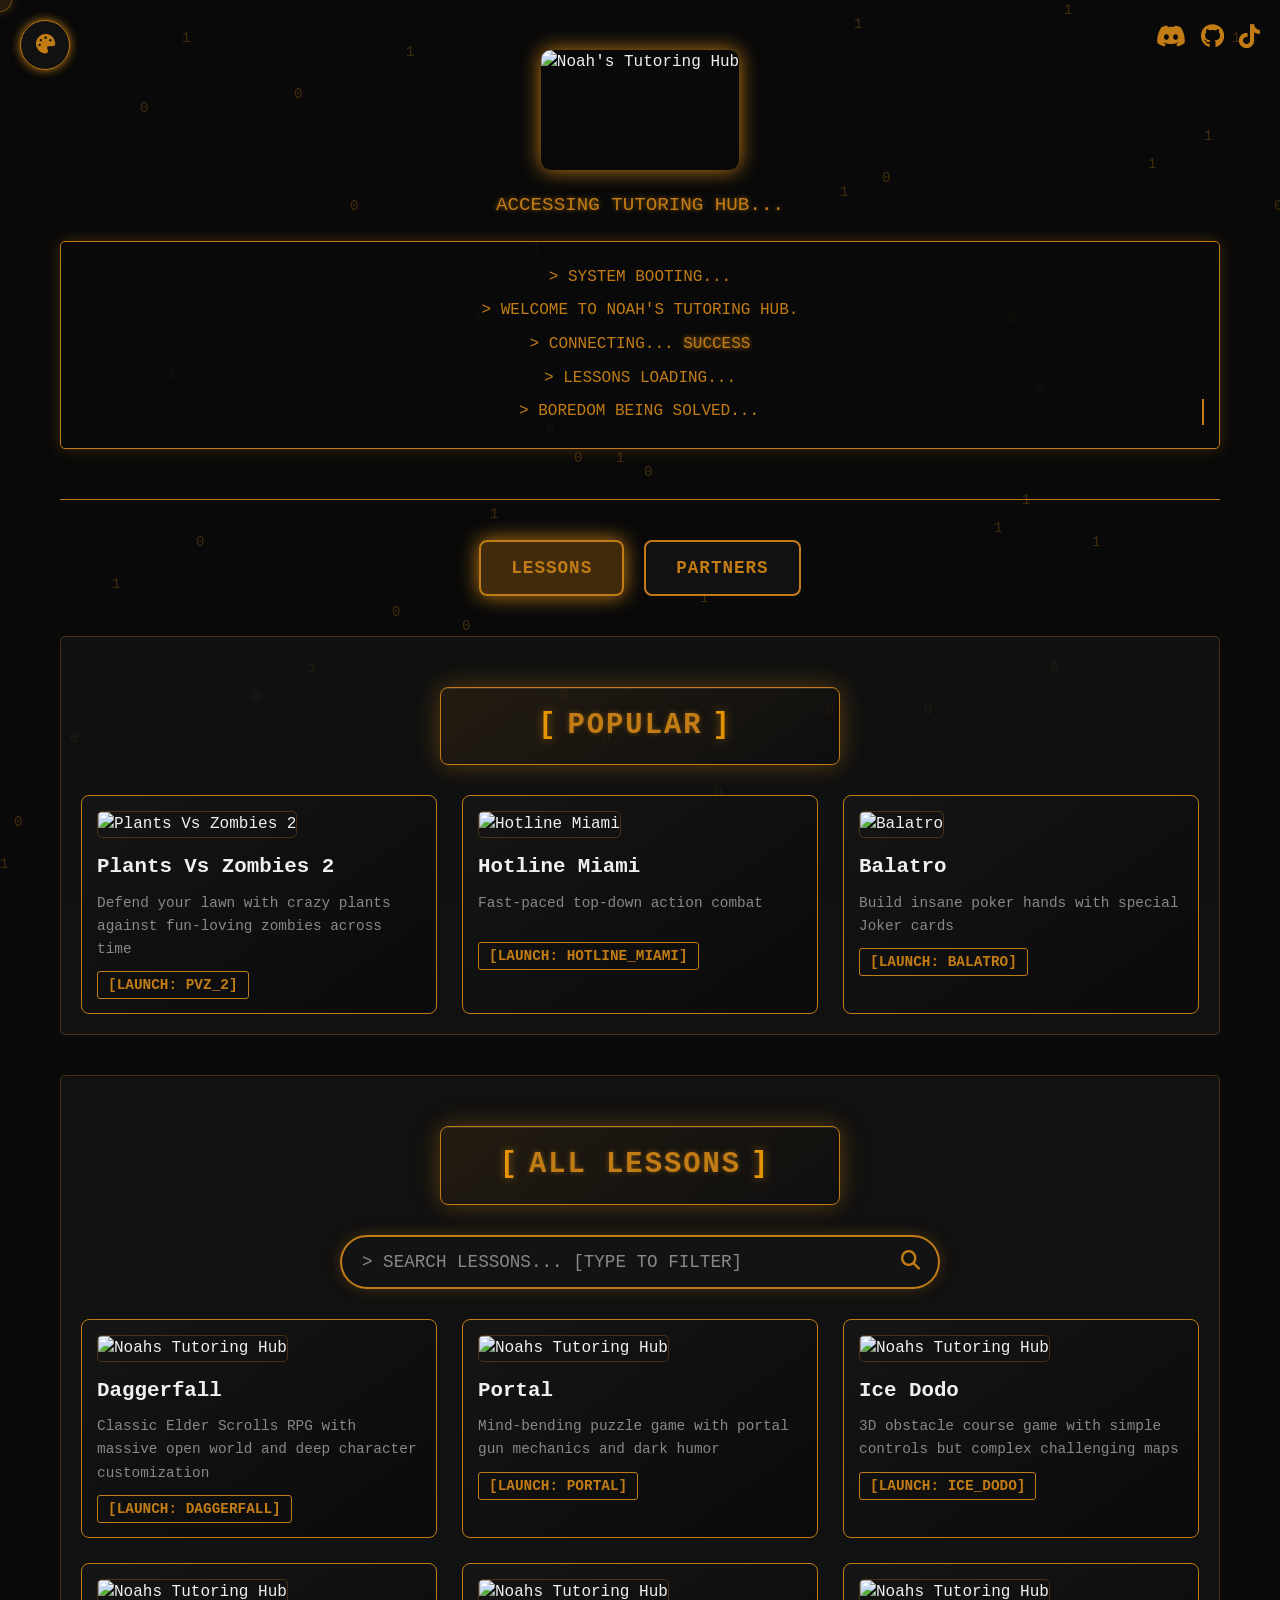
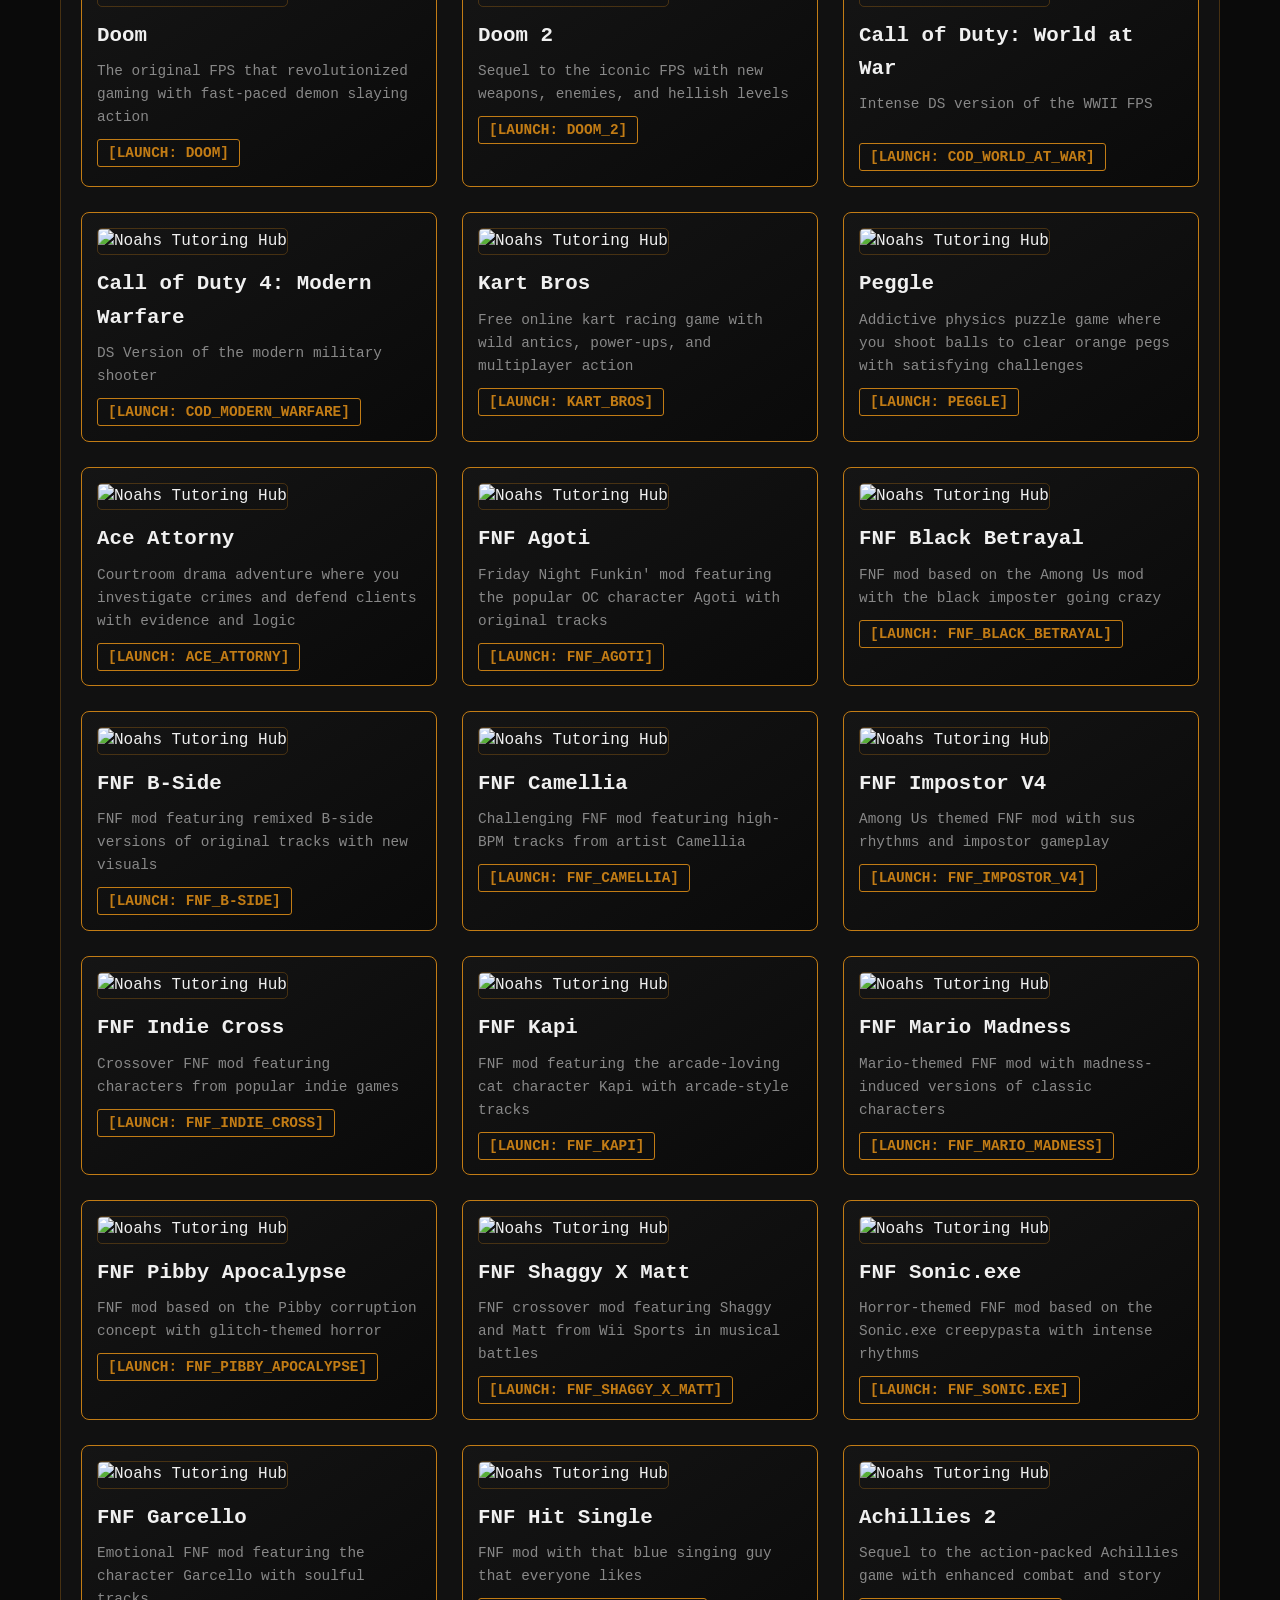
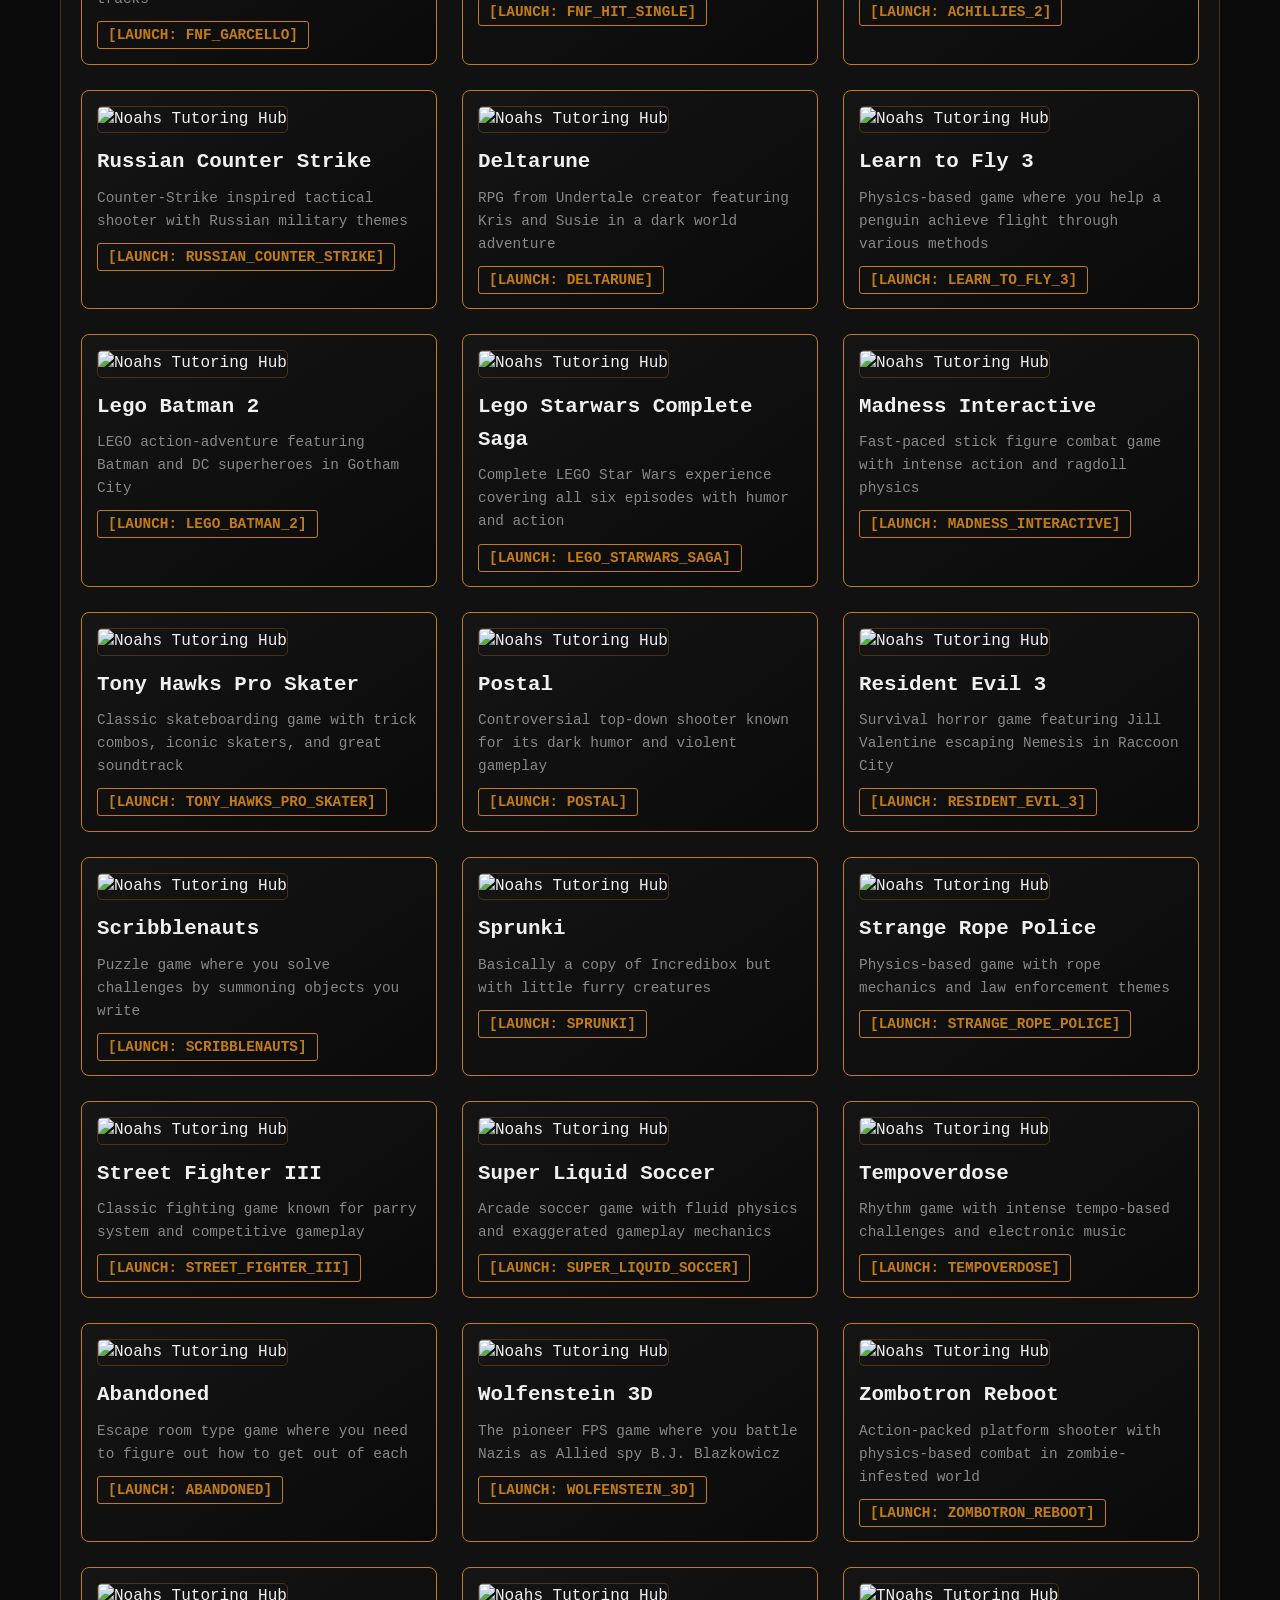
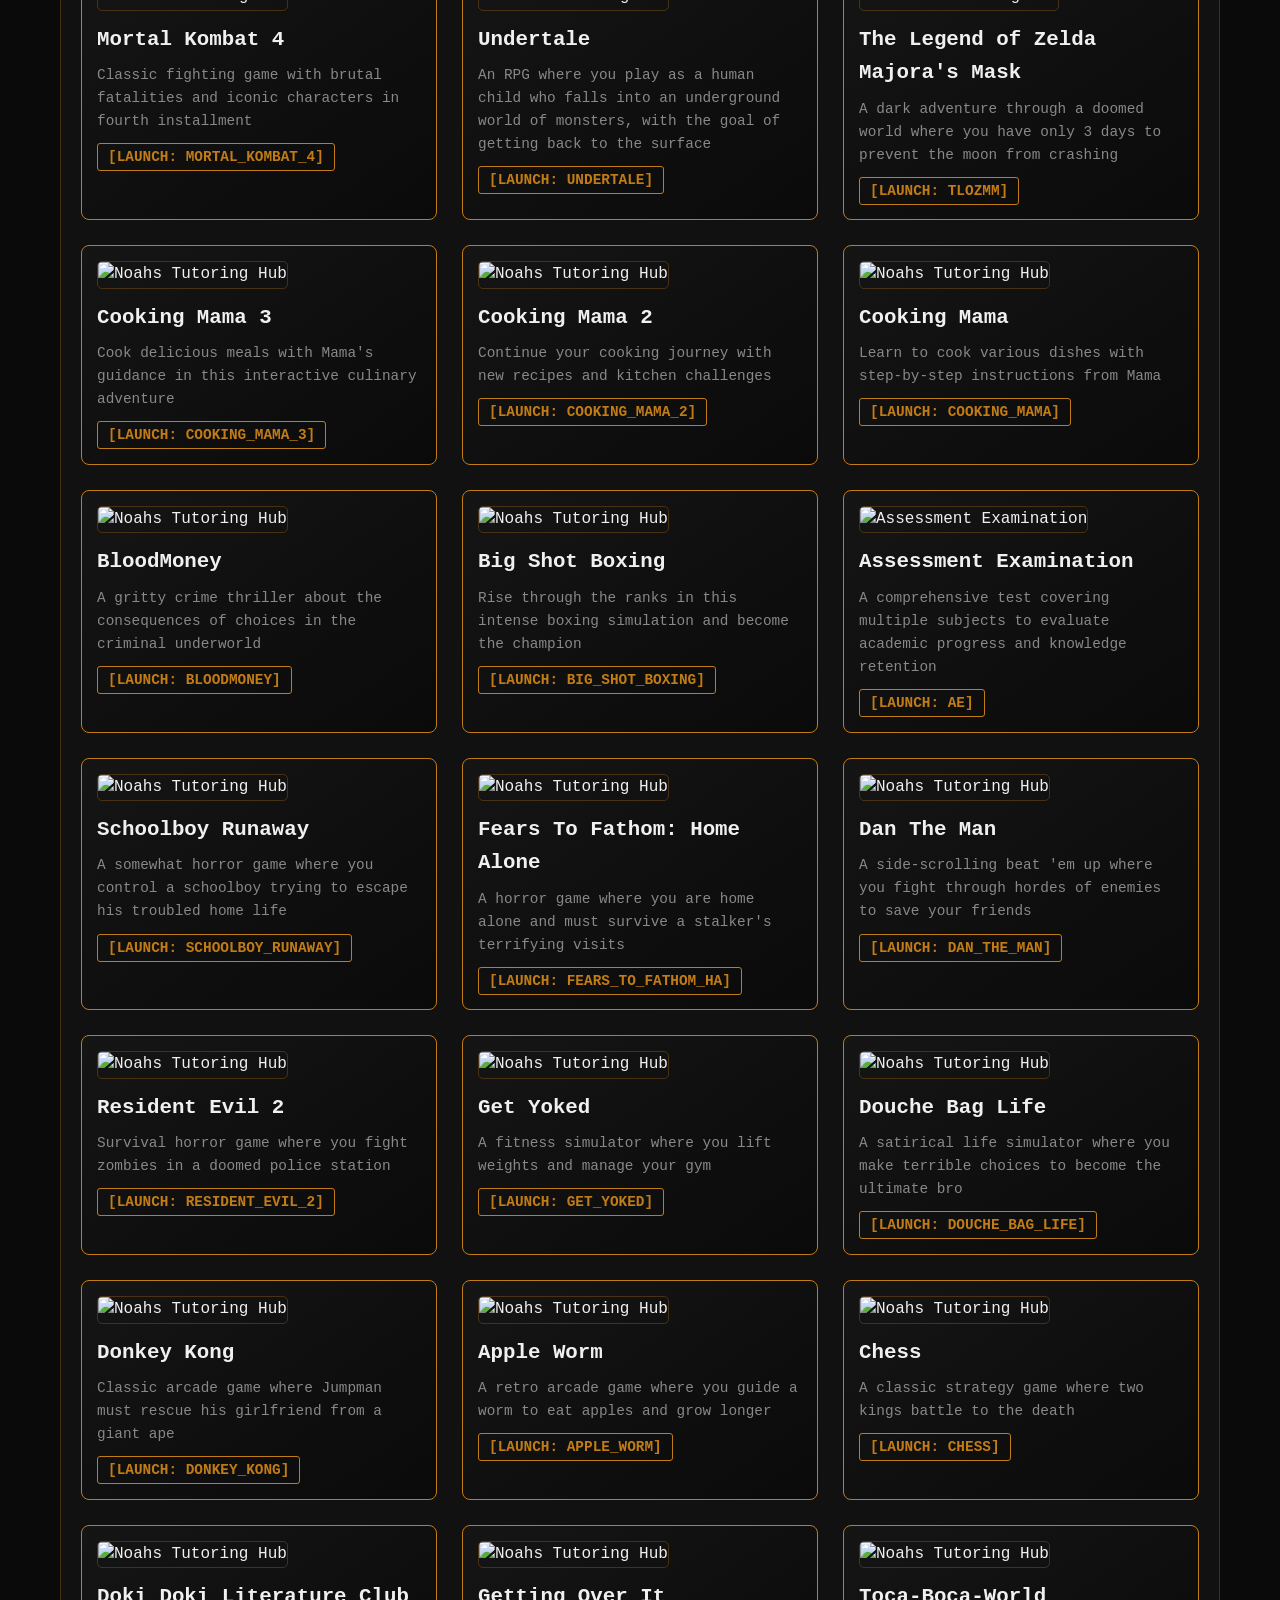
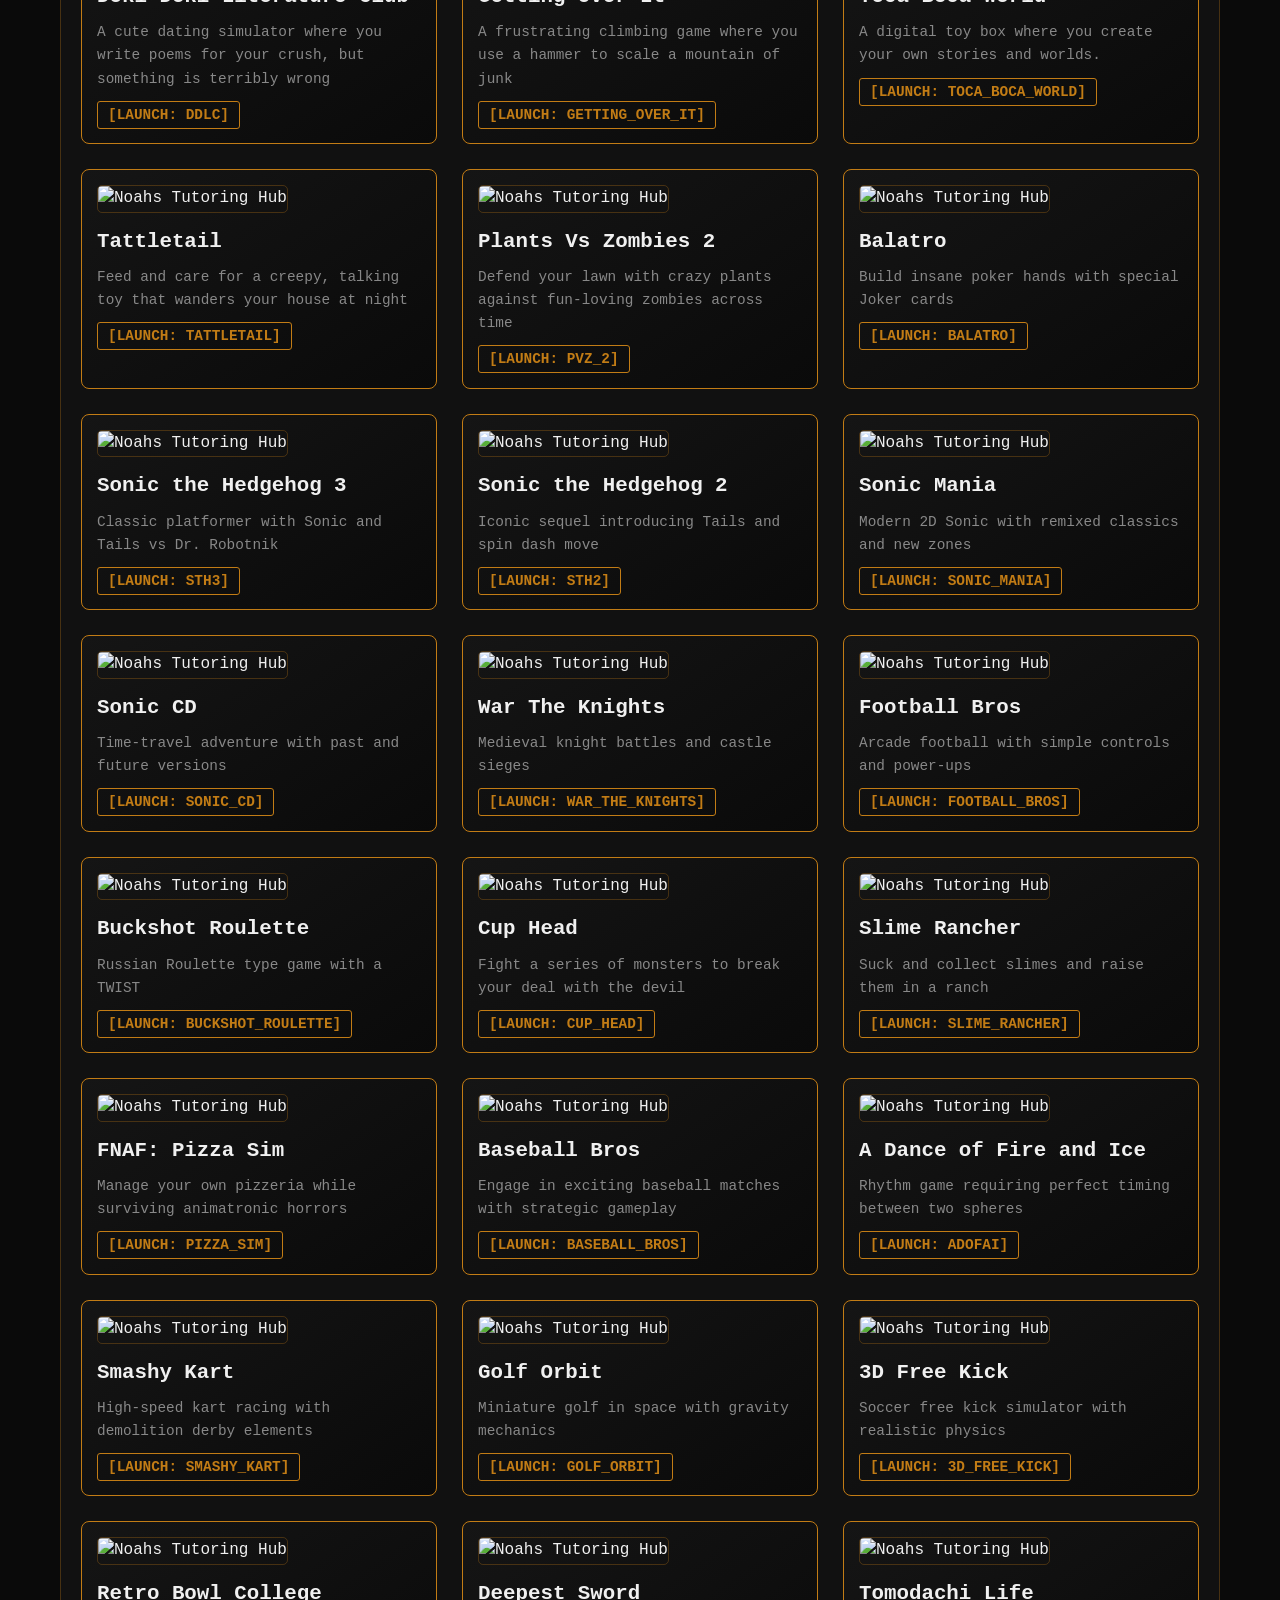
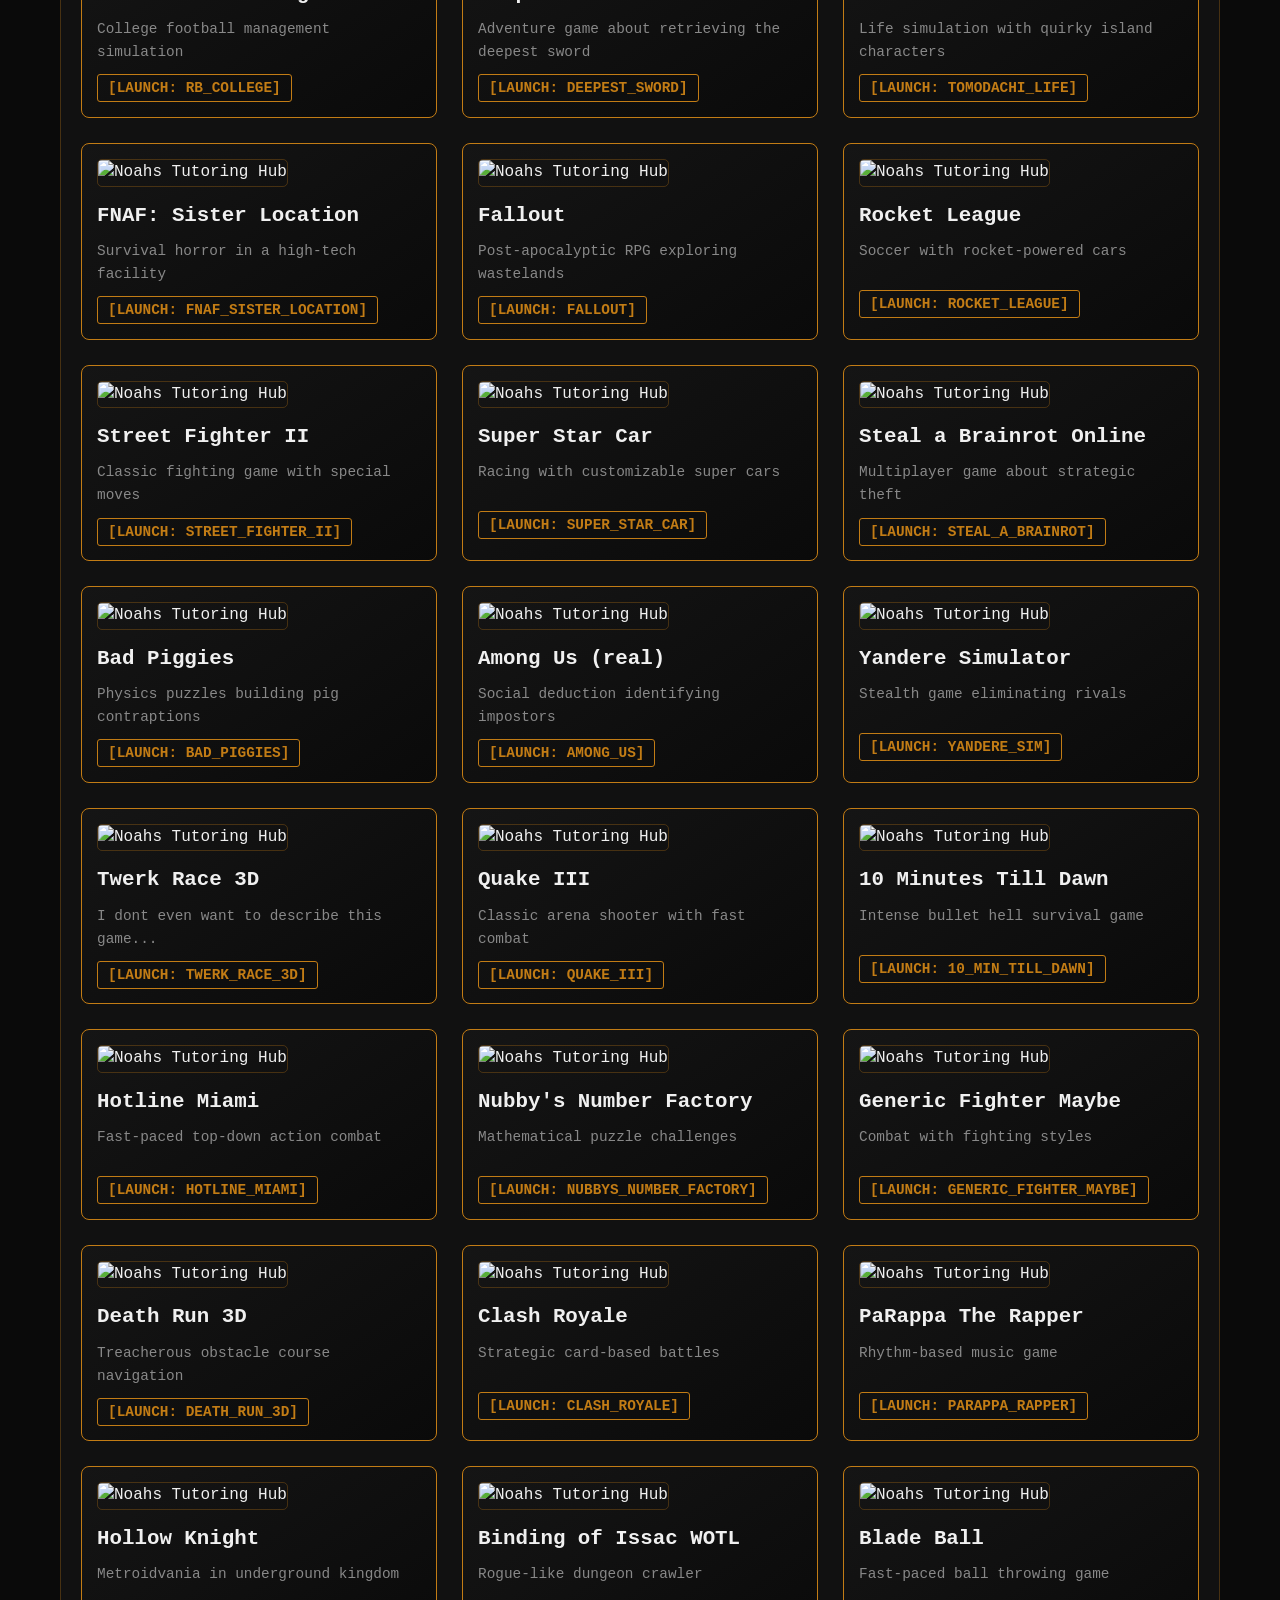
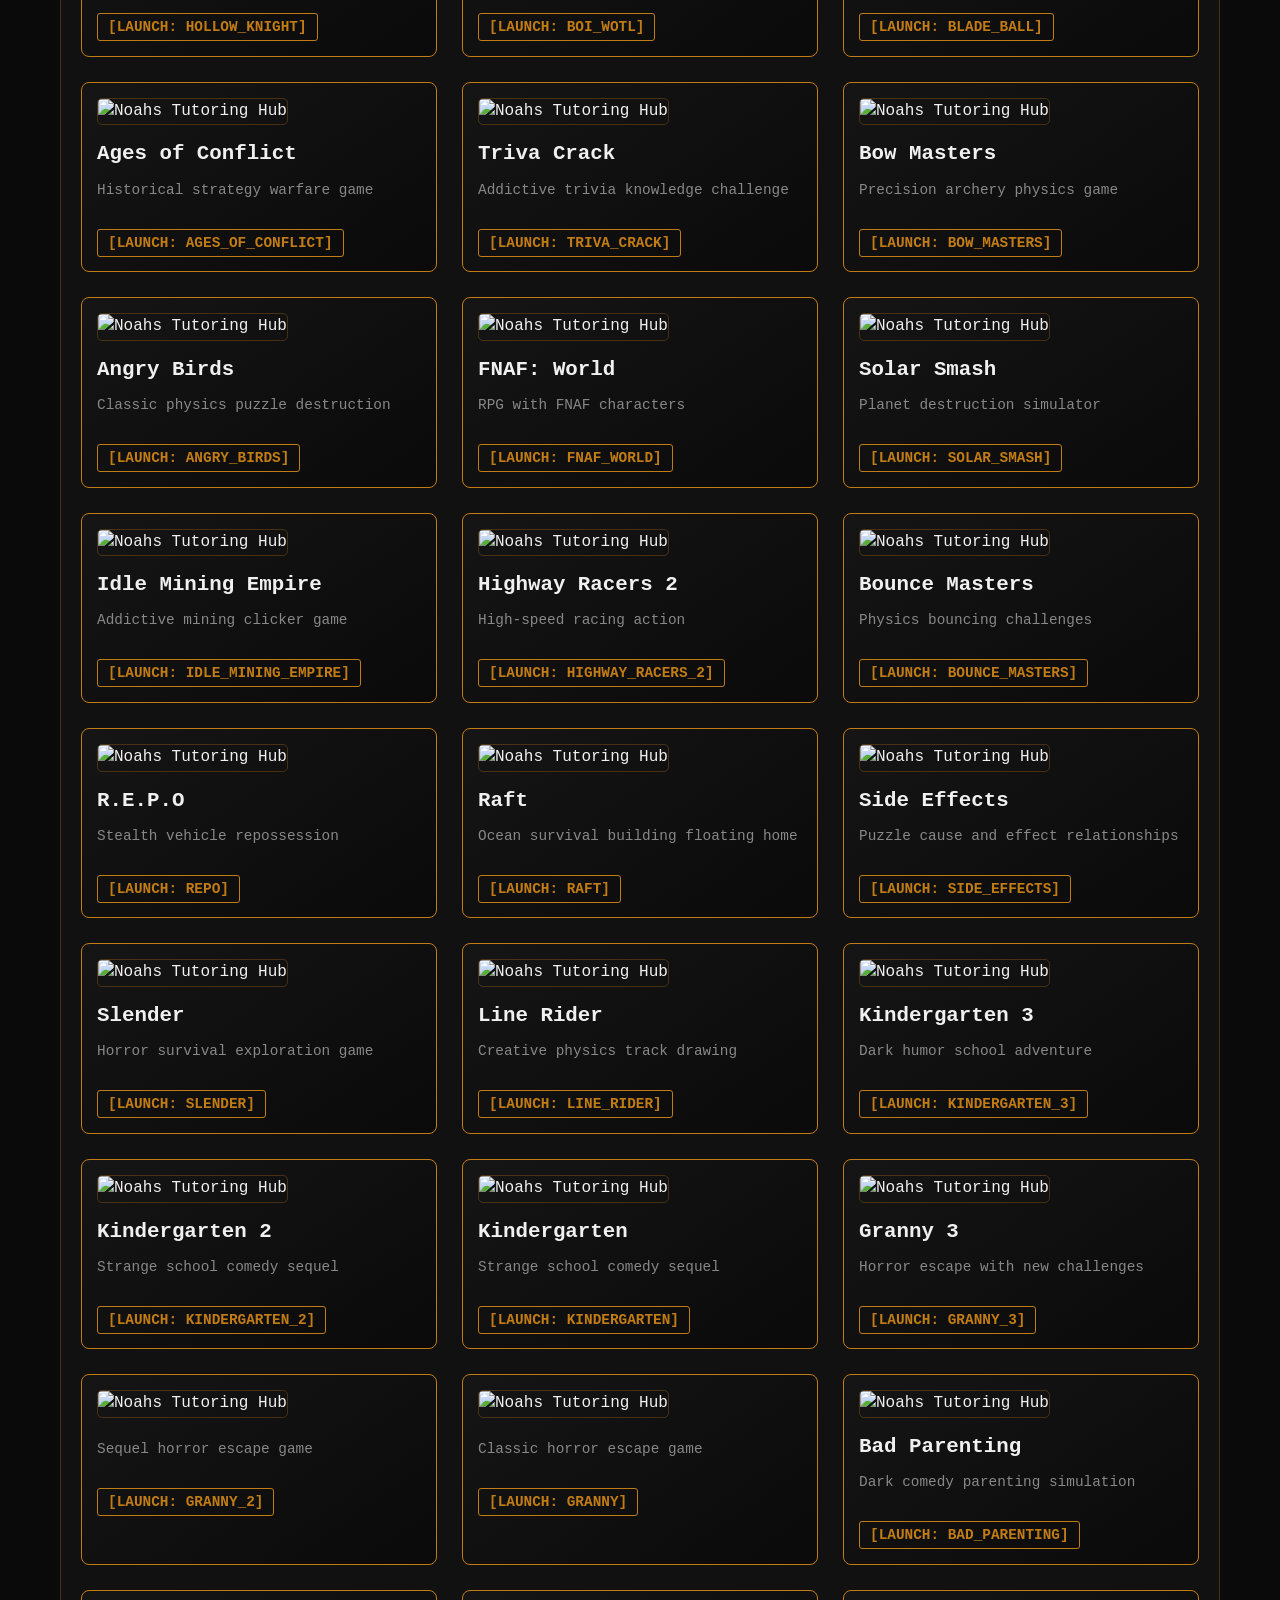
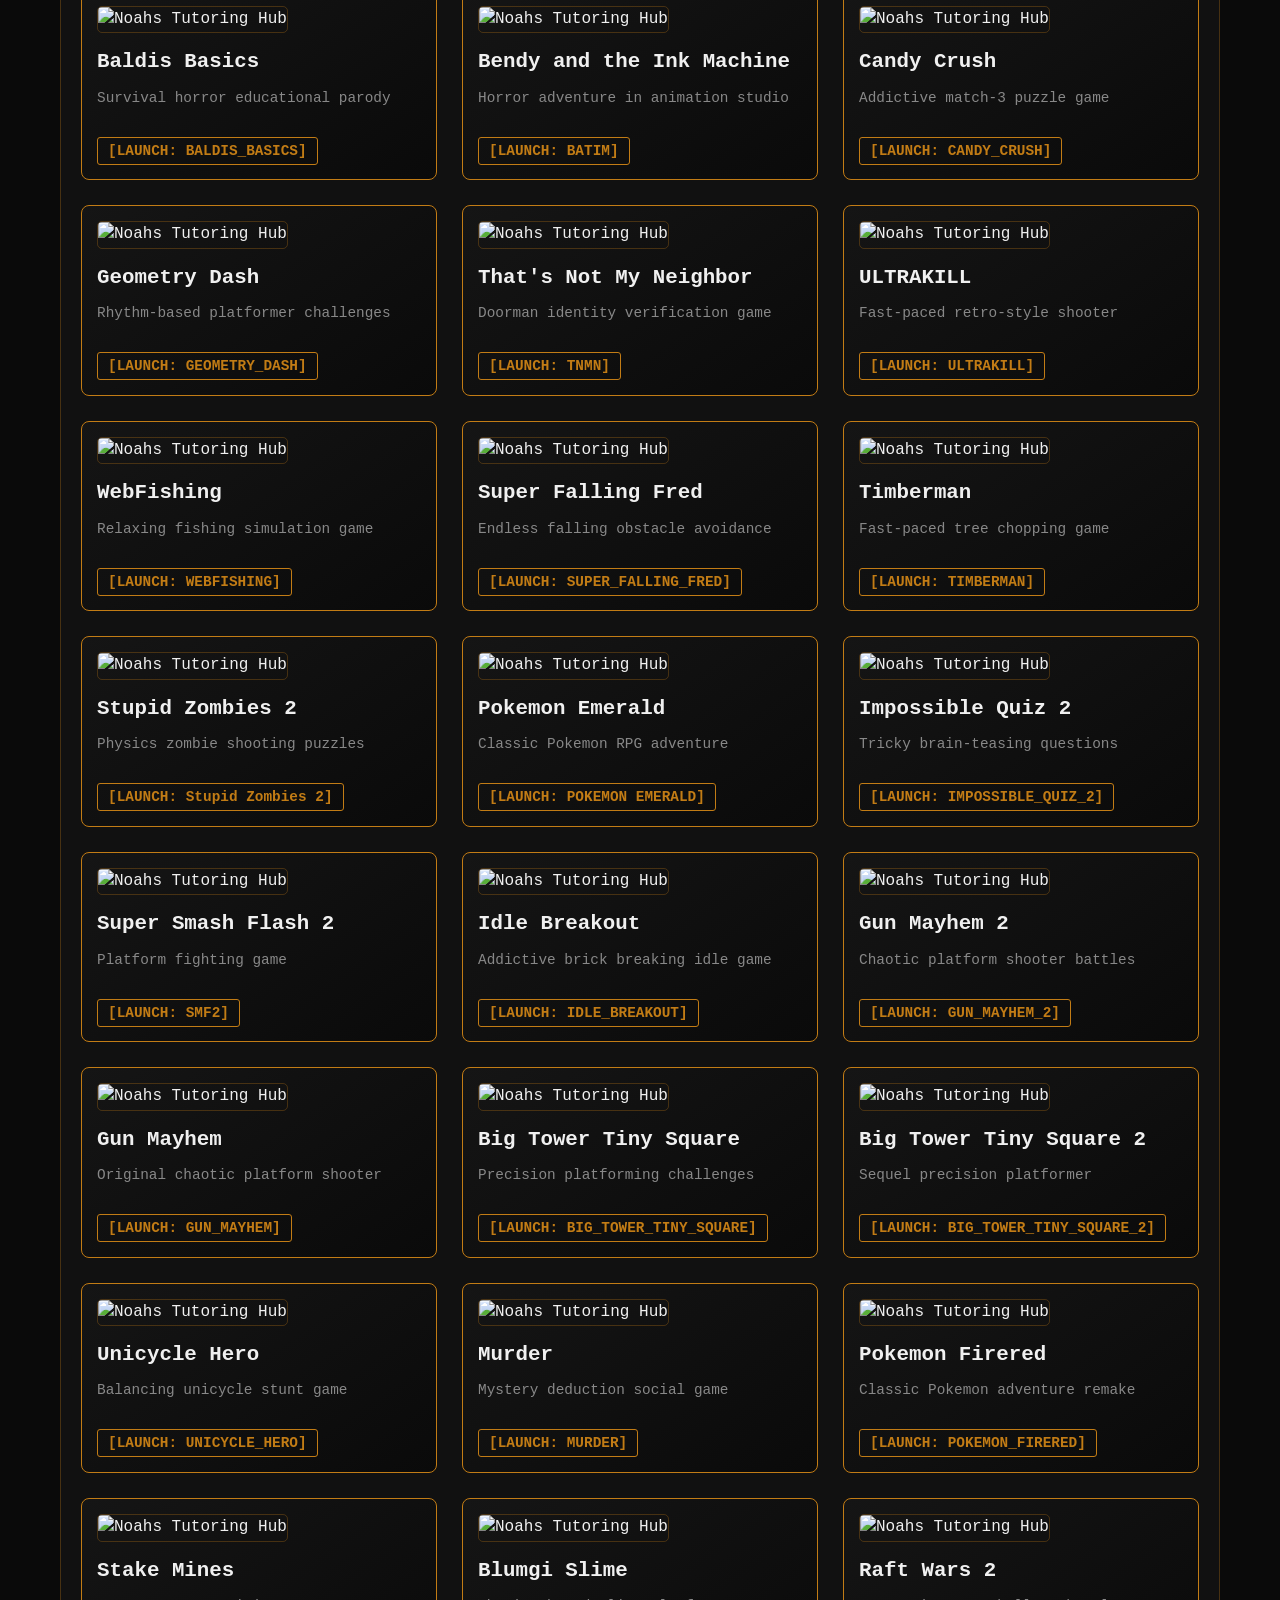
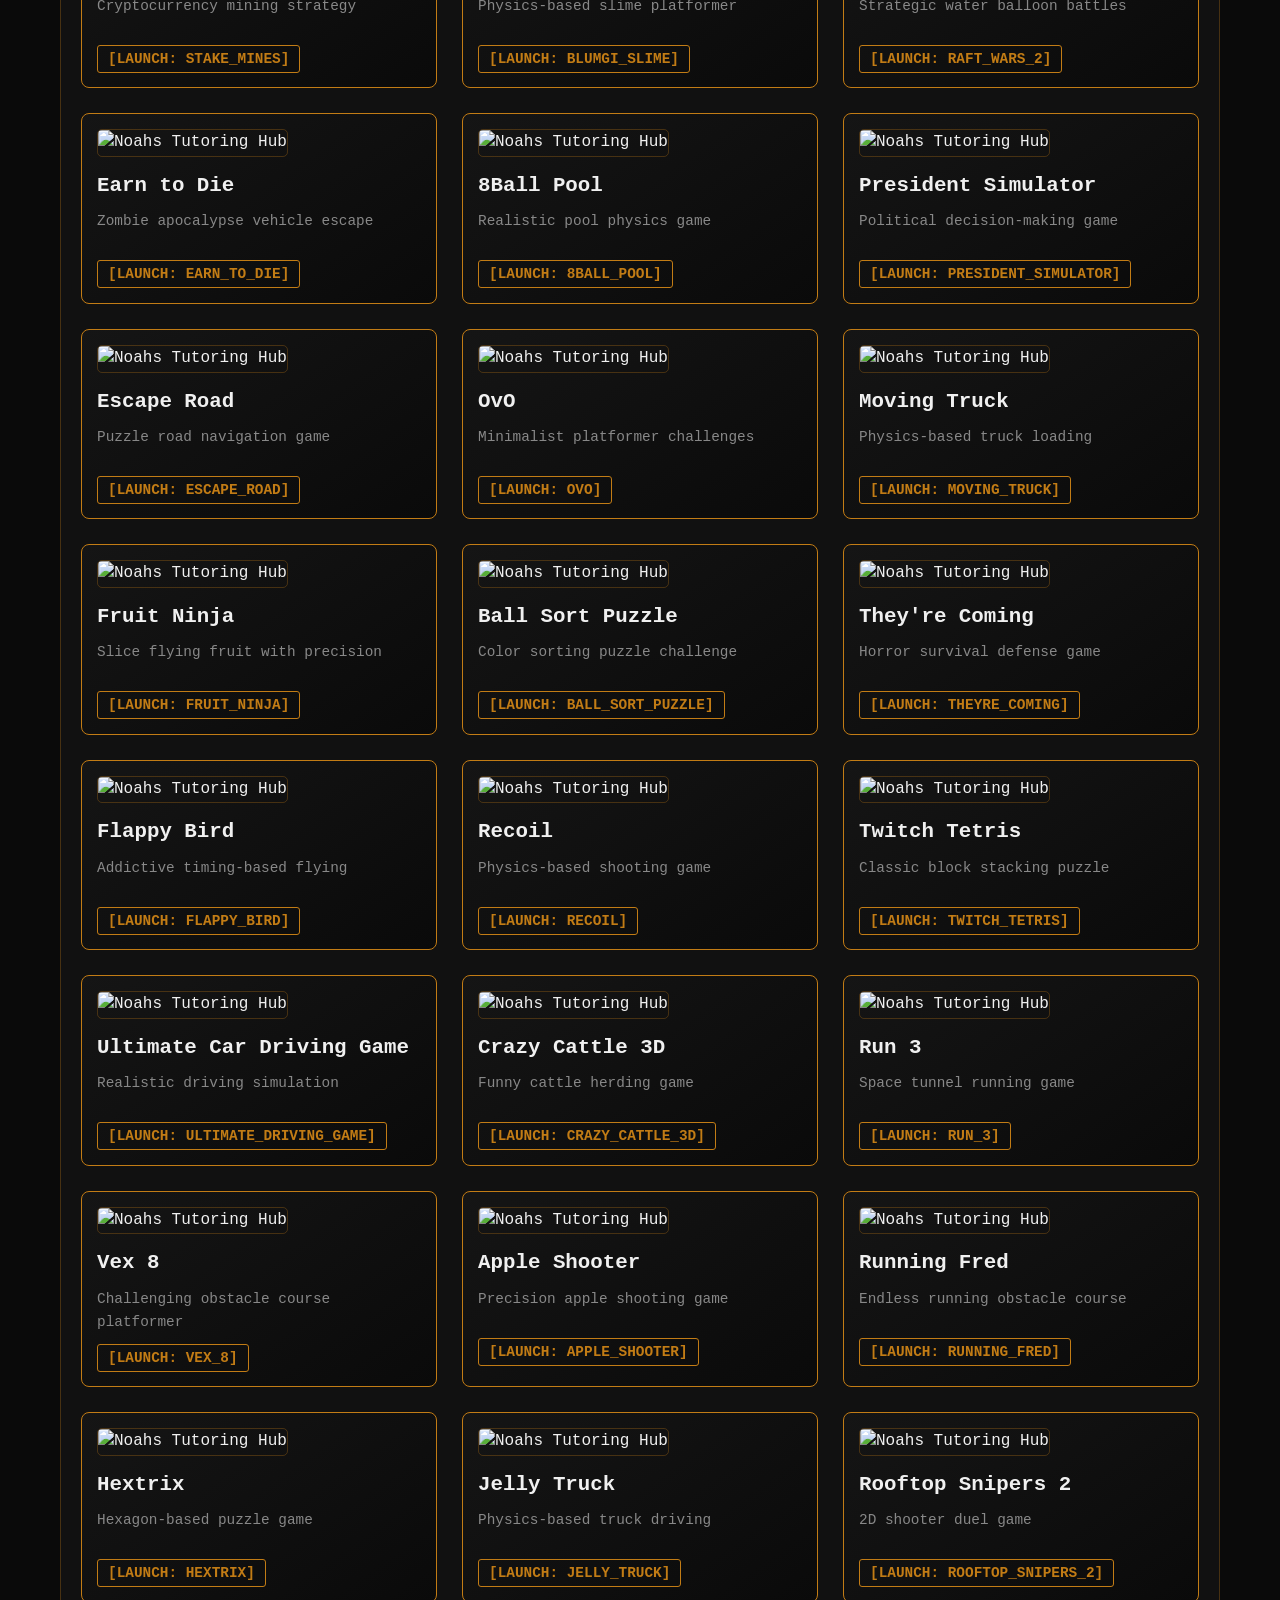
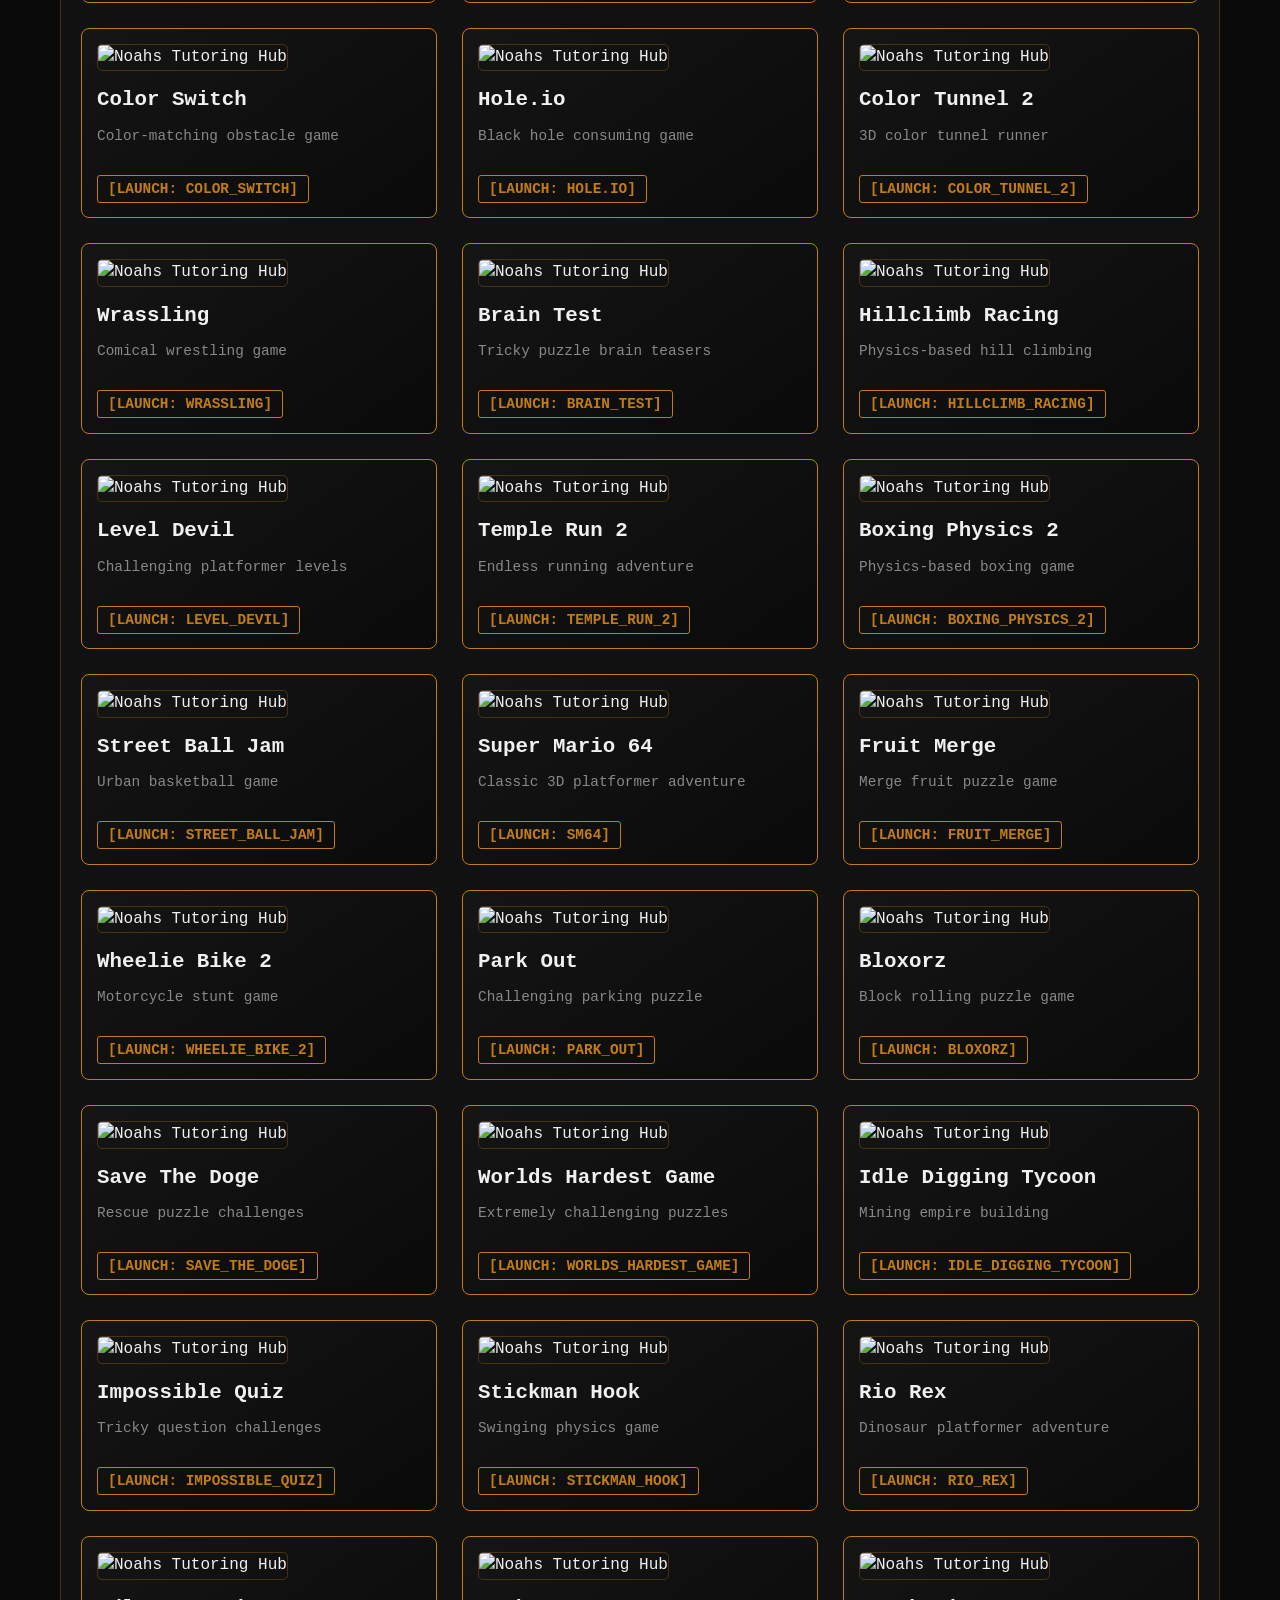
==== index.html @ d1af1c1c "Update index.html" ====
<!DOCTYPE html>
<html lang="en">
<head>
    <script async src="https://www.googletagmanager.com/gtag/js?id=G-4QPXKLD48W"></script>
    <script>
        window.dataLayer = window.dataLayer || [];
        function gtag(){dataLayer.push(arguments);}
        gtag('js', new Date());
        gtag('config', 'G-4QPXKLD48W', {page_title: document.title, page_location: window.location.href});
    </script>
    <meta charset="UTF-8">
    <meta name="viewport" content="width=device-width, initial-scale=1.0">
    <title>Canvas | College Courses</title>
    <link rel="icon" type="image/x-icon" href="favicon.ico">
    <link rel="stylesheet" href="https://cdnjs.cloudflare.com/ajax/libs/font-awesome/6.4.0/css/all.min.css">
    <style>
        *{margin:0;padding:0;box-sizing:border-box;font-family:'Courier New',monospace}
        :root{
            --primary-orange:#c27c15;--primary-orange-rgb:194,124,21;--dark-bg:#0a0a0a;
            --light-text:#f0f0f0;--gray-text:#888;--accent-orange:#e69500;
            --cursor-bg:rgba(194,124,21,0.15);--cursor-border:rgba(194,124,21,0.5);
            --cursor-hover-bg:rgba(194,124,21,0.25);--cursor-hover-border:rgba(230,149,0,0.8)
        }
        body{background-color:var(--dark-bg);color:var(--light-text);overflow-x:hidden;line-height:1.6;cursor:none!important}
        #matrix-bg{position:fixed;top:0;left:0;width:100%;height:100%;z-index:-1;opacity:.3}
        .container{max-width:1200px;margin:0 auto;padding:20px;transition:transform .5s}
        .container.slide-down{transform:translateY(100%)}
        header{text-align:center;padding:30px 0;border-bottom:1px solid var(--primary-orange);margin-bottom:40px}
        .logo-container{display:flex;justify-content:center;align-items:center;margin-bottom:20px}
        .logo{height:120px;border-radius:10px;box-shadow:0 0 20px var(--primary-orange);animation:logoPop 0.8s}
        @keyframes logoPop{0%{transform:scale(0.8);opacity:0}70%{transform:scale(1.05)}100%{transform:scale(1);opacity:1}}
        .tagline{color:var(--primary-orange);font-size:1.2rem;margin-bottom:20px;text-shadow:0 0 5px rgba(var(--primary-orange-rgb),.7)}
        .terminal-prompt{background:rgba(10,10,10,.8);border:1px solid var(--primary-orange);border-radius:5px;padding:15px;margin:20px 0;box-shadow:0 0 15px rgba(var(--primary-orange-rgb),.3)}
        .prompt-line{margin:8px 0;color:var(--primary-orange)}
        .typing{overflow:hidden;white-space:nowrap;border-right:2px solid var(--primary-orange);animation:typing 3.5s steps(40),blink .75s infinite}
        @keyframes typing{from{width:0}to{width:100%}}@keyframes blink{50%{border-color:transparent}}
        section{margin:40px 0;padding:20px;background:rgba(20,20,20,.7);border-radius:5px;border:1px solid rgba(var(--primary-orange-rgb),.3)}
        h2{color:var(--primary-orange);margin:30px auto;font-size:1.8rem;text-transform:uppercase;letter-spacing:2px;text-shadow:0 0 5px rgba(var(--primary-orange-rgb),.5);position:relative;padding:15px 30px;text-align:center;background:linear-gradient(145deg,rgba(var(--primary-orange-rgb),.1),rgba(10,10,10,.3));border:1px solid var(--primary-orange);border-radius:8px;box-shadow:0 0 25px rgba(var(--primary-orange-rgb),.4),inset 0 1px 0 rgba(255,255,255,.1);max-width:400px;transition:all .3s}
        h2:hover{box-shadow:0 0 35px rgba(var(--primary-orange-rgb),.6);transform:translateY(-2px)}
        h2::before,h2::after{content:'[';color:var(--accent-orange);text-shadow:0 0 10px rgba(var(--primary-orange-rgb),.7);margin-right:10px}
        h2::after{content:']';margin-left:10px}
        .lessons-grid{display:grid;grid-template-columns:repeat(auto-fill,minmax(280px,1fr));gap:25px;margin-top:20px}
        .lesson-card{background:linear-gradient(145deg,#151515,#0a0a0a);border:1px solid var(--primary-orange);border-radius:8px;padding:15px;transition:all .3s;position:relative;overflow:hidden;cursor:none!important}
        .lesson-card:hover{transform:translateY(-5px);box-shadow:0 8px 20px rgba(var(--primary-orange-rgb),.4);border-color:var(--accent-orange)}
        .lesson-image{width:100%;height:160px;object-fit:cover;border-radius:5px;margin-bottom:12px;border:1px solid rgba(var(--primary-orange-rgb),.3)}
        .lesson-title{font-size:1.3rem;color:var(--light-text);margin-bottom:8px}
        .lesson-desc{color:var(--gray-text);margin-bottom:12px;font-size:.9rem;min-height:40px}
        .launch-command{color:var(--primary-orange);font-size:.9rem;font-weight:bold;padding:5px 10px;border:1px solid var(--primary-orange);border-radius:3px;transition:all .3s}
        .lesson-card:hover .launch-command{background:rgba(var(--primary-orange-rgb),.1);box-shadow:0 0 10px var(--primary-orange)}
        footer{text-align:center;padding:30px 0;margin-top:40px;border-top:1px solid var(--primary-orange);color:var(--gray-text);font-size:.9rem}
        .glow{text-shadow:0 0 5px currentColor}
        .game-page{position:fixed;top:0;left:0;width:100%;height:100%;background:var(--dark-bg);z-index:1000;display:none;transform:translateY(100%);transition:transform .5s}
        .game-page.active{transform:translateY(0);display:block}.game-page.slide-down{transform:translateY(100%)}
        .game-header{display:flex;justify-content:space-between;align-items:center;padding:15px 20px;background:rgba(20,20,20,.9);border-bottom:1px solid var(--primary-orange)}
        .game-title{color:var(--primary-orange);font-size:1.5rem;text-shadow:0 0 5px rgba(var(--primary-orange-rgb),.5)}
        .game-controls{display:flex;gap:15px}
        .btn{padding:8px 15px;background:rgba(var(--primary-orange-rgb),.2);color:var(--primary-orange);border:1px solid var(--primary-orange);border-radius:3px;cursor:none!important;transition:all .3s;font-weight:bold}
        .btn:hover{background:rgba(var(--primary-orange-rgb),.3);box-shadow:0 0 10px var(--primary-orange)}
        .game-container{height:calc(100vh - 70px);display:flex;flex-direction:column}
        .game-frame{flex:1;width:100%;border:none;background:rgba(30,30,30,.7)}
        .game-frame.fullscreen{position:fixed;top:0;left:0;width:100vw;height:100vh;z-index:9999}
        .game-frame.fullscreen ~ .game-header{display:none}
        .social-icons{position:absolute;top:20px;right:20px;display:flex;gap:15px;z-index:10}
        .search-container{max-width:600px;margin:30px auto;position:relative}
        .search-box{width:100%;padding:15px 50px 15px 20px;background:rgba(20,20,20,.8);border:2px solid var(--primary-orange);border-radius:50px;color:var(--light-text);font-size:1.1rem;outline:none;transition:all .3s;box-shadow:0 0 15px rgba(var(--primary-orange-rgb),.3);cursor:none!important}
        .search-box:focus{box-shadow:0 0 25px rgba(var(--primary-orange-rgb),.6);border-color:var(--accent-orange)}
        .search-box::placeholder{color:var(--gray-text)}.search-icon{position:absolute;right:20px;top:50%;transform:translateY(-50%);color:var(--primary-orange);font-size:1.2rem}
        .no-results{text-align:center;color:var(--gray-text);font-size:1.1rem;margin:40px 0;padding:20px;background:rgba(20,20,20,.5);border-radius:8px;border:1px solid rgba(var(--primary-orange-rgb),.3)}
        .search-stats{text-align:center;color:var(--primary-orange);margin-bottom:20px;font-size:.9rem}
        .social-icons a{color:var(--primary-orange);font-size:1.5rem;transition:all .3s;cursor:none!important}
        .social-icons a:hover{color:var(--accent-orange);transform:translateY(-2px);text-shadow:0 0 10px rgba(var(--primary-orange-rgb),.7)}
        .comments-section{max-width:1200px;margin:40px auto;padding:20px;background:rgba(20,20,20,.7);border-radius:5px;border:1px solid rgba(var(--primary-orange-rgb),.3);position:relative}
        .blur-overlay{position:absolute;top:0;left:0;width:100%;height:100%;background:rgba(0,0,0,.85);backdrop-filter:blur(12px);display:flex;flex-direction:column;justify-content:center;align-items:center;z-index:10;transition:all .5s;border-radius:5px}
        .blur-overlay.hidden{opacity:0;pointer-events:none}
        .warning-content{text-align:center;max-width:500px;padding:40px 30px;background:#1a1a1a;border-radius:12px;border:2px solid var(--primary-orange);box-shadow:0 8px 32px rgba(0,0,0,.6)}
        .warning-title{color:var(--primary-orange);margin-bottom:15px;font-size:28px;font-weight:600}
        .warning-text{margin-bottom:30px;line-height:1.5;color:var(--light-text);font-size:16px}
        .acknowledge-btn{background:var(--primary-orange);color:#000;border:none;padding:14px 35px;font-size:18px;border-radius:50px;cursor:none!important;transition:all .3s;font-weight:600}
        .acknowledge-btn:hover{background:var(--accent-orange);transform:translateY(-2px);box-shadow:0 6px 15px rgba(var(--primary-orange-rgb),.5)}
        .padlet-embed{border:1px solid rgba(0,0,0,.1);border-radius:8px;box-sizing:border-box;overflow:hidden;position:relative;width:100%;height:500px;background:0 0}
        .padlet-embed iframe{width:100%;height:100%;display:block}
        .padlet-footer{display:flex;align-items:center;justify-content:end;margin:10px 0 0;height:28px}
        .nav-tabs{display:flex;justify-content:center;margin:20px 0 30px;gap:20px}
        .nav-tab{padding:12px 30px;background:rgba(20,20,20,.8);color:var(--primary-orange);border:2px solid var(--primary-orange);border-radius:8px;cursor:none!important;font-size:1.1rem;font-weight:bold;transition:all .3s;text-transform:uppercase;letter-spacing:1px}
        .nav-tab:hover{background:rgba(var(--primary-orange-rgb),.2);box-shadow:0 0 15px var(--primary-orange);transform:translateY(-2px)}
        .nav-tab.active{background:rgba(var(--primary-orange-rgb),.3);box-shadow:0 0 20px var(--primary-orange)}
        .partners-section{display:none}.partners-grid{display:grid;grid-template-columns:repeat(auto-fill,minmax(300px,1fr));gap:25px;margin-top:20px}
        .partner-card{background:linear-gradient(145deg,#151515,#0a0a0a);border:1px solid var(--primary-orange);border-radius:8px;padding:20px;transition:all .3s;position:relative;overflow:hidden;cursor:none!important}
        .partner-card:hover{transform:translateY(-5px);box-shadow:0 8px 20px var(--primary-orange);border-color:var(--accent-orange)}
        .partner-image{width:100%;height:120px;object-fit:contain;border-radius:5px;margin-bottom:15px;border:1px solid rgba(var(--primary-orange-rgb),.3);background:rgba(30,30,30,.5);padding:10px}
        .partner-title{font-size:1.4rem;color:var(--light-text);margin-bottom:10px;text-align:center}
        .partner-desc{color:var(--gray-text);margin-bottom:15px;font-size:.9rem;line-height:1.5;min-height:60px}
        .partner-buttons{display:flex;justify-content:space-between;align-items:center;gap:10px}
        .discord-btn{padding:8px 12px;background:rgba(88,101,242,.2);color:#5865F2;border:1px solid #5865F2;border-radius:3px;cursor:none!important;transition:all .3s;font-size:.9rem}
        .discord-btn:hover{background:rgba(88,101,242,.3);box-shadow:0 0 10px rgba(88,101,242,.5)}
        .visit-btn{flex:1;padding:10px 15px;background:rgba(var(--primary-orange-rgb),.2);color:var(--primary-orange);border:1px solid var(--primary-orange);border-radius:3px;cursor:none!important;transition:all .3s;font-weight:bold;text-align:center}
        .visit-btn:hover{background:rgba(var(--primary-orange-rgb),.3);box-shadow:0 0 10px var(--primary-orange)}
        .theme-toggle-container{position:absolute;top:20px;left:20px;z-index:10}
        .theme-toggle-btn{background:rgba(20,20,20,.8);color:var(--primary-orange);border:1px solid var(--primary-orange);border-radius:50%;width:50px;height:50px;cursor:none!important;transition:all .3s;font-size:1.2rem;display:flex;align-items:center;justify-content:center;box-shadow:0 0 10px var(--primary-orange)}
        .theme-toggle-btn:hover{background:rgba(var(--primary-orange-rgb),.2);box-shadow:0 0 15px var(--primary-orange);transform:scale(1.1)}
        
        .theme-rainbow{
            --primary-orange:#ff0080;--primary-orange-rgb:255,0,128;--dark-bg:#0a0a0a;--light-text:#f0f0f0;
            --gray-text:#aaa;--accent-orange:#ff00ff;--cursor-bg:rgba(255,0,128,0.15);
            --cursor-border:rgba(255,0,128,0.5);--cursor-hover-bg:rgba(255,0,128,0.25);
            --cursor-hover-border:rgba(255,0,255,0.8)
        }
        .theme-rainbow .logo{filter:hue-rotate(300deg) saturate(2) brightness(1.2);box-shadow:0 0 20px #ff0080!important}
        
        .theme-cyber-green{
            --primary-orange:#00ff00;--primary-orange-rgb:0,255,0;--dark-bg:#000;--light-text:#00ff00;
            --gray-text:#008800;--accent-orange:#00cc00;--cursor-bg:rgba(0,255,0,0.15);
            --cursor-border:rgba(0,255,0,0.5);--cursor-hover-bg:rgba(0,255,0,0.25);
            --cursor-hover-border:rgba(0,204,0,0.8)
        }
        .theme-cyber-green .logo{filter:hue-rotate(100deg) saturate(3) brightness(1.1);box-shadow:0 0 20px #ff6600!important}
        
        .theme-ice-blue{
            --primary-orange:#00ccff;--primary-orange-rgb:0,204,255;--dark-bg:#001122;--light-text:#e0f7ff;
            --gray-text:#88aacc;--accent-orange:#0088cc;--cursor-bg:rgba(0,204,255,0.15);
            --cursor-border:rgba(0,204,255,0.5);--cursor-hover-bg:rgba(0,204,255,0.25);
            --cursor-hover-border:rgba(0,136,204,0.8)
        }
        .theme-ice-blue .logo{filter:hue-rotate(190deg) saturate(2) brightness(1.1);box-shadow:0 0 20px #ff3300!important}
        
        .theme-solarized{
            --primary-orange:#2aa198;--primary-orange-rgb:42,161,152;--dark-bg:#002b36;--light-text:#839496;
            --gray-text:#586e75;--accent-orange:#268bd2;--cursor-bg:rgba(42,161,152,0.15);
            --cursor-border:rgba(42,161,152,0.5);--cursor-hover-bg:rgba(42,161,152,0.25);
            --cursor-hover-border:rgba(38,139,210,0.8)
        }
        .theme-solarized .logo{filter:hue-rotate(170deg) saturate(1.8) brightness(1.1);box-shadow:0 0 20px #ff6a00!important}
        
        .theme-purple-haze{
            --primary-orange:#9b59b6;--primary-orange-rgb:155,89,182;--dark-bg:#1a1a2e;--light-text:#e2e2e2;
            --gray-text:#8884d8;--accent-orange:#6c3483;--cursor-bg:rgba(155,89,182,0.15);
            --cursor-border:rgba(155,89,182,0.5);--cursor-hover-bg:rgba(155,89,182,0.25);
            --cursor-hover-border:rgba(108,52,131,0.8)
        }
        .theme-purple-haze .logo{filter:hue-rotate(280deg) saturate(1.8) brightness(1.1);box-shadow:0 0 20px #b6596a!important}
        
        @media (max-width:768px){
            .lessons-grid,.partners-grid{grid-template-columns:1fr}
            .logo{height:80px}.game-controls{flex-direction:column;gap:10px}
            .social-icons{top:10px;right:10px}.nav-tabs{flex-direction:column;gap:10px}
            .nav-tab{padding:10px 20px}.padlet-embed{height:400px}
        }
        
        #custom-cursor{
            position:fixed;width:24px;height:24px;pointer-events:none;z-index:999999;
            border-radius:50%;transform:translate(-50%,-50%);transition:transform .12s,width .15s,height .15s;
            background:var(--cursor-bg);border:1px solid var(--cursor-border);
            box-shadow:0 0 12px rgba(var(--primary-orange-rgb),.3),inset 0 0 12px rgba(255,255,255,.03)
        }
        #custom-cursor.click{transform:translate(-50%,-50%) scale(0.85);border-color:var(--cursor-hover-border)}
        .lesson-card:hover ~ #custom-cursor,#custom-cursor.hover{
            width:28px;height:28px;background:var(--cursor-hover-bg);border-color:var(--cursor-hover-border)
        }
        @media (hover:none) and (pointer:coarse){
            #custom-cursor{display:none!important}
            body,body *{cursor:auto!important}
        }
        
        a,button,input,textarea,select,[onclick],[role="button"],.btn,.nav-tab,.lesson-card,.partner-card,.discord-btn,.visit-btn,.acknowledge-btn,.theme-toggle-btn{
            cursor:none!important
        }
    </style>
</head>
<body>
    <div id="custom-cursor"></div>
    <canvas id="matrix-bg"></canvas>
    <div class="container" id="main-container">
        <header>
            <div class="social-icons">
                <a href="https://discord.gg/pCGQ8vrKza" target="_blank"><i class="fab fa-discord"></i></a>
                <a href="https://github.com/NoahsAmazingTutoringHelp" target="_blank"><i class="fab fa-github"></i></a>
                <a href="https://www.tiktok.com/@noahstutoringhub" target="_blank"><i class="fab fa-tiktok"></i></a>
            </div>
            <div class="logo-container">
                <img src="https://cdn.jsdelivr.net/gh/NoahsAmazingTutoringHelp/Noahs-Calculus-Tutor/images/logo.png" alt="Noah's Tutoring Hub" class="logo">
            </div>
            <div class="theme-toggle-container">
                <button id="themeToggle" class="theme-toggle-btn" title="Cycle Themes"><i class="fas fa-palette"></i></button>
            </div>
            <p class="tagline">ACCESSING TUTORING HUB...</p>
            <div class="terminal-prompt">
                <p class="prompt-line">> SYSTEM BOOTING...</p>
                <p class="prompt-line">> WELCOME TO NOAH'S TUTORING HUB.</p>
                <p class="prompt-line">> CONNECTING... <span class="glow" style="color: var(--primary-orange);">SUCCESS</span></p>
                <p class="prompt-line">> LESSONS LOADING...</p>
                <p class="prompt-line typing">> BOREDOM BEING SOLVED...</p>
            </div>
        </header>
        <div class="nav-tabs">
            <div class="nav-tab active" id="lessonsTab" onclick="switchTab('lessons')">LESSONS</div>
            <div class="nav-tab" id="partnersTab" onclick="switchTab('partners')">PARTNERS</div>
        </div>
        <section id="lessons-section">
            <h2>POPULAR</h2>
            <div class="lessons-grid">
                <div class="lesson-card" onclick="openLesson('Plants Vs Zombies 2', 'https://raw.githack.com/NoahsAmazingTutoringHelp/Noahs-Calculus-Tutor/master/games/92.html')">
                    <img src="https://cdn.jsdelivr.net/gh/NoahsAmazingTutoringHelp/Noahs-Calculus-Tutor/images/197.jpg" alt="Plants Vs Zombies 2" class="lesson-image">
                    <h3 class="lesson-title">Plants Vs Zombies 2</h3>
                    <p class="lesson-desc">Defend your lawn with crazy plants against fun-loving zombies across time</p>
                    <span class="launch-command">[LAUNCH: PVZ_2]</span>
                </div>
                <div class="lesson-card" onclick="openLesson('Hotline Miami', 'https://raw.githack.com/NoahsAmazingTutoringHelp/Noahs-Calculus-Tutor/master/games/16.html')">
                    <img src="https://cdn.jsdelivr.net/gh/NoahsAmazingTutoringHelp/Noahs-Calculus-Tutor/images/22.jpg" alt="Hotline Miami" class="lesson-image">
                    <h3 class="lesson-title">Hotline Miami</h3>
                    <p class="lesson-desc">Fast-paced top-down action combat</p>
                    <span class="launch-command">[LAUNCH: HOTLINE_MIAMI]</span>
                </div>
                <div class="lesson-card" onclick="openLesson('Balatro', 'https://thirstygithub.github.io/cool-math/')">
                    <img src="https://cdn.jsdelivr.net/gh/NoahsAmazingTutoringHelp/Noahs-Calculus-Tutor/images/195.jpg" alt="Balatro" class="lesson-image">
                    <h3 class="lesson-title">Balatro</h3>
                    <p class="lesson-desc">Build insane poker hands with special Joker cards</p>
                    <span class="launch-command">[LAUNCH: BALATRO]</span>
                </div>
            </div>
        </section>
        <section id="all-lessons">
            <h2>ALL LESSONS</h2>
            <div class="search-container">
                <input type="text" id="searchInput" class="search-box" placeholder="> SEARCH LESSONS... [TYPE TO FILTER]">
                <div class="search-icon"><i class="fas fa-search"></i></div>
            </div>
            <div id="searchStats" class="search-stats"></div>
            <div class="lessons-grid" id="allLessonsGrid">
                 <div class="lesson-card" onclick="openLesson('Daggerfall', 'https://raw.githack.com/NoahsAmazingTutoringHelp/Noahs-Calculus-Tutor/master/games/136.html')">
                    <img src="https://cdn.jsdelivr.net/gh/NoahsAmazingTutoringHelp/Noahs-Calculus-Tutor/images/252.jpg" alt="Noahs Tutoring Hub" class="lesson-image">
                    <h3 class="lesson-title">Daggerfall</h3>
                    <p class="lesson-desc">Classic Elder Scrolls RPG with massive open world and deep character customization</p>
                    <span class="launch-command">[LAUNCH: DAGGERFALL]</span>
                </div>

                <div class="lesson-card" onclick="openLesson('Portal', 'https://raw.githack.com/NoahsAmazingTutoringHelp/Noahs-Calculus-Tutor/master/games/135.html')">
                    <img src="https://cdn.jsdelivr.net/gh/NoahsAmazingTutoringHelp/Noahs-Calculus-Tutor/images/253.jpg" alt="Noahs Tutoring Hub" class="lesson-image">
                    <h3 class="lesson-title">Portal</h3>
                    <p class="lesson-desc">Mind-bending puzzle game with portal gun mechanics and dark humor</p>
                    <span class="launch-command">[LAUNCH: PORTAL]</span>
                </div>

                <div class="lesson-card" onclick="openLesson('Ice Dodo', 'https://raw.githack.com/NoahsAmazingTutoringHelp/Noahs-Calculus-Tutor/master/games/134.html')">
                    <img src="https://cdn.jsdelivr.net/gh/NoahsAmazingTutoringHelp/Noahs-Calculus-Tutor/images/254.jpg" alt="Noahs Tutoring Hub" class="lesson-image">
                    <h3 class="lesson-title">Ice Dodo</h3>
                    <p class="lesson-desc">3D obstacle course game with simple controls but complex challenging maps</p>
                    <span class="launch-command">[LAUNCH: ICE_DODO]</span>
                </div>

                <div class="lesson-card" onclick="openLesson('Doom', 'https://raw.githack.com/NoahsAmazingTutoringHelp/Noahs-Calculus-Tutor/master/games/133.html')">
                    <img src="https://cdn.jsdelivr.net/gh/NoahsAmazingTutoringHelp/Noahs-Calculus-Tutor/images/255.jpg" alt="Noahs Tutoring Hub" class="lesson-image">
                    <h3 class="lesson-title">Doom</h3>
                    <p class="lesson-desc">The original FPS that revolutionized gaming with fast-paced demon slaying action</p>
                    <span class="launch-command">[LAUNCH: DOOM]</span>
                </div>

                <div class="lesson-card" onclick="openLesson('Doom 2', 'https://raw.githack.com/NoahsAmazingTutoringHelp/Noahs-Calculus-Tutor/master/games/257.html')">
                    <img src="https://cdn.jsdelivr.net/gh/NoahsAmazingTutoringHelp/Noahs-Calculus-Tutor/images/257.jpg" alt="Noahs Tutoring Hub" class="lesson-image">
                    <h3 class="lesson-title">Doom 2</h3>
                    <p class="lesson-desc">Sequel to the iconic FPS with new weapons, enemies, and hellish levels</p>
                    <span class="launch-command">[LAUNCH: DOOM_2]</span>
                </div>

                <div class="lesson-card" onclick="openLesson('Call of Duty: World at War', 'https://raw.githack.com/NoahsAmazingTutoringHelp/Noahs-Calculus-Tutor/master/games/130.html')">
                    <img src="https://cdn.jsdelivr.net/gh/NoahsAmazingTutoringHelp/Noahs-Calculus-Tutor/images/258.jpg" alt="Noahs Tutoring Hub" class="lesson-image">
                    <h3 class="lesson-title">Call of Duty: World at War</h3>
                    <p class="lesson-desc">Intense DS version of the WWII FPS</p>
                    <span class="launch-command">[LAUNCH: COD_WORLD_AT_WAR]</span>
                </div>

                <div class="lesson-card" onclick="openLesson('Call of Duty 4: Modern Warfare', 'https://raw.githack.com/NoahsAmazingTutoringHelp/Noahs-Calculus-Tutor/master/games/129.html')">
                    <img src="https://cdn.jsdelivr.net/gh/NoahsAmazingTutoringHelp/Noahs-Calculus-Tutor/images/259.jpg" alt="Noahs Tutoring Hub" class="lesson-image">
                    <h3 class="lesson-title">Call of Duty 4: Modern Warfare</h3>
                    <p class="lesson-desc">DS Version of the modern military shooter </p>
                    <span class="launch-command">[LAUNCH: COD_MODERN_WARFARE]</span>
                </div>

                <div class="lesson-card" onclick="openLesson('Kart Bros', 'https://raw.githack.com/NoahsAmazingTutoringHelp/Noahs-Calculus-Tutor/master/games/128.html')">
                    <img src="https://cdn.jsdelivr.net/gh/NoahsAmazingTutoringHelp/Noahs-Calculus-Tutor/images/260.jpg" alt="Noahs Tutoring Hub" class="lesson-image">
                    <h3 class="lesson-title">Kart Bros</h3>
                    <p class="lesson-desc">Free online kart racing game with wild antics, power-ups, and multiplayer action</p>
                    <span class="launch-command">[LAUNCH: KART_BROS]</span>
                </div>

                <div class="lesson-card" onclick="openLesson('Noahs Tutoring Hub', 'https://raw.githack.com/NoahsAmazingTutoringHelp/Noahs-Calculus-Tutor/master/games/127.html')">
                    <img src="https://cdn.jsdelivr.net/gh/NoahsAmazingTutoringHelp/Noahs-Calculus-Tutor/images/251.jpg" alt="Noahs Tutoring Hub" class="lesson-image">
                    <h3 class="lesson-title">Peggle</h3>
                    <p class="lesson-desc">Addictive physics puzzle game where you shoot balls to clear orange pegs with satisfying challenges</p>
                    <span class="launch-command">[LAUNCH: PEGGLE]</span>
                </div>

                <div class="lesson-card" onclick="openLesson('Noahs Tutoring Hub', 'https://raw.githack.com/NoahsAmazingTutoringHelp/Noahs-Calculus-Tutor/master/games/126.html')">
                    <img src="https://cdn.jsdelivr.net/gh/NoahsAmazingTutoringHelp/Noahs-Calculus-Tutor/images/250.jpg" alt="Noahs Tutoring Hub" class="lesson-image">
                    <h3 class="lesson-title">Ace Attorny</h3>
                    <p class="lesson-desc">Courtroom drama adventure where you investigate crimes and defend clients with evidence and logic</p>
                    <span class="launch-command">[LAUNCH: ACE_ATTORNY]</span>
                </div>

                <div class="lesson-card" onclick="openLesson('Noahs Tutoring Hub', 'https://raw.githack.com/NoahsAmazingTutoringHelp/Noahs-Calculus-Tutor/master/games/125.html')">
                    <img src="https://cdn.jsdelivr.net/gh/NoahsAmazingTutoringHelp/Noahs-Calculus-Tutor/images/249.jpg" alt="Noahs Tutoring Hub" class="lesson-image">
                    <h3 class="lesson-title">FNF Agoti</h3>
                    <p class="lesson-desc">Friday Night Funkin' mod featuring the popular OC character Agoti with original tracks</p>
                    <span class="launch-command">[LAUNCH: FNF_AGOTI]</span>
                </div>

                <div class="lesson-card" onclick="openLesson('Noahs Tutoring Hub', 'https://raw.githack.com/NoahsAmazingTutoringHelp/Noahs-Calculus-Tutor/master/games/124.html')">
                    <img src="https://cdn.jsdelivr.net/gh/NoahsAmazingTutoringHelp/Noahs-Calculus-Tutor/images/248.jpg" alt="Noahs Tutoring Hub" class="lesson-image">
                    <h3 class="lesson-title">FNF Black Betrayal</h3>
                    <p class="lesson-desc">FNF mod based on the Among Us mod with the black imposter going crazy</p>
                    <span class="launch-command">[LAUNCH: FNF_BLACK_BETRAYAL]</span>
                </div>

                <div class="lesson-card" onclick="openLesson('Noahs Tutoring Hub', 'https://raw.githack.com/NoahsAmazingTutoringHelp/Noahs-Calculus-Tutor/master/games/123.html')">
                    <img src="https://cdn.jsdelivr.net/gh/NoahsAmazingTutoringHelp/Noahs-Calculus-Tutor/images/247.jpg" alt="Noahs Tutoring Hub" class="lesson-image">
                    <h3 class="lesson-title">FNF B-Side</h3>
                    <p class="lesson-desc">FNF mod featuring remixed B-side versions of original tracks with new visuals</p>
                    <span class="launch-command">[LAUNCH: FNF_B-SIDE]</span>
                </div>

                <div class="lesson-card" onclick="openLesson('Noahs Tutoring Hub', 'https://raw.githack.com/NoahsAmazingTutoringHelp/Noahs-Calculus-Tutor/master/games/122.html')">
                    <img src="https://cdn.jsdelivr.net/gh/NoahsAmazingTutoringHelp/Noahs-Calculus-Tutor/images/246.jpg" alt="Noahs Tutoring Hub" class="lesson-image">
                    <h3 class="lesson-title">FNF Camellia</h3>
                    <p class="lesson-desc">Challenging FNF mod featuring high-BPM tracks from artist Camellia</p>
                    <span class="launch-command">[LAUNCH: FNF_CAMELLIA]</span>
                </div>

                <div class="lesson-card" onclick="openLesson('Noahs Tutoring Hub', 'https://raw.githack.com/NoahsAmazingTutoringHelp/Noahs-Calculus-Tutor/master/games/121.html')">
                    <img src="https://cdn.jsdelivr.net/gh/NoahsAmazingTutoringHelp/Noahs-Calculus-Tutor/images/245.jpg" alt="Noahs Tutoring Hub" class="lesson-image">
                    <h3 class="lesson-title">FNF Impostor V4</h3>
                    <p class="lesson-desc">Among Us themed FNF mod with sus rhythms and impostor gameplay</p>
                    <span class="launch-command">[LAUNCH: FNF_IMPOSTOR_V4]</span>
                </div>

                <div class="lesson-card" onclick="openLesson('Noahs Tutoring Hub', 'https://raw.githack.com/NoahsAmazingTutoringHelp/Noahs-Calculus-Tutor/master/games/120.html')">
                    <img src="https://cdn.jsdelivr.net/gh/NoahsAmazingTutoringHelp/Noahs-Calculus-Tutor/images/244.jpg" alt="Noahs Tutoring Hub" class="lesson-image">
                    <h3 class="lesson-title">FNF Indie Cross</h3>
                    <p class="lesson-desc">Crossover FNF mod featuring characters from popular indie games</p>
                    <span class="launch-command">[LAUNCH: FNF_INDIE_CROSS]</span>
                </div>

                <div class="lesson-card" onclick="openLesson('Noahs Tutoring Hub', 'https://raw.githack.com/NoahsAmazingTutoringHelp/Noahs-Calculus-Tutor/master/games/119.html')">
                    <img src="https://cdn.jsdelivr.net/gh/NoahsAmazingTutoringHelp/Noahs-Calculus-Tutor/images/243.jpg" alt="Noahs Tutoring Hub" class="lesson-image">
                    <h3 class="lesson-title">FNF Kapi</h3>
                    <p class="lesson-desc">FNF mod featuring the arcade-loving cat character Kapi with arcade-style tracks</p>
                    <span class="launch-command">[LAUNCH: FNF_KAPI]</span>
                </div>

                <div class="lesson-card" onclick="openLesson('Noahs Tutoring Hub', 'https://raw.githack.com/NoahsAmazingTutoringHelp/Noahs-Calculus-Tutor/master/games/118.html')">
                    <img src="https://cdn.jsdelivr.net/gh/NoahsAmazingTutoringHelp/Noahs-Calculus-Tutor/images/242.jpg" alt="Noahs Tutoring Hub" class="lesson-image">
                    <h3 class="lesson-title">FNF Mario Madness</h3>
                    <p class="lesson-desc">Mario-themed FNF mod with madness-induced versions of classic characters</p>
                    <span class="launch-command">[LAUNCH: FNF_MARIO_MADNESS]</span>
                </div>

                <div class="lesson-card" onclick="openLesson('Noahs Tutoring Hub', 'https://raw.githack.com/NoahsAmazingTutoringHelp/Noahs-Calculus-Tutor/master/games/117.html')">
                    <img src="https://cdn.jsdelivr.net/gh/NoahsAmazingTutoringHelp/Noahs-Calculus-Tutor/images/241.jpg" alt="Noahs Tutoring Hub" class="lesson-image">
                    <h3 class="lesson-title">FNF Pibby Apocalypse</h3>
                    <p class="lesson-desc">FNF mod based on the Pibby corruption concept with glitch-themed horror</p>
                    <span class="launch-command">[LAUNCH: FNF_PIBBY_APOCALYPSE]</span>
                </div>

                <div class="lesson-card" onclick="openLesson('Noahs Tutoring Hub', 'https://raw.githack.com/NoahsAmazingTutoringHelp/Noahs-Calculus-Tutor/master/games/116.html')">
                    <img src="https://cdn.jsdelivr.net/gh/NoahsAmazingTutoringHelp/Noahs-Calculus-Tutor/images/240.jpg" alt="Noahs Tutoring Hub" class="lesson-image">
                    <h3 class="lesson-title">FNF Shaggy X Matt</h3>
                    <p class="lesson-desc">FNF crossover mod featuring Shaggy and Matt from Wii Sports in musical battles</p>
                    <span class="launch-command">[LAUNCH: FNF_SHAGGY_X_MATT]</span>
                </div>

                <div class="lesson-card" onclick="openLesson('Noahs Tutoring Hub', 'https://raw.githack.com/NoahsAmazingTutoringHelp/Noahs-Calculus-Tutor/master/games/115.html')">
                    <img src="https://cdn.jsdelivr.net/gh/NoahsAmazingTutoringHelp/Noahs-Calculus-Tutor/images/239.jpg" alt="Noahs Tutoring Hub" class="lesson-image">
                    <h3 class="lesson-title">FNF Sonic.exe</h3>
                    <p class="lesson-desc">Horror-themed FNF mod based on the Sonic.exe creepypasta with intense rhythms</p>
                    <span class="launch-command">[LAUNCH: FNF_SONIC.EXE]</span>
                </div>

                <div class="lesson-card" onclick="openLesson('Noahs Tutoring Hub', 'https://raw.githack.com/NoahsAmazingTutoringHelp/Noahs-Calculus-Tutor/master/games/114.html')">
                    <img src="https://cdn.jsdelivr.net/gh/NoahsAmazingTutoringHelp/Noahs-Calculus-Tutor/images/238.jpg" alt="Noahs Tutoring Hub" class="lesson-image">
                    <h3 class="lesson-title">FNF Garcello</h3>
                    <p class="lesson-desc">Emotional FNF mod featuring the character Garcello with soulful tracks</p>
                    <span class="launch-command">[LAUNCH: FNF_GARCELLO]</span>
                </div>

                <div class="lesson-card" onclick="openLesson('Noahs Tutoring Hub', 'https://raw.githack.com/NoahsAmazingTutoringHelp/Noahs-Calculus-Tutor/master/games/113.html')">
                    <img src="https://cdn.jsdelivr.net/gh/NoahsAmazingTutoringHelp/Noahs-Calculus-Tutor/images/237.jpg" alt="Noahs Tutoring Hub" class="lesson-image">
                    <h3 class="lesson-title">FNF Hit Single</h3>
                    <p class="lesson-desc">FNF mod with that blue singing guy that everyone likes</p>
                    <span class="launch-command">[LAUNCH: FNF_HIT_SINGLE]</span>
                </div>

                <div class="lesson-card" onclick="openLesson('Noahs Tutoring Hub', 'https://raw.githack.com/NoahsAmazingTutoringHelp/Noahs-Calculus-Tutor/master/games/112.html')">
                    <img src="https://cdn.jsdelivr.net/gh/NoahsAmazingTutoringHelp/Noahs-Calculus-Tutor/images/236.jpg" alt="Noahs Tutoring Hub" class="lesson-image">
                    <h3 class="lesson-title">Achillies 2</h3>
                    <p class="lesson-desc">Sequel to the action-packed Achillies game with enhanced combat and story</p>
                    <span class="launch-command">[LAUNCH: ACHILLIES_2]</span>
                </div>

                <div class="lesson-card" onclick="openLesson('Noahs Tutoring Hub', 'https://raw.githack.com/NoahsAmazingTutoringHelp/Noahs-Calculus-Tutor/master/games/111.html')">
                    <img src="https://cdn.jsdelivr.net/gh/NoahsAmazingTutoringHelp/Noahs-Calculus-Tutor/images/235.jpg" alt="Noahs Tutoring Hub" class="lesson-image">
                    <h3 class="lesson-title">Russian Counter Strike</h3>
                    <p class="lesson-desc">Counter-Strike inspired tactical shooter with Russian military themes</p>
                    <span class="launch-command">[LAUNCH: RUSSIAN_COUNTER_STRIKE]</span>
                </div>

                <div class="lesson-card" onclick="openLesson('Noahs Tutoring Hub', 'https://raw.githack.com/NoahsAmazingTutoringHelp/Noahs-Calculus-Tutor/master/games/110.html')">
                    <img src="https://cdn.jsdelivr.net/gh/NoahsAmazingTutoringHelp/Noahs-Calculus-Tutor/images/234.jpg" alt="Noahs Tutoring Hub" class="lesson-image">
                    <h3 class="lesson-title">Deltarune</h3>
                    <p class="lesson-desc">RPG from Undertale creator featuring Kris and Susie in a dark world adventure</p>
                    <span class="launch-command">[LAUNCH: DELTARUNE]</span>
                </div>

                <div class="lesson-card" onclick="openLesson('Noahs Tutoring Hub', 'https://raw.githack.com/NoahsAmazingTutoringHelp/Noahs-Calculus-Tutor/master/games/109.html')">
                    <img src="https://cdn.jsdelivr.net/gh/NoahsAmazingTutoringHelp/Noahs-Calculus-Tutor/images/233.jpg" alt="Noahs Tutoring Hub" class="lesson-image">
                    <h3 class="lesson-title">Learn to Fly 3</h3>
                    <p class="lesson-desc">Physics-based game where you help a penguin achieve flight through various methods</p>
                    <span class="launch-command">[LAUNCH: LEARN_TO_FLY_3]</span>
                </div>

                <div class="lesson-card" onclick="openLesson('Noahs Tutoring Hub', 'https://raw.githack.com/NoahsAmazingTutoringHelp/Noahs-Calculus-Tutor/master/games/108.html')">
                    <img src="https://cdn.jsdelivr.net/gh/NoahsAmazingTutoringHelp/Noahs-Calculus-Tutor/images/232.jpg" alt="Noahs Tutoring Hub" class="lesson-image">
                    <h3 class="lesson-title">Lego Batman 2</h3>
                    <p class="lesson-desc">LEGO action-adventure featuring Batman and DC superheroes in Gotham City</p>
                    <span class="launch-command">[LAUNCH: LEGO_BATMAN_2]</span>
                </div>

                <div class="lesson-card" onclick="openLesson('Noahs Tutoring Hub', 'https://raw.githack.com/NoahsAmazingTutoringHelp/Noahs-Calculus-Tutor/master/games/107.html')">
                    <img src="https://cdn.jsdelivr.net/gh/NoahsAmazingTutoringHelp/Noahs-Calculus-Tutor/images/231.jpg" alt="Noahs Tutoring Hub" class="lesson-image">
                    <h3 class="lesson-title">Lego Starwars Complete Saga</h3>
                    <p class="lesson-desc">Complete LEGO Star Wars experience covering all six episodes with humor and action</p>
                    <span class="launch-command">[LAUNCH: LEGO_STARWARS_SAGA]</span>
                </div>

                <div class="lesson-card" onclick="openLesson('Noahs Tutoring Hub', 'https://raw.githack.com/NoahsAmazingTutoringHelp/Noahs-Calculus-Tutor/master/games/106.html')">
                    <img src="https://cdn.jsdelivr.net/gh/NoahsAmazingTutoringHelp/Noahs-Calculus-Tutor/images/230.jpg" alt="Noahs Tutoring Hub" class="lesson-image">
                    <h3 class="lesson-title">Madness Interactive</h3>
                    <p class="lesson-desc">Fast-paced stick figure combat game with intense action and ragdoll physics</p>
                    <span class="launch-command">[LAUNCH: MADNESS_INTERACTIVE]</span>
                </div>

                <div class="lesson-card" onclick="openLesson('Noahs Tutoring Hub', 'https://raw.githack.com/NoahsAmazingTutoringHelp/Noahs-Calculus-Tutor/master/games/105.html')">
                    <img src="https://cdn.jsdelivr.net/gh/NoahsAmazingTutoringHelp/Noahs-Calculus-Tutor/images/229.jpg" alt="Noahs Tutoring Hub" class="lesson-image">
                    <h3 class="lesson-title">Tony Hawks Pro Skater</h3>
                    <p class="lesson-desc">Classic skateboarding game with trick combos, iconic skaters, and great soundtrack</p>
                    <span class="launch-command">[LAUNCH: TONY_HAWKS_PRO_SKATER]</span>
                </div>

                <div class="lesson-card" onclick="openLesson('Noahs Tutoring Hub', 'https://raw.githack.com/NoahsAmazingTutoringHelp/Noahs-Calculus-Tutor/master/games/104.html')">
                    <img src="https://cdn.jsdelivr.net/gh/NoahsAmazingTutoringHelp/Noahs-Calculus-Tutor/images/228.jpg" alt="Noahs Tutoring Hub" class="lesson-image">
                    <h3 class="lesson-title">Postal</h3>
                    <p class="lesson-desc">Controversial top-down shooter known for its dark humor and violent gameplay</p>
                    <span class="launch-command">[LAUNCH: POSTAL]</span>
                </div>

                <div class="lesson-card" onclick="openLesson('Noahs Tutoring Hub', 'https://raw.githack.com/NoahsAmazingTutoringHelp/Noahs-Calculus-Tutor/master/games/103.html')">
                    <img src="https://cdn.jsdelivr.net/gh/NoahsAmazingTutoringHelp/Noahs-Calculus-Tutor/images/227.jpg" alt="Noahs Tutoring Hub" class="lesson-image">
                    <h3 class="lesson-title">Resident Evil 3</h3>
                    <p class="lesson-desc">Survival horror game featuring Jill Valentine escaping Nemesis in Raccoon City</p>
                    <span class="launch-command">[LAUNCH: RESIDENT_EVIL_3]</span>
                </div>

                <div class="lesson-card" onclick="openLesson('Noahs Tutoring Hub', 'https://raw.githack.com/NoahsAmazingTutoringHelp/Noahs-Calculus-Tutor/master/games/102.html')">
                    <img src="https://cdn.jsdelivr.net/gh/NoahsAmazingTutoringHelp/Noahs-Calculus-Tutor/images/226.jpg" alt="Noahs Tutoring Hub" class="lesson-image">
                    <h3 class="lesson-title">Scribblenauts</h3>
                    <p class="lesson-desc">Puzzle game where you solve challenges by summoning objects you write</p>
                    <span class="launch-command">[LAUNCH: SCRIBBLENAUTS]</span>
                </div>

                <div class="lesson-card" onclick="openLesson('Noahs Tutoring Hub', 'https://raw.githack.com/NoahsAmazingTutoringHelp/Noahs-Calculus-Tutor/master/games/101.html')">
                    <img src="https://cdn.jsdelivr.net/gh/NoahsAmazingTutoringHelp/Noahs-Calculus-Tutor/images/225.jpg" alt="Noahs Tutoring Hub" class="lesson-image">
                    <h3 class="lesson-title">Sprunki</h3>
                    <p class="lesson-desc">Basically a copy of Incredibox but with little furry creatures</p>
                    <span class="launch-command">[LAUNCH: SPRUNKI]</span>
                </div>

                <div class="lesson-card" onclick="openLesson('Noahs Tutoring Hub', 'https://raw.githack.com/NoahsAmazingTutoringHelp/Noahs-Calculus-Tutor/master/games/100.html')">
                    <img src="https://cdn.jsdelivr.net/gh/NoahsAmazingTutoringHelp/Noahs-Calculus-Tutor/images/224.jpg" alt="Noahs Tutoring Hub" class="lesson-image">
                    <h3 class="lesson-title">Strange Rope Police</h3>
                    <p class="lesson-desc">Physics-based game with rope mechanics and law enforcement themes</p>
                    <span class="launch-command">[LAUNCH: STRANGE_ROPE_POLICE]</span>
                </div>

                <div class="lesson-card" onclick="openLesson('Noahs Tutoring Hub', 'https://raw.githack.com/NoahsAmazingTutoringHelp/Noahs-Calculus-Tutor/master/games/99.html')">
                    <img src="https://cdn.jsdelivr.net/gh/NoahsAmazingTutoringHelp/Noahs-Calculus-Tutor/images/223.jpg" alt="Noahs Tutoring Hub" class="lesson-image">
                    <h3 class="lesson-title">Street Fighter III</h3>
                    <p class="lesson-desc">Classic fighting game known for parry system and competitive gameplay</p>
                    <span class="launch-command">[LAUNCH: STREET_FIGHTER_III]</span>
                </div>

                <div class="lesson-card" onclick="openLesson('Noahs Tutoring Hub', 'https://raw.githack.com/NoahsAmazingTutoringHelp/Noahs-Calculus-Tutor/master/games/98.html')">
                    <img src="https://cdn.jsdelivr.net/gh/NoahsAmazingTutoringHelp/Noahs-Calculus-Tutor/images/222.jpg" alt="Noahs Tutoring Hub" class="lesson-image">
                    <h3 class="lesson-title">Super Liquid Soccer</h3>
                    <p class="lesson-desc">Arcade soccer game with fluid physics and exaggerated gameplay mechanics</p>
                    <span class="launch-command">[LAUNCH: SUPER_LIQUID_SOCCER]</span>
                </div>

                <div class="lesson-card" onclick="openLesson('Noahs Tutoring Hub', 'https://raw.githack.com/NoahsAmazingTutoringHelp/Noahs-Calculus-Tutor/master/games/97.html')">
                    <img src="https://cdn.jsdelivr.net/gh/NoahsAmazingTutoringHelp/Noahs-Calculus-Tutor/images/221.jpg" alt="Noahs Tutoring Hub" class="lesson-image">
                    <h3 class="lesson-title">Tempoverdose</h3>
                    <p class="lesson-desc">Rhythm game with intense tempo-based challenges and electronic music</p>
                    <span class="launch-command">[LAUNCH: TEMPOVERDOSE]</span>
                </div>

                <div class="lesson-card" onclick="openLesson('Noahs Tutoring Hub', 'https://raw.githack.com/NoahsAmazingTutoringHelp/Noahs-Calculus-Tutor/master/games/96.html')">
                    <img src="https://cdn.jsdelivr.net/gh/NoahsAmazingTutoringHelp/Noahs-Calculus-Tutor/images/220.jpg" alt="Noahs Tutoring Hub" class="lesson-image">
                    <h3 class="lesson-title">Abandoned</h3>
                    <p class="lesson-desc">Escape room type game where you need to figure out how to get out of each </p>
                    <span class="launch-command">[LAUNCH: ABANDONED]</span>
                </div>

                <div class="lesson-card" onclick="openLesson('Noahs Tutoring Hub', 'https://raw.githack.com/NoahsAmazingTutoringHelp/Noahs-Calculus-Tutor/master/games/95.html')">
                    <img src="https://cdn.jsdelivr.net/gh/NoahsAmazingTutoringHelp/Noahs-Calculus-Tutor/images/219.jpg" alt="Noahs Tutoring Hub" class="lesson-image">
                    <h3 class="lesson-title">Wolfenstein 3D</h3>
                    <p class="lesson-desc">The pioneer FPS game where you battle Nazis as Allied spy B.J. Blazkowicz</p>
                    <span class="launch-command">[LAUNCH: WOLFENSTEIN_3D]</span>
                </div>

                <div class="lesson-card" onclick="openLesson('Noahs Tutoring Hub', 'https://raw.githack.com/NoahsAmazingTutoringHelp/Noahs-Calculus-Tutor/master/games/94.html')">
                    <img src="https://cdn.jsdelivr.net/gh/NoahsAmazingTutoringHelp/Noahs-Calculus-Tutor/images/218.jpg" alt="Noahs Tutoring Hub" class="lesson-image">
                    <h3 class="lesson-title">Zombotron Reboot</h3>
                    <p class="lesson-desc">Action-packed platform shooter with physics-based combat in zombie-infested world</p>
                    <span class="launch-command">[LAUNCH: ZOMBOTRON_REBOOT]</span>
                </div>

                <div class="lesson-card" onclick="openLesson('Noahs Tutoring Hub', 'https://raw.githack.com/NoahsAmazingTutoringHelp/Noahs-Calculus-Tutor/master/games/93.html')">
                    <img src="https://cdn.jsdelivr.net/gh/NoahsAmazingTutoringHelp/Noahs-Calculus-Tutor/images/fuckthis.jpg" alt="Noahs Tutoring Hub" class="lesson-image">
                    <h3 class="lesson-title">Mortal Kombat 4</h3>
                    <p class="lesson-desc">Classic fighting game with brutal fatalities and iconic characters in fourth installment</p>
                    <span class="launch-command">[LAUNCH: MORTAL_KOMBAT_4]</span>
                </div>

                <div class="lesson-card" onclick="openLesson('Noahs Tutoring Hub', 'https://raw.githack.com/NoahsAmazingTutoringHelp/Noahs-Calculus-Tutor/master/games/91.html')">
                    <img src="https://cdn.jsdelivr.net/gh/NoahsAmazingTutoringHelp/Noahs-Calculus-Tutor/images/217.jpg" alt="Noahs Tutoring Hub" class="lesson-image">
                    <h3 class="lesson-title">Undertale</h3>
                    <p class="lesson-desc">An RPG where you play as a human child who falls into an underground world of monsters, with the goal of getting back to the surface</p>
                    <span class="launch-command">[LAUNCH: UNDERTALE]</span>
                </div>

                <div class="lesson-card" onclick="openLesson('Noahs Tutoring Hub', 'https://raw.githack.com/NoahsAmazingTutoringHelp/Noahs-Calculus-Tutor/master/games/90.html')">
                    <img src="https://cdn.jsdelivr.net/gh/NoahsAmazingTutoringHelp/Noahs-Calculus-Tutor/images/216.jpg" alt="TNoahs Tutoring Hub" class="lesson-image">
                    <h3 class="lesson-title">The Legend of Zelda Majora's Mask</h3>
                    <p class="lesson-desc">A dark adventure through a doomed world where you have only 3 days to prevent the moon from crashing</p>
                    <span class="launch-command">[LAUNCH: TLOZMM]</span>
                </div>

                <div class="lesson-card" onclick="openLesson('Noahs Tutoring Hub', 'https://raw.githack.com/NoahsAmazingTutoringHelp/Noahs-Calculus-Tutor/master/games/89.html')">
                    <img src="https://cdn.jsdelivr.net/gh/NoahsAmazingTutoringHelp/Noahs-Calculus-Tutor/images/215.jpg" alt="Noahs Tutoring Hub" class="lesson-image">
                    <h3 class="lesson-title">Cooking Mama 3</h3>
                    <p class="lesson-desc">Cook delicious meals with Mama's guidance in this interactive culinary adventure</p>
                    <span class="launch-command">[LAUNCH: COOKING_MAMA_3]</span>
                </div>

                <div class="lesson-card" onclick="openLesson('Noahs Tutoring Hub', 'https://raw.githack.com/NoahsAmazingTutoringHelp/Noahs-Calculus-Tutor/master/games/88.html')">
                    <img src="https://cdn.jsdelivr.net/gh/NoahsAmazingTutoringHelp/Noahs-Calculus-Tutor/images/214.jpg" alt="Noahs Tutoring Hub" class="lesson-image">
                    <h3 class="lesson-title">Cooking Mama 2</h3>
                    <p class="lesson-desc">Continue your cooking journey with new recipes and kitchen challenges</p>
                    <span class="launch-command">[LAUNCH: COOKING_MAMA_2]</span>
                </div>

                <div class="lesson-card" onclick="openLesson('Noahs Tutoring Hub', 'https://raw.githack.com/NoahsAmazingTutoringHelp/Noahs-Calculus-Tutor/master/games/87.html')">
                    <img src="https://cdn.jsdelivr.net/gh/NoahsAmazingTutoringHelp/Noahs-Calculus-Tutor/images/213.jpg" alt="Noahs Tutoring Hub" class="lesson-image">
                    <h3 class="lesson-title">Cooking Mama</h3>
                    <p class="lesson-desc">Learn to cook various dishes with step-by-step instructions from Mama</p>
                    <span class="launch-command">[LAUNCH: COOKING_MAMA]</span>
                </div>

                <div class="lesson-card" onclick="openLesson('Noahs Tutoring Hub', 'https://raw.githack.com/NoahsAmazingTutoringHelp/Noahs-Calculus-Tutor/master/games/86.html')">
                    <img src="https://cdn.jsdelivr.net/gh/NoahsAmazingTutoringHelp/Noahs-Calculus-Tutor/images/212.jpg" alt="Noahs Tutoring Hub" class="lesson-image">
                    <h3 class="lesson-title">BloodMoney</h3>
                    <p class="lesson-desc">A gritty crime thriller about the consequences of choices in the criminal underworld</p>
                    <span class="launch-command">[LAUNCH: BLOODMONEY]</span>
                </div>

                <div class="lesson-card" onclick="openLesson('Noahs Tutoring Hub', 'https://raw.githack.com/NoahsAmazingTutoringHelp/Noahs-Calculus-Tutor/master/games/85.html')">
                    <img src="https://cdn.jsdelivr.net/gh/NoahsAmazingTutoringHelp/Noahs-Calculus-Tutor/images/211.jpg" alt="Noahs Tutoring Hub" class="lesson-image">
                    <h3 class="lesson-title">Big Shot Boxing</h3>
                    <p class="lesson-desc">Rise through the ranks in this intense boxing simulation and become the champion</p>
                    <span class="launch-command">[LAUNCH: BIG_SHOT_BOXING]</span>
                </div>

                <div class="lesson-card" onclick="openLesson('Noahs Tutoring Hub', 'https://raw.githack.com/NoahsAmazingTutoringHelp/Noahs-Calculus-Tutor/master/games/84.html')">
                    <img src="https://cdn.jsdelivr.net/gh/NoahsAmazingTutoringHelp/Noahs-Calculus-Tutor/images/210.jpg" alt="Assessment Examination" class="lesson-image">
                    <h3 class="lesson-title">Assessment Examination</h3>
                    <p class="lesson-desc">A comprehensive test covering multiple subjects to evaluate academic progress and knowledge retention</p>
                    <span class="launch-command">[LAUNCH: AE]</span>
                </div>

                <div class="lesson-card" onclick="openLesson('Noahs Tutoring Hub', 'https://raw.githack.com/NoahsAmazingTutoringHelp/Noahs-Calculus-Tutor/master/games/83.html')">
                    <img src="https://cdn.jsdelivr.net/gh/NoahsAmazingTutoringHelp/Noahs-Calculus-Tutor/images/209.jpg" alt="Noahs Tutoring Hub" class="lesson-image">
                    <h3 class="lesson-title">Schoolboy Runaway</h3>
                    <p class="lesson-desc">A somewhat horror game where you control a schoolboy trying to escape his troubled home life</p>
                    <span class="launch-command">[LAUNCH: SCHOOLBOY_RUNAWAY]</span>
                </div>

                <div class="lesson-card" onclick="openLesson('Noahs Tutoring Hub', 'https://raw.githack.com/NoahsAmazingTutoringHelp/Noahs-Calculus-Tutor/master/games/82.html')">
                    <img src="https://cdn.jsdelivr.net/gh/NoahsAmazingTutoringHelp/Noahs-Calculus-Tutor/images/208.jpg" alt="Noahs Tutoring Hub" class="lesson-image">
                    <h3 class="lesson-title">Fears To Fathom: Home Alone</h3>
                    <p class="lesson-desc">A horror game where you are home alone and must survive a stalker's terrifying visits</p>
                    <span class="launch-command">[LAUNCH: FEARS_TO_FATHOM_HA]</span>
                </div>

                <div class="lesson-card" onclick="openLesson('Noahs Tutoring Hub', 'https://raw.githack.com/NoahsAmazingTutoringHelp/Noahs-Calculus-Tutor/master/games/81.html')">
                    <img src="https://cdn.jsdelivr.net/gh/NoahsAmazingTutoringHelp/Noahs-Calculus-Tutor/images/207.jpg" alt="Noahs Tutoring Hub" class="lesson-image">
                    <h3 class="lesson-title">Dan The Man</h3>
                    <p class="lesson-desc">A side-scrolling beat 'em up where you fight through hordes of enemies to save your friends</p>
                    <span class="launch-command">[LAUNCH: DAN_THE_MAN]</span>
                </div>

                <div class="lesson-card" onclick="openLesson('Noahs Tutoring Hub', 'https://raw.githack.com/NoahsAmazingTutoringHelp/Noahs-Calculus-Tutor/master/games/80.html')">
                    <img src="https://cdn.jsdelivr.net/gh/NoahsAmazingTutoringHelp/Noahs-Calculus-Tutor/images/205.jpg" alt="Noahs Tutoring Hub" class="lesson-image">
                    <h3 class="lesson-title">Resident Evil 2</h3>
                    <p class="lesson-desc">Survival horror game where you fight zombies in a doomed police station</p>
                    <span class="launch-command">[LAUNCH: RESIDENT_EVIL_2]</span>
                </div>

                <div class="lesson-card" onclick="openLesson('Noahs Tutoring Hub', 'https://raw.githack.com/NoahsAmazingTutoringHelp/Noahs-Calculus-Tutor/master/games/79.html')">
                    <img src="https://cdn.jsdelivr.net/gh/NoahsAmazingTutoringHelp/Noahs-Calculus-Tutor/images/204.jpg" alt="Noahs Tutoring Hub" class="lesson-image">
                    <h3 class="lesson-title">Get Yoked</h3>
                    <p class="lesson-desc">A fitness simulator where you lift weights and manage your gym</p>
                    <span class="launch-command">[LAUNCH: GET_YOKED]</span>
                </div>

                <div class="lesson-card" onclick="openLesson('Noahs Tutoring Hub', 'https://raw.githack.com/NoahsAmazingTutoringHelp/Noahs-Calculus-Tutor/master/games/78.html')">
                    <img src="https://cdn.jsdelivr.net/gh/NoahsAmazingTutoringHelp/Noahs-Calculus-Tutor/images/203.jpg" alt="Noahs Tutoring Hub" class="lesson-image">
                    <h3 class="lesson-title">Douche Bag Life</h3>
                    <p class="lesson-desc">A satirical life simulator where you make terrible choices to become the ultimate bro</p>
                    <span class="launch-command">[LAUNCH: DOUCHE_BAG_LIFE]</span>
                </div>

                <div class="lesson-card" onclick="openLesson('Noahs Tutoring Hub', 'https://raw.githack.com/NoahsAmazingTutoringHelp/Noahs-Calculus-Tutor/master/games/77.html')">
                    <img src="https://cdn.jsdelivr.net/gh/NoahsAmazingTutoringHelp/Noahs-Calculus-Tutor/images/202.jpg" alt="Noahs Tutoring Hub" class="lesson-image">
                    <h3 class="lesson-title">Donkey Kong</h3>
                    <p class="lesson-desc">Classic arcade game where Jumpman must rescue his girlfriend from a giant ape</p>
                    <span class="launch-command">[LAUNCH: DONKEY_KONG]</span>
                </div>

                <div class="lesson-card" onclick="openLesson('Noahs Tutoring Hub', 'https://raw.githack.com/NoahsAmazingTutoringHelp/Noahs-Calculus-Tutor/master/games/75.html')">
                    <img src="https://cdn.jsdelivr.net/gh/NoahsAmazingTutoringHelp/Noahs-Calculus-Tutor/images/201.jpg" alt="Noahs Tutoring Hub" class="lesson-image">
                    <h3 class="lesson-title">Apple Worm</h3>
                    <p class="lesson-desc">A retro arcade game where you guide a worm to eat apples and grow longer</p>
                    <span class="launch-command">[LAUNCH: APPLE_WORM]</span>
                </div>

                <div class="lesson-card" onclick="openLesson('Noahs Tutoring Hub', 'https://raw.githack.com/NoahsAmazingTutoringHelp/Noahs-Calculus-Tutor/master/games/74.html')">
                    <img src="https://cdn.jsdelivr.net/gh/NoahsAmazingTutoringHelp/Noahs-Calculus-Tutor/images/200.jpg" alt="Noahs Tutoring Hub" class="lesson-image">
                    <h3 class="lesson-title">Chess</h3>
                    <p class="lesson-desc">A classic strategy game where two kings battle to the death</p>
                    <span class="launch-command">[LAUNCH: CHESS]</span>
                </div>

                <div class="lesson-card" onclick="openLesson('Noahs Tutoring Hub', 'https://raw.githack.com/NoahsAmazingTutoringHelp/Noahs-Calculus-Tutor/master/games/73.html')">
                    <img src="https://cdn.jsdelivr.net/gh/NoahsAmazingTutoringHelp/Noahs-Calculus-Tutor/images/199.jpg" alt="Noahs Tutoring Hub" class="lesson-image">
                    <h3 class="lesson-title">Doki Doki Literature Club</h3>
                    <p class="lesson-desc">A cute dating simulator where you write poems for your crush, but something is terribly wrong</p>
                    <span class="launch-command">[LAUNCH: DDLC]</span>
                </div>

                <div class="lesson-card" onclick="openLesson('Noahs Tutoring Hub', 'https://raw.githack.com/NoahsAmazingTutoringHelp/Noahs-Calculus-Tutor/master/games/72.html')">
                    <img src="https://cdn.jsdelivr.net/gh/NoahsAmazingTutoringHelp/Noahs-Calculus-Tutor/images/198.jpg" alt="Noahs Tutoring Hub" class="lesson-image">
                    <h3 class="lesson-title">Getting Over It</h3>
                    <p class="lesson-desc">A frustrating climbing game where you use a hammer to scale a mountain of junk</p>
                    <span class="launch-command">[LAUNCH: GETTING_OVER_IT]</span>
                </div>

                <div class="lesson-card" onclick="openLesson('Noahs Tutoring Hub', 'https://ud-gles3games.shared-osj.k8s.n2i.io/?deeplinksURI=null%3A%2F%2F&deeplinksApp=com.tocaboca.tocalifeworld&quotaBytes=89000000&naturalOrientation=portrait&invertNaturalOrientation&forcedNaturalOrientation&jitterBufferMin=0&deeplinksService=true&backOnDisconnected=true&disconnectedMessage=null&api=%7B%22back%22%3Afalse%7D&title=Toca+Boca+World')">
                    <img src="https://cdn.jsdelivr.net/gh/NoahsAmazingTutoringHelp/Noahs-Calculus-Tutor/images/206.jpg" alt="Noahs Tutoring Hub" class="lesson-image">
                    <h3 class="lesson-title">Toca-Boca-World</h3>
                    <p class="lesson-desc">A digital toy box where you create your own stories and worlds.</p>
                    <span class="launch-command">[LAUNCH: TOCA_BOCA_WORLD]</span>
                </div>

                <div class="lesson-card" onclick="openLesson('Noahs Tutoring Hub', 'https://raw.githack.com/NoahsAmazingTutoringHelp/Noahs-Calculus-Tutor/master/games/71.html')">
                    <img src="https://cdn.jsdelivr.net/gh/NoahsAmazingTutoringHelp/Noahs-Calculus-Tutor/images/196.jpg" alt="Noahs Tutoring Hub" class="lesson-image">
                    <h3 class="lesson-title">Tattletail</h3>
                    <p class="lesson-desc">Feed and care for a creepy, talking toy that wanders your house at night</p>
                    <span class="launch-command">[LAUNCH: TATTLETAIL]</span>
                </div>

                <div class="lesson-card" onclick="openLesson('Noahs Tutoring Hub', 'https://raw.githack.com/NoahsAmazingTutoringHelp/Noahs-Calculus-Tutor/master/games/92.html')">
                    <img src="https://cdn.jsdelivr.net/gh/NoahsAmazingTutoringHelp/Noahs-Calculus-Tutor/images/197.jpg" alt="Noahs Tutoring Hub" class="lesson-image">
                    <h3 class="lesson-title">Plants Vs Zombies 2</h3>
                    <p class="lesson-desc">Defend your lawn with crazy plants against fun-loving zombies across time</p>
                    <span class="launch-command">[LAUNCH: PVZ_2]</span>
                </div>

                <div class="lesson-card" onclick="openLesson('Noahs Tutoring Hub', 'https://thirstygithub.github.io/cool-math/')">
                    <img src="https://cdn.jsdelivr.net/gh/NoahsAmazingTutoringHelp/Noahs-Calculus-Tutor/images/195.jpg" alt="Noahs Tutoring Hub" class="lesson-image">
                    <h3 class="lesson-title">Balatro</h3>
                    <p class="lesson-desc">Build insane poker hands with special Joker cards</p>
                    <span class="launch-command">[LAUNCH: BALATRO]</span>
                </div>

                <div class="lesson-card" onclick="openLesson('Noahs Tutoring Hub', 'https://raw.githack.com/NoahsAmazingTutoringHelp/Noahs-Calculus-Tutor/master/games/69.html')">
                    <img src="https://cdn.jsdelivr.net/gh/NoahsAmazingTutoringHelp/Noahs-Calculus-Tutor/images/189.jpg" alt="Noahs Tutoring Hub" class="lesson-image">
                    <h3 class="lesson-title">Sonic the Hedgehog 3</h3>
                    <p class="lesson-desc">Classic platformer with Sonic and Tails vs Dr. Robotnik</p>
                    <span class="launch-command">[LAUNCH: STH3]</span>
                </div>

                <div class="lesson-card" onclick="openLesson('Noahs Tutoring Hub', 'https://raw.githack.com/NoahsAmazingTutoringHelp/Noahs-Calculus-Tutor/master/games/68.html')">
                    <img src="https://cdn.jsdelivr.net/gh/NoahsAmazingTutoringHelp/Noahs-Calculus-Tutor/images/190.jpg" alt="Noahs Tutoring Hub" class="lesson-image">
                    <h3 class="lesson-title">Sonic the Hedgehog 2</h3>
                    <p class="lesson-desc">Iconic sequel introducing Tails and spin dash move</p>
                    <span class="launch-command">[LAUNCH: STH2]</span>
                </div>

                <div class="lesson-card" onclick="openLesson('Noahs Tutoring Hub', 'https://raw.githack.com/NoahsAmazingTutoringHelp/Noahs-Calculus-Tutor/master/games/67.html')">
                    <img src="https://cdn.jsdelivr.net/gh/NoahsAmazingTutoringHelp/Noahs-Calculus-Tutor/images/191.jpg" alt="Noahs Tutoring Hub" class="lesson-image">
                    <h3 class="lesson-title">Sonic Mania</h3>
                    <p class="lesson-desc">Modern 2D Sonic with remixed classics and new zones</p>
                    <span class="launch-command">[LAUNCH: SONIC_MANIA]</span>
                </div>

                <div class="lesson-card" onclick="openLesson('Noahs Tutoring Hub', 'https://raw.githack.com/NoahsAmazingTutoringHelp/Noahs-Calculus-Tutor/master/games/66.html')">
                    <img src="https://cdn.jsdelivr.net/gh/NoahsAmazingTutoringHelp/Noahs-Calculus-Tutor/images/192.jpg" alt="Noahs Tutoring Hub" class="lesson-image">
                    <h3 class="lesson-title">Sonic CD</h3>
                    <p class="lesson-desc">Time-travel adventure with past and future versions</p>
                    <span class="launch-command">[LAUNCH: SONIC_CD]</span>
                </div>

                <div class="lesson-card" onclick="openLesson('Noahs Tutoring Hub', 'https://raw.githack.com/NoahsAmazingTutoringHelp/Noahs-Calculus-Tutor/master/games/70.html')">
                    <img src="https://cdn.jsdelivr.net/gh/NoahsAmazingTutoringHelp/Noahs-Calculus-Tutor/images/193.jpg" alt="Noahs Tutoring Hub" class="lesson-image">
                    <h3 class="lesson-title">War The Knights</h3>
                    <p class="lesson-desc">Medieval knight battles and castle sieges</p>
                    <span class="launch-command">[LAUNCH: WAR_THE_KNIGHTS]</span>
                </div>

                <div class="lesson-card" onclick="openLesson('Noahs Tutoring Hub', 'https://raw.githack.com/NoahsAmazingTutoringHelp/Noahs-Calculus-Tutor/master/games/65.html')">
                    <img src="https://cdn.jsdelivr.net/gh/NoahsAmazingTutoringHelp/Noahs-Calculus-Tutor/images/194.jpg" alt="Noahs Tutoring Hub" class="lesson-image">
                    <h3 class="lesson-title">Football Bros</h3>
                    <p class="lesson-desc">Arcade football with simple controls and power-ups</p>
                    <span class="launch-command">[LAUNCH: FOOTBALL_BROS]</span>
                </div>

                <div class="lesson-card" onclick="openLesson('Noahs Tutoring Hub', 'https://raw.githack.com/NoahsAmazingTutoringHelp/Noahs-Calculus-Tutor/master/games/63.html')">
                    <img src="https://cdn.jsdelivr.net/gh/NoahsAmazingTutoringHelp/Noahs-Calculus-Tutor/images/187.jpg" alt="Noahs Tutoring Hub" class="lesson-image">
                    <h3 class="lesson-title">Buckshot Roulette</h3>
                    <p class="lesson-desc">Russian Roulette type game with a TWIST</p>
                    <span class="launch-command">[LAUNCH: BUCKSHOT_ROULETTE]</span>
                </div>

                <div class="lesson-card" onclick="openLesson('Noahs Tutoring Hub', 'https://noahsamazingtutoringhelp.github.io/Algebrudda-Calculator/')">
                    <img src="https://cdn.jsdelivr.net/gh/NoahsAmazingTutoringHelp/Noahs-Calculus-Tutor/images/188.jpg" alt="Noahs Tutoring Hub" class="lesson-image">
                    <h3 class="lesson-title">Cup Head</h3>
                    <p class="lesson-desc">Fight a series of monsters to break your deal with the devil</p>
                    <span class="launch-command">[LAUNCH: CUP_HEAD]</span>
                </div>

                <div class="lesson-card" onclick="openLesson('Noahs Tutoring Hub', 'https://raw.githack.com/NoahsAmazingTutoringHelp/Noahs-Calculus-Tutor/master/games/64.html')">
                    <img src="https://cdn.jsdelivr.net/gh/NoahsAmazingTutoringHelp/Noahs-Calculus-Tutor/images/186.jpg" alt="Noahs Tutoring Hub" class="lesson-image">
                    <h3 class="lesson-title">Slime Rancher</h3>
                    <p class="lesson-desc">Suck and collect slimes and raise them in a ranch</p>
                    <span class="launch-command">[LAUNCH: SLIME_RANCHER]</span>
                </div>

                <div class="lesson-card" onclick="openLesson('Noahs Tutoring Hub', 'https://raw.githack.com/NoahsAmazingTutoringHelp/Noahs-Calculus-Tutor/master/games/1.html')">
                    <img src="https://cdn.jsdelivr.net/gh/NoahsAmazingTutoringHelp/Noahs-Calculus-Tutor/images/1.jpg" alt="Noahs Tutoring Hub" class="lesson-image">
                    <h3 class="lesson-title">FNAF: Pizza Sim</h3>
                    <p class="lesson-desc">Manage your own pizzeria while surviving animatronic horrors</p>
                    <span class="launch-command">[LAUNCH: PIZZA_SIM]</span>
                </div>

                <div class="lesson-card" onclick="openLesson('Noahs Tutoring Hub', 'https://noahsamazingtutoringhelp.github.io/fantastic-octo-journey/')">
                    <img src="https://cdn.jsdelivr.net/gh/NoahsAmazingTutoringHelp/Noahs-Calculus-Tutor/images/2.jpg" alt="Noahs Tutoring Hub" class="lesson-image">
                    <h3 class="lesson-title">Baseball Bros</h3>
                    <p class="lesson-desc">Engage in exciting baseball matches with strategic gameplay</p>
                    <span class="launch-command">[LAUNCH: BASEBALL_BROS]</span>
                </div>

                <div class="lesson-card" onclick="openLesson('Noahs Tutoring Hub', 'https://raw.githack.com/NoahsAmazingTutoringHelp/Noahs-Calculus-Tutor/master/games/3.html')">
                    <img src="https://cdn.jsdelivr.net/gh/NoahsAmazingTutoringHelp/Noahs-Calculus-Tutor/images/3.jpg" alt="Noahs Tutoring Hub" class="lesson-image">
                    <h3 class="lesson-title">A Dance of Fire and Ice</h3>
                    <p class="lesson-desc">Rhythm game requiring perfect timing between two spheres</p>
                    <span class="launch-command">[LAUNCH: ADOFAI]</span>
                </div>

                <div class="lesson-card" onclick="openLesson('Noahs Tutoring Hub', 'https://noahsamazingtutoringhelp.github.io/upgraded-goggles/')">
                    <img src="https://cdn.jsdelivr.net/gh/NoahsAmazingTutoringHelp/Noahs-Calculus-Tutor/images/4.jpg" alt="Noahs Tutoring Hub" class="lesson-image">
                    <h3 class="lesson-title">Smashy Kart</h3>
                    <p class="lesson-desc">High-speed kart racing with demolition derby elements</p>
                    <span class="launch-command">[LAUNCH: SMASHY_KART]</span>
                </div>

                <div class="lesson-card" onclick="openLesson('Noahs Tutoring Hub', 'https://noahsamazingtutoringhelp.github.io/studious-journey/')">
                    <img src="https://cdn.jsdelivr.net/gh/NoahsAmazingTutoringHelp/Noahs-Calculus-Tutor/images/5.jpg" alt="Noahs Tutoring Hub" class="lesson-image">
                    <h3 class="lesson-title">Golf Orbit</h3>
                    <p class="lesson-desc">Miniature golf in space with gravity mechanics</p>
                    <span class="launch-command">[LAUNCH: GOLF_ORBIT]</span>
                </div>

                <div class="lesson-card" onclick="openLesson('Noahs Tutoring Hub', 'https://noahsamazingtutoringhelp.github.io/expert-pancake/')">
                    <img src="https://cdn.jsdelivr.net/gh/NoahsAmazingTutoringHelp/Noahs-Calculus-Tutor/images/6.jpg" alt="Noahs Tutoring Hub" class="lesson-image">
                    <h3 class="lesson-title">3D Free Kick</h3>
                    <p class="lesson-desc">Soccer free kick simulator with realistic physics</p>
                    <span class="launch-command">[LAUNCH: 3D_FREE_KICK]</span>
                </div>

                <div class="lesson-card" onclick="openLesson('Noahs Tutoring Hub', 'https://raw.githack.com/NoahsAmazingTutoringHelp/Noahs-Calculus-Tutor/master/games/4.html')">
                    <img src="https://cdn.jsdelivr.net/gh/NoahsAmazingTutoringHelp/Noahs-Calculus-Tutor/images/7.jpg" alt="Noahs Tutoring Hub" class="lesson-image">
                    <h3 class="lesson-title">Retro Bowl College</h3>
                    <p class="lesson-desc">College football management simulation</p>
                    <span class="launch-command">[LAUNCH: RB_COLLEGE]</span>
                </div>

                <div class="lesson-card" onclick="openLesson('Noahs Tutoring Hub', 'https://noahsamazingtutoringhelp.github.io/legendary-octo-train/')">
                    <img src="https://cdn.jsdelivr.net/gh/NoahsAmazingTutoringHelp/Noahs-Calculus-Tutor/images/8.jpg" alt="Noahs Tutoring Hub" class="lesson-image">
                    <h3 class="lesson-title">Deepest Sword</h3>
                    <p class="lesson-desc">Adventure game about retrieving the deepest sword</p>
                    <span class="launch-command">[LAUNCH: DEEPEST_SWORD]</span>
                </div>

                <div class="lesson-card" onclick="openLesson('Noahs Tutoring Hub', 'https://raw.githack.com/NoahsAmazingTutoringHelp/Noahs-Calculus-Tutor/master/games/5.html')">
                    <img src="https://cdn.jsdelivr.net/gh/NoahsAmazingTutoringHelp/Noahs-Calculus-Tutor/images/9.jpg" alt="Noahs Tutoring Hub" class="lesson-image">
                    <h3 class="lesson-title">Tomodachi Life</h3>
                    <p class="lesson-desc">Life simulation with quirky island characters</p>
                    <span class="launch-command">[LAUNCH: TOMODACHI_LIFE]</span>
                </div>

                <div class="lesson-card" onclick="openLesson('Noahs Tutoring Hub', 'https://raw.githack.com/NoahsAmazingTutoringHelp/Noahs-Calculus-Tutor/master/games/6.html')">
                    <img src="https://cdn.jsdelivr.net/gh/NoahsAmazingTutoringHelp/Noahs-Calculus-Tutor/images/10.jpg" alt="Noahs Tutoring Hub" class="lesson-image">
                    <h3 class="lesson-title">FNAF: Sister Location</h3>
                    <p class="lesson-desc">Survival horror in a high-tech facility</p>
                    <span class="launch-command">[LAUNCH: FNAF_SISTER_LOCATION]</span>
                </div>

                <div class="lesson-card" onclick="openLesson('Noahs Tutoring Hub', 'https://raw.githack.com/NoahsAmazingTutoringHelp/Noahs-Calculus-Tutor/master/games/7.html')">
                    <img src="https://cdn.jsdelivr.net/gh/NoahsAmazingTutoringHelp/Noahs-Calculus-Tutor/images/11.jpg" alt="Noahs Tutoring Hub" class="lesson-image">
                    <h3 class="lesson-title">Fallout</h3>
                    <p class="lesson-desc">Post-apocalyptic RPG exploring wastelands</p>
                    <span class="launch-command">[LAUNCH: FALLOUT]</span>
                </div>

                <div class="lesson-card" onclick="openLesson('Noahs Tutoring Hub', 'https://noahsamazingtutoringhelp.github.io/potential-meme/')">
                    <img src="https://cdn.jsdelivr.net/gh/NoahsAmazingTutoringHelp/Noahs-Calculus-Tutor/images/12.jpg" alt="Noahs Tutoring Hub" class="lesson-image">
                    <h3 class="lesson-title">Rocket League</h3>
                    <p class="lesson-desc">Soccer with rocket-powered cars</p>
                    <span class="launch-command">[LAUNCH: ROCKET_LEAGUE]</span>
                </div>

                <div class="lesson-card" onclick="openLesson('Noahs Tutoring Hub', 'https://noahsamazingtutoringhelp.github.io/scaling-goggles/')">
                    <img src="https://cdn.jsdelivr.net/gh/NoahsAmazingTutoringHelp/Noahs-Calculus-Tutor/images/13.jpg" alt="Noahs Tutoring Hub" class="lesson-image">
                    <h3 class="lesson-title">Street Fighter II</h3>
                    <p class="lesson-desc">Classic fighting game with special moves</p>
                    <span class="launch-command">[LAUNCH: STREET_FIGHTER_II]</span>
                </div>

                <div class="lesson-card" onclick="openLesson('Noahs Tutoring Hub', 'https://raw.githack.com/NoahsAmazingTutoringHelp/Noahs-Calculus-Tutor/master/games/8.html')">
                    <img src="https://cdn.jsdelivr.net/gh/NoahsAmazingTutoringHelp/Noahs-Calculus-Tutor/images/14.jpg" alt="Noahs Tutoring Hub" class="lesson-image">
                    <h3 class="lesson-title">Super Star Car</h3>
                    <p class="lesson-desc">Racing with customizable super cars</p>
                    <span class="launch-command">[LAUNCH: SUPER_STAR_CAR]</span>
                </div>

                <div class="lesson-card" onclick="openLesson('Noahs Tutoring Hub', 'https://raw.githack.com/NoahsAmazingTutoringHelp/Noahs-Calculus-Tutor/master/games/9.html')">
                    <img src="https://cdn.jsdelivr.net/gh/NoahsAmazingTutoringHelp/Noahs-Calculus-Tutor/images/15.jpg" alt="Noahs Tutoring Hub" class="lesson-image">
                    <h3 class="lesson-title">Steal a Brainrot Online</h3>
                    <p class="lesson-desc">Multiplayer game about strategic theft</p>
                    <span class="launch-command">[LAUNCH: STEAL_A_BRAINROT]</span>
                </div>

                <div class="lesson-card" onclick="openLesson('Noahs Tutoring Hub', 'https://raw.githack.com/NoahsAmazingTutoringHelp/Noahs-Calculus-Tutor/master/games/10.html')">
                    <img src="https://cdn.jsdelivr.net/gh/NoahsAmazingTutoringHelp/Noahs-Calculus-Tutor/images/16.jpg" alt="Noahs Tutoring Hub" class="lesson-image">
                    <h3 class="lesson-title">Bad Piggies</h3>
                    <p class="lesson-desc">Physics puzzles building pig contraptions</p>
                    <span class="launch-command">[LAUNCH: BAD_PIGGIES]</span>
                </div>

                <div class="lesson-card" onclick="openLesson('Noahs Tutoring Hub', 'https://ud-gles3games.shared-osj.k8s.n2i.io/?deeplinksURI=null%3A%2F%2F&deeplinksApp=com.innersloth.spacemafia&naturalOrientation=landscape&forcedNaturalOrientation&autofitOnConnect&jitterBufferMin=0&deeplinksService=true&backOnDisconnected=true&disconnectedMessage=null&api=%7B%22back%22%3Afalse%7D&title=Among+Us')">
                    <img src="https://cdn.jsdelivr.net/gh/NoahsAmazingTutoringHelp/Noahs-Calculus-Tutor/images/17.jpg" alt="Noahs Tutoring Hub" class="lesson-image">
                    <h3 class="lesson-title">Among Us (real)</h3>
                    <p class="lesson-desc">Social deduction identifying impostors</p>
                    <span class="launch-command">[LAUNCH: AMONG_US]</span>
                </div>

                <div class="lesson-card" onclick="openLesson('Noahs Tutoring Hub', 'https://raw.githack.com/NoahsAmazingTutoringHelp/Noahs-Calculus-Tutor/master/games/12.html')">
                    <img src="https://cdn.jsdelivr.net/gh/NoahsAmazingTutoringHelp/Noahs-Calculus-Tutor/images/18.jpg" alt="Noahs Tutoring Hub" class="lesson-image">
                    <h3 class="lesson-title">Yandere Simulator</h3>
                    <p class="lesson-desc">Stealth game eliminating rivals</p>
                    <span class="launch-command">[LAUNCH: YANDERE_SIM]</span>
                </div>

                <div class="lesson-card" onclick="openLesson('Noahs Tutoring Hub', 'https://raw.githack.com/NoahsAmazingTutoringHelp/Noahs-Calculus-Tutor/master/games/13.html')">
                    <img src="https://cdn.jsdelivr.net/gh/NoahsAmazingTutoringHelp/Noahs-Calculus-Tutor/images/19.jpg" alt="Noahs Tutoring Hub" class="lesson-image">
                    <h3 class="lesson-title">Twerk Race 3D</h3>
                    <p class="lesson-desc">I dont even want to describe this game...</p>
                    <span class="launch-command">[LAUNCH: TWERK_RACE_3D]</span>
                </div>

                <div class="lesson-card" onclick="openLesson('Noahs Tutoring Hub', 'https://raw.githack.com/NoahsAmazingTutoringHelp/Noahs-Calculus-Tutor/master/games/14.html')">
                    <img src="https://cdn.jsdelivr.net/gh/NoahsAmazingTutoringHelp/Noahs-Calculus-Tutor/images/20.jpg" alt="Noahs Tutoring Hub" class="lesson-image">
                    <h3 class="lesson-title">Quake III</h3>
                    <p class="lesson-desc">Classic arena shooter with fast combat</p>
                    <span class="launch-command">[LAUNCH: QUAKE_III]</span>
                </div>

                <div class="lesson-card" onclick="openLesson('Noahs Tutoring Hub', 'https://raw.githack.com/NoahsAmazingTutoringHelp/Noahs-Calculus-Tutor/master/games/15.html')">
                    <img src="https://cdn.jsdelivr.net/gh/NoahsAmazingTutoringHelp/Noahs-Calculus-Tutor/images/21.jpg" alt="Noahs Tutoring Hub" class="lesson-image">
                    <h3 class="lesson-title">10 Minutes Till Dawn</h3>
                    <p class="lesson-desc">Intense bullet hell survival game</p>
                    <span class="launch-command">[LAUNCH: 10_MIN_TILL_DAWN]</span>
                </div>

                <div class="lesson-card" onclick="openLesson('Noahs Tutoring Hub', 'https://raw.githack.com/NoahsAmazingTutoringHelp/Noahs-Calculus-Tutor/master/games/16.html')">
                    <img src="https://cdn.jsdelivr.net/gh/NoahsAmazingTutoringHelp/Noahs-Calculus-Tutor/images/22.jpg" alt="Noahs Tutoring Hub" class="lesson-image">
                    <h3 class="lesson-title">Hotline Miami</h3>
                    <p class="lesson-desc">Fast-paced top-down action combat</p>
                    <span class="launch-command">[LAUNCH: HOTLINE_MIAMI]</span>
                </div>

                <div class="lesson-card" onclick="openLesson('Noahs Tutoring Hub', 'https://raw.githack.com/NoahsAmazingTutoringHelp/Noahs-Calculus-Tutor/master/games/17.html')">
                    <img src="https://cdn.jsdelivr.net/gh/NoahsAmazingTutoringHelp/Noahs-Calculus-Tutor/images/23.jpg" alt="Noahs Tutoring Hub" class="lesson-image">
                    <h3 class="lesson-title">Nubby's Number Factory</h3>
                    <p class="lesson-desc">Mathematical puzzle challenges</p>
                    <span class="launch-command">[LAUNCH: NUBBYS_NUMBER_FACTORY]</span>
                </div>

                <div class="lesson-card" onclick="openLesson('Noahs Tutoring Hub', 'https://raw.githack.com/NoahsAmazingTutoringHelp/Noahs-Calculus-Tutor/master/games/18.html')">
                    <img src="https://cdn.jsdelivr.net/gh/NoahsAmazingTutoringHelp/Noahs-Calculus-Tutor/images/24.jpg" alt="Noahs Tutoring Hub" class="lesson-image">
                    <h3 class="lesson-title">Generic Fighter Maybe</h3>
                    <p class="lesson-desc">Combat with fighting styles</p>
                    <span class="launch-command">[LAUNCH: GENERIC_FIGHTER_MAYBE]</span>
                </div>

                <div class="lesson-card" onclick="openLesson('Noahs Tutoring Hub', 'https://raw.githack.com/NoahsAmazingTutoringHelp/Noahs-Calculus-Tutor/master/games/19.html')">
                    <img src="https://cdn.jsdelivr.net/gh/NoahsAmazingTutoringHelp/Noahs-Calculus-Tutor/images/25.jpg" alt="Noahs Tutoring Hub" class="lesson-image">
                    <h3 class="lesson-title">Death Run 3D</h3>
                    <p class="lesson-desc">Treacherous obstacle course navigation</p>
                    <span class="launch-command">[LAUNCH: DEATH_RUN_3D]</span>
                </div>

                <div class="lesson-card" onclick="openLesson('Noahs Tutoring Hub', 'https://raw.githack.com/NoahsAmazingTutoringHelp/Noahs-Calculus-Tutor/master/games/21.html')">
                    <img src="https://cdn.jsdelivr.net/gh/NoahsAmazingTutoringHelp/Noahs-Calculus-Tutor/images/26.jpg" alt="Noahs Tutoring Hub" class="lesson-image">
                    <h3 class="lesson-title">Clash Royale</h3>
                    <p class="lesson-desc">Strategic card-based battles</p>
                    <span class="launch-command">[LAUNCH: CLASH_ROYALE]</span>
                </div>

                <div class="lesson-card" onclick="openLesson('Noahs Tutoring Hub', 'https://raw.githack.com/NoahsAmazingTutoringHelp/Noahs-Calculus-Tutor/master/games/22.html')">
                    <img src="https://cdn.jsdelivr.net/gh/NoahsAmazingTutoringHelp/Noahs-Calculus-Tutor/images/27.jpg" alt="Noahs Tutoring Hub" class="lesson-image">
                    <h3 class="lesson-title">PaRappa The Rapper</h3>
                    <p class="lesson-desc">Rhythm-based music game</p>
                    <span class="launch-command">[LAUNCH: PARAPPA_RAPPER]</span>
                </div>

                <div class="lesson-card" onclick="openLesson('Noahs Tutoring Hub', 'https://raw.githack.com/NoahsAmazingTutoringHelp/Noahs-Calculus-Tutor/master/games/23.html')">
                    <img src="https://cdn.jsdelivr.net/gh/NoahsAmazingTutoringHelp/Noahs-Calculus-Tutor/images/28.jpg" alt="Noahs Tutoring Hub" class="lesson-image">
                    <h3 class="lesson-title">Hollow Knight</h3>
                    <p class="lesson-desc">Metroidvania in underground kingdom</p>
                    <span class="launch-command">[LAUNCH: HOLLOW_KNIGHT]</span>
                </div>

                <div class="lesson-card" onclick="openLesson('Noahs Tutoring Hub', 'https://raw.githack.com/NoahsAmazingTutoringHelp/Noahs-Calculus-Tutor/master/games/24.html')">
                    <img src="https://cdn.jsdelivr.net/gh/NoahsAmazingTutoringHelp/Noahs-Calculus-Tutor/images/29.jpg" alt="Noahs Tutoring Hub" class="lesson-image">
                    <h3 class="lesson-title">Binding of Issac WOTL</h3>
                    <p class="lesson-desc">Rogue-like dungeon crawler</p>
                    <span class="launch-command">[LAUNCH: BOI_WOTL]</span>
                </div>

                <div class="lesson-card" onclick="openLesson('Noahs Tutoring Hub', 'https://raw.githack.com/NoahsAmazingTutoringHelp/Noahs-Calculus-Tutor/master/games/25.html')">
                    <img src="https://cdn.jsdelivr.net/gh/NoahsAmazingTutoringHelp/Noahs-Calculus-Tutor/images/30.jpg" alt="Noahs Tutoring Hub" class="lesson-image">
                    <h3 class="lesson-title">Blade Ball</h3>
                    <p class="lesson-desc">Fast-paced ball throwing game</p>
                    <span class="launch-command">[LAUNCH: BLADE_BALL]</span>
                </div>

                <div class="lesson-card" onclick="openLesson('Noahs Tutoring Hub', 'https://raw.githack.com/NoahsAmazingTutoringHelp/Noahs-Calculus-Tutor/master/games/26.html')">
                    <img src="https://cdn.jsdelivr.net/gh/NoahsAmazingTutoringHelp/Noahs-Calculus-Tutor/images/31.jpg" alt="Noahs Tutoring Hub" class="lesson-image">
                    <h3 class="lesson-title">Ages of Conflict</h3>
                    <p class="lesson-desc">Historical strategy warfare game</p>
                    <span class="launch-command">[LAUNCH: AGES_OF_CONFLICT]</span>
                </div>

                <div class="lesson-card" onclick="openLesson('Noahs Tutoring Hub', 'https://raw.githack.com/NoahsAmazingTutoringHelp/Noahs-Calculus-Tutor/master/games/27.html')">
                    <img src="https://cdn.jsdelivr.net/gh/NoahsAmazingTutoringHelp/Noahs-Calculus-Tutor/images/32.jpg" alt="Noahs Tutoring Hub" class="lesson-image">
                    <h3 class="lesson-title">Triva Crack</h3>
                    <p class="lesson-desc">Addictive trivia knowledge challenge</p>
                    <span class="launch-command">[LAUNCH: TRIVA_CRACK]</span>
                </div>

                <div class="lesson-card" onclick="openLesson('Noahs Tutoring Hub', 'https://raw.githack.com/NoahsAmazingTutoringHelp/Noahs-Calculus-Tutor/master/games/28.html')">
                    <img src="https://cdn.jsdelivr.net/gh/NoahsAmazingTutoringHelp/Noahs-Calculus-Tutor/images/33.jpg" alt="Noahs Tutoring Hub" class="lesson-image">
                    <h3 class="lesson-title">Bow Masters</h3>
                    <p class="lesson-desc">Precision archery physics game</p>
                    <span class="launch-command">[LAUNCH: BOW_MASTERS]</span>
                </div>

                <div class="lesson-card" onclick="openLesson('Noahs Tutoring Hub', 'https://raw.githack.com/NoahsAmazingTutoringHelp/Noahs-Calculus-Tutor/master/games/29.html')">
                    <img src="https://cdn.jsdelivr.net/gh/NoahsAmazingTutoringHelp/Noahs-Calculus-Tutor/images/34.jpg" alt="Noahs Tutoring Hub" class="lesson-image">
                    <h3 class="lesson-title">Angry Birds</h3>
                    <p class="lesson-desc">Classic physics puzzle destruction</p>
                    <span class="launch-command">[LAUNCH: ANGRY_BIRDS]</span>
                </div>

                <div class="lesson-card" onclick="openLesson('Noahs Tutoring Hub', 'https://raw.githack.com/NoahsAmazingTutoringHelp/Noahs-Calculus-Tutor/master/games/30.html')">
                    <img src="https://cdn.jsdelivr.net/gh/NoahsAmazingTutoringHelp/Noahs-Calculus-Tutor/images/35.jpg" alt="Noahs Tutoring Hub" class="lesson-image">
                    <h3 class="lesson-title">FNAF: World</h3>
                    <p class="lesson-desc">RPG with FNAF characters</p>
                    <span class="launch-command">[LAUNCH: FNAF_WORLD]</span>
                </div>

                <div class="lesson-card" onclick="openLesson('Noahs Tutoring Hub', 'https://raw.githack.com/NoahsAmazingTutoringHelp/Noahs-Calculus-Tutor/master/games/31.html')">
                    <img src="https://cdn.jsdelivr.net/gh/NoahsAmazingTutoringHelp/Noahs-Calculus-Tutor/images/36.jpg" alt="Noahs Tutoring Hub" class="lesson-image">
                    <h3 class="lesson-title">Solar Smash</h3>
                    <p class="lesson-desc">Planet destruction simulator</p>
                    <span class="launch-command">[LAUNCH: SOLAR_SMASH]</span>
                </div>

                <div class="lesson-card" onclick="openLesson('Noahs Tutoring Hub', 'https://noahsamazingtutoringhelp.github.io/sjsDjsaokdjsa/')">
                    <img src="https://cdn.jsdelivr.net/gh/NoahsAmazingTutoringHelp/Noahs-Calculus-Tutor/images/37.jpg" alt="Noahs Tutoring Hub" class="lesson-image">
                    <h3 class="lesson-title">Idle Mining Empire</h3>
                    <p class="lesson-desc">Addictive mining clicker game</p>
                    <span class="launch-command">[LAUNCH: IDLE_MINING_EMPIRE]</span>
                </div>

                <div class="lesson-card" onclick="openLesson('Noahs Tutoring Hub', 'https://raw.githack.com/NoahsAmazingTutoringHelp/Noahs-Calculus-Tutor/master/games/32.html')">
                    <img src="https://cdn.jsdelivr.net/gh/NoahsAmazingTutoringHelp/Noahs-Calculus-Tutor/images/38.jpg" alt="Noahs Tutoring Hub" class="lesson-image">
                    <h3 class="lesson-title">Highway Racers 2</h3>
                    <p class="lesson-desc">High-speed racing action</p>
                    <span class="launch-command">[LAUNCH: HIGHWAY_RACERS_2]</span>
                </div>

                <div class="lesson-card" onclick="openLesson('Noahs Tutoring Hub', 'https://raw.githack.com/NoahsAmazingTutoringHelp/Noahs-Calculus-Tutor/master/games/33.html')">
                    <img src="https://cdn.jsdelivr.net/gh/NoahsAmazingTutoringHelp/Noahs-Calculus-Tutor/images/39.jpg" alt="Noahs Tutoring Hub" class="lesson-image">
                    <h3 class="lesson-title">Bounce Masters</h3>
                    <p class="lesson-desc">Physics bouncing challenges</p>
                    <span class="launch-command">[LAUNCH: BOUNCE_MASTERS]</span>
                </div>

                <div class="lesson-card" onclick="openLesson('Noahs Tutoring Hub', 'https://raw.githack.com/NoahsAmazingTutoringHelp/Noahs-Calculus-Tutor/master/games/34.html')">
                    <img src="https://cdn.jsdelivr.net/gh/NoahsAmazingTutoringHelp/Noahs-Calculus-Tutor/images/40.jpg" alt="Noahs Tutoring Hub" class="lesson-image">
                    <h3 class="lesson-title">R.E.P.O</h3>
                    <p class="lesson-desc">Stealth vehicle repossession</p>
                    <span class="launch-command">[LAUNCH: REPO]</span>
                </div>

                <div class="lesson-card" onclick="openLesson('Noahs Tutoring Hub', 'https://raw.githack.com/NoahsAmazingTutoringHelp/Noahs-Calculus-Tutor/master/games/35.html')">
                    <img src="https://cdn.jsdelivr.net/gh/NoahsAmazingTutoringHelp/Noahs-Calculus-Tutor/images/41.jpg" alt="Noahs Tutoring Hub" class="lesson-image">
                    <h3 class="lesson-title">Raft</h3>
                    <p class="lesson-desc">Ocean survival building floating home</p>
                    <span class="launch-command">[LAUNCH: RAFT]</span>
                </div>

                <div class="lesson-card" onclick="openLesson('Noahs Tutoring Hub', 'https://raw.githack.com/NoahsAmazingTutoringHelp/Noahs-Calculus-Tutor/master/games/36.html')">
                    <img src="https://cdn.jsdelivr.net/gh/NoahsAmazingTutoringHelp/Noahs-Calculus-Tutor/images/42.jpg" alt="Noahs Tutoring Hub" class="lesson-image">
                    <h3 class="lesson-title">Side Effects</h3>
                    <p class="lesson-desc">Puzzle cause and effect relationships</p>
                    <span class="launch-command">[LAUNCH: SIDE_EFFECTS]</span>
                </div>

                <div class="lesson-card" onclick="openLesson('Noahs Tutoring Hub', 'https://raw.githack.com/NoahsAmazingTutoringHelp/Noahs-Calculus-Tutor/master/games/37.html')">
                    <img src="https://cdn.jsdelivr.net/gh/NoahsAmazingTutoringHelp/Noahs-Calculus-Tutor/images/43.jpg" alt="Noahs Tutoring Hub" class="lesson-image">
                    <h3 class="lesson-title">Slender</h3>
                    <p class="lesson-desc">Horror survival exploration game</p>
                    <span class="launch-command">[LAUNCH: SLENDER]</span>
                </div>

                <div class="lesson-card" onclick="openLesson('Noahs Tutoring Hub', 'https://raw.githack.com/NoahsAmazingTutoringHelp/Noahs-Calculus-Tutor/master/games/38.html')">
                    <img src="https://cdn.jsdelivr.net/gh/NoahsAmazingTutoringHelp/Noahs-Calculus-Tutor/images/44.jpg" alt="Noahs Tutoring Hub" class="lesson-image">
                    <h3 class="lesson-title">Line Rider</h3>
                    <p class="lesson-desc">Creative physics track drawing</p>
                    <span class="launch-command">[LAUNCH: LINE_RIDER]</span>
                </div>

                <div class="lesson-card" onclick="openLesson('Noahs Tutoring Hub', 'https://raw.githack.com/NoahsAmazingTutoringHelp/Noahs-Calculus-Tutor/master/games/39.html')">
                    <img src="https://cdn.jsdelivr.net/gh/NoahsAmazingTutoringHelp/Noahs-Calculus-Tutor/images/45.jpg" alt="Noahs Tutoring Hub" class="lesson-image">
                    <h3 class="lesson-title">Kindergarten 3</h3>
                    <p class="lesson-desc">Dark humor school adventure</p>
                    <span class="launch-command">[LAUNCH: KINDERGARTEN_3]</span>
                </div>

                <div class="lesson-card" onclick="openLesson('Noahs Tutoring Hub', 'https://raw.githack.com/NoahsAmazingTutoringHelp/Noahs-Calculus-Tutor/master/games/40.html')">
                    <img src="https://cdn.jsdelivr.net/gh/NoahsAmazingTutoringHelp/Noahs-Calculus-Tutor/images/46.jpg" alt="Noahs Tutoring Hub" class="lesson-image">
                    <h3 class="lesson-title">Kindergarten 2</h3>
                    <p class="lesson-desc">Strange school comedy sequel</p>
                    <span class="launch-command">[LAUNCH: KINDERGARTEN_2]</span>
                </div>

                <div class="lesson-card" onclick="openLesson('Noahs Tutoring Hub', 'https://raw.githack.com/NoahsAmazingTutoringHelp/Noahs-Calculus-Tutor/master/games/41.html')">
                    <img src="https://cdn.jsdelivr.net/gh/NoahsAmazingTutoringHelp/Noahs-Calculus-Tutor/images/47.jpg" alt="Noahs Tutoring Hub" class="lesson-image">
                    <h3 class="lesson-title">Kindergarten</h3>
                    <p class="lesson-desc">Strange school comedy sequel</p>
                    <span class="launch-command">[LAUNCH: KINDERGARTEN]</span>
                </div>

                <div class="lesson-card" onclick="openLesson('Noahs Tutoring Hub', 'https://noahsamazingtutoringhelp.github.io/ideal-parakeet/')">
                    <img src="https://cdn.jsdelivr.net/gh/NoahsAmazingTutoringHelp/Noahs-Calculus-Tutor/images/48.jpg" alt="Noahs Tutoring Hub" class="lesson-image">
                    <h3 class="lesson-title">Granny 3</h3>
                    <p class="lesson-desc">Horror escape with new challenges</p>
                    <span class="launch-command">[LAUNCH: GRANNY_3]</span>
                </div>

                <div class="lesson-card" onclick="openLesson('Noahs Tutoring Hub', 'https://noahsamazingtutoringhelp.github.io/Granny1/')">
                    <img src="https://cdn.jsdelivr.net/gh/NoahsAmazingTutoringHelp/Noahs-Calculus-Tutor/images/49.jpg" alt="Noahs Tutoring Hub" class="lesson-image">
                    <h3 class="lesson-title"></h3>
                    <p class="lesson-desc">Sequel horror escape game</p>
                    <span class="launch-command">[LAUNCH: GRANNY_2]</span>
                </div>

                <div class="lesson-card" onclick="openLesson('Noahs Tutoring Hub', 'https://noahsamazingtutoringhelp.github.io/symmetrical-meme/')">
                    <img src="https://cdn.jsdelivr.net/gh/NoahsAmazingTutoringHelp/Noahs-Calculus-Tutor/images/50.jpg" alt="Noahs Tutoring Hub" class="lesson-image">
                    <h3 class="lesson-title"></h3>
                    <p class="lesson-desc">Classic horror escape game</p>
                    <span class="launch-command">[LAUNCH: GRANNY]</span>
                </div>

                <div class="lesson-card" onclick="openLesson('Noahs Tutoring Hub', 'https://raw.githack.com/NoahsAmazingTutoringHelp/Noahs-Calculus-Tutor/master/games/42.html')">
                    <img src="https://cdn.jsdelivr.net/gh/NoahsAmazingTutoringHelp/Noahs-Calculus-Tutor/images/51.jpg" alt="Noahs Tutoring Hub" class="lesson-image">
                    <h3 class="lesson-title">Bad Parenting</h3>
                    <p class="lesson-desc">Dark comedy parenting simulation</p>
                    <span class="launch-command">[LAUNCH: BAD_PARENTING]</span>
                </div>

                <div class="lesson-card" onclick="openLesson('Noahs Tutoring Hub', 'https://raw.githack.com/NoahsAmazingTutoringHelp/Noahs-Calculus-Tutor/master/games/43.html')">
                    <img src="https://cdn.jsdelivr.net/gh/NoahsAmazingTutoringHelp/Noahs-Calculus-Tutor/images/52.jpg" alt="Noahs Tutoring Hub" class="lesson-image">
                    <h3 class="lesson-title">Baldis Basics</h3>
                    <p class="lesson-desc">Survival horror educational parody</p>
                    <span class="launch-command">[LAUNCH: BALDIS_BASICS]</span>
                </div>

                <div class="lesson-card" onclick="openLesson('Noahs Tutoring Hub', 'https://raw.githack.com/NoahsAmazingTutoringHelp/Noahs-Calculus-Tutor/master/games/44.html')">
                    <img src="https://cdn.jsdelivr.net/gh/NoahsAmazingTutoringHelp/Noahs-Calculus-Tutor/images/53.jpg" alt="Noahs Tutoring Hub" class="lesson-image">
                    <h3 class="lesson-title">Bendy and the Ink Machine</h3>
                    <p class="lesson-desc">Horror adventure in animation studio</p>
                    <span class="launch-command">[LAUNCH: BATIM]</span>
                </div>

                <div class="lesson-card" onclick="openLesson('Noahs Tutoring Hub', 'https://raw.githack.com/NoahsAmazingTutoringHelp/Noahs-Calculus-Tutor/master/games/45.html')">
                    <img src="https://cdn.jsdelivr.net/gh/NoahsAmazingTutoringHelp/Noahs-Calculus-Tutor/images/54.jpg" alt="Noahs Tutoring Hub" class="lesson-image">
                    <h3 class="lesson-title">Candy Crush</h3>
                    <p class="lesson-desc">Addictive match-3 puzzle game</p>
                    <span class="launch-command">[LAUNCH: CANDY_CRUSH]</span>
                </div>

                <div class="lesson-card" onclick="openLesson('Noahs Tutoring Hub', 'https://raw.githack.com/NoahsAmazingTutoringHelp/Noahs-Calculus-Tutor/master/games/46.html')">
                    <img src="https://cdn.jsdelivr.net/gh/NoahsAmazingTutoringHelp/Noahs-Calculus-Tutor/images/55.jpg" alt="Noahs Tutoring Hub" class="lesson-image">
                    <h3 class="lesson-title">Geometry Dash</h3>
                    <p class="lesson-desc">Rhythm-based platformer challenges</p>
                    <span class="launch-command">[LAUNCH: GEOMETRY_DASH]</span>
                </div>

                <div class="lesson-card" onclick="openLesson('Noahs Tutoring Hub', 'https://raw.githack.com/NoahsAmazingTutoringHelp/Noahs-Calculus-Tutor/master/games/47.html')">
                    <img src="https://cdn.jsdelivr.net/gh/NoahsAmazingTutoringHelp/Noahs-Calculus-Tutor/images/56.jpg" alt="Noahs Tutoring Hub" class="lesson-image">
                    <h3 class="lesson-title">That's Not My Neighbor</h3>
                    <p class="lesson-desc">Doorman identity verification game</p>
                    <span class="launch-command">[LAUNCH: TNMN]</span>
                </div>

                <div class="lesson-card" onclick="openLesson('Noahs Tutoring Hub', 'https://raw.githack.com/NoahsAmazingTutoringHelp/Noahs-Calculus-Tutor/master/games/48.html')">
                    <img src="https://cdn.jsdelivr.net/gh/NoahsAmazingTutoringHelp/Noahs-Calculus-Tutor/images/57.jpg" alt="Noahs Tutoring Hub" class="lesson-image">
                    <h3 class="lesson-title">ULTRAKILL</h3>
                    <p class="lesson-desc">Fast-paced retro-style shooter</p>
                    <span class="launch-command">[LAUNCH: ULTRAKILL]</span>
                </div>

                <div class="lesson-card" onclick="openLesson('Noahs Tutoring Hub', 'https://raw.githack.com/NoahsAmazingTutoringHelp/Noahs-Calculus-Tutor/master/games/49.html')">
                    <img src="https://cdn.jsdelivr.net/gh/NoahsAmazingTutoringHelp/Noahs-Calculus-Tutor/images/58.jpg" alt="Noahs Tutoring Hub" class="lesson-image">
                    <h3 class="lesson-title">WebFishing</h3>
                    <p class="lesson-desc">Relaxing fishing simulation game</p>
                    <span class="launch-command">[LAUNCH: WEBFISHING]</span>
                </div>

                <div class="lesson-card" onclick="openLesson('Noahs Tutoring Hub', 'https://noahsamazingtutoringhelp.github.io/ASDOKAS/')">
                    <img src="https://cdn.jsdelivr.net/gh/NoahsAmazingTutoringHelp/Noahs-Calculus-Tutor/images/59.jpg" alt="Noahs Tutoring Hub" class="lesson-image">
                    <h3 class="lesson-title">Super Falling Fred</h3>
                    <p class="lesson-desc">Endless falling obstacle avoidance</p>
                    <span class="launch-command">[LAUNCH: SUPER_FALLING_FRED]</span>
                </div>

                <div class="lesson-card" onclick="openLesson('Noahs Tutoring Hub', 'https://noahsamazingtutoringhelp.github.io/saJKLDPAW/')">
                    <img src="https://cdn.jsdelivr.net/gh/NoahsAmazingTutoringHelp/Noahs-Calculus-Tutor/images/60.jpg" alt="Noahs Tutoring Hub" class="lesson-image">
                    <h3 class="lesson-title">Timberman</h3>
                    <p class="lesson-desc">Fast-paced tree chopping game</p>
                    <span class="launch-command">[LAUNCH: TIMBERMAN]</span>
                </div>

                <div class="lesson-card" onclick="openLesson('Noahs Tutoring Hub', 'https://noahsamazingtutoringhelp.github.io/ASJDIPAJ/')">
                    <img src="https://cdn.jsdelivr.net/gh/NoahsAmazingTutoringHelp/Noahs-Calculus-Tutor/images/61.jpg" alt="Noahs Tutoring Hub" class="lesson-image">
                    <h3 class="lesson-title">Stupid Zombies 2</h3>
                    <p class="lesson-desc">Physics zombie shooting puzzles</p>
                    <span class="launch-command">[LAUNCH: Stupid Zombies 2]</span>
                </div>

                <div class="lesson-card" onclick="openLesson('Noahs Tutoring Hub', 'https://noahsamazingtutoringhelp.github.io/ASLDO-PWA-/')">
                    <img src="https://cdn.jsdelivr.net/gh/NoahsAmazingTutoringHelp/Noahs-Calculus-Tutor/images/62.jpg" alt="Noahs Tutoring Hub" class="lesson-image">
                    <h3 class="lesson-title">Pokemon Emerald</h3>
                    <p class="lesson-desc">Classic Pokemon RPG adventure</p>
                    <span class="launch-command">[LAUNCH: POKEMON EMERALD]</span>
                </div>

                <div class="lesson-card" onclick="openLesson('Noahs Tutoring Hub', 'https://xoriushourz.github.io/ImpossibleQuiz2/')">
                    <img src="https://cdn.jsdelivr.net/gh/NoahsAmazingTutoringHelp/Noahs-Calculus-Tutor/images/63.jpg" alt="Noahs Tutoring Hub" class="lesson-image">
                    <h3 class="lesson-title">Impossible Quiz 2</h3>
                    <p class="lesson-desc">Tricky brain-teasing questions</p>
                    <span class="launch-command">[LAUNCH: IMPOSSIBLE_QUIZ_2]</span>
                </div>

                <div class="lesson-card" onclick="openLesson('Noahs Tutoring Hub', 'https://script.google.com/macros/s/AKfycbwSChHrprN7EV_1tBZU8Mi2KGB4uJX4PQOEf7xpPfo_iCvuojtCu7s0Mp8oRZJRPzZ7Og/exec')">
                    <img src="https://cdn.jsdelivr.net/gh/NoahsAmazingTutoringHelp/Noahs-Calculus-Tutor/images/64.jpg" alt="Noahs Tutoring Hub" class="lesson-image">
                    <h3 class="lesson-title">Super Smash Flash 2</h3>
                    <p class="lesson-desc">Platform fighting game</p>
                    <span class="launch-command">[LAUNCH: SMF2]</span>
                </div>

                <div class="lesson-card" onclick="openLesson('Noahs Tutoring Hub', 'https://noahsamazingtutoringhelp.github.io/SKAODLMWASD/')">
                    <img src="https://cdn.jsdelivr.net/gh/NoahsAmazingTutoringHelp/Noahs-Calculus-Tutor/images/65.jpg" alt="Noahs Tutoring Hub" class="lesson-image">
                    <h3 class="lesson-title">Idle Breakout</h3>
                    <p class="lesson-desc">Addictive brick breaking idle game</p>
                    <span class="launch-command">[LAUNCH: IDLE_BREAKOUT]</span>
                </div>

                <div class="lesson-card" onclick="openLesson('Noahs Tutoring Hub', 'https://noahsamazingtutoringhelp.github.io/AKSPDL-MA-/')">
                    <img src="https://cdn.jsdelivr.net/gh/NoahsAmazingTutoringHelp/Noahs-Calculus-Tutor/images/66.jpg" alt="Noahs Tutoring Hub" class="lesson-image">
                    <h3 class="lesson-title">Gun Mayhem 2</h3>
                    <p class="lesson-desc">Chaotic platform shooter battles</p>
                    <span class="launch-command">[LAUNCH: GUN_MAYHEM_2]</span>
                </div>

                <div class="lesson-card" onclick="openLesson('Noahs Tutoring Hub', 'https://noahsamazingtutoringhelp.github.io/SAKDOWPA/')">
                    <img src="https://cdn.jsdelivr.net/gh/NoahsAmazingTutoringHelp/Noahs-Calculus-Tutor/images/67.jpg" alt="Noahs Tutoring Hub" class="lesson-image">
                    <h3 class="lesson-title">Gun Mayhem</h3>
                    <p class="lesson-desc">Original chaotic platform shooter</p>
                    <span class="launch-command">[LAUNCH: GUN_MAYHEM]</span>
                </div>

                <div class="lesson-card" onclick="openLesson('Noahs Tutoring Hub', 'https://noahsamazingtutoringhelp.github.io/odkoasdmlwa/')">
                    <img src="https://cdn.jsdelivr.net/gh/NoahsAmazingTutoringHelp/Noahs-Calculus-Tutor/images/68.jpg" alt="Noahs Tutoring Hub" class="lesson-image">
                    <h3 class="lesson-title">Big Tower Tiny Square</h3>
                    <p class="lesson-desc">Precision platforming challenges</p>
                    <span class="launch-command">[LAUNCH: BIG_TOWER_TINY_SQUARE]</span>
                </div>

                <div class="lesson-card" onclick="openLesson('Noahs Tutoring Hub', 'https://raw.githack.com/NoahsAmazingTutoringHelp/Noahs-Calculus-Tutor/master/games/50.html')">
                    <img src="https://cdn.jsdelivr.net/gh/NoahsAmazingTutoringHelp/Noahs-Calculus-Tutor/images/69.jpg" alt="Noahs Tutoring Hub" class="lesson-image">
                    <h3 class="lesson-title">Big Tower Tiny Square 2</h3>
                    <p class="lesson-desc">Sequel precision platformer</p>
                    <span class="launch-command">[LAUNCH: BIG_TOWER_TINY_SQUARE_2]</span>
                </div>

                <div class="lesson-card" onclick="openLesson('Noahs Tutoring Hub', 'https://noahsamazingtutoringhelp.github.io/sdajoiASODhsa/')">
                    <img src="https://cdn.jsdelivr.net/gh/NoahsAmazingTutoringHelp/Noahs-Calculus-Tutor/images/70.jpg" alt="Noahs Tutoring Hub" class="lesson-image">
                    <h3 class="lesson-title">Unicycle Hero</h3>
                    <p class="lesson-desc">Balancing unicycle stunt game</p>
                    <span class="launch-command">[LAUNCH: UNICYCLE_HERO]</span>
                </div>

                <div class="lesson-card" onclick="openLesson('Noahs Tutoring Hub', 'https://noahsamazingtutoringhelp.github.io/hjhjbjbjkbnlkhb/')">
                    <img src="https://cdn.jsdelivr.net/gh/NoahsAmazingTutoringHelp/Noahs-Calculus-Tutor/images/71.jpg" alt="Noahs Tutoring Hub" class="lesson-image">
                    <h3 class="lesson-title">Murder</h3>
                    <p class="lesson-desc">Mystery deduction social game</p>
                    <span class="launch-command">[LAUNCH: MURDER]</span>
                </div>

                <div class="lesson-card" onclick="openLesson('Noahs Tutoring Hub', 'https://noahsamazingtutoringhelp.github.io/BIGBLACKNEGABALLS/')">
                    <img src="https://cdn.jsdelivr.net/gh/NoahsAmazingTutoringHelp/Noahs-Calculus-Tutor/images/72.jpg" alt="Noahs Tutoring Hub" class="lesson-image">
                    <h3 class="lesson-title">Pokemon Firered</h3>
                    <p class="lesson-desc">Classic Pokemon adventure remake</p>
                    <span class="launch-command">[LAUNCH: POKEMON_FIRERED]</span>
                </div>

                <div class="lesson-card" onclick="openLesson('Noahs Tutoring Hub', 'https://noahsamazingtutoringhelp.github.io/ILOVEGAMBLING/')">
                    <img src="https://cdn.jsdelivr.net/gh/NoahsAmazingTutoringHelp/Noahs-Calculus-Tutor/images/73.jpg" alt="Noahs Tutoring Hub" class="lesson-image">
                    <h3 class="lesson-title">Stake Mines</h3>
                    <p class="lesson-desc">Cryptocurrency mining strategy</p>
                    <span class="launch-command">[LAUNCH: STAKE_MINES]</span>
                </div>

                <div class="lesson-card" onclick="openLesson('Noahs Tutoring Hub', 'https://noahsamazingtutoringhelp.github.io/BlumgiSlime/')">
                    <img src="https://cdn.jsdelivr.net/gh/NoahsAmazingTutoringHelp/Noahs-Calculus-Tutor/images/74.jpg" alt="Noahs Tutoring Hub" class="lesson-image">
                    <h3 class="lesson-title">Blumgi Slime</h3>
                    <p class="lesson-desc">Physics-based slime platformer</p>
                    <span class="launch-command">[LAUNCH: BLUMGI_SLIME]</span>
                </div>

                <div class="lesson-card" onclick="openLesson('Noahs Tutoring Hub', 'https://noahsamazingtutoringhelp.github.io/raft-wars-2/')">
                    <img src="https://cdn.jsdelivr.net/gh/NoahsAmazingTutoringHelp/Noahs-Calculus-Tutor/images/75.jpg" alt="Noahs Tutoring Hub" class="lesson-image">
                    <h3 class="lesson-title">Raft Wars 2</h3>
                    <p class="lesson-desc">Strategic water balloon battles</p>
                    <span class="launch-command">[LAUNCH: RAFT_WARS_2]</span>
                </div>

                <div class="lesson-card" onclick="openLesson('Noahs Tutoring Hub', 'https://noahsamazingtutoringhelp.github.io/EarnToDie/')">
                    <img src="https://cdn.jsdelivr.net/gh/NoahsAmazingTutoringHelp/Noahs-Calculus-Tutor/images/76.jpg" alt="Noahs Tutoring Hub" class="lesson-image">
                    <h3 class="lesson-title">Earn to Die</h3>
                    <p class="lesson-desc">Zombie apocalypse vehicle escape</p>
                    <span class="launch-command">[LAUNCH: EARN_TO_DIE]</span>
                </div>

                <div class="lesson-card" onclick="openLesson('Noahs Tutoring Hub', 'https://noahsamazingtutoringhelp.github.io/Lindy-Leighton-Reis/')">
                    <img src="https://cdn.jsdelivr.net/gh/NoahsAmazingTutoringHelp/Noahs-Calculus-Tutor/images/79.jpg" alt="Noahs Tutoring Hub" class="lesson-image">
                    <h3 class="lesson-title">8Ball Pool</h3>
                    <p class="lesson-desc">Realistic pool physics game</p>
                    <span class="launch-command">[LAUNCH: 8BALL_POOL]</span>
                </div>

                <div class="lesson-card" onclick="openLesson('Noahs Tutoring Hub', 'https://noahsamazingtutoringhelp.github.io/PresidentSimulator/')">
                    <img src="https://cdn.jsdelivr.net/gh/NoahsAmazingTutoringHelp/Noahs-Calculus-Tutor/images/80.jpg" alt="Noahs Tutoring Hub" class="lesson-image">
                    <h3 class="lesson-title">President Simulator</h3>
                    <p class="lesson-desc">Political decision-making game</p>
                    <span class="launch-command">[LAUNCH: PRESIDENT_SIMULATOR]</span>
                </div>

                <div class="lesson-card" onclick="openLesson('Noahs Tutoring Hub', 'https://raw.githack.com/NoahsAmazingTutoringHelp/Noahs-Calculus-Tutor/master/games/51.html')">
                    <img src="https://cdn.jsdelivr.net/gh/NoahsAmazingTutoringHelp/Noahs-Calculus-Tutor/images/81.jpg" alt="Noahs Tutoring Hub" class="lesson-image">
                    <h3 class="lesson-title">Escape Road</h3>
                    <p class="lesson-desc">Puzzle road navigation game</p>
                    <span class="launch-command">[LAUNCH: ESCAPE_ROAD]</span>
                </div>
                <div class="lesson-card" onclick="openLesson('Noahs Tutoring Hub', 'https://noahsamazingtutoringhelp.github.io/Uduak-Pitsiulaaq-Pusk-s/')">
                    <img src="https://cdn.jsdelivr.net/gh/NoahsAmazingTutoringHelp/Noahs-Calculus-Tutor/images/82.jpg" alt="Noahs Tutoring Hub" class="lesson-image">
                    <h3 class="lesson-title">OvO</h3>
                    <p class="lesson-desc">Minimalist platformer challenges</p>
                    <span class="launch-command">[LAUNCH: OVO]</span>
                </div>

                <div class="lesson-card" onclick="openLesson('Noahs Tutoring Hub', 'https://noahsamazingtutoringhelp.github.io/Sophea-Vanja-Andrei/')">
                    <img src="https://cdn.jsdelivr.net/gh/NoahsAmazingTutoringHelp/Noahs-Calculus-Tutor/images/83.jpg" alt="Noahs Tutoring Hub" class="lesson-image">
                    <h3 class="lesson-title">Moving Truck</h3>
                    <p class="lesson-desc">Physics-based truck loading</p>
                    <span class="launch-command">[LAUNCH: MOVING_TRUCK]</span>
                </div>

                <div class="lesson-card" onclick="openLesson('Noahs Tutoring Hub', 'https://noahsamazingtutoringhelp.github.io/Wanangwa-Shaked-Aikawa/')">
                    <img src="https://cdn.jsdelivr.net/gh/NoahsAmazingTutoringHelp/Noahs-Calculus-Tutor/images/84.jpg" alt="Noahs Tutoring Hub" class="lesson-image">
                    <h3 class="lesson-title">Fruit Ninja</h3>
                    <p class="lesson-desc">Slice flying fruit with precision</p>
                    <span class="launch-command">[LAUNCH: FRUIT_NINJA]</span>
                </div>

                <div class="lesson-card" onclick="openLesson('Noahs Tutoring Hub', 'https://noahsamazingtutoringhelp.github.io/Dada-Ahmose-Acardi/')">
                    <img src="https://cdn.jsdelivr.net/gh/NoahsAmazingTutoringHelp/Noahs-Calculus-Tutor/images/85.jpg" alt="Noahs Tutoring Hub" class="lesson-image">
                    <h3 class="lesson-title">Ball Sort Puzzle</h3>
                    <p class="lesson-desc">Color sorting puzzle challenge</p>
                    <span class="launch-command">[LAUNCH: BALL_SORT_PUZZLE]</span>
                </div>

                <div class="lesson-card" onclick="openLesson('Noahs Tutoring Hub', 'https://raw.githack.com/NoahsAmazingTutoringHelp/Noahs-Calculus-Tutor/master/games/52.html')">
                    <img src="https://cdn.jsdelivr.net/gh/NoahsAmazingTutoringHelp/Noahs-Calculus-Tutor/images/86.jpg" alt="Noahs Tutoring Hub" class="lesson-image">
                    <h3 class="lesson-title">They're Coming</h3>
                    <p class="lesson-desc">Horror survival defense game</p>
                    <span class="launch-command">[LAUNCH: THEYRE_COMING]</span>
                </div>

                <div class="lesson-card" onclick="openLesson('Noahs Tutoring Hub', 'https://noahsamazingtutoringhelp.github.io/Qinnuajuaq-Jindra-Rosenfeld/')">
                    <img src="https://cdn.jsdelivr.net/gh/NoahsAmazingTutoringHelp/Noahs-Calculus-Tutor/images/87.jpg" alt="Noahs Tutoring Hub" class="lesson-image">
                    <h3 class="lesson-title">Flappy Bird</h3>
                    <p class="lesson-desc">Addictive timing-based flying</p>
                    <span class="launch-command">[LAUNCH: FLAPPY_BIRD]</span>
                </div>

                <div class="lesson-card" onclick="openLesson('Noahs Tutoring Hub', 'https://godlover89.github.io/Santana-Yannick-Pinto/')">
                    <img src="https://cdn.jsdelivr.net/gh/NoahsAmazingTutoringHelp/Noahs-Calculus-Tutor/images/88.jpg" alt="Noahs Tutoring Hub" class="lesson-image">
                    <h3 class="lesson-title">Recoil</h3>
                    <p class="lesson-desc">Physics-based shooting game</p>
                    <span class="launch-command">[LAUNCH: RECOIL]</span>
                </div>

                <div class="lesson-card" onclick="openLesson('Noahs Tutoring Hub', 'https://godlover89.github.io/Twitch-Tetris/')">
                    <img src="https://cdn.jsdelivr.net/gh/NoahsAmazingTutoringHelp/Noahs-Calculus-Tutor/images/89.jpg" alt="Noahs Tutoring Hub" class="lesson-image">
                    <h3 class="lesson-title">Twitch Tetris</h3>
                    <p class="lesson-desc">Classic block stacking puzzle</p>
                    <span class="launch-command">[LAUNCH: TWITCH_TETRIS]</span>
                </div>

                <div class="lesson-card" onclick="openLesson('Noahs Tutoring Hub', 'https://noahsamazingtutoringhelp.github.io/Jimmie-Phuntso-Cuoco/')">
                    <img src="https://cdn.jsdelivr.net/gh/NoahsAmazingTutoringHelp/Noahs-Calculus-Tutor/images/90.jpg" alt="Noahs Tutoring Hub" class="lesson-image">
                    <h3 class="lesson-title">Ultimate Car Driving Game</h3>
                    <p class="lesson-desc">Realistic driving simulation</p>
                    <span class="launch-command">[LAUNCH: ULTIMATE_DRIVING_GAME]</span>
                </div>

                <div class="lesson-card" onclick="openLesson('Noahs Tutoring Hub', 'https://noahsamazingtutoringhelp.github.io/Ashton-Aston-Rowe/')">
                    <img src="https://cdn.jsdelivr.net/gh/NoahsAmazingTutoringHelp/Noahs-Calculus-Tutor/images/91.jpg" alt="Noahs Tutoring Hub" class="lesson-image">
                    <h3 class="lesson-title">Crazy Cattle 3D</h3>
                    <p class="lesson-desc">Funny cattle herding game</p>
                    <span class="launch-command">[LAUNCH: CRAZY_CATTLE_3D]</span>
                </div>

                <div class="lesson-card" onclick="openLesson('Noahs Tutoring Hub', 'https://lekug.github.io/tn6pS9dCf37xAhkJv/')">
                    <img src="https://cdn.jsdelivr.net/gh/NoahsAmazingTutoringHelp/Noahs-Calculus-Tutor/images/92.jpg" alt="Noahs Tutoring Hub" class="lesson-image">
                    <h3 class="lesson-title">Run 3</h3>
                    <p class="lesson-desc">Space tunnel running game</p>
                    <span class="launch-command">[LAUNCH: RUN_3]</span>
                </div>

                <div class="lesson-card" onclick="openLesson('Noahs Tutoring Hub', 'https://noahsamazingtutoringhelp.github.io/Abioye-Temitope-Quaranta/')">
                    <img src="https://cdn.jsdelivr.net/gh/NoahsAmazingTutoringHelp/Noahs-Calculus-Tutor/images/93.jpg" alt="Noahs Tutoring Hub" class="lesson-image">
                    <h3 class="lesson-title">Vex 8</h3>
                    <p class="lesson-desc">Challenging obstacle course platformer</p>
                    <span class="launch-command">[LAUNCH: VEX_8]</span>
                </div>

                <div class="lesson-card" onclick="openLesson('Noahs Tutoring Hub', 'https://noahsamazingtutoringhelp.github.io/imbouttokum/')">
                    <img src="https://cdn.jsdelivr.net/gh/NoahsAmazingTutoringHelp/Noahs-Calculus-Tutor/images/94.jpg" alt="Noahs Tutoring Hub" class="lesson-image">
                    <h3 class="lesson-title">Apple Shooter</h3>
                    <p class="lesson-desc">Precision apple shooting game</p>
                    <span class="launch-command">[LAUNCH: APPLE_SHOOTER]</span>
                </div>

                <div class="lesson-card" onclick="openLesson('Noahs Tutoring Hub', 'https://noahsamazingtutoringhelp.github.io/Akpofure-Thato-Dickens/')">
                    <img src="https://cdn.jsdelivr.net/gh/NoahsAmazingTutoringHelp/Noahs-Calculus-Tutor/images/95.jpg" alt="Noahs Tutoring Hub" class="lesson-image">
                    <h3 class="lesson-title">Running Fred</h3>
                    <p class="lesson-desc">Endless running obstacle course</p>
                    <span class="launch-command">[LAUNCH: RUNNING_FRED]</span>
                </div>

                <div class="lesson-card" onclick="openLesson('Noahs Tutoring Hub', 'https://noahsamazingtutoringhelp.github.io/Li-Min-Kron/')">
                    <img src="https://cdn.jsdelivr.net/gh/NoahsAmazingTutoringHelp/Noahs-Calculus-Tutor/images/96.jpg" alt="Noahs Tutoring Hub" class="lesson-image">
                    <h3 class="lesson-title">Hextrix</h3>
                    <p class="lesson-desc">Hexagon-based puzzle game</p>
                    <span class="launch-command">[LAUNCH: HEXTRIX]</span>
                </div>

                <div class="lesson-card" onclick="openLesson('Noahs Tutoring Hub', 'https://noahsamazingtutoringhelp.github.io/Vanna-Adisa-Allison/')">
                    <img src="https://cdn.jsdelivr.net/gh/NoahsAmazingTutoringHelp/Noahs-Calculus-Tutor/images/97.jpg" alt="Noahs Tutoring Hub" class="lesson-image">
                    <h3 class="lesson-title">Jelly Truck</h3>
                    <p class="lesson-desc">Physics-based truck driving</p>
                    <span class="launch-command">[LAUNCH: JELLY_TRUCK]</span>
                </div>

                <div class="lesson-card" onclick="openLesson('Noahs Tutoring Hub', 'https://noahsamazingtutoringhelp.github.io/Leofd-g-Lior-Maekawa/')">
                    <img src="https://cdn.jsdelivr.net/gh/NoahsAmazingTutoringHelp/Noahs-Calculus-Tutor/images/98.jpg" alt="Noahs Tutoring Hub" class="lesson-image">
                    <h3 class="lesson-title">Rooftop Snipers 2</h3>
                    <p class="lesson-desc">2D shooter duel game</p>
                    <span class="launch-command">[LAUNCH: ROOFTOP_SNIPERS_2]</span>
                </div>

                <div class="lesson-card" onclick="openLesson('Noahs Tutoring Hub', 'https://noahsamazingtutoringhelp.github.io/Lee-Kam-Lane/')">
                    <img src="https://cdn.jsdelivr.net/gh/NoahsAmazingTutoringHelp/Noahs-Calculus-Tutor/images/99.jpg" alt="Noahs Tutoring Hub" class="lesson-image">
                    <h3 class="lesson-title">Color Switch</h3>
                    <p class="lesson-desc">Color-matching obstacle game</p>
                    <span class="launch-command">[LAUNCH: COLOR_SWITCH]</span>
                </div>

                <div class="lesson-card" onclick="openLesson('Noahs Tutoring Hub', 'https://noahsamazingtutoringhelp.github.io/Mahpiya-D-lg-n-Coiro/')">
                    <img src="https://cdn.jsdelivr.net/gh/NoahsAmazingTutoringHelp/Noahs-Calculus-Tutor/images/100.jpg" alt="Noahs Tutoring Hub" class="lesson-image">
                    <h3 class="lesson-title">Hole.io</h3>
                    <p class="lesson-desc">Black hole consuming game</p>
                    <span class="launch-command">[LAUNCH: HOLE.IO]</span>
                </div>

                <div class="lesson-card" onclick="openLesson('Noahs Tutoring Hub', 'https://noahsamazingtutoringhelp.github.io/Avital-Passang-Hubert/')">
                    <img src="https://cdn.jsdelivr.net/gh/NoahsAmazingTutoringHelp/Noahs-Calculus-Tutor/images/101.jpg" alt="Noahs Tutoring Hub" class="lesson-image">
                    <h3 class="lesson-title">Color Tunnel 2</h3>
                    <p class="lesson-desc">3D color tunnel runner</p>
                    <span class="launch-command">[LAUNCH: COLOR_TUNNEL_2]</span>
                </div>

                <div class="lesson-card" onclick="openLesson('Noahs Tutoring Hub', 'https://noahsamazingtutoringhelp.github.io/Micajah-Sky-Pell-/')">
                    <img src="https://cdn.jsdelivr.net/gh/NoahsAmazingTutoringHelp/Noahs-Calculus-Tutor/images/102.jpg" alt="Noahs Tutoring Hub" class="lesson-image">
                    <h3 class="lesson-title">Wrassling</h3>
                    <p class="lesson-desc">Comical wrestling game</p>
                    <span class="launch-command">[LAUNCH: WRASSLING]</span>
                </div>

                <div class="lesson-card" onclick="openLesson('Noahs Tutoring Hub', 'https://noahsamazingtutoringhelp.github.io/EASMEL/')">
                    <img src="https://cdn.jsdelivr.net/gh/NoahsAmazingTutoringHelp/Noahs-Calculus-Tutor/images/103.jpg" alt="Noahs Tutoring Hub" class="lesson-image">
                    <h3 class="lesson-title">Brain Test</h3>
                    <p class="lesson-desc">Tricky puzzle brain teasers</p>
                    <span class="launch-command">[LAUNCH: BRAIN_TEST]</span>
                </div>

                <div class="lesson-card" onclick="openLesson('Noahs Tutoring Hub', 'https://raw.githack.com/NoahsAmazingTutoringHelp/Noahs-Calculus-Tutor/master/games/53.html')">
                    <img src="https://cdn.jsdelivr.net/gh/NoahsAmazingTutoringHelp/Noahs-Calculus-Tutor/images/104.jpg" alt="Noahs Tutoring Hub" class="lesson-image">
                    <h3 class="lesson-title">Hillclimb Racing</h3>
                    <p class="lesson-desc">Physics-based hill climbing</p>
                    <span class="launch-command">[LAUNCH: HILLCLIMB_RACING]</span>
                </div>

                <div class="lesson-card" onclick="openLesson('Noahs Tutoring Hub', 'https://noahsamazingtutoringhelp.github.io/ChemistryHomeworkHero/')">
                    <img src="https://cdn.jsdelivr.net/gh/NoahsAmazingTutoringHelp/Noahs-Calculus-Tutor/images/105.jpg" alt="Noahs Tutoring Hub" class="lesson-image">
                    <h3 class="lesson-title">Level Devil</h3>
                    <p class="lesson-desc">Challenging platformer levels</p>
                    <span class="launch-command">[LAUNCH: LEVEL_DEVIL]</span>
                </div>

                <div class="lesson-card" onclick="openLesson('Noahs Tutoring Hub', 'https://noahsamazingtutoringhelp.github.io/MarketingStudyMate/')">
                    <img src="https://cdn.jsdelivr.net/gh/NoahsAmazingTutoringHelp/Noahs-Calculus-Tutor/images/106.jpg" alt="Noahs Tutoring Hub" class="lesson-image">
                    <h3 class="lesson-title">Temple Run 2</h3>
                    <p class="lesson-desc">Endless running adventure</p>
                    <span class="launch-command">[LAUNCH: TEMPLE_RUN_2]</span>
                </div>

                <div class="lesson-card" onclick="openLesson('Noahs Tutoring Hub', 'https://dddavit.github.io/igra-fizika-boxa-2/')">
                    <img src="https://cdn.jsdelivr.net/gh/NoahsAmazingTutoringHelp/Noahs-Calculus-Tutor/images/107.jpg" alt="Noahs Tutoring Hub" class="lesson-image">
                    <h3 class="lesson-title">Boxing Physics 2</h3>
                    <p class="lesson-desc">Physics-based boxing game</p>
                    <span class="launch-command">[LAUNCH: BOXING_PHYSICS_2]</span>
                </div>

                <div class="lesson-card" onclick="openLesson('Noahs Tutoring Hub', '')">
                    <img src="https://cdn.jsdelivr.net/gh/NoahsAmazingTutoringHelp/Noahs-Calculus-Tutor/images/108.jpg" alt="Noahs Tutoring Hub" class="lesson-image">
                    <h3 class="lesson-title">Street Ball Jam</h3>
                    <p class="lesson-desc">Urban basketball game</p>
                    <span class="launch-command">[LAUNCH: STREET_BALL_JAM]</span>
                </div>

                <div class="lesson-card" onclick="openLesson('Noahs Tutoring Hub', 'https://raw.githack.com/NoahsAmazingTutoringHelp/Noahs-Calculus-Tutor/master/games/54.html')">
                    <img src="https://cdn.jsdelivr.net/gh/NoahsAmazingTutoringHelp/Noahs-Calculus-Tutor/images/109.jpg" alt="Noahs Tutoring Hub" class="lesson-image">
                    <h3 class="lesson-title">Super Mario 64</h3>
                    <p class="lesson-desc">Classic 3D platformer adventure</p>
                    <span class="launch-command">[LAUNCH: SM64]</span>
                </div>

                <div class="lesson-card" onclick="openLesson('Noahs Tutoring Hub', 'https://llerrah.com/https://raw.githack.com/NoahsAmazingTutoringHelp/Noahs-Calculus-Tutor/master/games/fruitmerge/index.html')">
                    <img src="https://cdn.jsdelivr.net/gh/NoahsAmazingTutoringHelp/Noahs-Calculus-Tutor/images/110.jpg" alt="Noahs Tutoring Hub" class="lesson-image">
                    <h3 class="lesson-title">Fruit Merge</h3>
                    <p class="lesson-desc">Merge fruit puzzle game</p>
                    <span class="launch-command">[LAUNCH: FRUIT_MERGE]</span>
                </div>

                <div class="lesson-card" onclick="openLesson('Noahs Tutoring Hub', 'https://noahsamazingtutoringhelp.github.io/AccountingTutorPro/')">
                    <img src="https://cdn.jsdelivr.net/gh/NoahsAmazingTutoringHelp/Noahs-Calculus-Tutor/images/111.jpg" alt="Noahs Tutoring Hub" class="lesson-image">
                    <h3 class="lesson-title">Wheelie Bike 2</h3>
                    <p class="lesson-desc">Motorcycle stunt game</p>
                    <span class="launch-command">[LAUNCH: WHEELIE_BIKE_2]</span>
                </div>

                <div class="lesson-card" onclick="openLesson('Noahs Tutoring Hub', 'https://noahsamazingtutoringhelp.github.io/ArchitectureTutoringPro/')">
                    <img src="https://cdn.jsdelivr.net/gh/NoahsAmazingTutoringHelp/Noahs-Calculus-Tutor/images/112.jpg" alt="Noahs Tutoring Hub" class="lesson-image">
                    <h3 class="lesson-title">Park Out</h3>
                    <p class="lesson-desc">Challenging parking puzzle</p>
                    <span class="launch-command">[LAUNCH: PARK_OUT]</span>
                </div>

                <div class="lesson-card" onclick="openLesson('Noahs Tutoring Hub', 'https://noahsamazingtutoringhelp.github.io/LawHomeworkHub/')">
                    <img src="https://cdn.jsdelivr.net/gh/NoahsAmazingTutoringHelp/Noahs-Calculus-Tutor/images/113.jpg" alt="Noahs Tutoring Hub" class="lesson-image">
                    <h3 class="lesson-title">Bloxorz</h3>
                    <p class="lesson-desc">Block rolling puzzle game</p>
                    <span class="launch-command">[LAUNCH: BLOXORZ]</span>
                </div>

                <div class="lesson-card" onclick="openLesson('Noahs Tutoring Hub', 'https://noahsamazingtutoringhelp.github.io/MedicalSchoolHelper/')">
                    <img src="https://cdn.jsdelivr.net/gh/NoahsAmazingTutoringHelp/Noahs-Calculus-Tutor/images/114.jpg" alt="Noahs Tutoring Hub" class="lesson-image">
                    <h3 class="lesson-title">Save The Doge</h3>
                    <p class="lesson-desc">Rescue puzzle challenges</p>
                    <span class="launch-command">[LAUNCH: SAVE_THE_DOGE]</span>
                </div>

                <div class="lesson-card" onclick="openLesson('Noahs Tutoring Hub', 'https://noahsamazingtutoringhelp.github.io/FinanceHomeworkHelp/')">
                    <img src="https://cdn.jsdelivr.net/gh/NoahsAmazingTutoringHelp/Noahs-Calculus-Tutor/images/115.jpg" alt="Noahs Tutoring Hub" class="lesson-image">
                    <h3 class="lesson-title">Worlds Hardest Game</h3>
                    <p class="lesson-desc">Extremely challenging puzzles</p>
                    <span class="launch-command">[LAUNCH: WORLDS_HARDEST_GAME]</span>
                </div>

                <div class="lesson-card" onclick="openLesson('Noahs Tutoring Hub', 'https://noahsamazingtutoringhelp.github.io/wonderoveryonder/')">
                    <img src="https://cdn.jsdelivr.net/gh/NoahsAmazingTutoringHelp/Noahs-Calculus-Tutor/images/116.jpg" alt="Noahs Tutoring Hub" class="lesson-image">
                    <h3 class="lesson-title">Idle Digging Tycoon</h3>
                    <p class="lesson-desc">Mining empire building</p>
                    <span class="launch-command">[LAUNCH: IDLE_DIGGING_TYCOON]</span>
                </div>

                <div class="lesson-card" onclick="openLesson('Noahs Tutoring Hub', 'https://noahsamazingtutoringhelp.github.io/lemmegetuhhhh/')">
                    <img src="https://cdn.jsdelivr.net/gh/NoahsAmazingTutoringHelp/Noahs-Calculus-Tutor/images/117.jpg" alt="Noahs Tutoring Hub" class="lesson-image">
                    <h3 class="lesson-title">Impossible Quiz</h3>
                    <p class="lesson-desc">Tricky question challenges</p>
                    <span class="launch-command">[LAUNCH: IMPOSSIBLE_QUIZ]</span>
                </div>

                <div class="lesson-card" onclick="openLesson('Noahs Tutoring Hub', 'https://noahsamazingtutoringhelp.github.io/smallasianman/')">
                    <img src="https://cdn.jsdelivr.net/gh/NoahsAmazingTutoringHelp/Noahs-Calculus-Tutor/images/118.jpg" alt="Noahs Tutoring Hub" class="lesson-image">
                    <h3 class="lesson-title">Stickman Hook</h3>
                    <p class="lesson-desc">Swinging physics game</p>
                    <span class="launch-command">[LAUNCH: STICKMAN_HOOK]</span>
                </div>

                <div class="lesson-card" onclick="openLesson('Noahs Tutoring Hub', 'https://noahsamazingtutoringhelp.github.io/bustherdooniesdown/')">
                    <img src="https://cdn.jsdelivr.net/gh/NoahsAmazingTutoringHelp/Noahs-Calculus-Tutor/images/119.jpg" alt="Noahs Tutoring Hub" class="lesson-image">
                    <h3 class="lesson-title">Rio Rex</h3>
                    <p class="lesson-desc">Dinosaur platformer adventure</p>
                    <span class="launch-command">[LAUNCH: RIO_REX]</span>
                </div>

                <div class="lesson-card" onclick="openLesson('Noahs Tutoring Hub', 'https://noahsamazingtutoringhelp.github.io/idle-tree-city/')">
                    <img src="https://cdn.jsdelivr.net/gh/NoahsAmazingTutoringHelp/Noahs-Calculus-Tutor/images/120.jpg" alt="Noahs Tutoring Hub" class="lesson-image">
                    <h3 class="lesson-title">Idle Tree City</h3>
                    <p class="lesson-desc">Tree-growing idle game</p>
                    <span class="launch-command">[LAUNCH: IDLE_TREE_CITY]</span>
                </div>

                <div class="lesson-card" onclick="openLesson('Noahs Tutoring Hub', 'https://noahsamazingtutoringhelp.github.io/cansomeonegrabbomb/')">
                    <img src="https://cdn.jsdelivr.net/gh/NoahsAmazingTutoringHelp/Noahs-Calculus-Tutor/images/121.jpg" alt="Noahs Tutoring Hub" class="lesson-image">
                    <h3 class="lesson-title">Snake MLG</h3>
                    <p class="lesson-desc">Classic snake with memes</p>
                    <span class="launch-command">[LAUNCH: SNAKE_MLG]</span>
                </div>

                <div class="lesson-card" onclick="openLesson('Noahs Tutoring Hub', 'https://noahsamazingtutoringhelp.github.io/mommahuevo/')">
                    <img src="https://cdn.jsdelivr.net/gh/NoahsAmazingTutoringHelp/Noahs-Calculus-Tutor/images/123.jpg" alt="Noahs Tutoring Hub" class="lesson-image">
                    <h3 class="lesson-title">Stacktris</h3>
                    <p class="lesson-desc">Tetris-inspired stacking game</p>
                    <span class="launch-command">[LAUNCH: STACKTRIS]</span>
                </div>

                <div class="lesson-card" onclick="openLesson('Noahs Tutoring Hub', 'https://noahsamazingtutoringhelp.github.io/whatsafather/')">
                    <img src="https://cdn.jsdelivr.net/gh/NoahsAmazingTutoringHelp/Noahs-Calculus-Tutor/images/124.jpg" alt="Noahs Tutoring Hub" class="lesson-image">
                    <h3 class="lesson-title">Stickman Ragdoll Crash</h3>
                    <p class="lesson-desc">Physics ragdoll crashes</p>
                    <span class="launch-command">[LAUNCH: STICKMAN_RAGDOLL_CRASH]</span>
                </div>

                <div class="lesson-card" onclick="openLesson('Noahs Tutoring Hub', 'https://noahsamazingtutoringhelp.github.io/bug-free-pancake/')">
                    <img src="https://cdn.jsdelivr.net/gh/NoahsAmazingTutoringHelp/Noahs-Calculus-Tutor/images/125.jpg" alt="Noahs Tutoring Hub" class="lesson-image">
                    <h3 class="lesson-title">Plinko</h3>
                    <p class="lesson-desc">Classic probability ball drop</p>
                    <span class="launch-command">[LAUNCH: PLINKO]</span>
                </div>

                <div class="lesson-card" onclick="openLesson('Noahs Tutoring Hub', 'https://noahsamazingtutoringhelp.github.io/poker/?&balance=null&theme=slate')">
                    <img src="https://cdn.jsdelivr.net/gh/NoahsAmazingTutoringHelp/Noahs-Calculus-Tutor/images/126.jpg" alt="Noahs Tutoring Hub" class="lesson-image">
                    <h3 class="lesson-title">Gambling Table Games</h3>
                    <p class="lesson-desc">Various casino games</p>
                    <span class="launch-command">[LAUNCH: GAMBLING_GAMES]</span>
                </div>

                <div class="lesson-card" onclick="openLesson('Noahs Tutoring Hub', 'https://noahsamazingtutoringhelp.github.io/AnatomyStudyAid/')">
                    <img src="https://cdn.jsdelivr.net/gh/NoahsAmazingTutoringHelp/Noahs-Calculus-Tutor/images/127.jpg" alt="Noahs Tutoring Hub" class="lesson-image">
                    <h3 class="lesson-title">Blocky Snakes</h3>
                    <p class="lesson-desc">Block-based snake game</p>
                    <span class="launch-command">[LAUNCH: BLOCKY_SNAKES]</span>
                </div>

                <div class="lesson-card" onclick="openLesson('Noahs Tutoring Hub', 'https://noahsamazingtutoringhelp.github.io/EconomicsExamExpert/')">
                    <img src="https://cdn.jsdelivr.net/gh/NoahsAmazingTutoringHelp/Noahs-Calculus-Tutor/images/128.jpg" alt="Noahs Tutoring Hub" class="lesson-image">
                    <h3 class="lesson-title">Crossy Road</h3>
                    <p class="lesson-desc">Endless road crossing</p>
                    <span class="launch-command">[LAUNCH: CROSSY_ROAD]</span>
                </div>

                <div class="lesson-card" onclick="openLesson('Noahs Tutoring Hub', 'https://noahsamazingtutoringhelp.github.io/OrganicChemHelper/')">
                    <img src="https://cdn.jsdelivr.net/gh/NoahsAmazingTutoringHelp/Noahs-Calculus-Tutor/images/129.jpg" alt="Noahs Tutoring Hub" class="lesson-image">
                    <h3 class="lesson-title">Happy Room</h3>
                    <p class="lesson-desc">Weapons testing sandbox</p>
                    <span class="launch-command">[LAUNCH: HAPPY_ROOM]</span>
                </div>

                <div class="lesson-card" onclick="openLesson('Noahs Tutoring Hub', 'https://noahsamazingtutoringhelp.github.io/verbose-doodle/')">
                    <img src="https://cdn.jsdelivr.net/gh/NoahsAmazingTutoringHelp/Noahs-Calculus-Tutor/images/130.jpg" alt="Noahs Tutoring Hub" class="lesson-image">
                    <h3 class="lesson-title">Burrito Bison</h3>
                    <p class="lesson-desc">Launching wrestling game</p>
                    <span class="launch-command">[LAUNCH: BURRITO_BISON]</span>
                </div>

                <div class="lesson-card" onclick="openLesson('Noahs Tutoring Hub', 'https://noahsamazingtutoringhelp.github.io/GermanGrammarGuide/')">
                    <img src="https://cdn.jsdelivr.net/gh/NoahsAmazingTutoringHelp/Noahs-Calculus-Tutor/images/131.jpg" alt="Noahs Tutoring Hub" class="lesson-image">
                    <h3 class="lesson-title">Zombocalypse</h3>
                    <p class="lesson-desc">Zombie survival shooter</p>
                    <span class="launch-command">[LAUNCH: ZOMBOCALYPSE]</span>
                </div>

                <div class="lesson-card" onclick="openLesson('Noahs Tutoring Hub', 'https://noahsamazingtutoringhelp.github.io/FrenchTutoringPro/')">
                    <img src="https://cdn.jsdelivr.net/gh/NoahsAmazingTutoringHelp/Noahs-Calculus-Tutor/images/133.jpg" alt="Noahs Tutoring Hub" class="lesson-image">
                    <h3 class="lesson-title">Pou</h3>
                    <p class="lesson-desc">Virtual pet care game</p>
                    <span class="launch-command">[LAUNCH: POU]</span>
                </div>

                <div class="lesson-card" onclick="openLesson('Noahs Tutoring Hub', 'https://noahsamazingtutoringhelp.github.io/SpanishStudySupport/')">
                    <img src="https://cdn.jsdelivr.net/gh/NoahsAmazingTutoringHelp/Noahs-Calculus-Tutor/images/134.jpg" alt="Noahs Tutoring Hub" class="lesson-image">
                    <h3 class="lesson-title">Backrooms</h3>
                    <p class="lesson-desc">Liminal space exploration</p>
                    <span class="launch-command">[LAUNCH: BACKROOMS]</span>
                </div>

                <div class="lesson-card" onclick="openLesson('Noahs Tutoring Hub', 'https://noahsamazingtutoringhelp.github.io/GeographyGuruOnline/')">
                    <img src="https://cdn.jsdelivr.net/gh/NoahsAmazingTutoringHelp/Noahs-Calculus-Tutor/images/135.jpg" alt="Noahs Tutoring Hub" class="lesson-image">
                    <h3 class="lesson-title">Getaway Shootout</h3>
                    <p class="lesson-desc">Chaotic platform shooter</p>
                    <span class="launch-command">[LAUNCH: GETAWAY_SHOOTOUT]</span>
                </div>

                <div class="lesson-card" onclick="openLesson('Noahs Tutoring Hub', 'https://noahsamazingtutoringhelp.github.io/GeometryGeniusHelp/')">
                    <img src="https://cdn.jsdelivr.net/gh/NoahsAmazingTutoringHelp/Noahs-Calculus-Tutor/images/136.jpg" alt="Noahs Tutoring Hub" class="lesson-image">
                    <h3 class="lesson-title">Snow Rider 3D</h3>
                    <p class="lesson-desc">Snowboarding trick game</p>
                    <span class="launch-command">[LAUNCH: SNOW_RIDER_3D]</span>
                </div>

                <div class="lesson-card" onclick="openLesson('Noahs Tutoring Hub', 'https://noahsamazingtutoringhelp.github.io/BiologyHomeworkHero/')">
                    <img src="https://cdn.jsdelivr.net/gh/NoahsAmazingTutoringHelp/Noahs-Calculus-Tutor/images/137.jpg" alt="Noahs Tutoring Hub" class="lesson-image">
                    <h3 class="lesson-title">Gladihoppers</h3>
                    <p class="lesson-desc">Physics gladiator battles</p>
                    <span class="launch-command">[LAUNCH: GLADIHOPPERS]</span>
                </div>

                <div class="lesson-card" onclick="openLesson('Noahs Tutoring Hub', 'https://noahsamazingtutoringhelp.github.io/CodingHomeworkHelp/')">
                    <img src="https://cdn.jsdelivr.net/gh/NoahsAmazingTutoringHelp/Noahs-Calculus-Tutor/images/138.jpg" alt="Noahs Tutoring Hub" class="lesson-image">
                    <h3 class="lesson-title">Paper.io 2</h3>
                    <p class="lesson-desc">Territory conquest game</p>
                    <span class="launch-command">[LAUNCH: PAPER.IO_2]</span>
                </div>

                <div class="lesson-card" onclick="openLesson('Noahs Tutoring Hub', 'https://noahsamazingtutoringhelp.github.io/LiteratureLearningLab/')">
                    <img src="https://cdn.jsdelivr.net/gh/NoahsAmazingTutoringHelp/Noahs-Calculus-Tutor/images/139.jpg" alt="Noahs Tutoring Hub" class="lesson-image">
                    <h3 class="lesson-title">Poly Track</h3>
                    <p class="lesson-desc">Geometric racing game</p>
                    <span class="launch-command">[LAUNCH: POLY_TRACK]</span>
                </div>

                <div class="lesson-card" onclick="openLesson('Noahs Tutoring Hub', 'https://play.cplegacy.com/')">
                    <img src="https://cdn.jsdelivr.net/gh/NoahsAmazingTutoringHelp/Noahs-Calculus-Tutor/images/140.jpg" alt="Noahs Tutoring Hub" class="lesson-image">
                    <h3 class="lesson-title">Club Penguin</h3>
                    <p class="lesson-desc">Virtual world social game</p>
                    <span class="launch-command">[LAUNCH: CLUB_PENGUIN]</span>
                </div>

                <div class="lesson-card" onclick="openLesson('Noahs Tutoring Hub', 'https://noahsamazingtutoringhelp.github.io/GeekSquad/')">
                    <img src="https://cdn.jsdelivr.net/gh/NoahsAmazingTutoringHelp/Noahs-Calculus-Tutor/images/141.jpg" alt="Noahs Tutoring Hub" class="lesson-image">
                    <h3 class="lesson-title">Sausage Flip</h3>
                    <p class="lesson-desc">Physics sausage flipping</p>
                    <span class="launch-command">[LAUNCH: SAUSAGE_FLIP]</span>
                </div>

                <div class="lesson-card" onclick="openLesson('Noahs Tutoring Hub', 'https://noahsamazingtutoringhelp.github.io/PhysicsProblemPro/')">
                    <img src="https://cdn.jsdelivr.net/gh/NoahsAmazingTutoringHelp/Noahs-Calculus-Tutor/images/142.jpg" alt="Noahs Tutoring Hub" class="lesson-image">
                    <h3 class="lesson-title">Ragdoll Hit</h3>
                    <p class="lesson-desc">Ragdoll physics combat</p>
                    <span class="launch-command">[LAUNCH: RAGDOLL_HIT]</span>
                </div>

                <div class="lesson-card" onclick="openLesson('Noahs Tutoring Hub', 'https://noahsamazingtutoringhelp.github.io/CalculusCoachHub/')">
                    <img src="https://cdn.jsdelivr.net/gh/NoahsAmazingTutoringHelp/Noahs-Calculus-Tutor/images/143.jpg" alt="Noahs Tutoring Hub" class="lesson-image">
                    <h3 class="lesson-title">Gun Spin</h3>
                    <p class="lesson-desc">Weapon spinning challenge</p>
                    <span class="launch-command">[LAUNCH: GUN_SPIN]</span>
                </div>

                <div class="lesson-card" onclick="openLesson('Noahs Tutoring Hub', 'https://noahsamazingtutoringhelp.github.io/ScienceStudyBuddy/')">
                    <img src="https://cdn.jsdelivr.net/gh/NoahsAmazingTutoringHelp/Noahs-Calculus-Tutor/images/144.jpg" alt="Noahs Tutoring Hub" class="lesson-image">
                    <h3 class="lesson-title">Thorns and Balloons</h3>
                    <p class="lesson-desc">Balloon popping game</p>
                    <span class="launch-command">[LAUNCH: THRONS_AND_BALLOONS]</span>
                </div>

                <div class="lesson-card" onclick="openLesson('Noahs Tutoring Hub', 'https://noahsamazingtutoringhelp.github.io/GeologyAssignments/')">
                    <img src="https://cdn.jsdelivr.net/gh/NoahsAmazingTutoringHelp/Noahs-Calculus-Tutor/images/145.jpg" alt="Noahs Tutoring Hub" class="lesson-image">
                    <h3 class="lesson-title">Subway Surfers</h3>
                    <p class="lesson-desc">Endless running adventure</p>
                    <span class="launch-command">[LAUNCH: SUBWAY_SURFERS]</span>
                </div>

                <div class="lesson-card" onclick="openLesson('Noahs Tutoring Hub', 'https://noahsamazingtutoringhelp.github.io/MathMasteryOnline/')">
                    <img src="https://cdn.jsdelivr.net/gh/NoahsAmazingTutoringHelp/Noahs-Calculus-Tutor/images/146.jpg" alt="Noahs Tutoring Hub" class="lesson-image">
                    <h3 class="lesson-title">Block Blast</h3>
                    <p class="lesson-desc">Block matching puzzle</p>
                    <span class="launch-command">[LAUNCH: BLOCK_BLAST]</span>
                </div>

                <div class="lesson-card" onclick="openLesson('Noahs Tutoring Hub', 'https://noahsamazingtutoringhelp.github.io/ScienceHelping/')">
                    <img src="https://cdn.jsdelivr.net/gh/NoahsAmazingTutoringHelp/Noahs-Calculus-Tutor/images/147.jpg" alt="Noahs Tutoring Hub" class="lesson-image">
                    <h3 class="lesson-title">Stack Bounce</h3>
                    <p class="lesson-desc">Ball bouncing challenge</p>
                    <span class="launch-command">[LAUNCH: STACK BOUNCE]</span>
                </div>

                <div class="lesson-card" onclick="openLesson('Noahs Tutoring Hub', 'https://raw.githack.com/NoahsAmazingTutoringHelp/Noahs-Calculus-Tutor/master/games/56.html')">
                    <img src="https://cdn.jsdelivr.net/gh/NoahsAmazingTutoringHelp/Noahs-Calculus-Tutor/images/148.jpg" alt="Noahs Tutoring Hub" class="lesson-image">
                    <h3 class="lesson-title">Plants Vs Zombies</h3>
                    <p class="lesson-desc">Tower defense strategy</p>
                    <span class="launch-command">[LAUNCH: PLANTS_VS_ZOMBIES]</span>
                </div>

                <div class="lesson-card" onclick="openLesson('Noahs Tutoring Hub', 'https://noahsamazingtutoringhelp.github.io/EnglishHomeworkHelper/')">
                    <img src="https://cdn.jsdelivr.net/gh/NoahsAmazingTutoringHelp/Noahs-Calculus-Tutor/images/149.jpg" alt="Noahs Tutoring Hub" class="lesson-image">
                    <h3 class="lesson-title">Drive Mad</h3>
                    <p class="lesson-desc">Crazy driving challenges</p>
                    <span class="launch-command">[LAUNCH: DRIVE_MAD]</span>
                </div>

                <div class="lesson-card" onclick="openLesson('Noahs Tutoring Hub', 'https://noahsamazingtutoringhelp.github.io/CellTheory/')">
                    <img src="https://cdn.jsdelivr.net/gh/NoahsAmazingTutoringHelp/Noahs-Calculus-Tutor/images/150.jpg" alt="Noahs Tutoring Hub" class="lesson-image">
                    <h3 class="lesson-title">Drift Boss</h3>
                    <p class="lesson-desc">Precision drifting game</p>
                    <span class="launch-command">[LAUNCH: DRIFT_BOSS]</span>
                </div>

                <div class="lesson-card" onclick="openLesson('Noahs Tutoring Hub', 'https://noahsamazingtutoringhelp.github.io/2/')">
                    <img src="https://cdn.jsdelivr.net/gh/NoahsAmazingTutoringHelp/Noahs-Calculus-Tutor/images/151.jpg" alt="Noahs Tutoring Hub" class="lesson-image">
                    <h3 class="lesson-title">Friday Night Funkin</h3>
                    <p class="lesson-desc">Rhythm music battles</p>
                    <span class="launch-command">[LAUNCH: FRIDAY_NIGHT_FUNKIN]</span>
                </div>

                <div class="lesson-card" onclick="openLesson('Noahs Tutoring Hub', 'https://noahsamazingtutoringhelp.github.io/HistoryNatureVideos/')">
                    <img src="https://cdn.jsdelivr.net/gh/NoahsAmazingTutoringHelp/Noahs-Calculus-Tutor/images/152.jpg" alt="Noahs Tutoring Hub" class="lesson-image">
                    <h3 class="lesson-title">COD Nazi Zombies Portable</h3>
                    <p class="lesson-desc">Zombie survival shooter</p>
                    <span class="launch-command">[LAUNCH: COD_NAZI_ZOMBIES]</span>
                </div>

                <div class="lesson-card" onclick="openLesson('Noahs Tutoring Hub', 'https://noahsamazingtutoringhelp.github.io/SmartMoneyStudying/')">
                    <img src="https://cdn.jsdelivr.net/gh/NoahsAmazingTutoringHelp/Noahs-Calculus-Tutor/images/153.jpg" alt="Noahs Tutoring Hub" class="lesson-image">
                    <h3 class="lesson-title">Adventure Capitalist</h3>
                    <p class="lesson-desc">Business idle clicker</p>
                    <span class="launch-command">[LAUNCH: ADVENTURE_CAPITALIST]</span>
                </div>

                <div class="lesson-card" onclick="openLesson('Noahs Tutoring Hub', 'https://noahsamazingtutoringhelp.github.io/VegetableVerbs/')">
                    <img src="https://cdn.jsdelivr.net/gh/NoahsAmazingTutoringHelp/Noahs-Calculus-Tutor/images/154.jpg" alt="Noahs Tutoring Hub" class="lesson-image">
                    <h3 class="lesson-title">1v1.lol</h3>
                    <p class="lesson-desc">Building and shooting battles</p>
                    <span class="launch-command">[LAUNCH: 1V1.LOL]</span>
                </div>

                <div class="lesson-card" onclick="openLesson('Noahs Tutoring Hub', 'https://noahsamazingtutoringhelp.github.io/FilmCameraSale/')">
                    <img src="https://cdn.jsdelivr.net/gh/NoahsAmazingTutoringHelp/Noahs-Calculus-Tutor/images/155.jpg" alt="Noahs Tutoring Hub" class="lesson-image">
                    <h3 class="lesson-title">Ragdoll Archers</h3>
                    <p class="lesson-desc">Physics archery combat</p>
                    <span class="launch-command">[LAUNCH: RAGDOLL_ARCHERS]</span>
                </div>

                <div class="lesson-card" onclick="openLesson('Noahs Tutoring Hub', 'https://noahsamazingtutoringhelp.github.io/VegetarianBurger/')">
                    <img src="https://cdn.jsdelivr.net/gh/NoahsAmazingTutoringHelp/Noahs-Calculus-Tutor/images/156.jpg" alt="Noahs Tutoring Hub" class="lesson-image">
                    <h3 class="lesson-title">Dante</h3>
                    <p class="lesson-desc">Action platformer adventure</p>
                    <span class="launch-command">[LAUNCH: DANTE]</span>
                </div>

                <div class="lesson-card" onclick="openLesson('Noahs Tutoring Hub', 'https://noahsamazingtutoringhelp.github.io/ChemistyStudies/')">
                    <img src="https://cdn.jsdelivr.net/gh/NoahsAmazingTutoringHelp/Noahs-Calculus-Tutor/images/157.jpg" alt="Noahs Tutoring Hub" class="lesson-image">
                    <h3 class="lesson-title">Minecraft</h3>
                    <p class="lesson-desc">Block building survival</p>
                    <span class="launch-command">[LAUNCH: MINECRAFT]</span>
                </div>

                <div class="lesson-card" onclick="openLesson('Noahs Tutoring Hub', 'https://noahsamazingtutoringhelp.github.io/MathLover/')">
                    <img src="https://cdn.jsdelivr.net/gh/NoahsAmazingTutoringHelp/Noahs-Calculus-Tutor/images/158.jpg" alt="Noahs Tutoring Hub" class="lesson-image">
                    <h3 class="lesson-title">Retro Bowl</h3>
                    <p class="lesson-desc">Football management game</p>
                    <span class="launch-command">[LAUNCH: RETRO_BOWL]</span>
                </div>

                <div class="lesson-card" onclick="openLesson('Noahs Tutoring Hub', 'https://raw.githack.com/NoahsAmazingTutoringHelp/Noahs-Calculus-Tutor/master/games/57.html')">
                    <img src="https://cdn.jsdelivr.net/gh/NoahsAmazingTutoringHelp/Noahs-Calculus-Tutor/images/159.jpg" alt="Noahs Tutoring Hub" class="lesson-image">
                    <h3 class="lesson-title">Half Life</h3>
                    <p class="lesson-desc">Sci-fi FPS adventure</p>
                    <span class="launch-command">[LAUNCH: HALF_LIFE]</span>
                </div>

                <div class="lesson-card" onclick="openLesson('Noahs Tutoring Hub', 'https://noahsamazingtutoringhelp.github.io/saldw/')">
                    <img src="https://cdn.jsdelivr.net/gh/NoahsAmazingTutoringHelp/Noahs-Calculus-Tutor/images/160.jpg" alt="Noahs Tutoring Hub" class="lesson-image">
                    <h3 class="lesson-title">Jetpack Joyride</h3>
                    <p class="lesson-desc">Endless flying adventure</p>
                    <span class="launch-command">[LAUNCH: JETPACK_JOYRIDE]</span>
                </div>

                <div class="lesson-card" onclick="openLesson('Noahs Tutoring Hub', 'https://spew45.github.io/game-assets/btd4/')">
                    <img src="https://cdn.jsdelivr.net/gh/NoahsAmazingTutoringHelp/Noahs-Calculus-Tutor/images/161.jpg" alt="Noahs Tutoring Hub" class="lesson-image">
                    <h3 class="lesson-title">Bloons TD 4</h3>
                    <p class="lesson-desc">Tower defense strategy</p>
                    <span class="launch-command">[LAUNCH: BLOONS_TD_4]</span>
                </div>

                <div class="lesson-card" onclick="openLesson('Noahs Tutoring Hub', 'https://noahsamazingtutoringhelp.github.io/AlgebraTutoring/')">
                    <img src="https://cdn.jsdelivr.net/gh/NoahsAmazingTutoringHelp/Noahs-Calculus-Tutor/images/162.jpg" alt="Noahs Tutoring Hub" class="lesson-image">
                    <h3 class="lesson-title">Sand Game<h/3>
                    <p class="lesson-desc">Physics sand simulation</p>
                    <span class="launch-command">[LAUNCH: SAND_GAME]</span>
                </div>

                <div class="lesson-card" onclick="openLesson('Noahs Tutoring Hub', 'https://noahsamazingtutoringhelp.github.io/ChemistyNotes/')">
                    <img src="https://cdn.jsdelivr.net/gh/NoahsAmazingTutoringHelp/Noahs-Calculus-Tutor/images/163.jpg" alt="Noahs Tutoring Hub" class="lesson-image">
                    <h3 class="lesson-title">Stack Bump</h3>
                    <p class="lesson-desc">Stacking puzzle game</p>
                    <span class="launch-command">[LAUNCH: STACK_BUMP]</span>
                </div>

                <div class="lesson-card" onclick="openLesson('Noahs Tutoring Hub', 'https://noahsamazingtutoringhelp.github.io/PsychologyStudyAid/')">
                    <img src="https://cdn.jsdelivr.net/gh/NoahsAmazingTutoringHelp/Noahs-Calculus-Tutor/images/164.jpg" alt="Noahs Tutoring Hub" class="lesson-image">
                    <h3 class="lesson-title">FNAF</h3>
                    <p class="lesson-desc">Original horror survival</p>
                    <span class="launch-command">[LAUNCH: FNAF]</span>
                </div>

                <div class="lesson-card" onclick="openLesson('Noahs Tutoring Hub', 'https://noahsamazingtutoringhelp.github.io/UDAGOASequel horror survival/')">
                    <img src="https://cdn.jsdelivr.net/gh/NoahsAmazingTutoringHelp/Noahs-Calculus-Tutor/images/165.jpg" alt="Noahs Tutoring Hub" class="lesson-image">
                    <h3 class="lesson-title">FNAF 2</h3>
                    <p class="lesson-desc">Sequel horror survival</p>
                    <span class="launch-command">[LAUNCH: FNAF_2]</span>
                </div>

                <div class="lesson-card" onclick="openLesson('Noahs Tutoring Hub', 'https://noahsamazingtutoringhelp.github.io/bug-free-memory/')">
                    <img src="https://cdn.jsdelivr.net/gh/NoahsAmazingTutoringHelp/Noahs-Calculus-Tutor/images/166.jpg" alt="Noahs Tutoring Hub" class="lesson-image">
                    <h3 class="lesson-title">FNAF 3</h3>
                    <p class="lesson-desc">Third installment horror</p>
                    <span class="launch-command">[LAUNCH: FNAF_3]</span>
                </div>

                <div class="lesson-card" onclick="openLesson('Noahs Tutoring Hub', 'https://noahsamazingtutoringhelp.github.io/crispy-telegram/')">
                    <img src="https://cdn.jsdelivr.net/gh/NoahsAmazingTutoringHelp/Noahs-Calculus-Tutor/images/167.jpg" alt="Noahs Tutoring Hub" class="lesson-image">
                    <h3 class="lesson-title">FNAF 4</h3>
                    <p class="lesson-desc">Nightmare horror survival</p>
                    <span class="launch-command">[LAUNCH: FNAF_4]</span>
                </div>

                <div class="lesson-card" onclick="openLesson('Noahs Tutoring Hub', 'https://noahsamazingtutoringhelp.github.io/BuisnessAssistance/')">
                    <img src="https://cdn.jsdelivr.net/gh/NoahsAmazingTutoringHelp/Noahs-Calculus-Tutor/images/168.jpg" alt="Noahs Tutoring Hub" class="lesson-image">
                    <h3 class="lesson-title">Madalin Stunt Cars 3</h3>
                    <p class="lesson-desc">Car stunt driving</p>
                    <span class="launch-command">[LAUNCH: MADALIN_STUNT_CARS_3]</span>
                </div>

                <div class="lesson-card" onclick="openLesson('Noahs Tutoring Hub', 'https://noahsamazingtutoringhelp.github.io/GeometryWebAssistance/')">
                    <img src="https://cdn.jsdelivr.net/gh/NoahsAmazingTutoringHelp/Noahs-Calculus-Tutor/images/169.jpg" alt="Noahs Tutoring Hub" class="lesson-image">
                    <h3 class="lesson-title">Tiny Fishing</h3>
                    <p class="lesson-desc">Relaxing fishing game</p>
                    <span class="launch-command">[LAUNCH: TINY_FISHING]</span>
                </div>

                <div class="lesson-card" onclick="openLesson('Noahs Tutoring Hub', 'https://noahsamazingtutoringhelp.github.io/OnlineHistoryHelper/')">
                    <img src="https://cdn.jsdelivr.net/gh/NoahsAmazingTutoringHelp/Noahs-Calculus-Tutor/images/170.jpg" alt="Noahs Tutoring Hub" class="lesson-image">
                    <h3 class="lesson-title">Chrome Dino</h3>
                    <p class="lesson-desc">Endless running dinosaur</p>
                    <span class="launch-command">[LAUNCH: CHROME_DINO]</span>
                </div>

                <div class="lesson-card" onclick="openLesson('Noahs Tutoring Hub', 'https://noahsamazingtutoringhelp.github.io/dskadlwasdmw-a/')">
                    <img src="https://cdn.jsdelivr.net/gh/NoahsAmazingTutoringHelp/Noahs-Calculus-Tutor/images/171.jpg" alt="Noahs Tutoring Hub" class="lesson-image">
                    <h3 class="lesson-title">Dodge Ball</h3>
                    <p class="lesson-desc">Dodgeball game I made (pretty fun)</p>
                    <span class="launch-command">[LAUNCH: DODGE_BALL]</span>
                </div>

                <div class="lesson-card" onclick="openLesson('Noahs Tutoring Hub', 'https://raw.githack.com/NoahsAmazingTutoringHelp/Noahs-Calculus-Tutor/master/games/58.html')">
                    <img src="https://cdn.jsdelivr.net/gh/NoahsAmazingTutoringHelp/Noahs-Calculus-Tutor/images/172.jpg" alt="Noahs Tutoring Hub" class="lesson-image">
                    <h3 class="lesson-title">Age of War 2</h3>
                    <p class="lesson-desc">Evolution strategy game</p>
                    <span class="launch-command">[LAUNCH: AGE_OF_WAR_2]</span>
                </div>

                <div class="lesson-card" onclick="openLesson('Noahs Tutoring Hub', 'https://noahsamazingtutoringhelp.github.io/SocialAssistance/')">
                    <img src="https://cdn.jsdelivr.net/gh/NoahsAmazingTutoringHelp/Noahs-Calculus-Tutor/images/173.jpg" alt="Noahs Tutoring Hub" class="lesson-image">
                    <h3 class="lesson-title">Pandemic 2</h3>
                    <p class="lesson-desc">Virus spread simulation</p>
                    <span class="launch-command">[LAUNCH: PANDEMIC_2]</span>
                </div>

                <div class="lesson-card" onclick="openLesson('Noahs Tutoring Hub', 'https://noahsamazingtutoringhelp.github.io/SocialStudies/')">
                    <img src="https://cdn.jsdelivr.net/gh/NoahsAmazingTutoringHelp/Noahs-Calculus-Tutor/images/174.jpg" alt="Noahs Tutoring Hub" class="lesson-image">
                    <h3 class="lesson-title">Happy Wheels</h3>
                    <p class="lesson-desc">Physics obstacle course</p>
                    <span class="launch-command">[LAUNCH: HAPPY_WHEELS]</span>
                </div>

                <div class="lesson-card" onclick="openLesson('Noahs Tutoring Hub', 'https://noahsamazingtutoringhelp.github.io/Chikondi-Josey-Spitznageasd/')">
                    <img src="https://cdn.jsdelivr.net/gh/NoahsAmazingTutoringHelp/Noahs-Calculus-Tutor/images/175.jpg" alt="Noahs Tutoring Hub" class="lesson-image">
                    <h3 class="lesson-title">Slope</h3>
                    <p class="lesson-desc">3D ball rolling game</p>
                    <span class="launch-command">[LAUNCH: SLOPE]</span>
                </div>

                <div class="lesson-card" onclick="openLesson('Noahs Tutoring Hub', 'https://noahsamazingtutoringhelp.github.io/sprinter/')">
                    <img src="https://cdn.jsdelivr.net/gh/NoahsAmazingTutoringHelp/Noahs-Calculus-Tutor/images/176.jpg" alt="Noahs Tutoring Hub" class="lesson-image">
                    <h3 class="lesson-title">Sprinter</h3>
                    <p class="lesson-desc">Track running simulation</p>
                    <span class="launch-command">[LAUNCH: SPRINTER]</span>
                </div>

                <div class="lesson-card" onclick="openLesson('Noahs Tutoring Hub', 'https://noahsamazingtutoringhelp.github.io/AKSDOAW/')">
                    <img src="https://cdn.jsdelivr.net/gh/NoahsAmazingTutoringHelp/Noahs-Calculus-Tutor/images/177.jpg" alt="Noahs Tutoring Hub" class="lesson-image">
                    <h3 class="lesson-title">Cookie Clicker</h3>
                    <p class="lesson-desc">Addictive clicking game</p>
                    <span class="launch-command">[LAUNCH: COOKIE_CLICKER]</span>
                </div>

                <div class="lesson-card" onclick="openLesson('Noahs Tutoring Hub', 'https://raw.githack.com/NoahsAmazingTutoringHelp/Noahs-Calculus-Tutor/master/games/60.html')">
                    <img src="https://cdn.jsdelivr.net/gh/NoahsAmazingTutoringHelp/Noahs-Calculus-Tutor/images/178.jpg" alt="Noahs Tutoring Hub" class="lesson-image">
                    <h3 class="lesson-title">Bitlife</h3>
                    <p class="lesson-desc">Life simulation game</p>
                    <span class="launch-command">[LAUNCH: BITLIFE]</span>
                </div>

                <div class="lesson-card" onclick="openLesson('Noahs Tutoring Hub', 'https://webglmath.github.io/drift-hunters/')">
                    <img src="https://cdn.jsdelivr.net/gh/NoahsAmazingTutoringHelp/Noahs-Calculus-Tutor/images/179.jpg" alt="Noahs Tutoring Hub" class="lesson-image">
                    <h3 class="lesson-title">Drift Hunters</h3>
                    <p class="lesson-desc">Realistic drifting simulation</p>
                    <span class="launch-command">[LAUNCH: DRIFT_HUNTERS]</span>
                </div>

                <div class="lesson-card" onclick="openLesson('Noahs Tutoring Hub', 'https://raw.githack.com/NoahsAmazingTutoringHelp/Noahs-Calculus-Tutor/master/games/61.html')">
                    <img src="https://cdn.jsdelivr.net/gh/NoahsAmazingTutoringHelp/Noahs-Calculus-Tutor/images/180.jpg" alt="Noahs Tutoring Hub" class="lesson-image">
                    <h3 class="lesson-title">Cut The Rope</h3>
                    <p class="lesson-desc">Physics puzzle game</p>
                    <span class="launch-command">[LAUNCH: CUT_THE_ROPE]</span>
                </div>

                <div class="lesson-card" onclick="openLesson('Noahs Tutoring Hub', 'https://noahsamazingtutoringhelp.github.io/skdpiwjamoksld/')">
                    <img src="https://cdn.jsdelivr.net/gh/NoahsAmazingTutoringHelp/Noahs-Calculus-Tutor/images/181.jpg" alt="Noahs Tutoring Hub" class="lesson-image">
                    <h3 class="lesson-title">Sort The Court</h3>
                    <p class="lesson-desc">Kingdom management game</p>
                    <span class="launch-command">[LAUNCH: SORT_THE_COURT]</span>
                </div>

                <div class="lesson-card" onclick="openLesson('Noahs Tutoring Hub', 'https://noahsamazingtutoringhelp.github.io/kdwajdskpwmasd/')">
                    <img src="https://cdn.jsdelivr.net/gh/NoahsAmazingTutoringHelp/Noahs-Calculus-Tutor/images/182.jpg" alt="Noahs Tutoring Hub" class="lesson-image">
                    <h3 class="lesson-title">Tomb of the Mask</h3>
                    <p class="lesson-desc">Arcade maze game</p>
                    <span class="launch-command">[LAUNCH: TOMB_OF_THE_MASK]</span>
                </div>

                <div class="lesson-card" onclick="openLesson('Noahs Tutoring Hub', 'https://bosorioo.github.io/wordle-unlimited/')">
                    <img src="https://cdn.jsdelivr.net/gh/NoahsAmazingTutoringHelp/Noahs-Calculus-Tutor/images/183.jpg" alt="Noahs Tutoring Hub" class="lesson-image">
                    <h3 class="lesson-title">Wordle</h3>
                    <p class="lesson-desc">Word guessing puzzle</p>
                    <span class="launch-command">[LAUNCH: WORDLE]</span>
                </div>

                <head></head>
                <div class="lesson-card" onclick="openLesson('Noahs Tutoring Hub', 'https://noahsamazingtutoringhelp.github.io/AmazingAlgebraHelper/')">
                    <img src="https://cdn.jsdelivr.net/gh/NoahsAmazingTutoringHelp/Noahs-Calculus-Tutor/images/184.jpg" alt="Noahs Tutoring Hub" class="lesson-image">
                    <h3 class="lesson-title">Monkey Mart</h3>
                    <p class="lesson-desc">Store management tycoon</p>
                    <span class="launch-command">[LAUNCH: MONKEY_MART]</span>
                </div>

                <div class="lesson-card" onclick="openLesson('Noahs Tutoring Hub', 'https://raw.githack.com/NoahsAmazingTutoringHelp/Noahs-Calculus-Tutor/master/games/62.html')">
                    <img src="https://cdn.jsdelivr.net/gh/NoahsAmazingTutoringHelp/Noahs-Calculus-Tutor/images/185.jpg" alt="Noahs Tutoring Hub" class="lesson-image">
                    <h3 class="lesson-title">Short Ride</h3>
                    <p class="lesson-desc">Quick racing challenges</p>
                    <span class="launch-command">[LAUNCH: SHORT_RIDE]</span>
                </div>
            </div>
        </section>
        <section id="partners-section" class="partners-section">
            <h2>PARTNERS</h2>
            <div class="partners-grid">
                <div class="partner-card">
                    <img src="https://cdn.jsdelivr.net/gh/NoahsAmazingTutoringHelp/reimagined-octo-winner@main/pictures/1.jpg" alt="Partner Logo" class="partner-image">
                    <h3 class="partner-title">Bloxcraft UBG</h3>
                    <p class="partner-desc">Ultimate UBG site with hundreds of lessons right on your fingertips!</p>
                    <div class="partner-buttons">
                        <button class="discord-btn" onclick="window.open('https://discord.gg/sqPFYEsz8F', '_blank')"><i class="fab fa-discord"></i></button>
                        <button class="visit-btn" onclick="window.open('https://bloxcraft-ubg.pages.dev/', '_blank')">VISIT SITE</button>
                    </div>
                </div>
                 <div class="partner-card">
                    <img src="https://cdn.jsdelivr.net/gh/NoahsAmazingTutoringHelp/reimagined-octo-winner@main/pictures/2.jpg" alt="Partner Logo" class="partner-image">
                    <h3 class="partner-title">Glacier Arcade</h3>
                    <p class="partner-desc">Premium unblocked games with 400+ titles including Buckshot Roulette, Ultrakill, All FNAF games, and Minecraft. Smooth design, instant play.</p>
                    <div class="partner-buttons">
                        <button class="discord-btn" onclick="window.open('https://discord.gg/zfBZvZUHmR', '_blank')">
                            <i class="fab fa-discord"></i>
                        </button>
                        <button class="visit-btn" onclick="window.open('https://glacierarcade.xyz/', '_blank')">VISIT SITE</button>
                    </div>
                </div>
                <div class="partner-card">
                    <img src="https://cdn.jsdelivr.net/gh/NoahsAmazingTutoringHelp/reimagined-octo-winner@main/pictures/3.jpg" alt="Partner Logo" class="partner-image">
                    <h3 class="partner-title">Rosin</h3>
                    <p class="partner-desc">Rosin, your one-stop for 567+ unblocked games with clean UI, accounts, and BYOD. All this and much more. Made with ❤️ for gamers everywhere.</p>
                    <div class="partner-buttons">
                        <button class="discord-btn" onclick="window.open('https://discord.gg/xzwUY9R8Tp', '_blank')">
                            <i class="fab fa-discord"></i>
                        </button>
                        <button class="visit-btn" onclick="window.open('https://afcyqmpzsb.itafricagroup.com/', '_blank')">VISIT SITE</button>
                    </div>
                </div>
                <div class="partner-card">
                    <img src="https://cdn.jsdelivr.net/gh/NoahsAmazingTutoringHelp/reimagined-octo-winner@main/pictures/4.png" alt="Partner Logo" class="partner-image">
                    <h3 class="partner-title">GN-Math</h3>
                    <p class="partner-desc">Most popular UBG sites use my games!! (doge unblocker, frogies arcade, truffled, petezah and more)</p>
                    <div class="partner-buttons">
                        <button class="discord-btn" onclick="window.open('https://discord.gg/gn-math', '_blank')">
                            <i class="fab fa-discord"></i>
                        </button>
                        <button class="visit-btn" onclick="window.open('https://gn-math.dev/', '_blank')">VISIT SITE</button>
                    </div>
                </div>
                <div class="partner-card">
                    <img src="https://cdn.jsdelivr.net/gh/NoahsAmazingTutoringHelp/reimagined-octo-winner@main/pictures/6.jpg" alt="Partner Logo" class="partner-image">
                    <h3 class="partner-title">Truffled</h3>
                    <p class="partner-desc">Join us so we can grow and hopefully be one of the biggest unblocked game sites ❤️</p>
                    <div class="partner-buttons">
                        <button class="discord-btn" onclick="window.open('https://discord.gg/truffled', '_blank')">
                            <i class="fab fa-discord"></i>
                        </button>
                        <button class="visit-btn" onclick="window.open('https://truffled.lol/', '_blank')">VISIT SITE</button>
                    </div>
                </div>
            </div>
        </section>
        <section class="comments-section">
            <div class="blur-overlay" id="warningOverlay">
                <div class="warning-content">
                    <h2 class="warning-title">⚠️ WARNING</h2>
                    <p class="warning-text">This comments section may contain unmoderated content.<br>Proceed at your own discretion.</p>
                    <button class="acknowledge-btn" onclick="hideWarning()">I UNDERSTAND</button>
                </div>
            </div>
            <h2>COMMENTS</h2>
            <div class="padlet-embed">
                <iframe src="https://padlet.com/embed/agr34bvqda6xp41b" frameborder="0" allow="camera;microphone;geolocation"></iframe>
            </div>
            <div class="padlet-footer">
                <a href="https://padlet.com?ref=embed" target="_blank">Created with Padlet</a>
            </div>
        </section>
        <footer>
            <p>© 2025 Noah's Tutoring Hub. All rights reserved.</p>
            <p>Educational purposes only.</p>
        </footer>
    </div>
    <div class="game-page" id="gamePage">
        <div class="game-header">
            <div class="game-title" id="gameTitle">Game Title</div>
            <div class="game-controls">
                <button class="btn" onclick="toggleFullscreen()"><i class="fas fa-expand"></i> Fullscreen</button>
                <button class="btn" onclick="downloadCurrentGame()"><i class="fas fa-download"></i> Download</button>
                <button class="btn" onclick="closeLesson()"><i class="fas fa-times"></i> Exit</button>
            </div>
        </div>
        <div class="game-container">
            <iframe id="gameFrame" class="game-frame" frameborder="0" src=""></iframe>
        </div>
    </div>
    <script>
        window.pageLoadTime=Date.now();
        const canvas=document.getElementById('matrix-bg'),ctx=canvas.getContext('2d');
        canvas.width=window.innerWidth;canvas.height=window.innerHeight;
        const chars='01',charArray=chars.split(''),fontSize=14,columns=canvas.width/fontSize,drops=[];
        for(let x=0;x<columns;x++)drops[x]=1;
        function drawMatrix(){
            ctx.fillStyle='rgba(10,10,10,0.04)';ctx.fillRect(0,0,canvas.width,canvas.height);
            ctx.fillStyle=window.matrixColor||'#c27c15';ctx.font=fontSize+'px monospace';
            for(let i=0;i<drops.length;i++){
                const text=charArray[Math.floor(Math.random()*charArray.length)];
                ctx.fillText(text,i*fontSize,drops[i]*fontSize);
                if(drops[i]*fontSize>canvas.height&&Math.random()>.975)drops[i]=0;
                drops[i]++;
            }
        }
        setInterval(drawMatrix,35);
        window.addEventListener('resize',()=>{
            canvas.width=window.innerWidth;canvas.height=window.innerHeight;
        });
        
        function trackEvent(c,a,l,v){if(typeof gtag!=='undefined')gtag('event',a,{'event_category':c,'event_label':l,'value':v})}
        if(typeof gtag!=='undefined')gtag('event','page_view',{'page_title':document.title,'page_location':window.location.href,'page_path':window.location.pathname});
        
        function openLesson(t,u){
            trackEvent('game_interaction','game_launch',t,1);
            const timeOnSite=Math.round((Date.now()-window.pageLoadTime)/1000);
            if(typeof gtag!=='undefined')gtag('event','timing_complete',{'name':'time_to_first_game','value':timeOnSite,'event_category':'engagement'});
            document.getElementById('gameTitle').textContent=t;
            document.getElementById('gameFrame').src=u;
            document.getElementById('gamePage').classList.add('active');
            document.getElementById('main-container').classList.add('slide-down');
        }
        function closeLesson(){
            trackEvent('game_interaction','game_exit',document.getElementById('gameTitle').textContent,1);
            document.getElementById('gamePage').classList.add('slide-down');
            document.getElementById('main-container').classList.remove('slide-down');
            setTimeout(()=>{
                document.getElementById('gamePage').classList.remove('active','slide-down');
                document.getElementById('gameFrame').src='';
                document.getElementById('gameFrame').classList.remove('fullscreen');
            },500);
        }
        async function initiateDownload(g,t){
            try{
                const m=g.match(/games\/(\d+)\.html/);
                if(!m)throw new Error('Could not extract game number from URL');
                const n=m[1];
                const u=`https://cdn.jsdelivr.net/gh/NoahsAmazingTutoringHelp/Noahs-Calculus-Tutor@master/games/${n}.html`;
                console.log('Downloading from:',u);
                const r=await fetch(u);
                if(!r.ok)throw new Error('Network response was not ok');
                let c=await r.text();
                const b=`<div style="position:fixed;bottom:10px;right:10px;z-index:9999;"><a href="https://noahs-calculus-tutor.pages.dev" target="_blank" style="color:white;text-decoration:none;display:flex;align-items:center;gap:8px;font-size:12px;background:rgba(0,0,0,0.8);padding:8px 12px;border-radius:6px;font-family:Arial,sans-serif;"><span>Downloaded from Noah's Tutoring Hub</span><img src="https://cdn.jsdelivr.net/gh/NoahsAmazingTutoringHelp/reimagined-octo-winner@main/pictures/5.png" style="height:18px;width:auto;"></a></div>`;
                if(c.includes('</body>'))c=c.replace('</body>',b+'</body>');else c+=b;
                if(c.includes('<title>'))c=c.replace(/<title>.*?<\/title>/i,`<title>${t}</title>`);
                const f=new Blob([c],{type:'text/html'}),fu=URL.createObjectURL(f),dl=document.createElement('a');
                dl.href=fu;dl.download=`${t.replace(/[^a-z0-9]/gi,'_')}.html`;document.body.appendChild(dl);dl.click();document.body.removeChild(dl);URL.revokeObjectURL(fu);
                trackEvent('game_interaction','download_success',t,1);
            }catch(e){
                console.error('Download error:',e);trackEvent('game_interaction','download_error',t,1);
                alert('Unable to download game. Please try again later.');
            }
        }
        function downloadCurrentGame(){
            const f=document.getElementById('gameFrame'),u=f.src,t=document.getElementById('gameTitle').textContent;
            console.log('Download attempted for:',u,'Title:',t);
            if(u&&u.includes('https://raw.githack.com/NoahsAmazingTutoringHelp/Noahs-Calculus-Tutor/master/games/')&&u.includes('.html')){
                trackEvent('game_interaction','download_attempt',t,1);initiateDownload(u,t);
            }else{
                trackEvent('game_interaction','download_failed',t,1);alert('Sorry, this game is not downloadable. Try another one.');
            }
        }
        function toggleFullscreen(){
            const f=document.getElementById('gameFrame'),e=!f.classList.contains('fullscreen');
            trackEvent('game_interaction',e?'fullscreen_enter':'fullscreen_exit',document.getElementById('gameTitle').textContent,1);
            const el=document.fullscreenElement||document.webkitFullscreenElement||document.msFullscreenElement||document.mozFullScreenElement;
            if(el){
                if(document.exitFullscreen)document.exitFullscreen();
                else if(document.webkitExitFullscreen)document.webkitExitFullscreen();
                else if(document.msExitFullscreen)document.msExitFullscreen();
                else if(document.mozCancelFullScreen)document.mozCancelFullScreen();
            }else{
                if(f.requestFullscreen)f.requestFullscreen();
                else if(f.webkitRequestFullscreen)f.webkitRequestFullscreen();
                else if(f.msRequestFullscreen)f.msRequestFullscreen();
                else if(f.mozRequestFullScreen)f.mozRequestFullScreen();
            }
        }
        document.getElementById('searchInput').addEventListener('input',function(e){
            const t=e.target.value.toLowerCase(),c=document.querySelectorAll('#allLessonsGrid .lesson-card');
            let v=0;c.forEach(card=>{
                const ti=card.querySelector('.lesson-title').textContent.toLowerCase(),
                      d=card.querySelector('.lesson-desc').textContent.toLowerCase();
                if(ti.includes(t)||d.includes(t)){card.style.display='block';v++;}else card.style.display='none';
            });document.getElementById('searchStats').textContent=`Showing ${v} of ${c.length} lessons`;
        });
        function hideWarning(){document.getElementById('warningOverlay').classList.add('hidden');}
        
        function switchTab(tab){
            const lessonsTab=document.getElementById('lessonsTab');
            const partnersTab=document.getElementById('partnersTab');
            const lessonsSection=document.getElementById('lessons-section');
            const allLessonsSection=document.getElementById('all-lessons');
            const partnersSection=document.getElementById('partners-section');
            
            if(tab==='lessons'){
                lessonsTab.classList.add('active');
                partnersTab.classList.remove('active');
                lessonsSection.style.display='block';
                allLessonsSection.style.display='block';
                partnersSection.style.display='none';
            }else{
                lessonsTab.classList.remove('active');
                partnersTab.classList.add('active');
                lessonsSection.style.display='none';
                allLessonsSection.style.display='none';
                partnersSection.style.display='block';
            }
        }
        
        const themes=['default','rainbow','cyber-green','ice-blue','solarized','purple-haze'];
        let currentThemeIndex=0;
        document.getElementById('themeToggle').addEventListener('click',function(){
            const b=document.body,c=themes[currentThemeIndex];
            b.classList.remove('theme-rainbow','theme-cyber-green','theme-ice-blue','theme-solarized','theme-purple-haze');
            currentThemeIndex=(currentThemeIndex+1)%themes.length;const n=themes[currentThemeIndex];
            if(n!=='default')b.classList.add(`theme-${n}`);
            if(n==='rainbow')window.matrixColor='#ff0080';
            else if(n==='cyber-green')window.matrixColor='#00ff00';
            else if(n==='ice-blue')window.matrixColor='#00ccff';
            else if(n==='solarized')window.matrixColor='#2aa198';
            else if(n==='purple-haze')window.matrixColor='#9b59b6';
            else window.matrixColor='#c27c15';
            trackEvent('theme','switch',n,1);
        });
        
        (function(){
            const c=document.getElementById('custom-cursor');if(!c)return;
            let mx=0,my=0,cx=0,cy=0;
            function lerp(s,e,a){return(1-a)*s+a*e}
            document.addEventListener('mousemove',e=>{mx=e.clientX;my=e.clientY});
            function animate(){cx=lerp(cx,mx,0.25);cy=lerp(cy,my,0.25);c.style.left=cx+'px';c.style.top=cy+'px';requestAnimationFrame(animate)}
            animate();
            document.addEventListener('mousedown',()=>c.classList.add('click'));
            document.addEventListener('mouseup',()=>c.classList.remove('click'));
            
            const interactive=document.querySelectorAll('button,a,.lesson-card,.partner-card,.nav-tab,.btn,.search-box,input');
            interactive.forEach(el=>{
                el.addEventListener('mouseenter',()=>c.classList.add('hover'));
                el.addEventListener('mouseleave',()=>c.classList.remove('hover'));
            });
        })();
    </script>
</body>
</html>
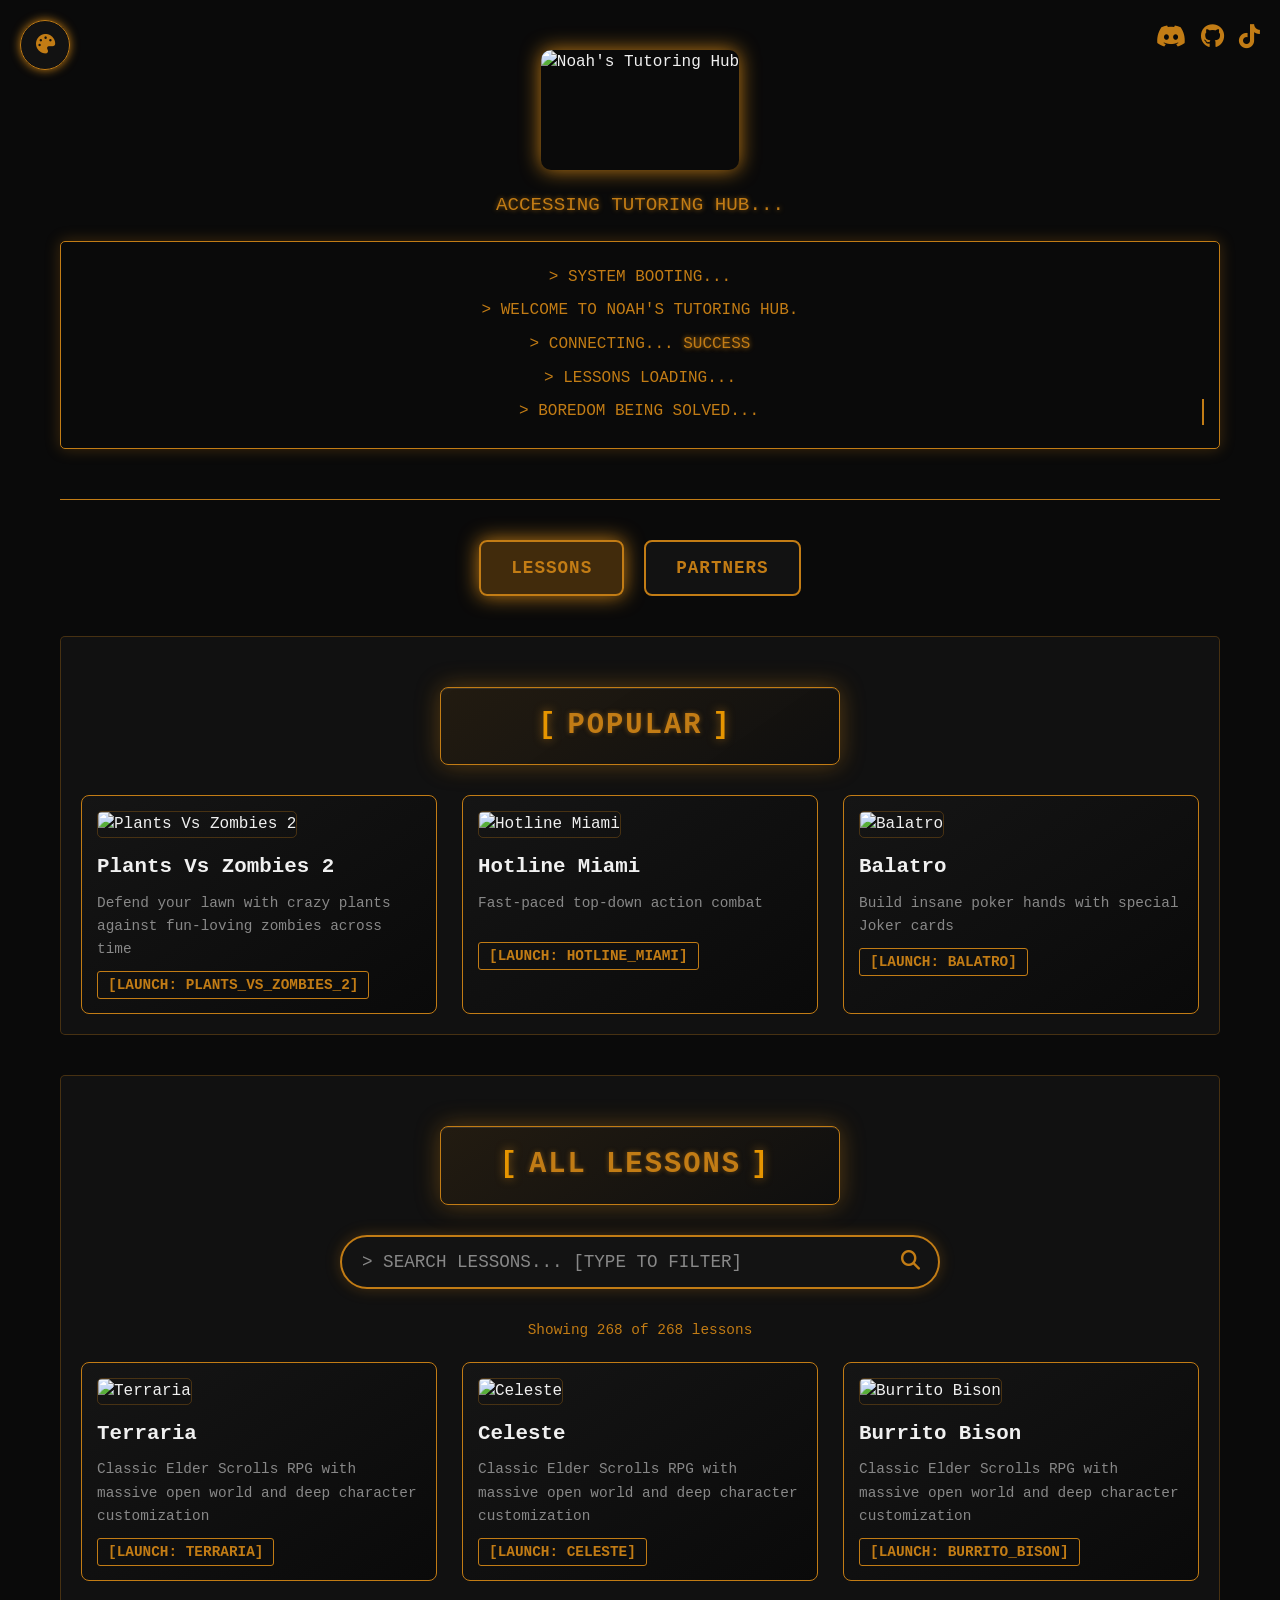
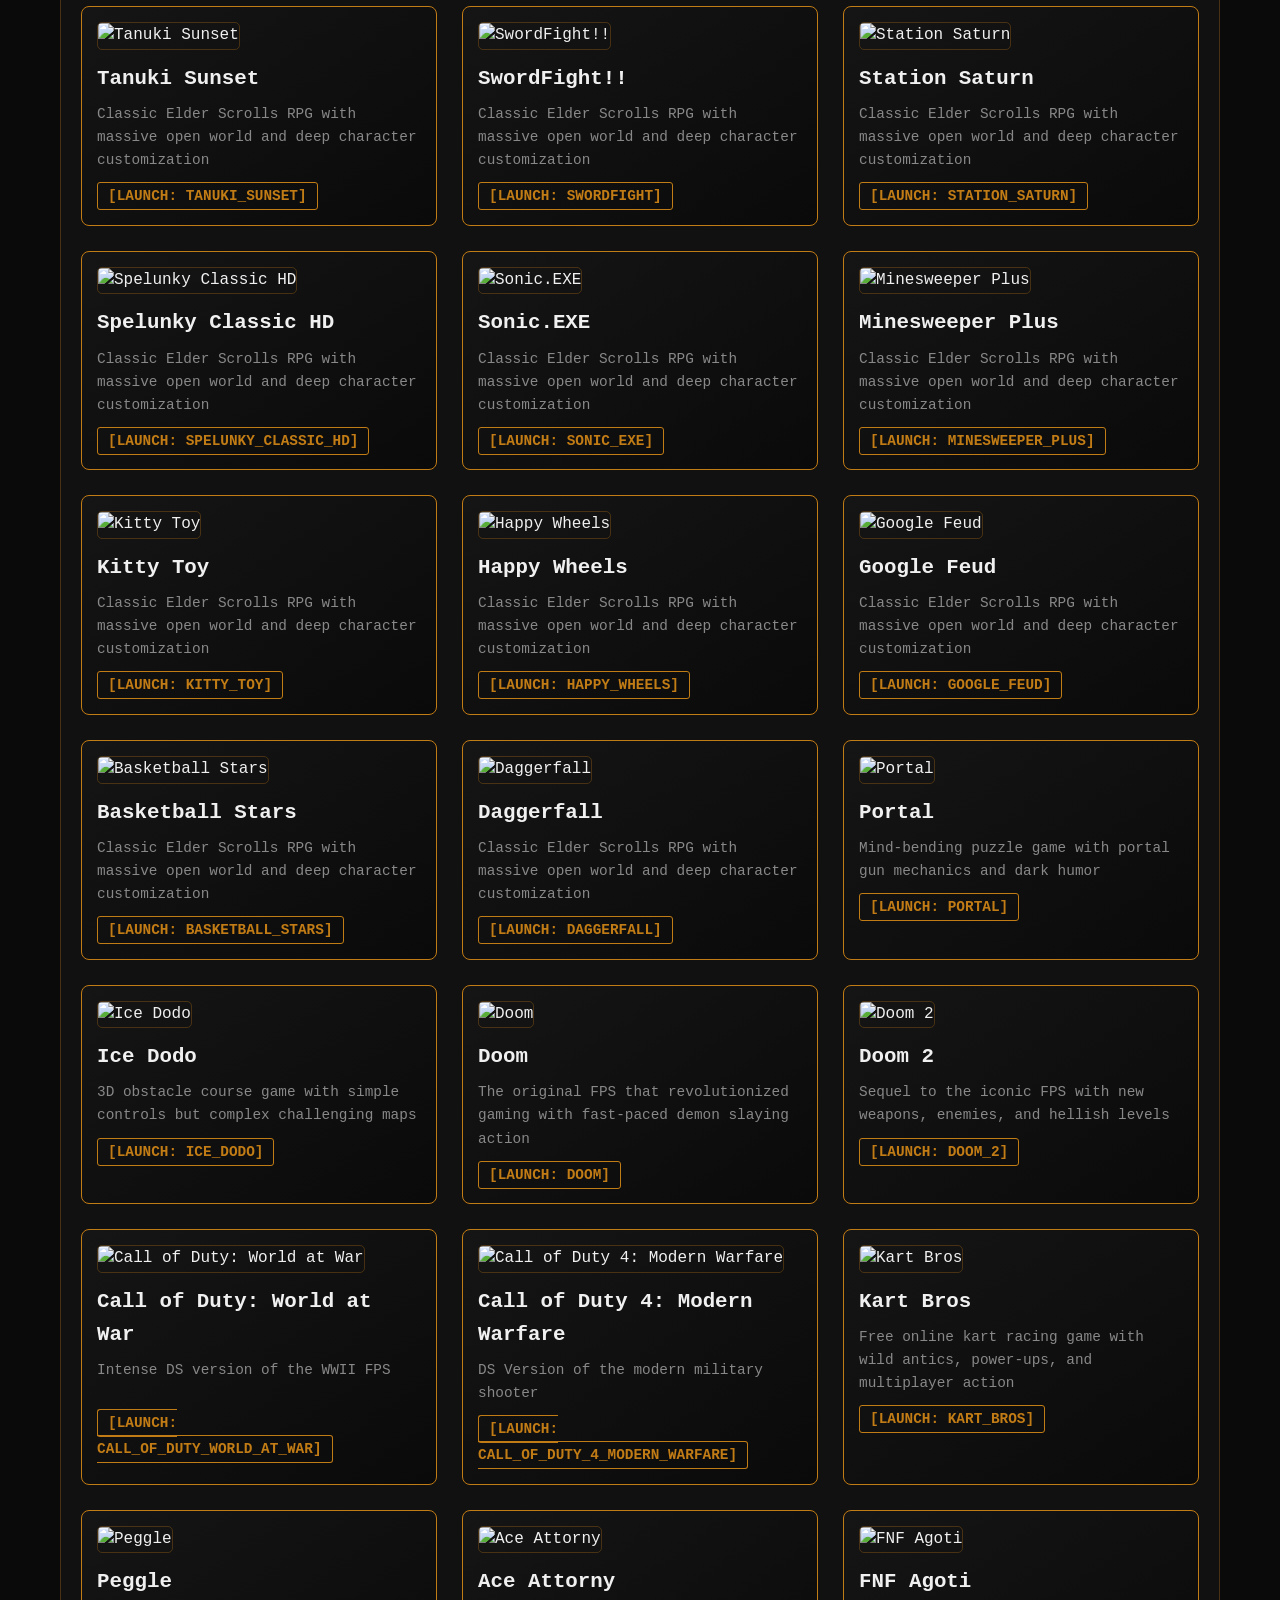
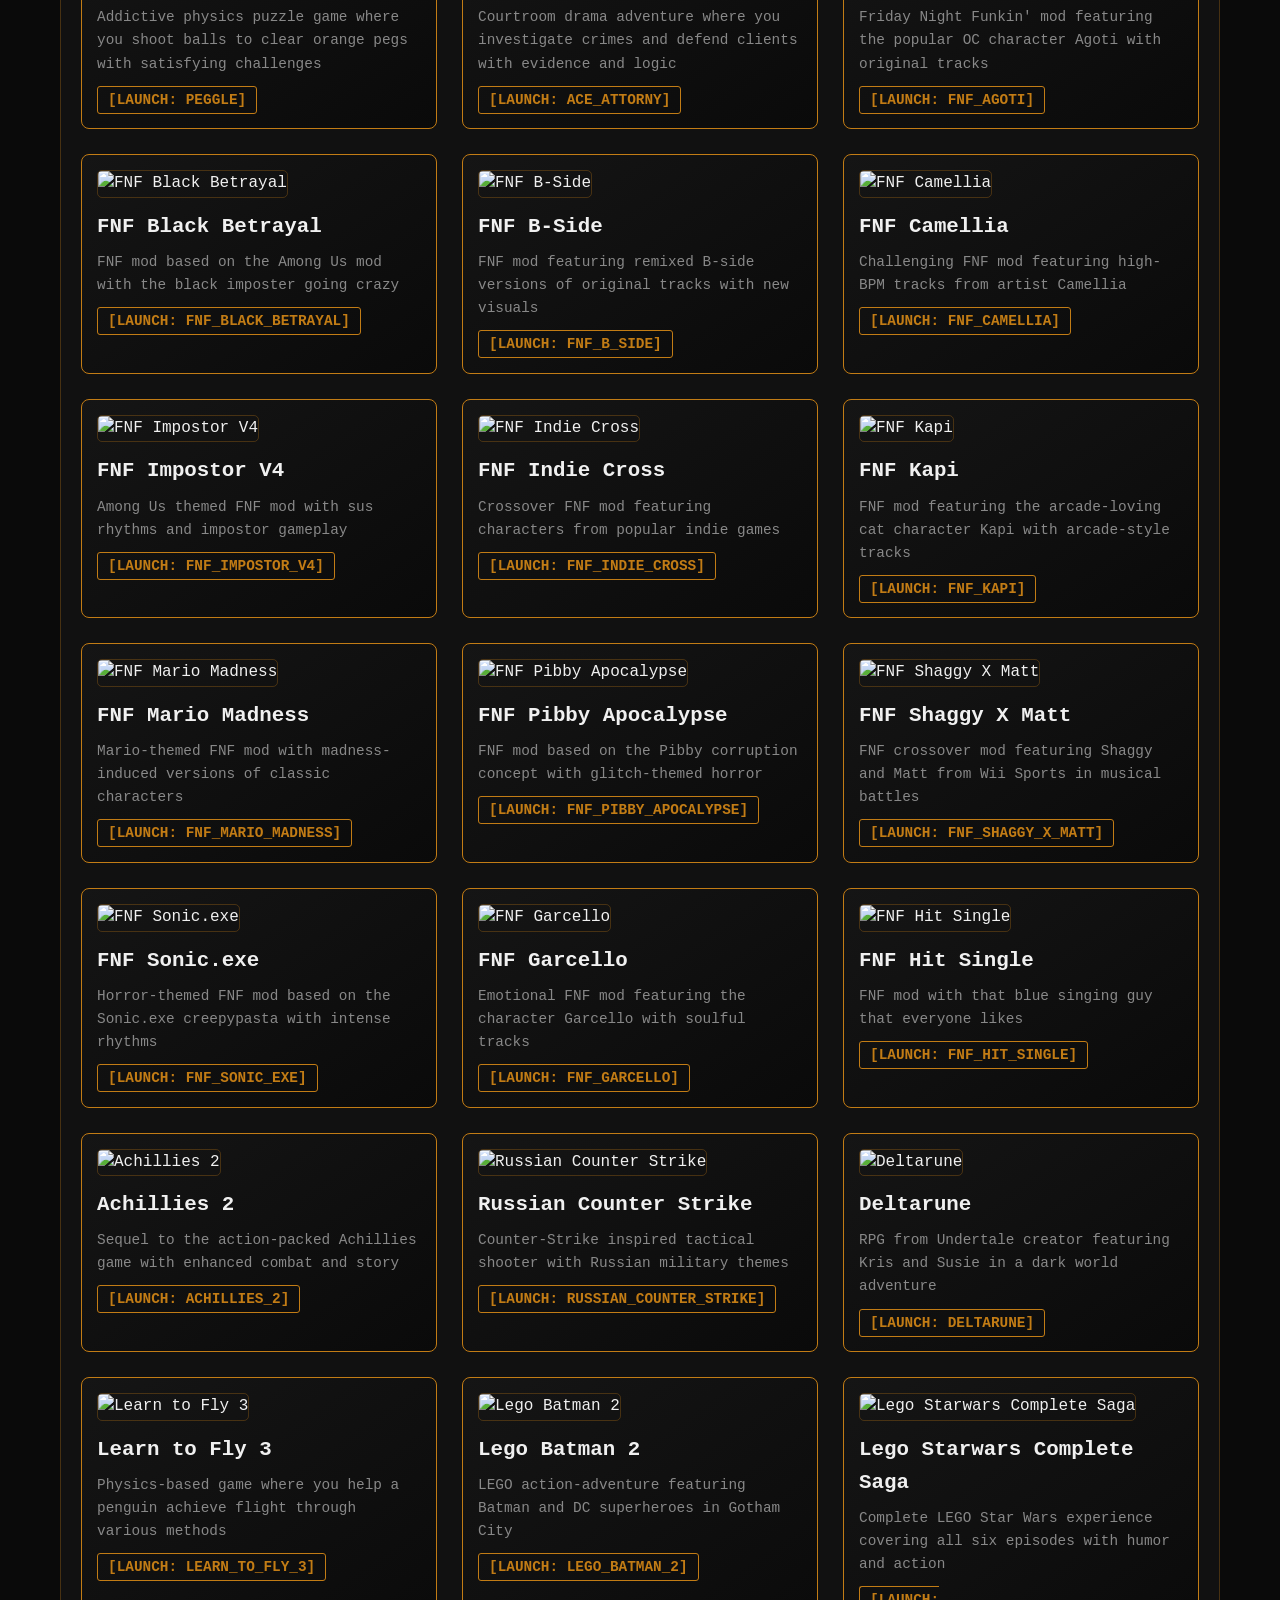
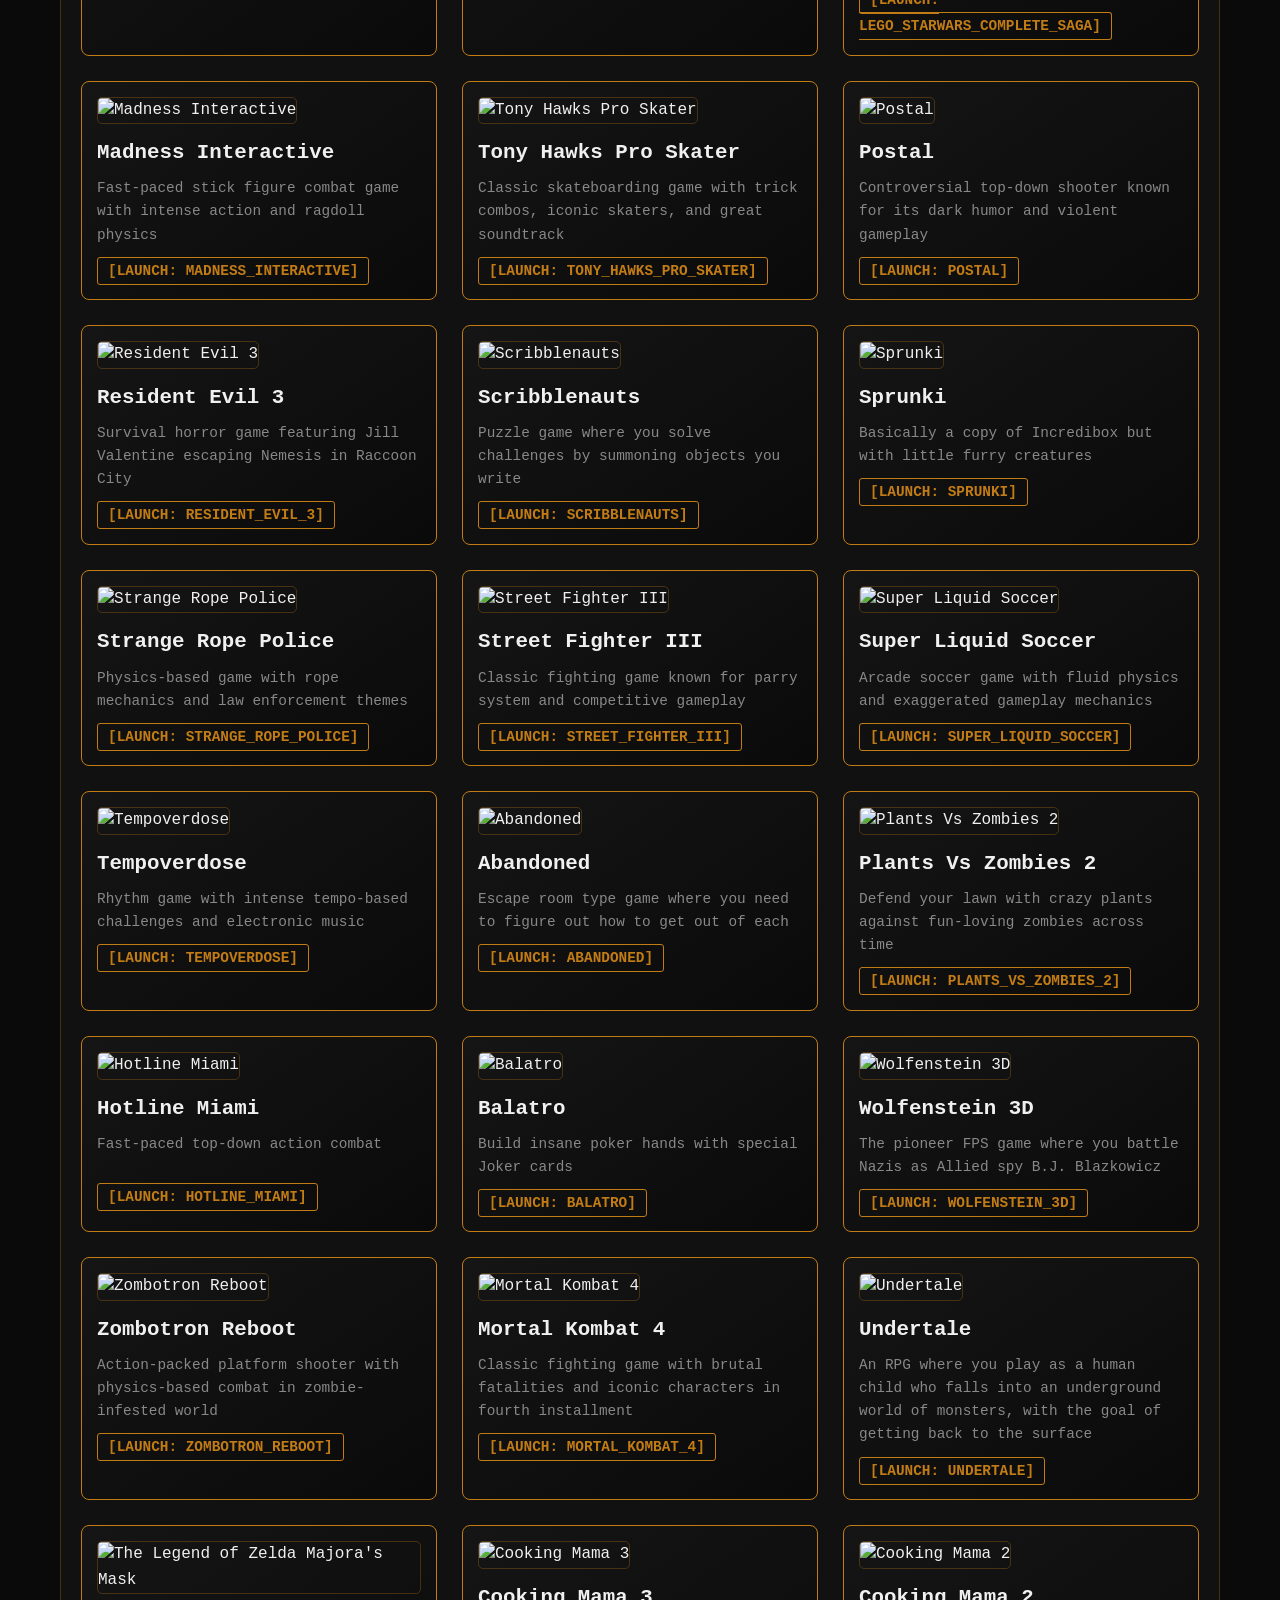
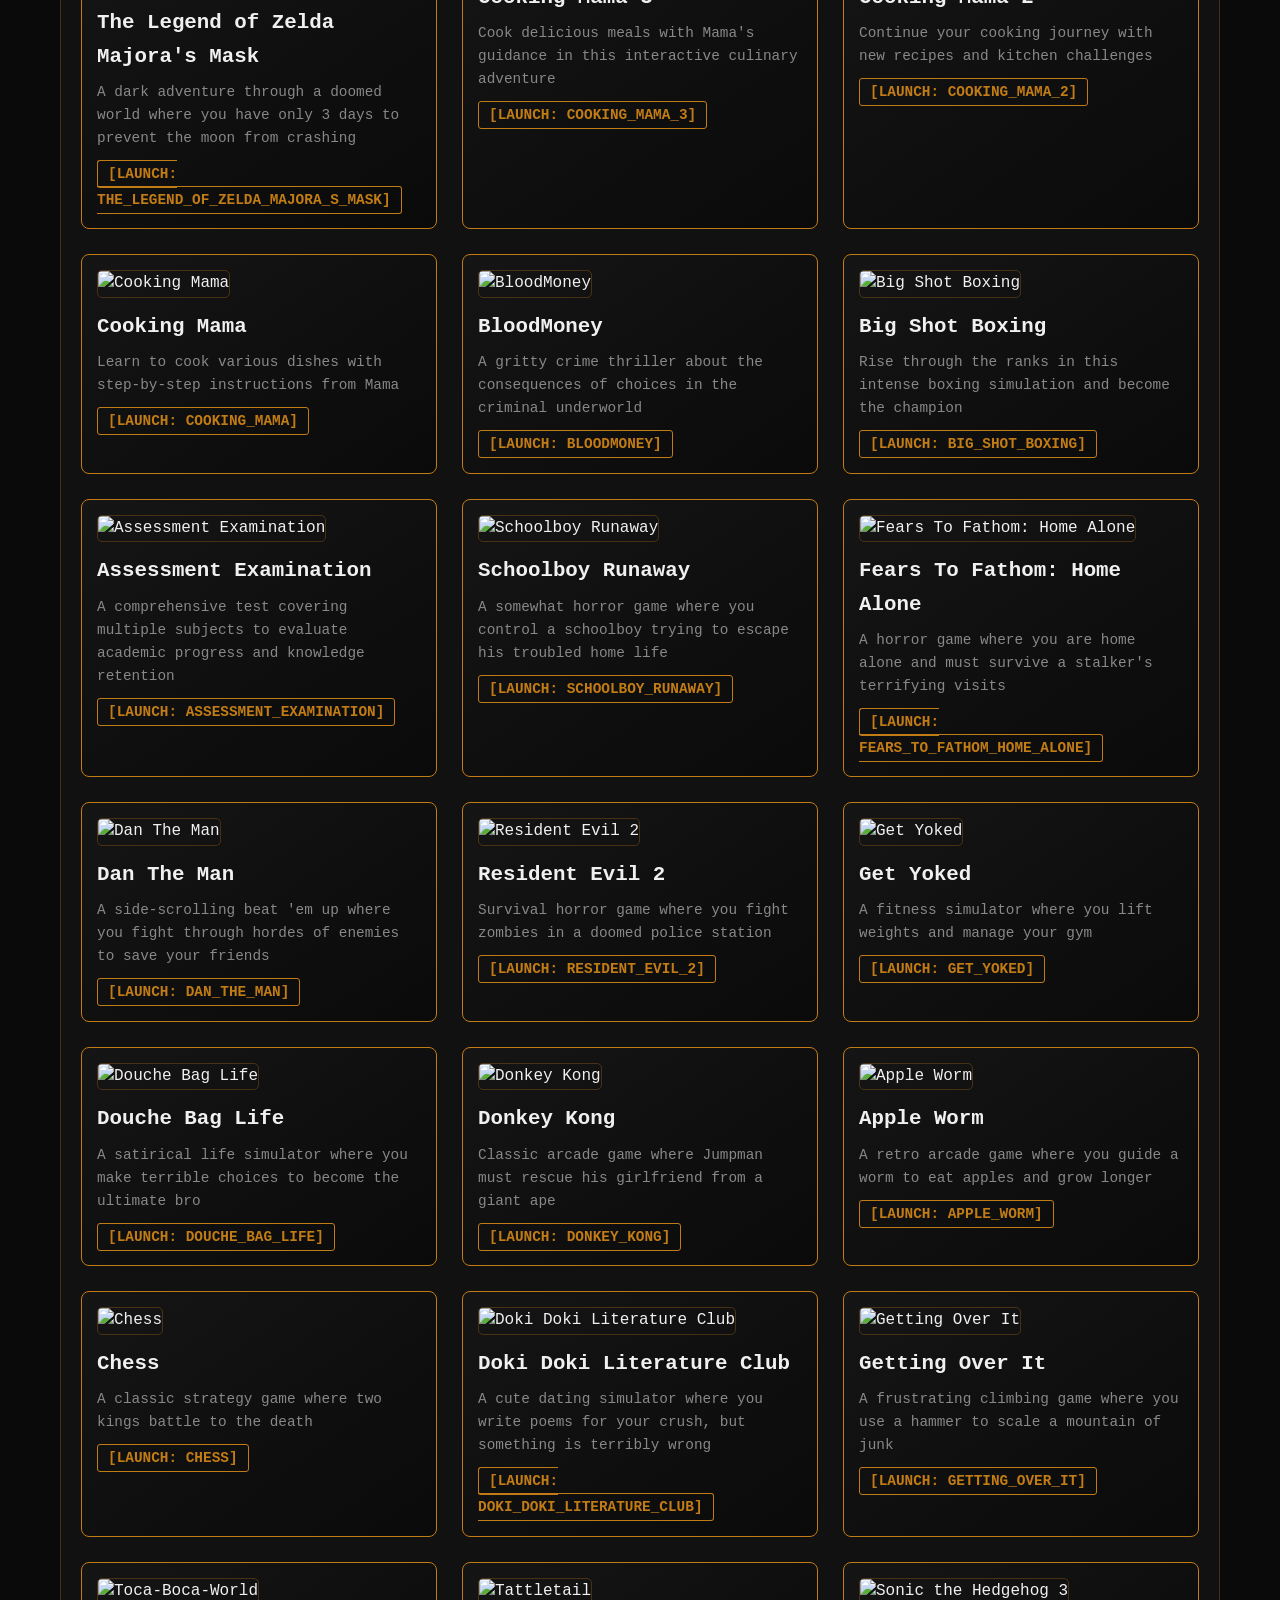
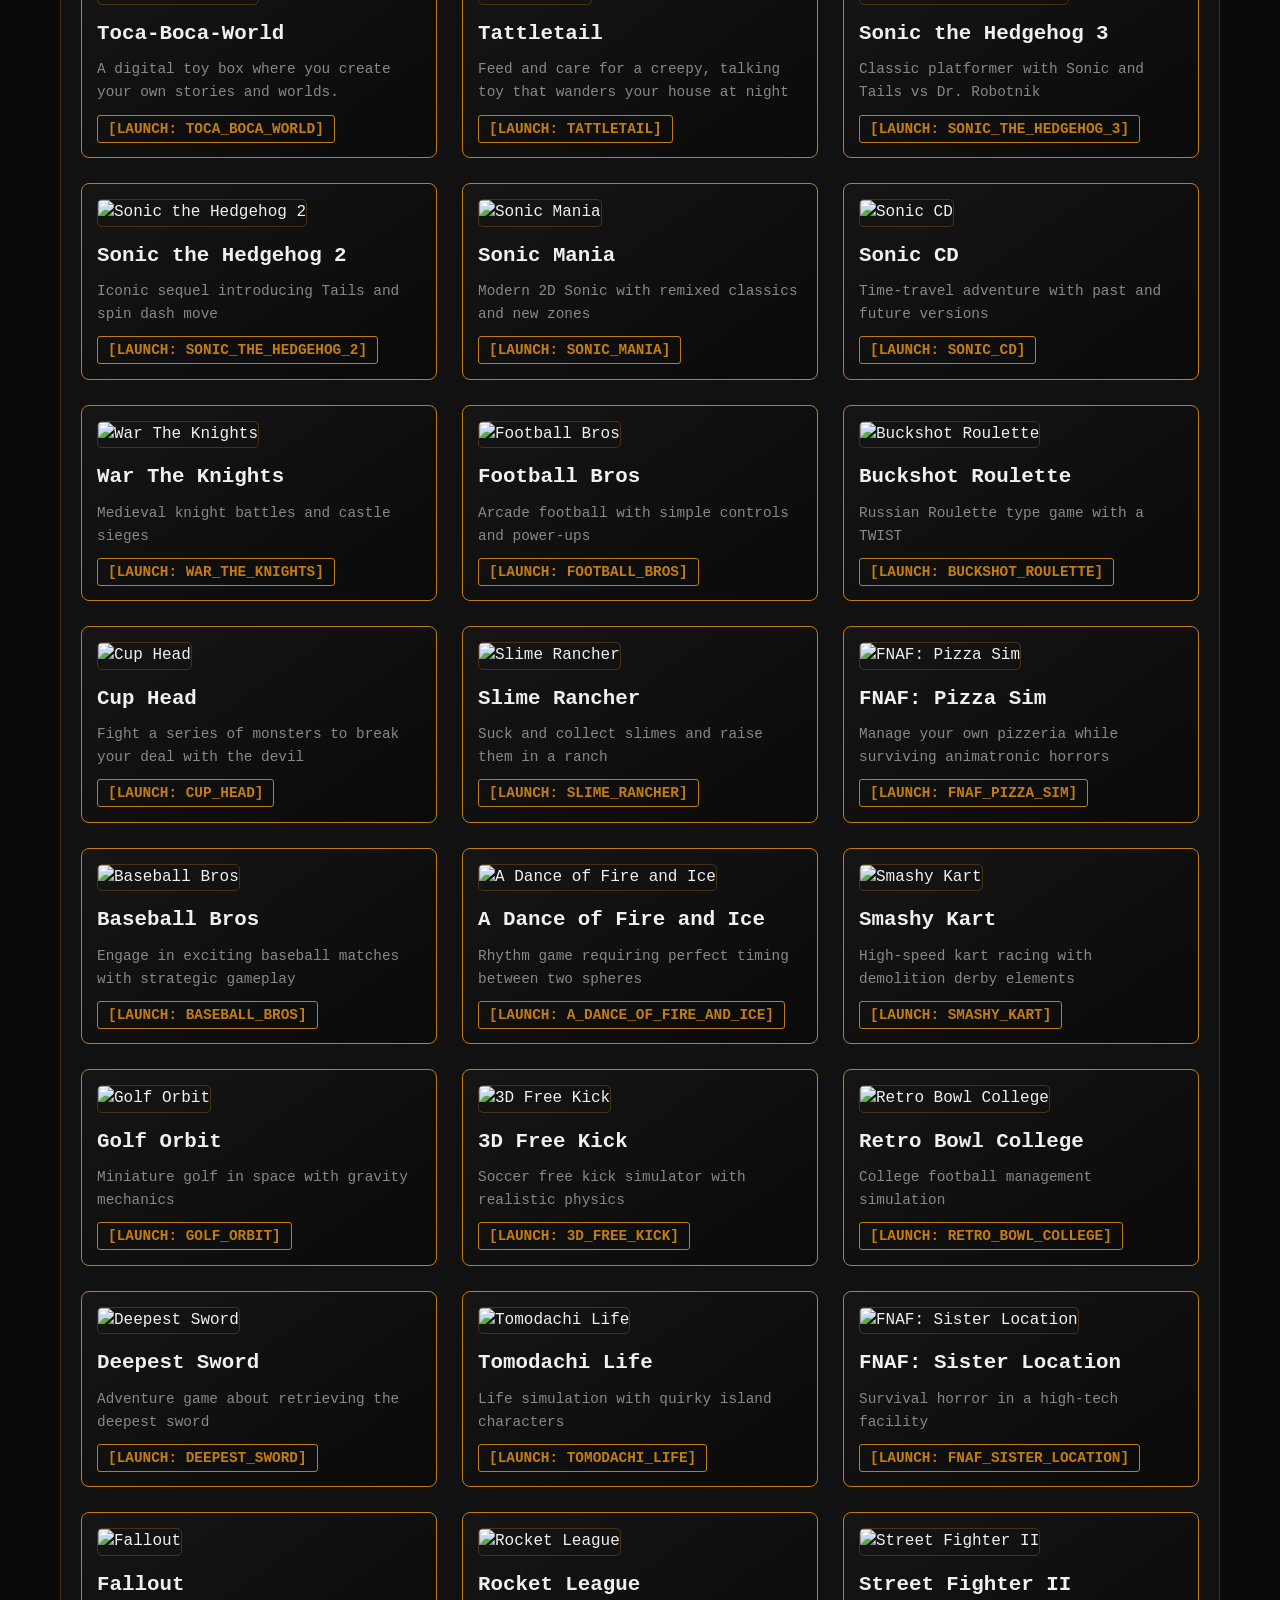
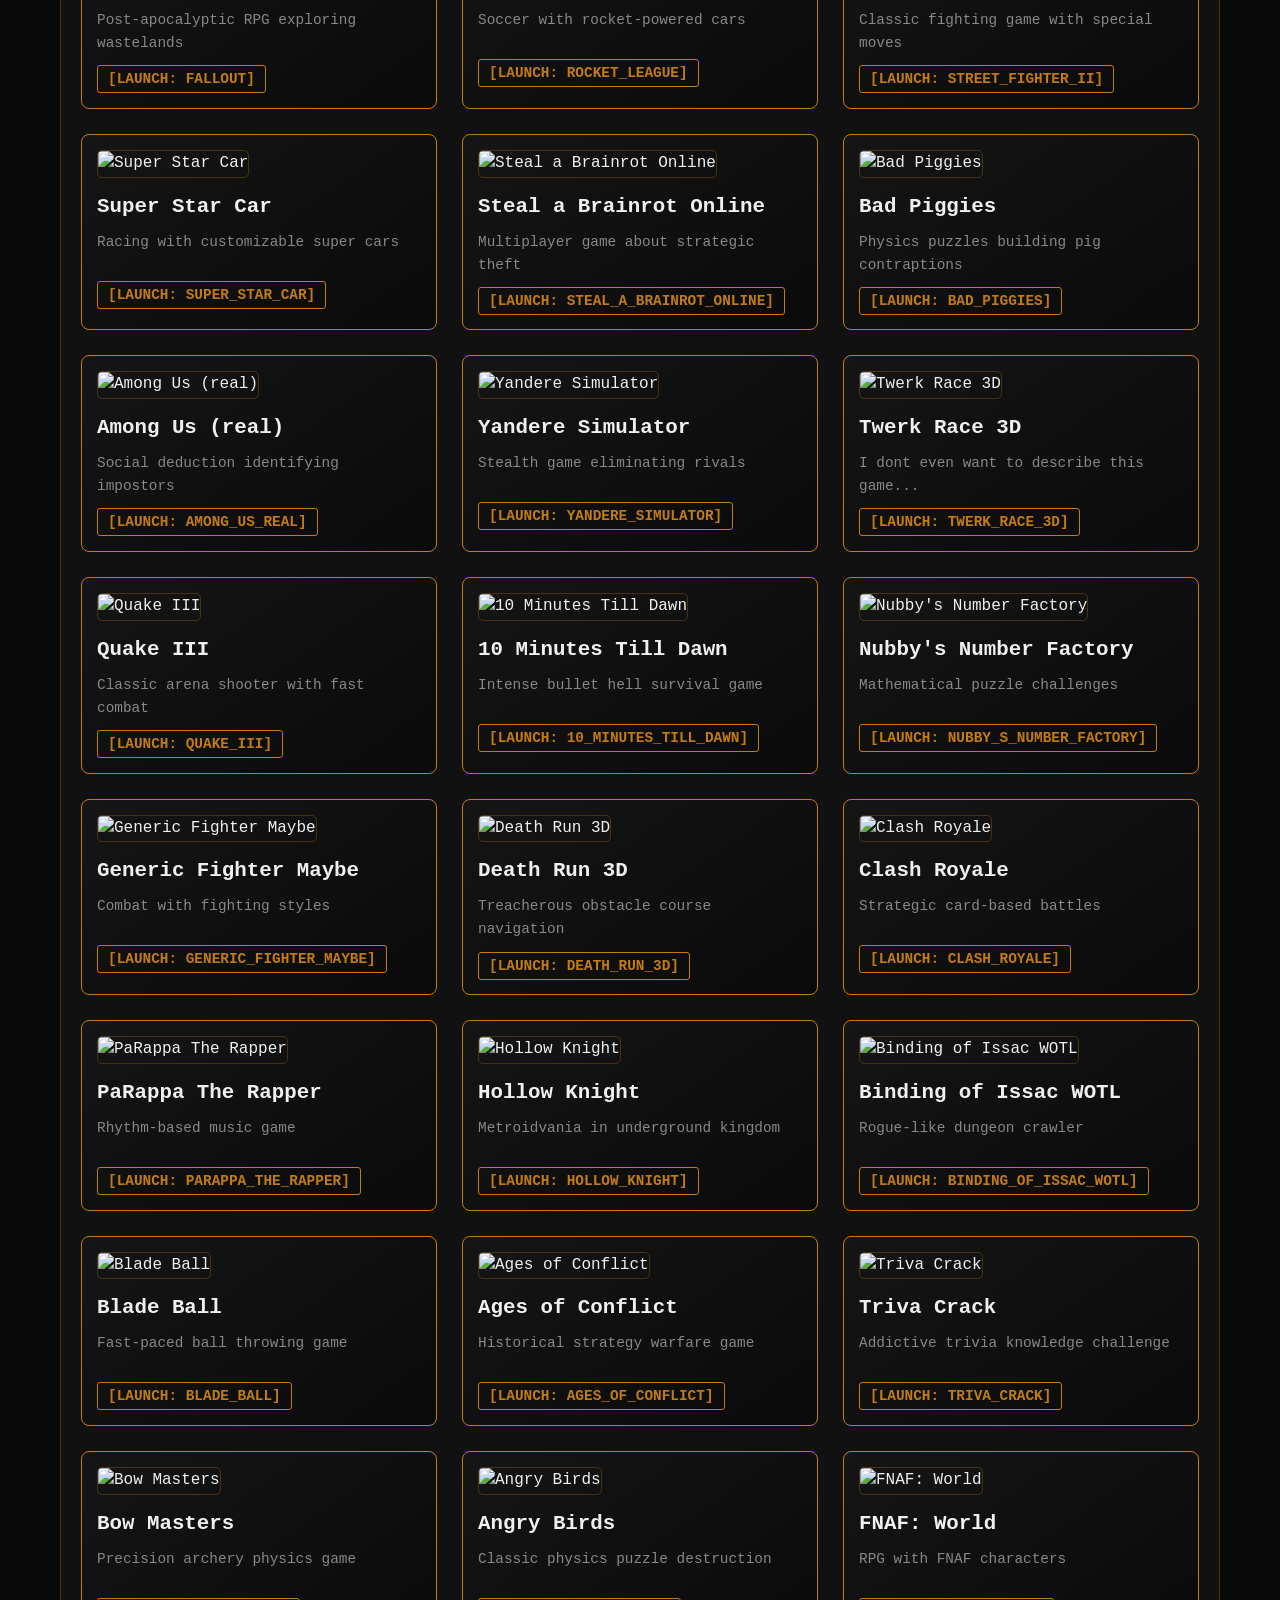
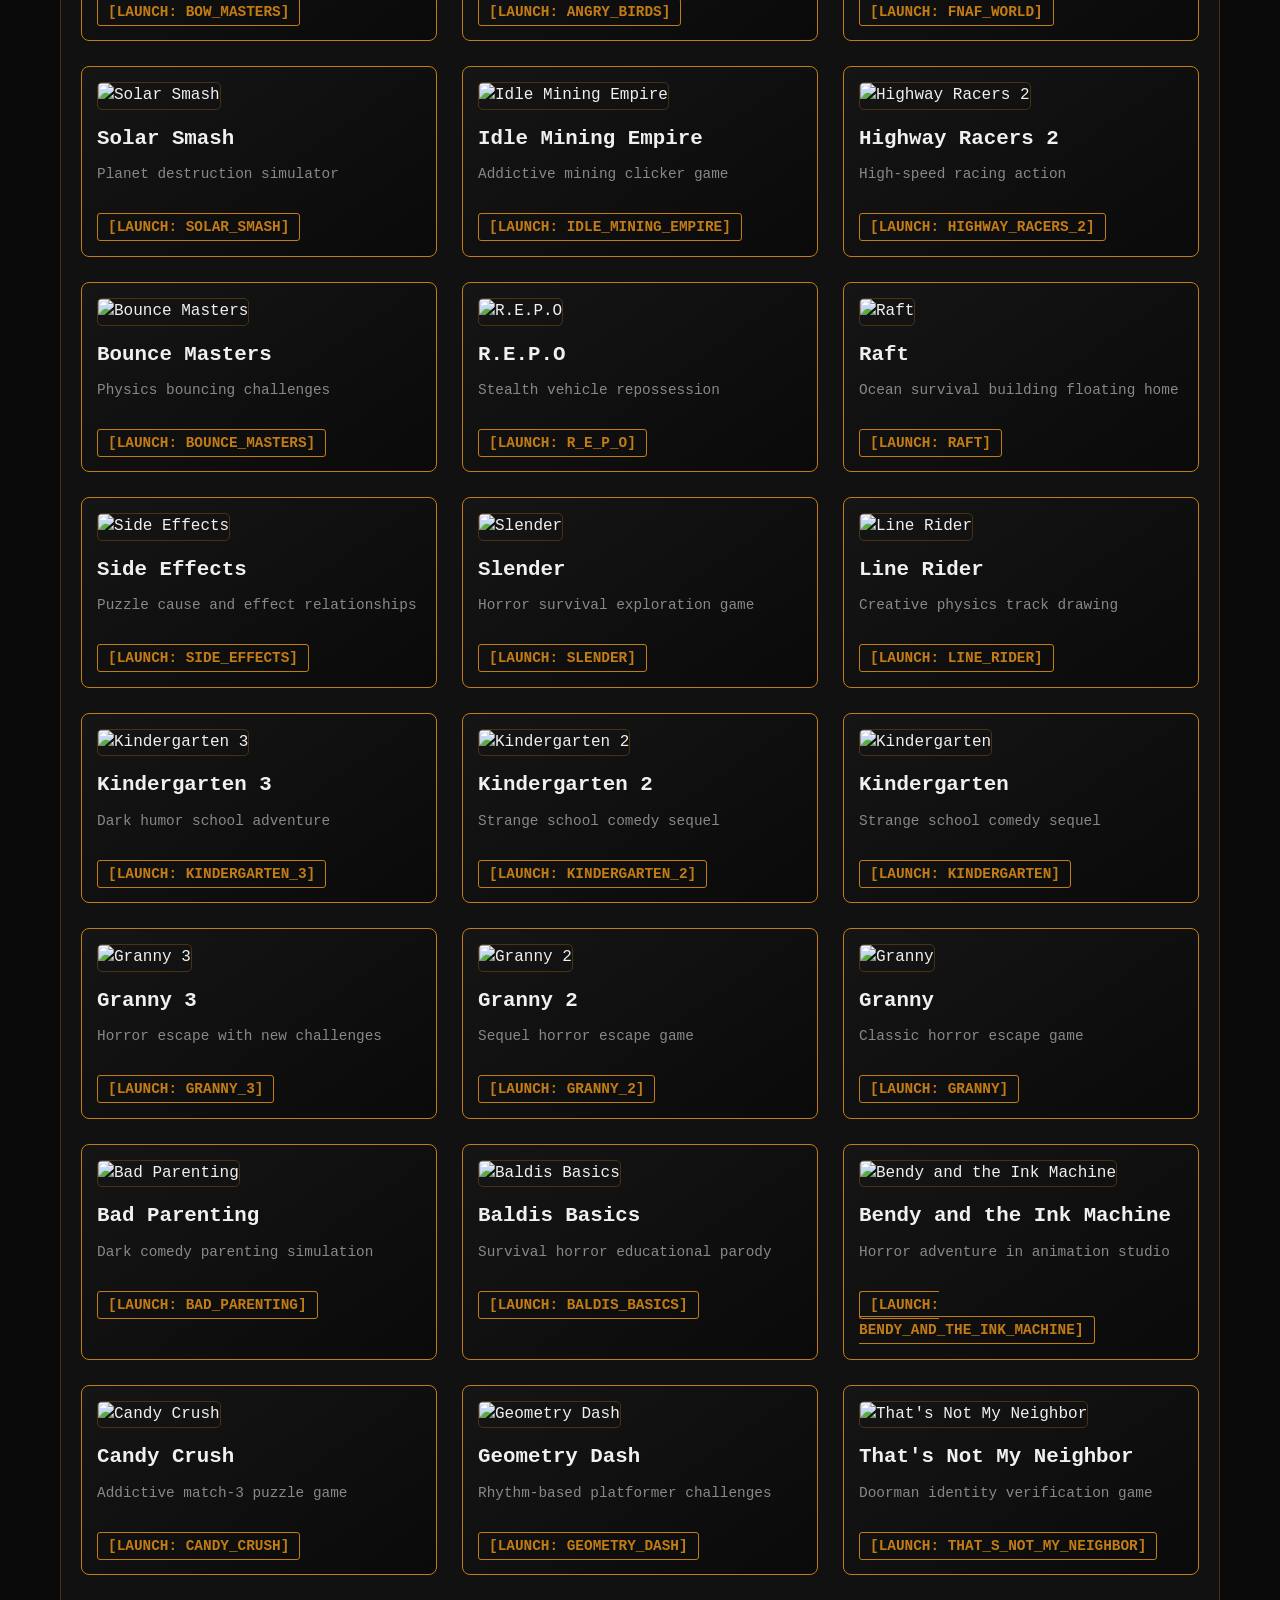
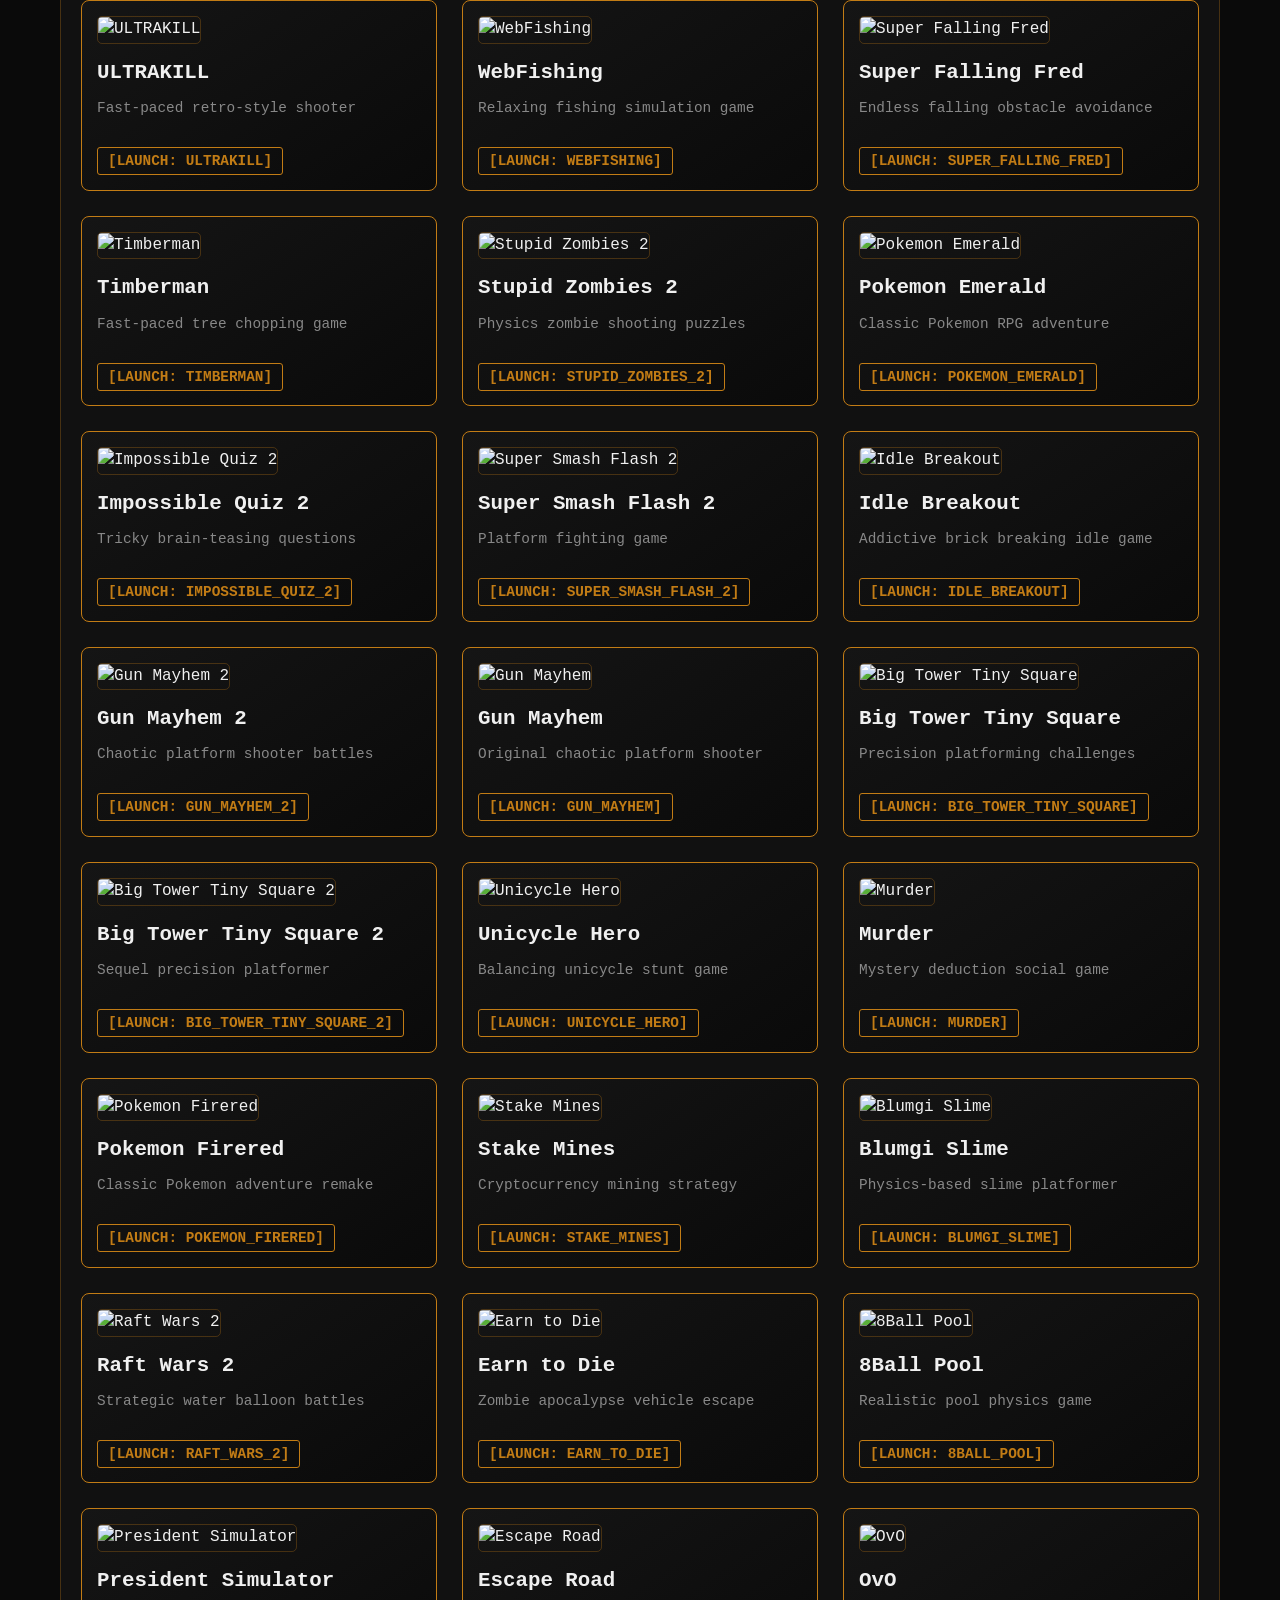
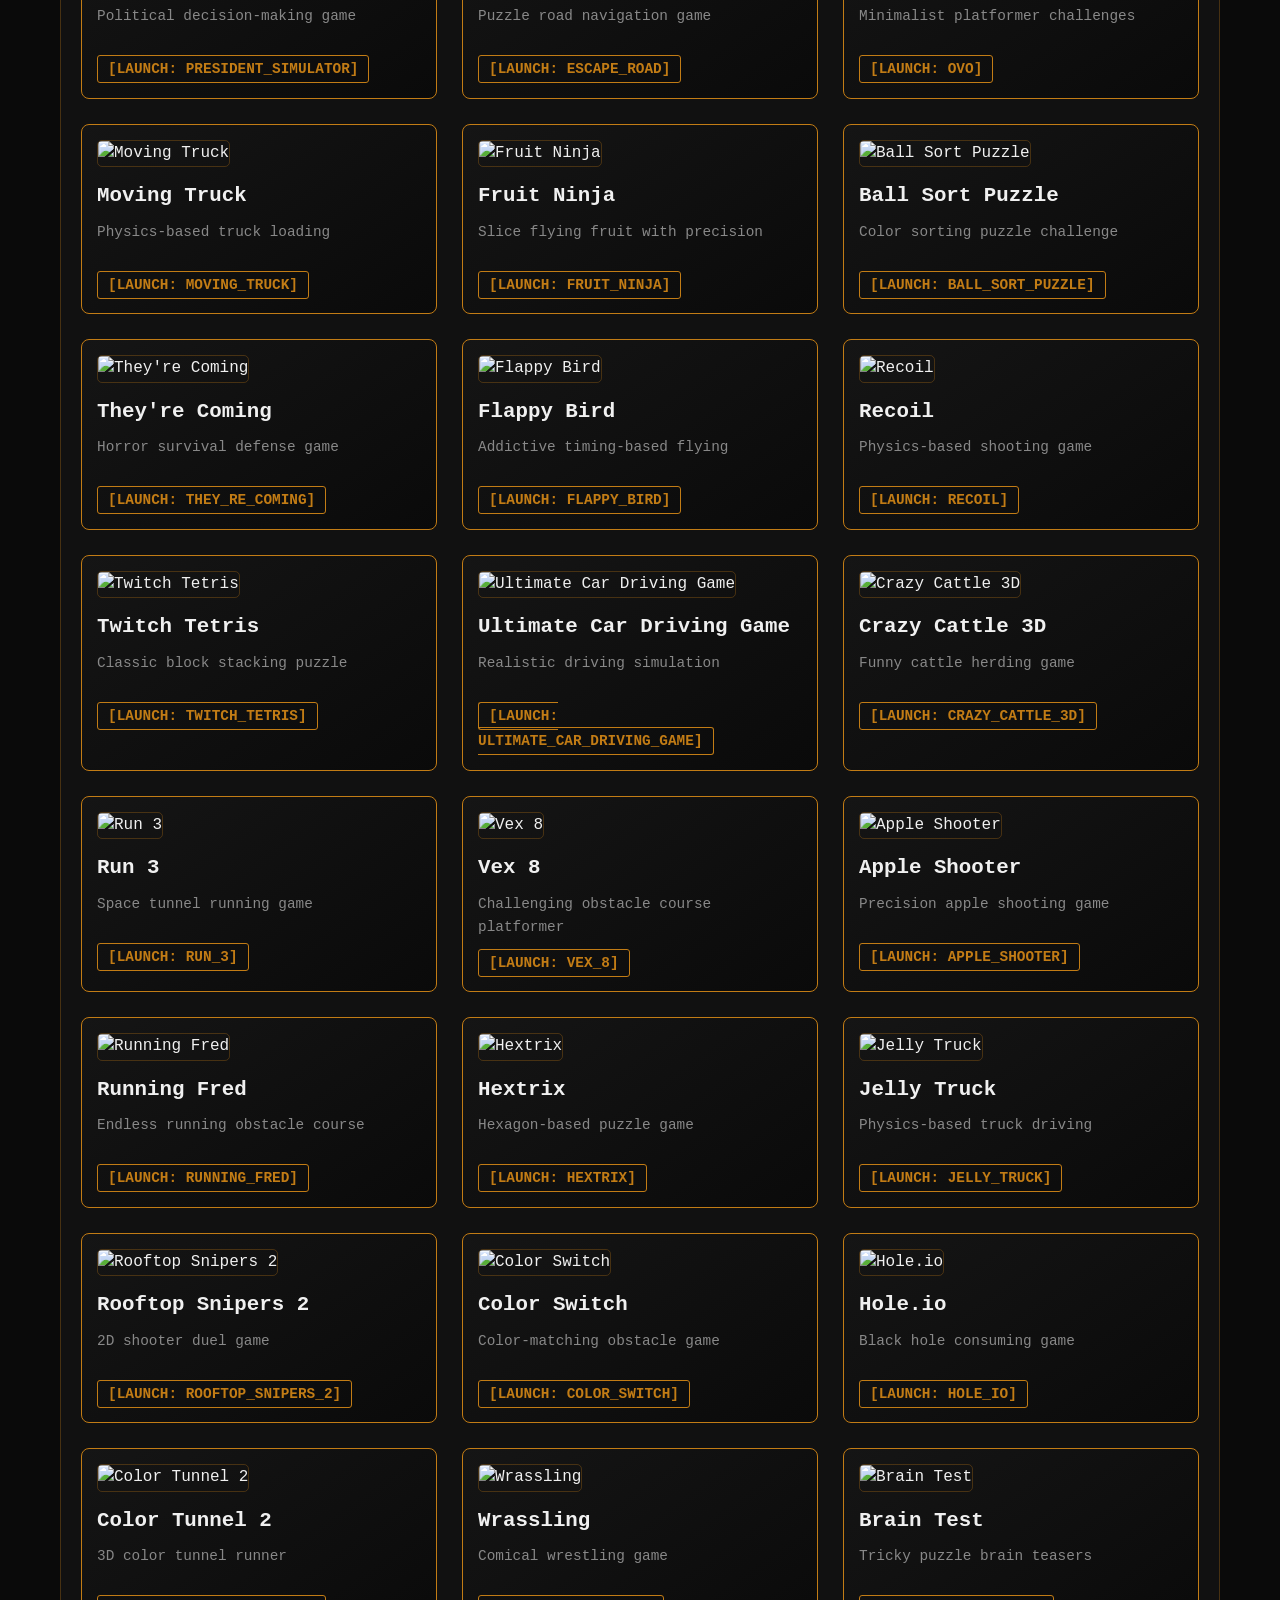
==== commit fba2d637: "Update index.html" ====
--- a/index.html
+++ b/index.html
@@ -1,5 +1,6 @@
 <!DOCTYPE html>
 <html lang="en">
+
 <head>
     <script async src="https://www.googletagmanager.com/gtag/js?id=G-4QPXKLD48W"></script>
     <script>
@@ -156,6 +157,15 @@
         .lesson-card:hover ~ #custom-cursor,#custom-cursor.hover{
             width:28px;height:28px;background:var(--cursor-hover-bg);border-color:var(--cursor-hover-border)
         }
+
+        #custom-cursor {
+    transition: opacity 0.3s ease, transform 0.12s, width 0.15s, height 0.15s;
+}
+
+#custom-cursor.hidden {
+    opacity: 0;
+    pointer-events: none;
+}
         @media (hover:none) and (pointer:coarse){
             #custom-cursor{display:none!important}
             body,body *{cursor:auto!important}
@@ -166,6 +176,7 @@
         }
     </style>
 </head>
+
 <body>
     <div id="custom-cursor"></div>
     <canvas id="matrix-bg"></canvas>
@@ -197,25 +208,7 @@
         </div>
         <section id="lessons-section">
             <h2>POPULAR</h2>
-            <div class="lessons-grid">
-                <div class="lesson-card" onclick="openLesson('Plants Vs Zombies 2', 'https://raw.githack.com/NoahsAmazingTutoringHelp/Noahs-Calculus-Tutor/master/games/92.html')">
-                    <img src="https://cdn.jsdelivr.net/gh/NoahsAmazingTutoringHelp/Noahs-Calculus-Tutor/images/197.jpg" alt="Plants Vs Zombies 2" class="lesson-image">
-                    <h3 class="lesson-title">Plants Vs Zombies 2</h3>
-                    <p class="lesson-desc">Defend your lawn with crazy plants against fun-loving zombies across time</p>
-                    <span class="launch-command">[LAUNCH: PVZ_2]</span>
-                </div>
-                <div class="lesson-card" onclick="openLesson('Hotline Miami', 'https://raw.githack.com/NoahsAmazingTutoringHelp/Noahs-Calculus-Tutor/master/games/16.html')">
-                    <img src="https://cdn.jsdelivr.net/gh/NoahsAmazingTutoringHelp/Noahs-Calculus-Tutor/images/22.jpg" alt="Hotline Miami" class="lesson-image">
-                    <h3 class="lesson-title">Hotline Miami</h3>
-                    <p class="lesson-desc">Fast-paced top-down action combat</p>
-                    <span class="launch-command">[LAUNCH: HOTLINE_MIAMI]</span>
-                </div>
-                <div class="lesson-card" onclick="openLesson('Balatro', 'https://thirstygithub.github.io/cool-math/')">
-                    <img src="https://cdn.jsdelivr.net/gh/NoahsAmazingTutoringHelp/Noahs-Calculus-Tutor/images/195.jpg" alt="Balatro" class="lesson-image">
-                    <h3 class="lesson-title">Balatro</h3>
-                    <p class="lesson-desc">Build insane poker hands with special Joker cards</p>
-                    <span class="launch-command">[LAUNCH: BALATRO]</span>
-                </div>
+            <div class="lessons-grid" id="popularLessonsGrid">
             </div>
         </section>
         <section id="all-lessons">
@@ -226,1797 +219,6 @@
             </div>
             <div id="searchStats" class="search-stats"></div>
             <div class="lessons-grid" id="allLessonsGrid">
-                 <div class="lesson-card" onclick="openLesson('Daggerfall', 'https://raw.githack.com/NoahsAmazingTutoringHelp/Noahs-Calculus-Tutor/master/games/136.html')">
-                    <img src="https://cdn.jsdelivr.net/gh/NoahsAmazingTutoringHelp/Noahs-Calculus-Tutor/images/252.jpg" alt="Noahs Tutoring Hub" class="lesson-image">
-                    <h3 class="lesson-title">Daggerfall</h3>
-                    <p class="lesson-desc">Classic Elder Scrolls RPG with massive open world and deep character customization</p>
-                    <span class="launch-command">[LAUNCH: DAGGERFALL]</span>
-                </div>
-
-                <div class="lesson-card" onclick="openLesson('Portal', 'https://raw.githack.com/NoahsAmazingTutoringHelp/Noahs-Calculus-Tutor/master/games/135.html')">
-                    <img src="https://cdn.jsdelivr.net/gh/NoahsAmazingTutoringHelp/Noahs-Calculus-Tutor/images/253.jpg" alt="Noahs Tutoring Hub" class="lesson-image">
-                    <h3 class="lesson-title">Portal</h3>
-                    <p class="lesson-desc">Mind-bending puzzle game with portal gun mechanics and dark humor</p>
-                    <span class="launch-command">[LAUNCH: PORTAL]</span>
-                </div>
-
-                <div class="lesson-card" onclick="openLesson('Ice Dodo', 'https://raw.githack.com/NoahsAmazingTutoringHelp/Noahs-Calculus-Tutor/master/games/134.html')">
-                    <img src="https://cdn.jsdelivr.net/gh/NoahsAmazingTutoringHelp/Noahs-Calculus-Tutor/images/254.jpg" alt="Noahs Tutoring Hub" class="lesson-image">
-                    <h3 class="lesson-title">Ice Dodo</h3>
-                    <p class="lesson-desc">3D obstacle course game with simple controls but complex challenging maps</p>
-                    <span class="launch-command">[LAUNCH: ICE_DODO]</span>
-                </div>
-
-                <div class="lesson-card" onclick="openLesson('Doom', 'https://raw.githack.com/NoahsAmazingTutoringHelp/Noahs-Calculus-Tutor/master/games/133.html')">
-                    <img src="https://cdn.jsdelivr.net/gh/NoahsAmazingTutoringHelp/Noahs-Calculus-Tutor/images/255.jpg" alt="Noahs Tutoring Hub" class="lesson-image">
-                    <h3 class="lesson-title">Doom</h3>
-                    <p class="lesson-desc">The original FPS that revolutionized gaming with fast-paced demon slaying action</p>
-                    <span class="launch-command">[LAUNCH: DOOM]</span>
-                </div>
-
-                <div class="lesson-card" onclick="openLesson('Doom 2', 'https://raw.githack.com/NoahsAmazingTutoringHelp/Noahs-Calculus-Tutor/master/games/257.html')">
-                    <img src="https://cdn.jsdelivr.net/gh/NoahsAmazingTutoringHelp/Noahs-Calculus-Tutor/images/257.jpg" alt="Noahs Tutoring Hub" class="lesson-image">
-                    <h3 class="lesson-title">Doom 2</h3>
-                    <p class="lesson-desc">Sequel to the iconic FPS with new weapons, enemies, and hellish levels</p>
-                    <span class="launch-command">[LAUNCH: DOOM_2]</span>
-                </div>
-
-                <div class="lesson-card" onclick="openLesson('Call of Duty: World at War', 'https://raw.githack.com/NoahsAmazingTutoringHelp/Noahs-Calculus-Tutor/master/games/130.html')">
-                    <img src="https://cdn.jsdelivr.net/gh/NoahsAmazingTutoringHelp/Noahs-Calculus-Tutor/images/258.jpg" alt="Noahs Tutoring Hub" class="lesson-image">
-                    <h3 class="lesson-title">Call of Duty: World at War</h3>
-                    <p class="lesson-desc">Intense DS version of the WWII FPS</p>
-                    <span class="launch-command">[LAUNCH: COD_WORLD_AT_WAR]</span>
-                </div>
-
-                <div class="lesson-card" onclick="openLesson('Call of Duty 4: Modern Warfare', 'https://raw.githack.com/NoahsAmazingTutoringHelp/Noahs-Calculus-Tutor/master/games/129.html')">
-                    <img src="https://cdn.jsdelivr.net/gh/NoahsAmazingTutoringHelp/Noahs-Calculus-Tutor/images/259.jpg" alt="Noahs Tutoring Hub" class="lesson-image">
-                    <h3 class="lesson-title">Call of Duty 4: Modern Warfare</h3>
-                    <p class="lesson-desc">DS Version of the modern military shooter </p>
-                    <span class="launch-command">[LAUNCH: COD_MODERN_WARFARE]</span>
-                </div>
-
-                <div class="lesson-card" onclick="openLesson('Kart Bros', 'https://raw.githack.com/NoahsAmazingTutoringHelp/Noahs-Calculus-Tutor/master/games/128.html')">
-                    <img src="https://cdn.jsdelivr.net/gh/NoahsAmazingTutoringHelp/Noahs-Calculus-Tutor/images/260.jpg" alt="Noahs Tutoring Hub" class="lesson-image">
-                    <h3 class="lesson-title">Kart Bros</h3>
-                    <p class="lesson-desc">Free online kart racing game with wild antics, power-ups, and multiplayer action</p>
-                    <span class="launch-command">[LAUNCH: KART_BROS]</span>
-                </div>
-
-                <div class="lesson-card" onclick="openLesson('Noahs Tutoring Hub', 'https://raw.githack.com/NoahsAmazingTutoringHelp/Noahs-Calculus-Tutor/master/games/127.html')">
-                    <img src="https://cdn.jsdelivr.net/gh/NoahsAmazingTutoringHelp/Noahs-Calculus-Tutor/images/251.jpg" alt="Noahs Tutoring Hub" class="lesson-image">
-                    <h3 class="lesson-title">Peggle</h3>
-                    <p class="lesson-desc">Addictive physics puzzle game where you shoot balls to clear orange pegs with satisfying challenges</p>
-                    <span class="launch-command">[LAUNCH: PEGGLE]</span>
-                </div>
-
-                <div class="lesson-card" onclick="openLesson('Noahs Tutoring Hub', 'https://raw.githack.com/NoahsAmazingTutoringHelp/Noahs-Calculus-Tutor/master/games/126.html')">
-                    <img src="https://cdn.jsdelivr.net/gh/NoahsAmazingTutoringHelp/Noahs-Calculus-Tutor/images/250.jpg" alt="Noahs Tutoring Hub" class="lesson-image">
-                    <h3 class="lesson-title">Ace Attorny</h3>
-                    <p class="lesson-desc">Courtroom drama adventure where you investigate crimes and defend clients with evidence and logic</p>
-                    <span class="launch-command">[LAUNCH: ACE_ATTORNY]</span>
-                </div>
-
-                <div class="lesson-card" onclick="openLesson('Noahs Tutoring Hub', 'https://raw.githack.com/NoahsAmazingTutoringHelp/Noahs-Calculus-Tutor/master/games/125.html')">
-                    <img src="https://cdn.jsdelivr.net/gh/NoahsAmazingTutoringHelp/Noahs-Calculus-Tutor/images/249.jpg" alt="Noahs Tutoring Hub" class="lesson-image">
-                    <h3 class="lesson-title">FNF Agoti</h3>
-                    <p class="lesson-desc">Friday Night Funkin' mod featuring the popular OC character Agoti with original tracks</p>
-                    <span class="launch-command">[LAUNCH: FNF_AGOTI]</span>
-                </div>
-
-                <div class="lesson-card" onclick="openLesson('Noahs Tutoring Hub', 'https://raw.githack.com/NoahsAmazingTutoringHelp/Noahs-Calculus-Tutor/master/games/124.html')">
-                    <img src="https://cdn.jsdelivr.net/gh/NoahsAmazingTutoringHelp/Noahs-Calculus-Tutor/images/248.jpg" alt="Noahs Tutoring Hub" class="lesson-image">
-                    <h3 class="lesson-title">FNF Black Betrayal</h3>
-                    <p class="lesson-desc">FNF mod based on the Among Us mod with the black imposter going crazy</p>
-                    <span class="launch-command">[LAUNCH: FNF_BLACK_BETRAYAL]</span>
-                </div>
-
-                <div class="lesson-card" onclick="openLesson('Noahs Tutoring Hub', 'https://raw.githack.com/NoahsAmazingTutoringHelp/Noahs-Calculus-Tutor/master/games/123.html')">
-                    <img src="https://cdn.jsdelivr.net/gh/NoahsAmazingTutoringHelp/Noahs-Calculus-Tutor/images/247.jpg" alt="Noahs Tutoring Hub" class="lesson-image">
-                    <h3 class="lesson-title">FNF B-Side</h3>
-                    <p class="lesson-desc">FNF mod featuring remixed B-side versions of original tracks with new visuals</p>
-                    <span class="launch-command">[LAUNCH: FNF_B-SIDE]</span>
-                </div>
-
-                <div class="lesson-card" onclick="openLesson('Noahs Tutoring Hub', 'https://raw.githack.com/NoahsAmazingTutoringHelp/Noahs-Calculus-Tutor/master/games/122.html')">
-                    <img src="https://cdn.jsdelivr.net/gh/NoahsAmazingTutoringHelp/Noahs-Calculus-Tutor/images/246.jpg" alt="Noahs Tutoring Hub" class="lesson-image">
-                    <h3 class="lesson-title">FNF Camellia</h3>
-                    <p class="lesson-desc">Challenging FNF mod featuring high-BPM tracks from artist Camellia</p>
-                    <span class="launch-command">[LAUNCH: FNF_CAMELLIA]</span>
-                </div>
-
-                <div class="lesson-card" onclick="openLesson('Noahs Tutoring Hub', 'https://raw.githack.com/NoahsAmazingTutoringHelp/Noahs-Calculus-Tutor/master/games/121.html')">
-                    <img src="https://cdn.jsdelivr.net/gh/NoahsAmazingTutoringHelp/Noahs-Calculus-Tutor/images/245.jpg" alt="Noahs Tutoring Hub" class="lesson-image">
-                    <h3 class="lesson-title">FNF Impostor V4</h3>
-                    <p class="lesson-desc">Among Us themed FNF mod with sus rhythms and impostor gameplay</p>
-                    <span class="launch-command">[LAUNCH: FNF_IMPOSTOR_V4]</span>
-                </div>
-
-                <div class="lesson-card" onclick="openLesson('Noahs Tutoring Hub', 'https://raw.githack.com/NoahsAmazingTutoringHelp/Noahs-Calculus-Tutor/master/games/120.html')">
-                    <img src="https://cdn.jsdelivr.net/gh/NoahsAmazingTutoringHelp/Noahs-Calculus-Tutor/images/244.jpg" alt="Noahs Tutoring Hub" class="lesson-image">
-                    <h3 class="lesson-title">FNF Indie Cross</h3>
-                    <p class="lesson-desc">Crossover FNF mod featuring characters from popular indie games</p>
-                    <span class="launch-command">[LAUNCH: FNF_INDIE_CROSS]</span>
-                </div>
-
-                <div class="lesson-card" onclick="openLesson('Noahs Tutoring Hub', 'https://raw.githack.com/NoahsAmazingTutoringHelp/Noahs-Calculus-Tutor/master/games/119.html')">
-                    <img src="https://cdn.jsdelivr.net/gh/NoahsAmazingTutoringHelp/Noahs-Calculus-Tutor/images/243.jpg" alt="Noahs Tutoring Hub" class="lesson-image">
-                    <h3 class="lesson-title">FNF Kapi</h3>
-                    <p class="lesson-desc">FNF mod featuring the arcade-loving cat character Kapi with arcade-style tracks</p>
-                    <span class="launch-command">[LAUNCH: FNF_KAPI]</span>
-                </div>
-
-                <div class="lesson-card" onclick="openLesson('Noahs Tutoring Hub', 'https://raw.githack.com/NoahsAmazingTutoringHelp/Noahs-Calculus-Tutor/master/games/118.html')">
-                    <img src="https://cdn.jsdelivr.net/gh/NoahsAmazingTutoringHelp/Noahs-Calculus-Tutor/images/242.jpg" alt="Noahs Tutoring Hub" class="lesson-image">
-                    <h3 class="lesson-title">FNF Mario Madness</h3>
-                    <p class="lesson-desc">Mario-themed FNF mod with madness-induced versions of classic characters</p>
-                    <span class="launch-command">[LAUNCH: FNF_MARIO_MADNESS]</span>
-                </div>
-
-                <div class="lesson-card" onclick="openLesson('Noahs Tutoring Hub', 'https://raw.githack.com/NoahsAmazingTutoringHelp/Noahs-Calculus-Tutor/master/games/117.html')">
-                    <img src="https://cdn.jsdelivr.net/gh/NoahsAmazingTutoringHelp/Noahs-Calculus-Tutor/images/241.jpg" alt="Noahs Tutoring Hub" class="lesson-image">
-                    <h3 class="lesson-title">FNF Pibby Apocalypse</h3>
-                    <p class="lesson-desc">FNF mod based on the Pibby corruption concept with glitch-themed horror</p>
-                    <span class="launch-command">[LAUNCH: FNF_PIBBY_APOCALYPSE]</span>
-                </div>
-
-                <div class="lesson-card" onclick="openLesson('Noahs Tutoring Hub', 'https://raw.githack.com/NoahsAmazingTutoringHelp/Noahs-Calculus-Tutor/master/games/116.html')">
-                    <img src="https://cdn.jsdelivr.net/gh/NoahsAmazingTutoringHelp/Noahs-Calculus-Tutor/images/240.jpg" alt="Noahs Tutoring Hub" class="lesson-image">
-                    <h3 class="lesson-title">FNF Shaggy X Matt</h3>
-                    <p class="lesson-desc">FNF crossover mod featuring Shaggy and Matt from Wii Sports in musical battles</p>
-                    <span class="launch-command">[LAUNCH: FNF_SHAGGY_X_MATT]</span>
-                </div>
-
-                <div class="lesson-card" onclick="openLesson('Noahs Tutoring Hub', 'https://raw.githack.com/NoahsAmazingTutoringHelp/Noahs-Calculus-Tutor/master/games/115.html')">
-                    <img src="https://cdn.jsdelivr.net/gh/NoahsAmazingTutoringHelp/Noahs-Calculus-Tutor/images/239.jpg" alt="Noahs Tutoring Hub" class="lesson-image">
-                    <h3 class="lesson-title">FNF Sonic.exe</h3>
-                    <p class="lesson-desc">Horror-themed FNF mod based on the Sonic.exe creepypasta with intense rhythms</p>
-                    <span class="launch-command">[LAUNCH: FNF_SONIC.EXE]</span>
-                </div>
-
-                <div class="lesson-card" onclick="openLesson('Noahs Tutoring Hub', 'https://raw.githack.com/NoahsAmazingTutoringHelp/Noahs-Calculus-Tutor/master/games/114.html')">
-                    <img src="https://cdn.jsdelivr.net/gh/NoahsAmazingTutoringHelp/Noahs-Calculus-Tutor/images/238.jpg" alt="Noahs Tutoring Hub" class="lesson-image">
-                    <h3 class="lesson-title">FNF Garcello</h3>
-                    <p class="lesson-desc">Emotional FNF mod featuring the character Garcello with soulful tracks</p>
-                    <span class="launch-command">[LAUNCH: FNF_GARCELLO]</span>
-                </div>
-
-                <div class="lesson-card" onclick="openLesson('Noahs Tutoring Hub', 'https://raw.githack.com/NoahsAmazingTutoringHelp/Noahs-Calculus-Tutor/master/games/113.html')">
-                    <img src="https://cdn.jsdelivr.net/gh/NoahsAmazingTutoringHelp/Noahs-Calculus-Tutor/images/237.jpg" alt="Noahs Tutoring Hub" class="lesson-image">
-                    <h3 class="lesson-title">FNF Hit Single</h3>
-                    <p class="lesson-desc">FNF mod with that blue singing guy that everyone likes</p>
-                    <span class="launch-command">[LAUNCH: FNF_HIT_SINGLE]</span>
-                </div>
-
-                <div class="lesson-card" onclick="openLesson('Noahs Tutoring Hub', 'https://raw.githack.com/NoahsAmazingTutoringHelp/Noahs-Calculus-Tutor/master/games/112.html')">
-                    <img src="https://cdn.jsdelivr.net/gh/NoahsAmazingTutoringHelp/Noahs-Calculus-Tutor/images/236.jpg" alt="Noahs Tutoring Hub" class="lesson-image">
-                    <h3 class="lesson-title">Achillies 2</h3>
-                    <p class="lesson-desc">Sequel to the action-packed Achillies game with enhanced combat and story</p>
-                    <span class="launch-command">[LAUNCH: ACHILLIES_2]</span>
-                </div>
-
-                <div class="lesson-card" onclick="openLesson('Noahs Tutoring Hub', 'https://raw.githack.com/NoahsAmazingTutoringHelp/Noahs-Calculus-Tutor/master/games/111.html')">
-                    <img src="https://cdn.jsdelivr.net/gh/NoahsAmazingTutoringHelp/Noahs-Calculus-Tutor/images/235.jpg" alt="Noahs Tutoring Hub" class="lesson-image">
-                    <h3 class="lesson-title">Russian Counter Strike</h3>
-                    <p class="lesson-desc">Counter-Strike inspired tactical shooter with Russian military themes</p>
-                    <span class="launch-command">[LAUNCH: RUSSIAN_COUNTER_STRIKE]</span>
-                </div>
-
-                <div class="lesson-card" onclick="openLesson('Noahs Tutoring Hub', 'https://raw.githack.com/NoahsAmazingTutoringHelp/Noahs-Calculus-Tutor/master/games/110.html')">
-                    <img src="https://cdn.jsdelivr.net/gh/NoahsAmazingTutoringHelp/Noahs-Calculus-Tutor/images/234.jpg" alt="Noahs Tutoring Hub" class="lesson-image">
-                    <h3 class="lesson-title">Deltarune</h3>
-                    <p class="lesson-desc">RPG from Undertale creator featuring Kris and Susie in a dark world adventure</p>
-                    <span class="launch-command">[LAUNCH: DELTARUNE]</span>
-                </div>
-
-                <div class="lesson-card" onclick="openLesson('Noahs Tutoring Hub', 'https://raw.githack.com/NoahsAmazingTutoringHelp/Noahs-Calculus-Tutor/master/games/109.html')">
-                    <img src="https://cdn.jsdelivr.net/gh/NoahsAmazingTutoringHelp/Noahs-Calculus-Tutor/images/233.jpg" alt="Noahs Tutoring Hub" class="lesson-image">
-                    <h3 class="lesson-title">Learn to Fly 3</h3>
-                    <p class="lesson-desc">Physics-based game where you help a penguin achieve flight through various methods</p>
-                    <span class="launch-command">[LAUNCH: LEARN_TO_FLY_3]</span>
-                </div>
-
-                <div class="lesson-card" onclick="openLesson('Noahs Tutoring Hub', 'https://raw.githack.com/NoahsAmazingTutoringHelp/Noahs-Calculus-Tutor/master/games/108.html')">
-                    <img src="https://cdn.jsdelivr.net/gh/NoahsAmazingTutoringHelp/Noahs-Calculus-Tutor/images/232.jpg" alt="Noahs Tutoring Hub" class="lesson-image">
-                    <h3 class="lesson-title">Lego Batman 2</h3>
-                    <p class="lesson-desc">LEGO action-adventure featuring Batman and DC superheroes in Gotham City</p>
-                    <span class="launch-command">[LAUNCH: LEGO_BATMAN_2]</span>
-                </div>
-
-                <div class="lesson-card" onclick="openLesson('Noahs Tutoring Hub', 'https://raw.githack.com/NoahsAmazingTutoringHelp/Noahs-Calculus-Tutor/master/games/107.html')">
-                    <img src="https://cdn.jsdelivr.net/gh/NoahsAmazingTutoringHelp/Noahs-Calculus-Tutor/images/231.jpg" alt="Noahs Tutoring Hub" class="lesson-image">
-                    <h3 class="lesson-title">Lego Starwars Complete Saga</h3>
-                    <p class="lesson-desc">Complete LEGO Star Wars experience covering all six episodes with humor and action</p>
-                    <span class="launch-command">[LAUNCH: LEGO_STARWARS_SAGA]</span>
-                </div>
-
-                <div class="lesson-card" onclick="openLesson('Noahs Tutoring Hub', 'https://raw.githack.com/NoahsAmazingTutoringHelp/Noahs-Calculus-Tutor/master/games/106.html')">
-                    <img src="https://cdn.jsdelivr.net/gh/NoahsAmazingTutoringHelp/Noahs-Calculus-Tutor/images/230.jpg" alt="Noahs Tutoring Hub" class="lesson-image">
-                    <h3 class="lesson-title">Madness Interactive</h3>
-                    <p class="lesson-desc">Fast-paced stick figure combat game with intense action and ragdoll physics</p>
-                    <span class="launch-command">[LAUNCH: MADNESS_INTERACTIVE]</span>
-                </div>
-
-                <div class="lesson-card" onclick="openLesson('Noahs Tutoring Hub', 'https://raw.githack.com/NoahsAmazingTutoringHelp/Noahs-Calculus-Tutor/master/games/105.html')">
-                    <img src="https://cdn.jsdelivr.net/gh/NoahsAmazingTutoringHelp/Noahs-Calculus-Tutor/images/229.jpg" alt="Noahs Tutoring Hub" class="lesson-image">
-                    <h3 class="lesson-title">Tony Hawks Pro Skater</h3>
-                    <p class="lesson-desc">Classic skateboarding game with trick combos, iconic skaters, and great soundtrack</p>
-                    <span class="launch-command">[LAUNCH: TONY_HAWKS_PRO_SKATER]</span>
-                </div>
-
-                <div class="lesson-card" onclick="openLesson('Noahs Tutoring Hub', 'https://raw.githack.com/NoahsAmazingTutoringHelp/Noahs-Calculus-Tutor/master/games/104.html')">
-                    <img src="https://cdn.jsdelivr.net/gh/NoahsAmazingTutoringHelp/Noahs-Calculus-Tutor/images/228.jpg" alt="Noahs Tutoring Hub" class="lesson-image">
-                    <h3 class="lesson-title">Postal</h3>
-                    <p class="lesson-desc">Controversial top-down shooter known for its dark humor and violent gameplay</p>
-                    <span class="launch-command">[LAUNCH: POSTAL]</span>
-                </div>
-
-                <div class="lesson-card" onclick="openLesson('Noahs Tutoring Hub', 'https://raw.githack.com/NoahsAmazingTutoringHelp/Noahs-Calculus-Tutor/master/games/103.html')">
-                    <img src="https://cdn.jsdelivr.net/gh/NoahsAmazingTutoringHelp/Noahs-Calculus-Tutor/images/227.jpg" alt="Noahs Tutoring Hub" class="lesson-image">
-                    <h3 class="lesson-title">Resident Evil 3</h3>
-                    <p class="lesson-desc">Survival horror game featuring Jill Valentine escaping Nemesis in Raccoon City</p>
-                    <span class="launch-command">[LAUNCH: RESIDENT_EVIL_3]</span>
-                </div>
-
-                <div class="lesson-card" onclick="openLesson('Noahs Tutoring Hub', 'https://raw.githack.com/NoahsAmazingTutoringHelp/Noahs-Calculus-Tutor/master/games/102.html')">
-                    <img src="https://cdn.jsdelivr.net/gh/NoahsAmazingTutoringHelp/Noahs-Calculus-Tutor/images/226.jpg" alt="Noahs Tutoring Hub" class="lesson-image">
-                    <h3 class="lesson-title">Scribblenauts</h3>
-                    <p class="lesson-desc">Puzzle game where you solve challenges by summoning objects you write</p>
-                    <span class="launch-command">[LAUNCH: SCRIBBLENAUTS]</span>
-                </div>
-
-                <div class="lesson-card" onclick="openLesson('Noahs Tutoring Hub', 'https://raw.githack.com/NoahsAmazingTutoringHelp/Noahs-Calculus-Tutor/master/games/101.html')">
-                    <img src="https://cdn.jsdelivr.net/gh/NoahsAmazingTutoringHelp/Noahs-Calculus-Tutor/images/225.jpg" alt="Noahs Tutoring Hub" class="lesson-image">
-                    <h3 class="lesson-title">Sprunki</h3>
-                    <p class="lesson-desc">Basically a copy of Incredibox but with little furry creatures</p>
-                    <span class="launch-command">[LAUNCH: SPRUNKI]</span>
-                </div>
-
-                <div class="lesson-card" onclick="openLesson('Noahs Tutoring Hub', 'https://raw.githack.com/NoahsAmazingTutoringHelp/Noahs-Calculus-Tutor/master/games/100.html')">
-                    <img src="https://cdn.jsdelivr.net/gh/NoahsAmazingTutoringHelp/Noahs-Calculus-Tutor/images/224.jpg" alt="Noahs Tutoring Hub" class="lesson-image">
-                    <h3 class="lesson-title">Strange Rope Police</h3>
-                    <p class="lesson-desc">Physics-based game with rope mechanics and law enforcement themes</p>
-                    <span class="launch-command">[LAUNCH: STRANGE_ROPE_POLICE]</span>
-                </div>
-
-                <div class="lesson-card" onclick="openLesson('Noahs Tutoring Hub', 'https://raw.githack.com/NoahsAmazingTutoringHelp/Noahs-Calculus-Tutor/master/games/99.html')">
-                    <img src="https://cdn.jsdelivr.net/gh/NoahsAmazingTutoringHelp/Noahs-Calculus-Tutor/images/223.jpg" alt="Noahs Tutoring Hub" class="lesson-image">
-                    <h3 class="lesson-title">Street Fighter III</h3>
-                    <p class="lesson-desc">Classic fighting game known for parry system and competitive gameplay</p>
-                    <span class="launch-command">[LAUNCH: STREET_FIGHTER_III]</span>
-                </div>
-
-                <div class="lesson-card" onclick="openLesson('Noahs Tutoring Hub', 'https://raw.githack.com/NoahsAmazingTutoringHelp/Noahs-Calculus-Tutor/master/games/98.html')">
-                    <img src="https://cdn.jsdelivr.net/gh/NoahsAmazingTutoringHelp/Noahs-Calculus-Tutor/images/222.jpg" alt="Noahs Tutoring Hub" class="lesson-image">
-                    <h3 class="lesson-title">Super Liquid Soccer</h3>
-                    <p class="lesson-desc">Arcade soccer game with fluid physics and exaggerated gameplay mechanics</p>
-                    <span class="launch-command">[LAUNCH: SUPER_LIQUID_SOCCER]</span>
-                </div>
-
-                <div class="lesson-card" onclick="openLesson('Noahs Tutoring Hub', 'https://raw.githack.com/NoahsAmazingTutoringHelp/Noahs-Calculus-Tutor/master/games/97.html')">
-                    <img src="https://cdn.jsdelivr.net/gh/NoahsAmazingTutoringHelp/Noahs-Calculus-Tutor/images/221.jpg" alt="Noahs Tutoring Hub" class="lesson-image">
-                    <h3 class="lesson-title">Tempoverdose</h3>
-                    <p class="lesson-desc">Rhythm game with intense tempo-based challenges and electronic music</p>
-                    <span class="launch-command">[LAUNCH: TEMPOVERDOSE]</span>
-                </div>
-
-                <div class="lesson-card" onclick="openLesson('Noahs Tutoring Hub', 'https://raw.githack.com/NoahsAmazingTutoringHelp/Noahs-Calculus-Tutor/master/games/96.html')">
-                    <img src="https://cdn.jsdelivr.net/gh/NoahsAmazingTutoringHelp/Noahs-Calculus-Tutor/images/220.jpg" alt="Noahs Tutoring Hub" class="lesson-image">
-                    <h3 class="lesson-title">Abandoned</h3>
-                    <p class="lesson-desc">Escape room type game where you need to figure out how to get out of each </p>
-                    <span class="launch-command">[LAUNCH: ABANDONED]</span>
-                </div>
-
-                <div class="lesson-card" onclick="openLesson('Noahs Tutoring Hub', 'https://raw.githack.com/NoahsAmazingTutoringHelp/Noahs-Calculus-Tutor/master/games/95.html')">
-                    <img src="https://cdn.jsdelivr.net/gh/NoahsAmazingTutoringHelp/Noahs-Calculus-Tutor/images/219.jpg" alt="Noahs Tutoring Hub" class="lesson-image">
-                    <h3 class="lesson-title">Wolfenstein 3D</h3>
-                    <p class="lesson-desc">The pioneer FPS game where you battle Nazis as Allied spy B.J. Blazkowicz</p>
-                    <span class="launch-command">[LAUNCH: WOLFENSTEIN_3D]</span>
-                </div>
-
-                <div class="lesson-card" onclick="openLesson('Noahs Tutoring Hub', 'https://raw.githack.com/NoahsAmazingTutoringHelp/Noahs-Calculus-Tutor/master/games/94.html')">
-                    <img src="https://cdn.jsdelivr.net/gh/NoahsAmazingTutoringHelp/Noahs-Calculus-Tutor/images/218.jpg" alt="Noahs Tutoring Hub" class="lesson-image">
-                    <h3 class="lesson-title">Zombotron Reboot</h3>
-                    <p class="lesson-desc">Action-packed platform shooter with physics-based combat in zombie-infested world</p>
-                    <span class="launch-command">[LAUNCH: ZOMBOTRON_REBOOT]</span>
-                </div>
-
-                <div class="lesson-card" onclick="openLesson('Noahs Tutoring Hub', 'https://raw.githack.com/NoahsAmazingTutoringHelp/Noahs-Calculus-Tutor/master/games/93.html')">
-                    <img src="https://cdn.jsdelivr.net/gh/NoahsAmazingTutoringHelp/Noahs-Calculus-Tutor/images/fuckthis.jpg" alt="Noahs Tutoring Hub" class="lesson-image">
-                    <h3 class="lesson-title">Mortal Kombat 4</h3>
-                    <p class="lesson-desc">Classic fighting game with brutal fatalities and iconic characters in fourth installment</p>
-                    <span class="launch-command">[LAUNCH: MORTAL_KOMBAT_4]</span>
-                </div>
-
-                <div class="lesson-card" onclick="openLesson('Noahs Tutoring Hub', 'https://raw.githack.com/NoahsAmazingTutoringHelp/Noahs-Calculus-Tutor/master/games/91.html')">
-                    <img src="https://cdn.jsdelivr.net/gh/NoahsAmazingTutoringHelp/Noahs-Calculus-Tutor/images/217.jpg" alt="Noahs Tutoring Hub" class="lesson-image">
-                    <h3 class="lesson-title">Undertale</h3>
-                    <p class="lesson-desc">An RPG where you play as a human child who falls into an underground world of monsters, with the goal of getting back to the surface</p>
-                    <span class="launch-command">[LAUNCH: UNDERTALE]</span>
-                </div>
-
-                <div class="lesson-card" onclick="openLesson('Noahs Tutoring Hub', 'https://raw.githack.com/NoahsAmazingTutoringHelp/Noahs-Calculus-Tutor/master/games/90.html')">
-                    <img src="https://cdn.jsdelivr.net/gh/NoahsAmazingTutoringHelp/Noahs-Calculus-Tutor/images/216.jpg" alt="TNoahs Tutoring Hub" class="lesson-image">
-                    <h3 class="lesson-title">The Legend of Zelda Majora's Mask</h3>
-                    <p class="lesson-desc">A dark adventure through a doomed world where you have only 3 days to prevent the moon from crashing</p>
-                    <span class="launch-command">[LAUNCH: TLOZMM]</span>
-                </div>
-
-                <div class="lesson-card" onclick="openLesson('Noahs Tutoring Hub', 'https://raw.githack.com/NoahsAmazingTutoringHelp/Noahs-Calculus-Tutor/master/games/89.html')">
-                    <img src="https://cdn.jsdelivr.net/gh/NoahsAmazingTutoringHelp/Noahs-Calculus-Tutor/images/215.jpg" alt="Noahs Tutoring Hub" class="lesson-image">
-                    <h3 class="lesson-title">Cooking Mama 3</h3>
-                    <p class="lesson-desc">Cook delicious meals with Mama's guidance in this interactive culinary adventure</p>
-                    <span class="launch-command">[LAUNCH: COOKING_MAMA_3]</span>
-                </div>
-
-                <div class="lesson-card" onclick="openLesson('Noahs Tutoring Hub', 'https://raw.githack.com/NoahsAmazingTutoringHelp/Noahs-Calculus-Tutor/master/games/88.html')">
-                    <img src="https://cdn.jsdelivr.net/gh/NoahsAmazingTutoringHelp/Noahs-Calculus-Tutor/images/214.jpg" alt="Noahs Tutoring Hub" class="lesson-image">
-                    <h3 class="lesson-title">Cooking Mama 2</h3>
-                    <p class="lesson-desc">Continue your cooking journey with new recipes and kitchen challenges</p>
-                    <span class="launch-command">[LAUNCH: COOKING_MAMA_2]</span>
-                </div>
-
-                <div class="lesson-card" onclick="openLesson('Noahs Tutoring Hub', 'https://raw.githack.com/NoahsAmazingTutoringHelp/Noahs-Calculus-Tutor/master/games/87.html')">
-                    <img src="https://cdn.jsdelivr.net/gh/NoahsAmazingTutoringHelp/Noahs-Calculus-Tutor/images/213.jpg" alt="Noahs Tutoring Hub" class="lesson-image">
-                    <h3 class="lesson-title">Cooking Mama</h3>
-                    <p class="lesson-desc">Learn to cook various dishes with step-by-step instructions from Mama</p>
-                    <span class="launch-command">[LAUNCH: COOKING_MAMA]</span>
-                </div>
-
-                <div class="lesson-card" onclick="openLesson('Noahs Tutoring Hub', 'https://raw.githack.com/NoahsAmazingTutoringHelp/Noahs-Calculus-Tutor/master/games/86.html')">
-                    <img src="https://cdn.jsdelivr.net/gh/NoahsAmazingTutoringHelp/Noahs-Calculus-Tutor/images/212.jpg" alt="Noahs Tutoring Hub" class="lesson-image">
-                    <h3 class="lesson-title">BloodMoney</h3>
-                    <p class="lesson-desc">A gritty crime thriller about the consequences of choices in the criminal underworld</p>
-                    <span class="launch-command">[LAUNCH: BLOODMONEY]</span>
-                </div>
-
-                <div class="lesson-card" onclick="openLesson('Noahs Tutoring Hub', 'https://raw.githack.com/NoahsAmazingTutoringHelp/Noahs-Calculus-Tutor/master/games/85.html')">
-                    <img src="https://cdn.jsdelivr.net/gh/NoahsAmazingTutoringHelp/Noahs-Calculus-Tutor/images/211.jpg" alt="Noahs Tutoring Hub" class="lesson-image">
-                    <h3 class="lesson-title">Big Shot Boxing</h3>
-                    <p class="lesson-desc">Rise through the ranks in this intense boxing simulation and become the champion</p>
-                    <span class="launch-command">[LAUNCH: BIG_SHOT_BOXING]</span>
-                </div>
-
-                <div class="lesson-card" onclick="openLesson('Noahs Tutoring Hub', 'https://raw.githack.com/NoahsAmazingTutoringHelp/Noahs-Calculus-Tutor/master/games/84.html')">
-                    <img src="https://cdn.jsdelivr.net/gh/NoahsAmazingTutoringHelp/Noahs-Calculus-Tutor/images/210.jpg" alt="Assessment Examination" class="lesson-image">
-                    <h3 class="lesson-title">Assessment Examination</h3>
-                    <p class="lesson-desc">A comprehensive test covering multiple subjects to evaluate academic progress and knowledge retention</p>
-                    <span class="launch-command">[LAUNCH: AE]</span>
-                </div>
-
-                <div class="lesson-card" onclick="openLesson('Noahs Tutoring Hub', 'https://raw.githack.com/NoahsAmazingTutoringHelp/Noahs-Calculus-Tutor/master/games/83.html')">
-                    <img src="https://cdn.jsdelivr.net/gh/NoahsAmazingTutoringHelp/Noahs-Calculus-Tutor/images/209.jpg" alt="Noahs Tutoring Hub" class="lesson-image">
-                    <h3 class="lesson-title">Schoolboy Runaway</h3>
-                    <p class="lesson-desc">A somewhat horror game where you control a schoolboy trying to escape his troubled home life</p>
-                    <span class="launch-command">[LAUNCH: SCHOOLBOY_RUNAWAY]</span>
-                </div>
-
-                <div class="lesson-card" onclick="openLesson('Noahs Tutoring Hub', 'https://raw.githack.com/NoahsAmazingTutoringHelp/Noahs-Calculus-Tutor/master/games/82.html')">
-                    <img src="https://cdn.jsdelivr.net/gh/NoahsAmazingTutoringHelp/Noahs-Calculus-Tutor/images/208.jpg" alt="Noahs Tutoring Hub" class="lesson-image">
-                    <h3 class="lesson-title">Fears To Fathom: Home Alone</h3>
-                    <p class="lesson-desc">A horror game where you are home alone and must survive a stalker's terrifying visits</p>
-                    <span class="launch-command">[LAUNCH: FEARS_TO_FATHOM_HA]</span>
-                </div>
-
-                <div class="lesson-card" onclick="openLesson('Noahs Tutoring Hub', 'https://raw.githack.com/NoahsAmazingTutoringHelp/Noahs-Calculus-Tutor/master/games/81.html')">
-                    <img src="https://cdn.jsdelivr.net/gh/NoahsAmazingTutoringHelp/Noahs-Calculus-Tutor/images/207.jpg" alt="Noahs Tutoring Hub" class="lesson-image">
-                    <h3 class="lesson-title">Dan The Man</h3>
-                    <p class="lesson-desc">A side-scrolling beat 'em up where you fight through hordes of enemies to save your friends</p>
-                    <span class="launch-command">[LAUNCH: DAN_THE_MAN]</span>
-                </div>
-
-                <div class="lesson-card" onclick="openLesson('Noahs Tutoring Hub', 'https://raw.githack.com/NoahsAmazingTutoringHelp/Noahs-Calculus-Tutor/master/games/80.html')">
-                    <img src="https://cdn.jsdelivr.net/gh/NoahsAmazingTutoringHelp/Noahs-Calculus-Tutor/images/205.jpg" alt="Noahs Tutoring Hub" class="lesson-image">
-                    <h3 class="lesson-title">Resident Evil 2</h3>
-                    <p class="lesson-desc">Survival horror game where you fight zombies in a doomed police station</p>
-                    <span class="launch-command">[LAUNCH: RESIDENT_EVIL_2]</span>
-                </div>
-
-                <div class="lesson-card" onclick="openLesson('Noahs Tutoring Hub', 'https://raw.githack.com/NoahsAmazingTutoringHelp/Noahs-Calculus-Tutor/master/games/79.html')">
-                    <img src="https://cdn.jsdelivr.net/gh/NoahsAmazingTutoringHelp/Noahs-Calculus-Tutor/images/204.jpg" alt="Noahs Tutoring Hub" class="lesson-image">
-                    <h3 class="lesson-title">Get Yoked</h3>
-                    <p class="lesson-desc">A fitness simulator where you lift weights and manage your gym</p>
-                    <span class="launch-command">[LAUNCH: GET_YOKED]</span>
-                </div>
-
-                <div class="lesson-card" onclick="openLesson('Noahs Tutoring Hub', 'https://raw.githack.com/NoahsAmazingTutoringHelp/Noahs-Calculus-Tutor/master/games/78.html')">
-                    <img src="https://cdn.jsdelivr.net/gh/NoahsAmazingTutoringHelp/Noahs-Calculus-Tutor/images/203.jpg" alt="Noahs Tutoring Hub" class="lesson-image">
-                    <h3 class="lesson-title">Douche Bag Life</h3>
-                    <p class="lesson-desc">A satirical life simulator where you make terrible choices to become the ultimate bro</p>
-                    <span class="launch-command">[LAUNCH: DOUCHE_BAG_LIFE]</span>
-                </div>
-
-                <div class="lesson-card" onclick="openLesson('Noahs Tutoring Hub', 'https://raw.githack.com/NoahsAmazingTutoringHelp/Noahs-Calculus-Tutor/master/games/77.html')">
-                    <img src="https://cdn.jsdelivr.net/gh/NoahsAmazingTutoringHelp/Noahs-Calculus-Tutor/images/202.jpg" alt="Noahs Tutoring Hub" class="lesson-image">
-                    <h3 class="lesson-title">Donkey Kong</h3>
-                    <p class="lesson-desc">Classic arcade game where Jumpman must rescue his girlfriend from a giant ape</p>
-                    <span class="launch-command">[LAUNCH: DONKEY_KONG]</span>
-                </div>
-
-                <div class="lesson-card" onclick="openLesson('Noahs Tutoring Hub', 'https://raw.githack.com/NoahsAmazingTutoringHelp/Noahs-Calculus-Tutor/master/games/75.html')">
-                    <img src="https://cdn.jsdelivr.net/gh/NoahsAmazingTutoringHelp/Noahs-Calculus-Tutor/images/201.jpg" alt="Noahs Tutoring Hub" class="lesson-image">
-                    <h3 class="lesson-title">Apple Worm</h3>
-                    <p class="lesson-desc">A retro arcade game where you guide a worm to eat apples and grow longer</p>
-                    <span class="launch-command">[LAUNCH: APPLE_WORM]</span>
-                </div>
-
-                <div class="lesson-card" onclick="openLesson('Noahs Tutoring Hub', 'https://raw.githack.com/NoahsAmazingTutoringHelp/Noahs-Calculus-Tutor/master/games/74.html')">
-                    <img src="https://cdn.jsdelivr.net/gh/NoahsAmazingTutoringHelp/Noahs-Calculus-Tutor/images/200.jpg" alt="Noahs Tutoring Hub" class="lesson-image">
-                    <h3 class="lesson-title">Chess</h3>
-                    <p class="lesson-desc">A classic strategy game where two kings battle to the death</p>
-                    <span class="launch-command">[LAUNCH: CHESS]</span>
-                </div>
-
-                <div class="lesson-card" onclick="openLesson('Noahs Tutoring Hub', 'https://raw.githack.com/NoahsAmazingTutoringHelp/Noahs-Calculus-Tutor/master/games/73.html')">
-                    <img src="https://cdn.jsdelivr.net/gh/NoahsAmazingTutoringHelp/Noahs-Calculus-Tutor/images/199.jpg" alt="Noahs Tutoring Hub" class="lesson-image">
-                    <h3 class="lesson-title">Doki Doki Literature Club</h3>
-                    <p class="lesson-desc">A cute dating simulator where you write poems for your crush, but something is terribly wrong</p>
-                    <span class="launch-command">[LAUNCH: DDLC]</span>
-                </div>
-
-                <div class="lesson-card" onclick="openLesson('Noahs Tutoring Hub', 'https://raw.githack.com/NoahsAmazingTutoringHelp/Noahs-Calculus-Tutor/master/games/72.html')">
-                    <img src="https://cdn.jsdelivr.net/gh/NoahsAmazingTutoringHelp/Noahs-Calculus-Tutor/images/198.jpg" alt="Noahs Tutoring Hub" class="lesson-image">
-                    <h3 class="lesson-title">Getting Over It</h3>
-                    <p class="lesson-desc">A frustrating climbing game where you use a hammer to scale a mountain of junk</p>
-                    <span class="launch-command">[LAUNCH: GETTING_OVER_IT]</span>
-                </div>
-
-                <div class="lesson-card" onclick="openLesson('Noahs Tutoring Hub', 'https://ud-gles3games.shared-osj.k8s.n2i.io/?deeplinksURI=null%3A%2F%2F&deeplinksApp=com.tocaboca.tocalifeworld&quotaBytes=89000000&naturalOrientation=portrait&invertNaturalOrientation&forcedNaturalOrientation&jitterBufferMin=0&deeplinksService=true&backOnDisconnected=true&disconnectedMessage=null&api=%7B%22back%22%3Afalse%7D&title=Toca+Boca+World')">
-                    <img src="https://cdn.jsdelivr.net/gh/NoahsAmazingTutoringHelp/Noahs-Calculus-Tutor/images/206.jpg" alt="Noahs Tutoring Hub" class="lesson-image">
-                    <h3 class="lesson-title">Toca-Boca-World</h3>
-                    <p class="lesson-desc">A digital toy box where you create your own stories and worlds.</p>
-                    <span class="launch-command">[LAUNCH: TOCA_BOCA_WORLD]</span>
-                </div>
-
-                <div class="lesson-card" onclick="openLesson('Noahs Tutoring Hub', 'https://raw.githack.com/NoahsAmazingTutoringHelp/Noahs-Calculus-Tutor/master/games/71.html')">
-                    <img src="https://cdn.jsdelivr.net/gh/NoahsAmazingTutoringHelp/Noahs-Calculus-Tutor/images/196.jpg" alt="Noahs Tutoring Hub" class="lesson-image">
-                    <h3 class="lesson-title">Tattletail</h3>
-                    <p class="lesson-desc">Feed and care for a creepy, talking toy that wanders your house at night</p>
-                    <span class="launch-command">[LAUNCH: TATTLETAIL]</span>
-                </div>
-
-                <div class="lesson-card" onclick="openLesson('Noahs Tutoring Hub', 'https://raw.githack.com/NoahsAmazingTutoringHelp/Noahs-Calculus-Tutor/master/games/92.html')">
-                    <img src="https://cdn.jsdelivr.net/gh/NoahsAmazingTutoringHelp/Noahs-Calculus-Tutor/images/197.jpg" alt="Noahs Tutoring Hub" class="lesson-image">
-                    <h3 class="lesson-title">Plants Vs Zombies 2</h3>
-                    <p class="lesson-desc">Defend your lawn with crazy plants against fun-loving zombies across time</p>
-                    <span class="launch-command">[LAUNCH: PVZ_2]</span>
-                </div>
-
-                <div class="lesson-card" onclick="openLesson('Noahs Tutoring Hub', 'https://thirstygithub.github.io/cool-math/')">
-                    <img src="https://cdn.jsdelivr.net/gh/NoahsAmazingTutoringHelp/Noahs-Calculus-Tutor/images/195.jpg" alt="Noahs Tutoring Hub" class="lesson-image">
-                    <h3 class="lesson-title">Balatro</h3>
-                    <p class="lesson-desc">Build insane poker hands with special Joker cards</p>
-                    <span class="launch-command">[LAUNCH: BALATRO]</span>
-                </div>
-
-                <div class="lesson-card" onclick="openLesson('Noahs Tutoring Hub', 'https://raw.githack.com/NoahsAmazingTutoringHelp/Noahs-Calculus-Tutor/master/games/69.html')">
-                    <img src="https://cdn.jsdelivr.net/gh/NoahsAmazingTutoringHelp/Noahs-Calculus-Tutor/images/189.jpg" alt="Noahs Tutoring Hub" class="lesson-image">
-                    <h3 class="lesson-title">Sonic the Hedgehog 3</h3>
-                    <p class="lesson-desc">Classic platformer with Sonic and Tails vs Dr. Robotnik</p>
-                    <span class="launch-command">[LAUNCH: STH3]</span>
-                </div>
-
-                <div class="lesson-card" onclick="openLesson('Noahs Tutoring Hub', 'https://raw.githack.com/NoahsAmazingTutoringHelp/Noahs-Calculus-Tutor/master/games/68.html')">
-                    <img src="https://cdn.jsdelivr.net/gh/NoahsAmazingTutoringHelp/Noahs-Calculus-Tutor/images/190.jpg" alt="Noahs Tutoring Hub" class="lesson-image">
-                    <h3 class="lesson-title">Sonic the Hedgehog 2</h3>
-                    <p class="lesson-desc">Iconic sequel introducing Tails and spin dash move</p>
-                    <span class="launch-command">[LAUNCH: STH2]</span>
-                </div>
-
-                <div class="lesson-card" onclick="openLesson('Noahs Tutoring Hub', 'https://raw.githack.com/NoahsAmazingTutoringHelp/Noahs-Calculus-Tutor/master/games/67.html')">
-                    <img src="https://cdn.jsdelivr.net/gh/NoahsAmazingTutoringHelp/Noahs-Calculus-Tutor/images/191.jpg" alt="Noahs Tutoring Hub" class="lesson-image">
-                    <h3 class="lesson-title">Sonic Mania</h3>
-                    <p class="lesson-desc">Modern 2D Sonic with remixed classics and new zones</p>
-                    <span class="launch-command">[LAUNCH: SONIC_MANIA]</span>
-                </div>
-
-                <div class="lesson-card" onclick="openLesson('Noahs Tutoring Hub', 'https://raw.githack.com/NoahsAmazingTutoringHelp/Noahs-Calculus-Tutor/master/games/66.html')">
-                    <img src="https://cdn.jsdelivr.net/gh/NoahsAmazingTutoringHelp/Noahs-Calculus-Tutor/images/192.jpg" alt="Noahs Tutoring Hub" class="lesson-image">
-                    <h3 class="lesson-title">Sonic CD</h3>
-                    <p class="lesson-desc">Time-travel adventure with past and future versions</p>
-                    <span class="launch-command">[LAUNCH: SONIC_CD]</span>
-                </div>
-
-                <div class="lesson-card" onclick="openLesson('Noahs Tutoring Hub', 'https://raw.githack.com/NoahsAmazingTutoringHelp/Noahs-Calculus-Tutor/master/games/70.html')">
-                    <img src="https://cdn.jsdelivr.net/gh/NoahsAmazingTutoringHelp/Noahs-Calculus-Tutor/images/193.jpg" alt="Noahs Tutoring Hub" class="lesson-image">
-                    <h3 class="lesson-title">War The Knights</h3>
-                    <p class="lesson-desc">Medieval knight battles and castle sieges</p>
-                    <span class="launch-command">[LAUNCH: WAR_THE_KNIGHTS]</span>
-                </div>
-
-                <div class="lesson-card" onclick="openLesson('Noahs Tutoring Hub', 'https://raw.githack.com/NoahsAmazingTutoringHelp/Noahs-Calculus-Tutor/master/games/65.html')">
-                    <img src="https://cdn.jsdelivr.net/gh/NoahsAmazingTutoringHelp/Noahs-Calculus-Tutor/images/194.jpg" alt="Noahs Tutoring Hub" class="lesson-image">
-                    <h3 class="lesson-title">Football Bros</h3>
-                    <p class="lesson-desc">Arcade football with simple controls and power-ups</p>
-                    <span class="launch-command">[LAUNCH: FOOTBALL_BROS]</span>
-                </div>
-
-                <div class="lesson-card" onclick="openLesson('Noahs Tutoring Hub', 'https://raw.githack.com/NoahsAmazingTutoringHelp/Noahs-Calculus-Tutor/master/games/63.html')">
-                    <img src="https://cdn.jsdelivr.net/gh/NoahsAmazingTutoringHelp/Noahs-Calculus-Tutor/images/187.jpg" alt="Noahs Tutoring Hub" class="lesson-image">
-                    <h3 class="lesson-title">Buckshot Roulette</h3>
-                    <p class="lesson-desc">Russian Roulette type game with a TWIST</p>
-                    <span class="launch-command">[LAUNCH: BUCKSHOT_ROULETTE]</span>
-                </div>
-
-                <div class="lesson-card" onclick="openLesson('Noahs Tutoring Hub', 'https://noahsamazingtutoringhelp.github.io/Algebrudda-Calculator/')">
-                    <img src="https://cdn.jsdelivr.net/gh/NoahsAmazingTutoringHelp/Noahs-Calculus-Tutor/images/188.jpg" alt="Noahs Tutoring Hub" class="lesson-image">
-                    <h3 class="lesson-title">Cup Head</h3>
-                    <p class="lesson-desc">Fight a series of monsters to break your deal with the devil</p>
-                    <span class="launch-command">[LAUNCH: CUP_HEAD]</span>
-                </div>
-
-                <div class="lesson-card" onclick="openLesson('Noahs Tutoring Hub', 'https://raw.githack.com/NoahsAmazingTutoringHelp/Noahs-Calculus-Tutor/master/games/64.html')">
-                    <img src="https://cdn.jsdelivr.net/gh/NoahsAmazingTutoringHelp/Noahs-Calculus-Tutor/images/186.jpg" alt="Noahs Tutoring Hub" class="lesson-image">
-                    <h3 class="lesson-title">Slime Rancher</h3>
-                    <p class="lesson-desc">Suck and collect slimes and raise them in a ranch</p>
-                    <span class="launch-command">[LAUNCH: SLIME_RANCHER]</span>
-                </div>
-
-                <div class="lesson-card" onclick="openLesson('Noahs Tutoring Hub', 'https://raw.githack.com/NoahsAmazingTutoringHelp/Noahs-Calculus-Tutor/master/games/1.html')">
-                    <img src="https://cdn.jsdelivr.net/gh/NoahsAmazingTutoringHelp/Noahs-Calculus-Tutor/images/1.jpg" alt="Noahs Tutoring Hub" class="lesson-image">
-                    <h3 class="lesson-title">FNAF: Pizza Sim</h3>
-                    <p class="lesson-desc">Manage your own pizzeria while surviving animatronic horrors</p>
-                    <span class="launch-command">[LAUNCH: PIZZA_SIM]</span>
-                </div>
-
-                <div class="lesson-card" onclick="openLesson('Noahs Tutoring Hub', 'https://noahsamazingtutoringhelp.github.io/fantastic-octo-journey/')">
-                    <img src="https://cdn.jsdelivr.net/gh/NoahsAmazingTutoringHelp/Noahs-Calculus-Tutor/images/2.jpg" alt="Noahs Tutoring Hub" class="lesson-image">
-                    <h3 class="lesson-title">Baseball Bros</h3>
-                    <p class="lesson-desc">Engage in exciting baseball matches with strategic gameplay</p>
-                    <span class="launch-command">[LAUNCH: BASEBALL_BROS]</span>
-                </div>
-
-                <div class="lesson-card" onclick="openLesson('Noahs Tutoring Hub', 'https://raw.githack.com/NoahsAmazingTutoringHelp/Noahs-Calculus-Tutor/master/games/3.html')">
-                    <img src="https://cdn.jsdelivr.net/gh/NoahsAmazingTutoringHelp/Noahs-Calculus-Tutor/images/3.jpg" alt="Noahs Tutoring Hub" class="lesson-image">
-                    <h3 class="lesson-title">A Dance of Fire and Ice</h3>
-                    <p class="lesson-desc">Rhythm game requiring perfect timing between two spheres</p>
-                    <span class="launch-command">[LAUNCH: ADOFAI]</span>
-                </div>
-
-                <div class="lesson-card" onclick="openLesson('Noahs Tutoring Hub', 'https://noahsamazingtutoringhelp.github.io/upgraded-goggles/')">
-                    <img src="https://cdn.jsdelivr.net/gh/NoahsAmazingTutoringHelp/Noahs-Calculus-Tutor/images/4.jpg" alt="Noahs Tutoring Hub" class="lesson-image">
-                    <h3 class="lesson-title">Smashy Kart</h3>
-                    <p class="lesson-desc">High-speed kart racing with demolition derby elements</p>
-                    <span class="launch-command">[LAUNCH: SMASHY_KART]</span>
-                </div>
-
-                <div class="lesson-card" onclick="openLesson('Noahs Tutoring Hub', 'https://noahsamazingtutoringhelp.github.io/studious-journey/')">
-                    <img src="https://cdn.jsdelivr.net/gh/NoahsAmazingTutoringHelp/Noahs-Calculus-Tutor/images/5.jpg" alt="Noahs Tutoring Hub" class="lesson-image">
-                    <h3 class="lesson-title">Golf Orbit</h3>
-                    <p class="lesson-desc">Miniature golf in space with gravity mechanics</p>
-                    <span class="launch-command">[LAUNCH: GOLF_ORBIT]</span>
-                </div>
-
-                <div class="lesson-card" onclick="openLesson('Noahs Tutoring Hub', 'https://noahsamazingtutoringhelp.github.io/expert-pancake/')">
-                    <img src="https://cdn.jsdelivr.net/gh/NoahsAmazingTutoringHelp/Noahs-Calculus-Tutor/images/6.jpg" alt="Noahs Tutoring Hub" class="lesson-image">
-                    <h3 class="lesson-title">3D Free Kick</h3>
-                    <p class="lesson-desc">Soccer free kick simulator with realistic physics</p>
-                    <span class="launch-command">[LAUNCH: 3D_FREE_KICK]</span>
-                </div>
-
-                <div class="lesson-card" onclick="openLesson('Noahs Tutoring Hub', 'https://raw.githack.com/NoahsAmazingTutoringHelp/Noahs-Calculus-Tutor/master/games/4.html')">
-                    <img src="https://cdn.jsdelivr.net/gh/NoahsAmazingTutoringHelp/Noahs-Calculus-Tutor/images/7.jpg" alt="Noahs Tutoring Hub" class="lesson-image">
-                    <h3 class="lesson-title">Retro Bowl College</h3>
-                    <p class="lesson-desc">College football management simulation</p>
-                    <span class="launch-command">[LAUNCH: RB_COLLEGE]</span>
-                </div>
-
-                <div class="lesson-card" onclick="openLesson('Noahs Tutoring Hub', 'https://noahsamazingtutoringhelp.github.io/legendary-octo-train/')">
-                    <img src="https://cdn.jsdelivr.net/gh/NoahsAmazingTutoringHelp/Noahs-Calculus-Tutor/images/8.jpg" alt="Noahs Tutoring Hub" class="lesson-image">
-                    <h3 class="lesson-title">Deepest Sword</h3>
-                    <p class="lesson-desc">Adventure game about retrieving the deepest sword</p>
-                    <span class="launch-command">[LAUNCH: DEEPEST_SWORD]</span>
-                </div>
-
-                <div class="lesson-card" onclick="openLesson('Noahs Tutoring Hub', 'https://raw.githack.com/NoahsAmazingTutoringHelp/Noahs-Calculus-Tutor/master/games/5.html')">
-                    <img src="https://cdn.jsdelivr.net/gh/NoahsAmazingTutoringHelp/Noahs-Calculus-Tutor/images/9.jpg" alt="Noahs Tutoring Hub" class="lesson-image">
-                    <h3 class="lesson-title">Tomodachi Life</h3>
-                    <p class="lesson-desc">Life simulation with quirky island characters</p>
-                    <span class="launch-command">[LAUNCH: TOMODACHI_LIFE]</span>
-                </div>
-
-                <div class="lesson-card" onclick="openLesson('Noahs Tutoring Hub', 'https://raw.githack.com/NoahsAmazingTutoringHelp/Noahs-Calculus-Tutor/master/games/6.html')">
-                    <img src="https://cdn.jsdelivr.net/gh/NoahsAmazingTutoringHelp/Noahs-Calculus-Tutor/images/10.jpg" alt="Noahs Tutoring Hub" class="lesson-image">
-                    <h3 class="lesson-title">FNAF: Sister Location</h3>
-                    <p class="lesson-desc">Survival horror in a high-tech facility</p>
-                    <span class="launch-command">[LAUNCH: FNAF_SISTER_LOCATION]</span>
-                </div>
-
-                <div class="lesson-card" onclick="openLesson('Noahs Tutoring Hub', 'https://raw.githack.com/NoahsAmazingTutoringHelp/Noahs-Calculus-Tutor/master/games/7.html')">
-                    <img src="https://cdn.jsdelivr.net/gh/NoahsAmazingTutoringHelp/Noahs-Calculus-Tutor/images/11.jpg" alt="Noahs Tutoring Hub" class="lesson-image">
-                    <h3 class="lesson-title">Fallout</h3>
-                    <p class="lesson-desc">Post-apocalyptic RPG exploring wastelands</p>
-                    <span class="launch-command">[LAUNCH: FALLOUT]</span>
-                </div>
-
-                <div class="lesson-card" onclick="openLesson('Noahs Tutoring Hub', 'https://noahsamazingtutoringhelp.github.io/potential-meme/')">
-                    <img src="https://cdn.jsdelivr.net/gh/NoahsAmazingTutoringHelp/Noahs-Calculus-Tutor/images/12.jpg" alt="Noahs Tutoring Hub" class="lesson-image">
-                    <h3 class="lesson-title">Rocket League</h3>
-                    <p class="lesson-desc">Soccer with rocket-powered cars</p>
-                    <span class="launch-command">[LAUNCH: ROCKET_LEAGUE]</span>
-                </div>
-
-                <div class="lesson-card" onclick="openLesson('Noahs Tutoring Hub', 'https://noahsamazingtutoringhelp.github.io/scaling-goggles/')">
-                    <img src="https://cdn.jsdelivr.net/gh/NoahsAmazingTutoringHelp/Noahs-Calculus-Tutor/images/13.jpg" alt="Noahs Tutoring Hub" class="lesson-image">
-                    <h3 class="lesson-title">Street Fighter II</h3>
-                    <p class="lesson-desc">Classic fighting game with special moves</p>
-                    <span class="launch-command">[LAUNCH: STREET_FIGHTER_II]</span>
-                </div>
-
-                <div class="lesson-card" onclick="openLesson('Noahs Tutoring Hub', 'https://raw.githack.com/NoahsAmazingTutoringHelp/Noahs-Calculus-Tutor/master/games/8.html')">
-                    <img src="https://cdn.jsdelivr.net/gh/NoahsAmazingTutoringHelp/Noahs-Calculus-Tutor/images/14.jpg" alt="Noahs Tutoring Hub" class="lesson-image">
-                    <h3 class="lesson-title">Super Star Car</h3>
-                    <p class="lesson-desc">Racing with customizable super cars</p>
-                    <span class="launch-command">[LAUNCH: SUPER_STAR_CAR]</span>
-                </div>
-
-                <div class="lesson-card" onclick="openLesson('Noahs Tutoring Hub', 'https://raw.githack.com/NoahsAmazingTutoringHelp/Noahs-Calculus-Tutor/master/games/9.html')">
-                    <img src="https://cdn.jsdelivr.net/gh/NoahsAmazingTutoringHelp/Noahs-Calculus-Tutor/images/15.jpg" alt="Noahs Tutoring Hub" class="lesson-image">
-                    <h3 class="lesson-title">Steal a Brainrot Online</h3>
-                    <p class="lesson-desc">Multiplayer game about strategic theft</p>
-                    <span class="launch-command">[LAUNCH: STEAL_A_BRAINROT]</span>
-                </div>
-
-                <div class="lesson-card" onclick="openLesson('Noahs Tutoring Hub', 'https://raw.githack.com/NoahsAmazingTutoringHelp/Noahs-Calculus-Tutor/master/games/10.html')">
-                    <img src="https://cdn.jsdelivr.net/gh/NoahsAmazingTutoringHelp/Noahs-Calculus-Tutor/images/16.jpg" alt="Noahs Tutoring Hub" class="lesson-image">
-                    <h3 class="lesson-title">Bad Piggies</h3>
-                    <p class="lesson-desc">Physics puzzles building pig contraptions</p>
-                    <span class="launch-command">[LAUNCH: BAD_PIGGIES]</span>
-                </div>
-
-                <div class="lesson-card" onclick="openLesson('Noahs Tutoring Hub', 'https://ud-gles3games.shared-osj.k8s.n2i.io/?deeplinksURI=null%3A%2F%2F&deeplinksApp=com.innersloth.spacemafia&naturalOrientation=landscape&forcedNaturalOrientation&autofitOnConnect&jitterBufferMin=0&deeplinksService=true&backOnDisconnected=true&disconnectedMessage=null&api=%7B%22back%22%3Afalse%7D&title=Among+Us')">
-                    <img src="https://cdn.jsdelivr.net/gh/NoahsAmazingTutoringHelp/Noahs-Calculus-Tutor/images/17.jpg" alt="Noahs Tutoring Hub" class="lesson-image">
-                    <h3 class="lesson-title">Among Us (real)</h3>
-                    <p class="lesson-desc">Social deduction identifying impostors</p>
-                    <span class="launch-command">[LAUNCH: AMONG_US]</span>
-                </div>
-
-                <div class="lesson-card" onclick="openLesson('Noahs Tutoring Hub', 'https://raw.githack.com/NoahsAmazingTutoringHelp/Noahs-Calculus-Tutor/master/games/12.html')">
-                    <img src="https://cdn.jsdelivr.net/gh/NoahsAmazingTutoringHelp/Noahs-Calculus-Tutor/images/18.jpg" alt="Noahs Tutoring Hub" class="lesson-image">
-                    <h3 class="lesson-title">Yandere Simulator</h3>
-                    <p class="lesson-desc">Stealth game eliminating rivals</p>
-                    <span class="launch-command">[LAUNCH: YANDERE_SIM]</span>
-                </div>
-
-                <div class="lesson-card" onclick="openLesson('Noahs Tutoring Hub', 'https://raw.githack.com/NoahsAmazingTutoringHelp/Noahs-Calculus-Tutor/master/games/13.html')">
-                    <img src="https://cdn.jsdelivr.net/gh/NoahsAmazingTutoringHelp/Noahs-Calculus-Tutor/images/19.jpg" alt="Noahs Tutoring Hub" class="lesson-image">
-                    <h3 class="lesson-title">Twerk Race 3D</h3>
-                    <p class="lesson-desc">I dont even want to describe this game...</p>
-                    <span class="launch-command">[LAUNCH: TWERK_RACE_3D]</span>
-                </div>
-
-                <div class="lesson-card" onclick="openLesson('Noahs Tutoring Hub', 'https://raw.githack.com/NoahsAmazingTutoringHelp/Noahs-Calculus-Tutor/master/games/14.html')">
-                    <img src="https://cdn.jsdelivr.net/gh/NoahsAmazingTutoringHelp/Noahs-Calculus-Tutor/images/20.jpg" alt="Noahs Tutoring Hub" class="lesson-image">
-                    <h3 class="lesson-title">Quake III</h3>
-                    <p class="lesson-desc">Classic arena shooter with fast combat</p>
-                    <span class="launch-command">[LAUNCH: QUAKE_III]</span>
-                </div>
-
-                <div class="lesson-card" onclick="openLesson('Noahs Tutoring Hub', 'https://raw.githack.com/NoahsAmazingTutoringHelp/Noahs-Calculus-Tutor/master/games/15.html')">
-                    <img src="https://cdn.jsdelivr.net/gh/NoahsAmazingTutoringHelp/Noahs-Calculus-Tutor/images/21.jpg" alt="Noahs Tutoring Hub" class="lesson-image">
-                    <h3 class="lesson-title">10 Minutes Till Dawn</h3>
-                    <p class="lesson-desc">Intense bullet hell survival game</p>
-                    <span class="launch-command">[LAUNCH: 10_MIN_TILL_DAWN]</span>
-                </div>
-
-                <div class="lesson-card" onclick="openLesson('Noahs Tutoring Hub', 'https://raw.githack.com/NoahsAmazingTutoringHelp/Noahs-Calculus-Tutor/master/games/16.html')">
-                    <img src="https://cdn.jsdelivr.net/gh/NoahsAmazingTutoringHelp/Noahs-Calculus-Tutor/images/22.jpg" alt="Noahs Tutoring Hub" class="lesson-image">
-                    <h3 class="lesson-title">Hotline Miami</h3>
-                    <p class="lesson-desc">Fast-paced top-down action combat</p>
-                    <span class="launch-command">[LAUNCH: HOTLINE_MIAMI]</span>
-                </div>
-
-                <div class="lesson-card" onclick="openLesson('Noahs Tutoring Hub', 'https://raw.githack.com/NoahsAmazingTutoringHelp/Noahs-Calculus-Tutor/master/games/17.html')">
-                    <img src="https://cdn.jsdelivr.net/gh/NoahsAmazingTutoringHelp/Noahs-Calculus-Tutor/images/23.jpg" alt="Noahs Tutoring Hub" class="lesson-image">
-                    <h3 class="lesson-title">Nubby's Number Factory</h3>
-                    <p class="lesson-desc">Mathematical puzzle challenges</p>
-                    <span class="launch-command">[LAUNCH: NUBBYS_NUMBER_FACTORY]</span>
-                </div>
-
-                <div class="lesson-card" onclick="openLesson('Noahs Tutoring Hub', 'https://raw.githack.com/NoahsAmazingTutoringHelp/Noahs-Calculus-Tutor/master/games/18.html')">
-                    <img src="https://cdn.jsdelivr.net/gh/NoahsAmazingTutoringHelp/Noahs-Calculus-Tutor/images/24.jpg" alt="Noahs Tutoring Hub" class="lesson-image">
-                    <h3 class="lesson-title">Generic Fighter Maybe</h3>
-                    <p class="lesson-desc">Combat with fighting styles</p>
-                    <span class="launch-command">[LAUNCH: GENERIC_FIGHTER_MAYBE]</span>
-                </div>
-
-                <div class="lesson-card" onclick="openLesson('Noahs Tutoring Hub', 'https://raw.githack.com/NoahsAmazingTutoringHelp/Noahs-Calculus-Tutor/master/games/19.html')">
-                    <img src="https://cdn.jsdelivr.net/gh/NoahsAmazingTutoringHelp/Noahs-Calculus-Tutor/images/25.jpg" alt="Noahs Tutoring Hub" class="lesson-image">
-                    <h3 class="lesson-title">Death Run 3D</h3>
-                    <p class="lesson-desc">Treacherous obstacle course navigation</p>
-                    <span class="launch-command">[LAUNCH: DEATH_RUN_3D]</span>
-                </div>
-
-                <div class="lesson-card" onclick="openLesson('Noahs Tutoring Hub', 'https://raw.githack.com/NoahsAmazingTutoringHelp/Noahs-Calculus-Tutor/master/games/21.html')">
-                    <img src="https://cdn.jsdelivr.net/gh/NoahsAmazingTutoringHelp/Noahs-Calculus-Tutor/images/26.jpg" alt="Noahs Tutoring Hub" class="lesson-image">
-                    <h3 class="lesson-title">Clash Royale</h3>
-                    <p class="lesson-desc">Strategic card-based battles</p>
-                    <span class="launch-command">[LAUNCH: CLASH_ROYALE]</span>
-                </div>
-
-                <div class="lesson-card" onclick="openLesson('Noahs Tutoring Hub', 'https://raw.githack.com/NoahsAmazingTutoringHelp/Noahs-Calculus-Tutor/master/games/22.html')">
-                    <img src="https://cdn.jsdelivr.net/gh/NoahsAmazingTutoringHelp/Noahs-Calculus-Tutor/images/27.jpg" alt="Noahs Tutoring Hub" class="lesson-image">
-                    <h3 class="lesson-title">PaRappa The Rapper</h3>
-                    <p class="lesson-desc">Rhythm-based music game</p>
-                    <span class="launch-command">[LAUNCH: PARAPPA_RAPPER]</span>
-                </div>
-
-                <div class="lesson-card" onclick="openLesson('Noahs Tutoring Hub', 'https://raw.githack.com/NoahsAmazingTutoringHelp/Noahs-Calculus-Tutor/master/games/23.html')">
-                    <img src="https://cdn.jsdelivr.net/gh/NoahsAmazingTutoringHelp/Noahs-Calculus-Tutor/images/28.jpg" alt="Noahs Tutoring Hub" class="lesson-image">
-                    <h3 class="lesson-title">Hollow Knight</h3>
-                    <p class="lesson-desc">Metroidvania in underground kingdom</p>
-                    <span class="launch-command">[LAUNCH: HOLLOW_KNIGHT]</span>
-                </div>
-
-                <div class="lesson-card" onclick="openLesson('Noahs Tutoring Hub', 'https://raw.githack.com/NoahsAmazingTutoringHelp/Noahs-Calculus-Tutor/master/games/24.html')">
-                    <img src="https://cdn.jsdelivr.net/gh/NoahsAmazingTutoringHelp/Noahs-Calculus-Tutor/images/29.jpg" alt="Noahs Tutoring Hub" class="lesson-image">
-                    <h3 class="lesson-title">Binding of Issac WOTL</h3>
-                    <p class="lesson-desc">Rogue-like dungeon crawler</p>
-                    <span class="launch-command">[LAUNCH: BOI_WOTL]</span>
-                </div>
-
-                <div class="lesson-card" onclick="openLesson('Noahs Tutoring Hub', 'https://raw.githack.com/NoahsAmazingTutoringHelp/Noahs-Calculus-Tutor/master/games/25.html')">
-                    <img src="https://cdn.jsdelivr.net/gh/NoahsAmazingTutoringHelp/Noahs-Calculus-Tutor/images/30.jpg" alt="Noahs Tutoring Hub" class="lesson-image">
-                    <h3 class="lesson-title">Blade Ball</h3>
-                    <p class="lesson-desc">Fast-paced ball throwing game</p>
-                    <span class="launch-command">[LAUNCH: BLADE_BALL]</span>
-                </div>
-
-                <div class="lesson-card" onclick="openLesson('Noahs Tutoring Hub', 'https://raw.githack.com/NoahsAmazingTutoringHelp/Noahs-Calculus-Tutor/master/games/26.html')">
-                    <img src="https://cdn.jsdelivr.net/gh/NoahsAmazingTutoringHelp/Noahs-Calculus-Tutor/images/31.jpg" alt="Noahs Tutoring Hub" class="lesson-image">
-                    <h3 class="lesson-title">Ages of Conflict</h3>
-                    <p class="lesson-desc">Historical strategy warfare game</p>
-                    <span class="launch-command">[LAUNCH: AGES_OF_CONFLICT]</span>
-                </div>
-
-                <div class="lesson-card" onclick="openLesson('Noahs Tutoring Hub', 'https://raw.githack.com/NoahsAmazingTutoringHelp/Noahs-Calculus-Tutor/master/games/27.html')">
-                    <img src="https://cdn.jsdelivr.net/gh/NoahsAmazingTutoringHelp/Noahs-Calculus-Tutor/images/32.jpg" alt="Noahs Tutoring Hub" class="lesson-image">
-                    <h3 class="lesson-title">Triva Crack</h3>
-                    <p class="lesson-desc">Addictive trivia knowledge challenge</p>
-                    <span class="launch-command">[LAUNCH: TRIVA_CRACK]</span>
-                </div>
-
-                <div class="lesson-card" onclick="openLesson('Noahs Tutoring Hub', 'https://raw.githack.com/NoahsAmazingTutoringHelp/Noahs-Calculus-Tutor/master/games/28.html')">
-                    <img src="https://cdn.jsdelivr.net/gh/NoahsAmazingTutoringHelp/Noahs-Calculus-Tutor/images/33.jpg" alt="Noahs Tutoring Hub" class="lesson-image">
-                    <h3 class="lesson-title">Bow Masters</h3>
-                    <p class="lesson-desc">Precision archery physics game</p>
-                    <span class="launch-command">[LAUNCH: BOW_MASTERS]</span>
-                </div>
-
-                <div class="lesson-card" onclick="openLesson('Noahs Tutoring Hub', 'https://raw.githack.com/NoahsAmazingTutoringHelp/Noahs-Calculus-Tutor/master/games/29.html')">
-                    <img src="https://cdn.jsdelivr.net/gh/NoahsAmazingTutoringHelp/Noahs-Calculus-Tutor/images/34.jpg" alt="Noahs Tutoring Hub" class="lesson-image">
-                    <h3 class="lesson-title">Angry Birds</h3>
-                    <p class="lesson-desc">Classic physics puzzle destruction</p>
-                    <span class="launch-command">[LAUNCH: ANGRY_BIRDS]</span>
-                </div>
-
-                <div class="lesson-card" onclick="openLesson('Noahs Tutoring Hub', 'https://raw.githack.com/NoahsAmazingTutoringHelp/Noahs-Calculus-Tutor/master/games/30.html')">
-                    <img src="https://cdn.jsdelivr.net/gh/NoahsAmazingTutoringHelp/Noahs-Calculus-Tutor/images/35.jpg" alt="Noahs Tutoring Hub" class="lesson-image">
-                    <h3 class="lesson-title">FNAF: World</h3>
-                    <p class="lesson-desc">RPG with FNAF characters</p>
-                    <span class="launch-command">[LAUNCH: FNAF_WORLD]</span>
-                </div>
-
-                <div class="lesson-card" onclick="openLesson('Noahs Tutoring Hub', 'https://raw.githack.com/NoahsAmazingTutoringHelp/Noahs-Calculus-Tutor/master/games/31.html')">
-                    <img src="https://cdn.jsdelivr.net/gh/NoahsAmazingTutoringHelp/Noahs-Calculus-Tutor/images/36.jpg" alt="Noahs Tutoring Hub" class="lesson-image">
-                    <h3 class="lesson-title">Solar Smash</h3>
-                    <p class="lesson-desc">Planet destruction simulator</p>
-                    <span class="launch-command">[LAUNCH: SOLAR_SMASH]</span>
-                </div>
-
-                <div class="lesson-card" onclick="openLesson('Noahs Tutoring Hub', 'https://noahsamazingtutoringhelp.github.io/sjsDjsaokdjsa/')">
-                    <img src="https://cdn.jsdelivr.net/gh/NoahsAmazingTutoringHelp/Noahs-Calculus-Tutor/images/37.jpg" alt="Noahs Tutoring Hub" class="lesson-image">
-                    <h3 class="lesson-title">Idle Mining Empire</h3>
-                    <p class="lesson-desc">Addictive mining clicker game</p>
-                    <span class="launch-command">[LAUNCH: IDLE_MINING_EMPIRE]</span>
-                </div>
-
-                <div class="lesson-card" onclick="openLesson('Noahs Tutoring Hub', 'https://raw.githack.com/NoahsAmazingTutoringHelp/Noahs-Calculus-Tutor/master/games/32.html')">
-                    <img src="https://cdn.jsdelivr.net/gh/NoahsAmazingTutoringHelp/Noahs-Calculus-Tutor/images/38.jpg" alt="Noahs Tutoring Hub" class="lesson-image">
-                    <h3 class="lesson-title">Highway Racers 2</h3>
-                    <p class="lesson-desc">High-speed racing action</p>
-                    <span class="launch-command">[LAUNCH: HIGHWAY_RACERS_2]</span>
-                </div>
-
-                <div class="lesson-card" onclick="openLesson('Noahs Tutoring Hub', 'https://raw.githack.com/NoahsAmazingTutoringHelp/Noahs-Calculus-Tutor/master/games/33.html')">
-                    <img src="https://cdn.jsdelivr.net/gh/NoahsAmazingTutoringHelp/Noahs-Calculus-Tutor/images/39.jpg" alt="Noahs Tutoring Hub" class="lesson-image">
-                    <h3 class="lesson-title">Bounce Masters</h3>
-                    <p class="lesson-desc">Physics bouncing challenges</p>
-                    <span class="launch-command">[LAUNCH: BOUNCE_MASTERS]</span>
-                </div>
-
-                <div class="lesson-card" onclick="openLesson('Noahs Tutoring Hub', 'https://raw.githack.com/NoahsAmazingTutoringHelp/Noahs-Calculus-Tutor/master/games/34.html')">
-                    <img src="https://cdn.jsdelivr.net/gh/NoahsAmazingTutoringHelp/Noahs-Calculus-Tutor/images/40.jpg" alt="Noahs Tutoring Hub" class="lesson-image">
-                    <h3 class="lesson-title">R.E.P.O</h3>
-                    <p class="lesson-desc">Stealth vehicle repossession</p>
-                    <span class="launch-command">[LAUNCH: REPO]</span>
-                </div>
-
-                <div class="lesson-card" onclick="openLesson('Noahs Tutoring Hub', 'https://raw.githack.com/NoahsAmazingTutoringHelp/Noahs-Calculus-Tutor/master/games/35.html')">
-                    <img src="https://cdn.jsdelivr.net/gh/NoahsAmazingTutoringHelp/Noahs-Calculus-Tutor/images/41.jpg" alt="Noahs Tutoring Hub" class="lesson-image">
-                    <h3 class="lesson-title">Raft</h3>
-                    <p class="lesson-desc">Ocean survival building floating home</p>
-                    <span class="launch-command">[LAUNCH: RAFT]</span>
-                </div>
-
-                <div class="lesson-card" onclick="openLesson('Noahs Tutoring Hub', 'https://raw.githack.com/NoahsAmazingTutoringHelp/Noahs-Calculus-Tutor/master/games/36.html')">
-                    <img src="https://cdn.jsdelivr.net/gh/NoahsAmazingTutoringHelp/Noahs-Calculus-Tutor/images/42.jpg" alt="Noahs Tutoring Hub" class="lesson-image">
-                    <h3 class="lesson-title">Side Effects</h3>
-                    <p class="lesson-desc">Puzzle cause and effect relationships</p>
-                    <span class="launch-command">[LAUNCH: SIDE_EFFECTS]</span>
-                </div>
-
-                <div class="lesson-card" onclick="openLesson('Noahs Tutoring Hub', 'https://raw.githack.com/NoahsAmazingTutoringHelp/Noahs-Calculus-Tutor/master/games/37.html')">
-                    <img src="https://cdn.jsdelivr.net/gh/NoahsAmazingTutoringHelp/Noahs-Calculus-Tutor/images/43.jpg" alt="Noahs Tutoring Hub" class="lesson-image">
-                    <h3 class="lesson-title">Slender</h3>
-                    <p class="lesson-desc">Horror survival exploration game</p>
-                    <span class="launch-command">[LAUNCH: SLENDER]</span>
-                </div>
-
-                <div class="lesson-card" onclick="openLesson('Noahs Tutoring Hub', 'https://raw.githack.com/NoahsAmazingTutoringHelp/Noahs-Calculus-Tutor/master/games/38.html')">
-                    <img src="https://cdn.jsdelivr.net/gh/NoahsAmazingTutoringHelp/Noahs-Calculus-Tutor/images/44.jpg" alt="Noahs Tutoring Hub" class="lesson-image">
-                    <h3 class="lesson-title">Line Rider</h3>
-                    <p class="lesson-desc">Creative physics track drawing</p>
-                    <span class="launch-command">[LAUNCH: LINE_RIDER]</span>
-                </div>
-
-                <div class="lesson-card" onclick="openLesson('Noahs Tutoring Hub', 'https://raw.githack.com/NoahsAmazingTutoringHelp/Noahs-Calculus-Tutor/master/games/39.html')">
-                    <img src="https://cdn.jsdelivr.net/gh/NoahsAmazingTutoringHelp/Noahs-Calculus-Tutor/images/45.jpg" alt="Noahs Tutoring Hub" class="lesson-image">
-                    <h3 class="lesson-title">Kindergarten 3</h3>
-                    <p class="lesson-desc">Dark humor school adventure</p>
-                    <span class="launch-command">[LAUNCH: KINDERGARTEN_3]</span>
-                </div>
-
-                <div class="lesson-card" onclick="openLesson('Noahs Tutoring Hub', 'https://raw.githack.com/NoahsAmazingTutoringHelp/Noahs-Calculus-Tutor/master/games/40.html')">
-                    <img src="https://cdn.jsdelivr.net/gh/NoahsAmazingTutoringHelp/Noahs-Calculus-Tutor/images/46.jpg" alt="Noahs Tutoring Hub" class="lesson-image">
-                    <h3 class="lesson-title">Kindergarten 2</h3>
-                    <p class="lesson-desc">Strange school comedy sequel</p>
-                    <span class="launch-command">[LAUNCH: KINDERGARTEN_2]</span>
-                </div>
-
-                <div class="lesson-card" onclick="openLesson('Noahs Tutoring Hub', 'https://raw.githack.com/NoahsAmazingTutoringHelp/Noahs-Calculus-Tutor/master/games/41.html')">
-                    <img src="https://cdn.jsdelivr.net/gh/NoahsAmazingTutoringHelp/Noahs-Calculus-Tutor/images/47.jpg" alt="Noahs Tutoring Hub" class="lesson-image">
-                    <h3 class="lesson-title">Kindergarten</h3>
-                    <p class="lesson-desc">Strange school comedy sequel</p>
-                    <span class="launch-command">[LAUNCH: KINDERGARTEN]</span>
-                </div>
-
-                <div class="lesson-card" onclick="openLesson('Noahs Tutoring Hub', 'https://noahsamazingtutoringhelp.github.io/ideal-parakeet/')">
-                    <img src="https://cdn.jsdelivr.net/gh/NoahsAmazingTutoringHelp/Noahs-Calculus-Tutor/images/48.jpg" alt="Noahs Tutoring Hub" class="lesson-image">
-                    <h3 class="lesson-title">Granny 3</h3>
-                    <p class="lesson-desc">Horror escape with new challenges</p>
-                    <span class="launch-command">[LAUNCH: GRANNY_3]</span>
-                </div>
-
-                <div class="lesson-card" onclick="openLesson('Noahs Tutoring Hub', 'https://noahsamazingtutoringhelp.github.io/Granny1/')">
-                    <img src="https://cdn.jsdelivr.net/gh/NoahsAmazingTutoringHelp/Noahs-Calculus-Tutor/images/49.jpg" alt="Noahs Tutoring Hub" class="lesson-image">
-                    <h3 class="lesson-title"></h3>
-                    <p class="lesson-desc">Sequel horror escape game</p>
-                    <span class="launch-command">[LAUNCH: GRANNY_2]</span>
-                </div>
-
-                <div class="lesson-card" onclick="openLesson('Noahs Tutoring Hub', 'https://noahsamazingtutoringhelp.github.io/symmetrical-meme/')">
-                    <img src="https://cdn.jsdelivr.net/gh/NoahsAmazingTutoringHelp/Noahs-Calculus-Tutor/images/50.jpg" alt="Noahs Tutoring Hub" class="lesson-image">
-                    <h3 class="lesson-title"></h3>
-                    <p class="lesson-desc">Classic horror escape game</p>
-                    <span class="launch-command">[LAUNCH: GRANNY]</span>
-                </div>
-
-                <div class="lesson-card" onclick="openLesson('Noahs Tutoring Hub', 'https://raw.githack.com/NoahsAmazingTutoringHelp/Noahs-Calculus-Tutor/master/games/42.html')">
-                    <img src="https://cdn.jsdelivr.net/gh/NoahsAmazingTutoringHelp/Noahs-Calculus-Tutor/images/51.jpg" alt="Noahs Tutoring Hub" class="lesson-image">
-                    <h3 class="lesson-title">Bad Parenting</h3>
-                    <p class="lesson-desc">Dark comedy parenting simulation</p>
-                    <span class="launch-command">[LAUNCH: BAD_PARENTING]</span>
-                </div>
-
-                <div class="lesson-card" onclick="openLesson('Noahs Tutoring Hub', 'https://raw.githack.com/NoahsAmazingTutoringHelp/Noahs-Calculus-Tutor/master/games/43.html')">
-                    <img src="https://cdn.jsdelivr.net/gh/NoahsAmazingTutoringHelp/Noahs-Calculus-Tutor/images/52.jpg" alt="Noahs Tutoring Hub" class="lesson-image">
-                    <h3 class="lesson-title">Baldis Basics</h3>
-                    <p class="lesson-desc">Survival horror educational parody</p>
-                    <span class="launch-command">[LAUNCH: BALDIS_BASICS]</span>
-                </div>
-
-                <div class="lesson-card" onclick="openLesson('Noahs Tutoring Hub', 'https://raw.githack.com/NoahsAmazingTutoringHelp/Noahs-Calculus-Tutor/master/games/44.html')">
-                    <img src="https://cdn.jsdelivr.net/gh/NoahsAmazingTutoringHelp/Noahs-Calculus-Tutor/images/53.jpg" alt="Noahs Tutoring Hub" class="lesson-image">
-                    <h3 class="lesson-title">Bendy and the Ink Machine</h3>
-                    <p class="lesson-desc">Horror adventure in animation studio</p>
-                    <span class="launch-command">[LAUNCH: BATIM]</span>
-                </div>
-
-                <div class="lesson-card" onclick="openLesson('Noahs Tutoring Hub', 'https://raw.githack.com/NoahsAmazingTutoringHelp/Noahs-Calculus-Tutor/master/games/45.html')">
-                    <img src="https://cdn.jsdelivr.net/gh/NoahsAmazingTutoringHelp/Noahs-Calculus-Tutor/images/54.jpg" alt="Noahs Tutoring Hub" class="lesson-image">
-                    <h3 class="lesson-title">Candy Crush</h3>
-                    <p class="lesson-desc">Addictive match-3 puzzle game</p>
-                    <span class="launch-command">[LAUNCH: CANDY_CRUSH]</span>
-                </div>
-
-                <div class="lesson-card" onclick="openLesson('Noahs Tutoring Hub', 'https://raw.githack.com/NoahsAmazingTutoringHelp/Noahs-Calculus-Tutor/master/games/46.html')">
-                    <img src="https://cdn.jsdelivr.net/gh/NoahsAmazingTutoringHelp/Noahs-Calculus-Tutor/images/55.jpg" alt="Noahs Tutoring Hub" class="lesson-image">
-                    <h3 class="lesson-title">Geometry Dash</h3>
-                    <p class="lesson-desc">Rhythm-based platformer challenges</p>
-                    <span class="launch-command">[LAUNCH: GEOMETRY_DASH]</span>
-                </div>
-
-                <div class="lesson-card" onclick="openLesson('Noahs Tutoring Hub', 'https://raw.githack.com/NoahsAmazingTutoringHelp/Noahs-Calculus-Tutor/master/games/47.html')">
-                    <img src="https://cdn.jsdelivr.net/gh/NoahsAmazingTutoringHelp/Noahs-Calculus-Tutor/images/56.jpg" alt="Noahs Tutoring Hub" class="lesson-image">
-                    <h3 class="lesson-title">That's Not My Neighbor</h3>
-                    <p class="lesson-desc">Doorman identity verification game</p>
-                    <span class="launch-command">[LAUNCH: TNMN]</span>
-                </div>
-
-                <div class="lesson-card" onclick="openLesson('Noahs Tutoring Hub', 'https://raw.githack.com/NoahsAmazingTutoringHelp/Noahs-Calculus-Tutor/master/games/48.html')">
-                    <img src="https://cdn.jsdelivr.net/gh/NoahsAmazingTutoringHelp/Noahs-Calculus-Tutor/images/57.jpg" alt="Noahs Tutoring Hub" class="lesson-image">
-                    <h3 class="lesson-title">ULTRAKILL</h3>
-                    <p class="lesson-desc">Fast-paced retro-style shooter</p>
-                    <span class="launch-command">[LAUNCH: ULTRAKILL]</span>
-                </div>
-
-                <div class="lesson-card" onclick="openLesson('Noahs Tutoring Hub', 'https://raw.githack.com/NoahsAmazingTutoringHelp/Noahs-Calculus-Tutor/master/games/49.html')">
-                    <img src="https://cdn.jsdelivr.net/gh/NoahsAmazingTutoringHelp/Noahs-Calculus-Tutor/images/58.jpg" alt="Noahs Tutoring Hub" class="lesson-image">
-                    <h3 class="lesson-title">WebFishing</h3>
-                    <p class="lesson-desc">Relaxing fishing simulation game</p>
-                    <span class="launch-command">[LAUNCH: WEBFISHING]</span>
-                </div>
-
-                <div class="lesson-card" onclick="openLesson('Noahs Tutoring Hub', 'https://noahsamazingtutoringhelp.github.io/ASDOKAS/')">
-                    <img src="https://cdn.jsdelivr.net/gh/NoahsAmazingTutoringHelp/Noahs-Calculus-Tutor/images/59.jpg" alt="Noahs Tutoring Hub" class="lesson-image">
-                    <h3 class="lesson-title">Super Falling Fred</h3>
-                    <p class="lesson-desc">Endless falling obstacle avoidance</p>
-                    <span class="launch-command">[LAUNCH: SUPER_FALLING_FRED]</span>
-                </div>
-
-                <div class="lesson-card" onclick="openLesson('Noahs Tutoring Hub', 'https://noahsamazingtutoringhelp.github.io/saJKLDPAW/')">
-                    <img src="https://cdn.jsdelivr.net/gh/NoahsAmazingTutoringHelp/Noahs-Calculus-Tutor/images/60.jpg" alt="Noahs Tutoring Hub" class="lesson-image">
-                    <h3 class="lesson-title">Timberman</h3>
-                    <p class="lesson-desc">Fast-paced tree chopping game</p>
-                    <span class="launch-command">[LAUNCH: TIMBERMAN]</span>
-                </div>
-
-                <div class="lesson-card" onclick="openLesson('Noahs Tutoring Hub', 'https://noahsamazingtutoringhelp.github.io/ASJDIPAJ/')">
-                    <img src="https://cdn.jsdelivr.net/gh/NoahsAmazingTutoringHelp/Noahs-Calculus-Tutor/images/61.jpg" alt="Noahs Tutoring Hub" class="lesson-image">
-                    <h3 class="lesson-title">Stupid Zombies 2</h3>
-                    <p class="lesson-desc">Physics zombie shooting puzzles</p>
-                    <span class="launch-command">[LAUNCH: Stupid Zombies 2]</span>
-                </div>
-
-                <div class="lesson-card" onclick="openLesson('Noahs Tutoring Hub', 'https://noahsamazingtutoringhelp.github.io/ASLDO-PWA-/')">
-                    <img src="https://cdn.jsdelivr.net/gh/NoahsAmazingTutoringHelp/Noahs-Calculus-Tutor/images/62.jpg" alt="Noahs Tutoring Hub" class="lesson-image">
-                    <h3 class="lesson-title">Pokemon Emerald</h3>
-                    <p class="lesson-desc">Classic Pokemon RPG adventure</p>
-                    <span class="launch-command">[LAUNCH: POKEMON EMERALD]</span>
-                </div>
-
-                <div class="lesson-card" onclick="openLesson('Noahs Tutoring Hub', 'https://xoriushourz.github.io/ImpossibleQuiz2/')">
-                    <img src="https://cdn.jsdelivr.net/gh/NoahsAmazingTutoringHelp/Noahs-Calculus-Tutor/images/63.jpg" alt="Noahs Tutoring Hub" class="lesson-image">
-                    <h3 class="lesson-title">Impossible Quiz 2</h3>
-                    <p class="lesson-desc">Tricky brain-teasing questions</p>
-                    <span class="launch-command">[LAUNCH: IMPOSSIBLE_QUIZ_2]</span>
-                </div>
-
-                <div class="lesson-card" onclick="openLesson('Noahs Tutoring Hub', 'https://script.google.com/macros/s/AKfycbwSChHrprN7EV_1tBZU8Mi2KGB4uJX4PQOEf7xpPfo_iCvuojtCu7s0Mp8oRZJRPzZ7Og/exec')">
-                    <img src="https://cdn.jsdelivr.net/gh/NoahsAmazingTutoringHelp/Noahs-Calculus-Tutor/images/64.jpg" alt="Noahs Tutoring Hub" class="lesson-image">
-                    <h3 class="lesson-title">Super Smash Flash 2</h3>
-                    <p class="lesson-desc">Platform fighting game</p>
-                    <span class="launch-command">[LAUNCH: SMF2]</span>
-                </div>
-
-                <div class="lesson-card" onclick="openLesson('Noahs Tutoring Hub', 'https://noahsamazingtutoringhelp.github.io/SKAODLMWASD/')">
-                    <img src="https://cdn.jsdelivr.net/gh/NoahsAmazingTutoringHelp/Noahs-Calculus-Tutor/images/65.jpg" alt="Noahs Tutoring Hub" class="lesson-image">
-                    <h3 class="lesson-title">Idle Breakout</h3>
-                    <p class="lesson-desc">Addictive brick breaking idle game</p>
-                    <span class="launch-command">[LAUNCH: IDLE_BREAKOUT]</span>
-                </div>
-
-                <div class="lesson-card" onclick="openLesson('Noahs Tutoring Hub', 'https://noahsamazingtutoringhelp.github.io/AKSPDL-MA-/')">
-                    <img src="https://cdn.jsdelivr.net/gh/NoahsAmazingTutoringHelp/Noahs-Calculus-Tutor/images/66.jpg" alt="Noahs Tutoring Hub" class="lesson-image">
-                    <h3 class="lesson-title">Gun Mayhem 2</h3>
-                    <p class="lesson-desc">Chaotic platform shooter battles</p>
-                    <span class="launch-command">[LAUNCH: GUN_MAYHEM_2]</span>
-                </div>
-
-                <div class="lesson-card" onclick="openLesson('Noahs Tutoring Hub', 'https://noahsamazingtutoringhelp.github.io/SAKDOWPA/')">
-                    <img src="https://cdn.jsdelivr.net/gh/NoahsAmazingTutoringHelp/Noahs-Calculus-Tutor/images/67.jpg" alt="Noahs Tutoring Hub" class="lesson-image">
-                    <h3 class="lesson-title">Gun Mayhem</h3>
-                    <p class="lesson-desc">Original chaotic platform shooter</p>
-                    <span class="launch-command">[LAUNCH: GUN_MAYHEM]</span>
-                </div>
-
-                <div class="lesson-card" onclick="openLesson('Noahs Tutoring Hub', 'https://noahsamazingtutoringhelp.github.io/odkoasdmlwa/')">
-                    <img src="https://cdn.jsdelivr.net/gh/NoahsAmazingTutoringHelp/Noahs-Calculus-Tutor/images/68.jpg" alt="Noahs Tutoring Hub" class="lesson-image">
-                    <h3 class="lesson-title">Big Tower Tiny Square</h3>
-                    <p class="lesson-desc">Precision platforming challenges</p>
-                    <span class="launch-command">[LAUNCH: BIG_TOWER_TINY_SQUARE]</span>
-                </div>
-
-                <div class="lesson-card" onclick="openLesson('Noahs Tutoring Hub', 'https://raw.githack.com/NoahsAmazingTutoringHelp/Noahs-Calculus-Tutor/master/games/50.html')">
-                    <img src="https://cdn.jsdelivr.net/gh/NoahsAmazingTutoringHelp/Noahs-Calculus-Tutor/images/69.jpg" alt="Noahs Tutoring Hub" class="lesson-image">
-                    <h3 class="lesson-title">Big Tower Tiny Square 2</h3>
-                    <p class="lesson-desc">Sequel precision platformer</p>
-                    <span class="launch-command">[LAUNCH: BIG_TOWER_TINY_SQUARE_2]</span>
-                </div>
-
-                <div class="lesson-card" onclick="openLesson('Noahs Tutoring Hub', 'https://noahsamazingtutoringhelp.github.io/sdajoiASODhsa/')">
-                    <img src="https://cdn.jsdelivr.net/gh/NoahsAmazingTutoringHelp/Noahs-Calculus-Tutor/images/70.jpg" alt="Noahs Tutoring Hub" class="lesson-image">
-                    <h3 class="lesson-title">Unicycle Hero</h3>
-                    <p class="lesson-desc">Balancing unicycle stunt game</p>
-                    <span class="launch-command">[LAUNCH: UNICYCLE_HERO]</span>
-                </div>
-
-                <div class="lesson-card" onclick="openLesson('Noahs Tutoring Hub', 'https://noahsamazingtutoringhelp.github.io/hjhjbjbjkbnlkhb/')">
-                    <img src="https://cdn.jsdelivr.net/gh/NoahsAmazingTutoringHelp/Noahs-Calculus-Tutor/images/71.jpg" alt="Noahs Tutoring Hub" class="lesson-image">
-                    <h3 class="lesson-title">Murder</h3>
-                    <p class="lesson-desc">Mystery deduction social game</p>
-                    <span class="launch-command">[LAUNCH: MURDER]</span>
-                </div>
-
-                <div class="lesson-card" onclick="openLesson('Noahs Tutoring Hub', 'https://noahsamazingtutoringhelp.github.io/BIGBLACKNEGABALLS/')">
-                    <img src="https://cdn.jsdelivr.net/gh/NoahsAmazingTutoringHelp/Noahs-Calculus-Tutor/images/72.jpg" alt="Noahs Tutoring Hub" class="lesson-image">
-                    <h3 class="lesson-title">Pokemon Firered</h3>
-                    <p class="lesson-desc">Classic Pokemon adventure remake</p>
-                    <span class="launch-command">[LAUNCH: POKEMON_FIRERED]</span>
-                </div>
-
-                <div class="lesson-card" onclick="openLesson('Noahs Tutoring Hub', 'https://noahsamazingtutoringhelp.github.io/ILOVEGAMBLING/')">
-                    <img src="https://cdn.jsdelivr.net/gh/NoahsAmazingTutoringHelp/Noahs-Calculus-Tutor/images/73.jpg" alt="Noahs Tutoring Hub" class="lesson-image">
-                    <h3 class="lesson-title">Stake Mines</h3>
-                    <p class="lesson-desc">Cryptocurrency mining strategy</p>
-                    <span class="launch-command">[LAUNCH: STAKE_MINES]</span>
-                </div>
-
-                <div class="lesson-card" onclick="openLesson('Noahs Tutoring Hub', 'https://noahsamazingtutoringhelp.github.io/BlumgiSlime/')">
-                    <img src="https://cdn.jsdelivr.net/gh/NoahsAmazingTutoringHelp/Noahs-Calculus-Tutor/images/74.jpg" alt="Noahs Tutoring Hub" class="lesson-image">
-                    <h3 class="lesson-title">Blumgi Slime</h3>
-                    <p class="lesson-desc">Physics-based slime platformer</p>
-                    <span class="launch-command">[LAUNCH: BLUMGI_SLIME]</span>
-                </div>
-
-                <div class="lesson-card" onclick="openLesson('Noahs Tutoring Hub', 'https://noahsamazingtutoringhelp.github.io/raft-wars-2/')">
-                    <img src="https://cdn.jsdelivr.net/gh/NoahsAmazingTutoringHelp/Noahs-Calculus-Tutor/images/75.jpg" alt="Noahs Tutoring Hub" class="lesson-image">
-                    <h3 class="lesson-title">Raft Wars 2</h3>
-                    <p class="lesson-desc">Strategic water balloon battles</p>
-                    <span class="launch-command">[LAUNCH: RAFT_WARS_2]</span>
-                </div>
-
-                <div class="lesson-card" onclick="openLesson('Noahs Tutoring Hub', 'https://noahsamazingtutoringhelp.github.io/EarnToDie/')">
-                    <img src="https://cdn.jsdelivr.net/gh/NoahsAmazingTutoringHelp/Noahs-Calculus-Tutor/images/76.jpg" alt="Noahs Tutoring Hub" class="lesson-image">
-                    <h3 class="lesson-title">Earn to Die</h3>
-                    <p class="lesson-desc">Zombie apocalypse vehicle escape</p>
-                    <span class="launch-command">[LAUNCH: EARN_TO_DIE]</span>
-                </div>
-
-                <div class="lesson-card" onclick="openLesson('Noahs Tutoring Hub', 'https://noahsamazingtutoringhelp.github.io/Lindy-Leighton-Reis/')">
-                    <img src="https://cdn.jsdelivr.net/gh/NoahsAmazingTutoringHelp/Noahs-Calculus-Tutor/images/79.jpg" alt="Noahs Tutoring Hub" class="lesson-image">
-                    <h3 class="lesson-title">8Ball Pool</h3>
-                    <p class="lesson-desc">Realistic pool physics game</p>
-                    <span class="launch-command">[LAUNCH: 8BALL_POOL]</span>
-                </div>
-
-                <div class="lesson-card" onclick="openLesson('Noahs Tutoring Hub', 'https://noahsamazingtutoringhelp.github.io/PresidentSimulator/')">
-                    <img src="https://cdn.jsdelivr.net/gh/NoahsAmazingTutoringHelp/Noahs-Calculus-Tutor/images/80.jpg" alt="Noahs Tutoring Hub" class="lesson-image">
-                    <h3 class="lesson-title">President Simulator</h3>
-                    <p class="lesson-desc">Political decision-making game</p>
-                    <span class="launch-command">[LAUNCH: PRESIDENT_SIMULATOR]</span>
-                </div>
-
-                <div class="lesson-card" onclick="openLesson('Noahs Tutoring Hub', 'https://raw.githack.com/NoahsAmazingTutoringHelp/Noahs-Calculus-Tutor/master/games/51.html')">
-                    <img src="https://cdn.jsdelivr.net/gh/NoahsAmazingTutoringHelp/Noahs-Calculus-Tutor/images/81.jpg" alt="Noahs Tutoring Hub" class="lesson-image">
-                    <h3 class="lesson-title">Escape Road</h3>
-                    <p class="lesson-desc">Puzzle road navigation game</p>
-                    <span class="launch-command">[LAUNCH: ESCAPE_ROAD]</span>
-                </div>
-                <div class="lesson-card" onclick="openLesson('Noahs Tutoring Hub', 'https://noahsamazingtutoringhelp.github.io/Uduak-Pitsiulaaq-Pusk-s/')">
-                    <img src="https://cdn.jsdelivr.net/gh/NoahsAmazingTutoringHelp/Noahs-Calculus-Tutor/images/82.jpg" alt="Noahs Tutoring Hub" class="lesson-image">
-                    <h3 class="lesson-title">OvO</h3>
-                    <p class="lesson-desc">Minimalist platformer challenges</p>
-                    <span class="launch-command">[LAUNCH: OVO]</span>
-                </div>
-
-                <div class="lesson-card" onclick="openLesson('Noahs Tutoring Hub', 'https://noahsamazingtutoringhelp.github.io/Sophea-Vanja-Andrei/')">
-                    <img src="https://cdn.jsdelivr.net/gh/NoahsAmazingTutoringHelp/Noahs-Calculus-Tutor/images/83.jpg" alt="Noahs Tutoring Hub" class="lesson-image">
-                    <h3 class="lesson-title">Moving Truck</h3>
-                    <p class="lesson-desc">Physics-based truck loading</p>
-                    <span class="launch-command">[LAUNCH: MOVING_TRUCK]</span>
-                </div>
-
-                <div class="lesson-card" onclick="openLesson('Noahs Tutoring Hub', 'https://noahsamazingtutoringhelp.github.io/Wanangwa-Shaked-Aikawa/')">
-                    <img src="https://cdn.jsdelivr.net/gh/NoahsAmazingTutoringHelp/Noahs-Calculus-Tutor/images/84.jpg" alt="Noahs Tutoring Hub" class="lesson-image">
-                    <h3 class="lesson-title">Fruit Ninja</h3>
-                    <p class="lesson-desc">Slice flying fruit with precision</p>
-                    <span class="launch-command">[LAUNCH: FRUIT_NINJA]</span>
-                </div>
-
-                <div class="lesson-card" onclick="openLesson('Noahs Tutoring Hub', 'https://noahsamazingtutoringhelp.github.io/Dada-Ahmose-Acardi/')">
-                    <img src="https://cdn.jsdelivr.net/gh/NoahsAmazingTutoringHelp/Noahs-Calculus-Tutor/images/85.jpg" alt="Noahs Tutoring Hub" class="lesson-image">
-                    <h3 class="lesson-title">Ball Sort Puzzle</h3>
-                    <p class="lesson-desc">Color sorting puzzle challenge</p>
-                    <span class="launch-command">[LAUNCH: BALL_SORT_PUZZLE]</span>
-                </div>
-
-                <div class="lesson-card" onclick="openLesson('Noahs Tutoring Hub', 'https://raw.githack.com/NoahsAmazingTutoringHelp/Noahs-Calculus-Tutor/master/games/52.html')">
-                    <img src="https://cdn.jsdelivr.net/gh/NoahsAmazingTutoringHelp/Noahs-Calculus-Tutor/images/86.jpg" alt="Noahs Tutoring Hub" class="lesson-image">
-                    <h3 class="lesson-title">They're Coming</h3>
-                    <p class="lesson-desc">Horror survival defense game</p>
-                    <span class="launch-command">[LAUNCH: THEYRE_COMING]</span>
-                </div>
-
-                <div class="lesson-card" onclick="openLesson('Noahs Tutoring Hub', 'https://noahsamazingtutoringhelp.github.io/Qinnuajuaq-Jindra-Rosenfeld/')">
-                    <img src="https://cdn.jsdelivr.net/gh/NoahsAmazingTutoringHelp/Noahs-Calculus-Tutor/images/87.jpg" alt="Noahs Tutoring Hub" class="lesson-image">
-                    <h3 class="lesson-title">Flappy Bird</h3>
-                    <p class="lesson-desc">Addictive timing-based flying</p>
-                    <span class="launch-command">[LAUNCH: FLAPPY_BIRD]</span>
-                </div>
-
-                <div class="lesson-card" onclick="openLesson('Noahs Tutoring Hub', 'https://godlover89.github.io/Santana-Yannick-Pinto/')">
-                    <img src="https://cdn.jsdelivr.net/gh/NoahsAmazingTutoringHelp/Noahs-Calculus-Tutor/images/88.jpg" alt="Noahs Tutoring Hub" class="lesson-image">
-                    <h3 class="lesson-title">Recoil</h3>
-                    <p class="lesson-desc">Physics-based shooting game</p>
-                    <span class="launch-command">[LAUNCH: RECOIL]</span>
-                </div>
-
-                <div class="lesson-card" onclick="openLesson('Noahs Tutoring Hub', 'https://godlover89.github.io/Twitch-Tetris/')">
-                    <img src="https://cdn.jsdelivr.net/gh/NoahsAmazingTutoringHelp/Noahs-Calculus-Tutor/images/89.jpg" alt="Noahs Tutoring Hub" class="lesson-image">
-                    <h3 class="lesson-title">Twitch Tetris</h3>
-                    <p class="lesson-desc">Classic block stacking puzzle</p>
-                    <span class="launch-command">[LAUNCH: TWITCH_TETRIS]</span>
-                </div>
-
-                <div class="lesson-card" onclick="openLesson('Noahs Tutoring Hub', 'https://noahsamazingtutoringhelp.github.io/Jimmie-Phuntso-Cuoco/')">
-                    <img src="https://cdn.jsdelivr.net/gh/NoahsAmazingTutoringHelp/Noahs-Calculus-Tutor/images/90.jpg" alt="Noahs Tutoring Hub" class="lesson-image">
-                    <h3 class="lesson-title">Ultimate Car Driving Game</h3>
-                    <p class="lesson-desc">Realistic driving simulation</p>
-                    <span class="launch-command">[LAUNCH: ULTIMATE_DRIVING_GAME]</span>
-                </div>
-
-                <div class="lesson-card" onclick="openLesson('Noahs Tutoring Hub', 'https://noahsamazingtutoringhelp.github.io/Ashton-Aston-Rowe/')">
-                    <img src="https://cdn.jsdelivr.net/gh/NoahsAmazingTutoringHelp/Noahs-Calculus-Tutor/images/91.jpg" alt="Noahs Tutoring Hub" class="lesson-image">
-                    <h3 class="lesson-title">Crazy Cattle 3D</h3>
-                    <p class="lesson-desc">Funny cattle herding game</p>
-                    <span class="launch-command">[LAUNCH: CRAZY_CATTLE_3D]</span>
-                </div>
-
-                <div class="lesson-card" onclick="openLesson('Noahs Tutoring Hub', 'https://lekug.github.io/tn6pS9dCf37xAhkJv/')">
-                    <img src="https://cdn.jsdelivr.net/gh/NoahsAmazingTutoringHelp/Noahs-Calculus-Tutor/images/92.jpg" alt="Noahs Tutoring Hub" class="lesson-image">
-                    <h3 class="lesson-title">Run 3</h3>
-                    <p class="lesson-desc">Space tunnel running game</p>
-                    <span class="launch-command">[LAUNCH: RUN_3]</span>
-                </div>
-
-                <div class="lesson-card" onclick="openLesson('Noahs Tutoring Hub', 'https://noahsamazingtutoringhelp.github.io/Abioye-Temitope-Quaranta/')">
-                    <img src="https://cdn.jsdelivr.net/gh/NoahsAmazingTutoringHelp/Noahs-Calculus-Tutor/images/93.jpg" alt="Noahs Tutoring Hub" class="lesson-image">
-                    <h3 class="lesson-title">Vex 8</h3>
-                    <p class="lesson-desc">Challenging obstacle course platformer</p>
-                    <span class="launch-command">[LAUNCH: VEX_8]</span>
-                </div>
-
-                <div class="lesson-card" onclick="openLesson('Noahs Tutoring Hub', 'https://noahsamazingtutoringhelp.github.io/imbouttokum/')">
-                    <img src="https://cdn.jsdelivr.net/gh/NoahsAmazingTutoringHelp/Noahs-Calculus-Tutor/images/94.jpg" alt="Noahs Tutoring Hub" class="lesson-image">
-                    <h3 class="lesson-title">Apple Shooter</h3>
-                    <p class="lesson-desc">Precision apple shooting game</p>
-                    <span class="launch-command">[LAUNCH: APPLE_SHOOTER]</span>
-                </div>
-
-                <div class="lesson-card" onclick="openLesson('Noahs Tutoring Hub', 'https://noahsamazingtutoringhelp.github.io/Akpofure-Thato-Dickens/')">
-                    <img src="https://cdn.jsdelivr.net/gh/NoahsAmazingTutoringHelp/Noahs-Calculus-Tutor/images/95.jpg" alt="Noahs Tutoring Hub" class="lesson-image">
-                    <h3 class="lesson-title">Running Fred</h3>
-                    <p class="lesson-desc">Endless running obstacle course</p>
-                    <span class="launch-command">[LAUNCH: RUNNING_FRED]</span>
-                </div>
-
-                <div class="lesson-card" onclick="openLesson('Noahs Tutoring Hub', 'https://noahsamazingtutoringhelp.github.io/Li-Min-Kron/')">
-                    <img src="https://cdn.jsdelivr.net/gh/NoahsAmazingTutoringHelp/Noahs-Calculus-Tutor/images/96.jpg" alt="Noahs Tutoring Hub" class="lesson-image">
-                    <h3 class="lesson-title">Hextrix</h3>
-                    <p class="lesson-desc">Hexagon-based puzzle game</p>
-                    <span class="launch-command">[LAUNCH: HEXTRIX]</span>
-                </div>
-
-                <div class="lesson-card" onclick="openLesson('Noahs Tutoring Hub', 'https://noahsamazingtutoringhelp.github.io/Vanna-Adisa-Allison/')">
-                    <img src="https://cdn.jsdelivr.net/gh/NoahsAmazingTutoringHelp/Noahs-Calculus-Tutor/images/97.jpg" alt="Noahs Tutoring Hub" class="lesson-image">
-                    <h3 class="lesson-title">Jelly Truck</h3>
-                    <p class="lesson-desc">Physics-based truck driving</p>
-                    <span class="launch-command">[LAUNCH: JELLY_TRUCK]</span>
-                </div>
-
-                <div class="lesson-card" onclick="openLesson('Noahs Tutoring Hub', 'https://noahsamazingtutoringhelp.github.io/Leofd-g-Lior-Maekawa/')">
-                    <img src="https://cdn.jsdelivr.net/gh/NoahsAmazingTutoringHelp/Noahs-Calculus-Tutor/images/98.jpg" alt="Noahs Tutoring Hub" class="lesson-image">
-                    <h3 class="lesson-title">Rooftop Snipers 2</h3>
-                    <p class="lesson-desc">2D shooter duel game</p>
-                    <span class="launch-command">[LAUNCH: ROOFTOP_SNIPERS_2]</span>
-                </div>
-
-                <div class="lesson-card" onclick="openLesson('Noahs Tutoring Hub', 'https://noahsamazingtutoringhelp.github.io/Lee-Kam-Lane/')">
-                    <img src="https://cdn.jsdelivr.net/gh/NoahsAmazingTutoringHelp/Noahs-Calculus-Tutor/images/99.jpg" alt="Noahs Tutoring Hub" class="lesson-image">
-                    <h3 class="lesson-title">Color Switch</h3>
-                    <p class="lesson-desc">Color-matching obstacle game</p>
-                    <span class="launch-command">[LAUNCH: COLOR_SWITCH]</span>
-                </div>
-
-                <div class="lesson-card" onclick="openLesson('Noahs Tutoring Hub', 'https://noahsamazingtutoringhelp.github.io/Mahpiya-D-lg-n-Coiro/')">
-                    <img src="https://cdn.jsdelivr.net/gh/NoahsAmazingTutoringHelp/Noahs-Calculus-Tutor/images/100.jpg" alt="Noahs Tutoring Hub" class="lesson-image">
-                    <h3 class="lesson-title">Hole.io</h3>
-                    <p class="lesson-desc">Black hole consuming game</p>
-                    <span class="launch-command">[LAUNCH: HOLE.IO]</span>
-                </div>
-
-                <div class="lesson-card" onclick="openLesson('Noahs Tutoring Hub', 'https://noahsamazingtutoringhelp.github.io/Avital-Passang-Hubert/')">
-                    <img src="https://cdn.jsdelivr.net/gh/NoahsAmazingTutoringHelp/Noahs-Calculus-Tutor/images/101.jpg" alt="Noahs Tutoring Hub" class="lesson-image">
-                    <h3 class="lesson-title">Color Tunnel 2</h3>
-                    <p class="lesson-desc">3D color tunnel runner</p>
-                    <span class="launch-command">[LAUNCH: COLOR_TUNNEL_2]</span>
-                </div>
-
-                <div class="lesson-card" onclick="openLesson('Noahs Tutoring Hub', 'https://noahsamazingtutoringhelp.github.io/Micajah-Sky-Pell-/')">
-                    <img src="https://cdn.jsdelivr.net/gh/NoahsAmazingTutoringHelp/Noahs-Calculus-Tutor/images/102.jpg" alt="Noahs Tutoring Hub" class="lesson-image">
-                    <h3 class="lesson-title">Wrassling</h3>
-                    <p class="lesson-desc">Comical wrestling game</p>
-                    <span class="launch-command">[LAUNCH: WRASSLING]</span>
-                </div>
-
-                <div class="lesson-card" onclick="openLesson('Noahs Tutoring Hub', 'https://noahsamazingtutoringhelp.github.io/EASMEL/')">
-                    <img src="https://cdn.jsdelivr.net/gh/NoahsAmazingTutoringHelp/Noahs-Calculus-Tutor/images/103.jpg" alt="Noahs Tutoring Hub" class="lesson-image">
-                    <h3 class="lesson-title">Brain Test</h3>
-                    <p class="lesson-desc">Tricky puzzle brain teasers</p>
-                    <span class="launch-command">[LAUNCH: BRAIN_TEST]</span>
-                </div>
-
-                <div class="lesson-card" onclick="openLesson('Noahs Tutoring Hub', 'https://raw.githack.com/NoahsAmazingTutoringHelp/Noahs-Calculus-Tutor/master/games/53.html')">
-                    <img src="https://cdn.jsdelivr.net/gh/NoahsAmazingTutoringHelp/Noahs-Calculus-Tutor/images/104.jpg" alt="Noahs Tutoring Hub" class="lesson-image">
-                    <h3 class="lesson-title">Hillclimb Racing</h3>
-                    <p class="lesson-desc">Physics-based hill climbing</p>
-                    <span class="launch-command">[LAUNCH: HILLCLIMB_RACING]</span>
-                </div>
-
-                <div class="lesson-card" onclick="openLesson('Noahs Tutoring Hub', 'https://noahsamazingtutoringhelp.github.io/ChemistryHomeworkHero/')">
-                    <img src="https://cdn.jsdelivr.net/gh/NoahsAmazingTutoringHelp/Noahs-Calculus-Tutor/images/105.jpg" alt="Noahs Tutoring Hub" class="lesson-image">
-                    <h3 class="lesson-title">Level Devil</h3>
-                    <p class="lesson-desc">Challenging platformer levels</p>
-                    <span class="launch-command">[LAUNCH: LEVEL_DEVIL]</span>
-                </div>
-
-                <div class="lesson-card" onclick="openLesson('Noahs Tutoring Hub', 'https://noahsamazingtutoringhelp.github.io/MarketingStudyMate/')">
-                    <img src="https://cdn.jsdelivr.net/gh/NoahsAmazingTutoringHelp/Noahs-Calculus-Tutor/images/106.jpg" alt="Noahs Tutoring Hub" class="lesson-image">
-                    <h3 class="lesson-title">Temple Run 2</h3>
-                    <p class="lesson-desc">Endless running adventure</p>
-                    <span class="launch-command">[LAUNCH: TEMPLE_RUN_2]</span>
-                </div>
-
-                <div class="lesson-card" onclick="openLesson('Noahs Tutoring Hub', 'https://dddavit.github.io/igra-fizika-boxa-2/')">
-                    <img src="https://cdn.jsdelivr.net/gh/NoahsAmazingTutoringHelp/Noahs-Calculus-Tutor/images/107.jpg" alt="Noahs Tutoring Hub" class="lesson-image">
-                    <h3 class="lesson-title">Boxing Physics 2</h3>
-                    <p class="lesson-desc">Physics-based boxing game</p>
-                    <span class="launch-command">[LAUNCH: BOXING_PHYSICS_2]</span>
-                </div>
-
-                <div class="lesson-card" onclick="openLesson('Noahs Tutoring Hub', '')">
-                    <img src="https://cdn.jsdelivr.net/gh/NoahsAmazingTutoringHelp/Noahs-Calculus-Tutor/images/108.jpg" alt="Noahs Tutoring Hub" class="lesson-image">
-                    <h3 class="lesson-title">Street Ball Jam</h3>
-                    <p class="lesson-desc">Urban basketball game</p>
-                    <span class="launch-command">[LAUNCH: STREET_BALL_JAM]</span>
-                </div>
-
-                <div class="lesson-card" onclick="openLesson('Noahs Tutoring Hub', 'https://raw.githack.com/NoahsAmazingTutoringHelp/Noahs-Calculus-Tutor/master/games/54.html')">
-                    <img src="https://cdn.jsdelivr.net/gh/NoahsAmazingTutoringHelp/Noahs-Calculus-Tutor/images/109.jpg" alt="Noahs Tutoring Hub" class="lesson-image">
-                    <h3 class="lesson-title">Super Mario 64</h3>
-                    <p class="lesson-desc">Classic 3D platformer adventure</p>
-                    <span class="launch-command">[LAUNCH: SM64]</span>
-                </div>
-
-                <div class="lesson-card" onclick="openLesson('Noahs Tutoring Hub', 'https://llerrah.com/https://raw.githack.com/NoahsAmazingTutoringHelp/Noahs-Calculus-Tutor/master/games/fruitmerge/index.html')">
-                    <img src="https://cdn.jsdelivr.net/gh/NoahsAmazingTutoringHelp/Noahs-Calculus-Tutor/images/110.jpg" alt="Noahs Tutoring Hub" class="lesson-image">
-                    <h3 class="lesson-title">Fruit Merge</h3>
-                    <p class="lesson-desc">Merge fruit puzzle game</p>
-                    <span class="launch-command">[LAUNCH: FRUIT_MERGE]</span>
-                </div>
-
-                <div class="lesson-card" onclick="openLesson('Noahs Tutoring Hub', 'https://noahsamazingtutoringhelp.github.io/AccountingTutorPro/')">
-                    <img src="https://cdn.jsdelivr.net/gh/NoahsAmazingTutoringHelp/Noahs-Calculus-Tutor/images/111.jpg" alt="Noahs Tutoring Hub" class="lesson-image">
-                    <h3 class="lesson-title">Wheelie Bike 2</h3>
-                    <p class="lesson-desc">Motorcycle stunt game</p>
-                    <span class="launch-command">[LAUNCH: WHEELIE_BIKE_2]</span>
-                </div>
-
-                <div class="lesson-card" onclick="openLesson('Noahs Tutoring Hub', 'https://noahsamazingtutoringhelp.github.io/ArchitectureTutoringPro/')">
-                    <img src="https://cdn.jsdelivr.net/gh/NoahsAmazingTutoringHelp/Noahs-Calculus-Tutor/images/112.jpg" alt="Noahs Tutoring Hub" class="lesson-image">
-                    <h3 class="lesson-title">Park Out</h3>
-                    <p class="lesson-desc">Challenging parking puzzle</p>
-                    <span class="launch-command">[LAUNCH: PARK_OUT]</span>
-                </div>
-
-                <div class="lesson-card" onclick="openLesson('Noahs Tutoring Hub', 'https://noahsamazingtutoringhelp.github.io/LawHomeworkHub/')">
-                    <img src="https://cdn.jsdelivr.net/gh/NoahsAmazingTutoringHelp/Noahs-Calculus-Tutor/images/113.jpg" alt="Noahs Tutoring Hub" class="lesson-image">
-                    <h3 class="lesson-title">Bloxorz</h3>
-                    <p class="lesson-desc">Block rolling puzzle game</p>
-                    <span class="launch-command">[LAUNCH: BLOXORZ]</span>
-                </div>
-
-                <div class="lesson-card" onclick="openLesson('Noahs Tutoring Hub', 'https://noahsamazingtutoringhelp.github.io/MedicalSchoolHelper/')">
-                    <img src="https://cdn.jsdelivr.net/gh/NoahsAmazingTutoringHelp/Noahs-Calculus-Tutor/images/114.jpg" alt="Noahs Tutoring Hub" class="lesson-image">
-                    <h3 class="lesson-title">Save The Doge</h3>
-                    <p class="lesson-desc">Rescue puzzle challenges</p>
-                    <span class="launch-command">[LAUNCH: SAVE_THE_DOGE]</span>
-                </div>
-
-                <div class="lesson-card" onclick="openLesson('Noahs Tutoring Hub', 'https://noahsamazingtutoringhelp.github.io/FinanceHomeworkHelp/')">
-                    <img src="https://cdn.jsdelivr.net/gh/NoahsAmazingTutoringHelp/Noahs-Calculus-Tutor/images/115.jpg" alt="Noahs Tutoring Hub" class="lesson-image">
-                    <h3 class="lesson-title">Worlds Hardest Game</h3>
-                    <p class="lesson-desc">Extremely challenging puzzles</p>
-                    <span class="launch-command">[LAUNCH: WORLDS_HARDEST_GAME]</span>
-                </div>
-
-                <div class="lesson-card" onclick="openLesson('Noahs Tutoring Hub', 'https://noahsamazingtutoringhelp.github.io/wonderoveryonder/')">
-                    <img src="https://cdn.jsdelivr.net/gh/NoahsAmazingTutoringHelp/Noahs-Calculus-Tutor/images/116.jpg" alt="Noahs Tutoring Hub" class="lesson-image">
-                    <h3 class="lesson-title">Idle Digging Tycoon</h3>
-                    <p class="lesson-desc">Mining empire building</p>
-                    <span class="launch-command">[LAUNCH: IDLE_DIGGING_TYCOON]</span>
-                </div>
-
-                <div class="lesson-card" onclick="openLesson('Noahs Tutoring Hub', 'https://noahsamazingtutoringhelp.github.io/lemmegetuhhhh/')">
-                    <img src="https://cdn.jsdelivr.net/gh/NoahsAmazingTutoringHelp/Noahs-Calculus-Tutor/images/117.jpg" alt="Noahs Tutoring Hub" class="lesson-image">
-                    <h3 class="lesson-title">Impossible Quiz</h3>
-                    <p class="lesson-desc">Tricky question challenges</p>
-                    <span class="launch-command">[LAUNCH: IMPOSSIBLE_QUIZ]</span>
-                </div>
-
-                <div class="lesson-card" onclick="openLesson('Noahs Tutoring Hub', 'https://noahsamazingtutoringhelp.github.io/smallasianman/')">
-                    <img src="https://cdn.jsdelivr.net/gh/NoahsAmazingTutoringHelp/Noahs-Calculus-Tutor/images/118.jpg" alt="Noahs Tutoring Hub" class="lesson-image">
-                    <h3 class="lesson-title">Stickman Hook</h3>
-                    <p class="lesson-desc">Swinging physics game</p>
-                    <span class="launch-command">[LAUNCH: STICKMAN_HOOK]</span>
-                </div>
-
-                <div class="lesson-card" onclick="openLesson('Noahs Tutoring Hub', 'https://noahsamazingtutoringhelp.github.io/bustherdooniesdown/')">
-                    <img src="https://cdn.jsdelivr.net/gh/NoahsAmazingTutoringHelp/Noahs-Calculus-Tutor/images/119.jpg" alt="Noahs Tutoring Hub" class="lesson-image">
-                    <h3 class="lesson-title">Rio Rex</h3>
-                    <p class="lesson-desc">Dinosaur platformer adventure</p>
-                    <span class="launch-command">[LAUNCH: RIO_REX]</span>
-                </div>
-
-                <div class="lesson-card" onclick="openLesson('Noahs Tutoring Hub', 'https://noahsamazingtutoringhelp.github.io/idle-tree-city/')">
-                    <img src="https://cdn.jsdelivr.net/gh/NoahsAmazingTutoringHelp/Noahs-Calculus-Tutor/images/120.jpg" alt="Noahs Tutoring Hub" class="lesson-image">
-                    <h3 class="lesson-title">Idle Tree City</h3>
-                    <p class="lesson-desc">Tree-growing idle game</p>
-                    <span class="launch-command">[LAUNCH: IDLE_TREE_CITY]</span>
-                </div>
-
-                <div class="lesson-card" onclick="openLesson('Noahs Tutoring Hub', 'https://noahsamazingtutoringhelp.github.io/cansomeonegrabbomb/')">
-                    <img src="https://cdn.jsdelivr.net/gh/NoahsAmazingTutoringHelp/Noahs-Calculus-Tutor/images/121.jpg" alt="Noahs Tutoring Hub" class="lesson-image">
-                    <h3 class="lesson-title">Snake MLG</h3>
-                    <p class="lesson-desc">Classic snake with memes</p>
-                    <span class="launch-command">[LAUNCH: SNAKE_MLG]</span>
-                </div>
-
-                <div class="lesson-card" onclick="openLesson('Noahs Tutoring Hub', 'https://noahsamazingtutoringhelp.github.io/mommahuevo/')">
-                    <img src="https://cdn.jsdelivr.net/gh/NoahsAmazingTutoringHelp/Noahs-Calculus-Tutor/images/123.jpg" alt="Noahs Tutoring Hub" class="lesson-image">
-                    <h3 class="lesson-title">Stacktris</h3>
-                    <p class="lesson-desc">Tetris-inspired stacking game</p>
-                    <span class="launch-command">[LAUNCH: STACKTRIS]</span>
-                </div>
-
-                <div class="lesson-card" onclick="openLesson('Noahs Tutoring Hub', 'https://noahsamazingtutoringhelp.github.io/whatsafather/')">
-                    <img src="https://cdn.jsdelivr.net/gh/NoahsAmazingTutoringHelp/Noahs-Calculus-Tutor/images/124.jpg" alt="Noahs Tutoring Hub" class="lesson-image">
-                    <h3 class="lesson-title">Stickman Ragdoll Crash</h3>
-                    <p class="lesson-desc">Physics ragdoll crashes</p>
-                    <span class="launch-command">[LAUNCH: STICKMAN_RAGDOLL_CRASH]</span>
-                </div>
-
-                <div class="lesson-card" onclick="openLesson('Noahs Tutoring Hub', 'https://noahsamazingtutoringhelp.github.io/bug-free-pancake/')">
-                    <img src="https://cdn.jsdelivr.net/gh/NoahsAmazingTutoringHelp/Noahs-Calculus-Tutor/images/125.jpg" alt="Noahs Tutoring Hub" class="lesson-image">
-                    <h3 class="lesson-title">Plinko</h3>
-                    <p class="lesson-desc">Classic probability ball drop</p>
-                    <span class="launch-command">[LAUNCH: PLINKO]</span>
-                </div>
-
-                <div class="lesson-card" onclick="openLesson('Noahs Tutoring Hub', 'https://noahsamazingtutoringhelp.github.io/poker/?&balance=null&theme=slate')">
-                    <img src="https://cdn.jsdelivr.net/gh/NoahsAmazingTutoringHelp/Noahs-Calculus-Tutor/images/126.jpg" alt="Noahs Tutoring Hub" class="lesson-image">
-                    <h3 class="lesson-title">Gambling Table Games</h3>
-                    <p class="lesson-desc">Various casino games</p>
-                    <span class="launch-command">[LAUNCH: GAMBLING_GAMES]</span>
-                </div>
-
-                <div class="lesson-card" onclick="openLesson('Noahs Tutoring Hub', 'https://noahsamazingtutoringhelp.github.io/AnatomyStudyAid/')">
-                    <img src="https://cdn.jsdelivr.net/gh/NoahsAmazingTutoringHelp/Noahs-Calculus-Tutor/images/127.jpg" alt="Noahs Tutoring Hub" class="lesson-image">
-                    <h3 class="lesson-title">Blocky Snakes</h3>
-                    <p class="lesson-desc">Block-based snake game</p>
-                    <span class="launch-command">[LAUNCH: BLOCKY_SNAKES]</span>
-                </div>
-
-                <div class="lesson-card" onclick="openLesson('Noahs Tutoring Hub', 'https://noahsamazingtutoringhelp.github.io/EconomicsExamExpert/')">
-                    <img src="https://cdn.jsdelivr.net/gh/NoahsAmazingTutoringHelp/Noahs-Calculus-Tutor/images/128.jpg" alt="Noahs Tutoring Hub" class="lesson-image">
-                    <h3 class="lesson-title">Crossy Road</h3>
-                    <p class="lesson-desc">Endless road crossing</p>
-                    <span class="launch-command">[LAUNCH: CROSSY_ROAD]</span>
-                </div>
-
-                <div class="lesson-card" onclick="openLesson('Noahs Tutoring Hub', 'https://noahsamazingtutoringhelp.github.io/OrganicChemHelper/')">
-                    <img src="https://cdn.jsdelivr.net/gh/NoahsAmazingTutoringHelp/Noahs-Calculus-Tutor/images/129.jpg" alt="Noahs Tutoring Hub" class="lesson-image">
-                    <h3 class="lesson-title">Happy Room</h3>
-                    <p class="lesson-desc">Weapons testing sandbox</p>
-                    <span class="launch-command">[LAUNCH: HAPPY_ROOM]</span>
-                </div>
-
-                <div class="lesson-card" onclick="openLesson('Noahs Tutoring Hub', 'https://noahsamazingtutoringhelp.github.io/verbose-doodle/')">
-                    <img src="https://cdn.jsdelivr.net/gh/NoahsAmazingTutoringHelp/Noahs-Calculus-Tutor/images/130.jpg" alt="Noahs Tutoring Hub" class="lesson-image">
-                    <h3 class="lesson-title">Burrito Bison</h3>
-                    <p class="lesson-desc">Launching wrestling game</p>
-                    <span class="launch-command">[LAUNCH: BURRITO_BISON]</span>
-                </div>
-
-                <div class="lesson-card" onclick="openLesson('Noahs Tutoring Hub', 'https://noahsamazingtutoringhelp.github.io/GermanGrammarGuide/')">
-                    <img src="https://cdn.jsdelivr.net/gh/NoahsAmazingTutoringHelp/Noahs-Calculus-Tutor/images/131.jpg" alt="Noahs Tutoring Hub" class="lesson-image">
-                    <h3 class="lesson-title">Zombocalypse</h3>
-                    <p class="lesson-desc">Zombie survival shooter</p>
-                    <span class="launch-command">[LAUNCH: ZOMBOCALYPSE]</span>
-                </div>
-
-                <div class="lesson-card" onclick="openLesson('Noahs Tutoring Hub', 'https://noahsamazingtutoringhelp.github.io/FrenchTutoringPro/')">
-                    <img src="https://cdn.jsdelivr.net/gh/NoahsAmazingTutoringHelp/Noahs-Calculus-Tutor/images/133.jpg" alt="Noahs Tutoring Hub" class="lesson-image">
-                    <h3 class="lesson-title">Pou</h3>
-                    <p class="lesson-desc">Virtual pet care game</p>
-                    <span class="launch-command">[LAUNCH: POU]</span>
-                </div>
-
-                <div class="lesson-card" onclick="openLesson('Noahs Tutoring Hub', 'https://noahsamazingtutoringhelp.github.io/SpanishStudySupport/')">
-                    <img src="https://cdn.jsdelivr.net/gh/NoahsAmazingTutoringHelp/Noahs-Calculus-Tutor/images/134.jpg" alt="Noahs Tutoring Hub" class="lesson-image">
-                    <h3 class="lesson-title">Backrooms</h3>
-                    <p class="lesson-desc">Liminal space exploration</p>
-                    <span class="launch-command">[LAUNCH: BACKROOMS]</span>
-                </div>
-
-                <div class="lesson-card" onclick="openLesson('Noahs Tutoring Hub', 'https://noahsamazingtutoringhelp.github.io/GeographyGuruOnline/')">
-                    <img src="https://cdn.jsdelivr.net/gh/NoahsAmazingTutoringHelp/Noahs-Calculus-Tutor/images/135.jpg" alt="Noahs Tutoring Hub" class="lesson-image">
-                    <h3 class="lesson-title">Getaway Shootout</h3>
-                    <p class="lesson-desc">Chaotic platform shooter</p>
-                    <span class="launch-command">[LAUNCH: GETAWAY_SHOOTOUT]</span>
-                </div>
-
-                <div class="lesson-card" onclick="openLesson('Noahs Tutoring Hub', 'https://noahsamazingtutoringhelp.github.io/GeometryGeniusHelp/')">
-                    <img src="https://cdn.jsdelivr.net/gh/NoahsAmazingTutoringHelp/Noahs-Calculus-Tutor/images/136.jpg" alt="Noahs Tutoring Hub" class="lesson-image">
-                    <h3 class="lesson-title">Snow Rider 3D</h3>
-                    <p class="lesson-desc">Snowboarding trick game</p>
-                    <span class="launch-command">[LAUNCH: SNOW_RIDER_3D]</span>
-                </div>
-
-                <div class="lesson-card" onclick="openLesson('Noahs Tutoring Hub', 'https://noahsamazingtutoringhelp.github.io/BiologyHomeworkHero/')">
-                    <img src="https://cdn.jsdelivr.net/gh/NoahsAmazingTutoringHelp/Noahs-Calculus-Tutor/images/137.jpg" alt="Noahs Tutoring Hub" class="lesson-image">
-                    <h3 class="lesson-title">Gladihoppers</h3>
-                    <p class="lesson-desc">Physics gladiator battles</p>
-                    <span class="launch-command">[LAUNCH: GLADIHOPPERS]</span>
-                </div>
-
-                <div class="lesson-card" onclick="openLesson('Noahs Tutoring Hub', 'https://noahsamazingtutoringhelp.github.io/CodingHomeworkHelp/')">
-                    <img src="https://cdn.jsdelivr.net/gh/NoahsAmazingTutoringHelp/Noahs-Calculus-Tutor/images/138.jpg" alt="Noahs Tutoring Hub" class="lesson-image">
-                    <h3 class="lesson-title">Paper.io 2</h3>
-                    <p class="lesson-desc">Territory conquest game</p>
-                    <span class="launch-command">[LAUNCH: PAPER.IO_2]</span>
-                </div>
-
-                <div class="lesson-card" onclick="openLesson('Noahs Tutoring Hub', 'https://noahsamazingtutoringhelp.github.io/LiteratureLearningLab/')">
-                    <img src="https://cdn.jsdelivr.net/gh/NoahsAmazingTutoringHelp/Noahs-Calculus-Tutor/images/139.jpg" alt="Noahs Tutoring Hub" class="lesson-image">
-                    <h3 class="lesson-title">Poly Track</h3>
-                    <p class="lesson-desc">Geometric racing game</p>
-                    <span class="launch-command">[LAUNCH: POLY_TRACK]</span>
-                </div>
-
-                <div class="lesson-card" onclick="openLesson('Noahs Tutoring Hub', 'https://play.cplegacy.com/')">
-                    <img src="https://cdn.jsdelivr.net/gh/NoahsAmazingTutoringHelp/Noahs-Calculus-Tutor/images/140.jpg" alt="Noahs Tutoring Hub" class="lesson-image">
-                    <h3 class="lesson-title">Club Penguin</h3>
-                    <p class="lesson-desc">Virtual world social game</p>
-                    <span class="launch-command">[LAUNCH: CLUB_PENGUIN]</span>
-                </div>
-
-                <div class="lesson-card" onclick="openLesson('Noahs Tutoring Hub', 'https://noahsamazingtutoringhelp.github.io/GeekSquad/')">
-                    <img src="https://cdn.jsdelivr.net/gh/NoahsAmazingTutoringHelp/Noahs-Calculus-Tutor/images/141.jpg" alt="Noahs Tutoring Hub" class="lesson-image">
-                    <h3 class="lesson-title">Sausage Flip</h3>
-                    <p class="lesson-desc">Physics sausage flipping</p>
-                    <span class="launch-command">[LAUNCH: SAUSAGE_FLIP]</span>
-                </div>
-
-                <div class="lesson-card" onclick="openLesson('Noahs Tutoring Hub', 'https://noahsamazingtutoringhelp.github.io/PhysicsProblemPro/')">
-                    <img src="https://cdn.jsdelivr.net/gh/NoahsAmazingTutoringHelp/Noahs-Calculus-Tutor/images/142.jpg" alt="Noahs Tutoring Hub" class="lesson-image">
-                    <h3 class="lesson-title">Ragdoll Hit</h3>
-                    <p class="lesson-desc">Ragdoll physics combat</p>
-                    <span class="launch-command">[LAUNCH: RAGDOLL_HIT]</span>
-                </div>
-
-                <div class="lesson-card" onclick="openLesson('Noahs Tutoring Hub', 'https://noahsamazingtutoringhelp.github.io/CalculusCoachHub/')">
-                    <img src="https://cdn.jsdelivr.net/gh/NoahsAmazingTutoringHelp/Noahs-Calculus-Tutor/images/143.jpg" alt="Noahs Tutoring Hub" class="lesson-image">
-                    <h3 class="lesson-title">Gun Spin</h3>
-                    <p class="lesson-desc">Weapon spinning challenge</p>
-                    <span class="launch-command">[LAUNCH: GUN_SPIN]</span>
-                </div>
-
-                <div class="lesson-card" onclick="openLesson('Noahs Tutoring Hub', 'https://noahsamazingtutoringhelp.github.io/ScienceStudyBuddy/')">
-                    <img src="https://cdn.jsdelivr.net/gh/NoahsAmazingTutoringHelp/Noahs-Calculus-Tutor/images/144.jpg" alt="Noahs Tutoring Hub" class="lesson-image">
-                    <h3 class="lesson-title">Thorns and Balloons</h3>
-                    <p class="lesson-desc">Balloon popping game</p>
-                    <span class="launch-command">[LAUNCH: THRONS_AND_BALLOONS]</span>
-                </div>
-
-                <div class="lesson-card" onclick="openLesson('Noahs Tutoring Hub', 'https://noahsamazingtutoringhelp.github.io/GeologyAssignments/')">
-                    <img src="https://cdn.jsdelivr.net/gh/NoahsAmazingTutoringHelp/Noahs-Calculus-Tutor/images/145.jpg" alt="Noahs Tutoring Hub" class="lesson-image">
-                    <h3 class="lesson-title">Subway Surfers</h3>
-                    <p class="lesson-desc">Endless running adventure</p>
-                    <span class="launch-command">[LAUNCH: SUBWAY_SURFERS]</span>
-                </div>
-
-                <div class="lesson-card" onclick="openLesson('Noahs Tutoring Hub', 'https://noahsamazingtutoringhelp.github.io/MathMasteryOnline/')">
-                    <img src="https://cdn.jsdelivr.net/gh/NoahsAmazingTutoringHelp/Noahs-Calculus-Tutor/images/146.jpg" alt="Noahs Tutoring Hub" class="lesson-image">
-                    <h3 class="lesson-title">Block Blast</h3>
-                    <p class="lesson-desc">Block matching puzzle</p>
-                    <span class="launch-command">[LAUNCH: BLOCK_BLAST]</span>
-                </div>
-
-                <div class="lesson-card" onclick="openLesson('Noahs Tutoring Hub', 'https://noahsamazingtutoringhelp.github.io/ScienceHelping/')">
-                    <img src="https://cdn.jsdelivr.net/gh/NoahsAmazingTutoringHelp/Noahs-Calculus-Tutor/images/147.jpg" alt="Noahs Tutoring Hub" class="lesson-image">
-                    <h3 class="lesson-title">Stack Bounce</h3>
-                    <p class="lesson-desc">Ball bouncing challenge</p>
-                    <span class="launch-command">[LAUNCH: STACK BOUNCE]</span>
-                </div>
-
-                <div class="lesson-card" onclick="openLesson('Noahs Tutoring Hub', 'https://raw.githack.com/NoahsAmazingTutoringHelp/Noahs-Calculus-Tutor/master/games/56.html')">
-                    <img src="https://cdn.jsdelivr.net/gh/NoahsAmazingTutoringHelp/Noahs-Calculus-Tutor/images/148.jpg" alt="Noahs Tutoring Hub" class="lesson-image">
-                    <h3 class="lesson-title">Plants Vs Zombies</h3>
-                    <p class="lesson-desc">Tower defense strategy</p>
-                    <span class="launch-command">[LAUNCH: PLANTS_VS_ZOMBIES]</span>
-                </div>
-
-                <div class="lesson-card" onclick="openLesson('Noahs Tutoring Hub', 'https://noahsamazingtutoringhelp.github.io/EnglishHomeworkHelper/')">
-                    <img src="https://cdn.jsdelivr.net/gh/NoahsAmazingTutoringHelp/Noahs-Calculus-Tutor/images/149.jpg" alt="Noahs Tutoring Hub" class="lesson-image">
-                    <h3 class="lesson-title">Drive Mad</h3>
-                    <p class="lesson-desc">Crazy driving challenges</p>
-                    <span class="launch-command">[LAUNCH: DRIVE_MAD]</span>
-                </div>
-
-                <div class="lesson-card" onclick="openLesson('Noahs Tutoring Hub', 'https://noahsamazingtutoringhelp.github.io/CellTheory/')">
-                    <img src="https://cdn.jsdelivr.net/gh/NoahsAmazingTutoringHelp/Noahs-Calculus-Tutor/images/150.jpg" alt="Noahs Tutoring Hub" class="lesson-image">
-                    <h3 class="lesson-title">Drift Boss</h3>
-                    <p class="lesson-desc">Precision drifting game</p>
-                    <span class="launch-command">[LAUNCH: DRIFT_BOSS]</span>
-                </div>
-
-                <div class="lesson-card" onclick="openLesson('Noahs Tutoring Hub', 'https://noahsamazingtutoringhelp.github.io/2/')">
-                    <img src="https://cdn.jsdelivr.net/gh/NoahsAmazingTutoringHelp/Noahs-Calculus-Tutor/images/151.jpg" alt="Noahs Tutoring Hub" class="lesson-image">
-                    <h3 class="lesson-title">Friday Night Funkin</h3>
-                    <p class="lesson-desc">Rhythm music battles</p>
-                    <span class="launch-command">[LAUNCH: FRIDAY_NIGHT_FUNKIN]</span>
-                </div>
-
-                <div class="lesson-card" onclick="openLesson('Noahs Tutoring Hub', 'https://noahsamazingtutoringhelp.github.io/HistoryNatureVideos/')">
-                    <img src="https://cdn.jsdelivr.net/gh/NoahsAmazingTutoringHelp/Noahs-Calculus-Tutor/images/152.jpg" alt="Noahs Tutoring Hub" class="lesson-image">
-                    <h3 class="lesson-title">COD Nazi Zombies Portable</h3>
-                    <p class="lesson-desc">Zombie survival shooter</p>
-                    <span class="launch-command">[LAUNCH: COD_NAZI_ZOMBIES]</span>
-                </div>
-
-                <div class="lesson-card" onclick="openLesson('Noahs Tutoring Hub', 'https://noahsamazingtutoringhelp.github.io/SmartMoneyStudying/')">
-                    <img src="https://cdn.jsdelivr.net/gh/NoahsAmazingTutoringHelp/Noahs-Calculus-Tutor/images/153.jpg" alt="Noahs Tutoring Hub" class="lesson-image">
-                    <h3 class="lesson-title">Adventure Capitalist</h3>
-                    <p class="lesson-desc">Business idle clicker</p>
-                    <span class="launch-command">[LAUNCH: ADVENTURE_CAPITALIST]</span>
-                </div>
-
-                <div class="lesson-card" onclick="openLesson('Noahs Tutoring Hub', 'https://noahsamazingtutoringhelp.github.io/VegetableVerbs/')">
-                    <img src="https://cdn.jsdelivr.net/gh/NoahsAmazingTutoringHelp/Noahs-Calculus-Tutor/images/154.jpg" alt="Noahs Tutoring Hub" class="lesson-image">
-                    <h3 class="lesson-title">1v1.lol</h3>
-                    <p class="lesson-desc">Building and shooting battles</p>
-                    <span class="launch-command">[LAUNCH: 1V1.LOL]</span>
-                </div>
-
-                <div class="lesson-card" onclick="openLesson('Noahs Tutoring Hub', 'https://noahsamazingtutoringhelp.github.io/FilmCameraSale/')">
-                    <img src="https://cdn.jsdelivr.net/gh/NoahsAmazingTutoringHelp/Noahs-Calculus-Tutor/images/155.jpg" alt="Noahs Tutoring Hub" class="lesson-image">
-                    <h3 class="lesson-title">Ragdoll Archers</h3>
-                    <p class="lesson-desc">Physics archery combat</p>
-                    <span class="launch-command">[LAUNCH: RAGDOLL_ARCHERS]</span>
-                </div>
-
-                <div class="lesson-card" onclick="openLesson('Noahs Tutoring Hub', 'https://noahsamazingtutoringhelp.github.io/VegetarianBurger/')">
-                    <img src="https://cdn.jsdelivr.net/gh/NoahsAmazingTutoringHelp/Noahs-Calculus-Tutor/images/156.jpg" alt="Noahs Tutoring Hub" class="lesson-image">
-                    <h3 class="lesson-title">Dante</h3>
-                    <p class="lesson-desc">Action platformer adventure</p>
-                    <span class="launch-command">[LAUNCH: DANTE]</span>
-                </div>
-
-                <div class="lesson-card" onclick="openLesson('Noahs Tutoring Hub', 'https://noahsamazingtutoringhelp.github.io/ChemistyStudies/')">
-                    <img src="https://cdn.jsdelivr.net/gh/NoahsAmazingTutoringHelp/Noahs-Calculus-Tutor/images/157.jpg" alt="Noahs Tutoring Hub" class="lesson-image">
-                    <h3 class="lesson-title">Minecraft</h3>
-                    <p class="lesson-desc">Block building survival</p>
-                    <span class="launch-command">[LAUNCH: MINECRAFT]</span>
-                </div>
-
-                <div class="lesson-card" onclick="openLesson('Noahs Tutoring Hub', 'https://noahsamazingtutoringhelp.github.io/MathLover/')">
-                    <img src="https://cdn.jsdelivr.net/gh/NoahsAmazingTutoringHelp/Noahs-Calculus-Tutor/images/158.jpg" alt="Noahs Tutoring Hub" class="lesson-image">
-                    <h3 class="lesson-title">Retro Bowl</h3>
-                    <p class="lesson-desc">Football management game</p>
-                    <span class="launch-command">[LAUNCH: RETRO_BOWL]</span>
-                </div>
-
-                <div class="lesson-card" onclick="openLesson('Noahs Tutoring Hub', 'https://raw.githack.com/NoahsAmazingTutoringHelp/Noahs-Calculus-Tutor/master/games/57.html')">
-                    <img src="https://cdn.jsdelivr.net/gh/NoahsAmazingTutoringHelp/Noahs-Calculus-Tutor/images/159.jpg" alt="Noahs Tutoring Hub" class="lesson-image">
-                    <h3 class="lesson-title">Half Life</h3>
-                    <p class="lesson-desc">Sci-fi FPS adventure</p>
-                    <span class="launch-command">[LAUNCH: HALF_LIFE]</span>
-                </div>
-
-                <div class="lesson-card" onclick="openLesson('Noahs Tutoring Hub', 'https://noahsamazingtutoringhelp.github.io/saldw/')">
-                    <img src="https://cdn.jsdelivr.net/gh/NoahsAmazingTutoringHelp/Noahs-Calculus-Tutor/images/160.jpg" alt="Noahs Tutoring Hub" class="lesson-image">
-                    <h3 class="lesson-title">Jetpack Joyride</h3>
-                    <p class="lesson-desc">Endless flying adventure</p>
-                    <span class="launch-command">[LAUNCH: JETPACK_JOYRIDE]</span>
-                </div>
-
-                <div class="lesson-card" onclick="openLesson('Noahs Tutoring Hub', 'https://spew45.github.io/game-assets/btd4/')">
-                    <img src="https://cdn.jsdelivr.net/gh/NoahsAmazingTutoringHelp/Noahs-Calculus-Tutor/images/161.jpg" alt="Noahs Tutoring Hub" class="lesson-image">
-                    <h3 class="lesson-title">Bloons TD 4</h3>
-                    <p class="lesson-desc">Tower defense strategy</p>
-                    <span class="launch-command">[LAUNCH: BLOONS_TD_4]</span>
-                </div>
-
-                <div class="lesson-card" onclick="openLesson('Noahs Tutoring Hub', 'https://noahsamazingtutoringhelp.github.io/AlgebraTutoring/')">
-                    <img src="https://cdn.jsdelivr.net/gh/NoahsAmazingTutoringHelp/Noahs-Calculus-Tutor/images/162.jpg" alt="Noahs Tutoring Hub" class="lesson-image">
-                    <h3 class="lesson-title">Sand Game<h/3>
-                    <p class="lesson-desc">Physics sand simulation</p>
-                    <span class="launch-command">[LAUNCH: SAND_GAME]</span>
-                </div>
-
-                <div class="lesson-card" onclick="openLesson('Noahs Tutoring Hub', 'https://noahsamazingtutoringhelp.github.io/ChemistyNotes/')">
-                    <img src="https://cdn.jsdelivr.net/gh/NoahsAmazingTutoringHelp/Noahs-Calculus-Tutor/images/163.jpg" alt="Noahs Tutoring Hub" class="lesson-image">
-                    <h3 class="lesson-title">Stack Bump</h3>
-                    <p class="lesson-desc">Stacking puzzle game</p>
-                    <span class="launch-command">[LAUNCH: STACK_BUMP]</span>
-                </div>
-
-                <div class="lesson-card" onclick="openLesson('Noahs Tutoring Hub', 'https://noahsamazingtutoringhelp.github.io/PsychologyStudyAid/')">
-                    <img src="https://cdn.jsdelivr.net/gh/NoahsAmazingTutoringHelp/Noahs-Calculus-Tutor/images/164.jpg" alt="Noahs Tutoring Hub" class="lesson-image">
-                    <h3 class="lesson-title">FNAF</h3>
-                    <p class="lesson-desc">Original horror survival</p>
-                    <span class="launch-command">[LAUNCH: FNAF]</span>
-                </div>
-
-                <div class="lesson-card" onclick="openLesson('Noahs Tutoring Hub', 'https://noahsamazingtutoringhelp.github.io/UDAGOASequel horror survival/')">
-                    <img src="https://cdn.jsdelivr.net/gh/NoahsAmazingTutoringHelp/Noahs-Calculus-Tutor/images/165.jpg" alt="Noahs Tutoring Hub" class="lesson-image">
-                    <h3 class="lesson-title">FNAF 2</h3>
-                    <p class="lesson-desc">Sequel horror survival</p>
-                    <span class="launch-command">[LAUNCH: FNAF_2]</span>
-                </div>
-
-                <div class="lesson-card" onclick="openLesson('Noahs Tutoring Hub', 'https://noahsamazingtutoringhelp.github.io/bug-free-memory/')">
-                    <img src="https://cdn.jsdelivr.net/gh/NoahsAmazingTutoringHelp/Noahs-Calculus-Tutor/images/166.jpg" alt="Noahs Tutoring Hub" class="lesson-image">
-                    <h3 class="lesson-title">FNAF 3</h3>
-                    <p class="lesson-desc">Third installment horror</p>
-                    <span class="launch-command">[LAUNCH: FNAF_3]</span>
-                </div>
-
-                <div class="lesson-card" onclick="openLesson('Noahs Tutoring Hub', 'https://noahsamazingtutoringhelp.github.io/crispy-telegram/')">
-                    <img src="https://cdn.jsdelivr.net/gh/NoahsAmazingTutoringHelp/Noahs-Calculus-Tutor/images/167.jpg" alt="Noahs Tutoring Hub" class="lesson-image">
-                    <h3 class="lesson-title">FNAF 4</h3>
-                    <p class="lesson-desc">Nightmare horror survival</p>
-                    <span class="launch-command">[LAUNCH: FNAF_4]</span>
-                </div>
-
-                <div class="lesson-card" onclick="openLesson('Noahs Tutoring Hub', 'https://noahsamazingtutoringhelp.github.io/BuisnessAssistance/')">
-                    <img src="https://cdn.jsdelivr.net/gh/NoahsAmazingTutoringHelp/Noahs-Calculus-Tutor/images/168.jpg" alt="Noahs Tutoring Hub" class="lesson-image">
-                    <h3 class="lesson-title">Madalin Stunt Cars 3</h3>
-                    <p class="lesson-desc">Car stunt driving</p>
-                    <span class="launch-command">[LAUNCH: MADALIN_STUNT_CARS_3]</span>
-                </div>
-
-                <div class="lesson-card" onclick="openLesson('Noahs Tutoring Hub', 'https://noahsamazingtutoringhelp.github.io/GeometryWebAssistance/')">
-                    <img src="https://cdn.jsdelivr.net/gh/NoahsAmazingTutoringHelp/Noahs-Calculus-Tutor/images/169.jpg" alt="Noahs Tutoring Hub" class="lesson-image">
-                    <h3 class="lesson-title">Tiny Fishing</h3>
-                    <p class="lesson-desc">Relaxing fishing game</p>
-                    <span class="launch-command">[LAUNCH: TINY_FISHING]</span>
-                </div>
-
-                <div class="lesson-card" onclick="openLesson('Noahs Tutoring Hub', 'https://noahsamazingtutoringhelp.github.io/OnlineHistoryHelper/')">
-                    <img src="https://cdn.jsdelivr.net/gh/NoahsAmazingTutoringHelp/Noahs-Calculus-Tutor/images/170.jpg" alt="Noahs Tutoring Hub" class="lesson-image">
-                    <h3 class="lesson-title">Chrome Dino</h3>
-                    <p class="lesson-desc">Endless running dinosaur</p>
-                    <span class="launch-command">[LAUNCH: CHROME_DINO]</span>
-                </div>
-
-                <div class="lesson-card" onclick="openLesson('Noahs Tutoring Hub', 'https://noahsamazingtutoringhelp.github.io/dskadlwasdmw-a/')">
-                    <img src="https://cdn.jsdelivr.net/gh/NoahsAmazingTutoringHelp/Noahs-Calculus-Tutor/images/171.jpg" alt="Noahs Tutoring Hub" class="lesson-image">
-                    <h3 class="lesson-title">Dodge Ball</h3>
-                    <p class="lesson-desc">Dodgeball game I made (pretty fun)</p>
-                    <span class="launch-command">[LAUNCH: DODGE_BALL]</span>
-                </div>
-
-                <div class="lesson-card" onclick="openLesson('Noahs Tutoring Hub', 'https://raw.githack.com/NoahsAmazingTutoringHelp/Noahs-Calculus-Tutor/master/games/58.html')">
-                    <img src="https://cdn.jsdelivr.net/gh/NoahsAmazingTutoringHelp/Noahs-Calculus-Tutor/images/172.jpg" alt="Noahs Tutoring Hub" class="lesson-image">
-                    <h3 class="lesson-title">Age of War 2</h3>
-                    <p class="lesson-desc">Evolution strategy game</p>
-                    <span class="launch-command">[LAUNCH: AGE_OF_WAR_2]</span>
-                </div>
-
-                <div class="lesson-card" onclick="openLesson('Noahs Tutoring Hub', 'https://noahsamazingtutoringhelp.github.io/SocialAssistance/')">
-                    <img src="https://cdn.jsdelivr.net/gh/NoahsAmazingTutoringHelp/Noahs-Calculus-Tutor/images/173.jpg" alt="Noahs Tutoring Hub" class="lesson-image">
-                    <h3 class="lesson-title">Pandemic 2</h3>
-                    <p class="lesson-desc">Virus spread simulation</p>
-                    <span class="launch-command">[LAUNCH: PANDEMIC_2]</span>
-                </div>
-
-                <div class="lesson-card" onclick="openLesson('Noahs Tutoring Hub', 'https://noahsamazingtutoringhelp.github.io/SocialStudies/')">
-                    <img src="https://cdn.jsdelivr.net/gh/NoahsAmazingTutoringHelp/Noahs-Calculus-Tutor/images/174.jpg" alt="Noahs Tutoring Hub" class="lesson-image">
-                    <h3 class="lesson-title">Happy Wheels</h3>
-                    <p class="lesson-desc">Physics obstacle course</p>
-                    <span class="launch-command">[LAUNCH: HAPPY_WHEELS]</span>
-                </div>
-
-                <div class="lesson-card" onclick="openLesson('Noahs Tutoring Hub', 'https://noahsamazingtutoringhelp.github.io/Chikondi-Josey-Spitznageasd/')">
-                    <img src="https://cdn.jsdelivr.net/gh/NoahsAmazingTutoringHelp/Noahs-Calculus-Tutor/images/175.jpg" alt="Noahs Tutoring Hub" class="lesson-image">
-                    <h3 class="lesson-title">Slope</h3>
-                    <p class="lesson-desc">3D ball rolling game</p>
-                    <span class="launch-command">[LAUNCH: SLOPE]</span>
-                </div>
-
-                <div class="lesson-card" onclick="openLesson('Noahs Tutoring Hub', 'https://noahsamazingtutoringhelp.github.io/sprinter/')">
-                    <img src="https://cdn.jsdelivr.net/gh/NoahsAmazingTutoringHelp/Noahs-Calculus-Tutor/images/176.jpg" alt="Noahs Tutoring Hub" class="lesson-image">
-                    <h3 class="lesson-title">Sprinter</h3>
-                    <p class="lesson-desc">Track running simulation</p>
-                    <span class="launch-command">[LAUNCH: SPRINTER]</span>
-                </div>
-
-                <div class="lesson-card" onclick="openLesson('Noahs Tutoring Hub', 'https://noahsamazingtutoringhelp.github.io/AKSDOAW/')">
-                    <img src="https://cdn.jsdelivr.net/gh/NoahsAmazingTutoringHelp/Noahs-Calculus-Tutor/images/177.jpg" alt="Noahs Tutoring Hub" class="lesson-image">
-                    <h3 class="lesson-title">Cookie Clicker</h3>
-                    <p class="lesson-desc">Addictive clicking game</p>
-                    <span class="launch-command">[LAUNCH: COOKIE_CLICKER]</span>
-                </div>
-
-                <div class="lesson-card" onclick="openLesson('Noahs Tutoring Hub', 'https://raw.githack.com/NoahsAmazingTutoringHelp/Noahs-Calculus-Tutor/master/games/60.html')">
-                    <img src="https://cdn.jsdelivr.net/gh/NoahsAmazingTutoringHelp/Noahs-Calculus-Tutor/images/178.jpg" alt="Noahs Tutoring Hub" class="lesson-image">
-                    <h3 class="lesson-title">Bitlife</h3>
-                    <p class="lesson-desc">Life simulation game</p>
-                    <span class="launch-command">[LAUNCH: BITLIFE]</span>
-                </div>
-
-                <div class="lesson-card" onclick="openLesson('Noahs Tutoring Hub', 'https://webglmath.github.io/drift-hunters/')">
-                    <img src="https://cdn.jsdelivr.net/gh/NoahsAmazingTutoringHelp/Noahs-Calculus-Tutor/images/179.jpg" alt="Noahs Tutoring Hub" class="lesson-image">
-                    <h3 class="lesson-title">Drift Hunters</h3>
-                    <p class="lesson-desc">Realistic drifting simulation</p>
-                    <span class="launch-command">[LAUNCH: DRIFT_HUNTERS]</span>
-                </div>
-
-                <div class="lesson-card" onclick="openLesson('Noahs Tutoring Hub', 'https://raw.githack.com/NoahsAmazingTutoringHelp/Noahs-Calculus-Tutor/master/games/61.html')">
-                    <img src="https://cdn.jsdelivr.net/gh/NoahsAmazingTutoringHelp/Noahs-Calculus-Tutor/images/180.jpg" alt="Noahs Tutoring Hub" class="lesson-image">
-                    <h3 class="lesson-title">Cut The Rope</h3>
-                    <p class="lesson-desc">Physics puzzle game</p>
-                    <span class="launch-command">[LAUNCH: CUT_THE_ROPE]</span>
-                </div>
-
-                <div class="lesson-card" onclick="openLesson('Noahs Tutoring Hub', 'https://noahsamazingtutoringhelp.github.io/skdpiwjamoksld/')">
-                    <img src="https://cdn.jsdelivr.net/gh/NoahsAmazingTutoringHelp/Noahs-Calculus-Tutor/images/181.jpg" alt="Noahs Tutoring Hub" class="lesson-image">
-                    <h3 class="lesson-title">Sort The Court</h3>
-                    <p class="lesson-desc">Kingdom management game</p>
-                    <span class="launch-command">[LAUNCH: SORT_THE_COURT]</span>
-                </div>
-
-                <div class="lesson-card" onclick="openLesson('Noahs Tutoring Hub', 'https://noahsamazingtutoringhelp.github.io/kdwajdskpwmasd/')">
-                    <img src="https://cdn.jsdelivr.net/gh/NoahsAmazingTutoringHelp/Noahs-Calculus-Tutor/images/182.jpg" alt="Noahs Tutoring Hub" class="lesson-image">
-                    <h3 class="lesson-title">Tomb of the Mask</h3>
-                    <p class="lesson-desc">Arcade maze game</p>
-                    <span class="launch-command">[LAUNCH: TOMB_OF_THE_MASK]</span>
-                </div>
-
-                <div class="lesson-card" onclick="openLesson('Noahs Tutoring Hub', 'https://bosorioo.github.io/wordle-unlimited/')">
-                    <img src="https://cdn.jsdelivr.net/gh/NoahsAmazingTutoringHelp/Noahs-Calculus-Tutor/images/183.jpg" alt="Noahs Tutoring Hub" class="lesson-image">
-                    <h3 class="lesson-title">Wordle</h3>
-                    <p class="lesson-desc">Word guessing puzzle</p>
-                    <span class="launch-command">[LAUNCH: WORDLE]</span>
-                </div>
-
-                <head></head>
-                <div class="lesson-card" onclick="openLesson('Noahs Tutoring Hub', 'https://noahsamazingtutoringhelp.github.io/AmazingAlgebraHelper/')">
-                    <img src="https://cdn.jsdelivr.net/gh/NoahsAmazingTutoringHelp/Noahs-Calculus-Tutor/images/184.jpg" alt="Noahs Tutoring Hub" class="lesson-image">
-                    <h3 class="lesson-title">Monkey Mart</h3>
-                    <p class="lesson-desc">Store management tycoon</p>
-                    <span class="launch-command">[LAUNCH: MONKEY_MART]</span>
-                </div>
-
-                <div class="lesson-card" onclick="openLesson('Noahs Tutoring Hub', 'https://raw.githack.com/NoahsAmazingTutoringHelp/Noahs-Calculus-Tutor/master/games/62.html')">
-                    <img src="https://cdn.jsdelivr.net/gh/NoahsAmazingTutoringHelp/Noahs-Calculus-Tutor/images/185.jpg" alt="Noahs Tutoring Hub" class="lesson-image">
-                    <h3 class="lesson-title">Short Ride</h3>
-                    <p class="lesson-desc">Quick racing challenges</p>
-                    <span class="launch-command">[LAUNCH: SHORT_RIDE]</span>
-                </div>
             </div>
         </section>
         <section id="partners-section" class="partners-section">
@@ -2031,7 +233,7 @@
                         <button class="visit-btn" onclick="window.open('https://bloxcraft-ubg.pages.dev/', '_blank')">VISIT SITE</button>
                     </div>
                 </div>
-                 <div class="partner-card">
+                <div class="partner-card">
                     <img src="https://cdn.jsdelivr.net/gh/NoahsAmazingTutoringHelp/reimagined-octo-winner@main/pictures/2.jpg" alt="Partner Logo" class="partner-image">
                     <h3 class="partner-title">Glacier Arcade</h3>
                     <p class="partner-desc">Premium unblocked games with 400+ titles including Buckshot Roulette, Ultrakill, All FNAF games, and Minecraft. Smooth design, instant play.</p>
@@ -2081,7 +283,8 @@
             <div class="blur-overlay" id="warningOverlay">
                 <div class="warning-content">
                     <h2 class="warning-title">⚠️ WARNING</h2>
-                    <p class="warning-text">This comments section may contain unmoderated content.<br>Proceed at your own discretion.</p>
+                    <p class="warning-text">This comments section may contain unmoderated content.
+                        <br>Proceed at your own discretion.</p>
                     <button class="acknowledge-btn" onclick="hideWarning()">I UNDERSTAND</button>
                 </div>
             </div>
@@ -2111,7 +314,360 @@
             <iframe id="gameFrame" class="game-frame" frameborder="0" src=""></iframe>
         </div>
     </div>
+
     <script>
+        const games = [
+            { title: "Terraria", desc: "Classic Elder Scrolls RPG with massive open world and deep character customization", url: "https://raw.githack.com/NoahsAmazingTutoringHelp/Noahs-Calculus-Tutor/master/games/148.html", image: "https://cdn.jsdelivr.net/gh/NoahsAmazingTutoringHelp/Noahs-Calculus-Tutor/images/271.jpg" },
+            { title: "Celeste", desc: "Classic Elder Scrolls RPG with massive open world and deep character customization", url: "https://raw.githack.com/NoahsAmazingTutoringHelp/Noahs-Calculus-Tutor/master/games/147.html", image: "https://cdn.jsdelivr.net/gh/NoahsAmazingTutoringHelp/Noahs-Calculus-Tutor/images/270.jpg" },
+            { title: "Burrito Bison", desc: "Classic Elder Scrolls RPG with massive open world and deep character customization", url: "https://noahsamazingtutoringhelp.github.io/cautious-rotary-phone/", image: "https://cdn.jsdelivr.net/gh/NoahsAmazingTutoringHelp/Noahs-Calculus-Tutor/images/130.jpg" },
+            { title: "Tanuki Sunset", desc: "Classic Elder Scrolls RPG with massive open world and deep character customization", url: "https://raw.githack.com/NoahsAmazingTutoringHelp/Noahs-Calculus-Tutor/master/games/146.html", image: "https://cdn.jsdelivr.net/gh/NoahsAmazingTutoringHelp/Noahs-Calculus-Tutor/images/269.jpg" },
+            { title: "SwordFight!!", desc: "Classic Elder Scrolls RPG with massive open world and deep character customization", url: "https://raw.githack.com/NoahsAmazingTutoringHelp/Noahs-Calculus-Tutor/master/games/145.html", image: "https://cdn.jsdelivr.net/gh/NoahsAmazingTutoringHelp/Noahs-Calculus-Tutor/images/268.jpg" },  
+            { title: "Station Saturn", desc: "Classic Elder Scrolls RPG with massive open world and deep character customization", url: "https://raw.githack.com/NoahsAmazingTutoringHelp/Noahs-Calculus-Tutor/master/games/144.html", image: "https://cdn.jsdelivr.net/gh/NoahsAmazingTutoringHelp/Noahs-Calculus-Tutor/images/267.jpg" },
+            { title: "Spelunky Classic HD", desc: "Classic Elder Scrolls RPG with massive open world and deep character customization", url: "https://raw.githack.com/NoahsAmazingTutoringHelp/Noahs-Calculus-Tutor/master/games/143.html", image: "https://cdn.jsdelivr.net/gh/NoahsAmazingTutoringHelp/Noahs-Calculus-Tutor/images/266.jpg" },
+            { title: "Sonic.EXE", desc: "Classic Elder Scrolls RPG with massive open world and deep character customization", url: "https://raw.githack.com/NoahsAmazingTutoringHelp/Noahs-Calculus-Tutor/master/games/142.html", image: "https://cdn.jsdelivr.net/gh/NoahsAmazingTutoringHelp/Noahs-Calculus-Tutor/images/265.jpg" },  
+            { title: "Minesweeper Plus", desc: "Classic Elder Scrolls RPG with massive open world and deep character customization", url: "https://raw.githack.com/NoahsAmazingTutoringHelp/Noahs-Calculus-Tutor/master/games/141.html", image: "https://cdn.jsdelivr.net/gh/NoahsAmazingTutoringHelp/Noahs-Calculus-Tutor/images/264.jpg" },
+            { title: "Kitty Toy", desc: "Classic Elder Scrolls RPG with massive open world and deep character customization", url: "https://raw.githack.com/NoahsAmazingTutoringHelp/Noahs-Calculus-Tutor/master/games/140.html", image: "https://cdn.jsdelivr.net/gh/NoahsAmazingTutoringHelp/Noahs-Calculus-Tutor/images/263.jpg" },
+            { title: "Happy Wheels", desc: "Classic Elder Scrolls RPG with massive open world and deep character customization", url: "https://raw.githack.com/NoahsAmazingTutoringHelp/Noahs-Calculus-Tutor/master/games/139.html", image: "https://cdn.jsdelivr.net/gh/NoahsAmazingTutoringHelp/Noahs-Calculus-Tutor/images/174.jpg" },
+            { title: "Google Feud", desc: "Classic Elder Scrolls RPG with massive open world and deep character customization", url: "https://raw.githack.com/NoahsAmazingTutoringHelp/Noahs-Calculus-Tutor/master/games/138.html", image: "https://cdn.jsdelivr.net/gh/NoahsAmazingTutoringHelp/Noahs-Calculus-Tutor/images/262.jpg" },  
+            { title: "Basketball Stars", desc: "Classic Elder Scrolls RPG with massive open world and deep character customization", url: "https://raw.githack.com/NoahsAmazingTutoringHelp/Noahs-Calculus-Tutor/master/games/137.html", image: "https://cdn.jsdelivr.net/gh/NoahsAmazingTutoringHelp/Noahs-Calculus-Tutor/images/261.jpg" },
+            { title: "Daggerfall", desc: "Classic Elder Scrolls RPG with massive open world and deep character customization", url: "https://raw.githack.com/NoahsAmazingTutoringHelp/Noahs-Calculus-Tutor/master/games/136.html", image: "https://cdn.jsdelivr.net/gh/NoahsAmazingTutoringHelp/Noahs-Calculus-Tutor/images/252.jpg" },
+            { title: "Portal", desc: "Mind-bending puzzle game with portal gun mechanics and dark humor", url: "https://raw.githack.com/NoahsAmazingTutoringHelp/Noahs-Calculus-Tutor/master/games/135.html", image: "https://cdn.jsdelivr.net/gh/NoahsAmazingTutoringHelp/Noahs-Calculus-Tutor/images/253.jpg" },
+            { title: "Ice Dodo", desc: "3D obstacle course game with simple controls but complex challenging maps", url: "https://raw.githack.com/NoahsAmazingTutoringHelp/Noahs-Calculus-Tutor/master/games/134.html", image: "https://cdn.jsdelivr.net/gh/NoahsAmazingTutoringHelp/Noahs-Calculus-Tutor/images/254.jpg" },
+            { title: "Doom", desc: "The original FPS that revolutionized gaming with fast-paced demon slaying action", url: "https://raw.githack.com/NoahsAmazingTutoringHelp/Noahs-Calculus-Tutor/master/games/133.html", image: "https://cdn.jsdelivr.net/gh/NoahsAmazingTutoringHelp/Noahs-Calculus-Tutor/images/255.jpg" },
+            { title: "Doom 2", desc: "Sequel to the iconic FPS with new weapons, enemies, and hellish levels", url: "https://raw.githack.com/NoahsAmazingTutoringHelp/Noahs-Calculus-Tutor/master/games/257.html", image: "https://cdn.jsdelivr.net/gh/NoahsAmazingTutoringHelp/Noahs-Calculus-Tutor/images/257.jpg" },
+            { title: "Call of Duty: World at War", desc: "Intense DS version of the WWII FPS", url: "https://raw.githack.com/NoahsAmazingTutoringHelp/Noahs-Calculus-Tutor/master/games/130.html", image: "https://cdn.jsdelivr.net/gh/NoahsAmazingTutoringHelp/Noahs-Calculus-Tutor/images/258.jpg" },
+            { title: "Call of Duty 4: Modern Warfare", desc: "DS Version of the modern military shooter", url: "https://raw.githack.com/NoahsAmazingTutoringHelp/Noahs-Calculus-Tutor/master/games/129.html", image: "https://cdn.jsdelivr.net/gh/NoahsAmazingTutoringHelp/Noahs-Calculus-Tutor/images/259.jpg" },
+            { title: "Kart Bros", desc: "Free online kart racing game with wild antics, power-ups, and multiplayer action", url: "https://raw.githack.com/NoahsAmazingTutoringHelp/Noahs-Calculus-Tutor/master/games/128.html", image: "https://cdn.jsdelivr.net/gh/NoahsAmazingTutoringHelp/Noahs-Calculus-Tutor/images/260.jpg" },
+            { title: "Peggle", desc: "Addictive physics puzzle game where you shoot balls to clear orange pegs with satisfying challenges", url: "https://raw.githack.com/NoahsAmazingTutoringHelp/Noahs-Calculus-Tutor/master/games/127.html", image: "https://cdn.jsdelivr.net/gh/NoahsAmazingTutoringHelp/Noahs-Calculus-Tutor/images/251.jpg" },
+            { title: "Ace Attorny", desc: "Courtroom drama adventure where you investigate crimes and defend clients with evidence and logic", url: "https://raw.githack.com/NoahsAmazingTutoringHelp/Noahs-Calculus-Tutor/master/games/126.html", image: "https://cdn.jsdelivr.net/gh/NoahsAmazingTutoringHelp/Noahs-Calculus-Tutor/images/250.jpg" },
+            { title: "FNF Agoti", desc: "Friday Night Funkin' mod featuring the popular OC character Agoti with original tracks", url: "https://raw.githack.com/NoahsAmazingTutoringHelp/Noahs-Calculus-Tutor/master/games/125.html", image: "https://cdn.jsdelivr.net/gh/NoahsAmazingTutoringHelp/Noahs-Calculus-Tutor/images/249.jpg" },
+            { title: "FNF Black Betrayal", desc: "FNF mod based on the Among Us mod with the black imposter going crazy", url: "https://raw.githack.com/NoahsAmazingTutoringHelp/Noahs-Calculus-Tutor/master/games/124.html", image: "https://cdn.jsdelivr.net/gh/NoahsAmazingTutoringHelp/Noahs-Calculus-Tutor/images/248.jpg" },
+            { title: "FNF B-Side", desc: "FNF mod featuring remixed B-side versions of original tracks with new visuals", url: "https://raw.githack.com/NoahsAmazingTutoringHelp/Noahs-Calculus-Tutor/master/games/123.html", image: "https://cdn.jsdelivr.net/gh/NoahsAmazingTutoringHelp/Noahs-Calculus-Tutor/images/247.jpg" },
+            { title: "FNF Camellia", desc: "Challenging FNF mod featuring high-BPM tracks from artist Camellia", url: "https://raw.githack.com/NoahsAmazingTutoringHelp/Noahs-Calculus-Tutor/master/games/122.html", image: "https://cdn.jsdelivr.net/gh/NoahsAmazingTutoringHelp/Noahs-Calculus-Tutor/images/246.jpg" },
+            { title: "FNF Impostor V4", desc: "Among Us themed FNF mod with sus rhythms and impostor gameplay", url: "https://raw.githack.com/NoahsAmazingTutoringHelp/Noahs-Calculus-Tutor/master/games/121.html", image: "https://cdn.jsdelivr.net/gh/NoahsAmazingTutoringHelp/Noahs-Calculus-Tutor/images/245.jpg" },
+            { title: "FNF Indie Cross", desc: "Crossover FNF mod featuring characters from popular indie games", url: "https://raw.githack.com/NoahsAmazingTutoringHelp/Noahs-Calculus-Tutor/master/games/120.html", image: "https://cdn.jsdelivr.net/gh/NoahsAmazingTutoringHelp/Noahs-Calculus-Tutor/images/244.jpg" },
+            { title: "FNF Kapi", desc: "FNF mod featuring the arcade-loving cat character Kapi with arcade-style tracks", url: "https://raw.githack.com/NoahsAmazingTutoringHelp/Noahs-Calculus-Tutor/master/games/119.html", image: "https://cdn.jsdelivr.net/gh/NoahsAmazingTutoringHelp/Noahs-Calculus-Tutor/images/243.jpg" },
+            { title: "FNF Mario Madness", desc: "Mario-themed FNF mod with madness-induced versions of classic characters", url: "https://raw.githack.com/NoahsAmazingTutoringHelp/Noahs-Calculus-Tutor/master/games/118.html", image: "https://cdn.jsdelivr.net/gh/NoahsAmazingTutoringHelp/Noahs-Calculus-Tutor/images/242.jpg" },
+            { title: "FNF Pibby Apocalypse", desc: "FNF mod based on the Pibby corruption concept with glitch-themed horror", url: "https://raw.githack.com/NoahsAmazingTutoringHelp/Noahs-Calculus-Tutor/master/games/117.html", image: "https://cdn.jsdelivr.net/gh/NoahsAmazingTutoringHelp/Noahs-Calculus-Tutor/images/241.jpg" },
+            { title: "FNF Shaggy X Matt", desc: "FNF crossover mod featuring Shaggy and Matt from Wii Sports in musical battles", url: "https://raw.githack.com/NoahsAmazingTutoringHelp/Noahs-Calculus-Tutor/master/games/116.html", image: "https://cdn.jsdelivr.net/gh/NoahsAmazingTutoringHelp/Noahs-Calculus-Tutor/images/240.jpg" },
+            { title: "FNF Sonic.exe", desc: "Horror-themed FNF mod based on the Sonic.exe creepypasta with intense rhythms", url: "https://raw.githack.com/NoahsAmazingTutoringHelp/Noahs-Calculus-Tutor/master/games/115.html", image: "https://cdn.jsdelivr.net/gh/NoahsAmazingTutoringHelp/Noahs-Calculus-Tutor/images/239.jpg" },
+            { title: "FNF Garcello", desc: "Emotional FNF mod featuring the character Garcello with soulful tracks", url: "https://raw.githack.com/NoahsAmazingTutoringHelp/Noahs-Calculus-Tutor/master/games/114.html", image: "https://cdn.jsdelivr.net/gh/NoahsAmazingTutoringHelp/Noahs-Calculus-Tutor/images/238.jpg" },
+            { title: "FNF Hit Single", desc: "FNF mod with that blue singing guy that everyone likes", url: "https://raw.githack.com/NoahsAmazingTutoringHelp/Noahs-Calculus-Tutor/master/games/113.html", image: "https://cdn.jsdelivr.net/gh/NoahsAmazingTutoringHelp/Noahs-Calculus-Tutor/images/237.jpg" },
+            { title: "Achillies 2", desc: "Sequel to the action-packed Achillies game with enhanced combat and story", url: "https://raw.githack.com/NoahsAmazingTutoringHelp/Noahs-Calculus-Tutor/master/games/112.html", image: "https://cdn.jsdelivr.net/gh/NoahsAmazingTutoringHelp/Noahs-Calculus-Tutor/images/236.jpg" },
+            { title: "Russian Counter Strike", desc: "Counter-Strike inspired tactical shooter with Russian military themes", url: "https://raw.githack.com/NoahsAmazingTutoringHelp/Noahs-Calculus-Tutor/master/games/111.html", image: "https://cdn.jsdelivr.net/gh/NoahsAmazingTutoringHelp/Noahs-Calculus-Tutor/images/235.jpg" },
+            { title: "Deltarune", desc: "RPG from Undertale creator featuring Kris and Susie in a dark world adventure", url: "https://raw.githack.com/NoahsAmazingTutoringHelp/Noahs-Calculus-Tutor/master/games/110.html", image: "https://cdn.jsdelivr.net/gh/NoahsAmazingTutoringHelp/Noahs-Calculus-Tutor/images/234.jpg" },
+            { title: "Learn to Fly 3", desc: "Physics-based game where you help a penguin achieve flight through various methods", url: "https://raw.githack.com/NoahsAmazingTutoringHelp/Noahs-Calculus-Tutor/master/games/109.html", image: "https://cdn.jsdelivr.net/gh/NoahsAmazingTutoringHelp/Noahs-Calculus-Tutor/images/233.jpg" },
+            { title: "Lego Batman 2", desc: "LEGO action-adventure featuring Batman and DC superheroes in Gotham City", url: "https://raw.githack.com/NoahsAmazingTutoringHelp/Noahs-Calculus-Tutor/master/games/108.html", image: "https://cdn.jsdelivr.net/gh/NoahsAmazingTutoringHelp/Noahs-Calculus-Tutor/images/232.jpg" },
+            { title: "Lego Starwars Complete Saga", desc: "Complete LEGO Star Wars experience covering all six episodes with humor and action", url: "https://raw.githack.com/NoahsAmazingTutoringHelp/Noahs-Calculus-Tutor/master/games/107.html", image: "https://cdn.jsdelivr.net/gh/NoahsAmazingTutoringHelp/Noahs-Calculus-Tutor/images/231.jpg" },
+            { title: "Madness Interactive", desc: "Fast-paced stick figure combat game with intense action and ragdoll physics", url: "https://raw.githack.com/NoahsAmazingTutoringHelp/Noahs-Calculus-Tutor/master/games/106.html", image: "https://cdn.jsdelivr.net/gh/NoahsAmazingTutoringHelp/Noahs-Calculus-Tutor/images/230.jpg" },
+            { title: "Tony Hawks Pro Skater", desc: "Classic skateboarding game with trick combos, iconic skaters, and great soundtrack", url: "https://raw.githack.com/NoahsAmazingTutoringHelp/Noahs-Calculus-Tutor/master/games/105.html", image: "https://cdn.jsdelivr.net/gh/NoahsAmazingTutoringHelp/Noahs-Calculus-Tutor/images/229.jpg" },
+            { title: "Postal", desc: "Controversial top-down shooter known for its dark humor and violent gameplay", url: "https://raw.githack.com/NoahsAmazingTutoringHelp/Noahs-Calculus-Tutor/master/games/104.html", image: "https://cdn.jsdelivr.net/gh/NoahsAmazingTutoringHelp/Noahs-Calculus-Tutor/images/228.jpg" },
+            { title: "Resident Evil 3", desc: "Survival horror game featuring Jill Valentine escaping Nemesis in Raccoon City", url: "https://raw.githack.com/NoahsAmazingTutoringHelp/Noahs-Calculus-Tutor/master/games/103.html", image: "https://cdn.jsdelivr.net/gh/NoahsAmazingTutoringHelp/Noahs-Calculus-Tutor/images/227.jpg" },
+            { title: "Scribblenauts", desc: "Puzzle game where you solve challenges by summoning objects you write", url: "https://raw.githack.com/NoahsAmazingTutoringHelp/Noahs-Calculus-Tutor/master/games/102.html", image: "https://cdn.jsdelivr.net/gh/NoahsAmazingTutoringHelp/Noahs-Calculus-Tutor/images/226.jpg" },
+            { title: "Sprunki", desc: "Basically a copy of Incredibox but with little furry creatures", url: "https://raw.githack.com/NoahsAmazingTutoringHelp/Noahs-Calculus-Tutor/master/games/101.html", image: "https://cdn.jsdelivr.net/gh/NoahsAmazingTutoringHelp/Noahs-Calculus-Tutor/images/225.jpg" },
+            { title: "Strange Rope Police", desc: "Physics-based game with rope mechanics and law enforcement themes", url: "https://raw.githack.com/NoahsAmazingTutoringHelp/Noahs-Calculus-Tutor/master/games/100.html", image: "https://cdn.jsdelivr.net/gh/NoahsAmazingTutoringHelp/Noahs-Calculus-Tutor/images/224.jpg" },
+            { title: "Street Fighter III", desc: "Classic fighting game known for parry system and competitive gameplay", url: "https://raw.githack.com/NoahsAmazingTutoringHelp/Noahs-Calculus-Tutor/master/games/99.html", image: "https://cdn.jsdelivr.net/gh/NoahsAmazingTutoringHelp/Noahs-Calculus-Tutor/images/223.jpg" },
+            { title: "Super Liquid Soccer", desc: "Arcade soccer game with fluid physics and exaggerated gameplay mechanics", url: "https://raw.githack.com/NoahsAmazingTutoringHelp/Noahs-Calculus-Tutor/master/games/98.html", image: "https://cdn.jsdelivr.net/gh/NoahsAmazingTutoringHelp/Noahs-Calculus-Tutor/images/222.jpg" },
+            { title: "Tempoverdose", desc: "Rhythm game with intense tempo-based challenges and electronic music", url: "https://raw.githack.com/NoahsAmazingTutoringHelp/Noahs-Calculus-Tutor/master/games/97.html", image: "https://cdn.jsdelivr.net/gh/NoahsAmazingTutoringHelp/Noahs-Calculus-Tutor/images/221.jpg" },
+            { title: "Abandoned", desc: "Escape room type game where you need to figure out how to get out of each", url: "https://raw.githack.com/NoahsAmazingTutoringHelp/Noahs-Calculus-Tutor/master/games/96.html", image: "https://cdn.jsdelivr.net/gh/NoahsAmazingTutoringHelp/Noahs-Calculus-Tutor/images/220.jpg" },
+            {
+                title: "Plants Vs Zombies 2",
+                desc: "Defend your lawn with crazy plants against fun-loving zombies across time",
+                url: "https://raw.githack.com/NoahsAmazingTutoringHelp/Noahs-Calculus-Tutor/master/games/92.html",
+                image: "https://cdn.jsdelivr.net/gh/NoahsAmazingTutoringHelp/Noahs-Calculus-Tutor/images/197.jpg",
+                popular: true
+            },
+            {
+                title: "Hotline Miami",
+                desc: "Fast-paced top-down action combat",
+                url: "https://raw.githack.com/NoahsAmazingTutoringHelp/Noahs-Calculus-Tutor/master/games/16.html",
+                image: "https://cdn.jsdelivr.net/gh/NoahsAmazingTutoringHelp/Noahs-Calculus-Tutor/images/22.jpg",
+                popular: true
+            },
+            {
+                title: "Balatro",
+                desc: "Build insane poker hands with special Joker cards",
+                url: "https://thirstygithub.github.io/cool-math/",
+                image: "https://cdn.jsdelivr.net/gh/NoahsAmazingTutoringHelp/Noahs-Calculus-Tutor/images/195.jpg",
+                popular: true
+            },
+            { title: "Wolfenstein 3D", desc: "The pioneer FPS game where you battle Nazis as Allied spy B.J. Blazkowicz", url: "https://raw.githack.com/NoahsAmazingTutoringHelp/Noahs-Calculus-Tutor/master/games/95.html", image: "https://cdn.jsdelivr.net/gh/NoahsAmazingTutoringHelp/Noahs-Calculus-Tutor/images/219.jpg" },
+            { title: "Zombotron Reboot", desc: "Action-packed platform shooter with physics-based combat in zombie-infested world", url: "https://raw.githack.com/NoahsAmazingTutoringHelp/Noahs-Calculus-Tutor/master/games/94.html", image: "https://cdn.jsdelivr.net/gh/NoahsAmazingTutoringHelp/Noahs-Calculus-Tutor/images/218.jpg" },
+            { title: "Mortal Kombat 4", desc: "Classic fighting game with brutal fatalities and iconic characters in fourth installment", url: "https://raw.githack.com/NoahsAmazingTutoringHelp/Noahs-Calculus-Tutor/master/games/93.html", image: "https://cdn.jsdelivr.net/gh/NoahsAmazingTutoringHelp/Noahs-Calculus-Tutor/images/fuckthis.jpg" },
+            { title: "Undertale", desc: "An RPG where you play as a human child who falls into an underground world of monsters, with the goal of getting back to the surface", url: "https://raw.githack.com/NoahsAmazingTutoringHelp/Noahs-Calculus-Tutor/master/games/91.html", image: "https://cdn.jsdelivr.net/gh/NoahsAmazingTutoringHelp/Noahs-Calculus-Tutor/images/217.jpg" },
+            { title: "The Legend of Zelda Majora's Mask", desc: "A dark adventure through a doomed world where you have only 3 days to prevent the moon from crashing", url: "https://raw.githack.com/NoahsAmazingTutoringHelp/Noahs-Calculus-Tutor/master/games/90.html", image: "https://cdn.jsdelivr.net/gh/NoahsAmazingTutoringHelp/Noahs-Calculus-Tutor/images/216.jpg" },
+            { title: "Cooking Mama 3", desc: "Cook delicious meals with Mama's guidance in this interactive culinary adventure", url: "https://raw.githack.com/NoahsAmazingTutoringHelp/Noahs-Calculus-Tutor/master/games/89.html", image: "https://cdn.jsdelivr.net/gh/NoahsAmazingTutoringHelp/Noahs-Calculus-Tutor/images/215.jpg" },
+            { title: "Cooking Mama 2", desc: "Continue your cooking journey with new recipes and kitchen challenges", url: "https://raw.githack.com/NoahsAmazingTutoringHelp/Noahs-Calculus-Tutor/master/games/88.html", image: "https://cdn.jsdelivr.net/gh/NoahsAmazingTutoringHelp/Noahs-Calculus-Tutor/images/214.jpg" },
+            { title: "Cooking Mama", desc: "Learn to cook various dishes with step-by-step instructions from Mama", url: "https://raw.githack.com/NoahsAmazingTutoringHelp/Noahs-Calculus-Tutor/master/games/87.html", image: "https://cdn.jsdelivr.net/gh/NoahsAmazingTutoringHelp/Noahs-Calculus-Tutor/images/213.jpg" },
+            { title: "BloodMoney", desc: "A gritty crime thriller about the consequences of choices in the criminal underworld", url: "https://raw.githack.com/NoahsAmazingTutoringHelp/Noahs-Calculus-Tutor/master/games/86.html", image: "https://cdn.jsdelivr.net/gh/NoahsAmazingTutoringHelp/Noahs-Calculus-Tutor/images/212.jpg" },
+            { title: "Big Shot Boxing", desc: "Rise through the ranks in this intense boxing simulation and become the champion", url: "https://raw.githack.com/NoahsAmazingTutoringHelp/Noahs-Calculus-Tutor/master/games/85.html", image: "https://cdn.jsdelivr.net/gh/NoahsAmazingTutoringHelp/Noahs-Calculus-Tutor/images/211.jpg" },
+            { title: "Assessment Examination", desc: "A comprehensive test covering multiple subjects to evaluate academic progress and knowledge retention", url: "https://raw.githack.com/NoahsAmazingTutoringHelp/Noahs-Calculus-Tutor/master/games/84.html", image: "https://cdn.jsdelivr.net/gh/NoahsAmazingTutoringHelp/Noahs-Calculus-Tutor/images/210.jpg" },
+            { title: "Schoolboy Runaway", desc: "A somewhat horror game where you control a schoolboy trying to escape his troubled home life", url: "https://raw.githack.com/NoahsAmazingTutoringHelp/Noahs-Calculus-Tutor/master/games/83.html", image: "https://cdn.jsdelivr.net/gh/NoahsAmazingTutoringHelp/Noahs-Calculus-Tutor/images/209.jpg" },
+            { title: "Fears To Fathom: Home Alone", desc: "A horror game where you are home alone and must survive a stalker's terrifying visits", url: "https://raw.githack.com/NoahsAmazingTutoringHelp/Noahs-Calculus-Tutor/master/games/82.html", image: "https://cdn.jsdelivr.net/gh/NoahsAmazingTutoringHelp/Noahs-Calculus-Tutor/images/208.jpg" },
+            { title: "Dan The Man", desc: "A side-scrolling beat 'em up where you fight through hordes of enemies to save your friends", url: "https://raw.githack.com/NoahsAmazingTutoringHelp/Noahs-Calculus-Tutor/master/games/81.html", image: "https://cdn.jsdelivr.net/gh/NoahsAmazingTutoringHelp/Noahs-Calculus-Tutor/images/207.jpg" },
+            { title: "Resident Evil 2", desc: "Survival horror game where you fight zombies in a doomed police station", url: "https://raw.githack.com/NoahsAmazingTutoringHelp/Noahs-Calculus-Tutor/master/games/80.html", image: "https://cdn.jsdelivr.net/gh/NoahsAmazingTutoringHelp/Noahs-Calculus-Tutor/images/205.jpg" },
+            { title: "Get Yoked", desc: "A fitness simulator where you lift weights and manage your gym", url: "https://raw.githack.com/NoahsAmazingTutoringHelp/Noahs-Calculus-Tutor/master/games/79.html", image: "https://cdn.jsdelivr.net/gh/NoahsAmazingTutoringHelp/Noahs-Calculus-Tutor/images/204.jpg" },
+            { title: "Douche Bag Life", desc: "A satirical life simulator where you make terrible choices to become the ultimate bro", url: "https://raw.githack.com/NoahsAmazingTutoringHelp/Noahs-Calculus-Tutor/master/games/78.html", image: "https://cdn.jsdelivr.net/gh/NoahsAmazingTutoringHelp/Noahs-Calculus-Tutor/images/203.jpg" },
+            { title: "Donkey Kong", desc: "Classic arcade game where Jumpman must rescue his girlfriend from a giant ape", url: "https://raw.githack.com/NoahsAmazingTutoringHelp/Noahs-Calculus-Tutor/master/games/77.html", image: "https://cdn.jsdelivr.net/gh/NoahsAmazingTutoringHelp/Noahs-Calculus-Tutor/images/202.jpg" },
+            { title: "Apple Worm", desc: "A retro arcade game where you guide a worm to eat apples and grow longer", url: "https://raw.githack.com/NoahsAmazingTutoringHelp/Noahs-Calculus-Tutor/master/games/75.html", image: "https://cdn.jsdelivr.net/gh/NoahsAmazingTutoringHelp/Noahs-Calculus-Tutor/images/201.jpg" },
+            { title: "Chess", desc: "A classic strategy game where two kings battle to the death", url: "https://raw.githack.com/NoahsAmazingTutoringHelp/Noahs-Calculus-Tutor/master/games/74.html", image: "https://cdn.jsdelivr.net/gh/NoahsAmazingTutoringHelp/Noahs-Calculus-Tutor/images/200.jpg" },
+            { title: "Doki Doki Literature Club", desc: "A cute dating simulator where you write poems for your crush, but something is terribly wrong", url: "https://raw.githack.com/NoahsAmazingTutoringHelp/Noahs-Calculus-Tutor/master/games/73.html", image: "https://cdn.jsdelivr.net/gh/NoahsAmazingTutoringHelp/Noahs-Calculus-Tutor/images/199.jpg" },
+            { title: "Getting Over It", desc: "A frustrating climbing game where you use a hammer to scale a mountain of junk", url: "https://raw.githack.com/NoahsAmazingTutoringHelp/Noahs-Calculus-Tutor/master/games/72.html", image: "https://cdn.jsdelivr.net/gh/NoahsAmazingTutoringHelp/Noahs-Calculus-Tutor/images/198.jpg" },
+            { title: "Toca-Boca-World", desc: "A digital toy box where you create your own stories and worlds.", url: "https://ud-gles3games.shared-osj.k8s.n2i.io/?deeplinksURI=null%3A%2F%2F&deeplinksApp=com.tocaboca.tocalifeworld&quotaBytes=89000000&naturalOrientation=portrait&invertNaturalOrientation&forcedNaturalOrientation&jitterBufferMin=0&deeplinksService=true&backOnDisconnected=true&disconnectedMessage=null&api=%7B%22back%22%3Afalse%7D&title=Toca+Boca+World", image: "https://cdn.jsdelivr.net/gh/NoahsAmazingTutoringHelp/Noahs-Calculus-Tutor/images/206.jpg" },
+            { title: "Tattletail", desc: "Feed and care for a creepy, talking toy that wanders your house at night", url: "https://raw.githack.com/NoahsAmazingTutoringHelp/Noahs-Calculus-Tutor/master/games/71.html", image: "https://cdn.jsdelivr.net/gh/NoahsAmazingTutoringHelp/Noahs-Calculus-Tutor/images/196.jpg" },
+            { title: "Sonic the Hedgehog 3", desc: "Classic platformer with Sonic and Tails vs Dr. Robotnik", url: "https://raw.githack.com/NoahsAmazingTutoringHelp/Noahs-Calculus-Tutor/master/games/69.html", image: "https://cdn.jsdelivr.net/gh/NoahsAmazingTutoringHelp/Noahs-Calculus-Tutor/images/189.jpg" },
+            { title: "Sonic the Hedgehog 2", desc: "Iconic sequel introducing Tails and spin dash move", url: "https://raw.githack.com/NoahsAmazingTutoringHelp/Noahs-Calculus-Tutor/master/games/68.html", image: "https://cdn.jsdelivr.net/gh/NoahsAmazingTutoringHelp/Noahs-Calculus-Tutor/images/190.jpg" },
+            { title: "Sonic Mania", desc: "Modern 2D Sonic with remixed classics and new zones", url: "https://raw.githack.com/NoahsAmazingTutoringHelp/Noahs-Calculus-Tutor/master/games/67.html", image: "https://cdn.jsdelivr.net/gh/NoahsAmazingTutoringHelp/Noahs-Calculus-Tutor/images/191.jpg" },
+            { title: "Sonic CD", desc: "Time-travel adventure with past and future versions", url: "https://raw.githack.com/NoahsAmazingTutoringHelp/Noahs-Calculus-Tutor/master/games/66.html", image: "https://cdn.jsdelivr.net/gh/NoahsAmazingTutoringHelp/Noahs-Calculus-Tutor/images/192.jpg" },
+            { title: "War The Knights", desc: "Medieval knight battles and castle sieges", url: "https://raw.githack.com/NoahsAmazingTutoringHelp/Noahs-Calculus-Tutor/master/games/70.html", image: "https://cdn.jsdelivr.net/gh/NoahsAmazingTutoringHelp/Noahs-Calculus-Tutor/images/193.jpg" },
+            { title: "Football Bros", desc: "Arcade football with simple controls and power-ups", url: "https://raw.githack.com/NoahsAmazingTutoringHelp/Noahs-Calculus-Tutor/master/games/65.html", image: "https://cdn.jsdelivr.net/gh/NoahsAmazingTutoringHelp/Noahs-Calculus-Tutor/images/194.jpg" },
+            { title: "Buckshot Roulette", desc: "Russian Roulette type game with a TWIST", url: "https://raw.githack.com/NoahsAmazingTutoringHelp/Noahs-Calculus-Tutor/master/games/63.html", image: "https://cdn.jsdelivr.net/gh/NoahsAmazingTutoringHelp/Noahs-Calculus-Tutor/images/187.jpg" },
+            { title: "Cup Head", desc: "Fight a series of monsters to break your deal with the devil", url: "https://noahsamazingtutoringhelp.github.io/Algebrudda-Calculator/", image: "https://cdn.jsdelivr.net/gh/NoahsAmazingTutoringHelp/Noahs-Calculus-Tutor/images/188.jpg" },
+            { title: "Slime Rancher", desc: "Suck and collect slimes and raise them in a ranch", url: "https://raw.githack.com/NoahsAmazingTutoringHelp/Noahs-Calculus-Tutor/master/games/64.html", image: "https://cdn.jsdelivr.net/gh/NoahsAmazingTutoringHelp/Noahs-Calculus-Tutor/images/186.jpg" },
+            { title: "FNAF: Pizza Sim", desc: "Manage your own pizzeria while surviving animatronic horrors", url: "https://raw.githack.com/NoahsAmazingTutoringHelp/Noahs-Calculus-Tutor/master/games/1.html", image: "https://cdn.jsdelivr.net/gh/NoahsAmazingTutoringHelp/Noahs-Calculus-Tutor/images/1.jpg" },
+            { title: "Baseball Bros", desc: "Engage in exciting baseball matches with strategic gameplay", url: "https://noahsamazingtutoringhelp.github.io/fantastic-octo-journey/", image: "https://cdn.jsdelivr.net/gh/NoahsAmazingTutoringHelp/Noahs-Calculus-Tutor/images/2.jpg" },
+            { title: "A Dance of Fire and Ice", desc: "Rhythm game requiring perfect timing between two spheres", url: "https://raw.githack.com/NoahsAmazingTutoringHelp/Noahs-Calculus-Tutor/master/games/3.html", image: "https://cdn.jsdelivr.net/gh/NoahsAmazingTutoringHelp/Noahs-Calculus-Tutor/images/3.jpg" },
+            { title: "Smashy Kart", desc: "High-speed kart racing with demolition derby elements", url: "https://noahsamazingtutoringhelp.github.io/upgraded-goggles/", image: "https://cdn.jsdelivr.net/gh/NoahsAmazingTutoringHelp/Noahs-Calculus-Tutor/images/4.jpg" },
+            { title: "Golf Orbit", desc: "Miniature golf in space with gravity mechanics", url: "https://noahsamazingtutoringhelp.github.io/studious-journey/", image: "https://cdn.jsdelivr.net/gh/NoahsAmazingTutoringHelp/Noahs-Calculus-Tutor/images/5.jpg" },
+            { title: "3D Free Kick", desc: "Soccer free kick simulator with realistic physics", url: "https://noahsamazingtutoringhelp.github.io/expert-pancake/", image: "https://cdn.jsdelivr.net/gh/NoahsAmazingTutoringHelp/Noahs-Calculus-Tutor/images/6.jpg" },
+            { title: "Retro Bowl College", desc: "College football management simulation", url: "https://raw.githack.com/NoahsAmazingTutoringHelp/Noahs-Calculus-Tutor/master/games/4.html", image: "https://cdn.jsdelivr.net/gh/NoahsAmazingTutoringHelp/Noahs-Calculus-Tutor/images/7.jpg" },
+            { title: "Deepest Sword", desc: "Adventure game about retrieving the deepest sword", url: "https://noahsamazingtutoringhelp.github.io/legendary-octo-train/", image: "https://cdn.jsdelivr.net/gh/NoahsAmazingTutoringHelp/Noahs-Calculus-Tutor/images/8.jpg" },
+            { title: "Tomodachi Life", desc: "Life simulation with quirky island characters", url: "https://raw.githack.com/NoahsAmazingTutoringHelp/Noahs-Calculus-Tutor/master/games/5.html", image: "https://cdn.jsdelivr.net/gh/NoahsAmazingTutoringHelp/Noahs-Calculus-Tutor/images/9.jpg" },
+            { title: "FNAF: Sister Location", desc: "Survival horror in a high-tech facility", url: "https://raw.githack.com/NoahsAmazingTutoringHelp/Noahs-Calculus-Tutor/master/games/6.html", image: "https://cdn.jsdelivr.net/gh/NoahsAmazingTutoringHelp/Noahs-Calculus-Tutor/images/10.jpg" },
+            { title: "Fallout", desc: "Post-apocalyptic RPG exploring wastelands", url: "https://raw.githack.com/NoahsAmazingTutoringHelp/Noahs-Calculus-Tutor/master/games/7.html", image: "https://cdn.jsdelivr.net/gh/NoahsAmazingTutoringHelp/Noahs-Calculus-Tutor/images/11.jpg" },
+            { title: "Rocket League", desc: "Soccer with rocket-powered cars", url: "https://noahsamazingtutoringhelp.github.io/potential-meme/", image: "https://cdn.jsdelivr.net/gh/NoahsAmazingTutoringHelp/Noahs-Calculus-Tutor/images/12.jpg" },
+            { title: "Street Fighter II", desc: "Classic fighting game with special moves", url: "https://noahsamazingtutoringhelp.github.io/scaling-goggles/", image: "https://cdn.jsdelivr.net/gh/NoahsAmazingTutoringHelp/Noahs-Calculus-Tutor/images/13.jpg" },
+            { title: "Super Star Car", desc: "Racing with customizable super cars", url: "https://raw.githack.com/NoahsAmazingTutoringHelp/Noahs-Calculus-Tutor/master/games/8.html", image: "https://cdn.jsdelivr.net/gh/NoahsAmazingTutoringHelp/Noahs-Calculus-Tutor/images/14.jpg" },
+            { title: "Steal a Brainrot Online", desc: "Multiplayer game about strategic theft", url: "https://raw.githack.com/NoahsAmazingTutoringHelp/Noahs-Calculus-Tutor/master/games/9.html", image: "https://cdn.jsdelivr.net/gh/NoahsAmazingTutoringHelp/Noahs-Calculus-Tutor/images/15.jpg" },
+            { title: "Bad Piggies", desc: "Physics puzzles building pig contraptions", url: "https://raw.githack.com/NoahsAmazingTutoringHelp/Noahs-Calculus-Tutor/master/games/10.html", image: "https://cdn.jsdelivr.net/gh/NoahsAmazingTutoringHelp/Noahs-Calculus-Tutor/images/16.jpg" },
+            { title: "Among Us (real)", desc: "Social deduction identifying impostors", url: "https://ud-gles3games.shared-osj.k8s.n2i.io/?deeplinksURI=null%3A%2F%2F&deeplinksApp=com.innersloth.spacemafia&naturalOrientation=landscape&forcedNaturalOrientation&autofitOnConnect&jitterBufferMin=0&deeplinksService=true&backOnDisconnected=true&disconnectedMessage=null&api=%7B%22back%22%3Afalse%7D&title=Among+Us", image: "https://cdn.jsdelivr.net/gh/NoahsAmazingTutoringHelp/Noahs-Calculus-Tutor/images/17.jpg" },
+            { title: "Yandere Simulator", desc: "Stealth game eliminating rivals", url: "https://raw.githack.com/NoahsAmazingTutoringHelp/Noahs-Calculus-Tutor/master/games/12.html", image: "https://cdn.jsdelivr.net/gh/NoahsAmazingTutoringHelp/Noahs-Calculus-Tutor/images/18.jpg" },
+            { title: "Twerk Race 3D", desc: "I dont even want to describe this game...", url: "https://raw.githack.com/NoahsAmazingTutoringHelp/Noahs-Calculus-Tutor/master/games/13.html", image: "https://cdn.jsdelivr.net/gh/NoahsAmazingTutoringHelp/Noahs-Calculus-Tutor/images/19.jpg" },
+            { title: "Quake III", desc: "Classic arena shooter with fast combat", url: "https://raw.githack.com/NoahsAmazingTutoringHelp/Noahs-Calculus-Tutor/master/games/14.html", image: "https://cdn.jsdelivr.net/gh/NoahsAmazingTutoringHelp/Noahs-Calculus-Tutor/images/20.jpg" },
+            { title: "10 Minutes Till Dawn", desc: "Intense bullet hell survival game", url: "https://raw.githack.com/NoahsAmazingTutoringHelp/Noahs-Calculus-Tutor/master/games/15.html", image: "https://cdn.jsdelivr.net/gh/NoahsAmazingTutoringHelp/Noahs-Calculus-Tutor/images/21.jpg" },
+            { title: "Nubby's Number Factory", desc: "Mathematical puzzle challenges", url: "https://raw.githack.com/NoahsAmazingTutoringHelp/Noahs-Calculus-Tutor/master/games/17.html", image: "https://cdn.jsdelivr.net/gh/NoahsAmazingTutoringHelp/Noahs-Calculus-Tutor/images/23.jpg" },
+            { title: "Generic Fighter Maybe", desc: "Combat with fighting styles", url: "https://raw.githack.com/NoahsAmazingTutoringHelp/Noahs-Calculus-Tutor/master/games/18.html", image: "https://cdn.jsdelivr.net/gh/NoahsAmazingTutoringHelp/Noahs-Calculus-Tutor/images/24.jpg" },
+            { title: "Death Run 3D", desc: "Treacherous obstacle course navigation", url: "https://raw.githack.com/NoahsAmazingTutoringHelp/Noahs-Calculus-Tutor/master/games/19.html", image: "https://cdn.jsdelivr.net/gh/NoahsAmazingTutoringHelp/Noahs-Calculus-Tutor/images/25.jpg" },
+            { title: "Clash Royale", desc: "Strategic card-based battles", url: "https://raw.githack.com/NoahsAmazingTutoringHelp/Noahs-Calculus-Tutor/master/games/21.html", image: "https://cdn.jsdelivr.net/gh/NoahsAmazingTutoringHelp/Noahs-Calculus-Tutor/images/26.jpg" },
+            { title: "PaRappa The Rapper", desc: "Rhythm-based music game", url: "https://raw.githack.com/NoahsAmazingTutoringHelp/Noahs-Calculus-Tutor/master/games/22.html", image: "https://cdn.jsdelivr.net/gh/NoahsAmazingTutoringHelp/Noahs-Calculus-Tutor/images/27.jpg" },
+            { title: "Hollow Knight", desc: "Metroidvania in underground kingdom", url: "https://raw.githack.com/NoahsAmazingTutoringHelp/Noahs-Calculus-Tutor/master/games/23.html", image: "https://cdn.jsdelivr.net/gh/NoahsAmazingTutoringHelp/Noahs-Calculus-Tutor/images/28.jpg" },
+            { title: "Binding of Issac WOTL", desc: "Rogue-like dungeon crawler", url: "https://raw.githack.com/NoahsAmazingTutoringHelp/Noahs-Calculus-Tutor/master/games/24.html", image: "https://cdn.jsdelivr.net/gh/NoahsAmazingTutoringHelp/Noahs-Calculus-Tutor/images/29.jpg" },
+            { title: "Blade Ball", desc: "Fast-paced ball throwing game", url: "https://raw.githack.com/NoahsAmazingTutoringHelp/Noahs-Calculus-Tutor/master/games/25.html", image: "https://cdn.jsdelivr.net/gh/NoahsAmazingTutoringHelp/Noahs-Calculus-Tutor/images/30.jpg" },
+            { title: "Ages of Conflict", desc: "Historical strategy warfare game", url: "https://raw.githack.com/NoahsAmazingTutoringHelp/Noahs-Calculus-Tutor/master/games/26.html", image: "https://cdn.jsdelivr.net/gh/NoahsAmazingTutoringHelp/Noahs-Calculus-Tutor/images/31.jpg" },
+            { title: "Triva Crack", desc: "Addictive trivia knowledge challenge", url: "https://raw.githack.com/NoahsAmazingTutoringHelp/Noahs-Calculus-Tutor/master/games/27.html", image: "https://cdn.jsdelivr.net/gh/NoahsAmazingTutoringHelp/Noahs-Calculus-Tutor/images/32.jpg" },
+            { title: "Bow Masters", desc: "Precision archery physics game", url: "https://raw.githack.com/NoahsAmazingTutoringHelp/Noahs-Calculus-Tutor/master/games/28.html", image: "https://cdn.jsdelivr.net/gh/NoahsAmazingTutoringHelp/Noahs-Calculus-Tutor/images/33.jpg" },
+            { title: "Angry Birds", desc: "Classic physics puzzle destruction", url: "https://raw.githack.com/NoahsAmazingTutoringHelp/Noahs-Calculus-Tutor/master/games/29.html", image: "https://cdn.jsdelivr.net/gh/NoahsAmazingTutoringHelp/Noahs-Calculus-Tutor/images/34.jpg" },
+            { title: "FNAF: World", desc: "RPG with FNAF characters", url: "https://raw.githack.com/NoahsAmazingTutoringHelp/Noahs-Calculus-Tutor/master/games/30.html", image: "https://cdn.jsdelivr.net/gh/NoahsAmazingTutoringHelp/Noahs-Calculus-Tutor/images/36.jpg" },
+            { title: "Solar Smash", desc: "Planet destruction simulator", url: "https://raw.githack.com/NoahsAmazingTutoringHelp/Noahs-Calculus-Tutor/master/games/31.html", image: "https://cdn.jsdelivr.net/gh/NoahsAmazingTutoringHelp/Noahs-Calculus-Tutor/images/37.jpg" },
+            { title: "Idle Mining Empire", desc: "Addictive mining clicker game", url: "https://noahsamazingtutoringhelp.github.io/sjsDjsaokdjsa/", image: "https://cdn.jsdelivr.net/gh/NoahsAmazingTutoringHelp/Noahs-Calculus-Tutor/images/37.jpg" },
+            { title: "Highway Racers 2", desc: "High-speed racing action", url: "https://raw.githack.com/NoahsAmazingTutoringHelp/Noahs-Calculus-Tutor/master/games/32.html", image: "https://cdn.jsdelivr.net/gh/NoahsAmazingTutoringHelp/Noahs-Calculus-Tutor/images/38.jpg" },
+            { title: "Bounce Masters", desc: "Physics bouncing challenges", url: "https://raw.githack.com/NoahsAmazingTutoringHelp/Noahs-Calculus-Tutor/master/games/33.html", image: "https://cdn.jsdelivr.net/gh/NoahsAmazingTutoringHelp/Noahs-Calculus-Tutor/images/39.jpg" },
+            { title: "R.E.P.O", desc: "Stealth vehicle repossession", url: "https://raw.githack.com/NoahsAmazingTutoringHelp/Noahs-Calculus-Tutor/master/games/34.html", image: "https://cdn.jsdelivr.net/gh/NoahsAmazingTutoringHelp/Noahs-Calculus-Tutor/images/40.jpg" },
+            { title: "Raft", desc: "Ocean survival building floating home", url: "https://raw.githack.com/NoahsAmazingTutoringHelp/Noahs-Calculus-Tutor/master/games/35.html", image: "https://cdn.jsdelivr.net/gh/NoahsAmazingTutoringHelp/Noahs-Calculus-Tutor/images/41.jpg" },
+            { title: "Side Effects", desc: "Puzzle cause and effect relationships", url: "https://raw.githack.com/NoahsAmazingTutoringHelp/Noahs-Calculus-Tutor/master/games/36.html", image: "https://cdn.jsdelivr.net/gh/NoahsAmazingTutoringHelp/Noahs-Calculus-Tutor/images/42.jpg" },
+            { title: "Slender", desc: "Horror survival exploration game", url: "https://raw.githack.com/NoahsAmazingTutoringHelp/Noahs-Calculus-Tutor/master/games/37.html", image: "https://cdn.jsdelivr.net/gh/NoahsAmazingTutoringHelp/Noahs-Calculus-Tutor/images/43.jpg" },
+            { title: "Line Rider", desc: "Creative physics track drawing", url: "https://raw.githack.com/NoahsAmazingTutoringHelp/Noahs-Calculus-Tutor/master/games/38.html", image: "https://cdn.jsdelivr.net/gh/NoahsAmazingTutoringHelp/Noahs-Calculus-Tutor/images/44.jpg" },
+            { title: "Kindergarten 3", desc: "Dark humor school adventure", url: "https://raw.githack.com/NoahsAmazingTutoringHelp/Noahs-Calculus-Tutor/master/games/39.html", image: "https://cdn.jsdelivr.net/gh/NoahsAmazingTutoringHelp/Noahs-Calculus-Tutor/images/45.jpg" },
+            { title: "Kindergarten 2", desc: "Strange school comedy sequel", url: "https://raw.githack.com/NoahsAmazingTutoringHelp/Noahs-Calculus-Tutor/master/games/40.html", image: "https://cdn.jsdelivr.net/gh/NoahsAmazingTutoringHelp/Noahs-Calculus-Tutor/images/46.jpg" },
+            { title: "Kindergarten", desc: "Strange school comedy sequel", url: "https://raw.githack.com/NoahsAmazingTutoringHelp/Noahs-Calculus-Tutor/master/games/41.html", image: "https://cdn.jsdelivr.net/gh/NoahsAmazingTutoringHelp/Noahs-Calculus-Tutor/images/47.jpg" },
+            { title: "Granny 3", desc: "Horror escape with new challenges", url: "https://noahsamazingtutoringhelp.github.io/ideal-parakeet/", image: "https://cdn.jsdelivr.net/gh/NoahsAmazingTutoringHelp/Noahs-Calculus-Tutor/images/48.jpg" },
+            { title: "Granny 2", desc: "Sequel horror escape game", url: "https://noahsamazingtutoringhelp.github.io/Granny1/", image: "https://cdn.jsdelivr.net/gh/NoahsAmazingTutoringHelp/Noahs-Calculus-Tutor/images/49.jpg" },
+            { title: "Granny", desc: "Classic horror escape game", url: "https://noahsamazingtutoringhelp.github.io/symmetrical-meme/", image: "https://cdn.jsdelivr.net/gh/NoahsAmazingTutoringHelp/Noahs-Calculus-Tutor/images/50.jpg" },
+            { title: "Bad Parenting", desc: "Dark comedy parenting simulation", url: "https://raw.githack.com/NoahsAmazingTutoringHelp/Noahs-Calculus-Tutor/master/games/42.html", image: "https://cdn.jsdelivr.net/gh/NoahsAmazingTutoringHelp/Noahs-Calculus-Tutor/images/51.jpg" },
+            { title: "Baldis Basics", desc: "Survival horror educational parody", url: "https://raw.githack.com/NoahsAmazingTutoringHelp/Noahs-Calculus-Tutor/master/games/43.html", image: "https://cdn.jsdelivr.net/gh/NoahsAmazingTutoringHelp/Noahs-Calculus-Tutor/images/52.jpg" },
+            { title: "Bendy and the Ink Machine", desc: "Horror adventure in animation studio", url: "https://raw.githack.com/NoahsAmazingTutoringHelp/Noahs-Calculus-Tutor/master/games/44.html", image: "https://cdn.jsdelivr.net/gh/NoahsAmazingTutoringHelp/Noahs-Calculus-Tutor/images/53.jpg" },
+            { title: "Candy Crush", desc: "Addictive match-3 puzzle game", url: "https://raw.githack.com/NoahsAmazingTutoringHelp/Noahs-Calculus-Tutor/master/games/45.html", image: "https://cdn.jsdelivr.net/gh/NoahsAmazingTutoringHelp/Noahs-Calculus-Tutor/images/54.jpg" },
+            { title: "Geometry Dash", desc: "Rhythm-based platformer challenges", url: "https://raw.githack.com/NoahsAmazingTutoringHelp/Noahs-Calculus-Tutor/master/games/46.html", image: "https://cdn.jsdelivr.net/gh/NoahsAmazingTutoringHelp/Noahs-Calculus-Tutor/images/55.jpg" },
+            { title: "That's Not My Neighbor", desc: "Doorman identity verification game", url: "https://raw.githack.com/NoahsAmazingTutoringHelp/Noahs-Calculus-Tutor/master/games/47.html", image: "https://cdn.jsdelivr.net/gh/NoahsAmazingTutoringHelp/Noahs-Calculus-Tutor/images/56.jpg" },
+            { title: "ULTRAKILL", desc: "Fast-paced retro-style shooter", url: "https://raw.githack.com/NoahsAmazingTutoringHelp/Noahs-Calculus-Tutor/master/games/48.html", image: "https://cdn.jsdelivr.net/gh/NoahsAmazingTutoringHelp/Noahs-Calculus-Tutor/images/57.jpg" },
+            { title: "WebFishing", desc: "Relaxing fishing simulation game", url: "https://raw.githack.com/NoahsAmazingTutoringHelp/Noahs-Calculus-Tutor/master/games/49.html", image: "https://cdn.jsdelivr.net/gh/NoahsAmazingTutoringHelp/Noahs-Calculus-Tutor/images/58.jpg" },
+            { title: "Super Falling Fred", desc: "Endless falling obstacle avoidance", url: "https://noahsamazingtutoringhelp.github.io/ASDOKAS/", image: "https://cdn.jsdelivr.net/gh/NoahsAmazingTutoringHelp/Noahs-Calculus-Tutor/images/59.jpg" },
+            { title: "Timberman", desc: "Fast-paced tree chopping game", url: "https://noahsamazingtutoringhelp.github.io/saJKLDPAW/", image: "https://cdn.jsdelivr.net/gh/NoahsAmazingTutoringHelp/Noahs-Calculus-Tutor/images/60.jpg" },
+            { title: "Stupid Zombies 2", desc: "Physics zombie shooting puzzles", url: "https://noahsamazingtutoringhelp.github.io/ASJDIPAJ/", image: "https://cdn.jsdelivr.net/gh/NoahsAmazingTutoringHelp/Noahs-Calculus-Tutor/images/61.jpg" },
+            { title: "Pokemon Emerald", desc: "Classic Pokemon RPG adventure", url: "https://noahsamazingtutoringhelp.github.io/ASLDO-PWA-/", image: "https://cdn.jsdelivr.net/gh/NoahsAmazingTutoringHelp/Noahs-Calculus-Tutor/images/62.jpg" },
+            { title: "Impossible Quiz 2", desc: "Tricky brain-teasing questions", url: "https://xoriushourz.github.io/ImpossibleQuiz2/", image: "https://cdn.jsdelivr.net/gh/NoahsAmazingTutoringHelp/Noahs-Calculus-Tutor/images/63.jpg" },
+            { title: "Super Smash Flash 2", desc: "Platform fighting game", url: "https://script.google.com/macros/s/AKfycbwSChHrprN7EV_1tBZU8Mi2KGB4uJX4PQOEf7xpPfo_iCvuojtCu7s0Mp8oRZJRPzZ7Og/exec", image: "https://cdn.jsdelivr.net/gh/NoahsAmazingTutoringHelp/Noahs-Calculus-Tutor/images/64.jpg" },
+            { title: "Idle Breakout", desc: "Addictive brick breaking idle game", url: "https://noahsamazingtutoringhelp.github.io/SKAODLMWASD/", image: "https://cdn.jsdelivr.net/gh/NoahsAmazingTutoringHelp/Noahs-Calculus-Tutor/images/65.jpg" },
+            { title: "Gun Mayhem 2", desc: "Chaotic platform shooter battles", url: "https://noahsamazingtutoringhelp.github.io/AKSPDL-MA-/", image: "https://cdn.jsdelivr.net/gh/NoahsAmazingTutoringHelp/Noahs-Calculus-Tutor/images/66.jpg" },
+            { title: "Gun Mayhem", desc: "Original chaotic platform shooter", url: "https://noahsamazingtutoringhelp.github.io/SAKDOWPA/", image: "https://cdn.jsdelivr.net/gh/NoahsAmazingTutoringHelp/Noahs-Calculus-Tutor/images/67.jpg" },
+            { title: "Big Tower Tiny Square", desc: "Precision platforming challenges", url: "https://noahsamazingtutoringhelp.github.io/odkoasdmlwa/", image: "https://cdn.jsdelivr.net/gh/NoahsAmazingTutoringHelp/Noahs-Calculus-Tutor/images/68.jpg" },
+            { title: "Big Tower Tiny Square 2", desc: "Sequel precision platformer", url: "https://raw.githack.com/NoahsAmazingTutoringHelp/Noahs-Calculus-Tutor/master/games/50.html", image: "https://cdn.jsdelivr.net/gh/NoahsAmazingTutoringHelp/Noahs-Calculus-Tutor/images/69.jpg" },
+            { title: "Unicycle Hero", desc: "Balancing unicycle stunt game", url: "https://noahsamazingtutoringhelp.github.io/sdajoiASODhsa/", image: "https://cdn.jsdelivr.net/gh/NoahsAmazingTutoringHelp/Noahs-Calculus-Tutor/images/70.jpg" },
+            { title: "Murder", desc: "Mystery deduction social game", url: "https://noahsamazingtutoringhelp.github.io/hjhjbjbjkbnlkhb/", image: "https://cdn.jsdelivr.net/gh/NoahsAmazingTutoringHelp/Noahs-Calculus-Tutor/images/71.jpg" },
+            { title: "Pokemon Firered", desc: "Classic Pokemon adventure remake", url: "https://noahsamazingtutoringhelp.github.io/BIGBLACKNEGABALLS/", image: "https://cdn.jsdelivr.net/gh/NoahsAmazingTutoringHelp/Noahs-Calculus-Tutor/images/72.jpg" },
+            { title: "Stake Mines", desc: "Cryptocurrency mining strategy", url: "https://noahsamazingtutoringhelp.github.io/ILOVEGAMBLING/", image: "https://cdn.jsdelivr.net/gh/NoahsAmazingTutoringHelp/Noahs-Calculus-Tutor/images/73.jpg" },
+            { title: "Blumgi Slime", desc: "Physics-based slime platformer", url: "https://noahsamazingtutoringhelp.github.io/BlumgiSlime/", image: "https://cdn.jsdelivr.net/gh/NoahsAmazingTutoringHelp/Noahs-Calculus-Tutor/images/74.jpg" },
+            { title: "Raft Wars 2", desc: "Strategic water balloon battles", url: "https://noahsamazingtutoringhelp.github.io/raft-wars-2/", image: "https://cdn.jsdelivr.net/gh/NoahsAmazingTutoringHelp/Noahs-Calculus-Tutor/images/75.jpg" },
+            { title: "Earn to Die", desc: "Zombie apocalypse vehicle escape", url: "https://noahsamazingtutoringhelp.github.io/EarnToDie/", image: "https://cdn.jsdelivr.net/gh/NoahsAmazingTutoringHelp/Noahs-Calculus-Tutor/images/76.jpg" },
+            { title: "8Ball Pool", desc: "Realistic pool physics game", url: "https://noahsamazingtutoringhelp.github.io/Lindy-Leighton-Reis/", image: "https://cdn.jsdelivr.net/gh/NoahsAmazingTutoringHelp/Noahs-Calculus-Tutor/images/79.jpg" },
+            { title: "President Simulator", desc: "Political decision-making game", url: "https://noahsamazingtutoringhelp.github.io/PresidentSimulator/", image: "https://cdn.jsdelivr.net/gh/NoahsAmazingTutoringHelp/Noahs-Calculus-Tutor/images/80.jpg" },
+            { title: "Escape Road", desc: "Puzzle road navigation game", url: "https://raw.githack.com/NoahsAmazingTutoringHelp/Noahs-Calculus-Tutor/master/games/51.html", image: "https://cdn.jsdelivr.net/gh/NoahsAmazingTutoringHelp/Noahs-Calculus-Tutor/images/81.jpg" },
+            { title: "OvO", desc: "Minimalist platformer challenges", url: "https://noahsamazingtutoringhelp.github.io/Uduak-Pitsiulaaq-Pusk-s/", image: "https://cdn.jsdelivr.net/gh/NoahsAmazingTutoringHelp/Noahs-Calculus-Tutor/images/82.jpg" },
+            { title: "Moving Truck", desc: "Physics-based truck loading", url: "https://noahsamazingtutoringhelp.github.io/Sophea-Vanja-Andrei/", image: "https://cdn.jsdelivr.net/gh/NoahsAmazingTutoringHelp/Noahs-Calculus-Tutor/images/83.jpg" },
+            { title: "Fruit Ninja", desc: "Slice flying fruit with precision", url: "https://noahsamazingtutoringhelp.github.io/Wanangwa-Shaked-Aikawa/", image: "https://cdn.jsdelivr.net/gh/NoahsAmazingTutoringHelp/Noahs-Calculus-Tutor/images/84.jpg" },
+            { title: "Ball Sort Puzzle", desc: "Color sorting puzzle challenge", url: "https://noahsamazingtutoringhelp.github.io/Dada-Ahmose-Acardi/", image: "https://cdn.jsdelivr.net/gh/NoahsAmazingTutoringHelp/Noahs-Calculus-Tutor/images/85.jpg" },
+            { title: "They're Coming", desc: "Horror survival defense game", url: "https://raw.githack.com/NoahsAmazingTutoringHelp/Noahs-Calculus-Tutor/master/games/52.html", image: "https://cdn.jsdelivr.net/gh/NoahsAmazingTutoringHelp/Noahs-Calculus-Tutor/images/86.jpg" },
+            { title: "Flappy Bird", desc: "Addictive timing-based flying", url: "https://noahsamazingtutoringhelp.github.io/Qinnuajuaq-Jindra-Rosenfeld/", image: "https://cdn.jsdelivr.net/gh/NoahsAmazingTutoringHelp/Noahs-Calculus-Tutor/images/87.jpg" },
+            { title: "Recoil", desc: "Physics-based shooting game", url: "https://godlover89.github.io/Santana-Yannick-Pinto/", image: "https://cdn.jsdelivr.net/gh/NoahsAmazingTutoringHelp/Noahs-Calculus-Tutor/images/88.jpg" },
+            { title: "Twitch Tetris", desc: "Classic block stacking puzzle", url: "https://godlover89.github.io/Twitch-Tetris/", image: "https://cdn.jsdelivr.net/gh/NoahsAmazingTutoringHelp/Noahs-Calculus-Tutor/images/89.jpg" },
+            { title: "Ultimate Car Driving Game", desc: "Realistic driving simulation", url: "https://noahsamazingtutoringhelp.github.io/Jimmie-Phuntso-Cuoco/", image: "https://cdn.jsdelivr.net/gh/NoahsAmazingTutoringHelp/Noahs-Calculus-Tutor/images/90.jpg" },
+            { title: "Crazy Cattle 3D", desc: "Funny cattle herding game", url: "https://noahsamazingtutoringhelp.github.io/Ashton-Aston-Rowe/", image: "https://cdn.jsdelivr.net/gh/NoahsAmazingTutoringHelp/Noahs-Calculus-Tutor/images/91.jpg" },
+            { title: "Run 3", desc: "Space tunnel running game", url: "https://lekug.github.io/tn6pS9dCf37xAhkJv/", image: "https://cdn.jsdelivr.net/gh/NoahsAmazingTutoringHelp/Noahs-Calculus-Tutor/images/92.jpg" },
+            { title: "Vex 8", desc: "Challenging obstacle course platformer", url: "https://noahsamazingtutoringhelp.github.io/Abioye-Temitope-Quaranta/", image: "https://cdn.jsdelivr.net/gh/NoahsAmazingTutoringHelp/Noahs-Calculus-Tutor/images/93.jpg" },
+            { title: "Apple Shooter", desc: "Precision apple shooting game", url: "https://noahsamazingtutoringhelp.github.io/imbouttokum/", image: "https://cdn.jsdelivr.net/gh/NoahsAmazingTutoringHelp/Noahs-Calculus-Tutor/images/94.jpg" },
+            { title: "Running Fred", desc: "Endless running obstacle course", url: "https://noahsamazingtutoringhelp.github.io/Akpofure-Thato-Dickens/", image: "https://cdn.jsdelivr.net/gh/NoahsAmazingTutoringHelp/Noahs-Calculus-Tutor/images/95.jpg" },
+            { title: "Hextrix", desc: "Hexagon-based puzzle game", url: "https://noahsamazingtutoringhelp.github.io/Li-Min-Kron/", image: "https://cdn.jsdelivr.net/gh/NoahsAmazingTutoringHelp/Noahs-Calculus-Tutor/images/96.jpg" },
+            { title: "Jelly Truck", desc: "Physics-based truck driving", url: "https://noahsamazingtutoringhelp.github.io/Vanna-Adisa-Allison/", image: "https://cdn.jsdelivr.net/gh/NoahsAmazingTutoringHelp/Noahs-Calculus-Tutor/images/97.jpg" },
+            { title: "Rooftop Snipers 2", desc: "2D shooter duel game", url: "https://noahsamazingtutoringhelp.github.io/Leofd-g-Lior-Maekawa/", image: "https://cdn.jsdelivr.net/gh/NoahsAmazingTutoringHelp/Noahs-Calculus-Tutor/images/98.jpg" },
+            { title: "Color Switch", desc: "Color-matching obstacle game", url: "https://noahsamazingtutoringhelp.github.io/Lee-Kam-Lane/", image: "https://cdn.jsdelivr.net/gh/NoahsAmazingTutoringHelp/Noahs-Calculus-Tutor/images/99.jpg" },
+            { title: "Hole.io", desc: "Black hole consuming game", url: "https://noahsamazingtutoringhelp.github.io/Mahpiya-D-lg-n-Coiro/", image: "https://cdn.jsdelivr.net/gh/NoahsAmazingTutoringHelp/Noahs-Calculus-Tutor/images/100.jpg" },
+            { title: "Color Tunnel 2", desc: "3D color tunnel runner", url: "https://noahsamazingtutoringhelp.github.io/Avital-Passang-Hubert/", image: "https://cdn.jsdelivr.net/gh/NoahsAmazingTutoringHelp/Noahs-Calculus-Tutor/images/101.jpg" },
+            { title: "Wrassling", desc: "Comical wrestling game", url: "https://noahsamazingtutoringhelp.github.io/Micajah-Sky-Pell-/", image: "https://cdn.jsdelivr.net/gh/NoahsAmazingTutoringHelp/Noahs-Calculus-Tutor/images/102.jpg" },
+            { title: "Brain Test", desc: "Tricky puzzle brain teasers", url: "https://noahsamazingtutoringhelp.github.io/EASMEL/", image: "https://cdn.jsdelivr.net/gh/NoahsAmazingTutoringHelp/Noahs-Calculus-Tutor/images/103.jpg" },
+            { title: "Hillclimb Racing", desc: "Physics-based hill climbing", url: "https://raw.githack.com/NoahsAmazingTutoringHelp/Noahs-Calculus-Tutor/master/games/53.html", image: "https://cdn.jsdelivr.net/gh/NoahsAmazingTutoringHelp/Noahs-Calculus-Tutor/images/104.jpg" },
+            { title: "Level Devil", desc: "Challenging platformer levels", url: "https://noahsamazingtutoringhelp.github.io/ChemistryHomeworkHero/", image: "https://cdn.jsdelivr.net/gh/NoahsAmazingTutoringHelp/Noahs-Calculus-Tutor/images/105.jpg" },
+            { title: "Temple Run 2", desc: "Endless running adventure", url: "https://noahsamazingtutoringhelp.github.io/MarketingStudyMate/", image: "https://cdn.jsdelivr.net/gh/NoahsAmazingTutoringHelp/Noahs-Calculus-Tutor/images/106.jpg" },
+            { title: "Boxing Physics 2", desc: "Physics-based boxing game", url: "https://dddavit.github.io/igra-fizika-boxa-2/", image: "https://cdn.jsdelivr.net/gh/NoahsAmazingTutoringHelp/Noahs-Calculus-Tutor/images/107.jpg" },
+            { title: "Street Ball Jam", desc: "Urban basketball game", url: "", image: "https://cdn.jsdelivr.net/gh/NoahsAmazingTutoringHelp/Noahs-Calculus-Tutor/images/108.jpg" },
+            { title: "Super Mario 64", desc: "Classic 3D platformer adventure", url: "https://raw.githack.com/NoahsAmazingTutoringHelp/Noahs-Calculus-Tutor/master/games/54.html", image: "https://cdn.jsdelivr.net/gh/NoahsAmazingTutoringHelp/Noahs-Calculus-Tutor/images/109.jpg" },
+            { title: "Fruit Merge", desc: "Merge fruit puzzle game", url: "https://llerrah.com/https://raw.githack.com/NoahsAmazingTutoringHelp/Noahs-Calculus-Tutor/master/games/fruitmerge/index.html", image: "https://cdn.jsdelivr.net/gh/NoahsAmazingTutoringHelp/Noahs-Calculus-Tutor/images/110.jpg" },
+            { title: "Wheelie Bike 2", desc: "Motorcycle stunt game", url: "https://noahsamazingtutoringhelp.github.io/AccountingTutorPro/", image: "https://cdn.jsdelivr.net/gh/NoahsAmazingTutoringHelp/Noahs-Calculus-Tutor/images/111.jpg" },
+            { title: "Park Out", desc: "Challenging parking puzzle", url: "https://noahsamazingtutoringhelp.github.io/ArchitectureTutoringPro/", image: "https://cdn.jsdelivr.net/gh/NoahsAmazingTutoringHelp/Noahs-Calculus-Tutor/images/112.jpg" },
+            { title: "Bloxorz", desc: "Block rolling puzzle game", url: "https://noahsamazingtutoringhelp.github.io/LawHomeworkHub/", image: "https://cdn.jsdelivr.net/gh/NoahsAmazingTutoringHelp/Noahs-Calculus-Tutor/images/113.jpg" },
+            { title: "Save The Doge", desc: "Rescue puzzle challenges", url: "https://noahsamazingtutoringhelp.github.io/MedicalSchoolHelper/", image: "https://cdn.jsdelivr.net/gh/NoahsAmazingTutoringHelp/Noahs-Calculus-Tutor/images/114.jpg" },
+            { title: "Worlds Hardest Game", desc: "Extremely challenging puzzles", url: "https://noahsamazingtutoringhelp.github.io/FinanceHomeworkHelp/", image: "https://cdn.jsdelivr.net/gh/NoahsAmazingTutoringHelp/Noahs-Calculus-Tutor/images/115.jpg" },
+            { title: "Idle Digging Tycoon", desc: "Mining empire building", url: "https://noahsamazingtutoringhelp.github.io/wonderoveryonder/", image: "https://cdn.jsdelivr.net/gh/NoahsAmazingTutoringHelp/Noahs-Calculus-Tutor/images/116.jpg" },
+            { title: "Impossible Quiz", desc: "Tricky question challenges", url: "https://noahsamazingtutoringhelp.github.io/lemmegetuhhhh/", image: "https://cdn.jsdelivr.net/gh/NoahsAmazingTutoringHelp/Noahs-Calculus-Tutor/images/117.jpg" },
+            { title: "Stickman Hook", desc: "Swinging physics game", url: "https://noahsamazingtutoringhelp.github.io/smallasianman/", image: "https://cdn.jsdelivr.net/gh/NoahsAmazingTutoringHelp/Noahs-Calculus-Tutor/images/118.jpg" },
+            { title: "Rio Rex", desc: "Dinosaur platformer adventure", url: "https://noahsamazingtutoringhelp.github.io/bustherdooniesdown/", image: "https://cdn.jsdelivr.net/gh/NoahsAmazingTutoringHelp/Noahs-Calculus-Tutor/images/119.jpg" },
+            { title: "Idle Tree City", desc: "Tree-growing idle game", url: "https://noahsamazingtutoringhelp.github.io/idle-tree-city/", image: "https://cdn.jsdelivr.net/gh/NoahsAmazingTutoringHelp/Noahs-Calculus-Tutor/images/120.jpg" },
+            { title: "Snake MLG", desc: "Classic snake with memes", url: "https://noahsamazingtutoringhelp.github.io/cansomeonegrabbomb/", image: "https://cdn.jsdelivr.net/gh/NoahsAmazingTutoringHelp/Noahs-Calculus-Tutor/images/121.jpg" },
+            { title: "Stacktris", desc: "Tetris-inspired stacking game", url: "https://noahsamazingtutoringhelp.github.io/mommahuevo/", image: "https://cdn.jsdelivr.net/gh/NoahsAmazingTutoringHelp/Noahs-Calculus-Tutor/images/123.jpg" },
+            { title: "Stickman Ragdoll Crash", desc: "Physics ragdoll crashes", url: "https://noahsamazingtutoringhelp.github.io/whatsafather/", image: "https://cdn.jsdelivr.net/gh/NoahsAmazingTutoringHelp/Noahs-Calculus-Tutor/images/124.jpg" },
+            { title: "Plinko", desc: "Classic probability ball drop", url: "https://noahsamazingtutoringhelp.github.io/bug-free-pancake/", image: "https://cdn.jsdelivr.net/gh/NoahsAmazingTutoringHelp/Noahs-Calculus-Tutor/images/125.jpg" },
+            { title: "Gambling Table Games", desc: "Various casino games", url: "https://noahsamazingtutoringhelp.github.io/poker/?&balance=null&theme=slate", image: "https://cdn.jsdelivr.net/gh/NoahsAmazingTutoringHelp/Noahs-Calculus-Tutor/images/126.jpg" },
+            { title: "Blocky Snakes", desc: "Block-based snake game", url: "https://noahsamazingtutoringhelp.github.io/AnatomyStudyAid/", image: "https://cdn.jsdelivr.net/gh/NoahsAmazingTutoringHelp/Noahs-Calculus-Tutor/images/127.jpg" },
+            { title: "Crossy Road", desc: "Endless road crossing", url: "https://noahsamazingtutoringhelp.github.io/EconomicsExamExpert/", image: "https://cdn.jsdelivr.net/gh/NoahsAmazingTutoringHelp/Noahs-Calculus-Tutor/images/128.jpg" },
+            { title: "Happy Room", desc: "Weapons testing sandbox", url: "https://noahsamazingtutoringhelp.github.io/OrganicChemHelper/", image: "https://cdn.jsdelivr.net/gh/NoahsAmazingTutoringHelp/Noahs-Calculus-Tutor/images/129.jpg" },
+            { title: "Zombocalypse", desc: "Zombie survival shooter", url: "https://noahsamazingtutoringhelp.github.io/GermanGrammarGuide/", image: "https://cdn.jsdelivr.net/gh/NoahsAmazingTutoringHelp/Noahs-Calculus-Tutor/images/131.jpg" },
+            { title: "Pou", desc: "Virtual pet care game", url: "https://noahsamazingtutoringhelp.github.io/FrenchTutoringPro/", image: "https://cdn.jsdelivr.net/gh/NoahsAmazingTutoringHelp/Noahs-Calculus-Tutor/images/133.jpg" },
+            { title: "Backrooms", desc: "Liminal space exploration", url: "https://noahsamazingtutoringhelp.github.io/SpanishStudySupport/", image: "https://cdn.jsdelivr.net/gh/NoahsAmazingTutoringHelp/Noahs-Calculus-Tutor/images/134.jpg" },
+            { title: "Getaway Shootout", desc: "Chaotic platform shooter", url: "https://noahsamazingtutoringhelp.github.io/GeographyGuruOnline/", image: "https://cdn.jsdelivr.net/gh/NoahsAmazingTutoringHelp/Noahs-Calculus-Tutor/images/135.jpg" },
+            { title: "Snow Rider 3D", desc: "Snowboarding trick game", url: "https://noahsamazingtutoringhelp.github.io/GeometryGeniusHelp/", image: "https://cdn.jsdelivr.net/gh/NoahsAmazingTutoringHelp/Noahs-Calculus-Tutor/images/136.jpg" },
+            { title: "Gladihoppers", desc: "Physics gladiator battles", url: "https://noahsamazingtutoringhelp.github.io/BiologyHomeworkHero/", image: "https://cdn.jsdelivr.net/gh/NoahsAmazingTutoringHelp/Noahs-Calculus-Tutor/images/137.jpg" },
+            { title: "Paper.io 2", desc: "Territory conquest game", url: "https://noahsamazingtutoringhelp.github.io/CodingHomeworkHelp/", image: "https://cdn.jsdelivr.net/gh/NoahsAmazingTutoringHelp/Noahs-Calculus-Tutor/images/138.jpg" },
+            { title: "Poly Track", desc: "Geometric racing game", url: "https://noahsamazingtutoringhelp.github.io/LiteratureLearningLab/", image: "https://cdn.jsdelivr.net/gh/NoahsAmazingTutoringHelp/Noahs-Calculus-Tutor/images/139.jpg" },
+            { title: "Club Penguin", desc: "Virtual world social game", url: "https://play.cplegacy.com/", image: "https://cdn.jsdelivr.net/gh/NoahsAmazingTutoringHelp/Noahs-Calculus-Tutor/images/140.jpg" },
+            { title: "Sausage Flip", desc: "Physics sausage flipping", url: "https://noahsamazingtutoringhelp.github.io/GeekSquad/", image: "https://cdn.jsdelivr.net/gh/NoahsAmazingTutoringHelp/Noahs-Calculus-Tutor/images/141.jpg" },
+            { title: "Ragdoll Hit", desc: "Ragdoll physics combat", url: "https://noahsamazingtutoringhelp.github.io/PhysicsProblemPro/", image: "https://cdn.jsdelivr.net/gh/NoahsAmazingTutoringHelp/Noahs-Calculus-Tutor/images/142.jpg" },
+            { title: "Gun Spin", desc: "Weapon spinning challenge", url: "https://noahsamazingtutoringhelp.github.io/CalculusCoachHub/", image: "https://cdn.jsdelivr.net/gh/NoahsAmazingTutoringHelp/Noahs-Calculus-Tutor/images/143.jpg" },
+            { title: "Thorns and Balloons", desc: "Balloon popping game", url: "https://noahsamazingtutoringhelp.github.io/ScienceStudyBuddy/", image: "https://cdn.jsdelivr.net/gh/NoahsAmazingTutoringHelp/Noahs-Calculus-Tutor/images/144.jpg" },
+            { title: "Subway Surfers", desc: "Endless running adventure", url: "https://noahsamazingtutoringhelp.github.io/GeologyAssignments/", image: "https://cdn.jsdelivr.net/gh/NoahsAmazingTutoringHelp/Noahs-Calculus-Tutor/images/145.jpg" },
+            { title: "Block Blast", desc: "Block matching puzzle", url: "https://noahsamazingtutoringhelp.github.io/MathMasteryOnline/", image: "https://cdn.jsdelivr.net/gh/NoahsAmazingTutoringHelp/Noahs-Calculus-Tutor/images/146.jpg" },
+            { title: "Stack Bounce", desc: "Ball bouncing challenge", url: "https://noahsamazingtutoringhelp.github.io/ScienceHelping/", image: "https://cdn.jsdelivr.net/gh/NoahsAmazingTutoringHelp/Noahs-Calculus-Tutor/images/147.jpg" },
+            { title: "Plants Vs Zombies", desc: "Tower defense strategy", url: "https://raw.githack.com/NoahsAmazingTutoringHelp/Noahs-Calculus-Tutor/master/games/56.html", image: "https://cdn.jsdelivr.net/gh/NoahsAmazingTutoringHelp/Noahs-Calculus-Tutor/images/148.jpg" },
+            { title: "Drive Mad", desc: "Crazy driving challenges", url: "https://noahsamazingtutoringhelp.github.io/EnglishHomeworkHelper/", image: "https://cdn.jsdelivr.net/gh/NoahsAmazingTutoringHelp/Noahs-Calculus-Tutor/images/149.jpg" },
+            { title: "Drift Boss", desc: "Precision drifting game", url: "https://noahsamazingtutoringhelp.github.io/CellTheory/", image: "https://cdn.jsdelivr.net/gh/NoahsAmazingTutoringHelp/Noahs-Calculus-Tutor/images/150.jpg" },
+            { title: "Friday Night Funkin", desc: "Rhythm music battles", url: "https://noahsamazingtutoringhelp.github.io/2/", image: "https://cdn.jsdelivr.net/gh/NoahsAmazingTutoringHelp/Noahs-Calculus-Tutor/images/151.jpg" },
+            { title: "COD Nazi Zombies Portable", desc: "Zombie survival shooter", url: "https://noahsamazingtutoringhelp.github.io/HistoryNatureVideos/", image: "https://cdn.jsdelivr.net/gh/NoahsAmazingTutoringHelp/Noahs-Calculus-Tutor/images/152.jpg" },
+            { title: "Adventure Capitalist", desc: "Business idle clicker", url: "https://noahsamazingtutoringhelp.github.io/SmartMoneyStudying/", image: "https://cdn.jsdelivr.net/gh/NoahsAmazingTutoringHelp/Noahs-Calculus-Tutor/images/153.jpg" },
+            { title: "1v1.lol", desc: "Building and shooting battles", url: "https://noahsamazingtutoringhelp.github.io/VegetableVerbs/", image: "https://cdn.jsdelivr.net/gh/NoahsAmazingTutoringHelp/Noahs-Calculus-Tutor/images/154.jpg" },
+            { title: "Ragdoll Archers", desc: "Physics archery combat", url: "https://noahsamazingtutoringhelp.github.io/FilmCameraSale/", image: "https://cdn.jsdelivr.net/gh/NoahsAmazingTutoringHelp/Noahs-Calculus-Tutor/images/155.jpg" },
+            { title: "Dante", desc: "Action platformer adventure", url: "https://noahsamazingtutoringhelp.github.io/VegetarianBurger/", image: "https://cdn.jsdelivr.net/gh/NoahsAmazingTutoringHelp/Noahs-Calculus-Tutor/images/156.jpg" },
+            { title: "Minecraft", desc: "Block building survival", url: "https://noahsamazingtutoringhelp.github.io/ChemistyStudies/", image: "https://cdn.jsdelivr.net/gh/NoahsAmazingTutoringHelp/Noahs-Calculus-Tutor/images/157.jpg" },
+            { title: "Retro Bowl", desc: "Football management game", url: "https://noahsamazingtutoringhelp.github.io/MathLover/", image: "https://cdn.jsdelivr.net/gh/NoahsAmazingTutoringHelp/Noahs-Calculus-Tutor/images/158.jpg" },
+            { title: "Half Life", desc: "Sci-fi FPS adventure", url: "https://raw.githack.com/NoahsAmazingTutoringHelp/Noahs-Calculus-Tutor/master/games/57.html", image: "https://cdn.jsdelivr.net/gh/NoahsAmazingTutoringHelp/Noahs-Calculus-Tutor/images/159.jpg" },
+            { title: "Jetpack Joyride", desc: "Endless flying adventure", url: "https://noahsamazingtutoringhelp.github.io/saldw/", image: "https://cdn.jsdelivr.net/gh/NoahsAmazingTutoringHelp/Noahs-Calculus-Tutor/images/160.jpg" },
+            { title: "Bloons TD 4", desc: "Tower defense strategy", url: "https://spew45.github.io/game-assets/btd4/", image: "https://cdn.jsdelivr.net/gh/NoahsAmazingTutoringHelp/Noahs-Calculus-Tutor/images/161.jpg" },
+            { title: "Sand Game", desc: "Physics sand simulation", url: "https://noahsamazingtutoringhelp.github.io/AlgebraTutoring/", image: "https://cdn.jsdelivr.net/gh/NoahsAmazingTutoringHelp/Noahs-Calculus-Tutor/images/162.jpg" },
+            { title: "Stack Bump", desc: "Stacking puzzle game", url: "https://noahsamazingtutoringhelp.github.io/ChemistyNotes/", image: "https://cdn.jsdelivr.net/gh/NoahsAmazingTutoringHelp/Noahs-Calculus-Tutor/images/163.jpg" },
+            { title: "FNAF", desc: "Original horror survival", url: "https://noahsamazingtutoringhelp.github.io/PsychologyStudyAid/", image: "https://cdn.jsdelivr.net/gh/NoahsAmazingTutoringHelp/Noahs-Calculus-Tutor/images/164.jpg" },
+            { title: "FNAF 2", desc: "Sequel horror survival", url: "https://noahsamazingtutoringhelp.github.io/UDAGOASequel horror survival/", image: "https://cdn.jsdelivr.net/gh/NoahsAmazingTutoringHelp/Noahs-Calculus-Tutor/images/165.jpg" },
+            { title: "FNAF 3", desc: "Third installment horror", url: "https://noahsamazingtutoringhelp.github.io/bug-free-memory/", image: "https://cdn.jsdelivr.net/gh/NoahsAmazingTutoringHelp/Noahs-Calculus-Tutor/images/166.jpg" },
+            { title: "FNAF 4", desc: "Nightmare horror survival", url: "https://noahsamazingtutoringhelp.github.io/crispy-telegram/", image: "https://cdn.jsdelivr.net/gh/NoahsAmazingTutoringHelp/Noahs-Calculus-Tutor/images/167.jpg" },
+            { title: "Madalin Stunt Cars 3", desc: "Car stunt driving", url: "https://noahsamazingtutoringhelp.github.io/BuisnessAssistance/", image: "https://cdn.jsdelivr.net/gh/NoahsAmazingTutoringHelp/Noahs-Calculus-Tutor/images/168.jpg" },
+            { title: "Tiny Fishing", desc: "Relaxing fishing game", url: "https://noahsamazingtutoringhelp.github.io/GeometryWebAssistance/", image: "https://cdn.jsdelivr.net/gh/NoahsAmazingTutoringHelp/Noahs-Calculus-Tutor/images/169.jpg" },
+            { title: "Chrome Dino", desc: "Endless running dinosaur", url: "https://noahsamazingtutoringhelp.github.io/OnlineHistoryHelper/", image: "https://cdn.jsdelivr.net/gh/NoahsAmazingTutoringHelp/Noahs-Calculus-Tutor/images/170.jpg" },
+            { title: "Dodge Ball", desc: "Dodgeball game I made (pretty fun)", url: "https://noahsamazingtutoringhelp.github.io/dskadlwasdmw-a/", image: "https://cdn.jsdelivr.net/gh/NoahsAmazingTutoringHelp/Noahs-Calculus-Tutor/images/171.jpg" },
+            { title: "Age of War 2", desc: "Evolution strategy game", url: "https://raw.githack.com/NoahsAmazingTutoringHelp/Noahs-Calculus-Tutor/master/games/58.html", image: "https://cdn.jsdelivr.net/gh/NoahsAmazingTutoringHelp/Noahs-Calculus-Tutor/images/172.jpg" },
+            { title: "Pandemic 2", desc: "Virus spread simulation", url: "https://noahsamazingtutoringhelp.github.io/SocialAssistance/", image: "https://cdn.jsdelivr.net/gh/NoahsAmazingTutoringHelp/Noahs-Calculus-Tutor/images/173.jpg" },
+            { title: "Happy Wheels", desc: "Physics obstacle course", url: "https://noahsamazingtutoringhelp.github.io/SocialStudies/", image: "https://cdn.jsdelivr.net/gh/NoahsAmazingTutoringHelp/Noahs-Calculus-Tutor/images/174.jpg" },
+            { title: "Slope", desc: "3D ball rolling game", url: "https://noahsamazingtutoringhelp.github.io/Chikondi-Josey-Spitznageasd/", image: "https://cdn.jsdelivr.net/gh/NoahsAmazingTutoringHelp/Noahs-Calculus-Tutor/images/175.jpg" },
+            { title: "Sprinter", desc: "Track running simulation", url: "https://noahsamazingtutoringhelp.github.io/sprinter/", image: "https://cdn.jsdelivr.net/gh/NoahsAmazingTutoringHelp/Noahs-Calculus-Tutor/images/176.jpg" },
+            { title: "Cookie Clicker", desc: "Addictive clicking game", url: "https://noahsamazingtutoringhelp.github.io/AKSDOAW/", image: "https://cdn.jsdelivr.net/gh/NoahsAmazingTutoringHelp/Noahs-Calculus-Tutor/images/177.jpg" },
+            { title: "Bitlife", desc: "Life simulation game", url: "https://raw.githack.com/NoahsAmazingTutoringHelp/Noahs-Calculus-Tutor/master/games/60.html", image: "https://cdn.jsdelivr.net/gh/NoahsAmazingTutoringHelp/Noahs-Calculus-Tutor/images/178.jpg" },
+            { title: "Drift Hunters", desc: "Realistic drifting simulation", url: "https://webglmath.github.io/drift-hunters/", image: "https://cdn.jsdelivr.net/gh/NoahsAmazingTutoringHelp/Noahs-Calculus-Tutor/images/179.jpg" },
+            { title: "Cut The Rope", desc: "Physics puzzle game", url: "https://raw.githack.com/NoahsAmazingTutoringHelp/Noahs-Calculus-Tutor/master/games/61.html", image: "https://cdn.jsdelivr.net/gh/NoahsAmazingTutoringHelp/Noahs-Calculus-Tutor/images/180.jpg" },
+            { title: "Sort The Court", desc: "Kingdom management game", url: "https://noahsamazingtutoringhelp.github.io/skdpiwjamoksld/", image: "https://cdn.jsdelivr.net/gh/NoahsAmazingTutoringHelp/Noahs-Calculus-Tutor/images/181.jpg" },
+            { title: "Tomb of the Mask", desc: "Arcade maze game", url: "https://noahsamazingtutoringhelp.github.io/kdwajdskpwmasd/", image: "https://cdn.jsdelivr.net/gh/NoahsAmazingTutoringHelp/Noahs-Calculus-Tutor/images/182.jpg" },
+            { title: "Wordle", desc: "Word guessing puzzle", url: "https://bosorioo.github.io/wordle-unlimited/", image: "https://cdn.jsdelivr.net/gh/NoahsAmazingTutoringHelp/Noahs-Calculus-Tutor/images/183.jpg" },
+            { title: "Monkey Mart", desc: "Store management tycoon", url: "https://noahsamazingtutoringhelp.github.io/AmazingAlgebraHelper/", image: "https://cdn.jsdelivr.net/gh/NoahsAmazingTutoringHelp/Noahs-Calculus-Tutor/images/184.jpg" },
+            { title: "Short Ride", desc: "Quick racing challenges", url: "https://raw.githack.com/NoahsAmazingTutoringHelp/Noahs-Calculus-Tutor/master/games/62.html", image: "https://cdn.jsdelivr.net/gh/NoahsAmazingTutoringHelp/Noahs-Calculus-Tutor/images/185.jpg" }
+        ];
+        
+        function generateGameCards() {
+            const popularContainer = document.getElementById('popularLessonsGrid');
+            const allContainer = document.getElementById('allLessonsGrid');
+            
+            popularContainer.innerHTML = '';
+            allContainer.innerHTML = '';
+            
+            const popularGames = games.filter(game => game.popular);
+            popularGames.forEach(game => {
+                const gameCard = createGameCard(game);
+                popularContainer.appendChild(gameCard);
+            });
+            
+            games.forEach(game => {
+                const gameCard = createGameCard(game);
+                allContainer.appendChild(gameCard);
+            });
+            
+            updateSearchStats();
+            
+            initCursorHover();
+        }
+        
+        function createGameCard(game) {
+            const card = document.createElement('div');
+            card.className = 'lesson-card';
+            
+            const launchCommand = game.title.toUpperCase()
+                .replace(/[^A-Z0-9]/g, '_')
+                .replace(/_+/g, '_')
+                .replace(/^_|_$/g, '');
+            
+            card.innerHTML = `
+                <img src="${game.image}" alt="${game.title}" class="lesson-image">
+                <h3 class="lesson-title">${game.title}</h3>
+                <p class="lesson-desc">${game.desc}</p>
+                <span class="launch-command">[LAUNCH: ${launchCommand}]</span>
+            `;
+            
+            card.onclick = function() {
+                openLesson(game.title, game.url);
+            };
+            
+            return card;
+        }
+        
+        function updateSearchStats() {
+            const cards = document.querySelectorAll('#allLessonsGrid .lesson-card');
+            document.getElementById('searchStats').textContent = `Showing ${cards.length} of ${cards.length} lessons`;
+        }
+        
+        function initCursorHover() {
+            const interactive = document.querySelectorAll('.lesson-card');
+            const cursor = document.getElementById('custom-cursor');
+            
+            if (!cursor) return;
+            
+            interactive.forEach(el => {
+                el.addEventListener('mouseenter', () => cursor.classList.add('hover'));
+                el.addEventListener('mouseleave', () => cursor.classList.remove('hover'));
+            });
+        }
+        
         window.pageLoadTime=Date.now();
         const canvas=document.getElementById('matrix-bg'),ctx=canvas.getContext('2d');
         canvas.width=window.innerWidth;canvas.height=window.innerHeight;
@@ -2200,6 +756,7 @@
                 else if(f.mozRequestFullScreen)f.mozRequestFullScreen();
             }
         }
+        
         document.getElementById('searchInput').addEventListener('input',function(e){
             const t=e.target.value.toLowerCase(),c=document.querySelectorAll('#allLessonsGrid .lesson-card');
             let v=0;c.forEach(card=>{
@@ -2208,6 +765,7 @@
                 if(ti.includes(t)||d.includes(t)){card.style.display='block';v++;}else card.style.display='none';
             });document.getElementById('searchStats').textContent=`Showing ${v} of ${c.length} lessons`;
         });
+        
         function hideWarning(){document.getElementById('warningOverlay').classList.add('hidden');}
         
         function switchTab(tab){
@@ -2249,21 +807,144 @@
         });
         
         (function(){
-            const c=document.getElementById('custom-cursor');if(!c)return;
-            let mx=0,my=0,cx=0,cy=0;
-            function lerp(s,e,a){return(1-a)*s+a*e}
-            document.addEventListener('mousemove',e=>{mx=e.clientX;my=e.clientY});
-            function animate(){cx=lerp(cx,mx,0.25);cy=lerp(cy,my,0.25);c.style.left=cx+'px';c.style.top=cy+'px';requestAnimationFrame(animate)}
-            animate();
-            document.addEventListener('mousedown',()=>c.classList.add('click'));
-            document.addEventListener('mouseup',()=>c.classList.remove('click'));
-            
-            const interactive=document.querySelectorAll('button,a,.lesson-card,.partner-card,.nav-tab,.btn,.search-box,input');
-            interactive.forEach(el=>{
-                el.addEventListener('mouseenter',()=>c.classList.add('hover'));
-                el.addEventListener('mouseleave',()=>c.classList.remove('hover'));
+    const c = document.getElementById('custom-cursor');
+    if (!c) return;
+    
+    let mx = 0, my = 0, cx = 0, cy = 0;
+    let cursorHidden = false;
+    let cursorTimeout;
+    
+    const style = document.createElement('style');
+    style.textContent = `
+        #custom-cursor {
+            transition: opacity 0.3s ease, transform 0.12s, width 0.15s, height 0.15s;
+        }
+        #custom-cursor.hidden {
+            opacity: 0;
+            pointer-events: none;
+        }
+    `;
+    document.head.appendChild(style);
+    
+    function lerp(s, e, a) {
+        return (1 - a) * s + a * e;
+    }
+    
+    function hideCursor() {
+        if (!cursorHidden) {
+            c.classList.add('hidden');
+            cursorHidden = true;
+        }
+    }
+    
+    function showCursor() {
+        if (cursorHidden) {
+            c.classList.remove('hidden');
+            cursorHidden = false;
+        }
+    }
+    
+    function resetCursorTimeout() {
+        clearTimeout(cursorTimeout);
+        cursorTimeout = setTimeout(() => {
+            if (!cursorHidden) {
+                hideCursor();
+            }
+        }, 3000);
+    }
+    
+    document.addEventListener('mousemove', (e) => {
+        mx = e.clientX;
+        my = e.clientY;
+        showCursor();
+        resetCursorTimeout();
+        
+        const element = document.elementFromPoint(mx, my);
+        if (element && (element.tagName === 'IFRAME' || element.closest('iframe'))) {
+            hideCursor();
+        } else {
+            showCursor();
+        }
+    });
+    
+    function animate() {
+        if (!cursorHidden) {
+            cx = lerp(cx, mx, 0.25);
+            cy = lerp(cy, my, 0.25);
+            c.style.left = cx + 'px';
+            c.style.top = cy + 'px';
+        }
+        requestAnimationFrame(animate);
+    }
+    animate();
+    
+    document.addEventListener('mousedown', () => {
+        showCursor();
+        c.classList.add('click');
+    });
+    
+    document.addEventListener('mouseup', () => {
+        showCursor();
+        c.classList.remove('click');
+    });
+    
+    document.addEventListener('mouseleave', () => {
+        hideCursor();
+    });
+    
+    document.addEventListener('mouseenter', () => {
+        showCursor();
+    });
+    
+    document.addEventListener('mousemove', (e) => {
+        const elements = document.elementsFromPoint(e.clientX, e.clientY);
+        const isOverIframe = elements.some(el => 
+            el.tagName === 'IFRAME' || 
+            (el.closest && el.closest('iframe'))
+        );
+        
+        if (isOverIframe) {
+            hideCursor();
+        } else {
+            showCursor();
+        }
+    });
+    
+    const observer = new MutationObserver(() => {
+        const gameFrame = document.getElementById('gameFrame');
+        if (gameFrame) {
+            gameFrame.addEventListener('mouseenter', () => {
+                hideCursor();
             });
-        })();
+            
+            gameFrame.addEventListener('mouseleave', () => {
+                showCursor();
+            });
+        }
+    });
+    
+    observer.observe(document.body, { childList: true, subtree: true });
+    
+    const interactive = document.querySelectorAll('button, a, .partner-card, .nav-tab, .btn, .search-box, input, .lesson-card');
+    interactive.forEach(el => {
+        el.addEventListener('mouseenter', () => {
+            showCursor();
+            c.classList.add('hover');
+        });
+        el.addEventListener('mouseleave', () => {
+            showCursor();
+            c.classList.remove('hover');
+        });
+    });
+    
+
+    resetCursorTimeout();
+})();
+        
+        document.addEventListener('DOMContentLoaded', function() {
+            generateGameCards();
+        });
     </script>
 </body>
+
 </html>
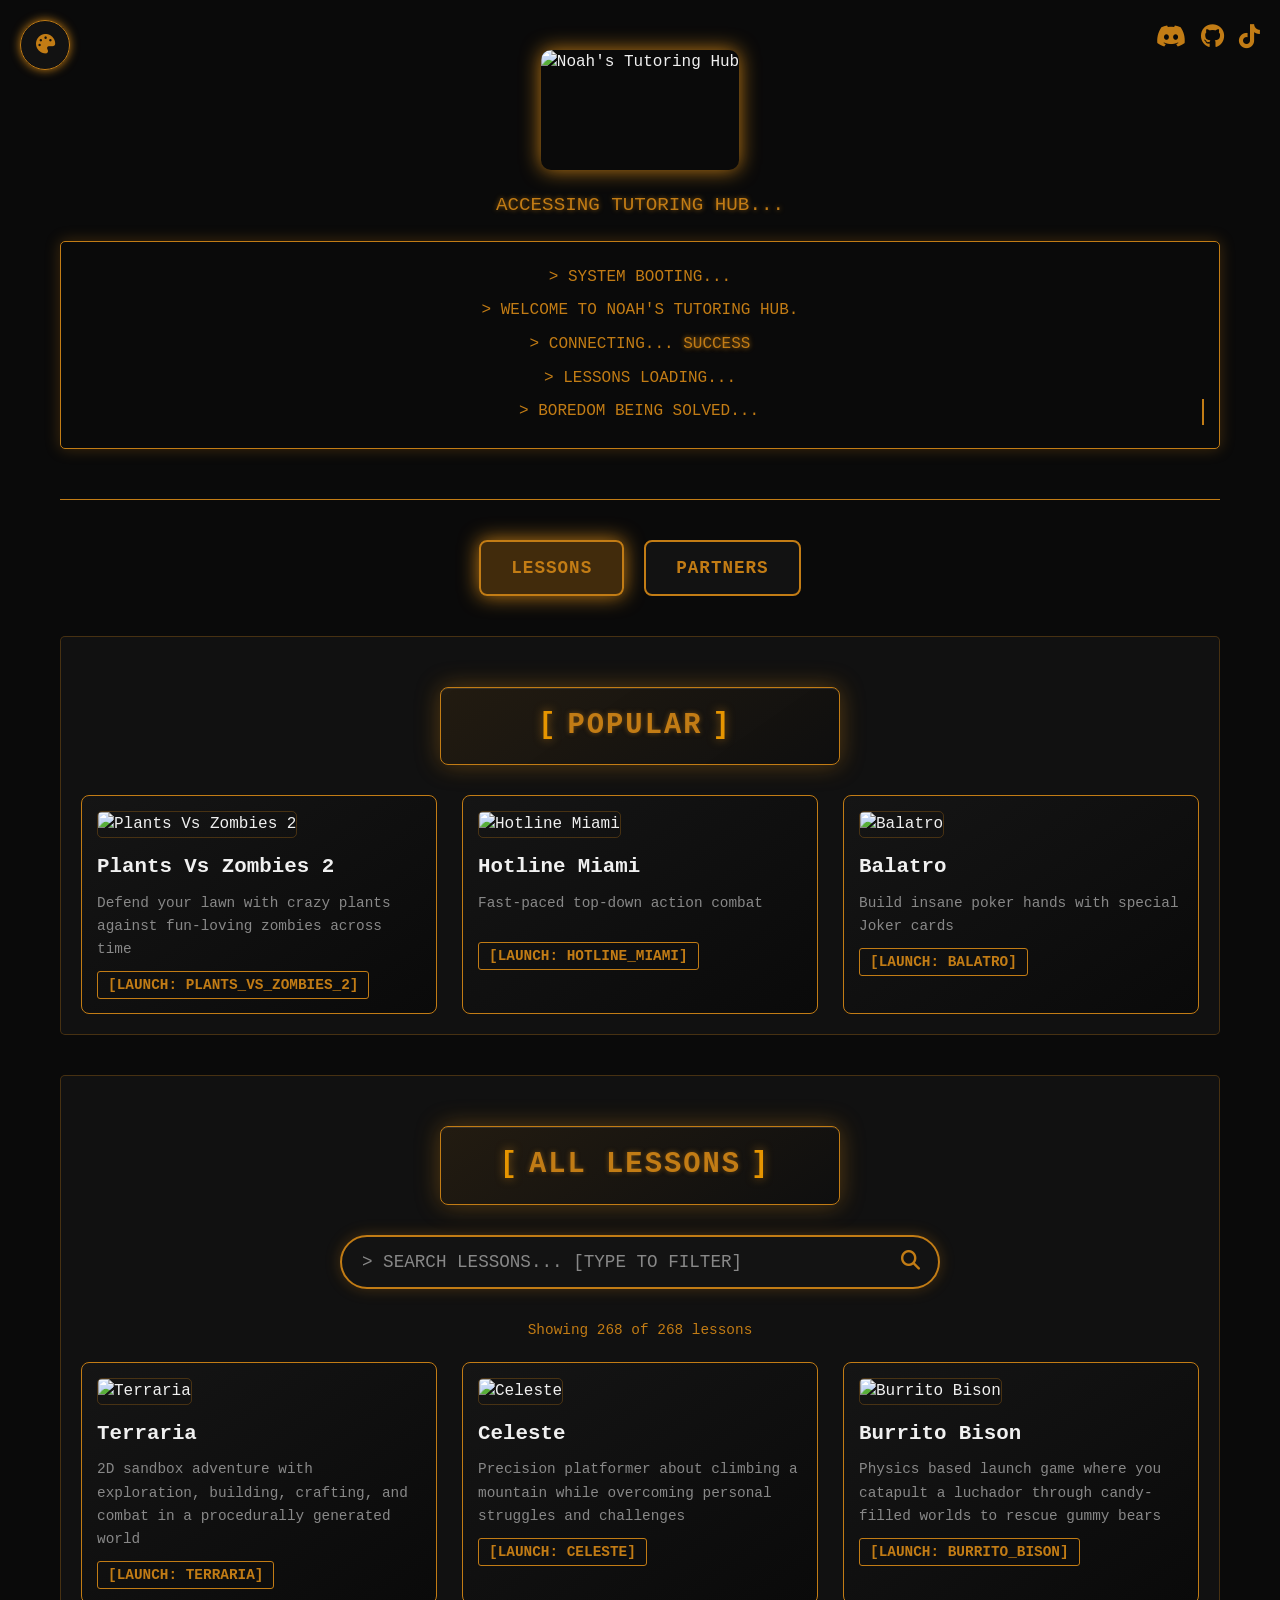
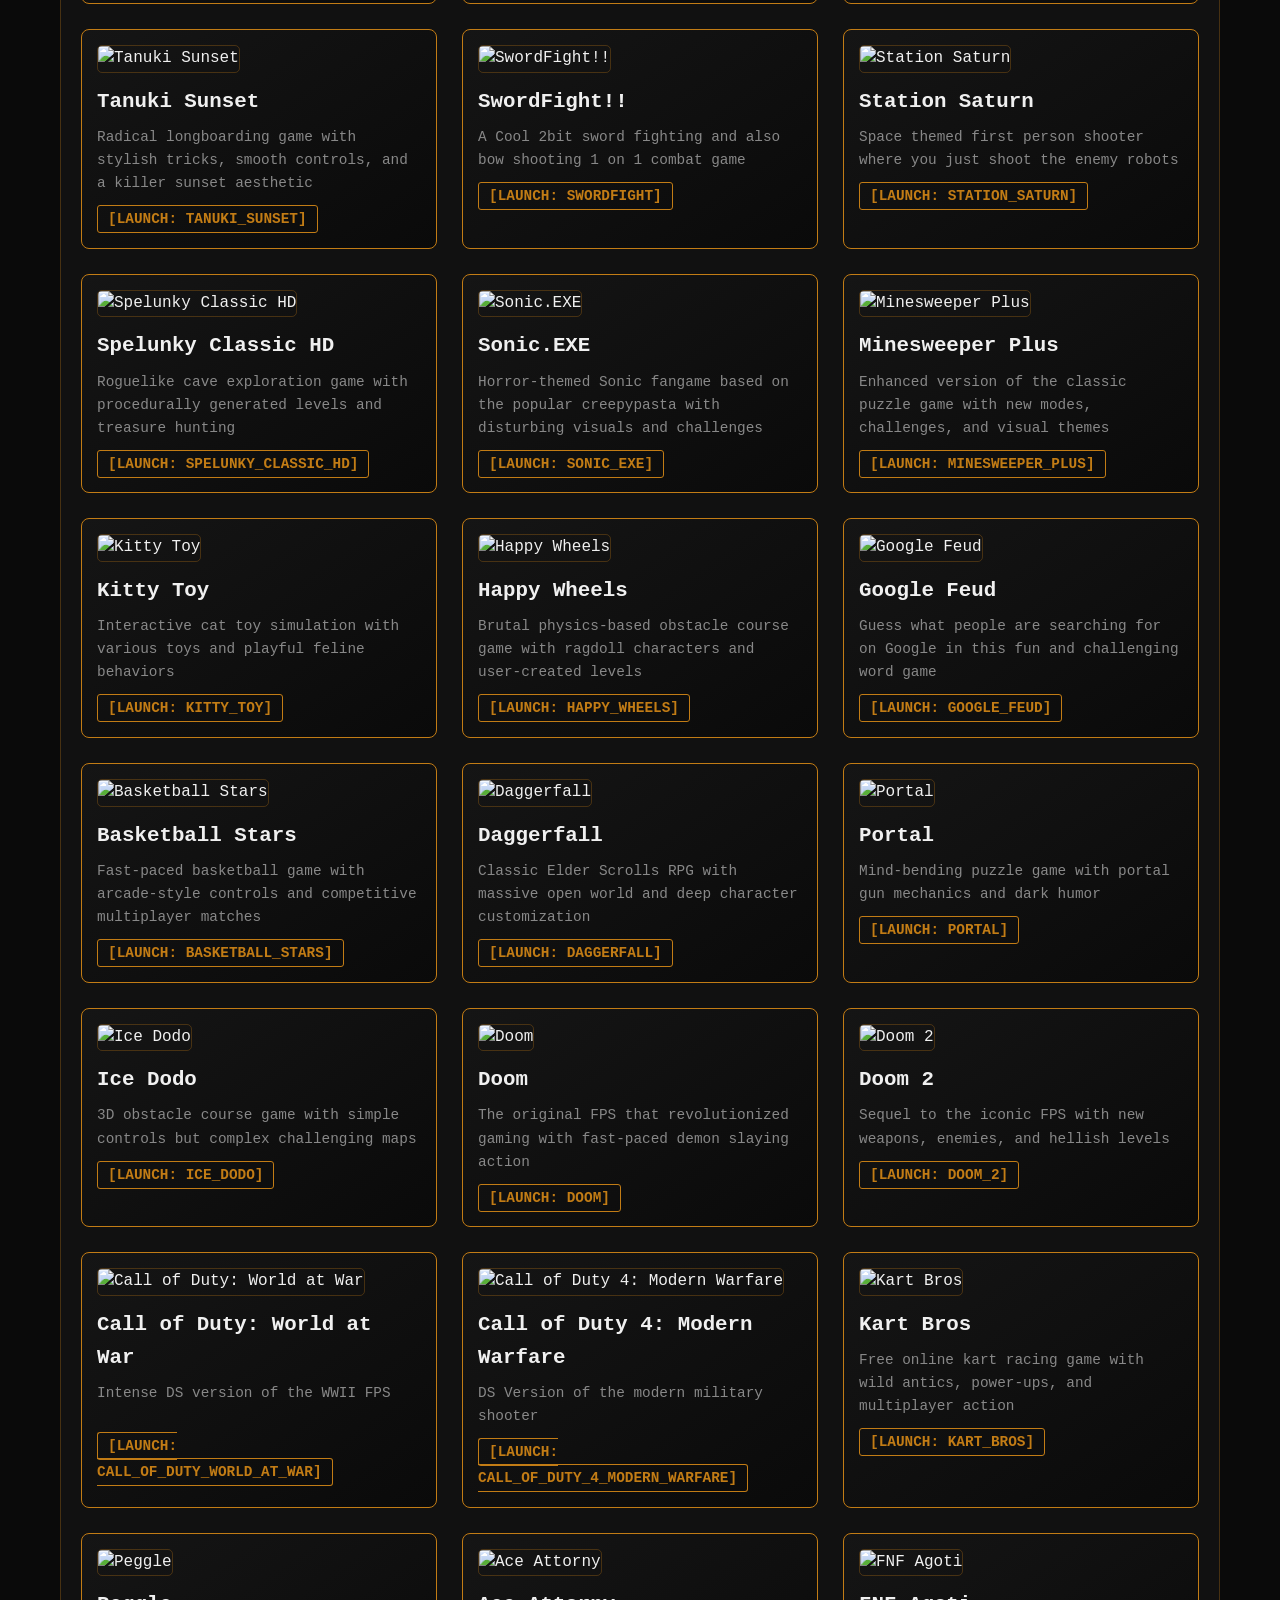
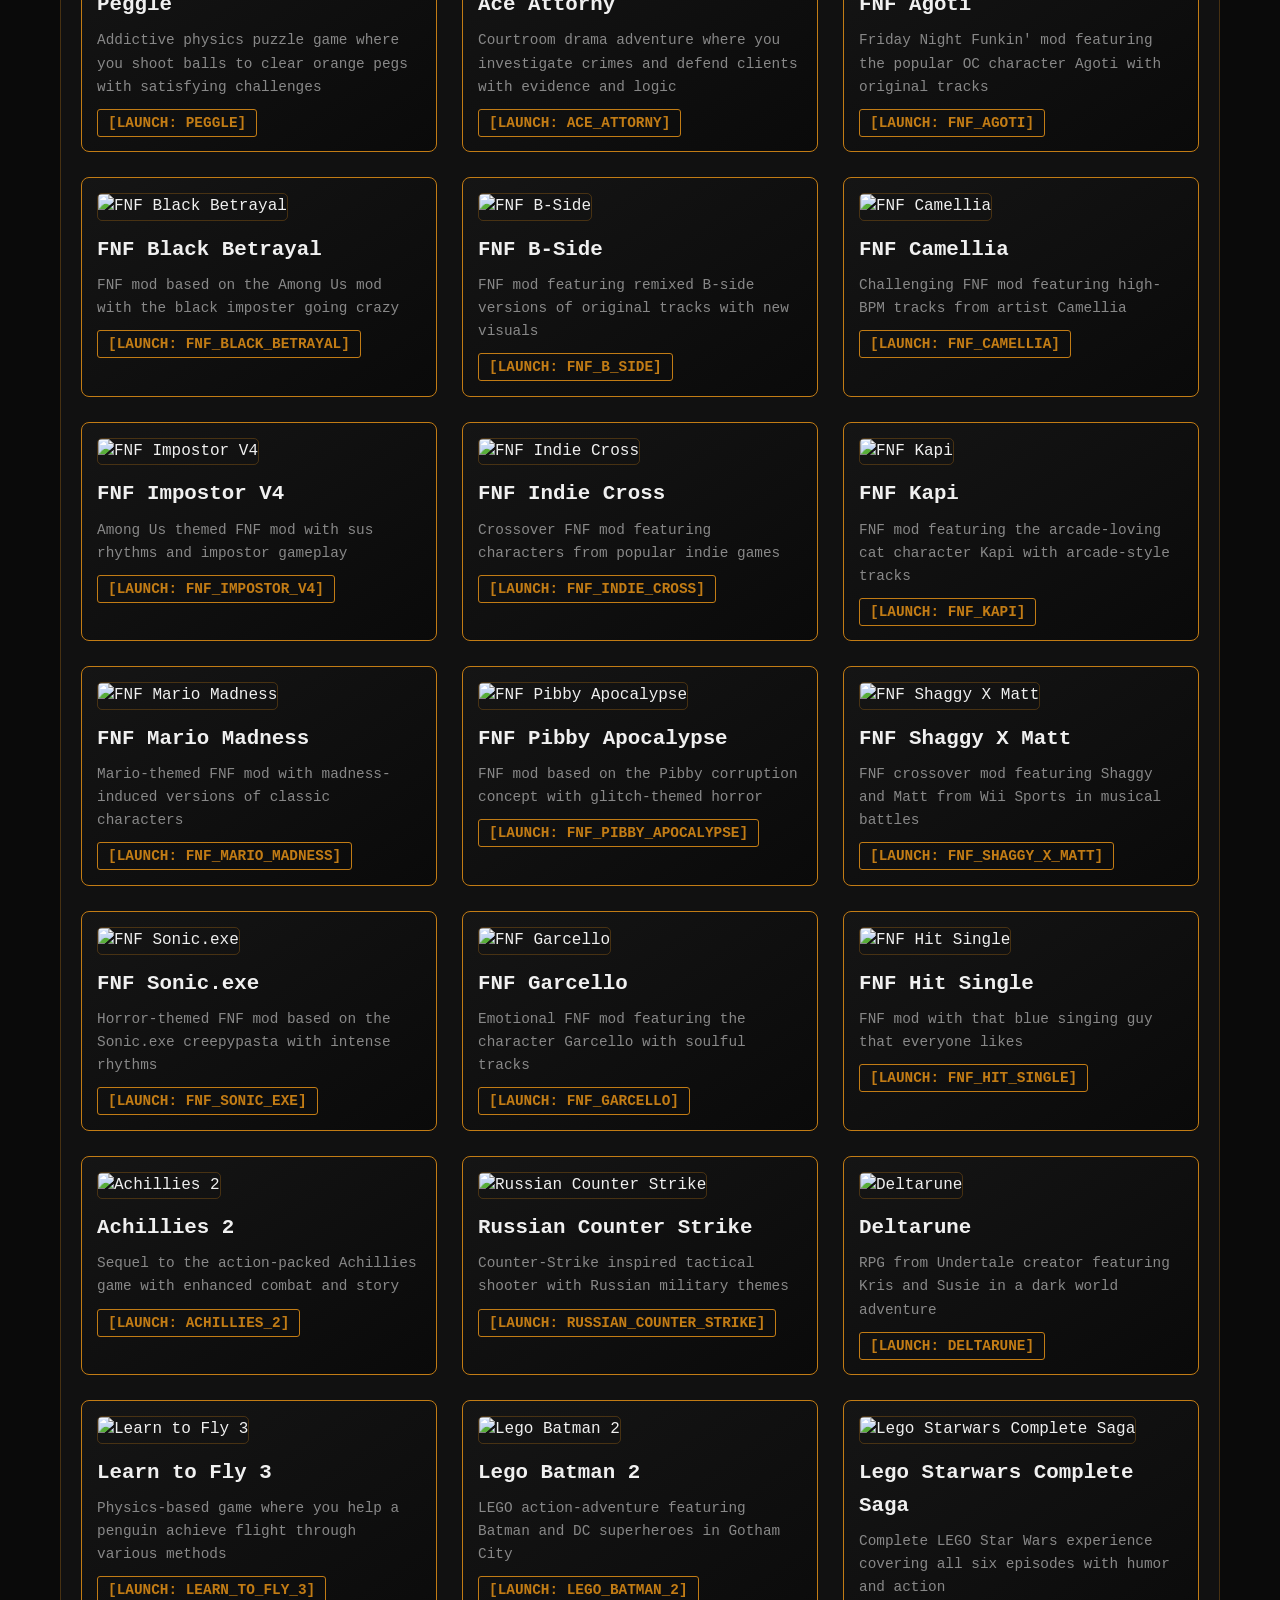
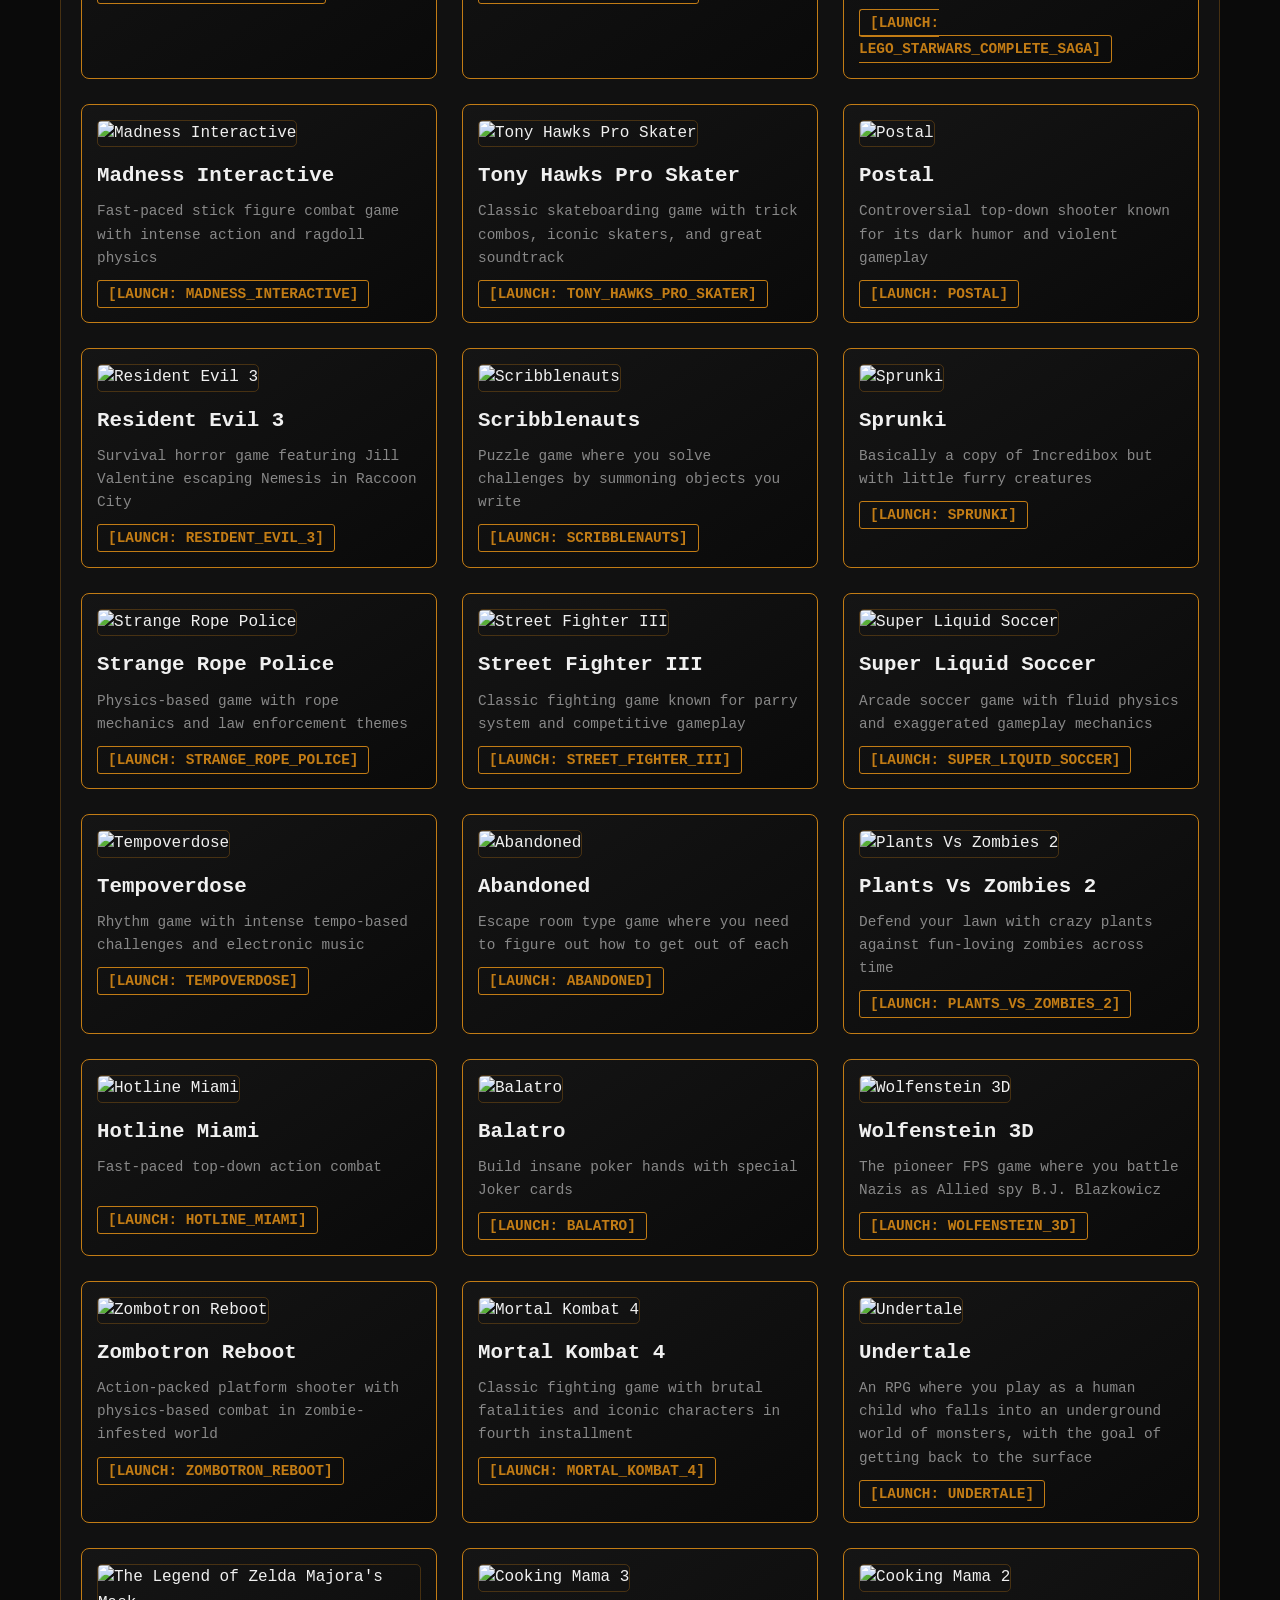
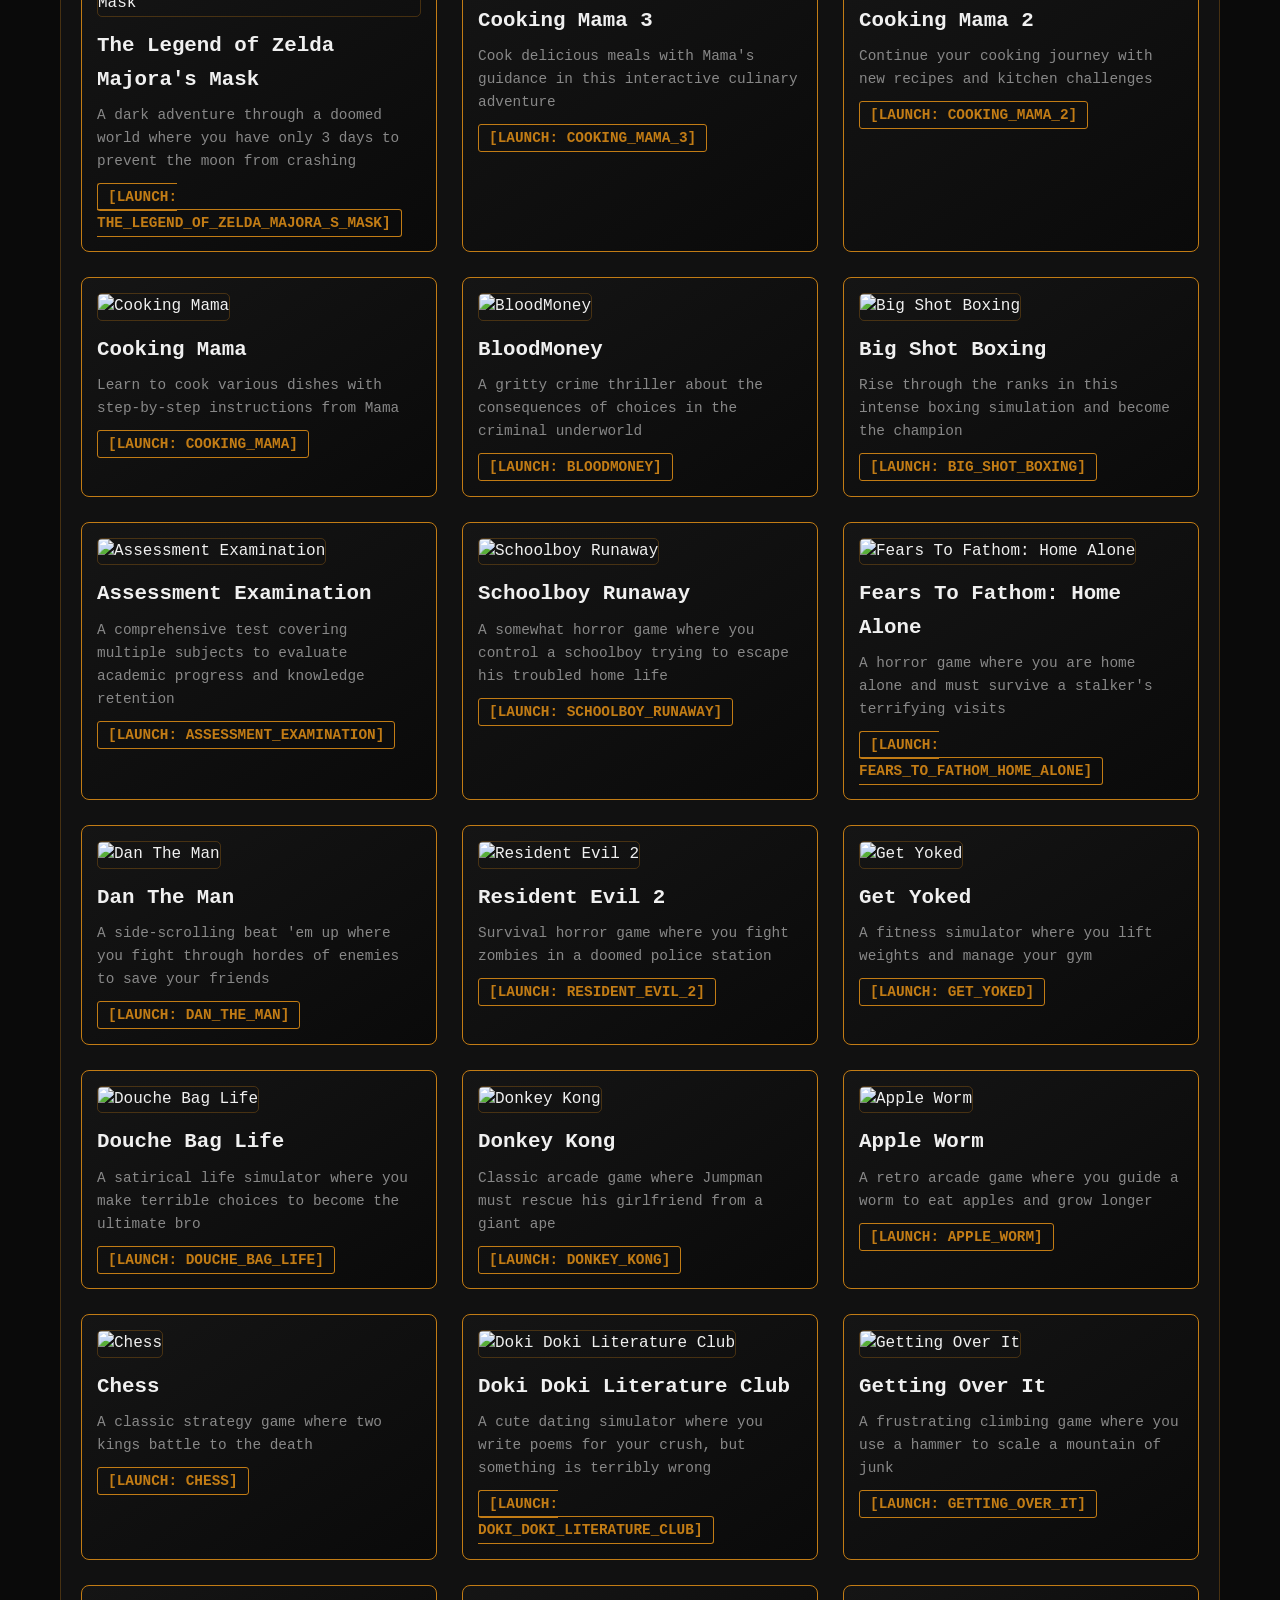
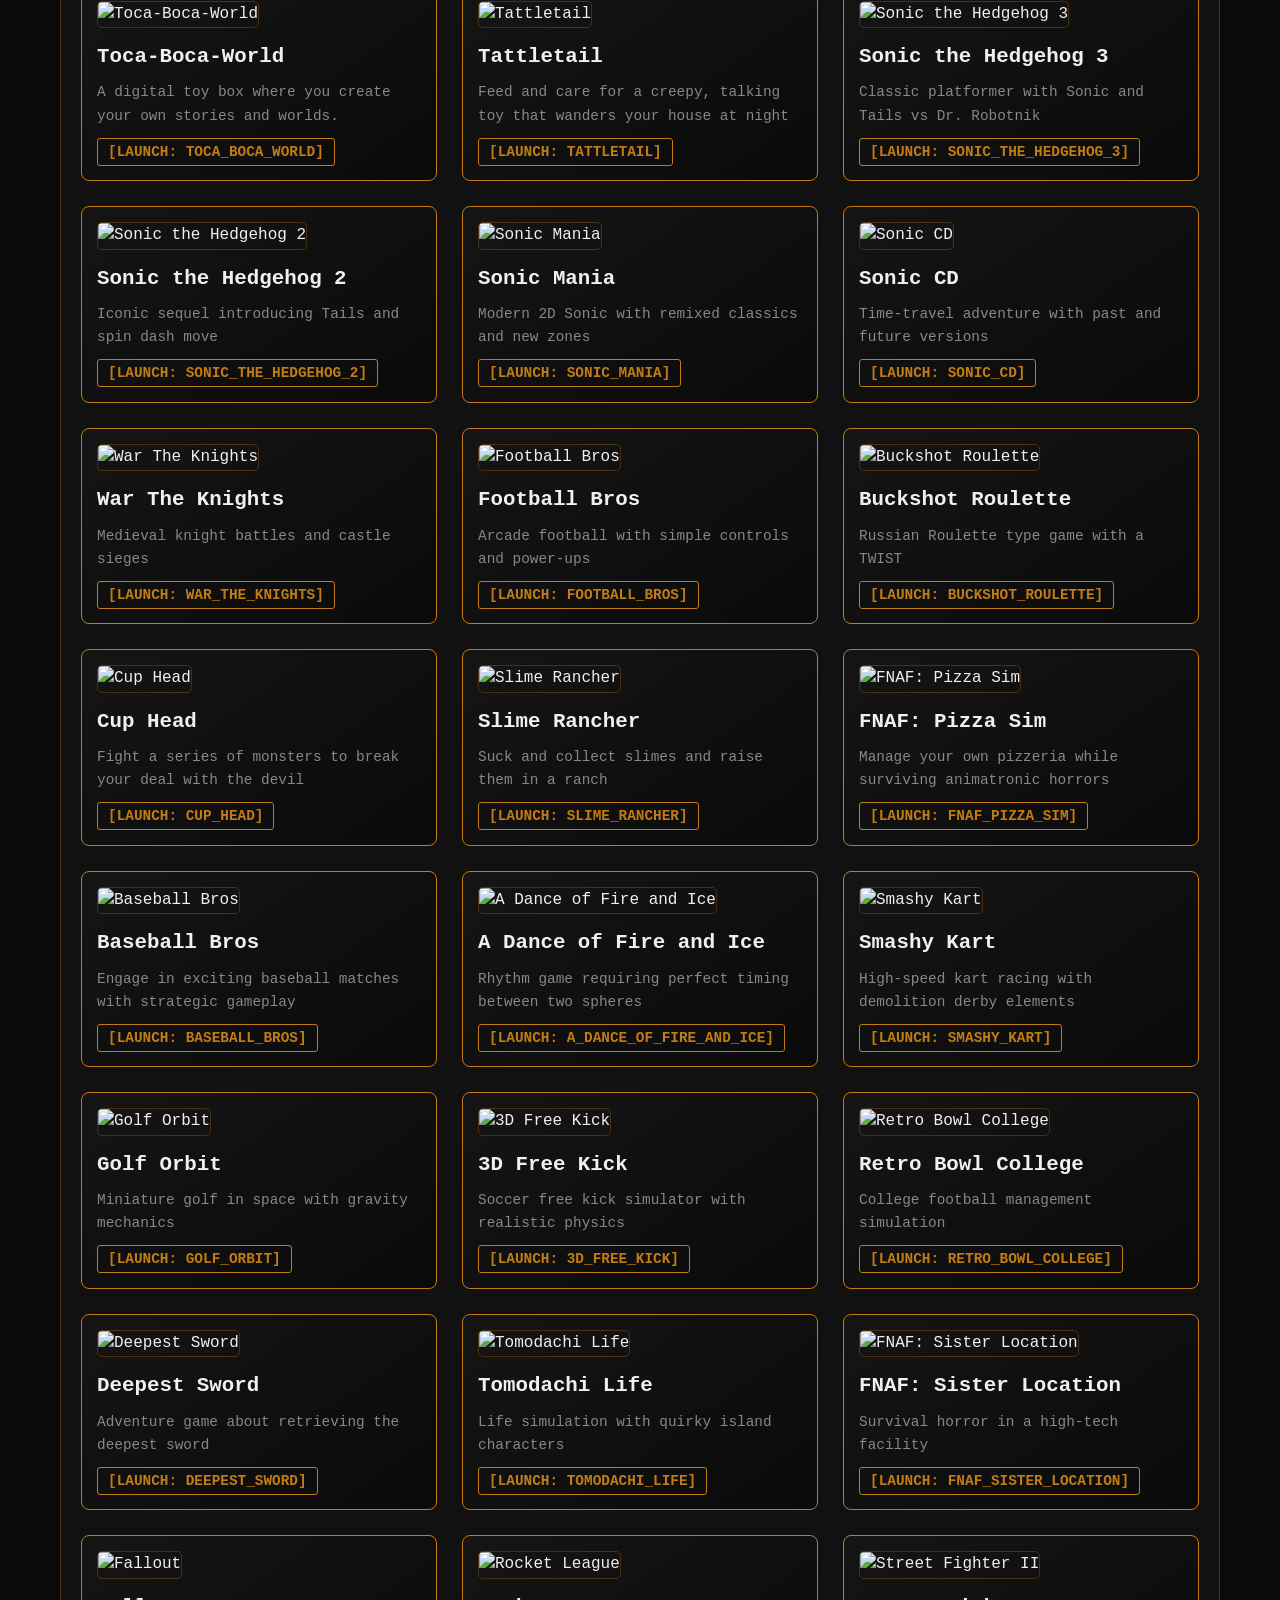
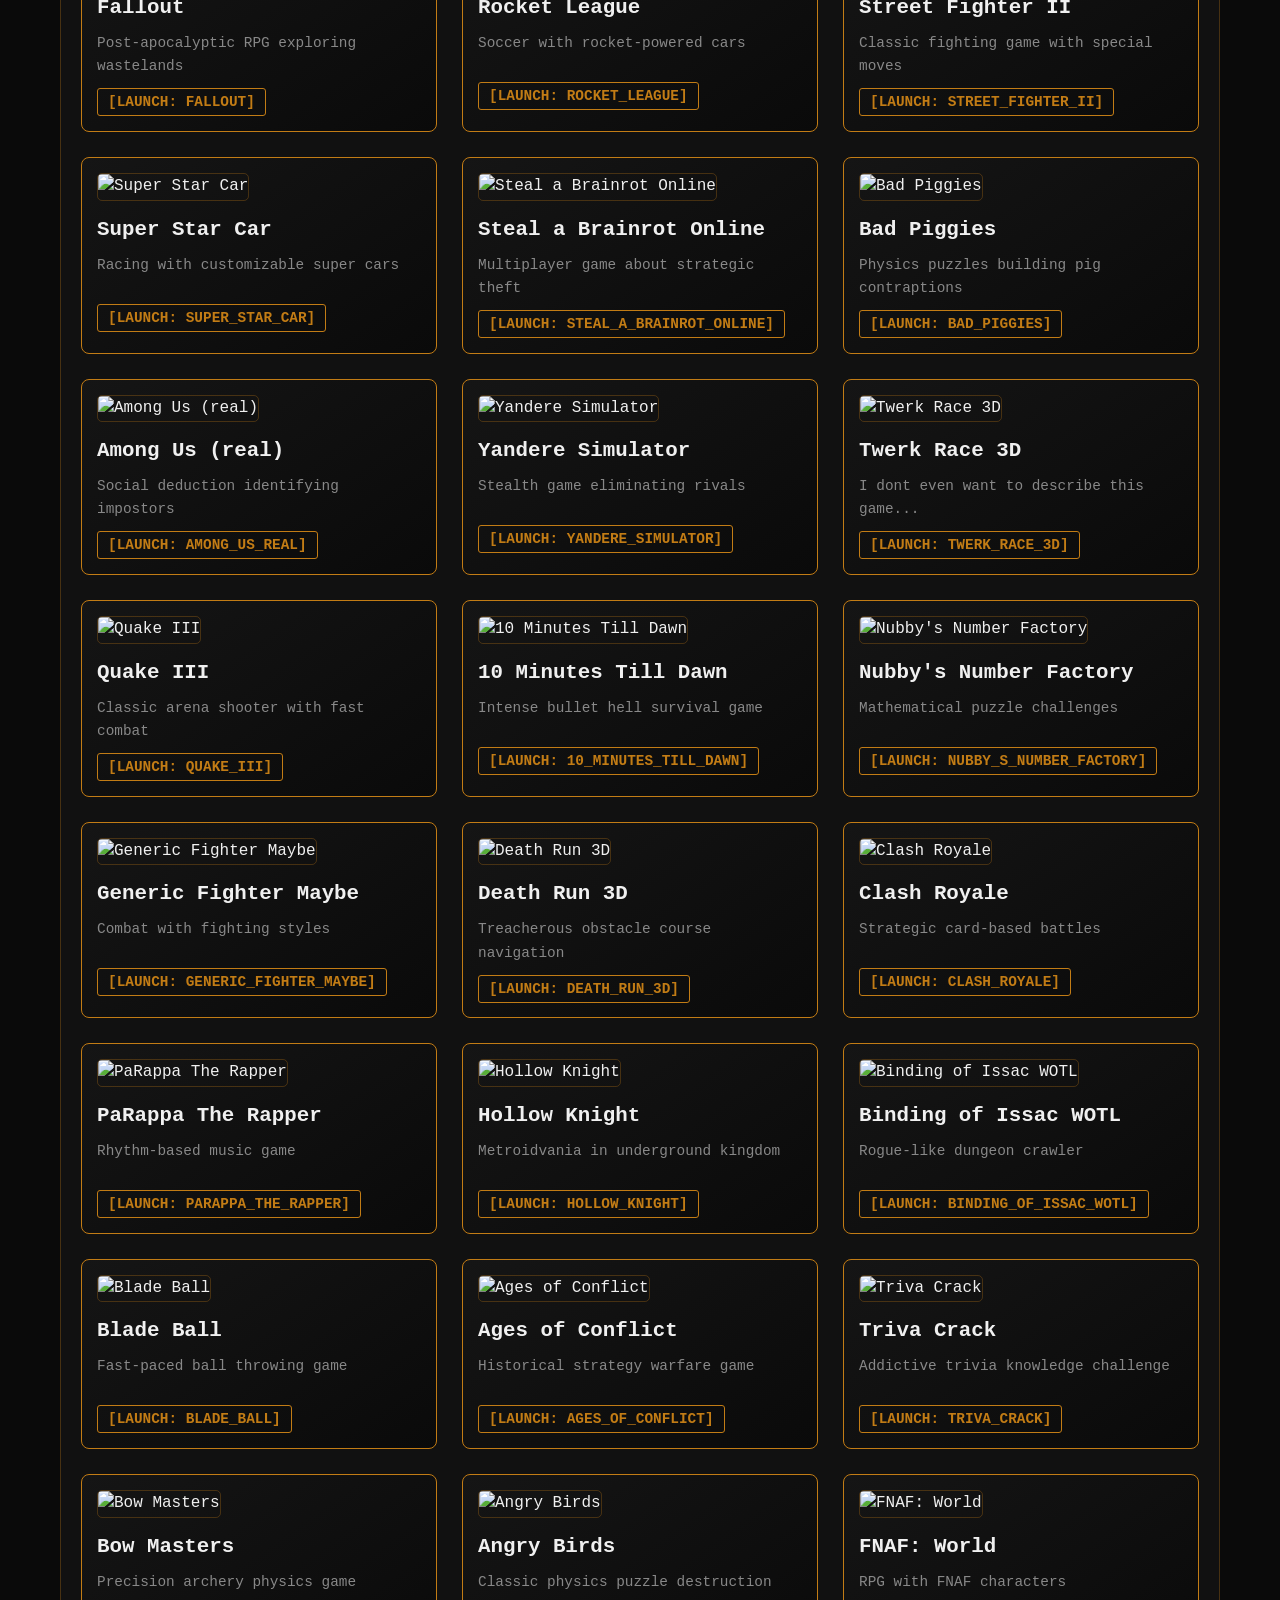
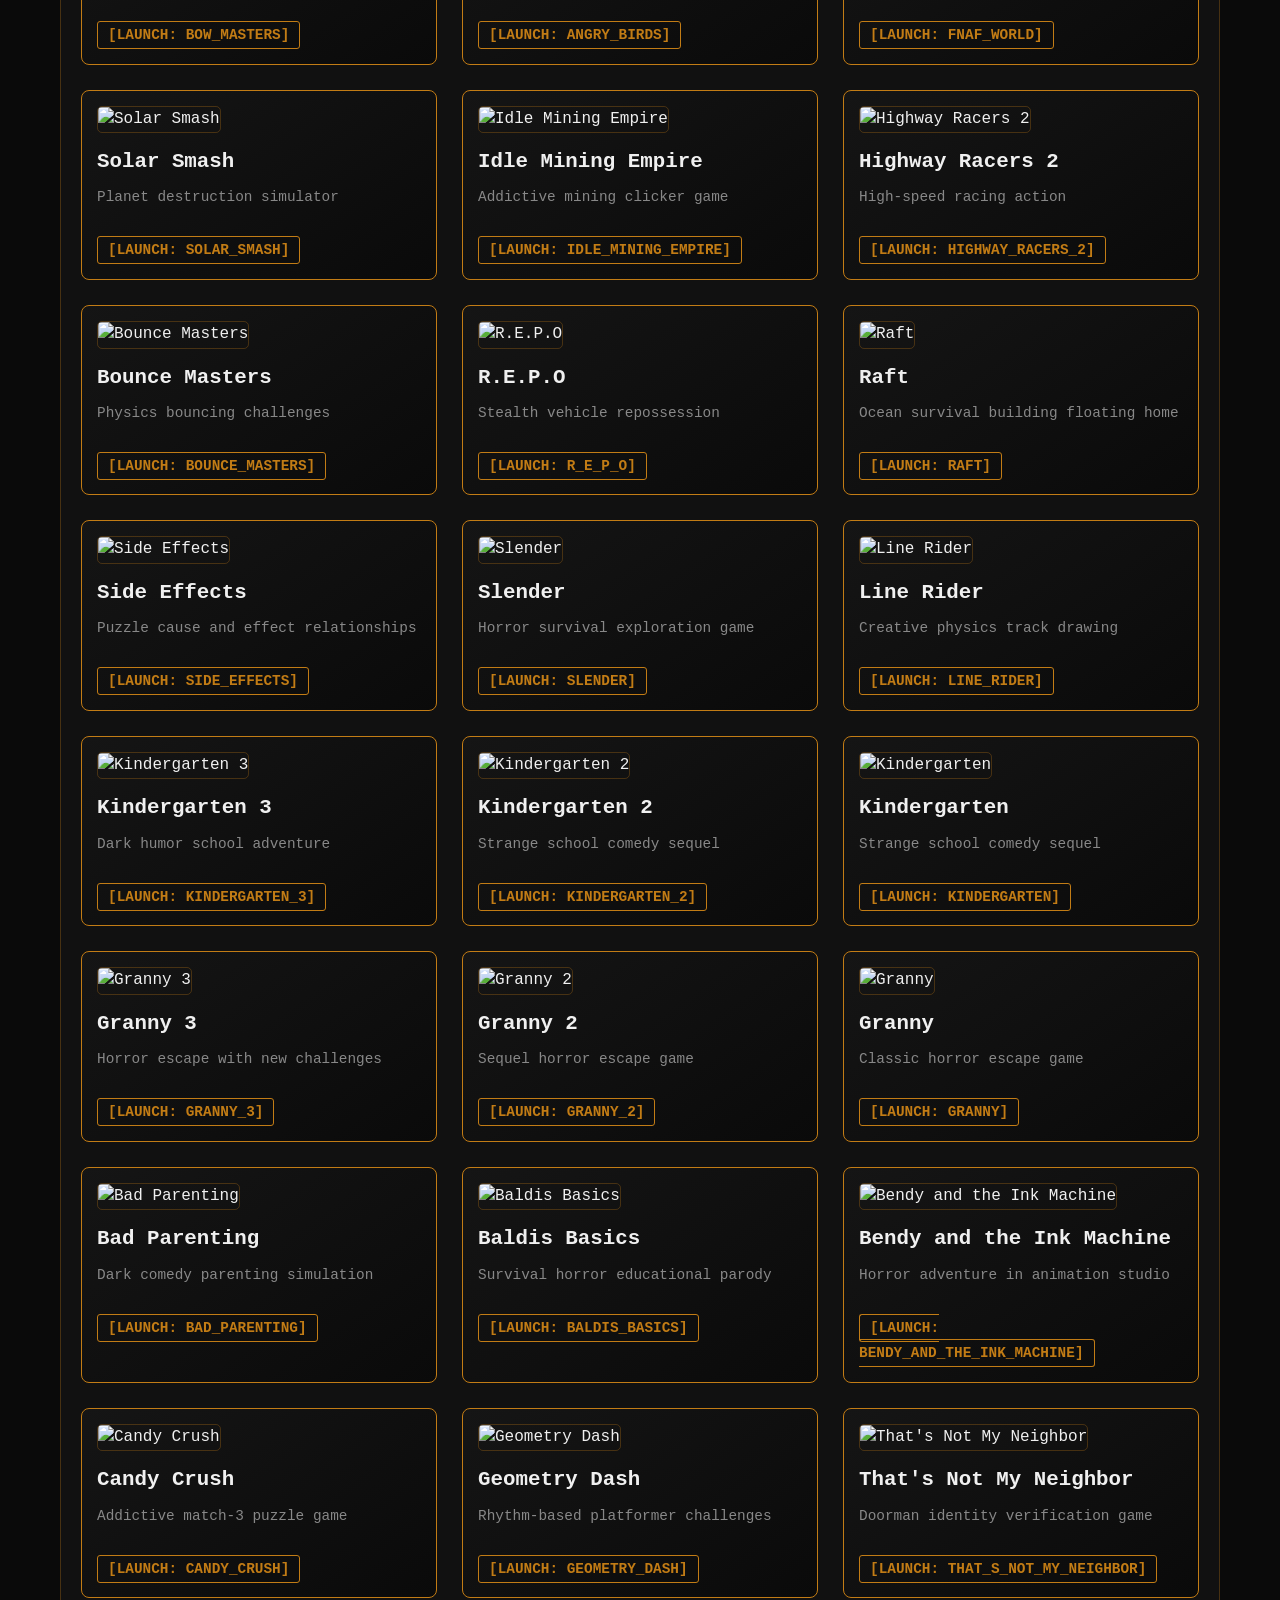
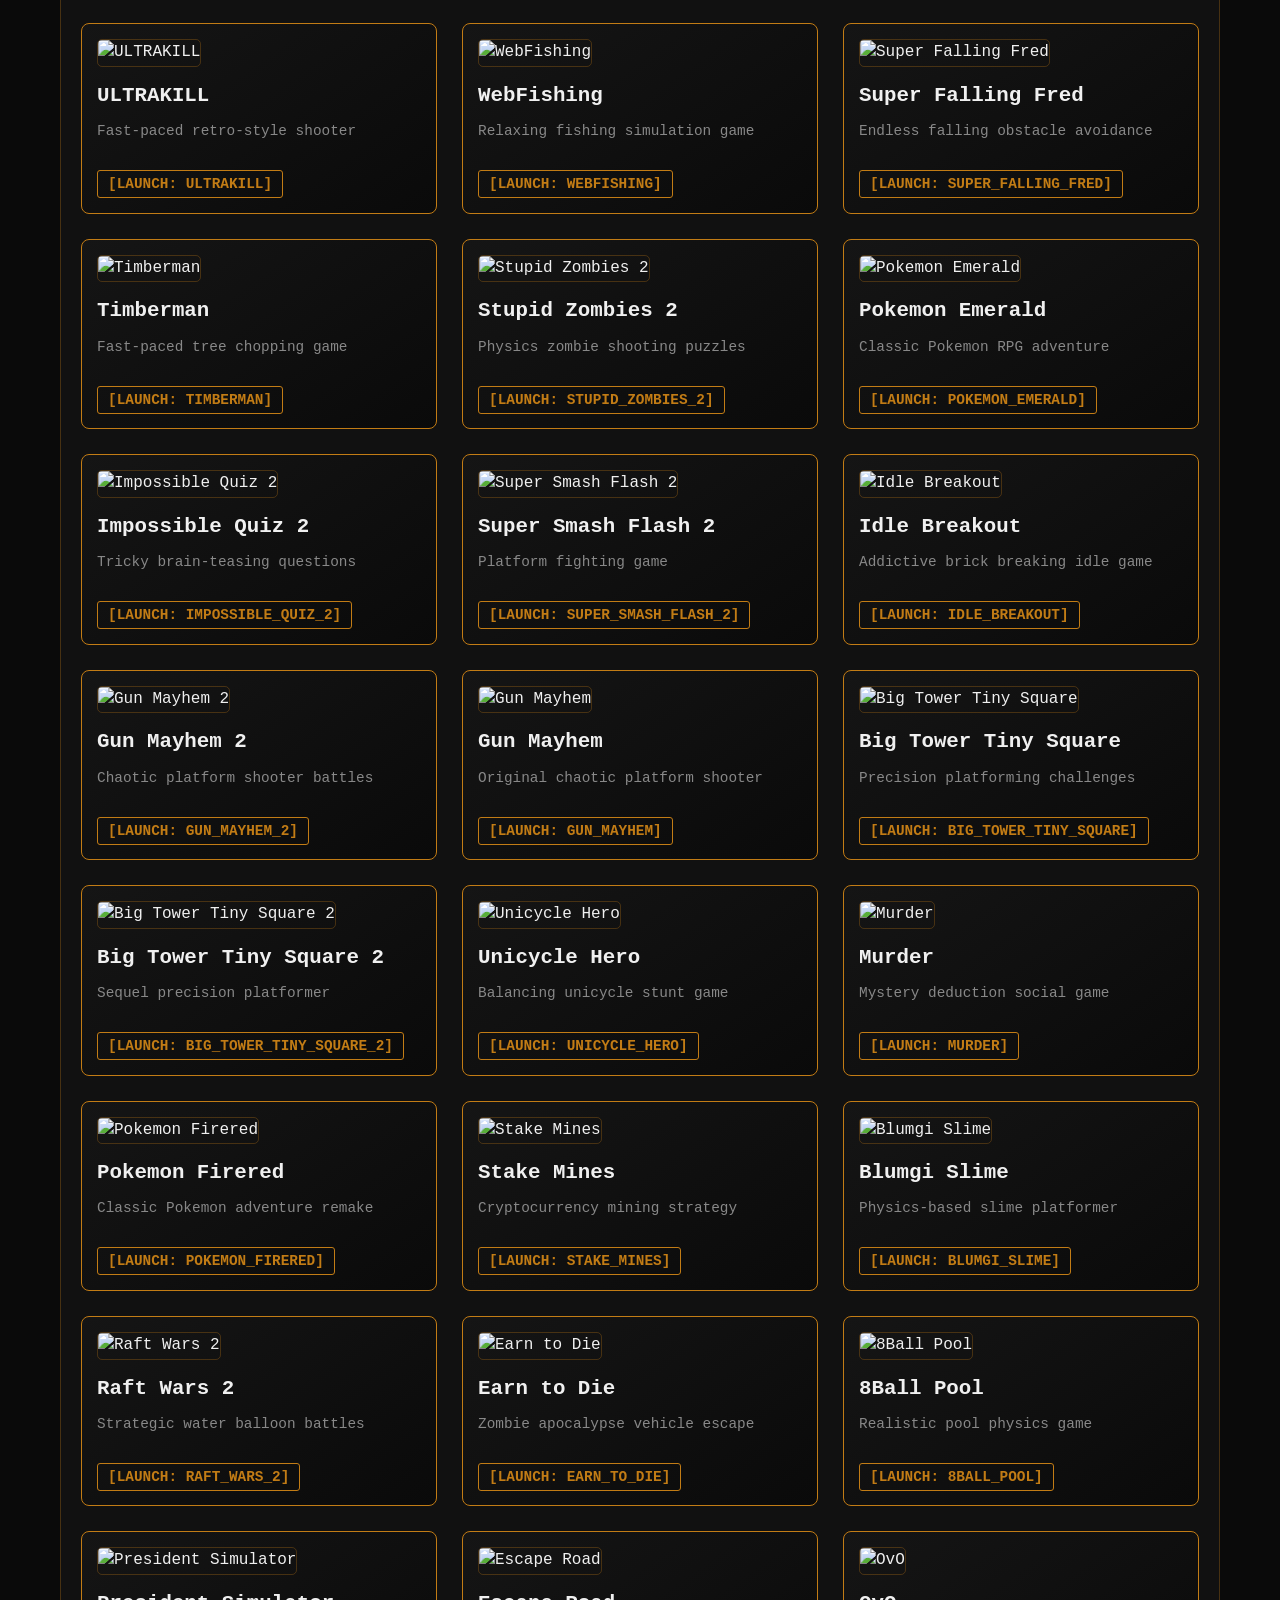
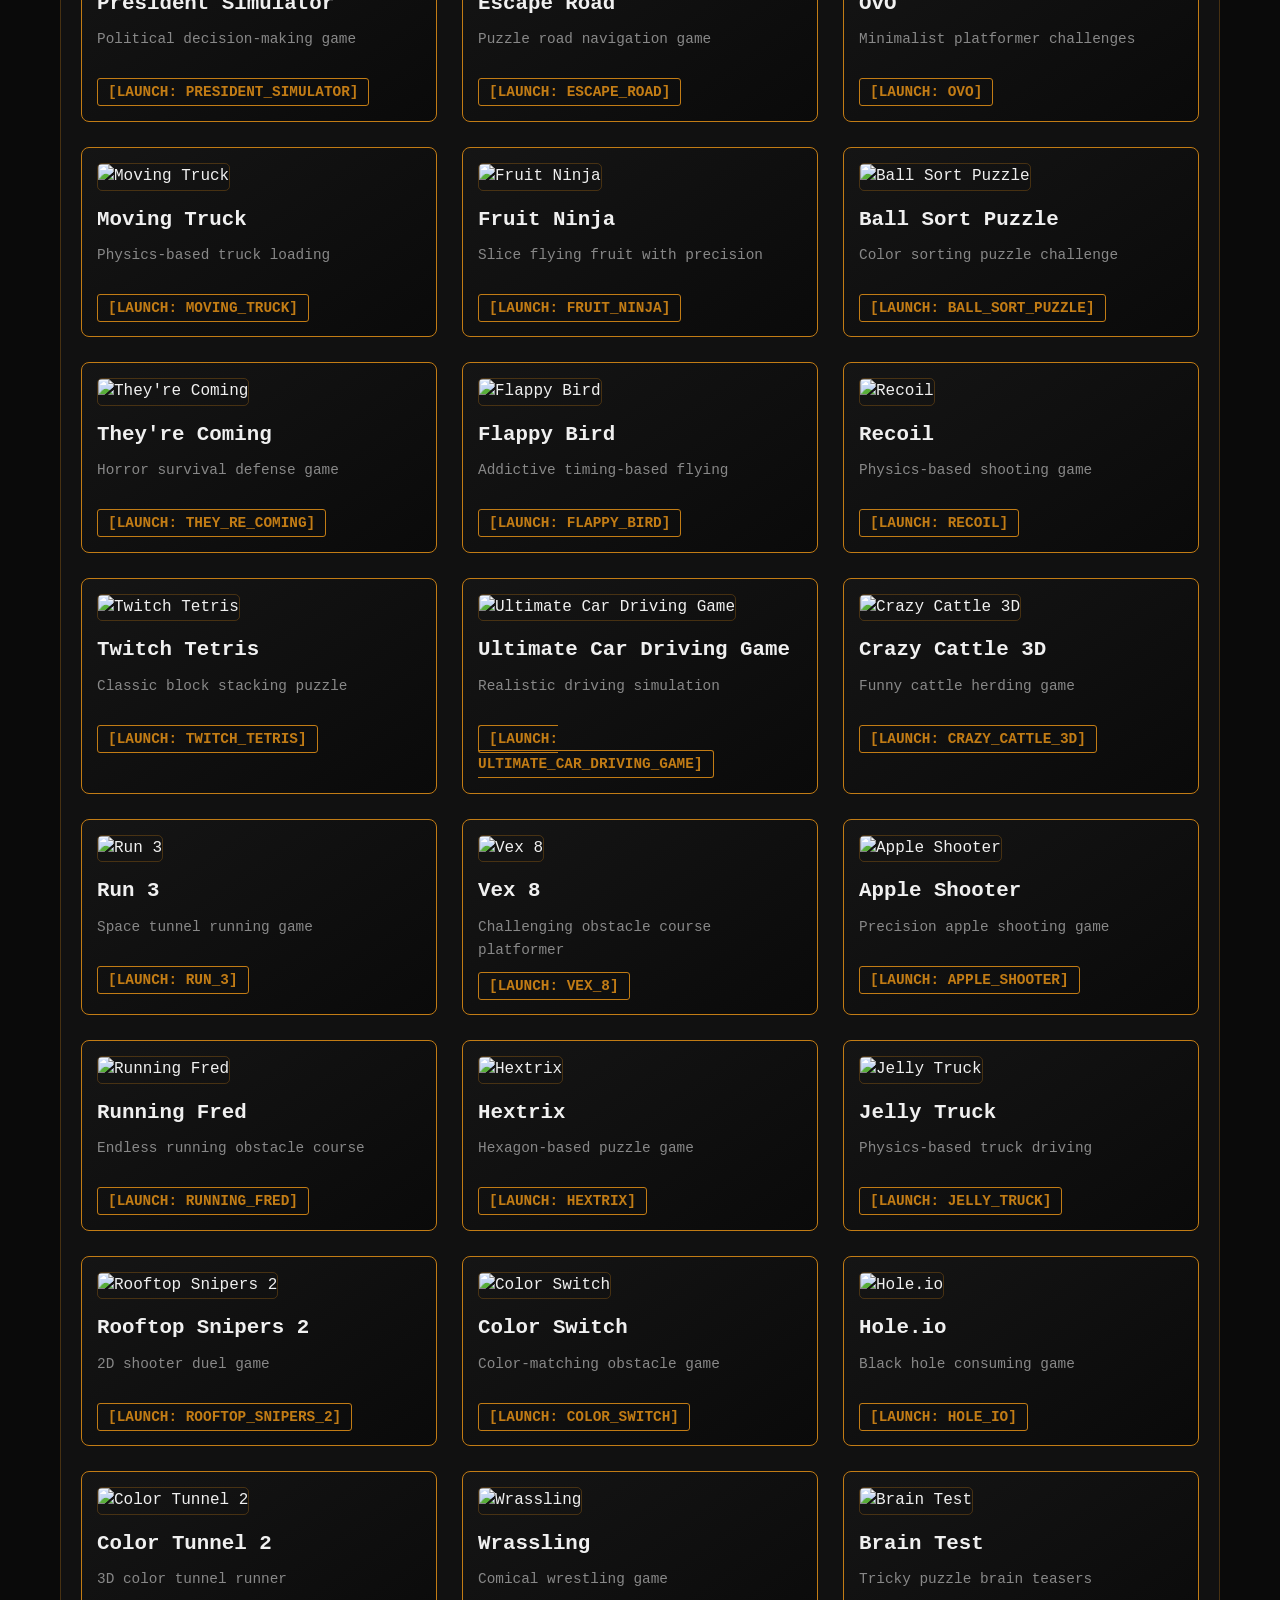
==== commit 1769138a: "Update index.html" ====
--- a/index.html
+++ b/index.html
@@ -317,19 +317,19 @@
 
     <script>
         const games = [
-            { title: "Terraria", desc: "Classic Elder Scrolls RPG with massive open world and deep character customization", url: "https://raw.githack.com/NoahsAmazingTutoringHelp/Noahs-Calculus-Tutor/master/games/148.html", image: "https://cdn.jsdelivr.net/gh/NoahsAmazingTutoringHelp/Noahs-Calculus-Tutor/images/271.jpg" },
-            { title: "Celeste", desc: "Classic Elder Scrolls RPG with massive open world and deep character customization", url: "https://raw.githack.com/NoahsAmazingTutoringHelp/Noahs-Calculus-Tutor/master/games/147.html", image: "https://cdn.jsdelivr.net/gh/NoahsAmazingTutoringHelp/Noahs-Calculus-Tutor/images/270.jpg" },
-            { title: "Burrito Bison", desc: "Classic Elder Scrolls RPG with massive open world and deep character customization", url: "https://noahsamazingtutoringhelp.github.io/cautious-rotary-phone/", image: "https://cdn.jsdelivr.net/gh/NoahsAmazingTutoringHelp/Noahs-Calculus-Tutor/images/130.jpg" },
-            { title: "Tanuki Sunset", desc: "Classic Elder Scrolls RPG with massive open world and deep character customization", url: "https://raw.githack.com/NoahsAmazingTutoringHelp/Noahs-Calculus-Tutor/master/games/146.html", image: "https://cdn.jsdelivr.net/gh/NoahsAmazingTutoringHelp/Noahs-Calculus-Tutor/images/269.jpg" },
-            { title: "SwordFight!!", desc: "Classic Elder Scrolls RPG with massive open world and deep character customization", url: "https://raw.githack.com/NoahsAmazingTutoringHelp/Noahs-Calculus-Tutor/master/games/145.html", image: "https://cdn.jsdelivr.net/gh/NoahsAmazingTutoringHelp/Noahs-Calculus-Tutor/images/268.jpg" },  
-            { title: "Station Saturn", desc: "Classic Elder Scrolls RPG with massive open world and deep character customization", url: "https://raw.githack.com/NoahsAmazingTutoringHelp/Noahs-Calculus-Tutor/master/games/144.html", image: "https://cdn.jsdelivr.net/gh/NoahsAmazingTutoringHelp/Noahs-Calculus-Tutor/images/267.jpg" },
-            { title: "Spelunky Classic HD", desc: "Classic Elder Scrolls RPG with massive open world and deep character customization", url: "https://raw.githack.com/NoahsAmazingTutoringHelp/Noahs-Calculus-Tutor/master/games/143.html", image: "https://cdn.jsdelivr.net/gh/NoahsAmazingTutoringHelp/Noahs-Calculus-Tutor/images/266.jpg" },
-            { title: "Sonic.EXE", desc: "Classic Elder Scrolls RPG with massive open world and deep character customization", url: "https://raw.githack.com/NoahsAmazingTutoringHelp/Noahs-Calculus-Tutor/master/games/142.html", image: "https://cdn.jsdelivr.net/gh/NoahsAmazingTutoringHelp/Noahs-Calculus-Tutor/images/265.jpg" },  
-            { title: "Minesweeper Plus", desc: "Classic Elder Scrolls RPG with massive open world and deep character customization", url: "https://raw.githack.com/NoahsAmazingTutoringHelp/Noahs-Calculus-Tutor/master/games/141.html", image: "https://cdn.jsdelivr.net/gh/NoahsAmazingTutoringHelp/Noahs-Calculus-Tutor/images/264.jpg" },
-            { title: "Kitty Toy", desc: "Classic Elder Scrolls RPG with massive open world and deep character customization", url: "https://raw.githack.com/NoahsAmazingTutoringHelp/Noahs-Calculus-Tutor/master/games/140.html", image: "https://cdn.jsdelivr.net/gh/NoahsAmazingTutoringHelp/Noahs-Calculus-Tutor/images/263.jpg" },
-            { title: "Happy Wheels", desc: "Classic Elder Scrolls RPG with massive open world and deep character customization", url: "https://raw.githack.com/NoahsAmazingTutoringHelp/Noahs-Calculus-Tutor/master/games/139.html", image: "https://cdn.jsdelivr.net/gh/NoahsAmazingTutoringHelp/Noahs-Calculus-Tutor/images/174.jpg" },
-            { title: "Google Feud", desc: "Classic Elder Scrolls RPG with massive open world and deep character customization", url: "https://raw.githack.com/NoahsAmazingTutoringHelp/Noahs-Calculus-Tutor/master/games/138.html", image: "https://cdn.jsdelivr.net/gh/NoahsAmazingTutoringHelp/Noahs-Calculus-Tutor/images/262.jpg" },  
-            { title: "Basketball Stars", desc: "Classic Elder Scrolls RPG with massive open world and deep character customization", url: "https://raw.githack.com/NoahsAmazingTutoringHelp/Noahs-Calculus-Tutor/master/games/137.html", image: "https://cdn.jsdelivr.net/gh/NoahsAmazingTutoringHelp/Noahs-Calculus-Tutor/images/261.jpg" },
+            { title: "Terraria", desc: "2D sandbox adventure with exploration, building, crafting, and combat in a procedurally generated world", url: "https://raw.githack.com/NoahsAmazingTutoringHelp/Noahs-Calculus-Tutor/master/games/148.html", image: "https://cdn.jsdelivr.net/gh/NoahsAmazingTutoringHelp/Noahs-Calculus-Tutor/images/271.jpg" },
+            { title: "Celeste", desc: "Precision platformer about climbing a mountain while overcoming personal struggles and challenges", url: "https://raw.githack.com/NoahsAmazingTutoringHelp/Noahs-Calculus-Tutor/master/games/147.html", image: "https://cdn.jsdelivr.net/gh/NoahsAmazingTutoringHelp/Noahs-Calculus-Tutor/images/270.jpg" },
+            { title: "Burrito Bison", desc: "Physics based launch game where you catapult a luchador through candy-filled worlds to rescue gummy bears", url: "https://noahsamazingtutoringhelp.github.io/cautious-rotary-phone/", image: "https://cdn.jsdelivr.net/gh/NoahsAmazingTutoringHelp/Noahs-Calculus-Tutor/images/130.jpg" },
+            { title: "Tanuki Sunset", desc: "Radical longboarding game with stylish tricks, smooth controls, and a killer sunset aesthetic", url: "https://raw.githack.com/NoahsAmazingTutoringHelp/Noahs-Calculus-Tutor/master/games/146.html", image: "https://cdn.jsdelivr.net/gh/NoahsAmazingTutoringHelp/Noahs-Calculus-Tutor/images/269.jpg" },
+            { title: "SwordFight!!", desc: "A Cool 2bit sword fighting and also bow shooting 1 on 1 combat game", url: "https://raw.githack.com/NoahsAmazingTutoringHelp/Noahs-Calculus-Tutor/master/games/145.html", image: "https://cdn.jsdelivr.net/gh/NoahsAmazingTutoringHelp/Noahs-Calculus-Tutor/images/268.jpg" },  
+            { title: "Station Saturn", desc: "Space themed first person shooter where you just shoot the enemy robots", url: "https://raw.githack.com/NoahsAmazingTutoringHelp/Noahs-Calculus-Tutor/master/games/144.html", image: "https://cdn.jsdelivr.net/gh/NoahsAmazingTutoringHelp/Noahs-Calculus-Tutor/images/267.jpg" },
+            { title: "Spelunky Classic HD", desc: "Roguelike cave exploration game with procedurally generated levels and treasure hunting", url: "https://raw.githack.com/NoahsAmazingTutoringHelp/Noahs-Calculus-Tutor/master/games/143.html", image: "https://cdn.jsdelivr.net/gh/NoahsAmazingTutoringHelp/Noahs-Calculus-Tutor/images/266.jpg" },
+            { title: "Sonic.EXE", desc: "Horror-themed Sonic fangame based on the popular creepypasta with disturbing visuals and challenges", url: "https://raw.githack.com/NoahsAmazingTutoringHelp/Noahs-Calculus-Tutor/master/games/142.html", image: "https://cdn.jsdelivr.net/gh/NoahsAmazingTutoringHelp/Noahs-Calculus-Tutor/images/265.jpg" },  
+            { title: "Minesweeper Plus", desc: "Enhanced version of the classic puzzle game with new modes, challenges, and visual themes", url: "https://raw.githack.com/NoahsAmazingTutoringHelp/Noahs-Calculus-Tutor/master/games/141.html", image: "https://cdn.jsdelivr.net/gh/NoahsAmazingTutoringHelp/Noahs-Calculus-Tutor/images/264.jpg" },
+            { title: "Kitty Toy", desc: "Interactive cat toy simulation with various toys and playful feline behaviors", url: "https://raw.githack.com/NoahsAmazingTutoringHelp/Noahs-Calculus-Tutor/master/games/140.html", image: "https://cdn.jsdelivr.net/gh/NoahsAmazingTutoringHelp/Noahs-Calculus-Tutor/images/263.jpg" },
+            { title: "Happy Wheels", desc: "Brutal physics-based obstacle course game with ragdoll characters and user-created levels", url: "https://raw.githack.com/NoahsAmazingTutoringHelp/Noahs-Calculus-Tutor/master/games/139.html", image: "https://cdn.jsdelivr.net/gh/NoahsAmazingTutoringHelp/Noahs-Calculus-Tutor/images/174.jpg" },
+            { title: "Google Feud", desc: "Guess what people are searching for on Google in this fun and challenging word game", url: "https://raw.githack.com/NoahsAmazingTutoringHelp/Noahs-Calculus-Tutor/master/games/138.html", image: "https://cdn.jsdelivr.net/gh/NoahsAmazingTutoringHelp/Noahs-Calculus-Tutor/images/262.jpg" },  
+            { title: "Basketball Stars", desc: "Fast-paced basketball game with arcade-style controls and competitive multiplayer matches", url: "https://raw.githack.com/NoahsAmazingTutoringHelp/Noahs-Calculus-Tutor/master/games/137.html", image: "https://cdn.jsdelivr.net/gh/NoahsAmazingTutoringHelp/Noahs-Calculus-Tutor/images/261.jpg" },
             { title: "Daggerfall", desc: "Classic Elder Scrolls RPG with massive open world and deep character customization", url: "https://raw.githack.com/NoahsAmazingTutoringHelp/Noahs-Calculus-Tutor/master/games/136.html", image: "https://cdn.jsdelivr.net/gh/NoahsAmazingTutoringHelp/Noahs-Calculus-Tutor/images/252.jpg" },
             { title: "Portal", desc: "Mind-bending puzzle game with portal gun mechanics and dark humor", url: "https://raw.githack.com/NoahsAmazingTutoringHelp/Noahs-Calculus-Tutor/master/games/135.html", image: "https://cdn.jsdelivr.net/gh/NoahsAmazingTutoringHelp/Noahs-Calculus-Tutor/images/253.jpg" },
             { title: "Ice Dodo", desc: "3D obstacle course game with simple controls but complex challenging maps", url: "https://raw.githack.com/NoahsAmazingTutoringHelp/Noahs-Calculus-Tutor/master/games/134.html", image: "https://cdn.jsdelivr.net/gh/NoahsAmazingTutoringHelp/Noahs-Calculus-Tutor/images/254.jpg" },
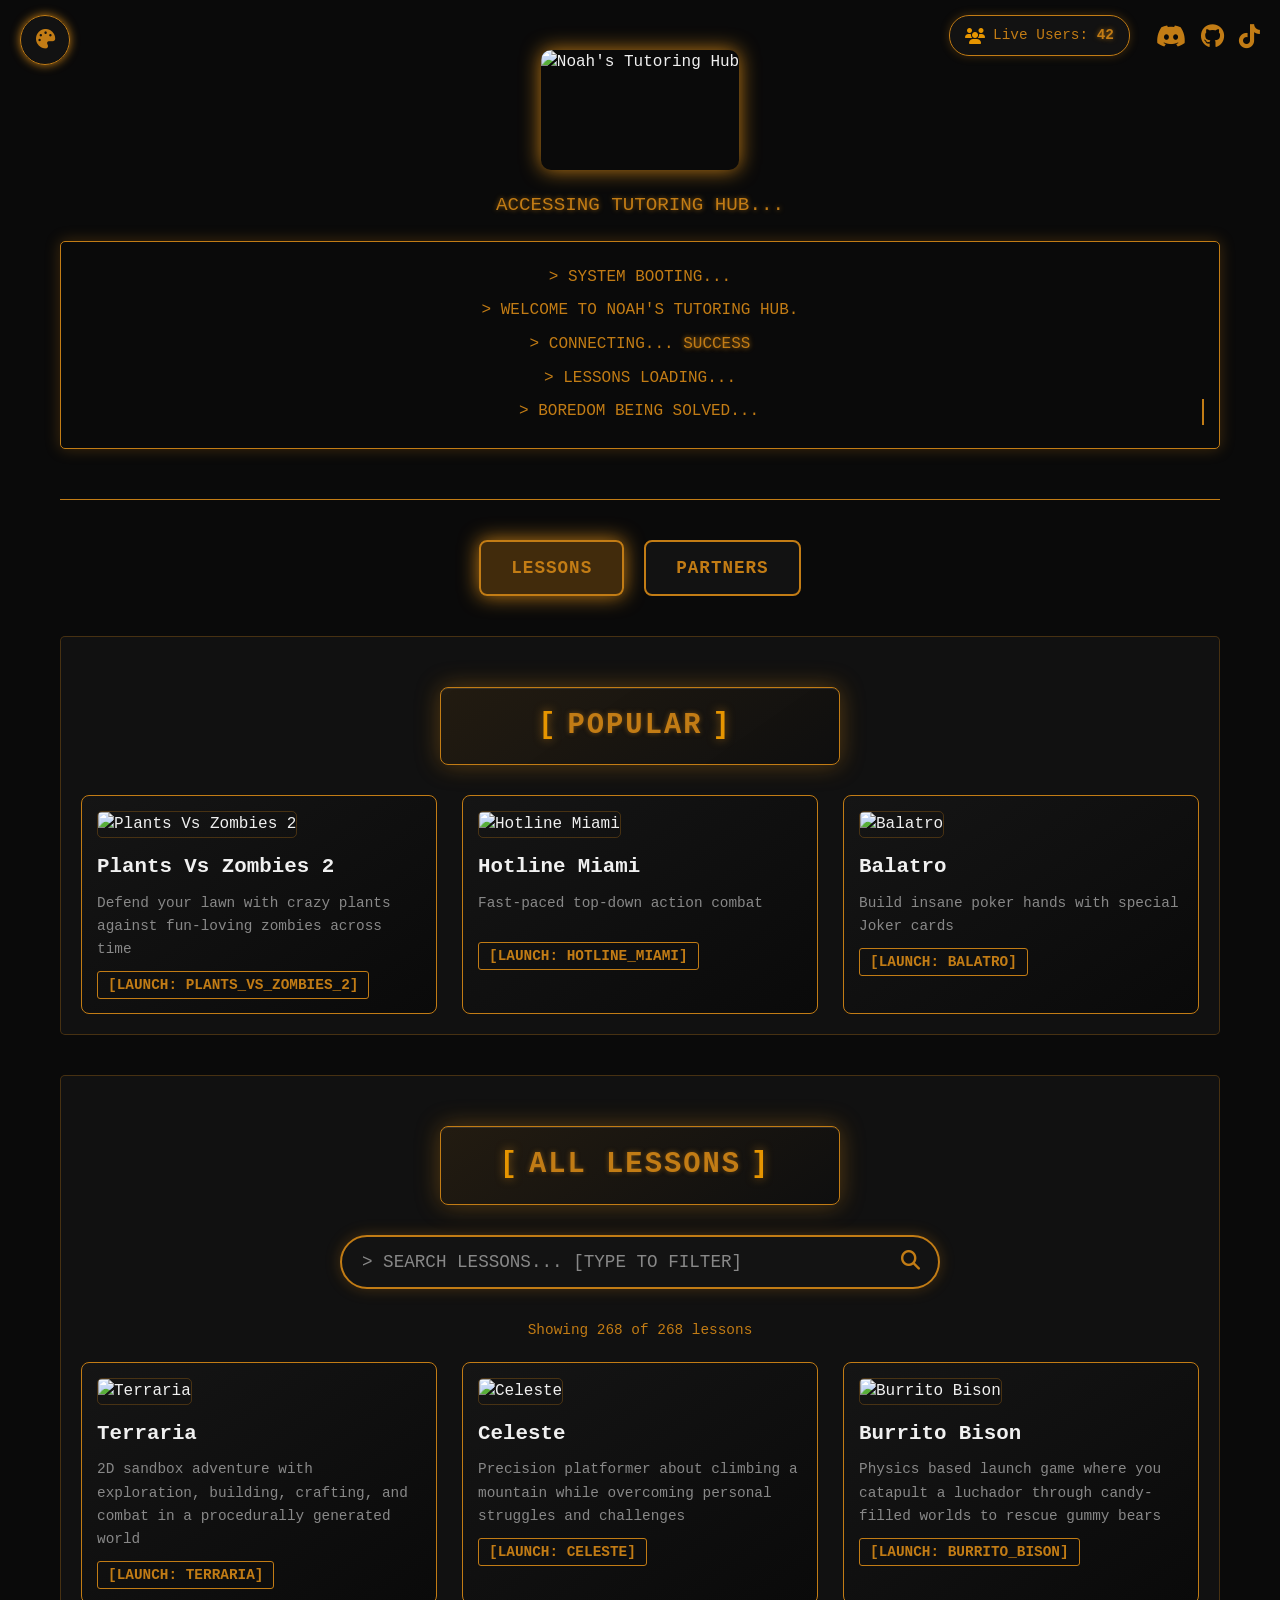
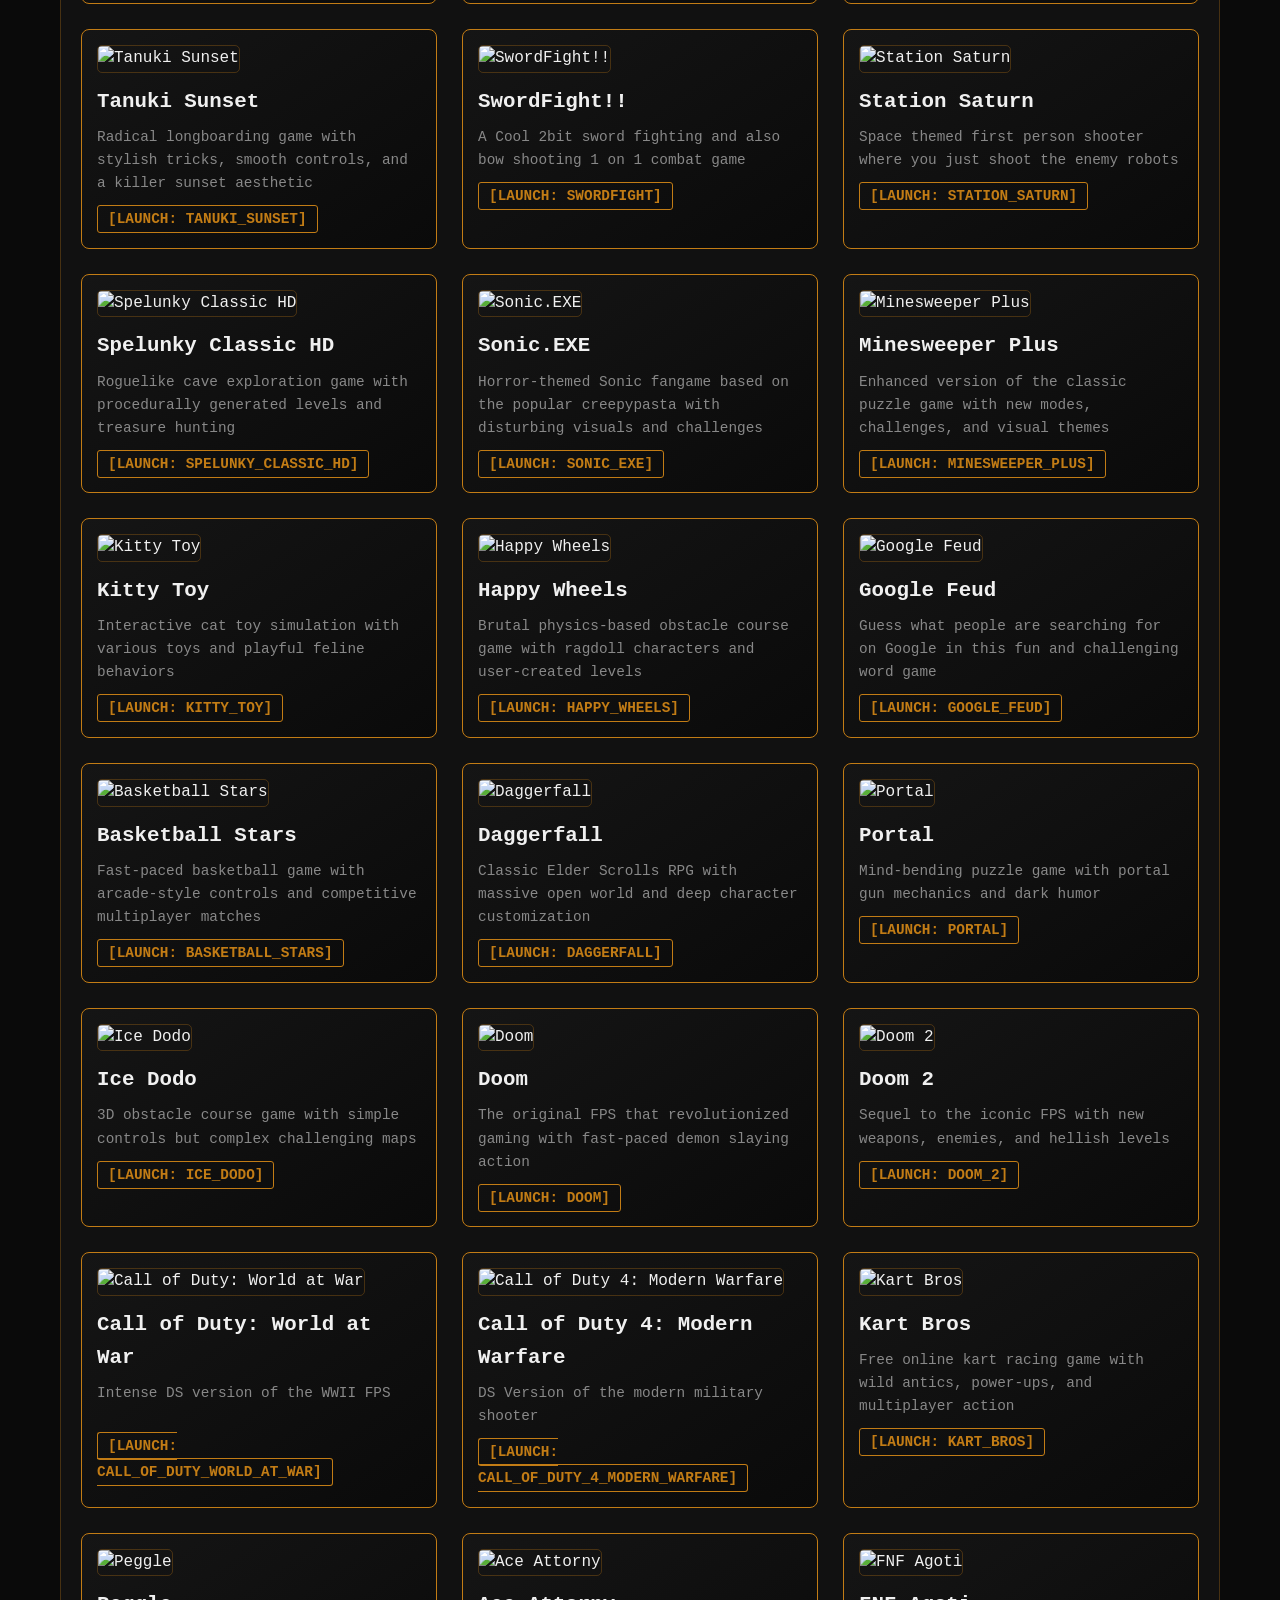
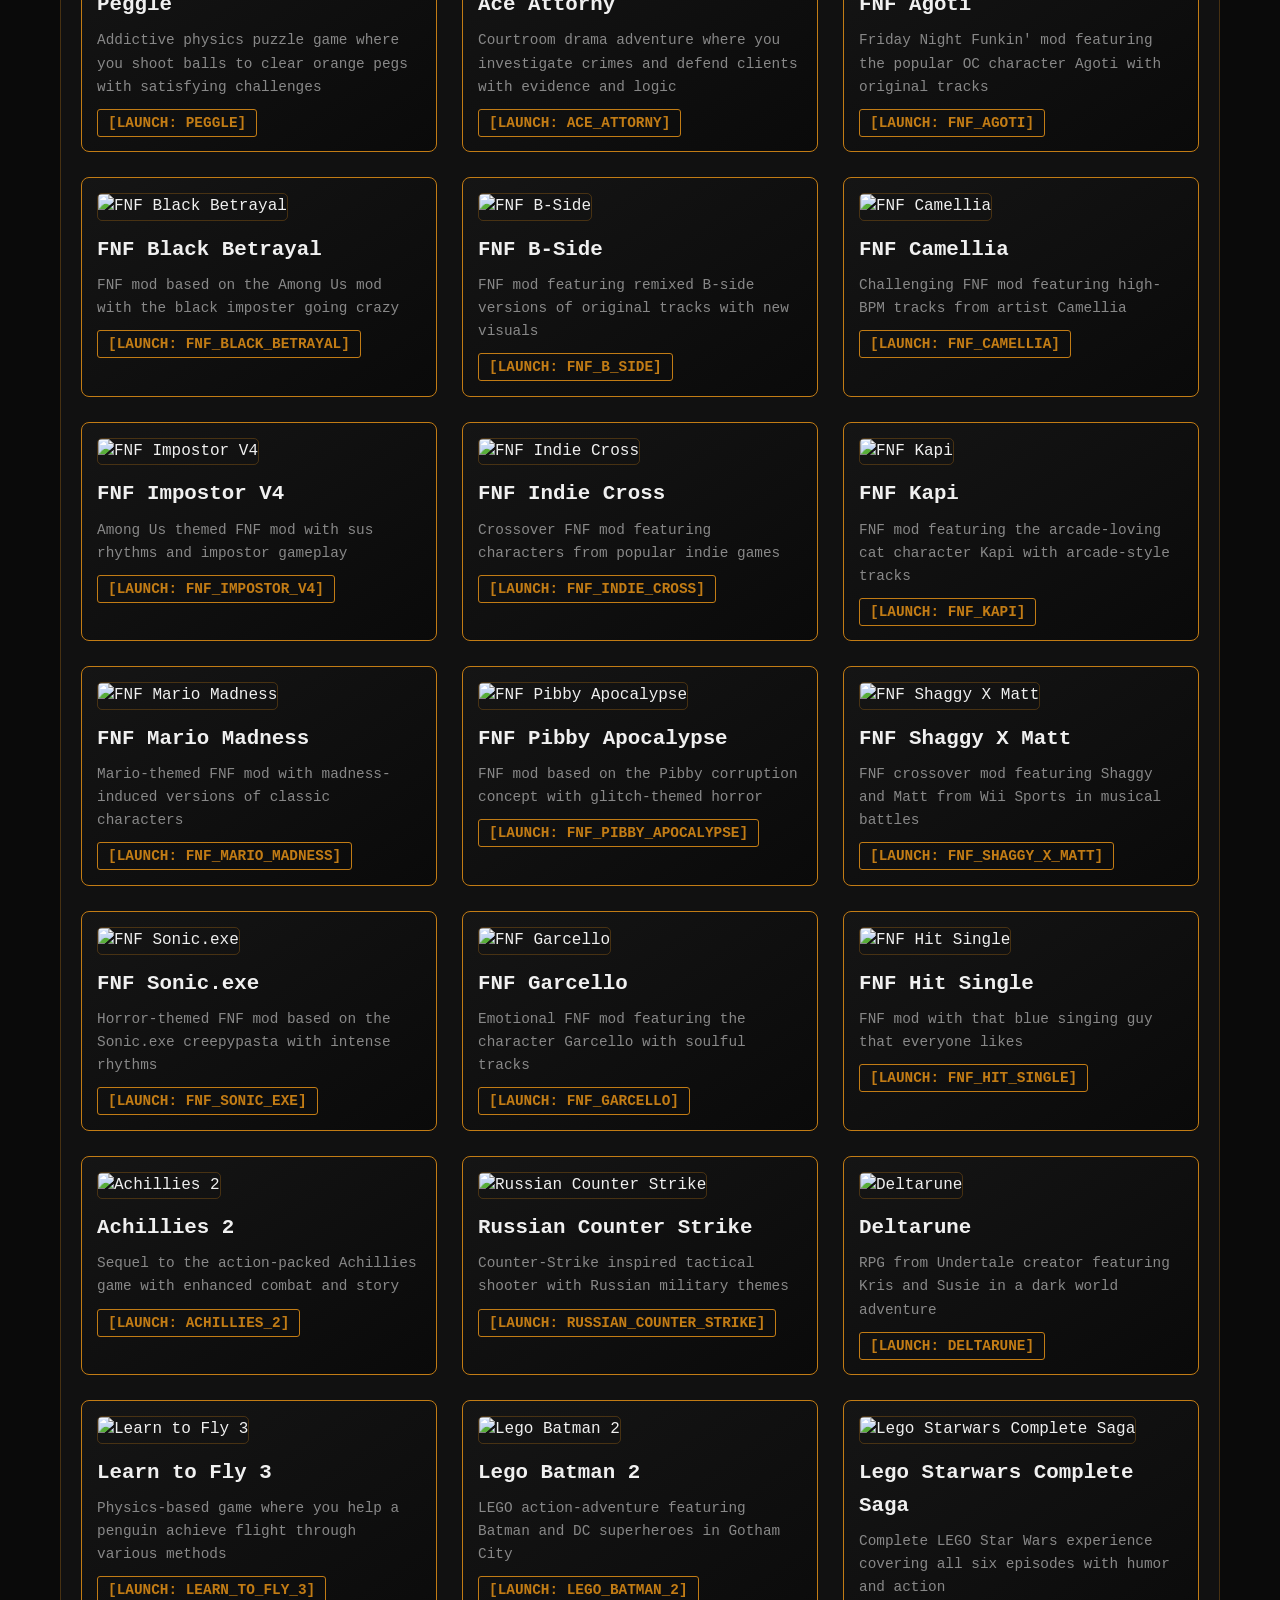
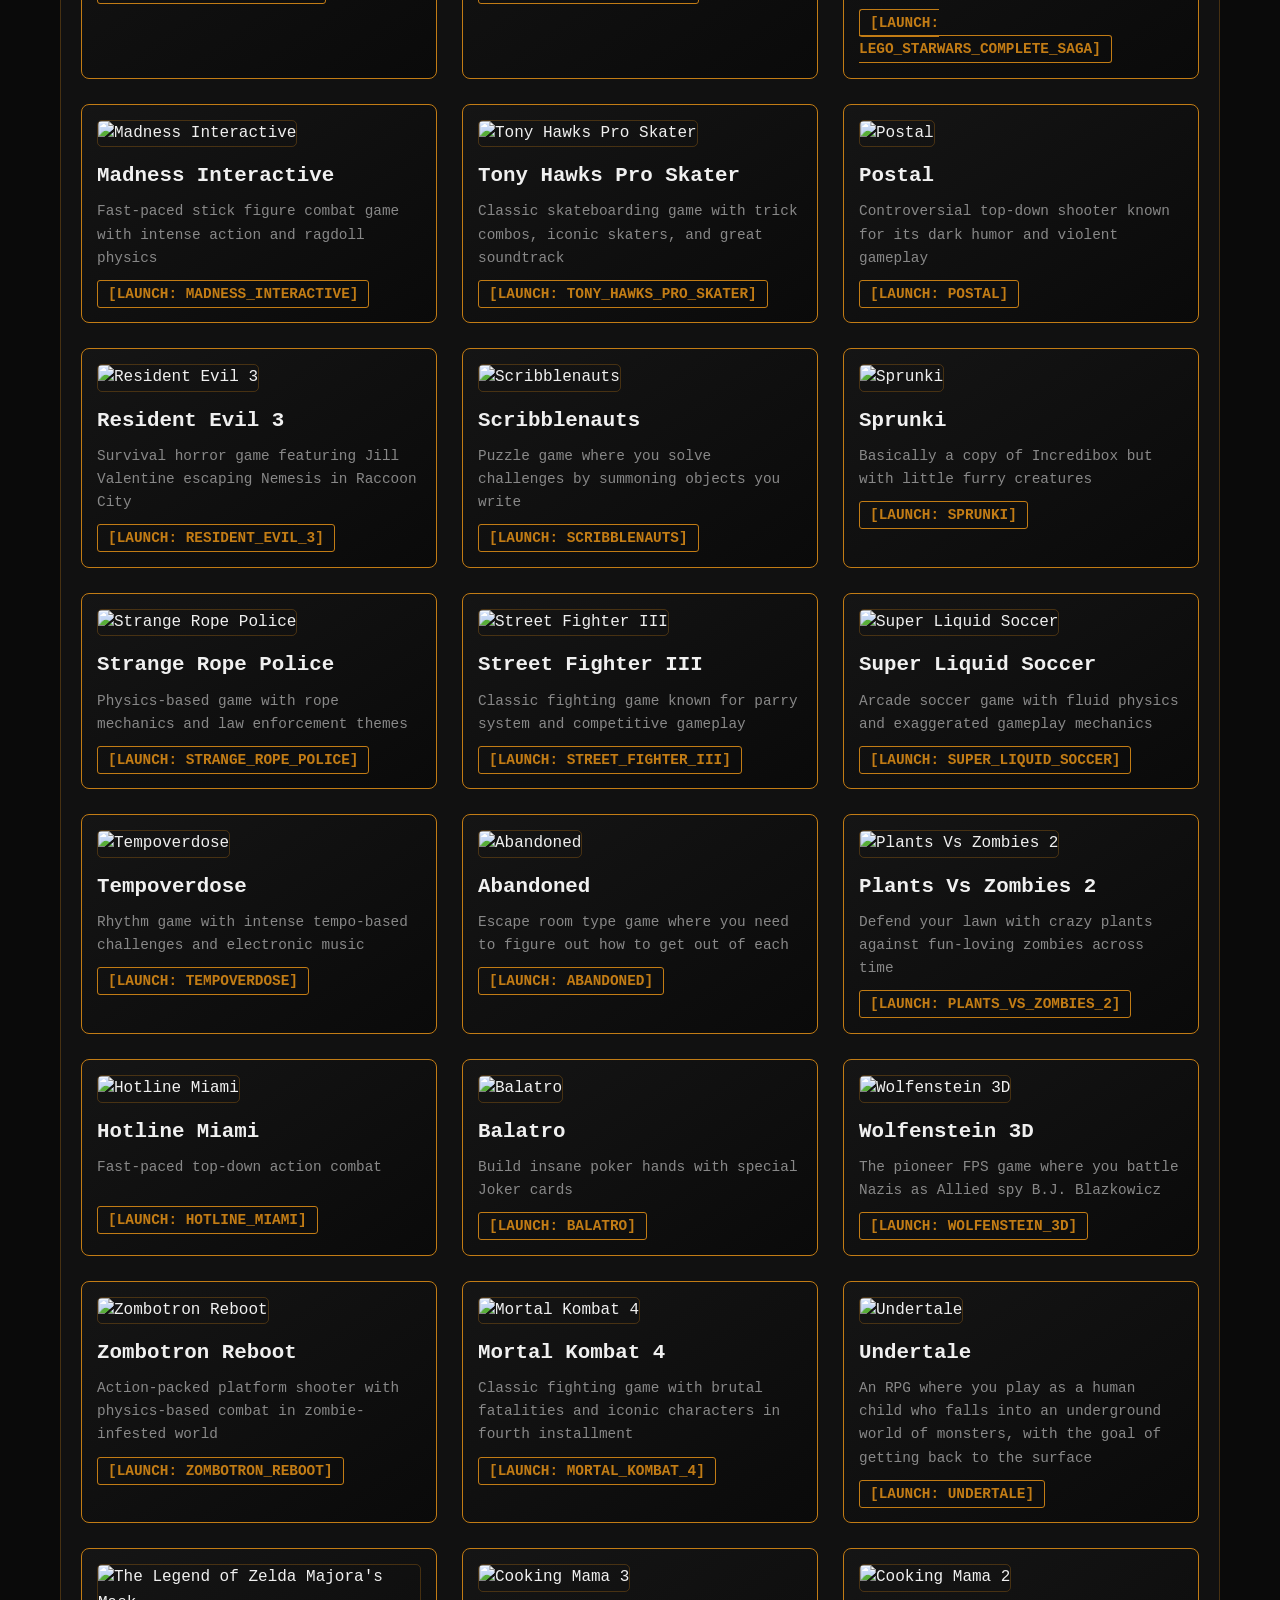
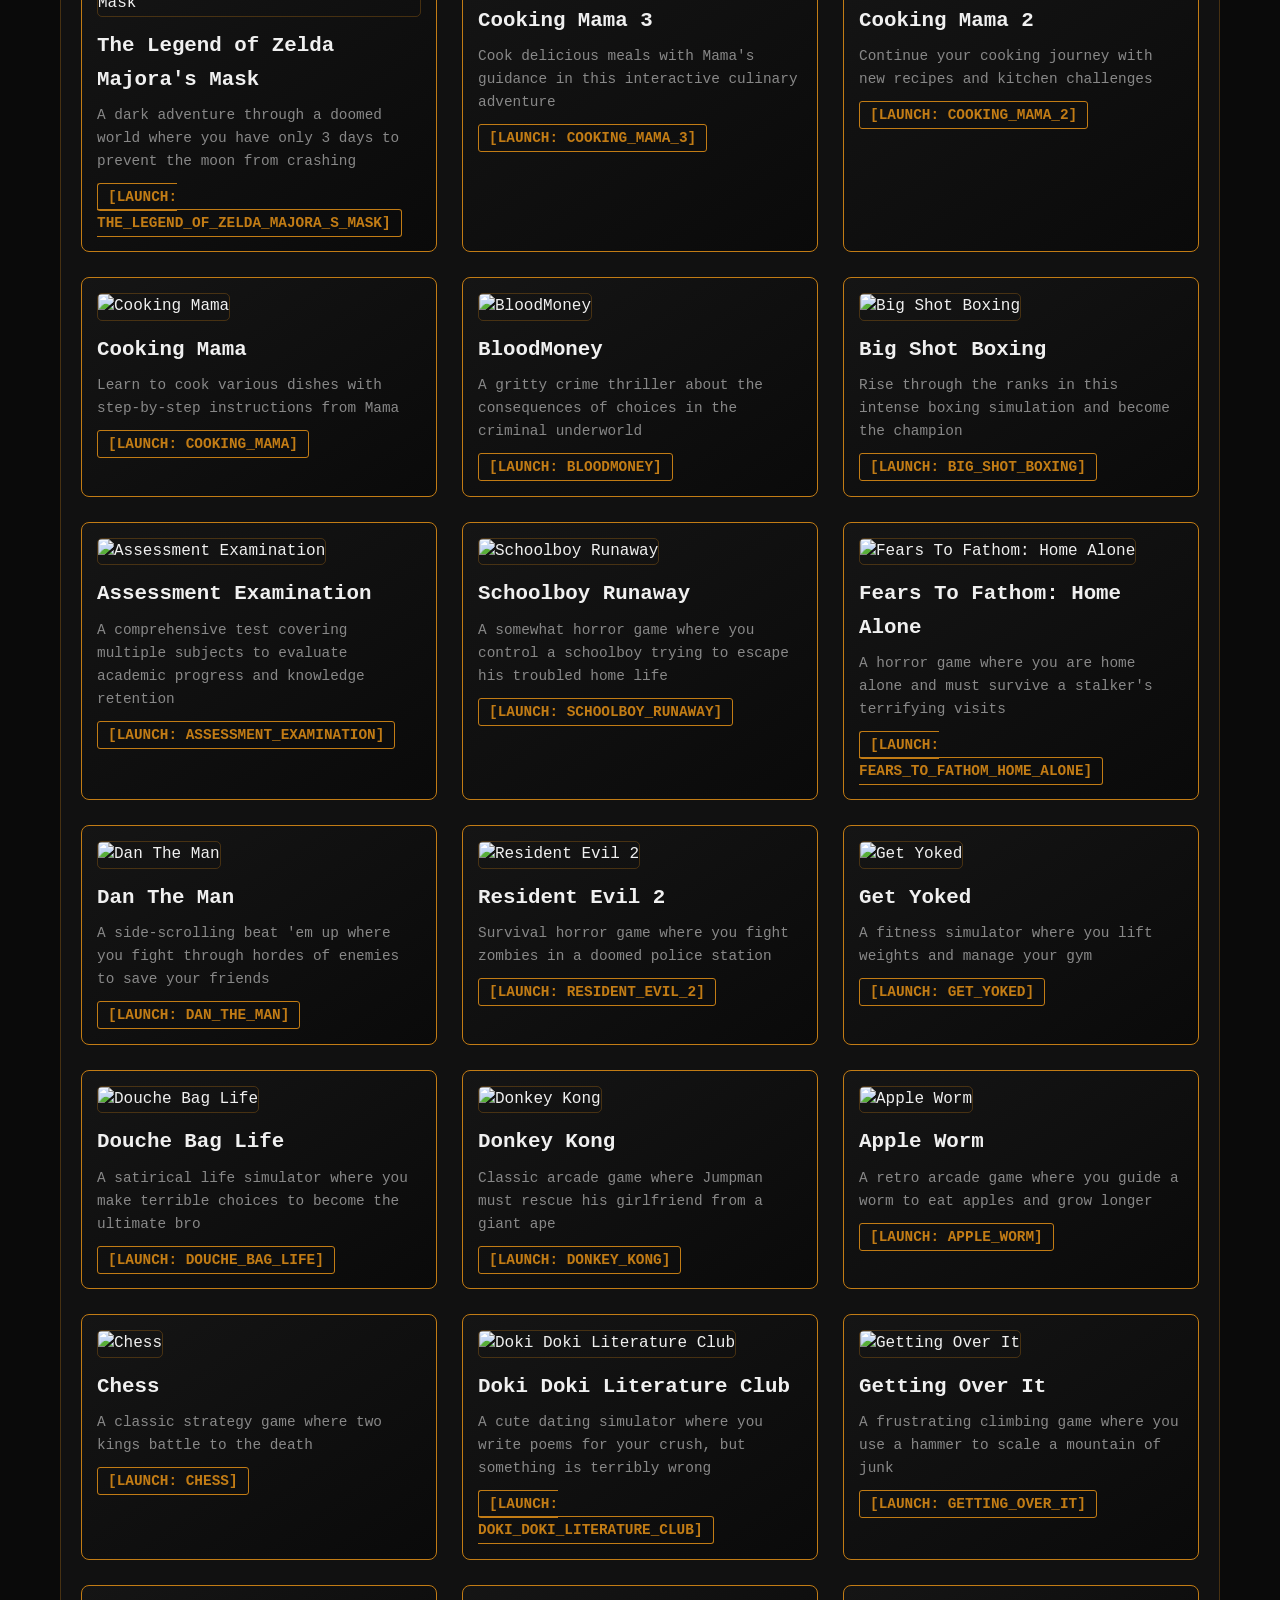
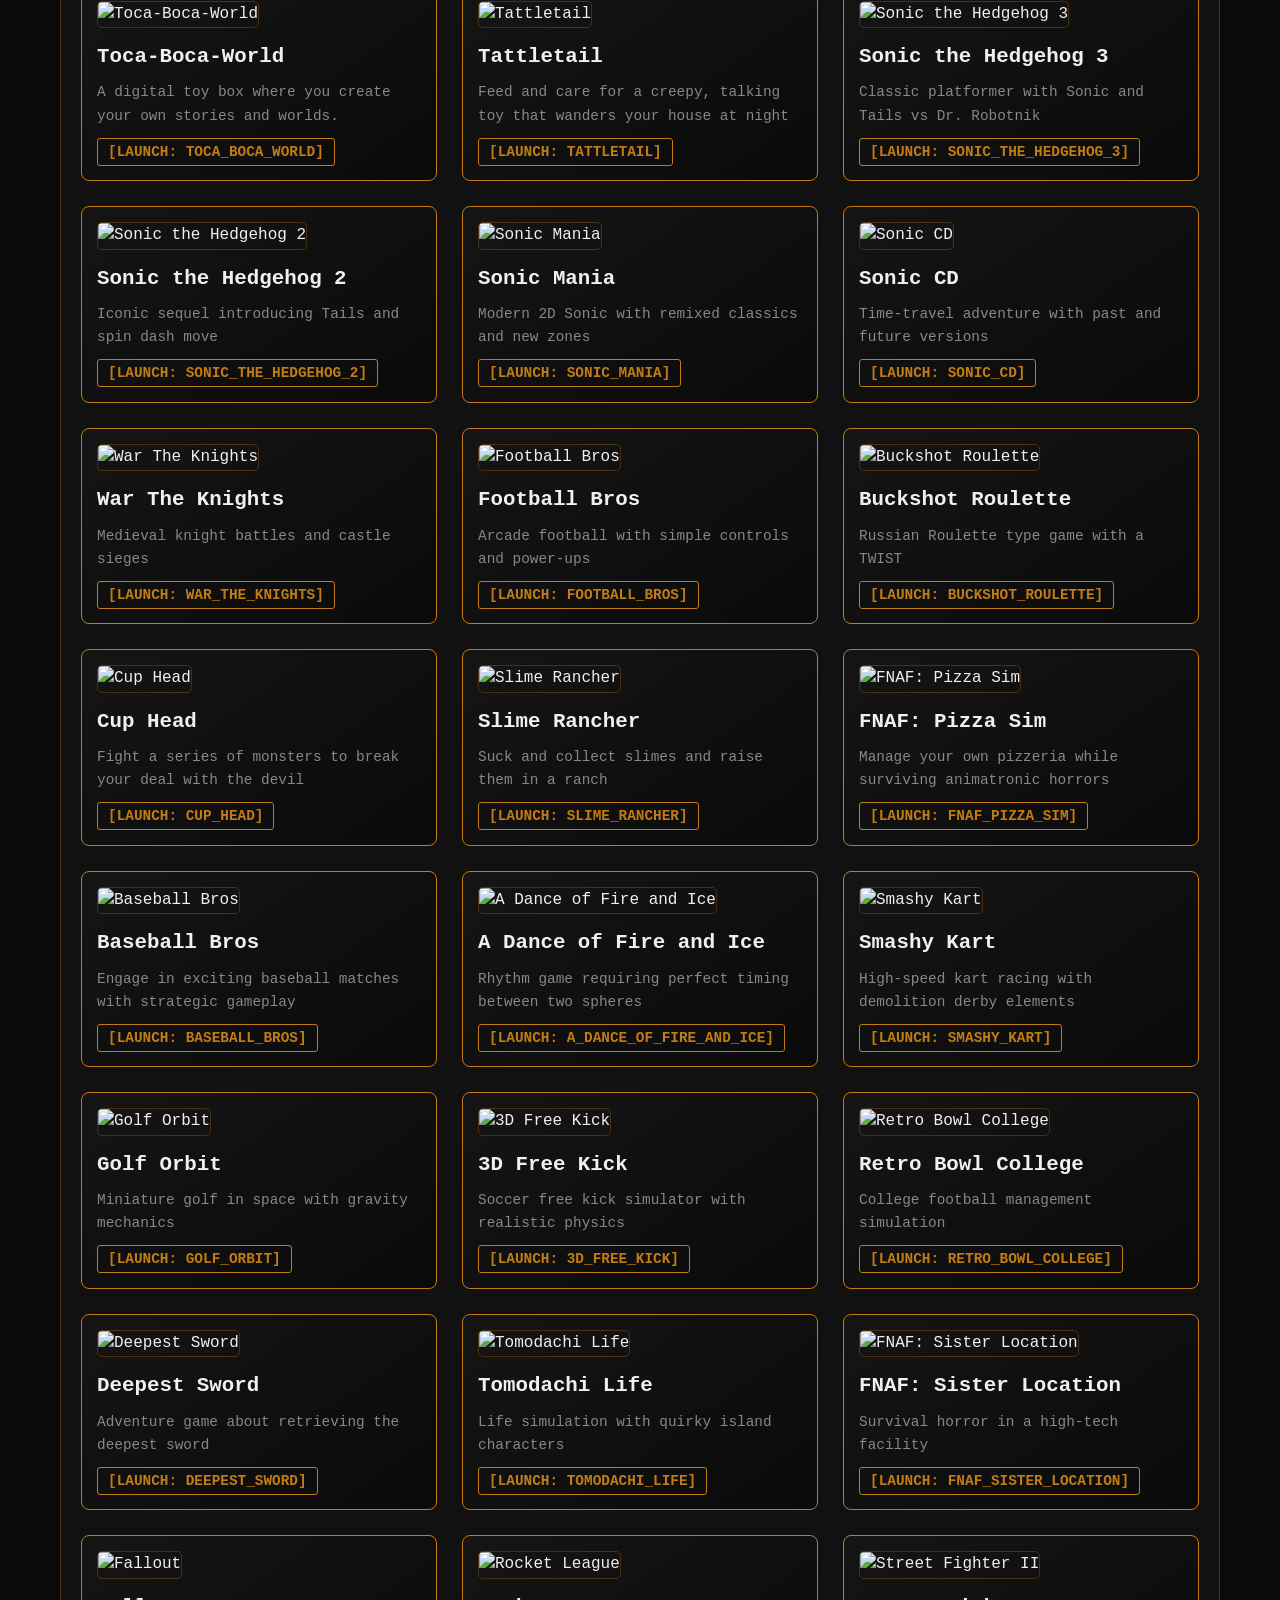
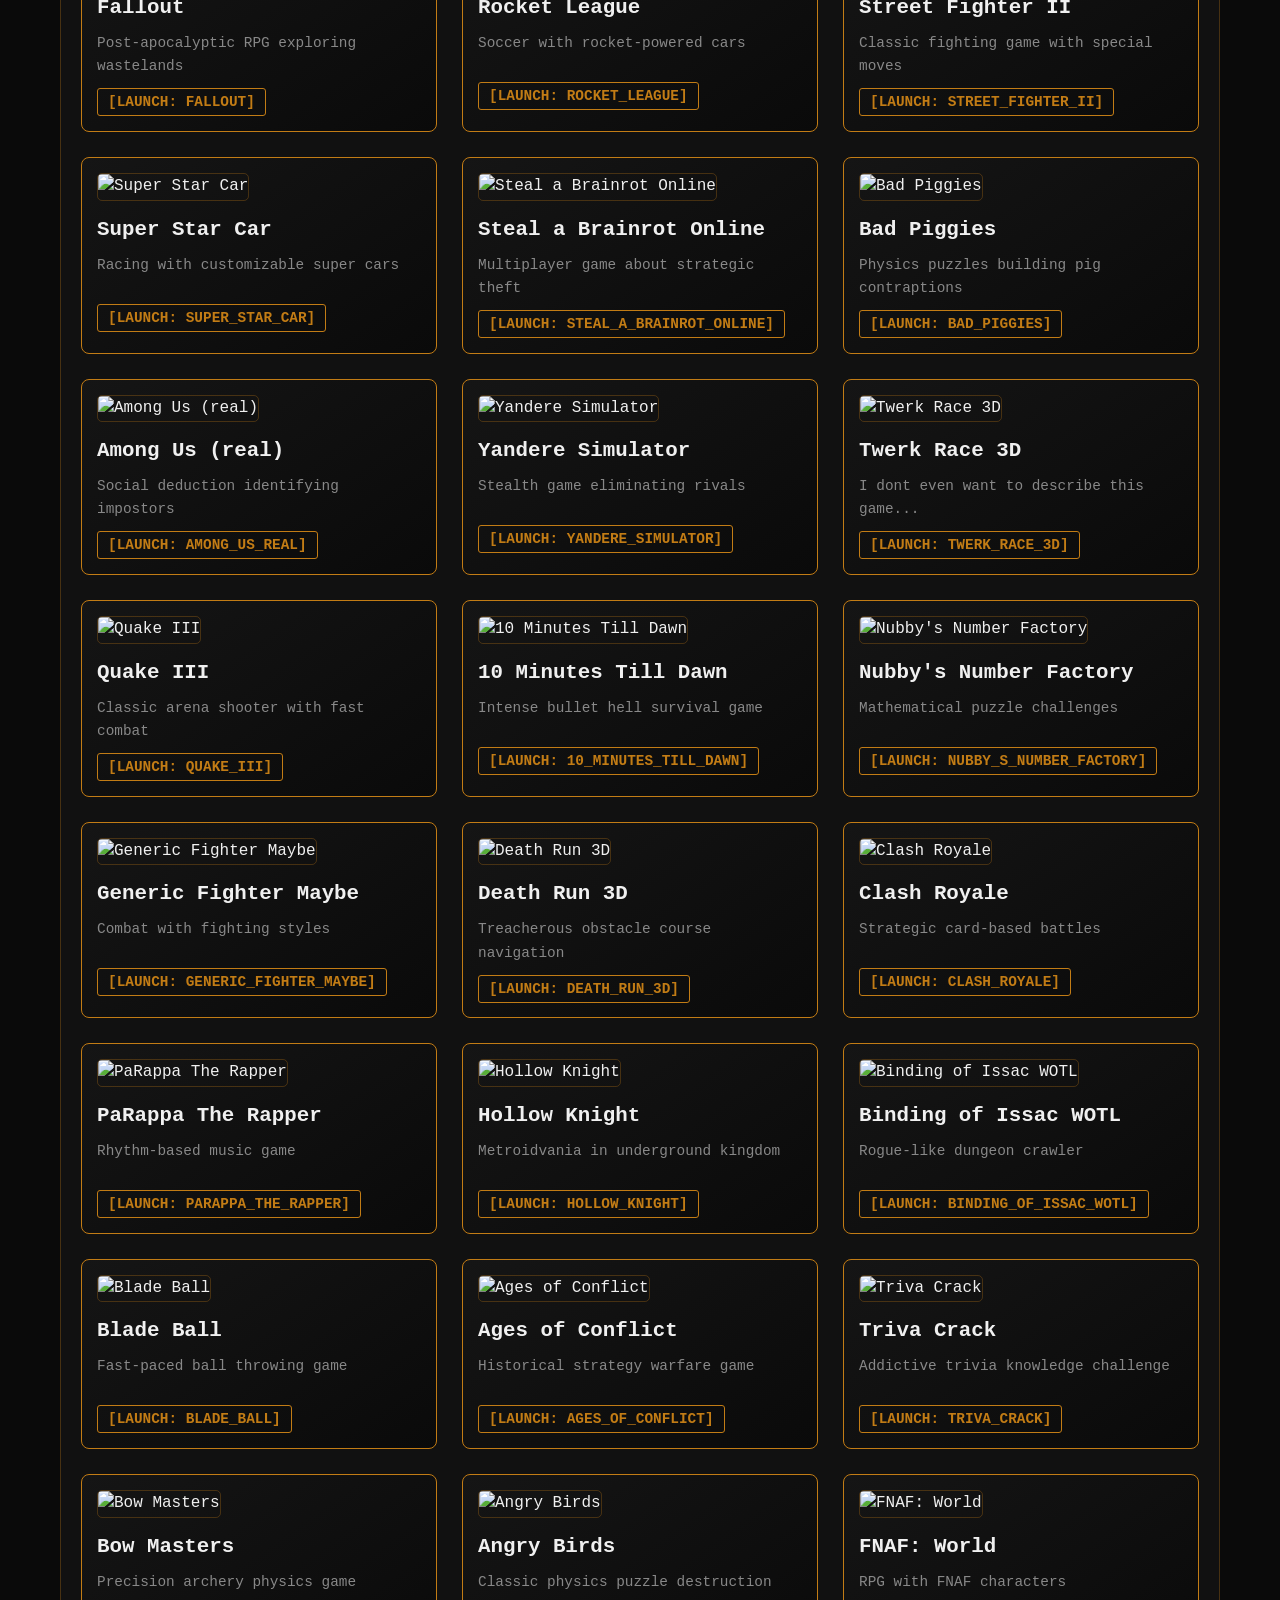
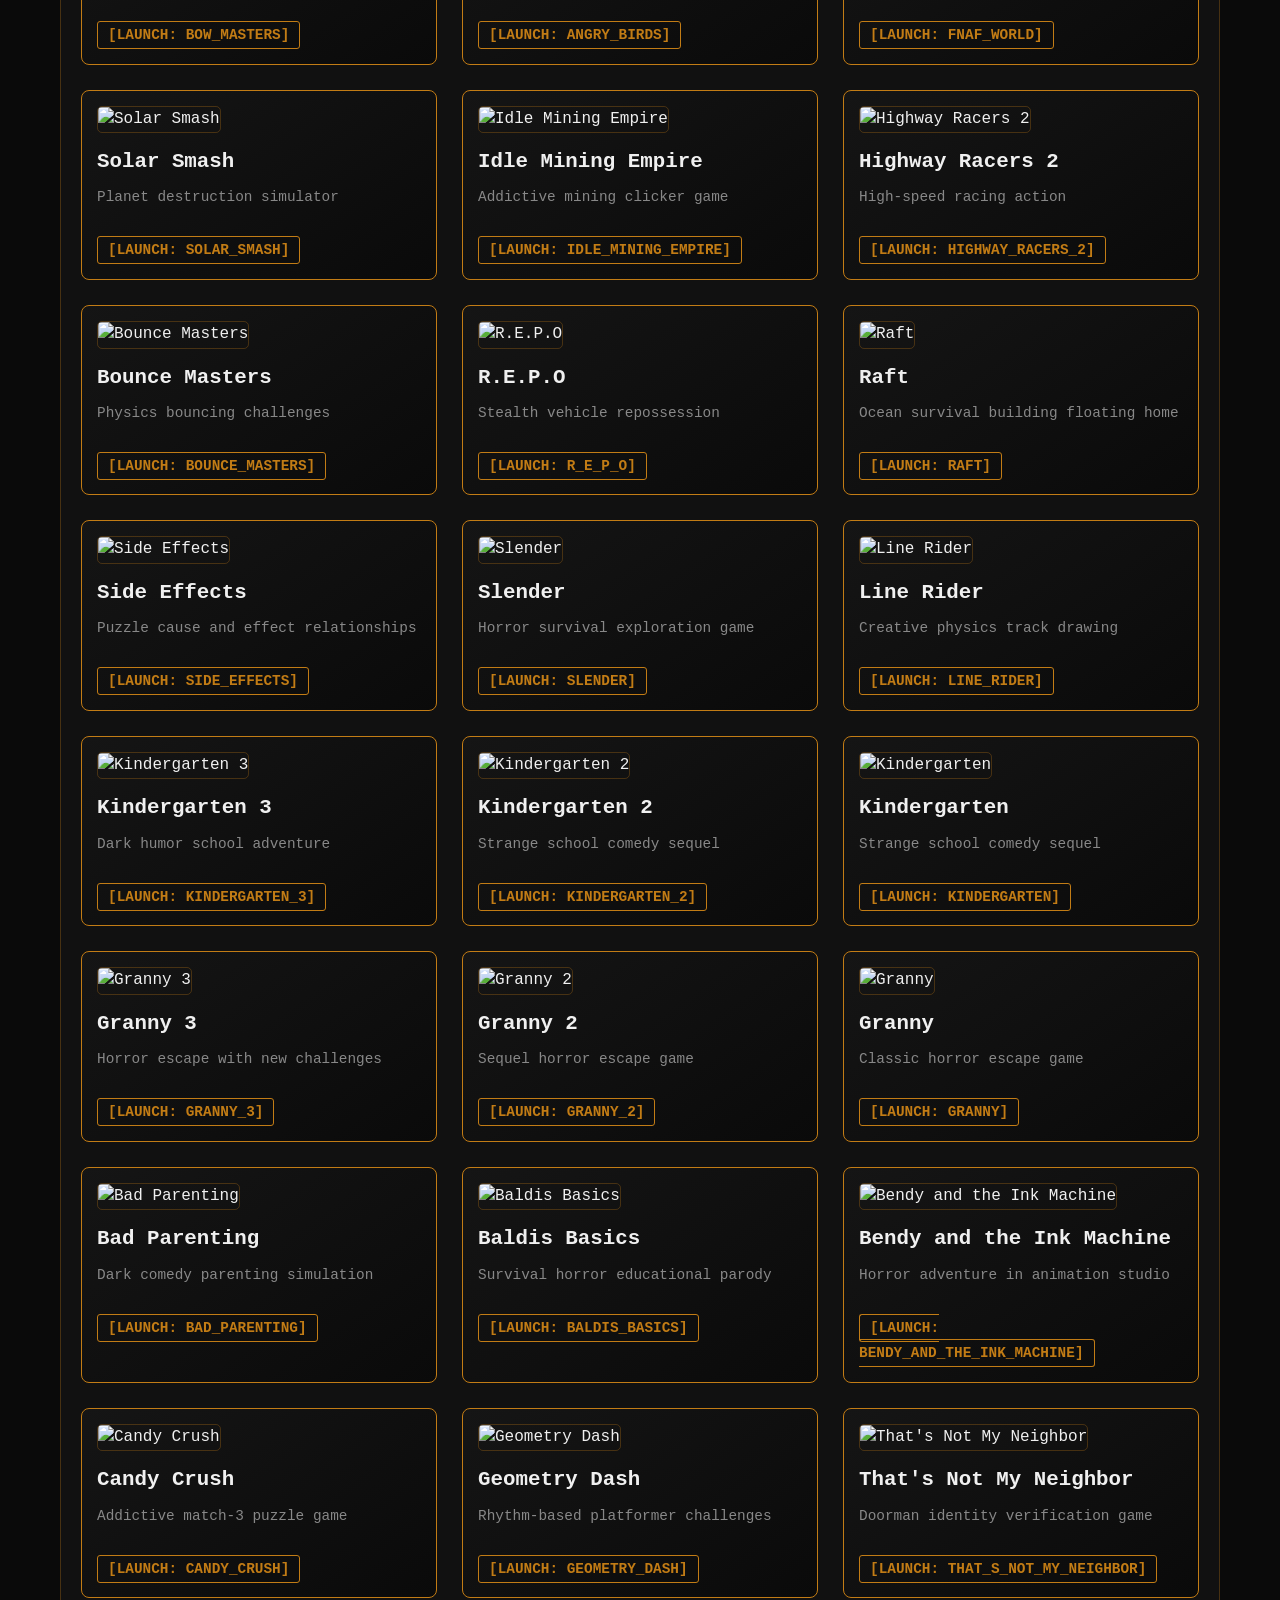
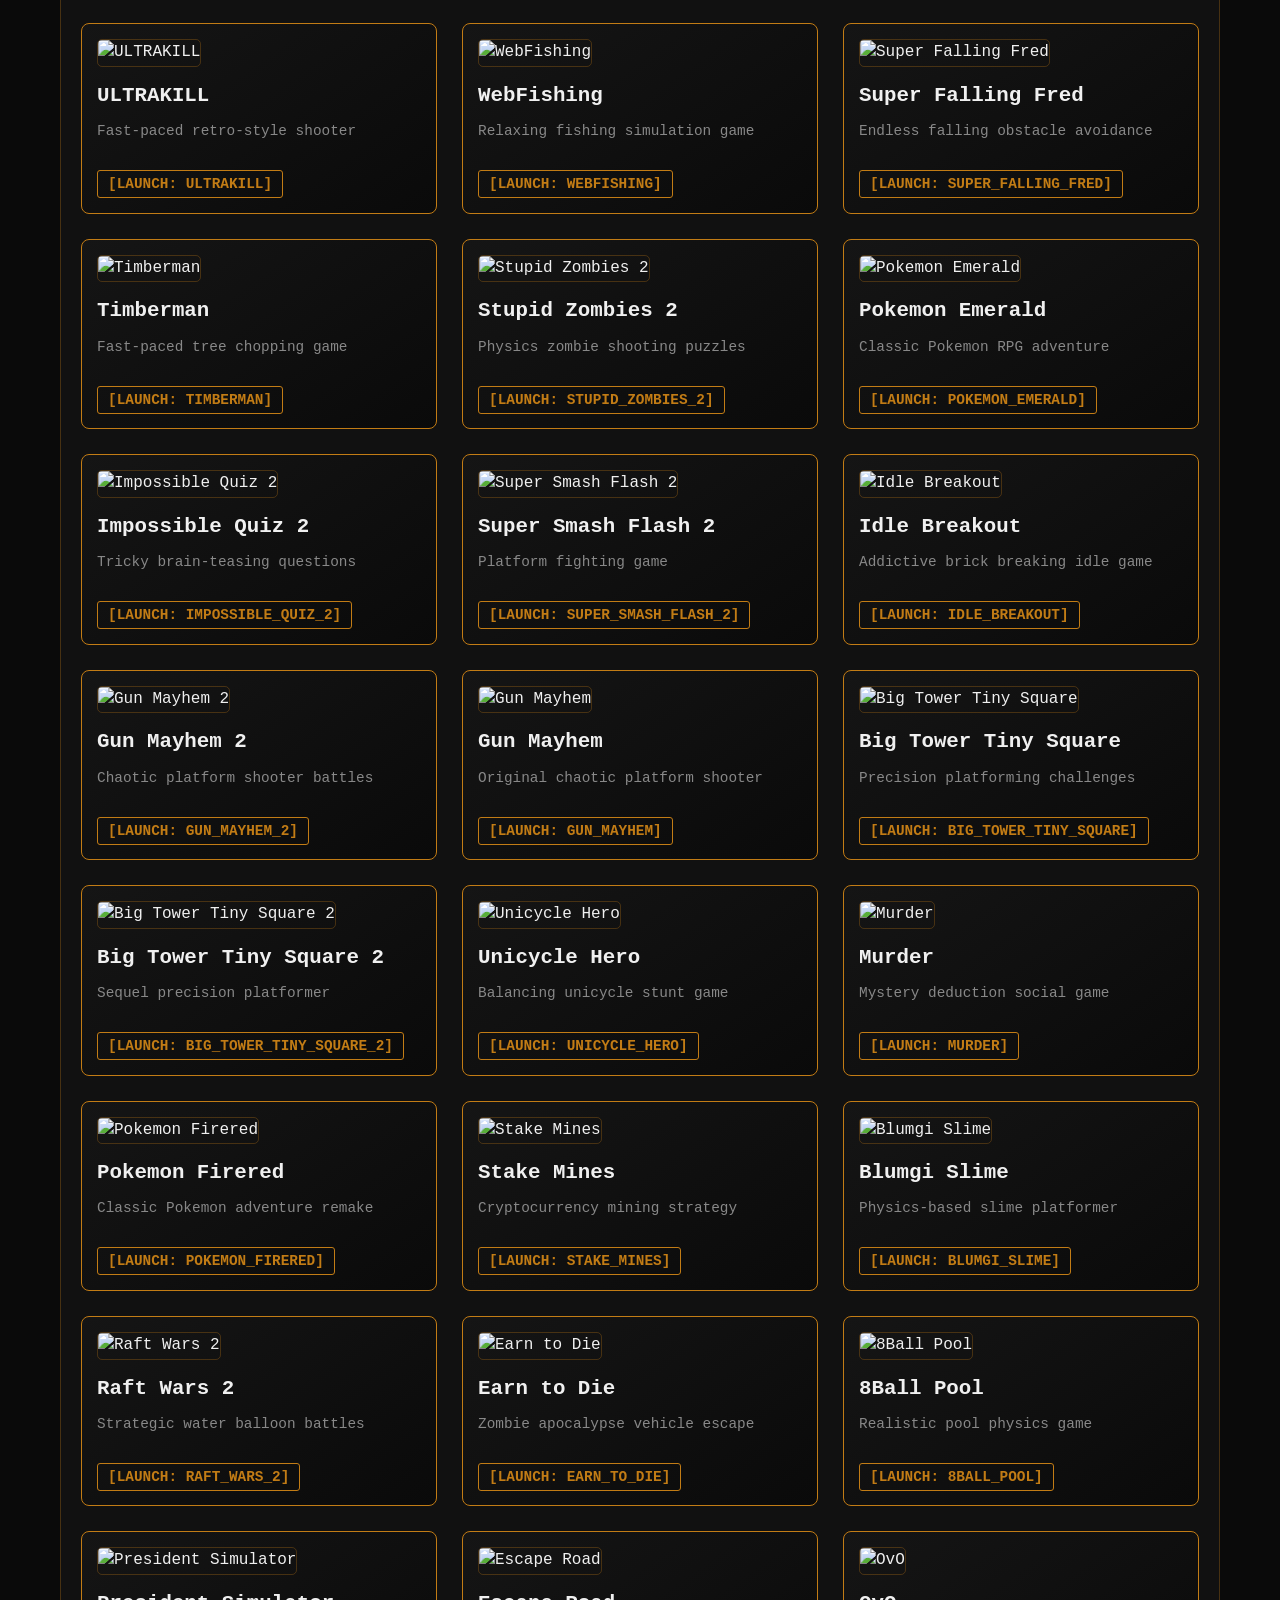
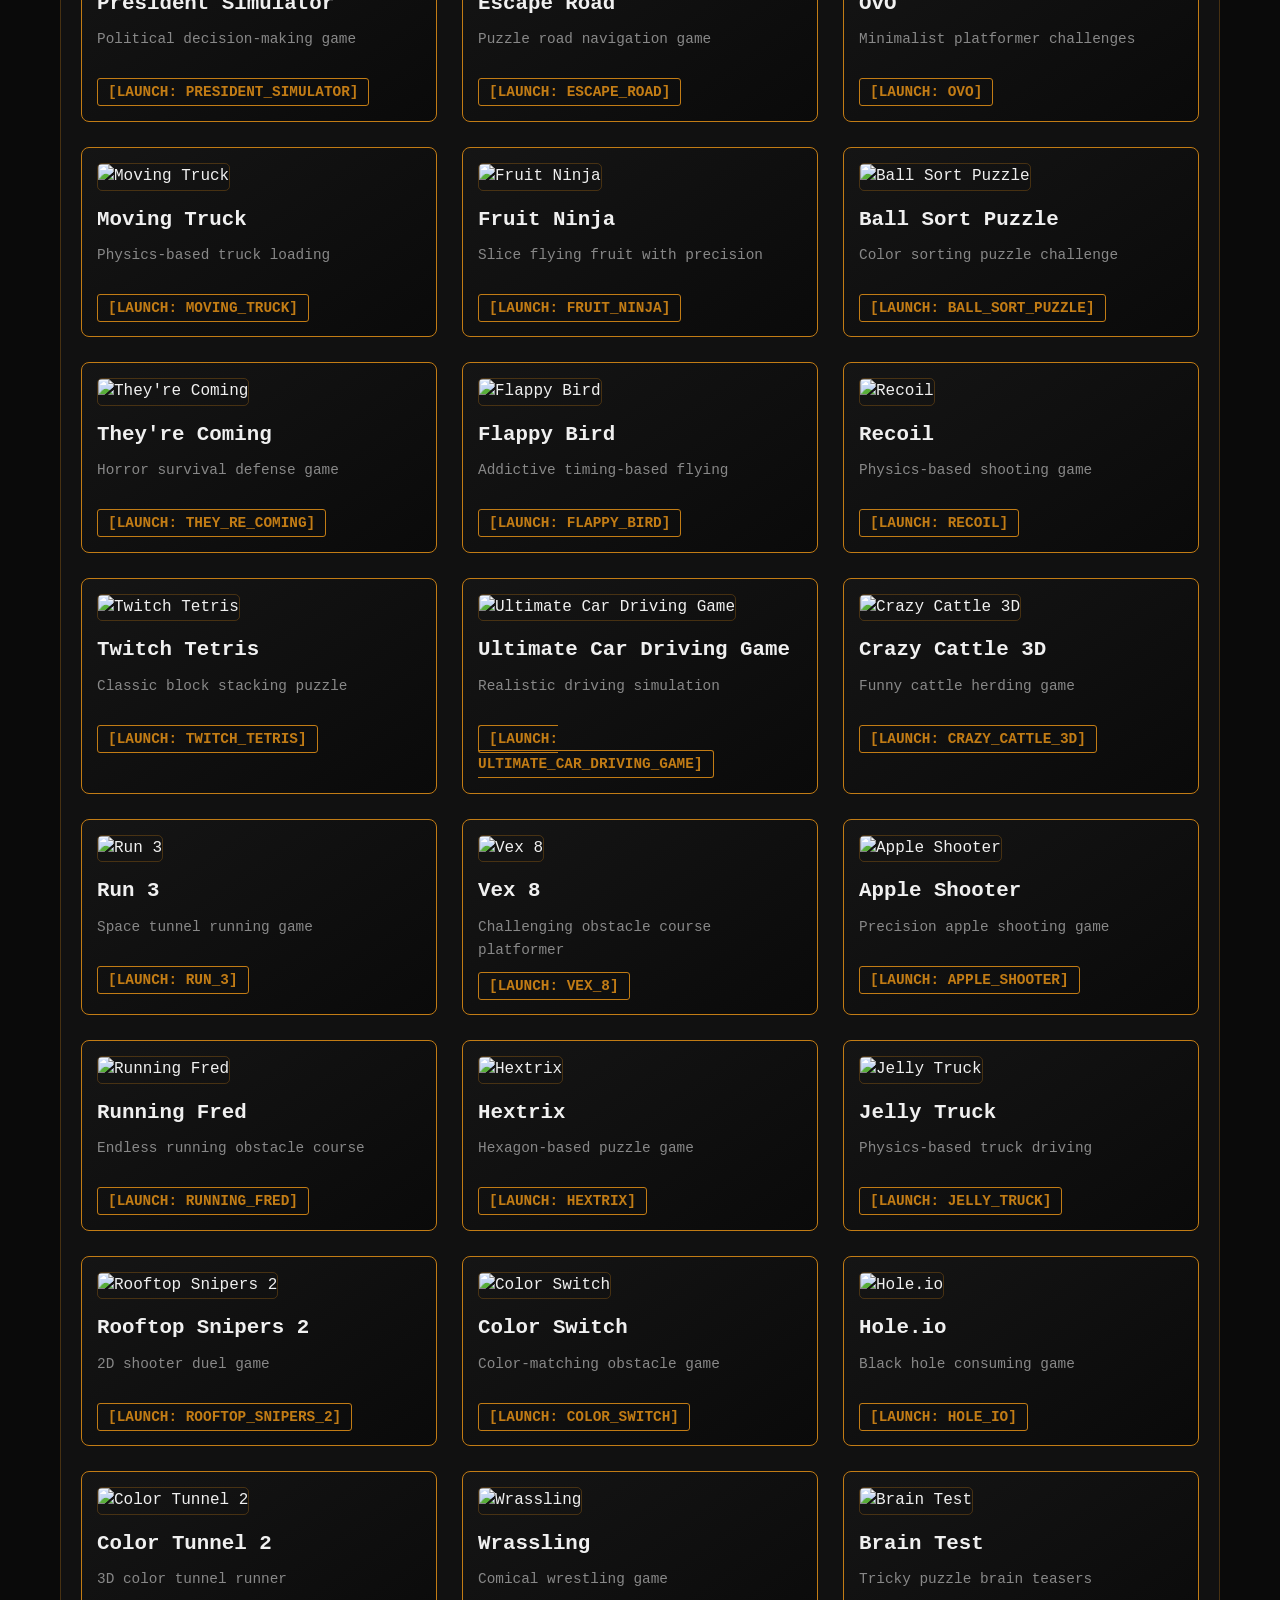
==== commit c9ed09ed: "Update index.html" ====
--- a/index.html
+++ b/index.html
@@ -96,7 +96,7 @@
         .discord-btn:hover{background:rgba(88,101,242,.3);box-shadow:0 0 10px rgba(88,101,242,.5)}
         .visit-btn{flex:1;padding:10px 15px;background:rgba(var(--primary-orange-rgb),.2);color:var(--primary-orange);border:1px solid var(--primary-orange);border-radius:3px;cursor:none!important;transition:all .3s;font-weight:bold;text-align:center}
         .visit-btn:hover{background:rgba(var(--primary-orange-rgb),.3);box-shadow:0 0 10px var(--primary-orange)}
-        .theme-toggle-container{position:absolute;top:20px;left:20px;z-index:10}
+        .theme-toggle-container{position:absolute;top:15px;left:20px;z-index:10}
         .theme-toggle-btn{background:rgba(20,20,20,.8);color:var(--primary-orange);border:1px solid var(--primary-orange);border-radius:50%;width:50px;height:50px;cursor:none!important;transition:all .3s;font-size:1.2rem;display:flex;align-items:center;justify-content:center;box-shadow:0 0 10px var(--primary-orange)}
         .theme-toggle-btn:hover{background:rgba(var(--primary-orange-rgb),.2);box-shadow:0 0 15px var(--primary-orange);transform:scale(1.1)}
         
@@ -174,6 +174,72 @@
         a,button,input,textarea,select,[onclick],[role="button"],.btn,.nav-tab,.lesson-card,.partner-card,.discord-btn,.visit-btn,.acknowledge-btn,.theme-toggle-btn{
             cursor:none!important
         }
+.user-counter {
+    position: absolute;
+    top: 15px;
+    right: 150px;
+    z-index: 10;
+    display: flex;
+    align-items: center;
+    gap: 8px;
+    background: rgba(20, 20, 20, 0.8);
+    padding: 8px 15px;
+    border-radius: 20px;
+    border: 1px solid var(--primary-orange);
+    color: var(--primary-orange);
+    font-family: 'Courier New', monospace;
+    font-size: 0.9rem;
+    box-shadow: 0 0 10px rgba(var(--primary-orange-rgb), 0.3);
+    transition: all 0.3s;
+}
+
+.user-counter:hover {
+    box-shadow: 0 0 15px rgba(var(--primary-orange-rgb), 0.6);
+    border-color: var(--accent-orange);
+    transform: translateY(-2px);
+}
+
+.user-counter i {
+    font-size: 1rem;
+    color: var(--accent-orange);
+}
+
+.user-count {
+    font-weight: bold;
+    text-shadow: 0 0 5px rgba(var(--primary-orange-rgb), 0.7);
+    animation: pulse 2s infinite;
+}
+
+@keyframes pulse {
+    0% { opacity: 0.8; }
+    50% { opacity: 1; }
+    100% { opacity: 0.8; }
+}
+
+@media (max-width: 768px){
+    .user-counter {
+        position: relative;
+        top: 0;
+        right: 0;
+        margin: 15px auto;
+        width: fit-content;
+    }
+    
+    .social-icons {
+        position: relative;
+        top: 0;
+        right: 0;
+        justify-content: center;
+        margin-top: 15px;
+        margin-bottom: 15px;
+    }
+    
+    header {
+        display: flex;
+        flex-direction: column;
+        align-items: center;
+    }
+}
     </style>
 </head>
 
@@ -182,6 +248,12 @@
     <canvas id="matrix-bg"></canvas>
     <div class="container" id="main-container">
         <header>
+            <!-- User Counter -->
+            <div class="user-counter" id="userCounter">
+                <i class="fas fa-users"></i>
+                <span>Live Users: <span class="user-count" id="liveUserCount">--</span></span>
+            </div>
+
             <div class="social-icons">
                 <a href="https://discord.gg/pCGQ8vrKza" target="_blank"><i class="fab fa-discord"></i></a>
                 <a href="https://github.com/NoahsAmazingTutoringHelp" target="_blank"><i class="fab fa-github"></i></a>
@@ -195,12 +267,12 @@
             </div>
             <p class="tagline">ACCESSING TUTORING HUB...</p>
             <div class="terminal-prompt">
-                <p class="prompt-line">> SYSTEM BOOTING...</p>
-                <p class="prompt-line">> WELCOME TO NOAH'S TUTORING HUB.</p>
-                <p class="prompt-line">> CONNECTING... <span class="glow" style="color: var(--primary-orange);">SUCCESS</span></p>
-                <p class="prompt-line">> LESSONS LOADING...</p>
-                <p class="prompt-line typing">> BOREDOM BEING SOLVED...</p>
-            </div>
+    <p class="prompt-line">> SYSTEM BOOTING...</p>
+    <p class="prompt-line">> WELCOME TO NOAH'S TUTORING HUB.</p>
+    <p class="prompt-line">> CONNECTING... <span class="glow" style="color: var(--primary-orange);">SUCCESS</span></p>
+    <p class="prompt-line">> LESSONS LOADING...</p>
+    <p class="prompt-line typing">> BOREDOM BEING SOLVED...</p>
+</div>
         </header>
         <div class="nav-tabs">
             <div class="nav-tab active" id="lessonsTab" onclick="switchTab('lessons')">LESSONS</div>
@@ -942,9 +1014,148 @@
 })();
         
         document.addEventListener('DOMContentLoaded', function() {
+            // ========== USER COUNTER ==========
+class UserCounter {
+    constructor() {
+        this.countElement = document.getElementById('liveUserCount');
+        this.terminalElement = document.getElementById('terminalUserCount');
+        this.baseCount = 0;
+        this.connectedUsers = new Set();
+        this.init();
+    }
+    
+    init() {
+        const userId = this.getUserId();
+        this.connectedUsers.add(userId);
+        
+        this.loadCountFromStorage();
+        
+        this.startSimulation();
+        
+        this.trackUser(userId);
+        
+        this.setupVisibilityListener();
+    }
+    
+    getUserId() {
+        let userId = localStorage.getItem('userCounter_id');
+        if (!userId) {
+            userId = 'user_' + Math.random().toString(36).substr(2, 9) + '_' + Date.now();
+            localStorage.setItem('userCounter_id', userId);
+        }
+        return userId;
+    }
+    
+    loadCountFromStorage() {
+        try {
+            const savedData = JSON.parse(localStorage.getItem('userCounter_data') || '{}');
+            this.baseCount = savedData.count || 42;
+            this.updateDisplay();
+        } catch (e) {
+            console.error('Error loading user count:', e);
+            this.baseCount = 42;
+        }
+    }
+    
+    saveCountToStorage() {
+        try {
+            const data = {
+                count: this.baseCount,
+                timestamp: Date.now()
+            };
+            localStorage.setItem('userCounter_data', JSON.stringify(data));
+        } catch (e) {
+            console.error('Error saving user count:', e);
+        }
+    }
+    
+    trackUser(userId) {
+        try {
+            const activeUsers = JSON.parse(localStorage.getItem('activeUsers') || '[]');
+            
+            const now = Date.now();
+            const activeThreshold = 5 * 60 * 1000;
+            
+            const filteredUsers = activeUsers.filter(user => {
+                return (now - user.lastSeen) < activeThreshold;
+            });
+            
+            const userIndex = filteredUsers.findIndex(u => u.id === userId);
+            if (userIndex === -1) {
+                filteredUsers.push({
+                    id: userId,
+                    lastSeen: now
+                });
+            } else {
+                filteredUsers[userIndex].lastSeen = now;
+            }
+            
+            localStorage.setItem('activeUsers', JSON.stringify(filteredUsers));
+            
+            this.baseCount = Math.max(42, filteredUsers.length + 35);
+            this.updateDisplay();
+            this.saveCountToStorage();
+            
+            this.trackToGA(filteredUsers.length);
+        } catch (e) {
+            console.error('Error tracking user:', e);
+        }
+    }
+    
+    trackToGA(activeCount) {
+        if (typeof gtag !== 'undefined') {
+            gtag('event', 'active_user_count', {
+                'event_category': 'engagement',
+                'event_label': 'live_users',
+                'value': activeCount
+            });
+        }
+    }
+    
+    updateDisplay() {
+        const variation = Math.floor(Math.random() * 3) - 1;
+        const displayCount = Math.max(42, this.baseCount + variation);
+        
+        if (this.countElement) {
+            this.countElement.textContent = displayCount;
+        }
+        
+        if (this.terminalElement) {
+            this.terminalElement.textContent = displayCount;
+        }
+    }
+    
+    startSimulation() {
+        setInterval(() => {
+            const change = Math.random() > 0.7 ? 1 : Math.random() > 0.3 ? 0 : -1;
+            this.baseCount = Math.max(42, this.baseCount + change);
+            this.updateDisplay();
+            this.saveCountToStorage();
+        }, 30000);
+        
+        this.updateDisplay();
+    }
+    
+    setupVisibilityListener() {
+        document.addEventListener('visibilitychange', () => {
+            if (!document.hidden) {
+                const userId = this.getUserId();
+                this.trackUser(userId);
+            }
+        });
+        
+        setInterval(() => {
+            if (!document.hidden) {
+                const userId = this.getUserId();
+                this.trackUser(userId);
+            }
+        }, 60000);
+    }
+}
+
+window.userCounter = new UserCounter();
             generateGameCards();
         });
     </script>
 </body>
-
 </html>
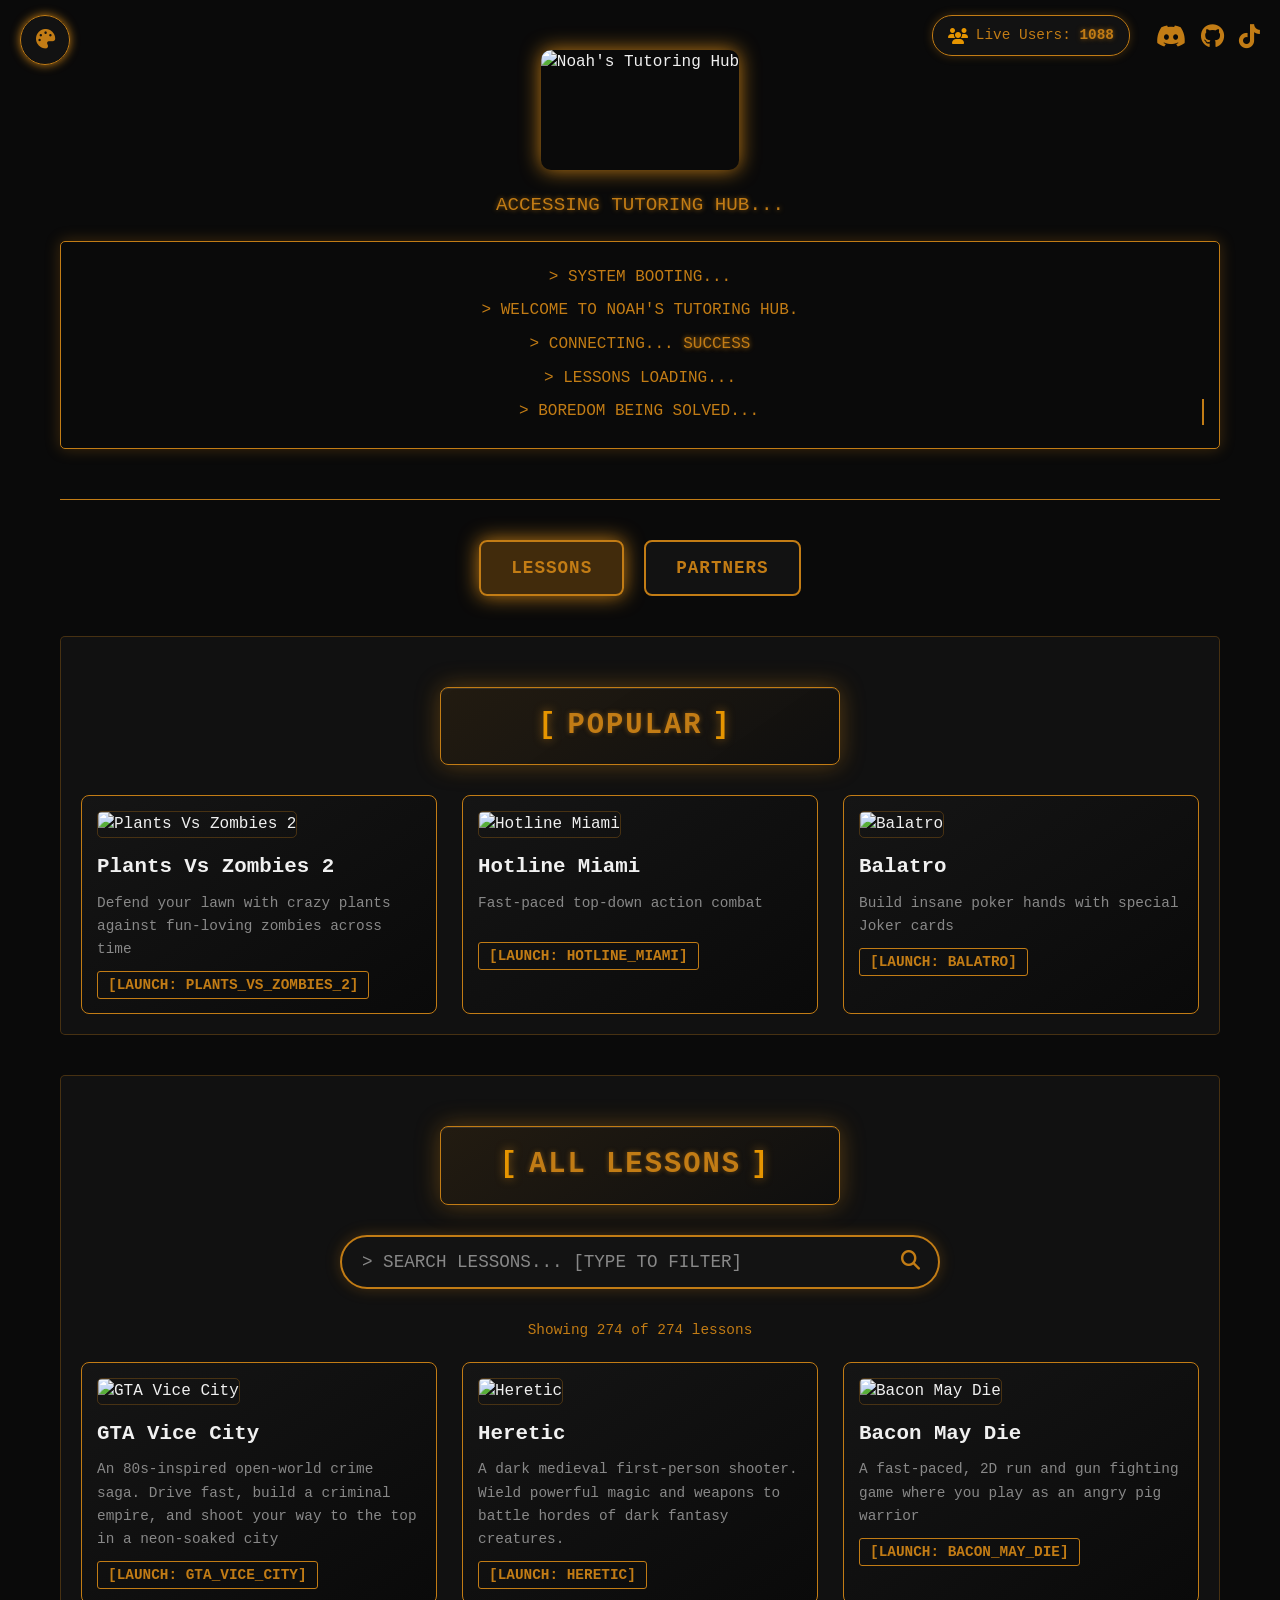
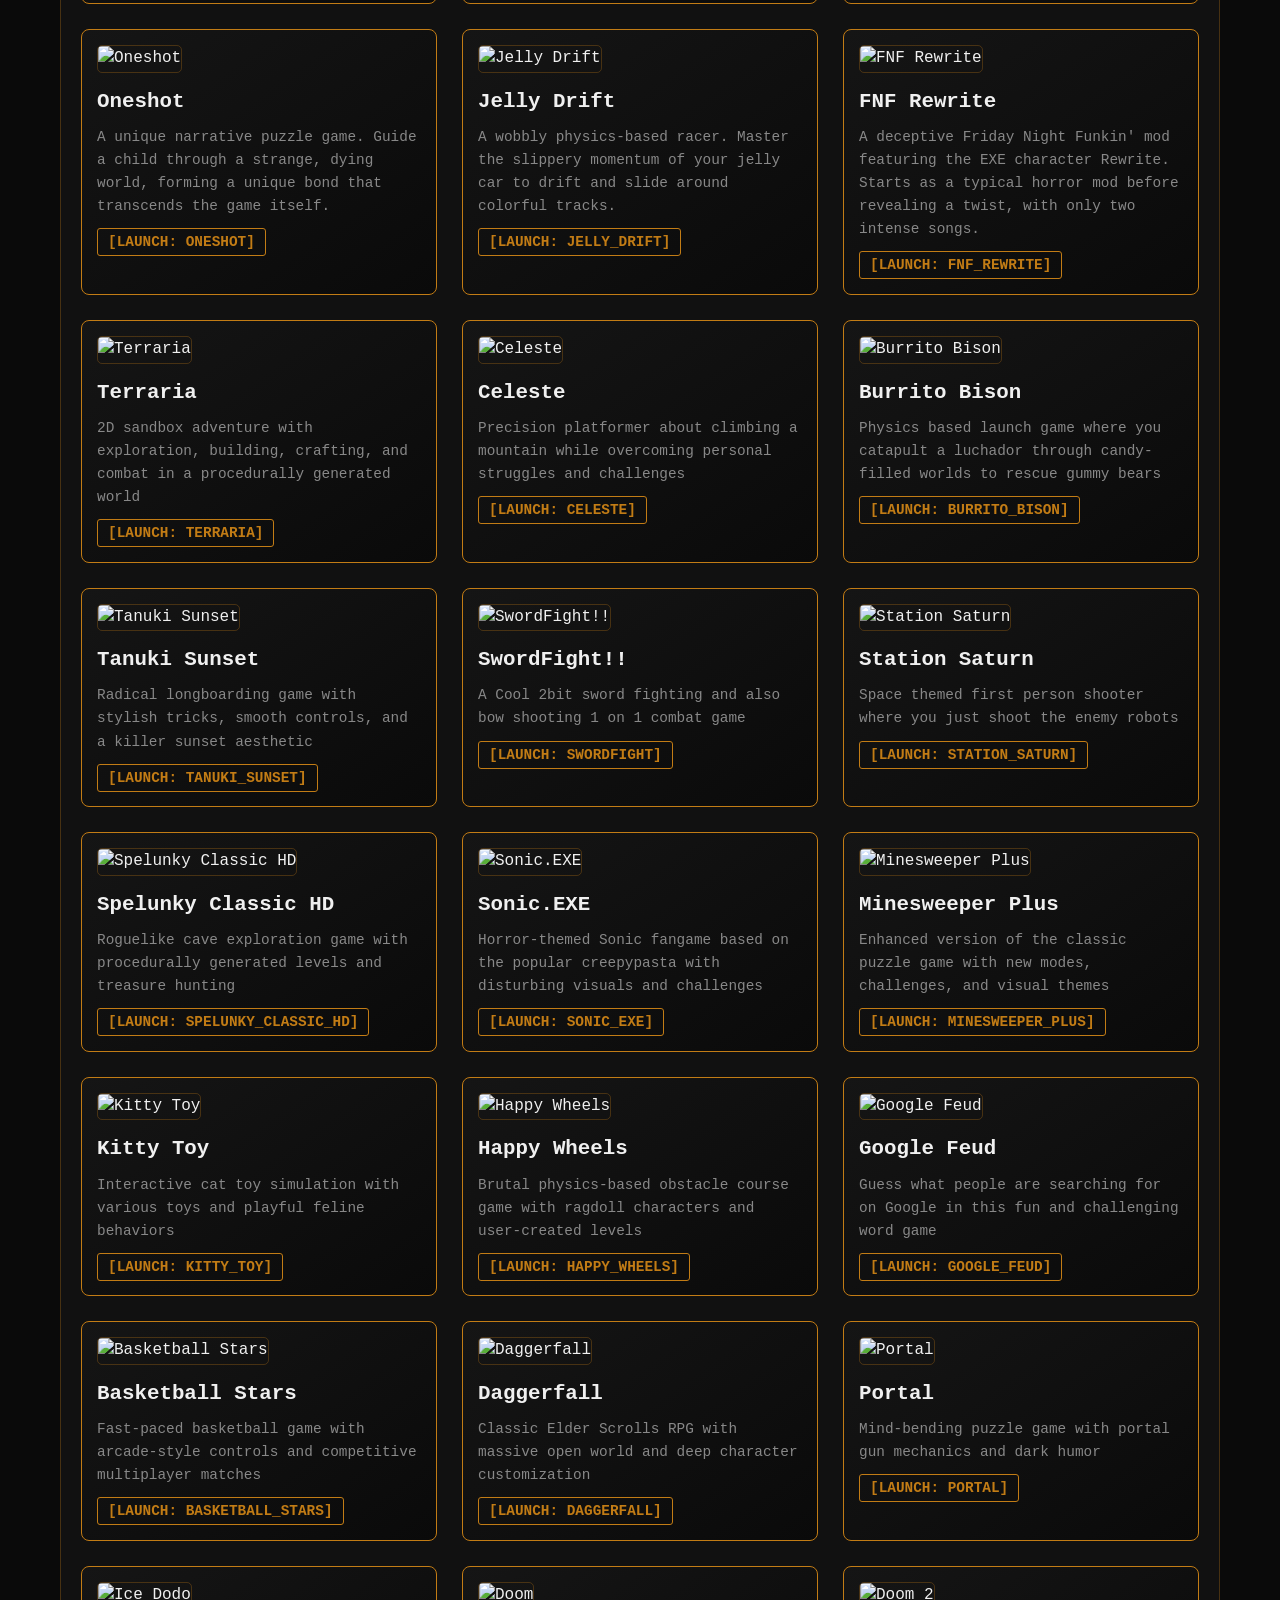
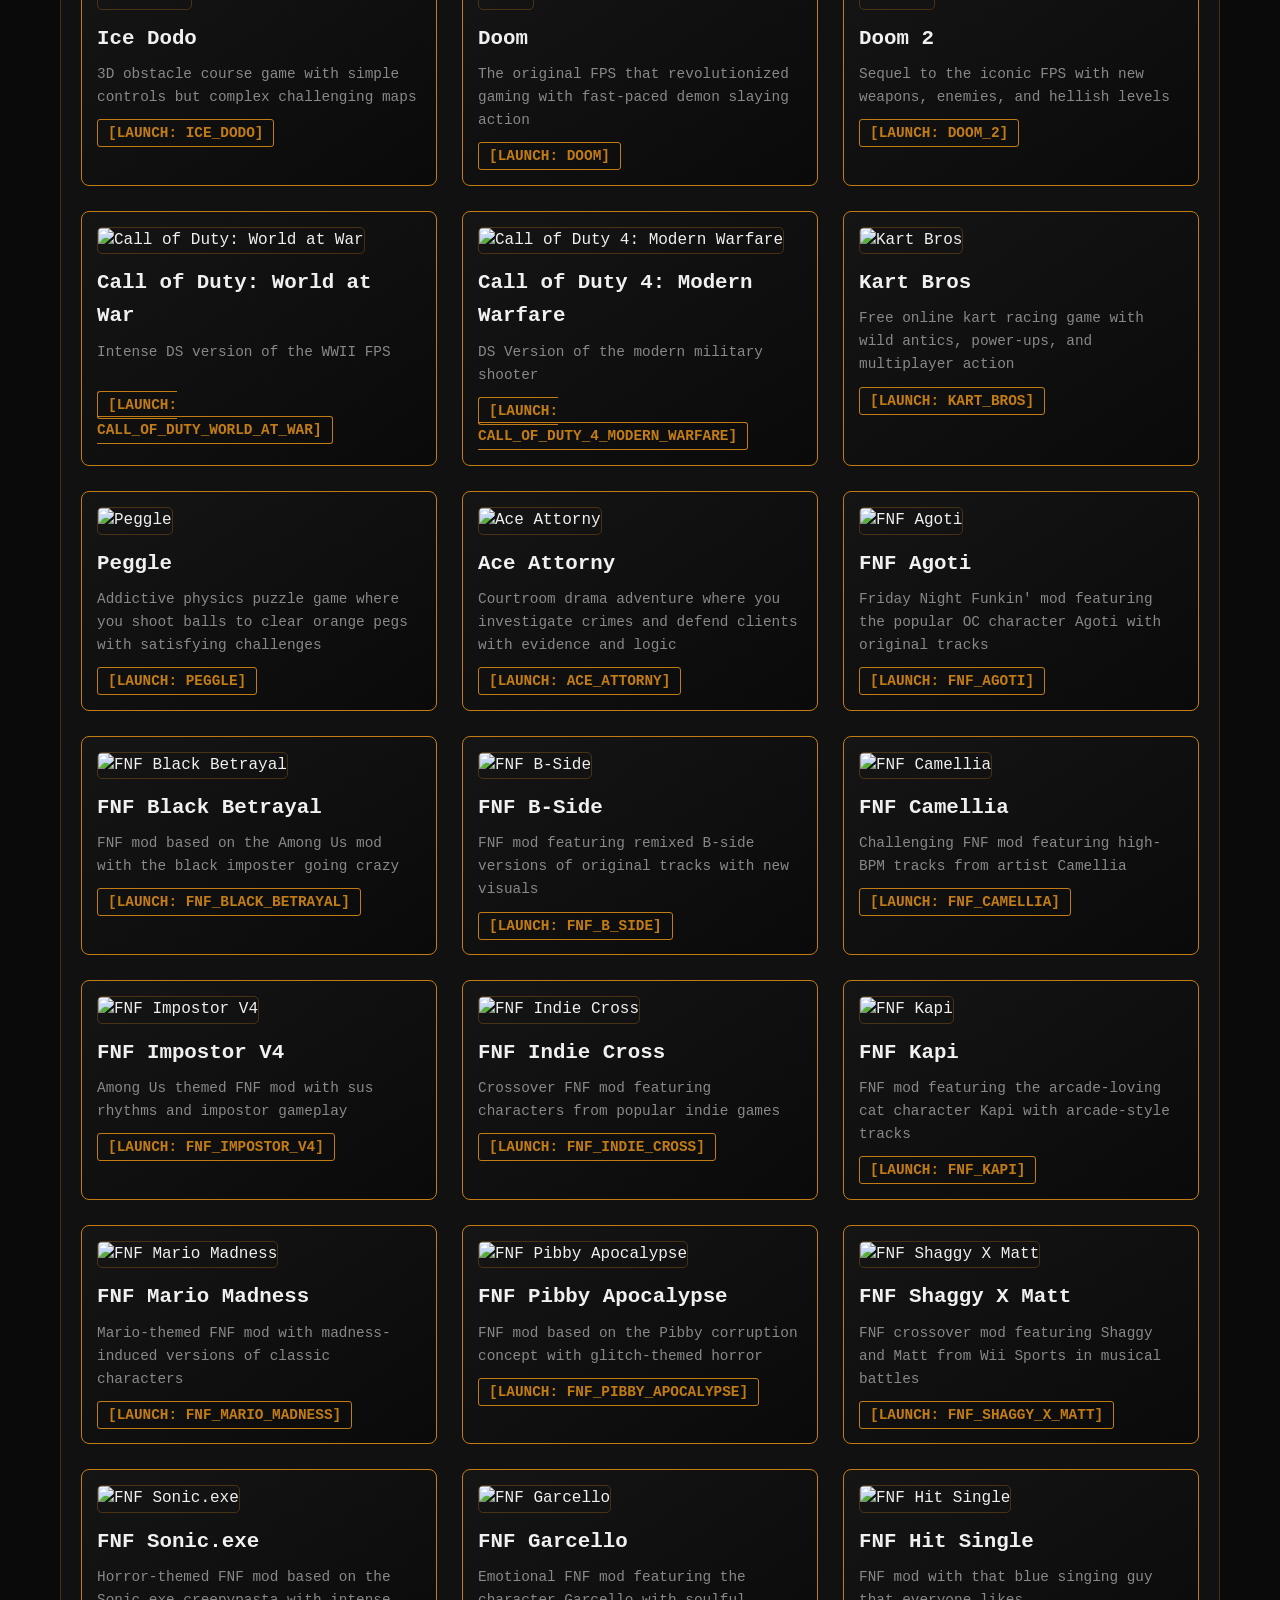
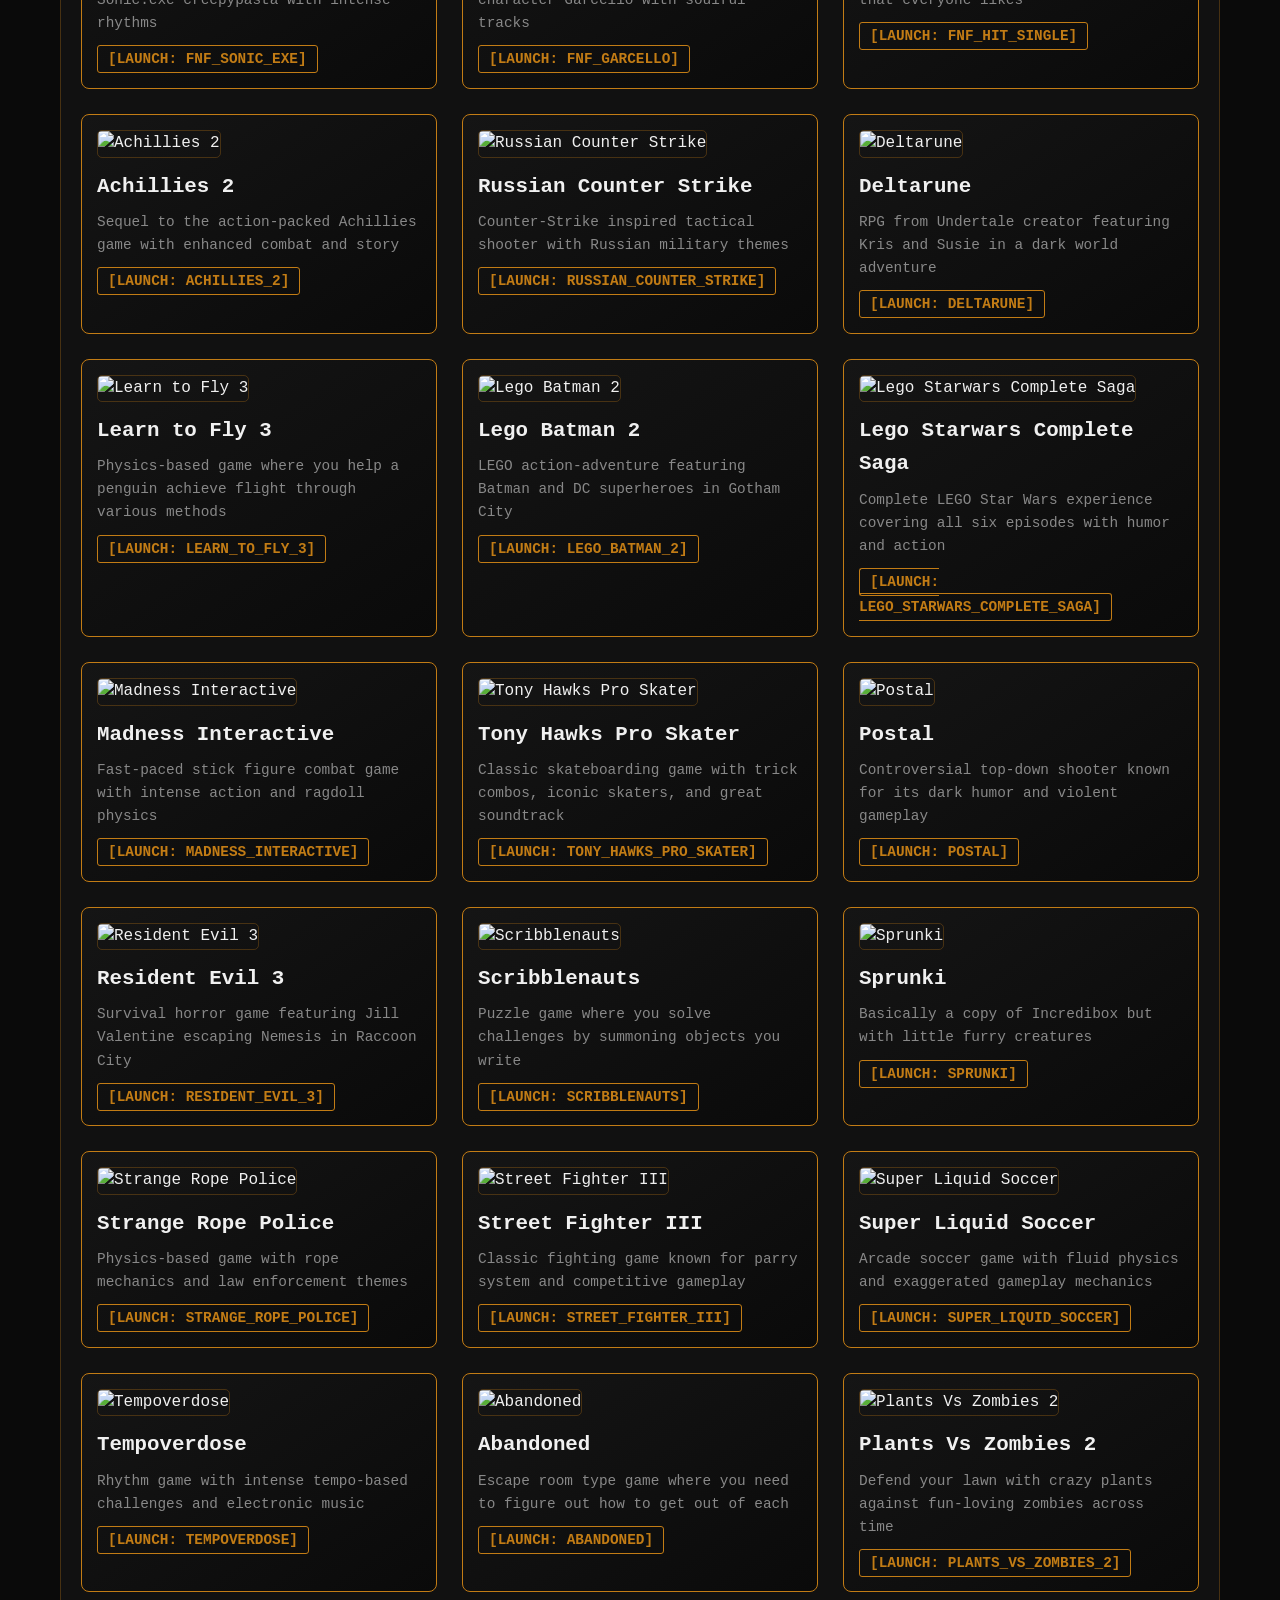
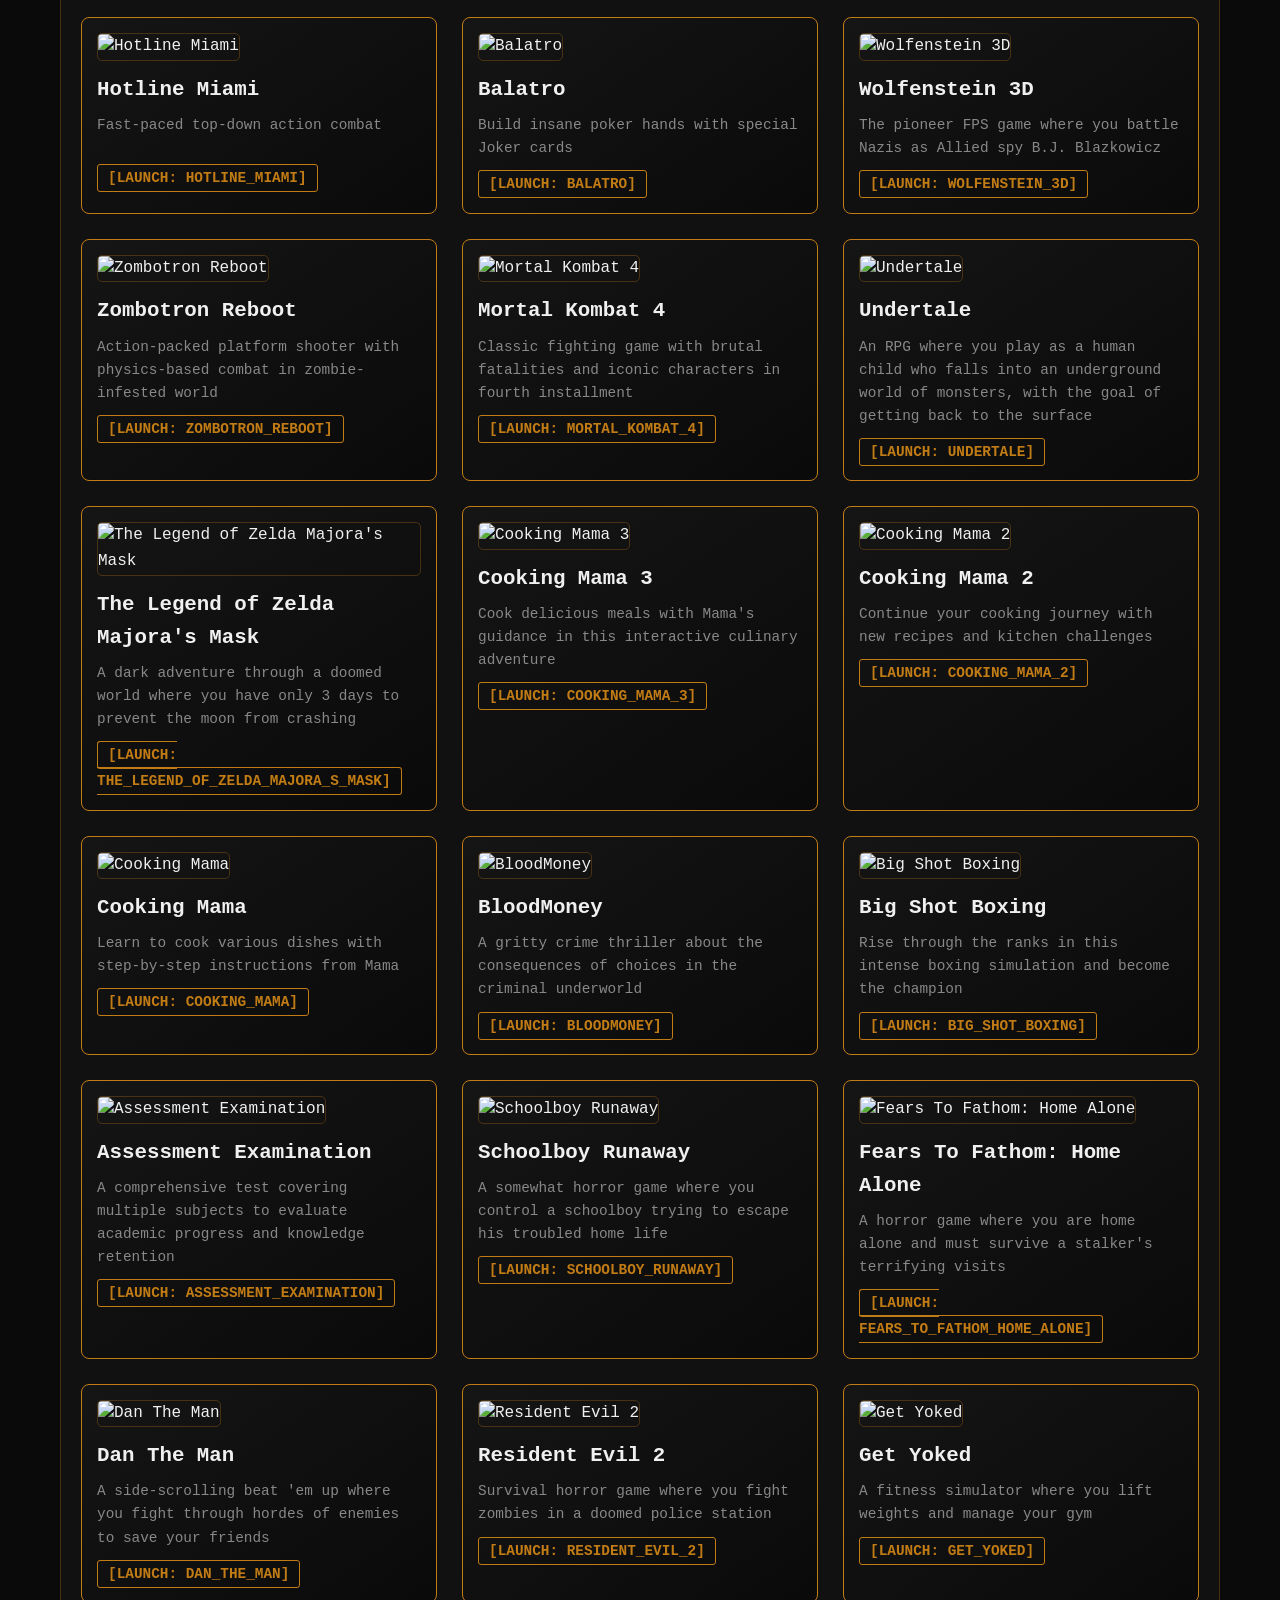
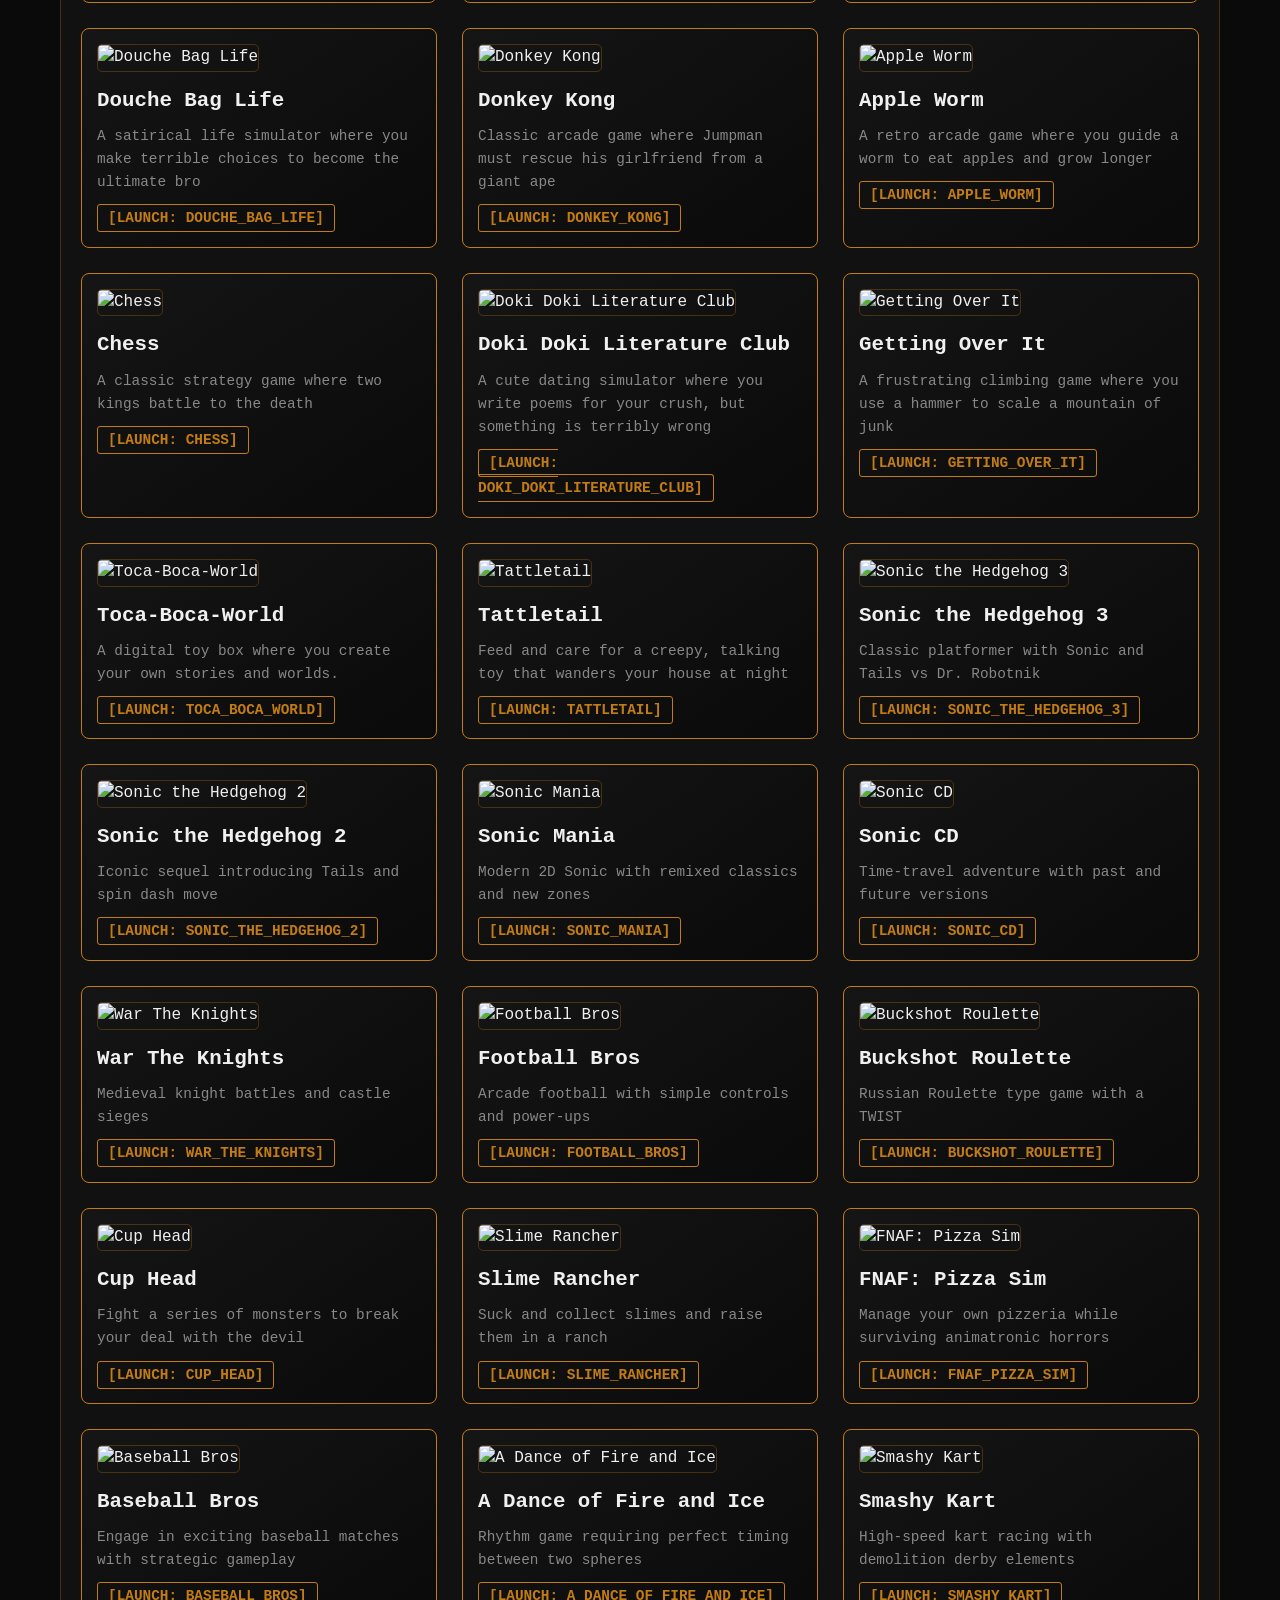
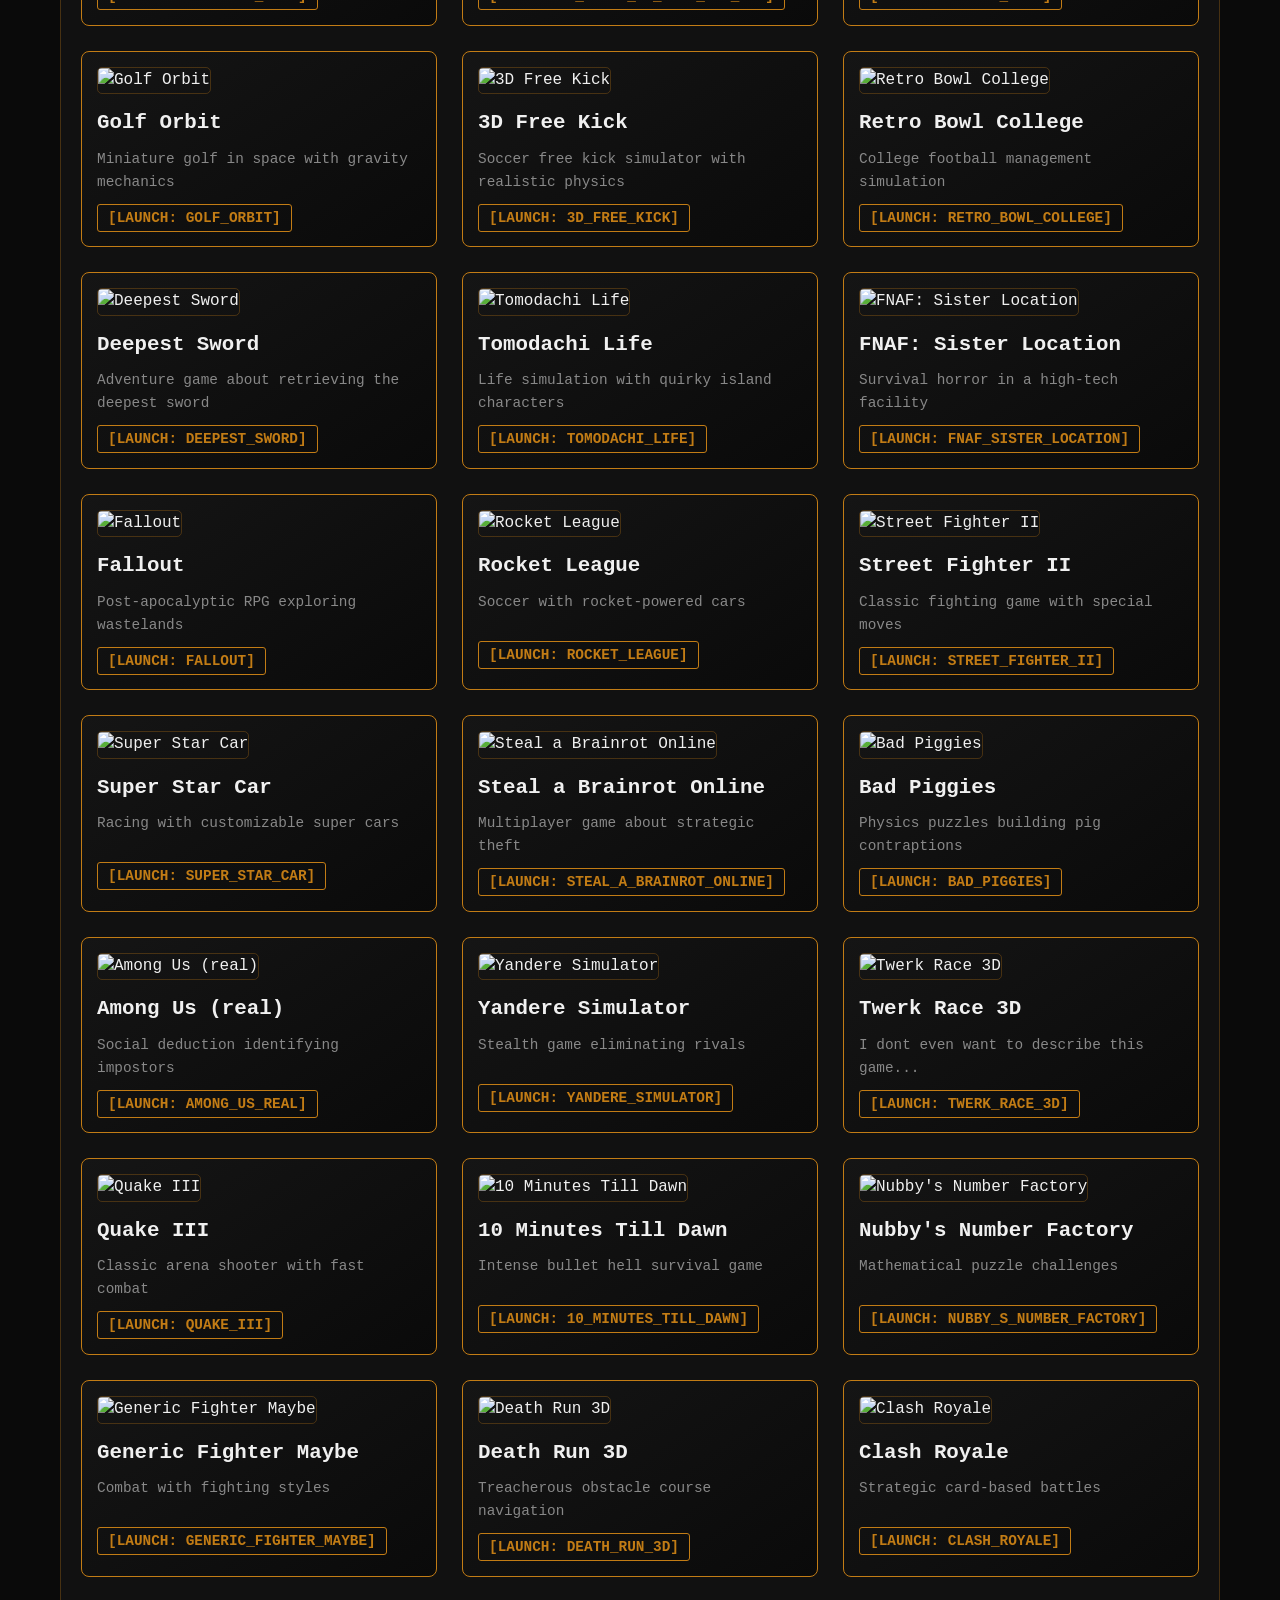
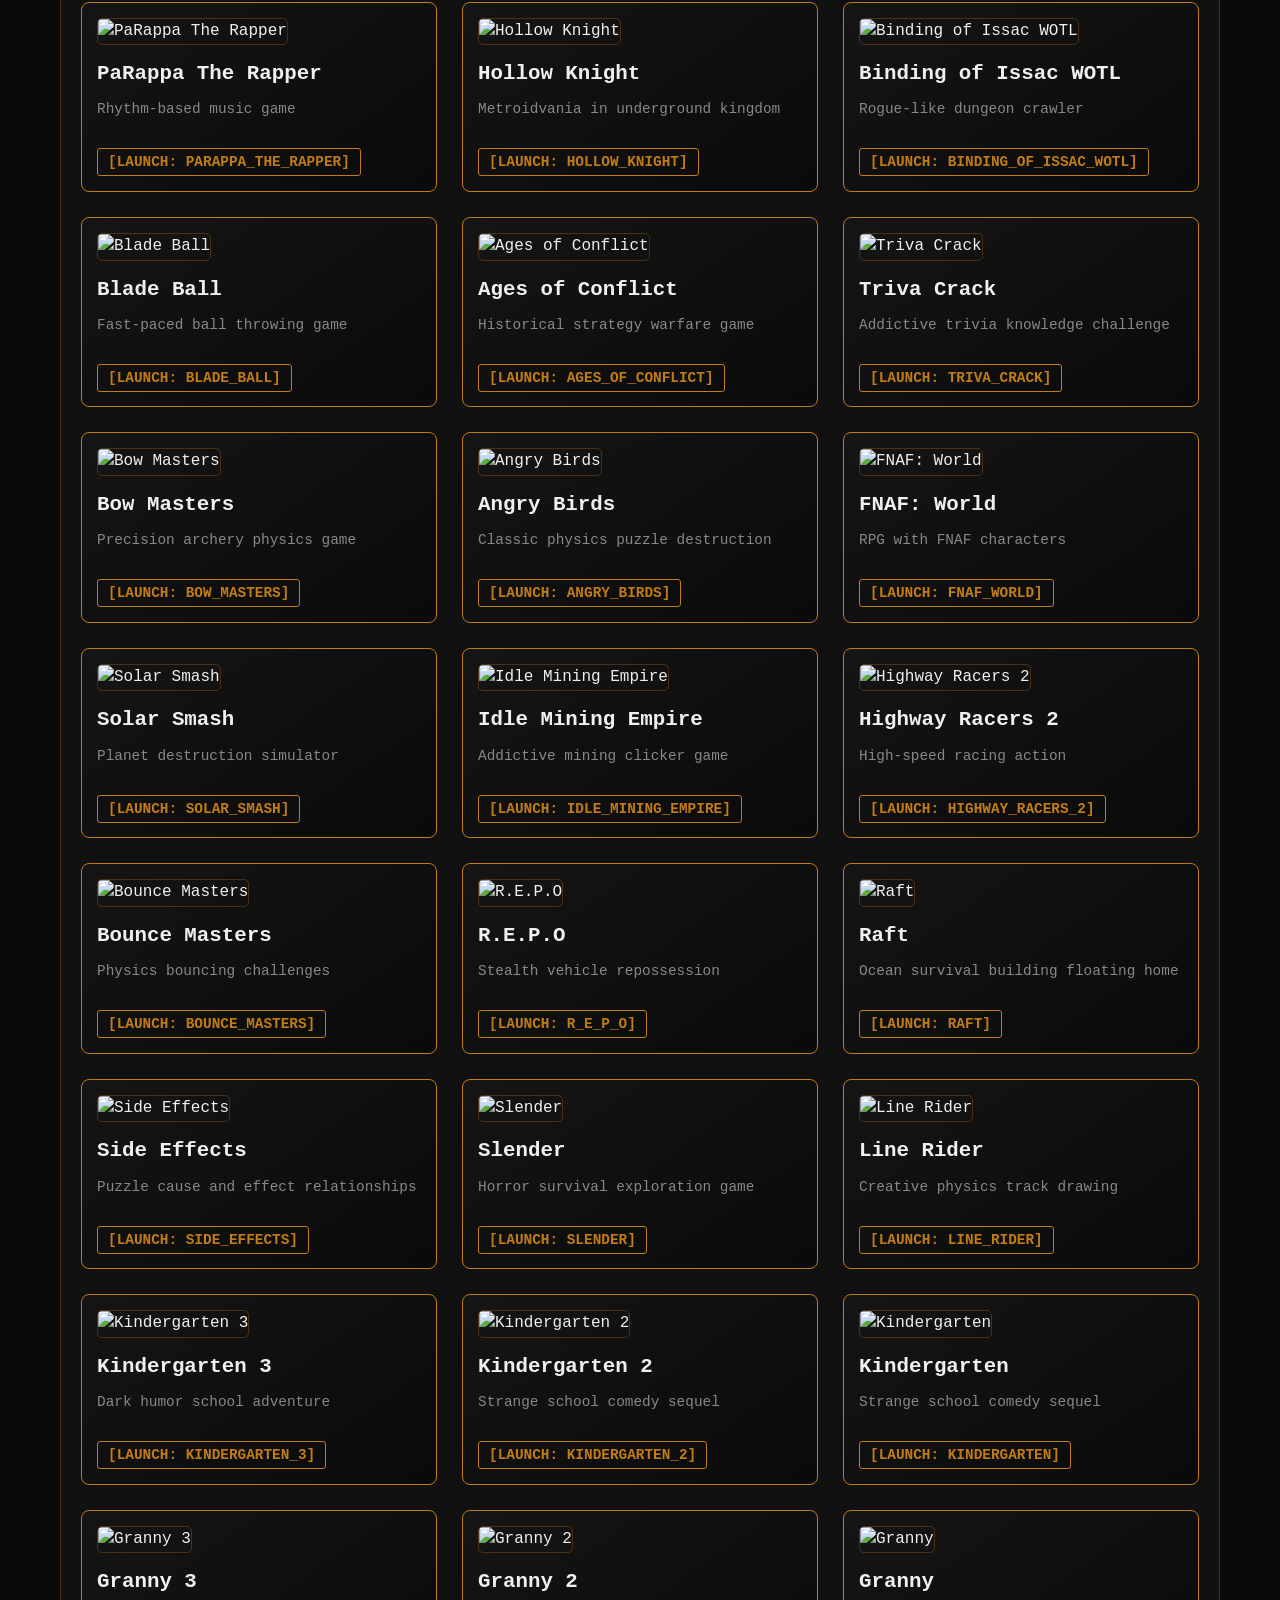
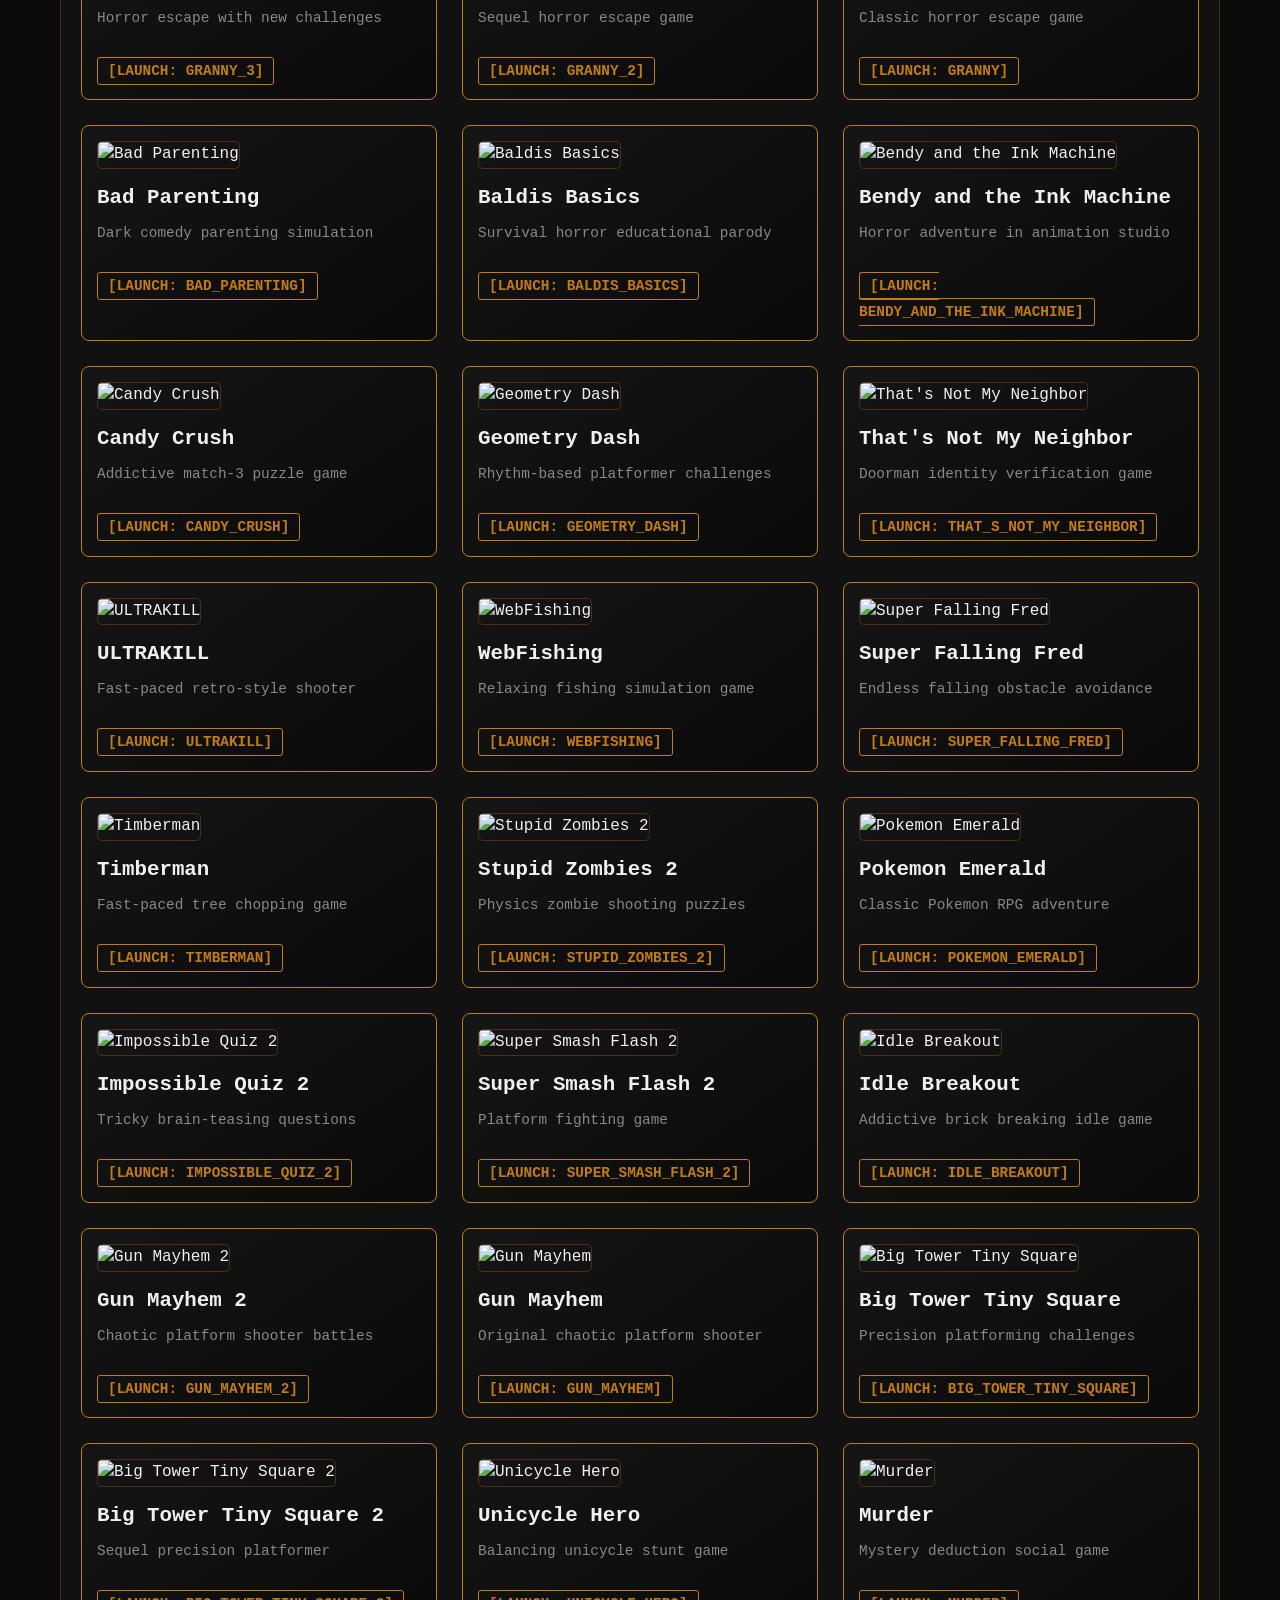
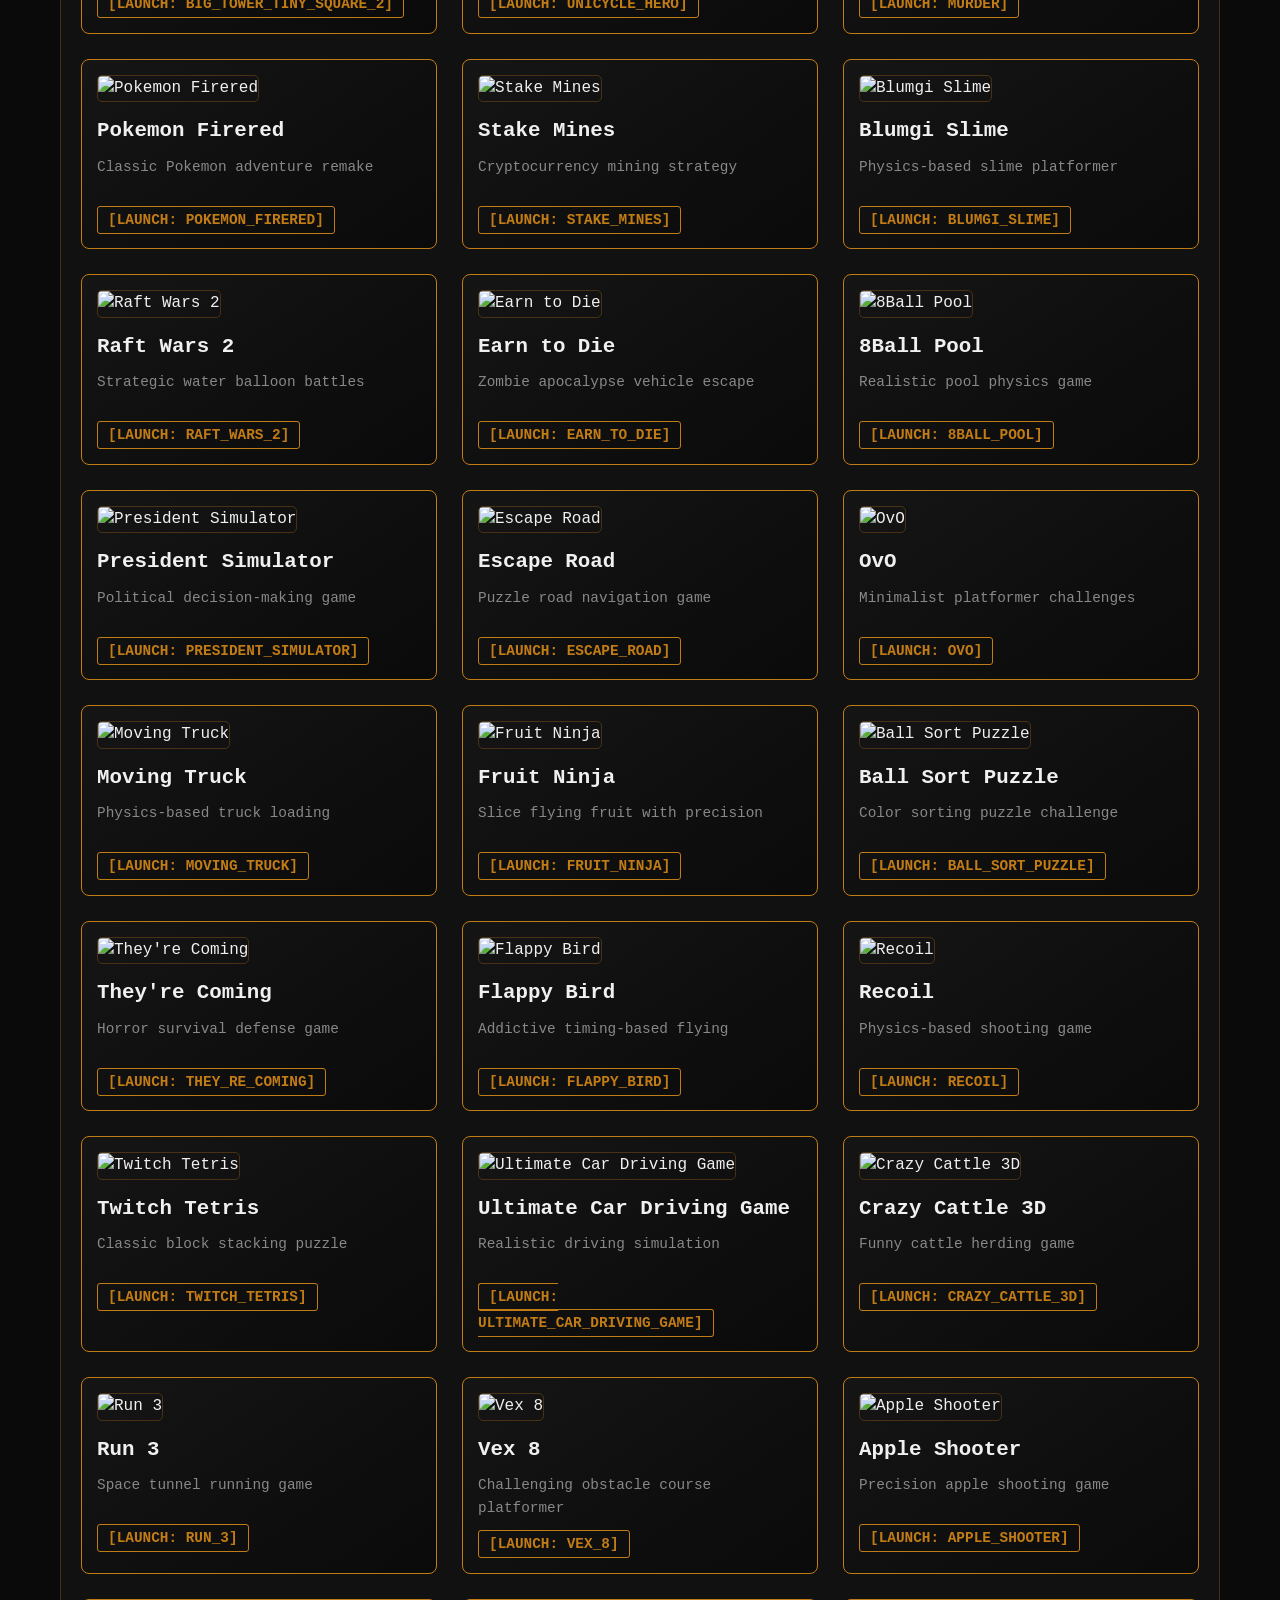
==== commit 846a4c71: "Update index.html" ====
--- a/index.html
+++ b/index.html
@@ -248,7 +248,6 @@
     <canvas id="matrix-bg"></canvas>
     <div class="container" id="main-container">
         <header>
-            <!-- User Counter -->
             <div class="user-counter" id="userCounter">
                 <i class="fas fa-users"></i>
                 <span>Live Users: <span class="user-count" id="liveUserCount">--</span></span>
@@ -267,12 +266,12 @@
             </div>
             <p class="tagline">ACCESSING TUTORING HUB...</p>
             <div class="terminal-prompt">
-    <p class="prompt-line">> SYSTEM BOOTING...</p>
-    <p class="prompt-line">> WELCOME TO NOAH'S TUTORING HUB.</p>
-    <p class="prompt-line">> CONNECTING... <span class="glow" style="color: var(--primary-orange);">SUCCESS</span></p>
-    <p class="prompt-line">> LESSONS LOADING...</p>
-    <p class="prompt-line typing">> BOREDOM BEING SOLVED...</p>
-</div>
+                <p class="prompt-line">> SYSTEM BOOTING...</p>
+                <p class="prompt-line">> WELCOME TO NOAH'S TUTORING HUB.</p>
+                <p class="prompt-line">> CONNECTING... <span class="glow" style="color: var(--primary-orange);">SUCCESS</span></p>
+                <p class="prompt-line">> LESSONS LOADING...</p>
+                <p class="prompt-line typing">> BOREDOM BEING SOLVED...</p>
+            </div>
         </header>
         <div class="nav-tabs">
             <div class="nav-tab active" id="lessonsTab" onclick="switchTab('lessons')">LESSONS</div>
@@ -362,10 +361,7 @@
             </div>
             <h2>COMMENTS</h2>
             <div class="padlet-embed">
-                <iframe src="https://padlet.com/embed/agr34bvqda6xp41b" frameborder="0" allow="camera;microphone;geolocation"></iframe>
-            </div>
-            <div class="padlet-footer">
-                <a href="https://padlet.com?ref=embed" target="_blank">Created with Padlet</a>
+                <iframe src="https://padlet.com/embed/fmfyddhl0zgt5kj9" frameborder="0" allow="camera;microphone;geolocation"></iframe>
             </div>
         </section>
         <footer>
@@ -389,6 +385,12 @@
 
     <script>
         const games = [
+            { title: "GTA Vice City", desc: "An 80s-inspired open-world crime saga. Drive fast, build a criminal empire, and shoot your way to the top in a neon-soaked city", url: "https://raw.githack.com/NoahsAmazingTutoringHelp/Noahs-Calculus-Tutor/master/games/149.html", image: "https://cdn.jsdelivr.net/gh/NoahsAmazingTutoringHelp/Noahs-Calculus-Tutor/images/272.jpg" },
+            { title: "Heretic", desc: "A dark medieval first-person shooter. Wield powerful magic and weapons to battle hordes of dark fantasy creatures.", url: "https://raw.githack.com/NoahsAmazingTutoringHelp/Noahs-Calculus-Tutor/master/games/150.html", image: "https://cdn.jsdelivr.net/gh/NoahsAmazingTutoringHelp/Noahs-Calculus-Tutor/images/273.jpg" },
+            { title: "Bacon May Die", desc: "A fast-paced, 2D run and gun fighting game where you play as an angry pig warrior", url: "https://raw.githack.com/NoahsAmazingTutoringHelp/Noahs-Calculus-Tutor/master/games/151.html", image: "https://cdn.jsdelivr.net/gh/NoahsAmazingTutoringHelp/Noahs-Calculus-Tutor/images/274.jpg" },
+            { title: "Oneshot", desc: "A unique narrative puzzle game. Guide a child through a strange, dying world, forming a unique bond that transcends the game itself.", url: "https://raw.githack.com/NoahsAmazingTutoringHelp/Noahs-Calculus-Tutor/master/games/152.html", image: "https://cdn.jsdelivr.net/gh/NoahsAmazingTutoringHelp/Noahs-Calculus-Tutor/images/275.jpg" },
+            { title: "Jelly Drift", desc: " A wobbly physics-based racer. Master the slippery momentum of your jelly car to drift and slide around colorful tracks.", url: "https://raw.githack.com/NoahsAmazingTutoringHelp/Noahs-Calculus-Tutor/master/games/153.html", image: "https://cdn.jsdelivr.net/gh/NoahsAmazingTutoringHelp/Noahs-Calculus-Tutor/images/276.jpg" },
+            { title: "FNF Rewrite", desc: "A deceptive Friday Night Funkin' mod featuring the EXE character Rewrite. Starts as a typical horror mod before revealing a twist, with only two intense songs.", url: "https://raw.githack.com/NoahsAmazingTutoringHelp/Noahs-Calculus-Tutor/master/games/154.html", image: "https://cdn.jsdelivr.net/gh/NoahsAmazingTutoringHelp/Noahs-Calculus-Tutor/images/277.jpg" },
             { title: "Terraria", desc: "2D sandbox adventure with exploration, building, crafting, and combat in a procedurally generated world", url: "https://raw.githack.com/NoahsAmazingTutoringHelp/Noahs-Calculus-Tutor/master/games/148.html", image: "https://cdn.jsdelivr.net/gh/NoahsAmazingTutoringHelp/Noahs-Calculus-Tutor/images/271.jpg" },
             { title: "Celeste", desc: "Precision platformer about climbing a mountain while overcoming personal struggles and challenges", url: "https://raw.githack.com/NoahsAmazingTutoringHelp/Noahs-Calculus-Tutor/master/games/147.html", image: "https://cdn.jsdelivr.net/gh/NoahsAmazingTutoringHelp/Noahs-Calculus-Tutor/images/270.jpg" },
             { title: "Burrito Bison", desc: "Physics based launch game where you catapult a luchador through candy-filled worlds to rescue gummy bears", url: "https://noahsamazingtutoringhelp.github.io/cautious-rotary-phone/", image: "https://cdn.jsdelivr.net/gh/NoahsAmazingTutoringHelp/Noahs-Calculus-Tutor/images/130.jpg" },
@@ -459,7 +461,7 @@
             {
                 title: "Balatro",
                 desc: "Build insane poker hands with special Joker cards",
-                url: "https://thirstygithub.github.io/cool-math/",
+                url: "https://raw.githack.com/thirstygithub/mathamatic-notes/main/index.html",
                 image: "https://cdn.jsdelivr.net/gh/NoahsAmazingTutoringHelp/Noahs-Calculus-Tutor/images/195.jpg",
                 popular: true
             },
@@ -1013,149 +1015,192 @@
     resetCursorTimeout();
 })();
         
-        document.addEventListener('DOMContentLoaded', function() {
-            // ========== USER COUNTER ==========
-class UserCounter {
-    constructor() {
-        this.countElement = document.getElementById('liveUserCount');
-        this.terminalElement = document.getElementById('terminalUserCount');
-        this.baseCount = 0;
-        this.connectedUsers = new Set();
-        this.init();
-    }
-    
-    init() {
-        const userId = this.getUserId();
-        this.connectedUsers.add(userId);
-        
-        this.loadCountFromStorage();
-        
-        this.startSimulation();
-        
-        this.trackUser(userId);
-        
-        this.setupVisibilityListener();
-    }
-    
-    getUserId() {
-        let userId = localStorage.getItem('userCounter_id');
-        if (!userId) {
-            userId = 'user_' + Math.random().toString(36).substr(2, 9) + '_' + Date.now();
-            localStorage.setItem('userCounter_id', userId);
-        }
-        return userId;
-    }
-    
-    loadCountFromStorage() {
-        try {
-            const savedData = JSON.parse(localStorage.getItem('userCounter_data') || '{}');
-            this.baseCount = savedData.count || 42;
-            this.updateDisplay();
-        } catch (e) {
-            console.error('Error loading user count:', e);
-            this.baseCount = 42;
-        }
-    }
-    
-    saveCountToStorage() {
-        try {
-            const data = {
-                count: this.baseCount,
-                timestamp: Date.now()
-            };
-            localStorage.setItem('userCounter_data', JSON.stringify(data));
-        } catch (e) {
-            console.error('Error saving user count:', e);
-        }
-    }
-    
-    trackUser(userId) {
-        try {
-            const activeUsers = JSON.parse(localStorage.getItem('activeUsers') || '[]');
-            
-            const now = Date.now();
-            const activeThreshold = 5 * 60 * 1000;
-            
-            const filteredUsers = activeUsers.filter(user => {
-                return (now - user.lastSeen) < activeThreshold;
+                document.addEventListener('DOMContentLoaded', function() {
+            class UserCounter {
+                constructor() {
+                    this.countElement = document.getElementById('liveUserCount');
+                    this.baseCount = 0;
+                    this.lastUpdate = 0;
+                    this.updateInterval = null;
+                    this.init();
+                }
+                
+                init() {
+                    this.userId = this.generateUserId();
+                    this.loadCount();
+                    this.updateCounter();
+                    this.setupUpdates();
+                    this.setupVisibilityTracking();
+                    this.startCleanup();
+                }
+                
+                generateUserId() {
+                    let userId = localStorage.getItem('tutoringhub_userId');
+                    if (!userId) {
+                        userId = 'user_' + Date.now() + '_' + Math.random().toString(36).substr(2, 9);
+                        localStorage.setItem('tutoringhub_userId', userId);
+                    }
+                    return userId;
+                }
+                
+                loadCount() {
+                    try {
+                        const activeUsers = JSON.parse(localStorage.getItem('tutoringhub_activeUsers') || '{}');
+                        const now = Date.now();
+                        
+                        Object.keys(activeUsers).forEach(userId => {
+                            if (now - activeUsers[userId] > 15 * 60 * 1000) {
+                                delete activeUsers[userId];
+                            }
+                        });
+                        
+                        activeUsers[this.userId] = now;
+                        localStorage.setItem('tutoringhub_activeUsers', JSON.stringify(activeUsers));
+                        
+const timeOfDay = new Date().getHours();
+let base = 1200;
+
+
+if (timeOfDay >= 8 && timeOfDay <= 15) base += 150;
+else if (timeOfDay >= 16 && timeOfDay <= 22) base += 200;
+else base -= 100;
+
+
+base += Math.floor(Math.random() * 201) - 100;
+
+
+this.baseCount = Math.max(1000, Math.min(1500, base));
+                        
+                    } catch (e) {
+    console.error('Error loading user count:', e);
+    this.baseCount = 95;
+}
+                }
+                
+                updateCounter() {
+                    const now = Date.now();
+                    if (now - this.lastUpdate < 30000) return;
+                    
+                    this.loadCount();
+                    
+                    const fluctuation = Math.floor(Math.random() * 5) - 2;
+                    const displayCount = Math.max(80, this.baseCount + fluctuation);
+                    
+                    if (this.countElement) {
+                        const currentCount = parseInt(this.countElement.textContent) || displayCount;
+                        this.animateCount(currentCount, displayCount);
+                    }
+                    
+                    this.lastUpdate = now;
+                    this.trackToAnalytics(displayCount);
+                }
+                
+                animateCount(start, end) {
+                    const duration = 800;
+                    const steps = 20;
+                    const stepTime = duration / steps;
+                    const increment = (end - start) / steps;
+                    let current = start;
+                    let step = 0;
+                    
+                    const animateStep = () => {
+                        current += increment;
+                        step++;
+                        this.countElement.textContent = Math.round(current);
+                        if (step < steps) {
+                            setTimeout(animateStep, stepTime);
+                        } else {
+                            this.countElement.textContent = end;
+                        }
+                    };
+                    
+                    animateStep();
+                }
+                
+                setupUpdates() {
+                    this.updateInterval = setInterval(() => {
+                        this.updateCounter();
+                    }, 45000);
+                    
+                    ['click', 'mousemove', 'keydown', 'scroll'].forEach(eventType => {
+                        window.addEventListener(eventType, () => {
+                            if (Math.random() > 0.7) {
+                                setTimeout(() => this.updateCounter(), 1000);
+                            }
+                        });
+                    });
+                }
+                
+                setupVisibilityTracking() {
+                    document.addEventListener('visibilitychange', () => {
+                        if (!document.hidden) {
+                            setTimeout(() => this.updateCounter(), 2000);
+                        }
+                    });
+                    
+                    if (!document.hidden) {
+                        setTimeout(() => this.updateCounter(), 5000);
+                    }
+                }
+                
+                startCleanup() {
+                    setInterval(() => {
+                        try {
+                            const activeUsers = JSON.parse(localStorage.getItem('tutoringhub_activeUsers') || '{}');
+                            const now = Date.now();
+                            let changed = false;
+                            
+                            Object.keys(activeUsers).forEach(userId => {
+                                if (now - activeUsers[userId] > 30 * 60 * 1000) {
+                                    delete activeUsers[userId];
+                                    changed = true;
+                                }
+                            });
+                            
+                            if (changed) {
+                                localStorage.setItem('tutoringhub_activeUsers', JSON.stringify(activeUsers));
+                            }
+                        } catch (e) {
+                            console.error('Error cleaning up users:', e);
+                        }
+                    }, 5 * 60 * 1000);
+                }
+                
+                trackToAnalytics(count) {
+                    if (typeof gtag !== 'undefined') {
+                        gtag('event', 'live_users_update', {
+                            'event_category': 'engagement',
+                            'event_label': 'user_counter',
+                            'value': count
+                        });
+                    }
+                }
+                
+                cleanup() {
+                    if (this.updateInterval) {
+                        clearInterval(this.updateInterval);
+                    }
+                    
+                    try {
+                        const activeUsers = JSON.parse(localStorage.getItem('tutoringhub_activeUsers') || '{}');
+                        delete activeUsers[this.userId];
+                        localStorage.setItem('tutoringhub_activeUsers', JSON.stringify(activeUsers));
+                    } catch (e) {
+                    }
+                }
+            }
+            
+            let userCounter = new UserCounter();
+            
+            window.addEventListener('beforeunload', function() {
+                if (userCounter) {
+                    userCounter.cleanup();
+                }
             });
             
-            const userIndex = filteredUsers.findIndex(u => u.id === userId);
-            if (userIndex === -1) {
-                filteredUsers.push({
-                    id: userId,
-                    lastSeen: now
-                });
-            } else {
-                filteredUsers[userIndex].lastSeen = now;
-            }
-            
-            localStorage.setItem('activeUsers', JSON.stringify(filteredUsers));
-            
-            this.baseCount = Math.max(42, filteredUsers.length + 35);
-            this.updateDisplay();
-            this.saveCountToStorage();
-            
-            this.trackToGA(filteredUsers.length);
-        } catch (e) {
-            console.error('Error tracking user:', e);
-        }
-    }
-    
-    trackToGA(activeCount) {
-        if (typeof gtag !== 'undefined') {
-            gtag('event', 'active_user_count', {
-                'event_category': 'engagement',
-                'event_label': 'live_users',
-                'value': activeCount
-            });
-        }
-    }
-    
-    updateDisplay() {
-        const variation = Math.floor(Math.random() * 3) - 1;
-        const displayCount = Math.max(42, this.baseCount + variation);
-        
-        if (this.countElement) {
-            this.countElement.textContent = displayCount;
-        }
-        
-        if (this.terminalElement) {
-            this.terminalElement.textContent = displayCount;
-        }
-    }
-    
-    startSimulation() {
-        setInterval(() => {
-            const change = Math.random() > 0.7 ? 1 : Math.random() > 0.3 ? 0 : -1;
-            this.baseCount = Math.max(42, this.baseCount + change);
-            this.updateDisplay();
-            this.saveCountToStorage();
-        }, 30000);
-        
-        this.updateDisplay();
-    }
-    
-    setupVisibilityListener() {
-        document.addEventListener('visibilitychange', () => {
-            if (!document.hidden) {
-                const userId = this.getUserId();
-                this.trackUser(userId);
-            }
-        });
-        
-        setInterval(() => {
-            if (!document.hidden) {
-                const userId = this.getUserId();
-                this.trackUser(userId);
-            }
-        }, 60000);
-    }
-}
-
-window.userCounter = new UserCounter();
             generateGameCards();
         });
     </script>
 </body>
+
 </html>
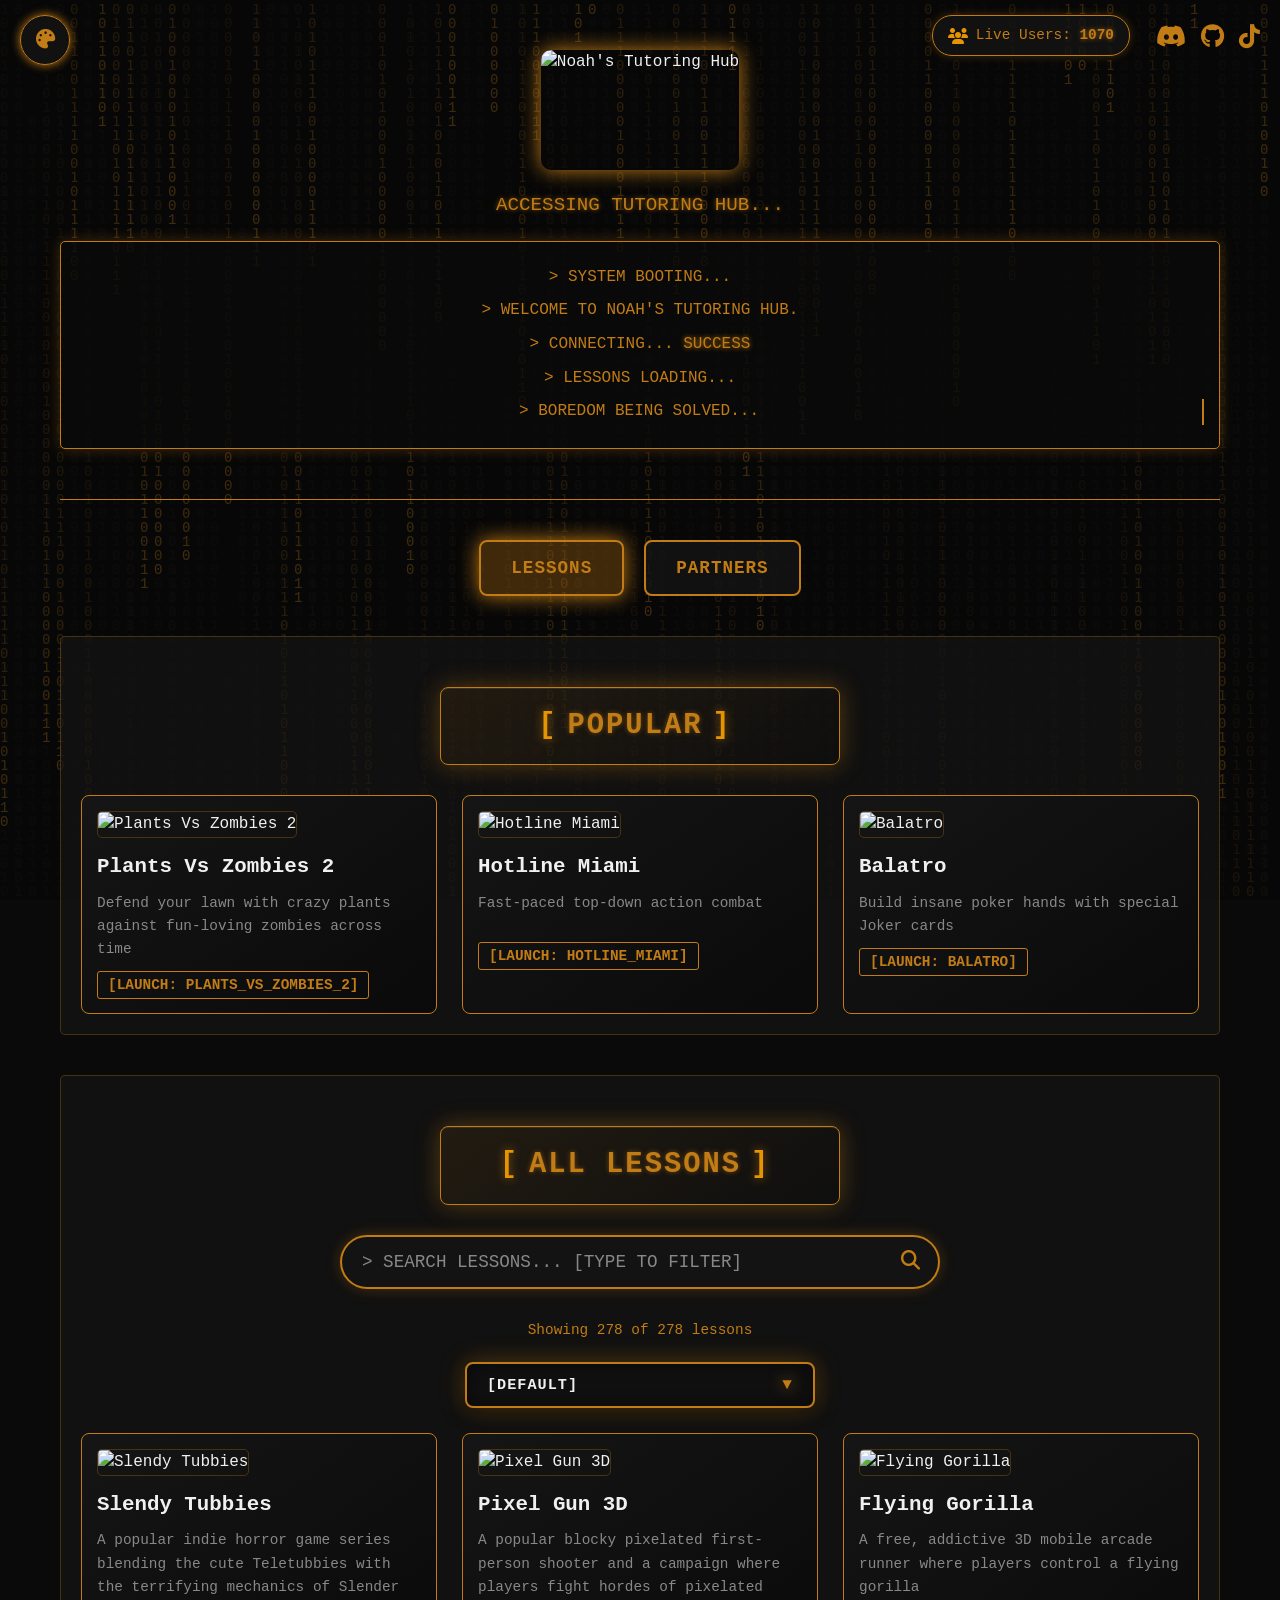
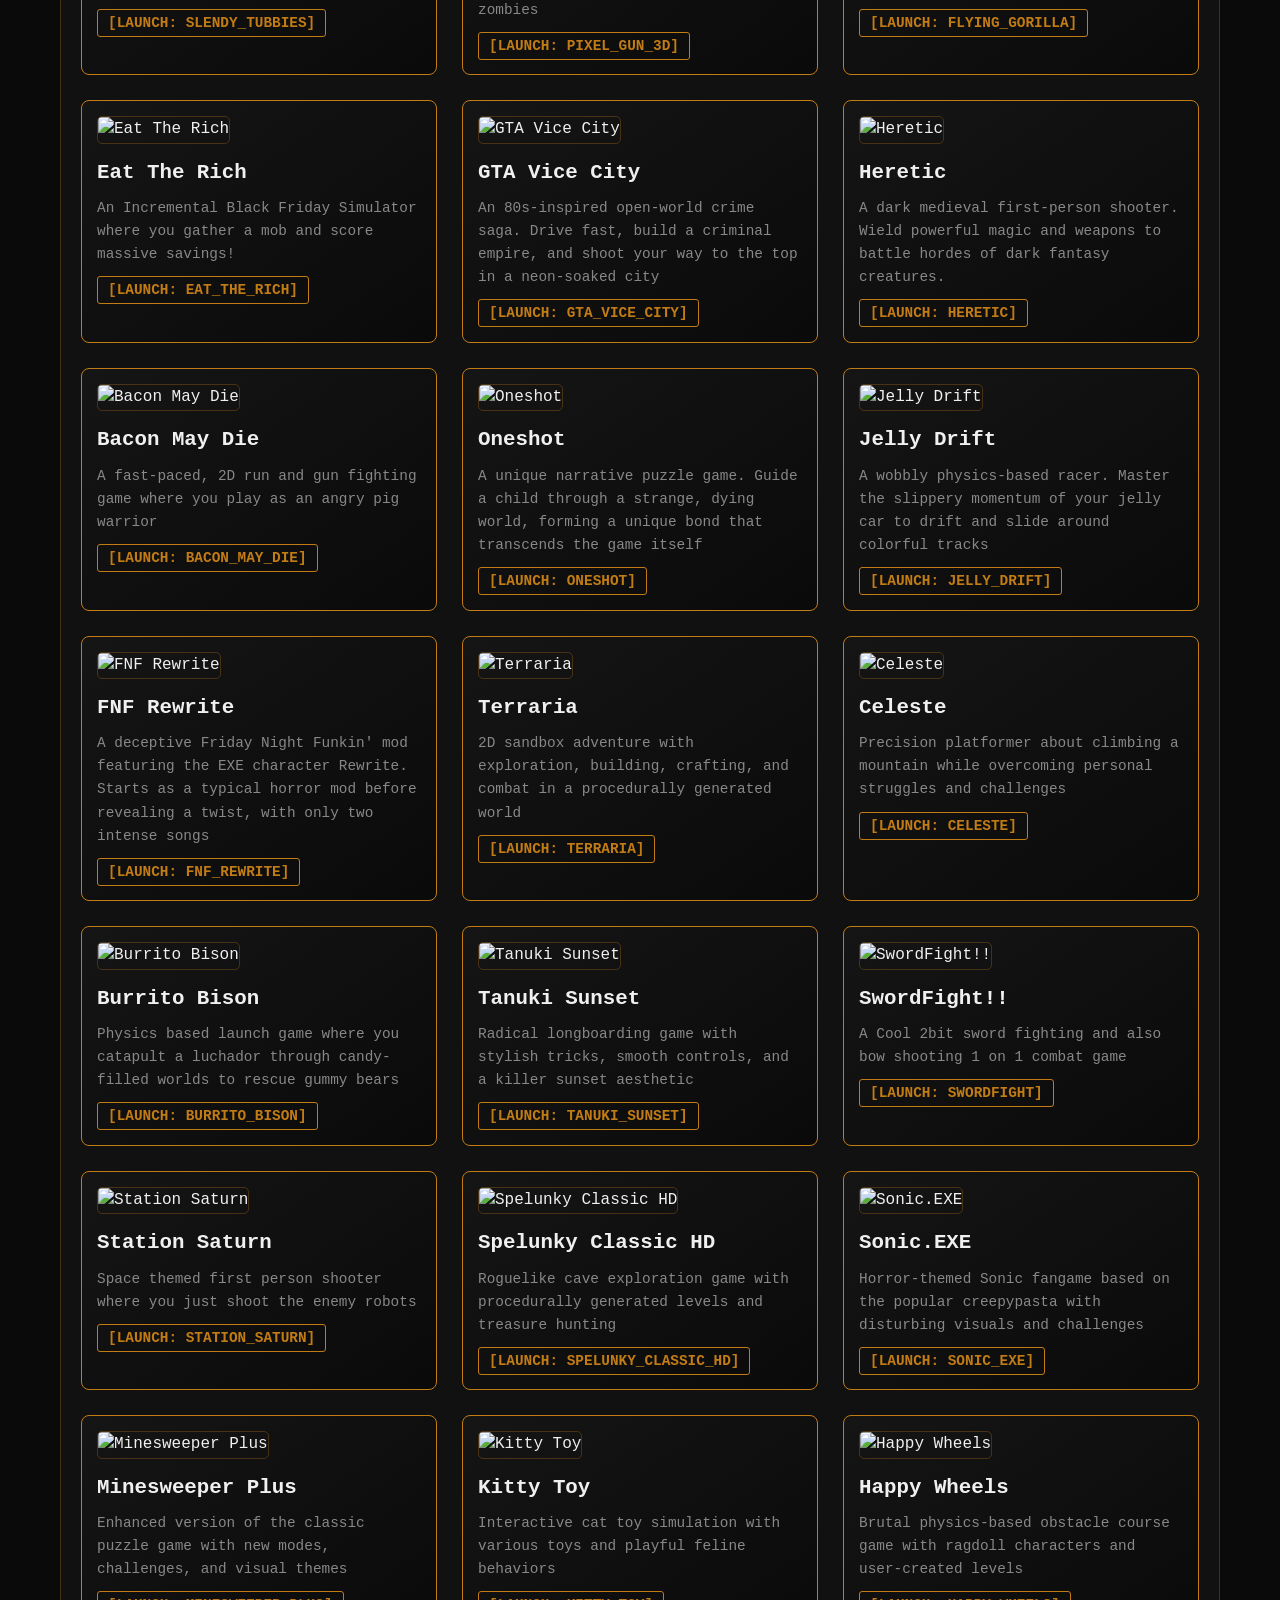
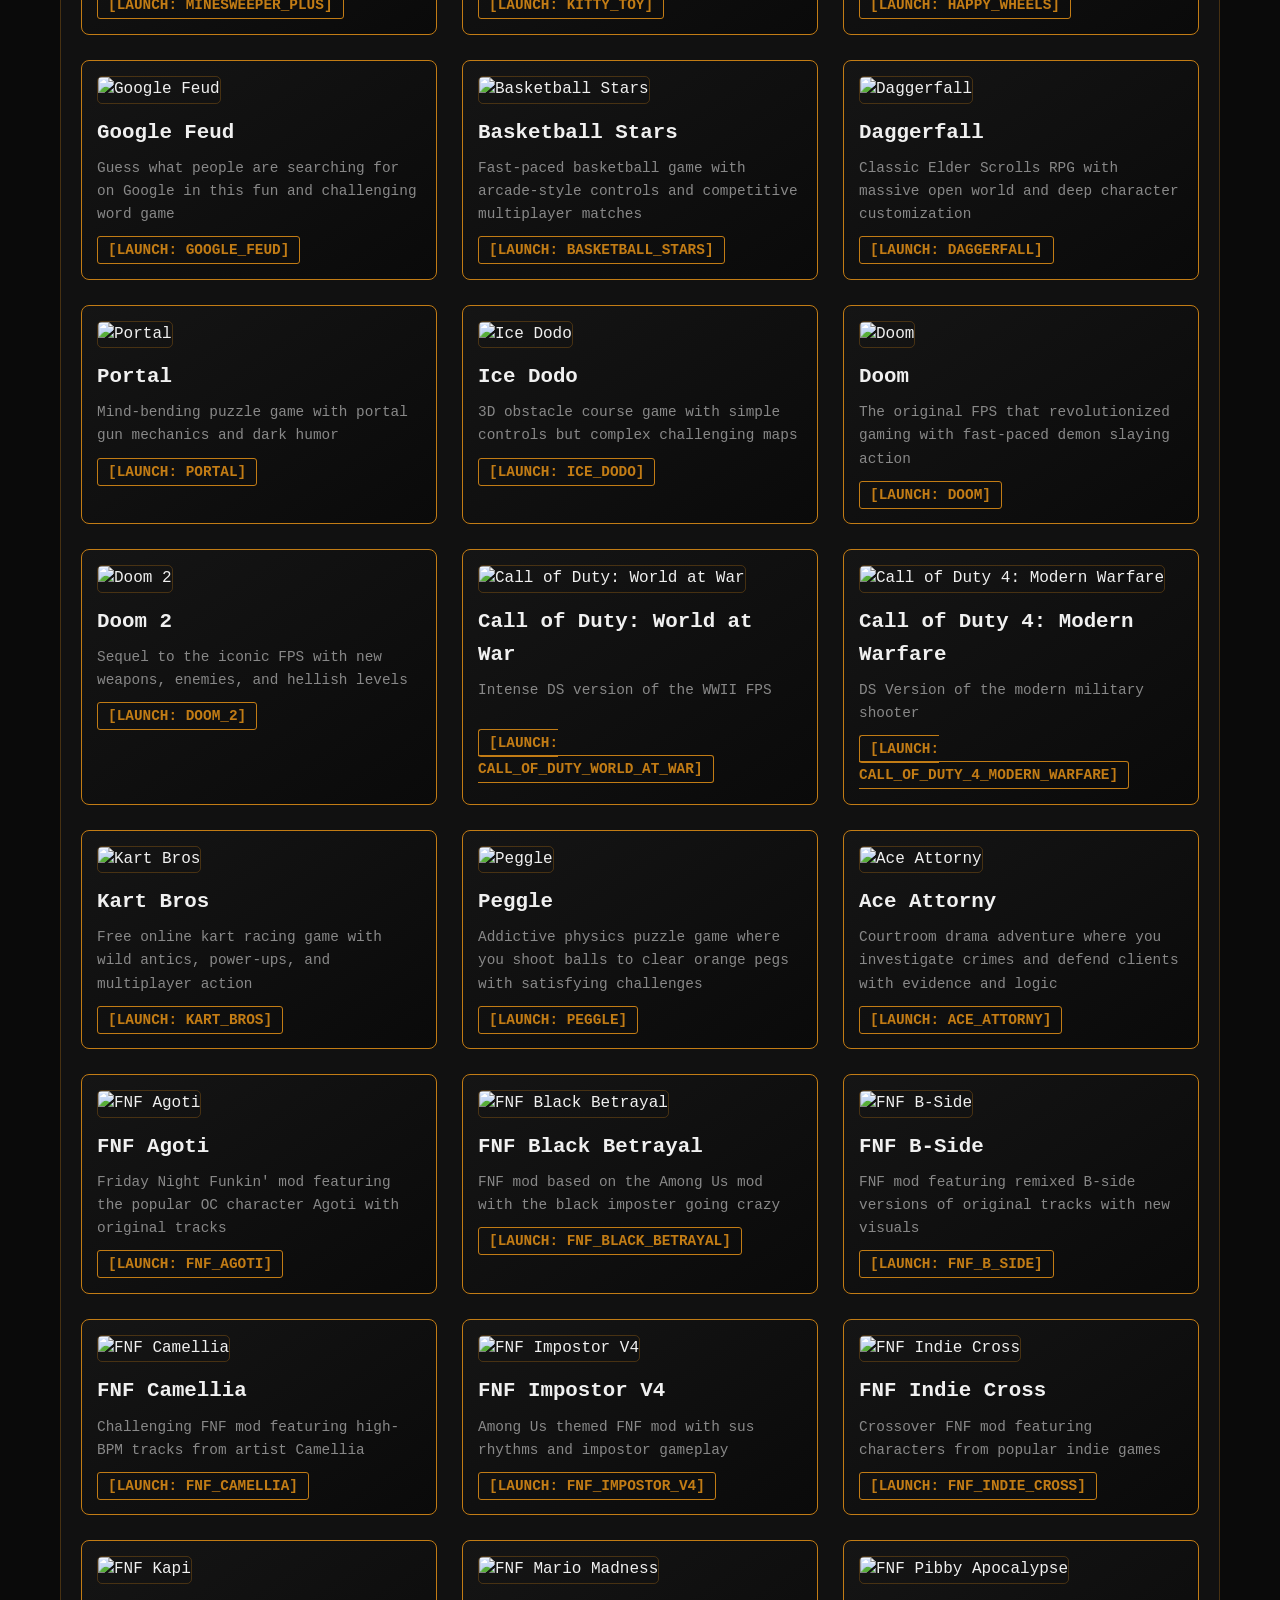
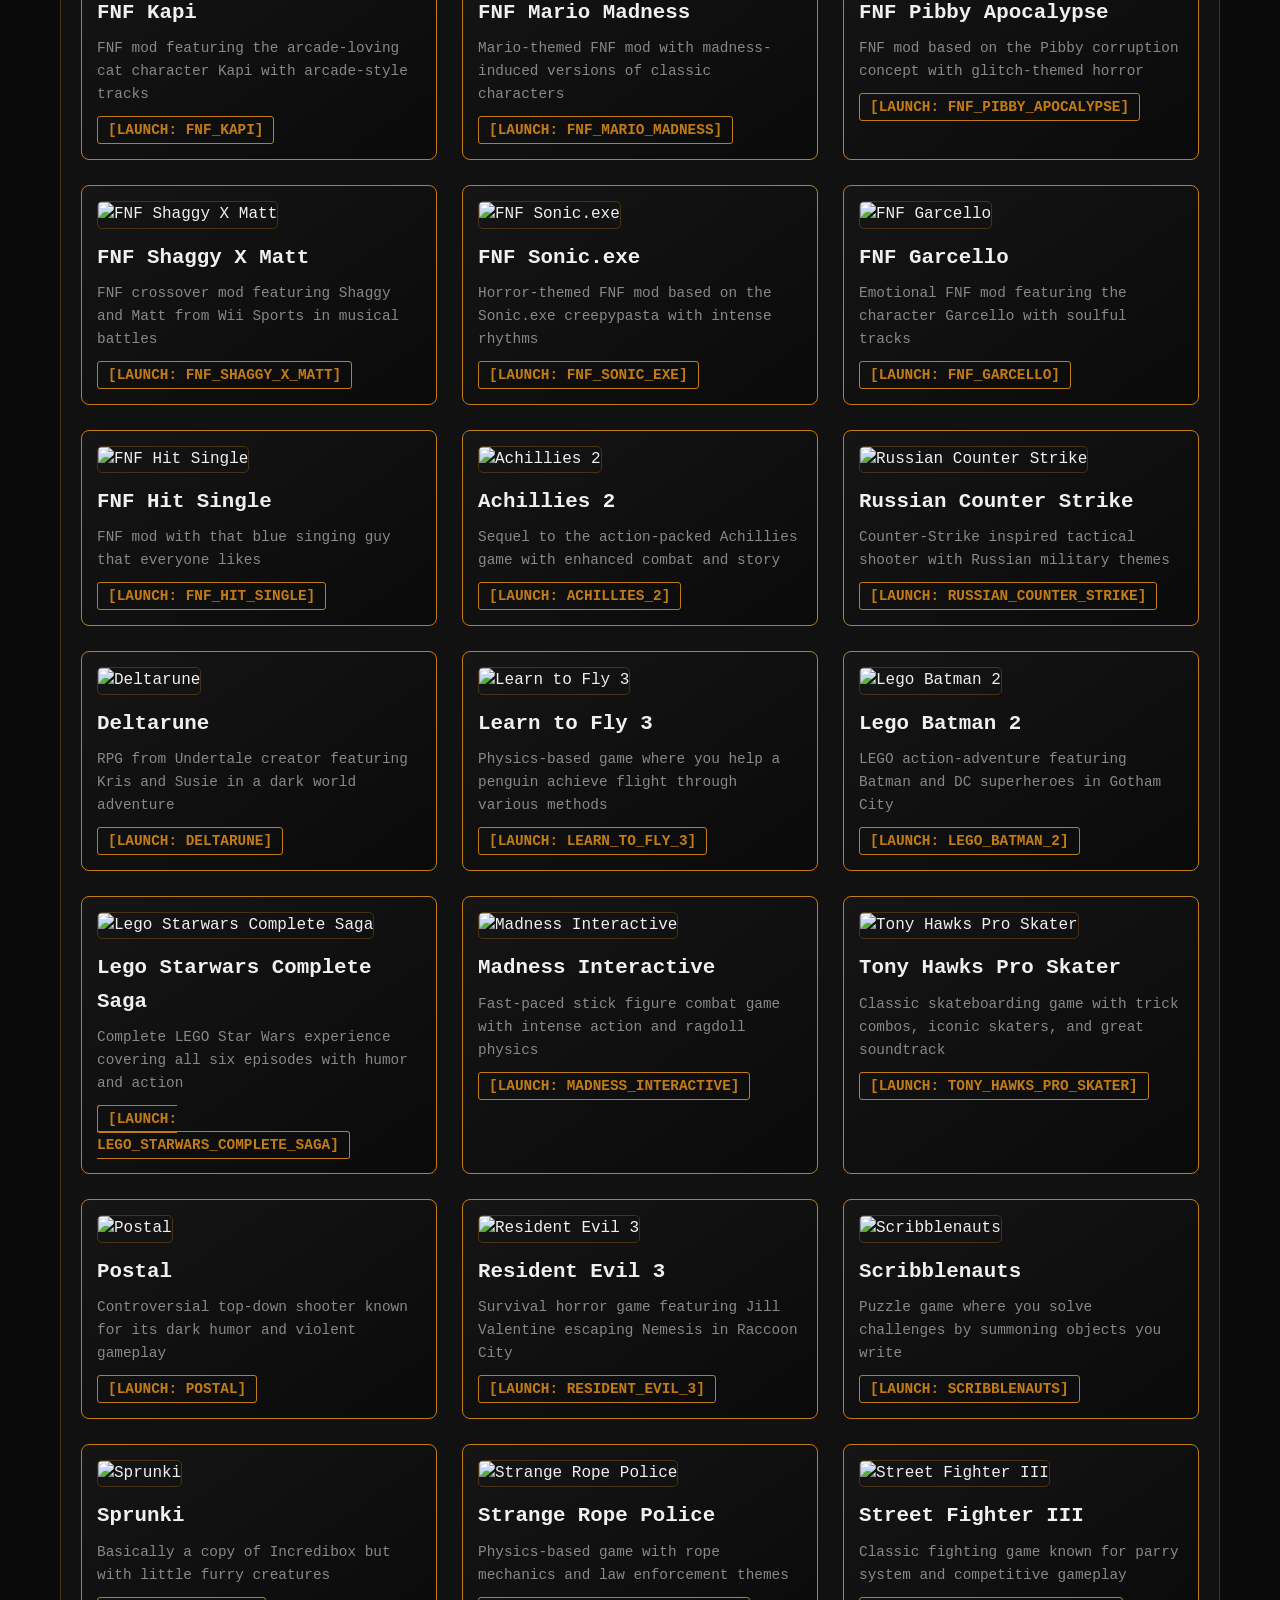
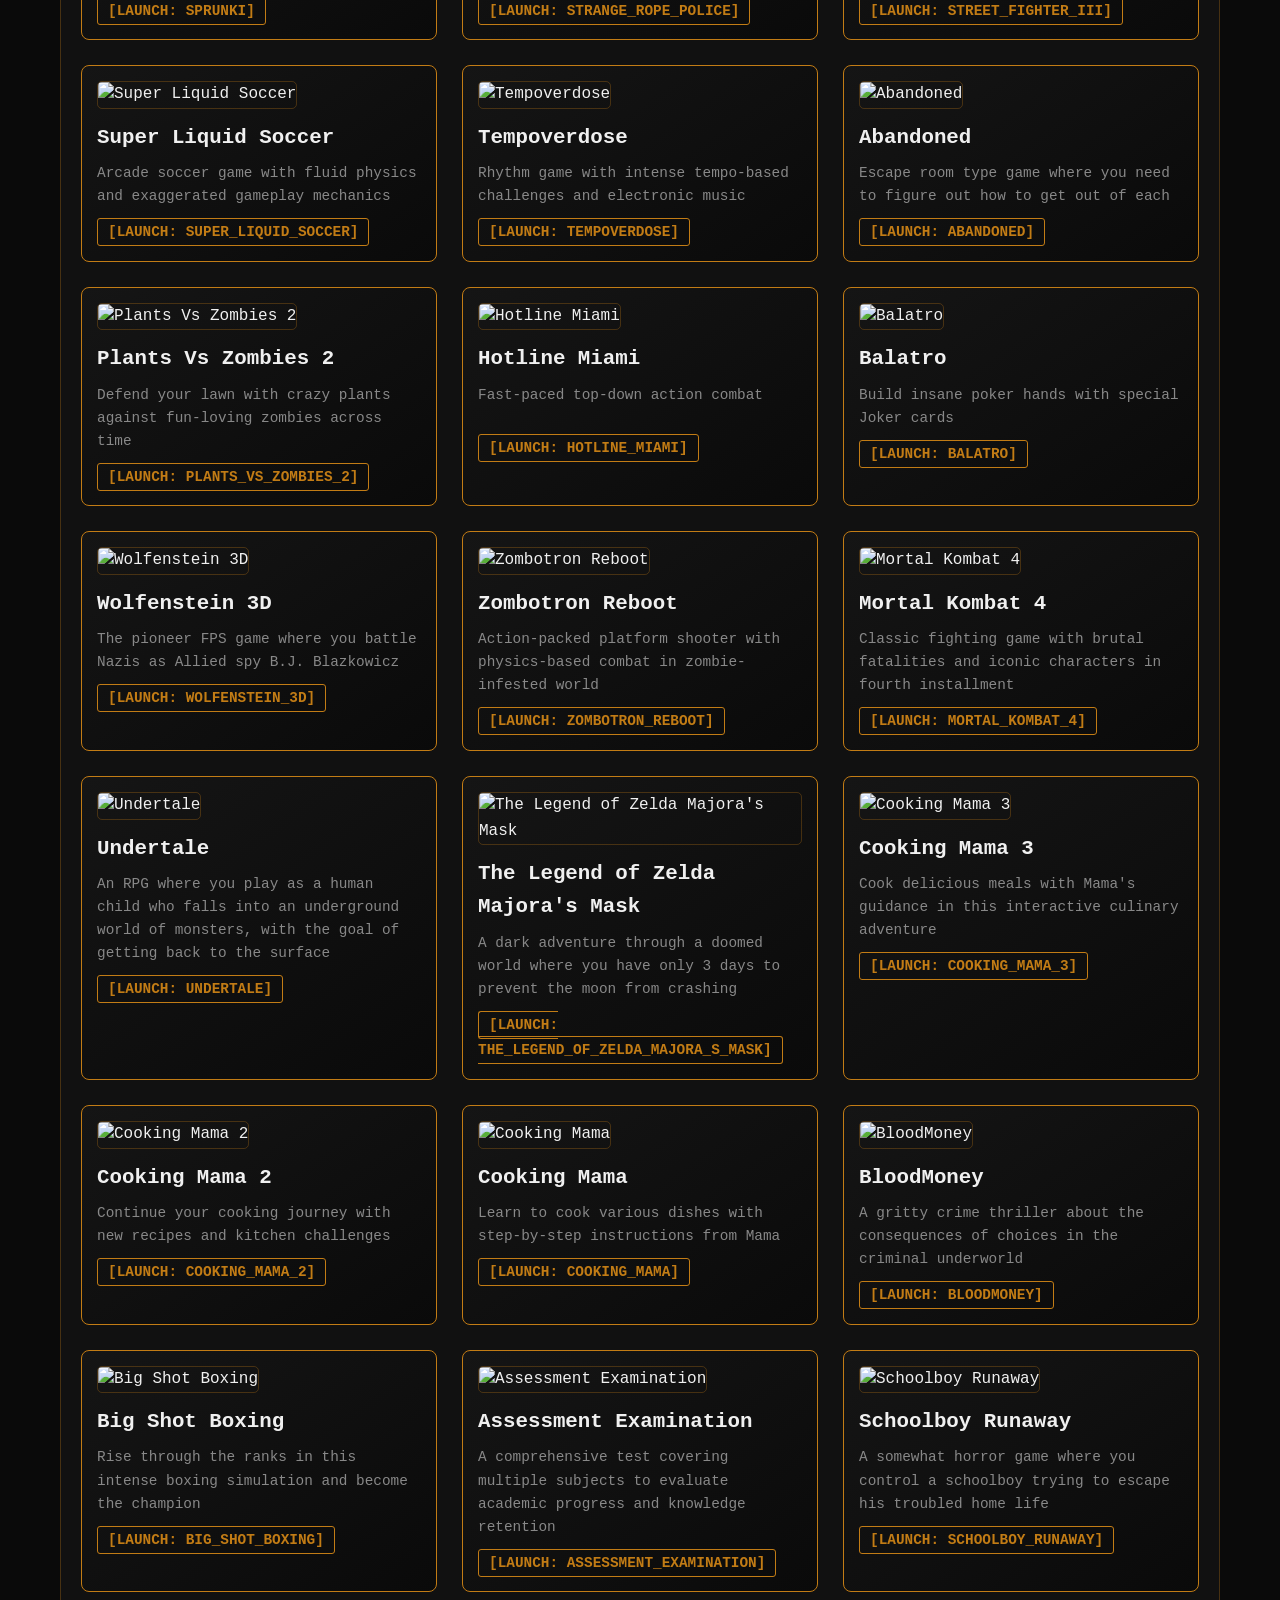
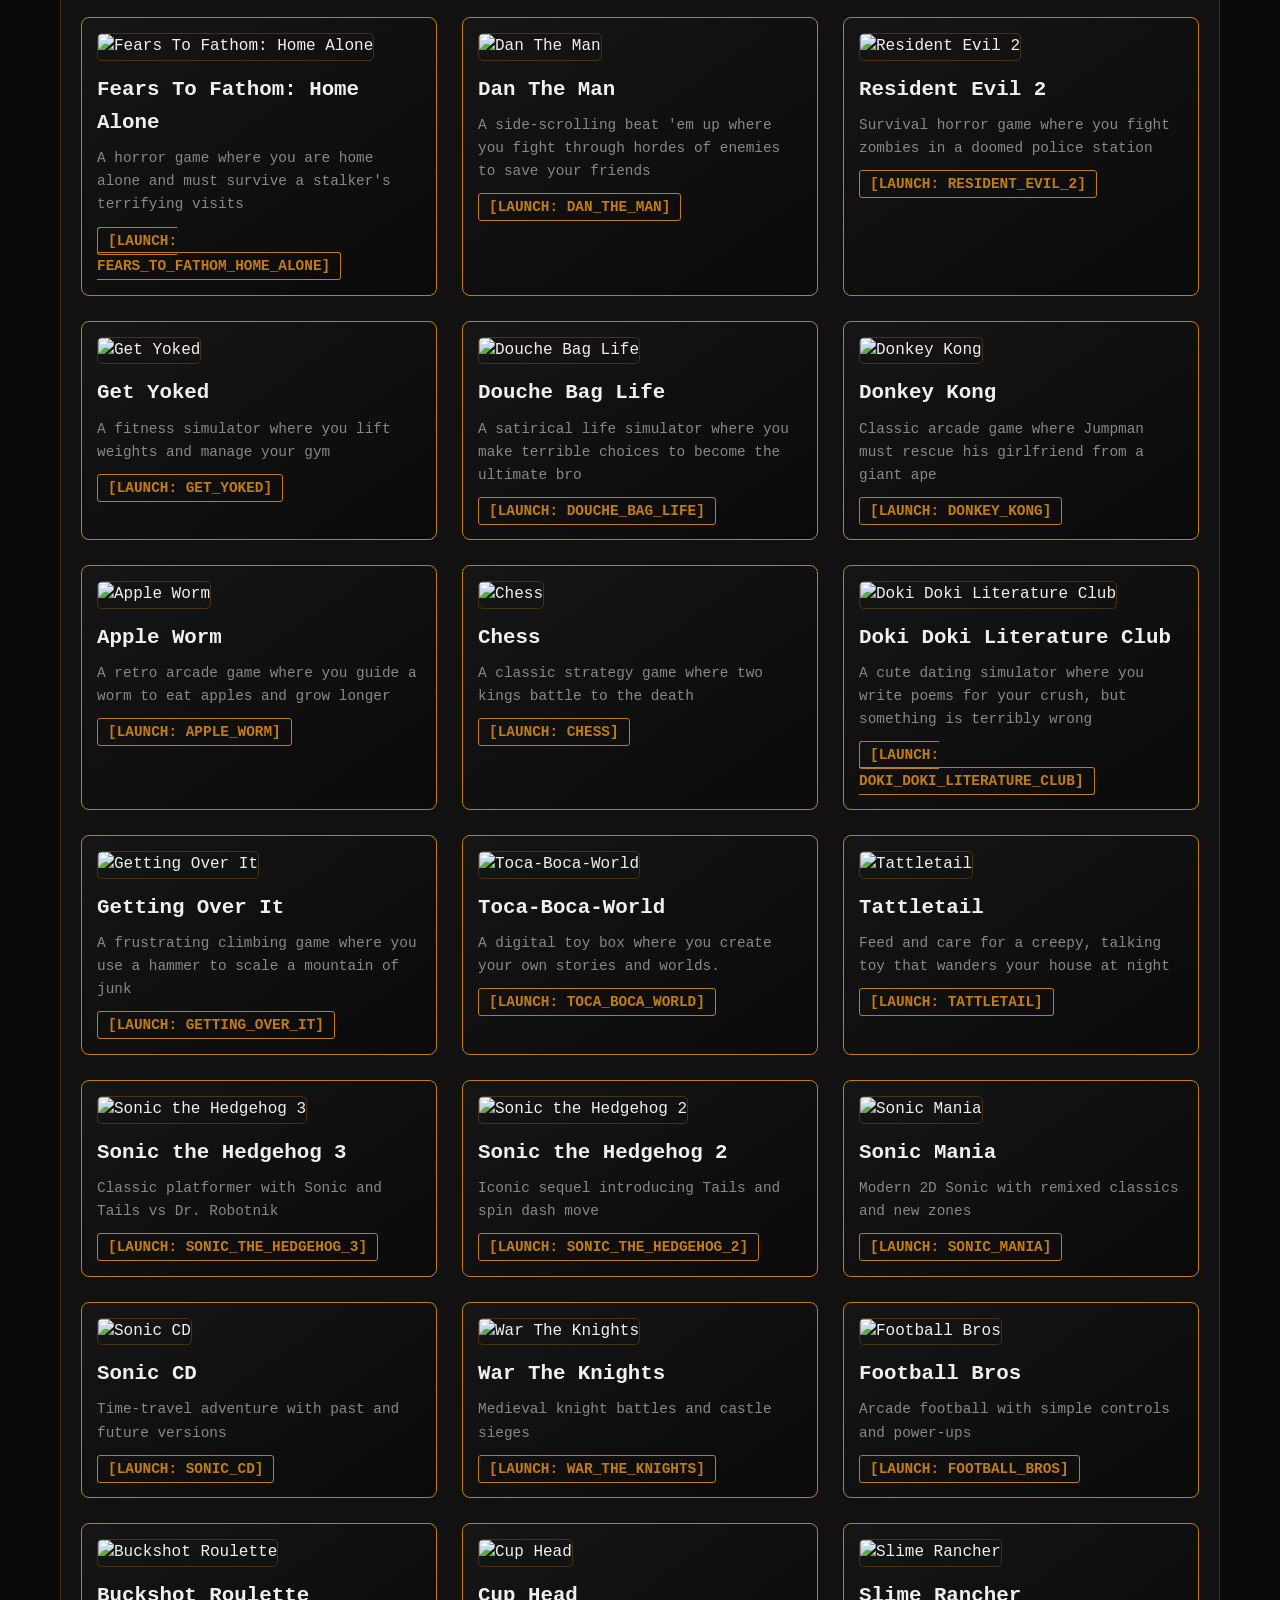
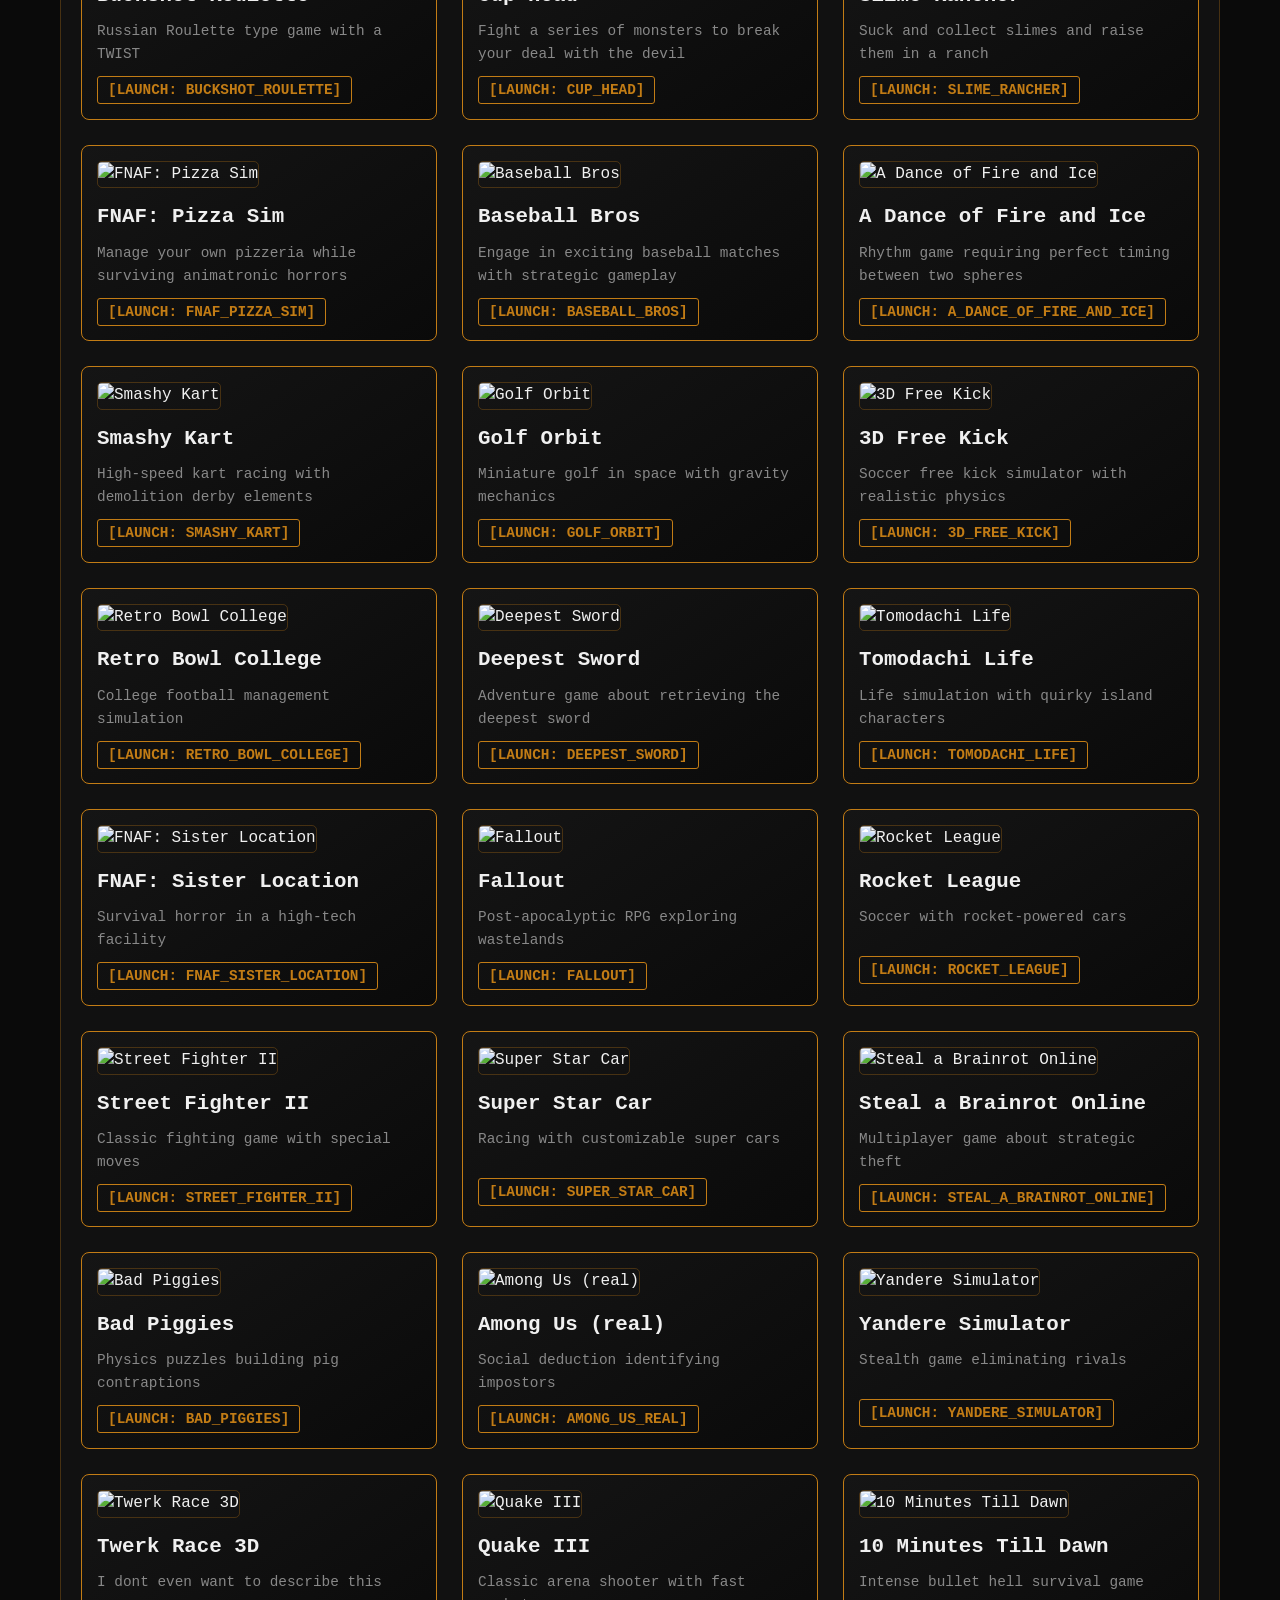
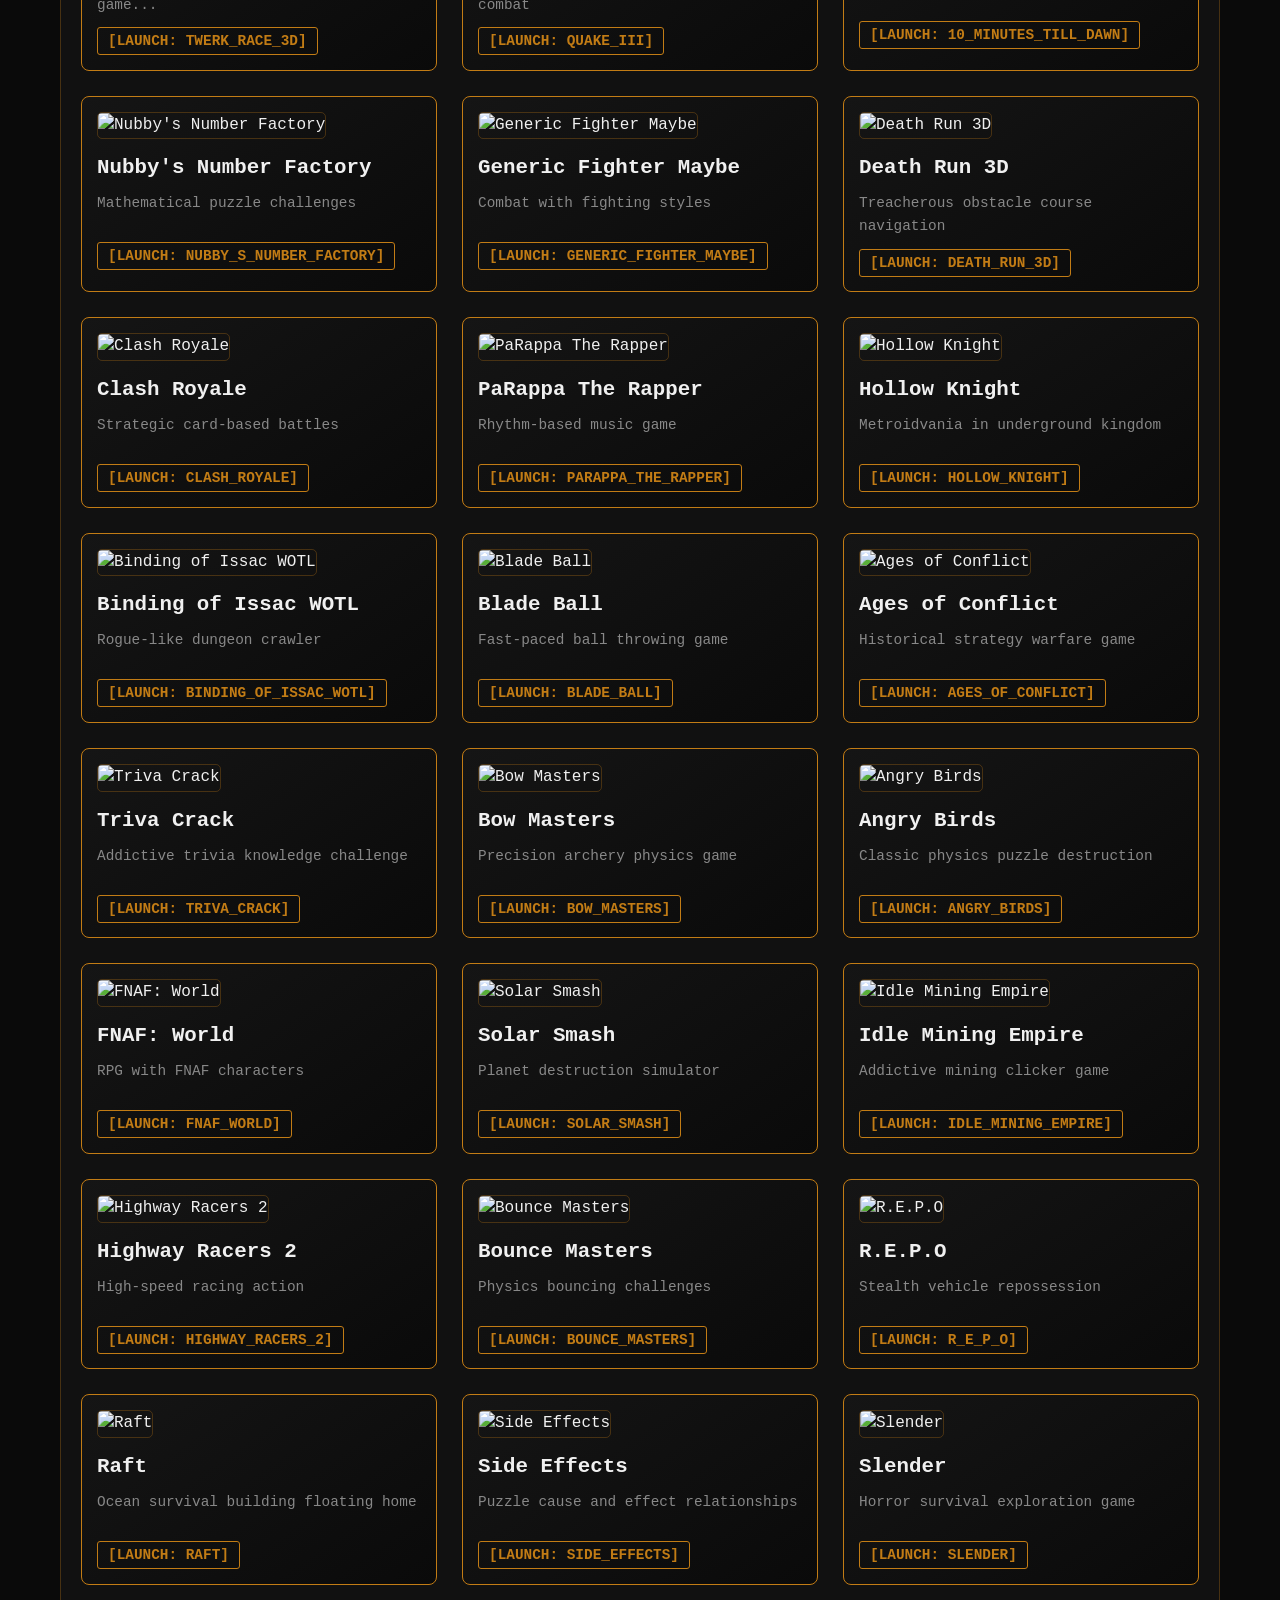
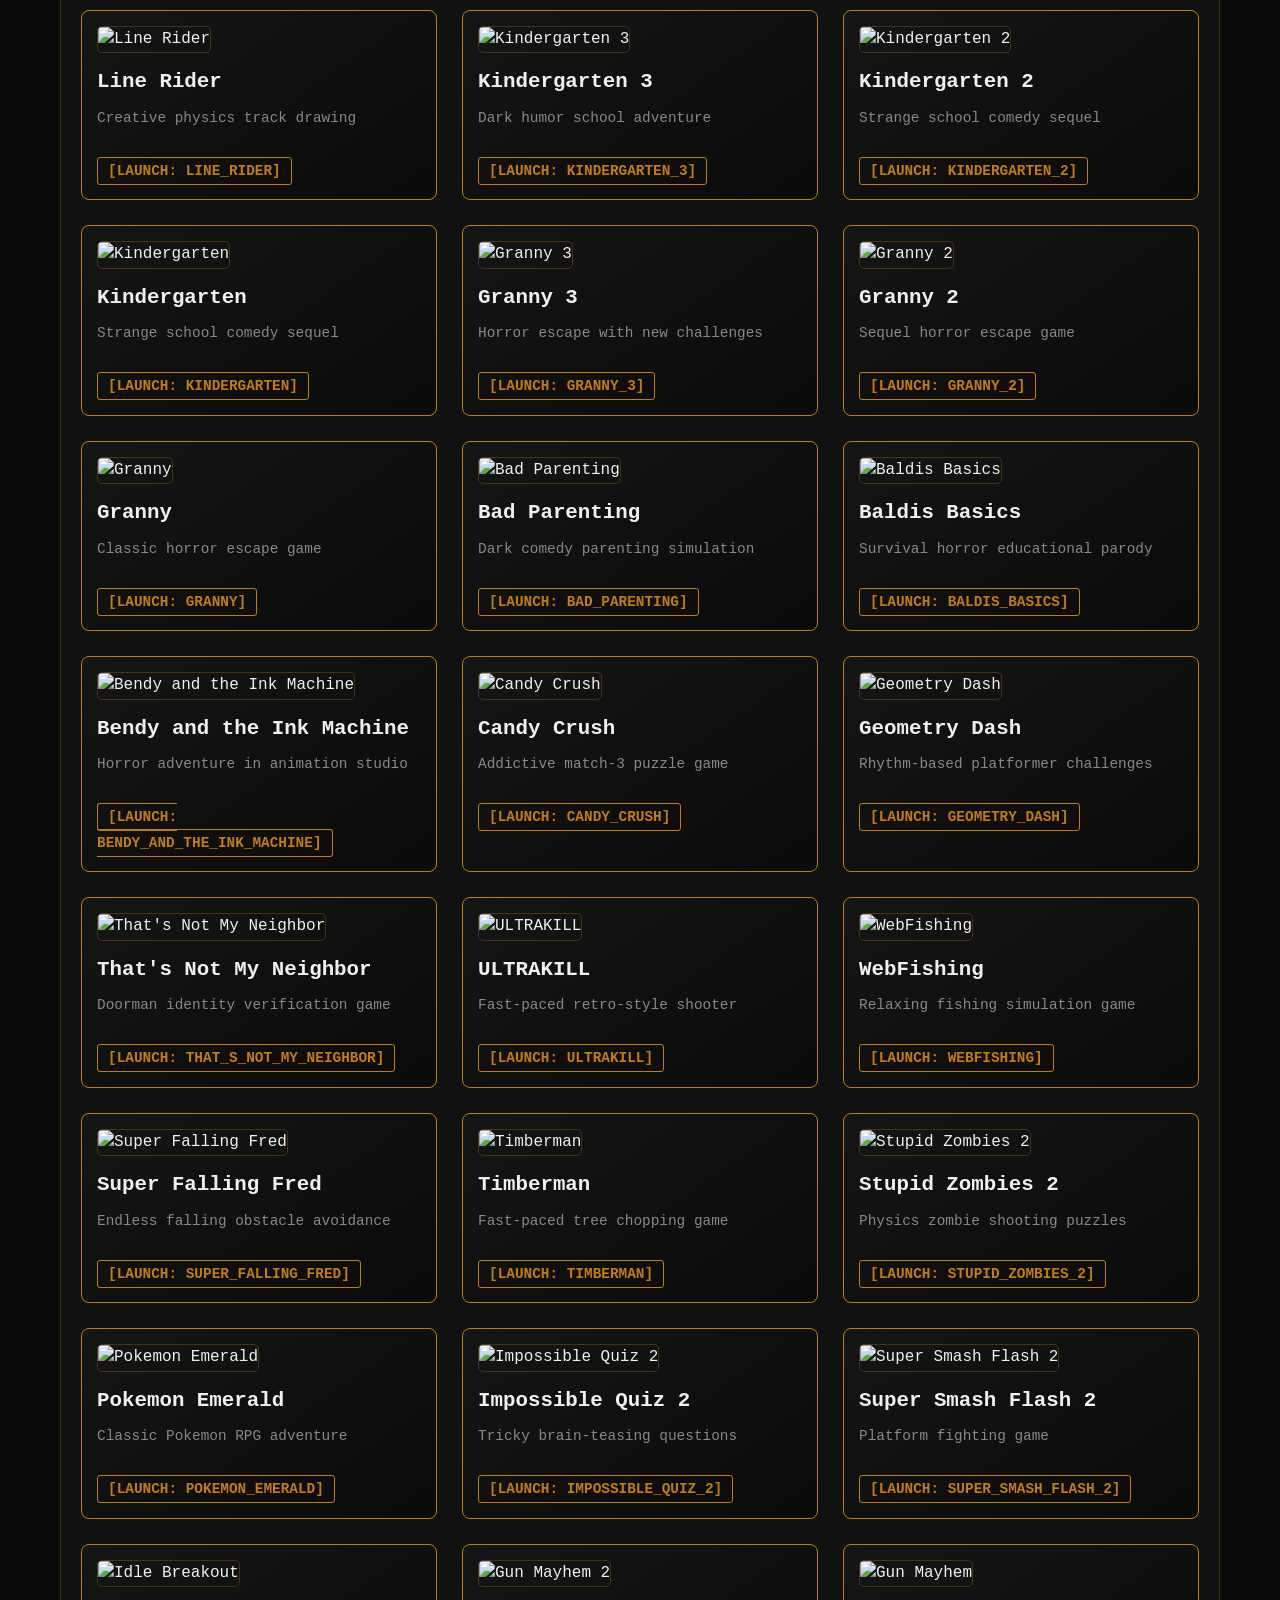
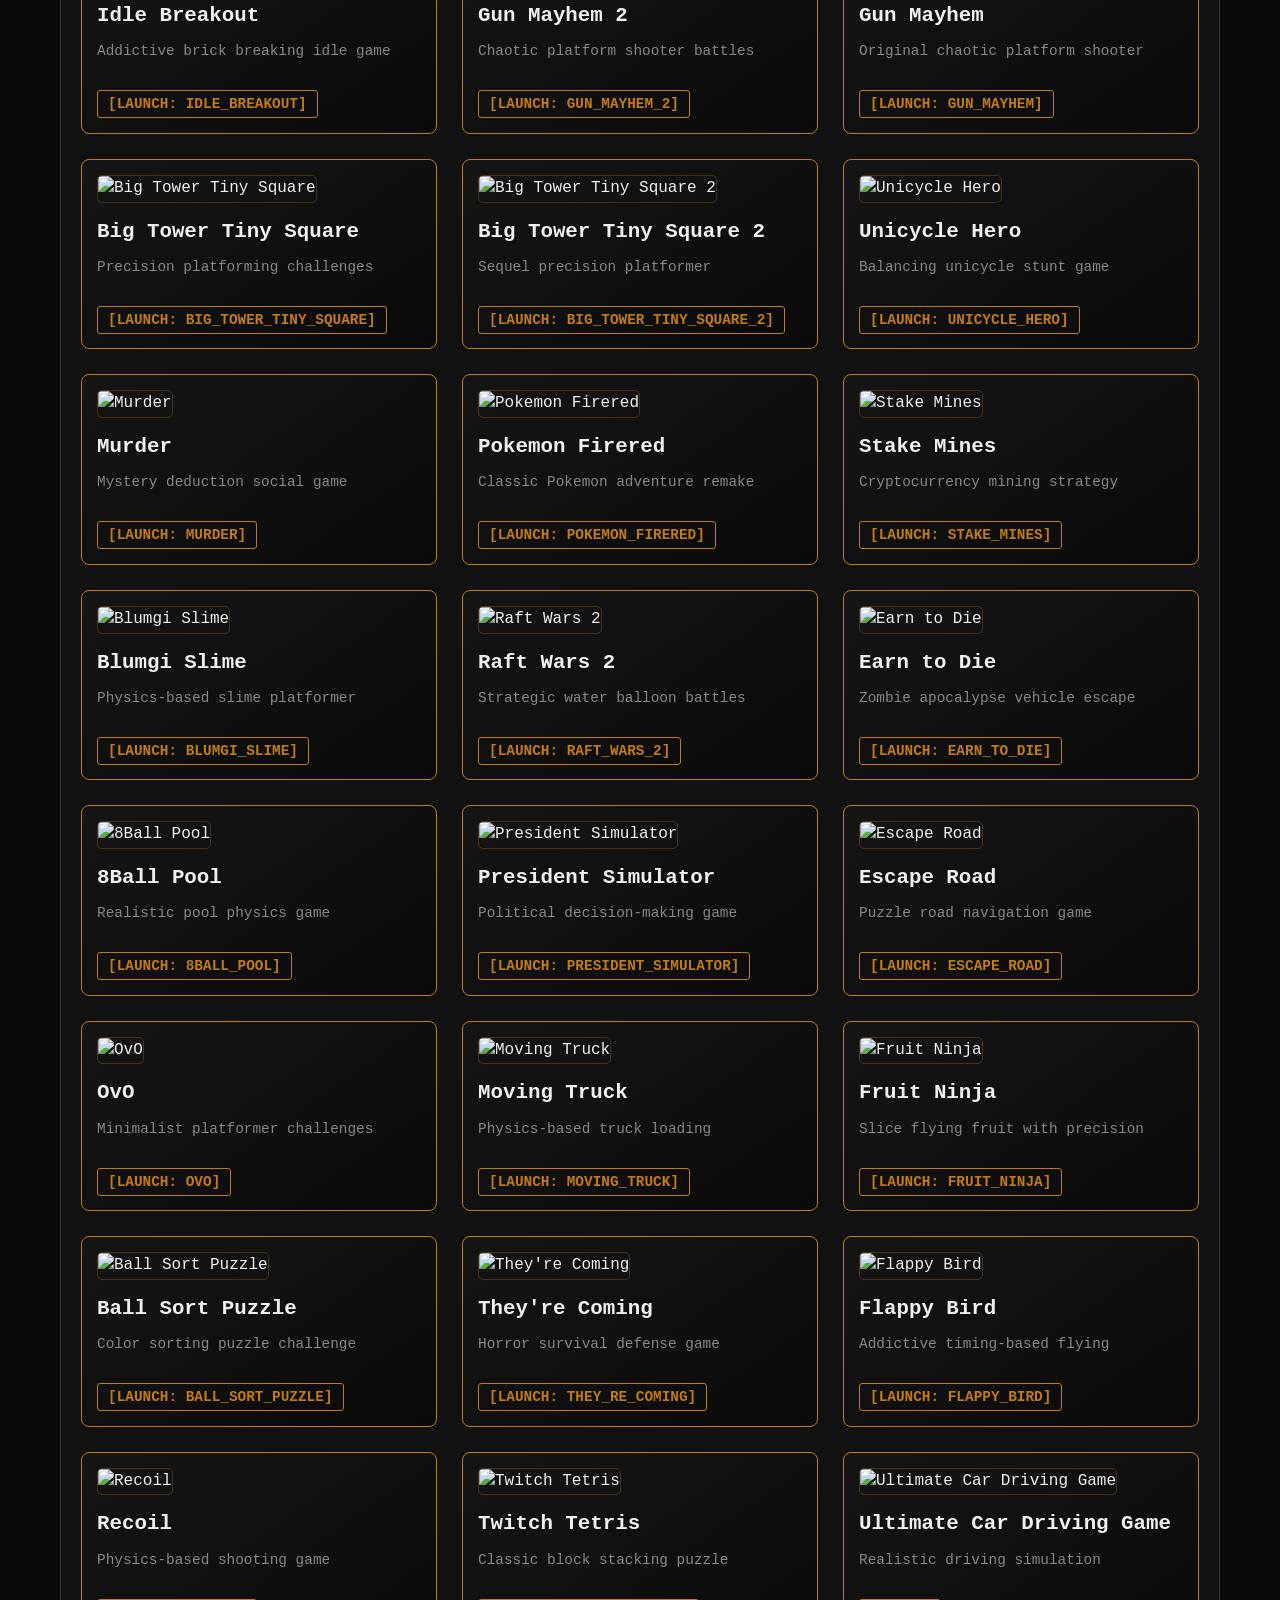
==== commit 61f632bc: "Update index.html" ====
--- a/index.html
+++ b/index.html
@@ -1,6 +1,5 @@
 <!DOCTYPE html>
 <html lang="en">
-
 <head>
     <script async src="https://www.googletagmanager.com/gtag/js?id=G-4QPXKLD48W"></script>
     <script>
@@ -12,7 +11,7 @@
     <meta charset="UTF-8">
     <meta name="viewport" content="width=device-width, initial-scale=1.0">
     <title>Canvas | College Courses</title>
-    <link rel="icon" type="image/x-icon" href="favicon.ico">
+    <link rel="icon" type="image/x-icon" href="https://cdn.jsdelivr.net/gh/NoahsAmazingTutoringHelp/Noahs-Calculus-Tutor/images/favicon.ico">
     <link rel="stylesheet" href="https://cdnjs.cloudflare.com/ajax/libs/font-awesome/6.4.0/css/all.min.css">
     <style>
         *{margin:0;padding:0;box-sizing:border-box;font-family:'Courier New',monospace}
@@ -174,7 +173,163 @@
         a,button,input,textarea,select,[onclick],[role="button"],.btn,.nav-tab,.lesson-card,.partner-card,.discord-btn,.visit-btn,.acknowledge-btn,.theme-toggle-btn{
             cursor:none!important
         }
-.user-counter {
+.sorter-wrapper {
+    position: relative;
+    max-width: 350px;
+    margin: 15px auto 25px auto;
+}
+
+.sort-select {
+    width: 100%;
+    background: linear-gradient(145deg, rgba(25, 25, 25, 0.9), rgba(15, 15, 15, 0.9));
+    border: 2px solid var(--primary-orange);
+    border-radius: 8px;
+    color: var(--light-text);
+    font-size: 0.95rem;
+    font-family: 'Courier New', monospace;
+    font-weight: bold;
+    outline: none;
+    cursor: none !important;
+    appearance: none;
+    -webkit-appearance: none;
+    -moz-appearance: none;
+    padding: 12px 50px 12px 20px;
+    background-image: none;
+    box-shadow: 0 0 25px rgba(var(--primary-orange-rgb), 0.4),
+                inset 0 0 20px rgba(0, 0, 0, 0.5),
+                0 5px 15px rgba(0, 0, 0, 0.6);
+    transition: all 0.2s ease;
+    text-transform: uppercase;
+    letter-spacing: 1px;
+}
+
+.custom-arrow {
+    position: absolute;
+    right: 20px;
+    top: 50%;
+    transform: translateY(-50%) rotate(0deg);
+    color: var(--primary-orange);
+    font-size: 16px;
+    pointer-events: none;
+    transition: transform 0.25s cubic-bezier(0.2, 0.8, 0.2, 1.2);
+    text-shadow: 0 0 15px rgba(var(--primary-orange-rgb), 0.8);
+    width: 16px;
+    height: 16px;
+    line-height: 16px;
+    text-align: center;
+    display: flex;
+    align-items: center;
+    justify-content: center;
+}
+
+.sorter-wrapper:hover .custom-arrow:not(.open) {
+    animation: quickPulse 1s infinite ease-in-out;
+    color: var(--accent-orange);
+}
+
+@keyframes quickPulse {
+    0%, 100% { 
+        transform: translateY(-50%) scale(1);
+        text-shadow: 0 0 15px rgba(var(--primary-orange-rgb), 0.8);
+    }
+    50% { 
+        transform: translateY(-50%) scale(1.1);
+        text-shadow: 0 0 25px rgba(var(--accent-orange-rgb), 1);
+    }
+}
+
+.sort-select:hover {
+    background: linear-gradient(145deg, rgba(35, 35, 35, 0.9), rgba(20, 20, 20, 0.9));
+    border-color: var(--accent-orange);
+    box-shadow: 0 0 40px rgba(var(--primary-orange-rgb), 0.6),
+                inset 0 0 25px rgba(0, 0, 0, 0.7),
+                0 8px 25px rgba(0, 0, 0, 0.8);
+    transform: translateY(-2px);
+}
+
+.custom-arrow.open {
+    transform: translateY(-50%) rotate(180deg);
+    color: var(--accent-orange);
+    text-shadow: 0 0 20px rgba(var(--accent-orange-rgb), 1);
+}
+
+@keyframes openFlip {
+    0% { transform: translateY(-50%) rotate(0deg); }
+    100% { transform: translateY(-50%) rotate(180deg); }
+}
+
+@keyframes closeFlip {
+    0% { transform: translateY(-50%) rotate(180deg); }
+    100% { transform: translateY(-50%) rotate(0deg); }
+}
+
+.sort-select option {
+    background: #111;
+    color: var(--light-text);
+    padding: 12px;
+    font-size: 0.95rem;
+    font-weight: bold;
+    text-transform: uppercase;
+    border-bottom: 1px solid rgba(var(--primary-orange-rgb), 0.2);
+}
+
+.sort-select option:checked {
+    background: rgba(var(--primary-orange-rgb), 0.2);
+    color: var(--accent-orange);
+}
+
+.sorter-wrapper::before {
+    content: '';
+    position: absolute;
+    top: -2px;
+    left: -2px;
+    right: -2px;
+    bottom: -2px;
+    background: linear-gradient(45deg, 
+        var(--primary-orange), 
+        var(--accent-orange),
+        var(--primary-orange));
+    border-radius: 10px;
+    z-index: -1;
+    opacity: 0;
+    transition: opacity 0.2s ease;
+    animation: pulse 2s infinite;
+}
+
+.sorter-wrapper:hover::before {
+    opacity: 0.3;
+}
+
+@keyframes pulse {
+    0%, 100% { opacity: 0.3; }
+    50% { opacity: 0.6; }
+}
+
+.sorter-container, .sorter-box, .sorter-icon, .sorter-info {
+    display: none;
+}
+
+@media (max-width: 768px) {
+    .sorter-wrapper {
+        max-width: 280px;
+        margin: 10px auto 20px auto;
+    }
+    
+    .sort-select {
+        font-size: 0.85rem;
+        padding: 10px 45px 10px 15px;
+    }
+    
+    .custom-arrow {
+        right: 15px;
+        font-size: 14px;
+        width: 14px;
+        height: 14px;
+        line-height: 14px;
+    }
+}
+
+    .user-counter {
     position: absolute;
     top: 15px;
     right: 150px;
@@ -289,6 +444,15 @@
                 <div class="search-icon"><i class="fas fa-search"></i></div>
             </div>
             <div id="searchStats" class="search-stats"></div>
+                <div class="sorter-wrapper">
+                <select id="sortSelect" class="sort-select">
+                    <option value="default">[DEFAULT]</option>
+                    <option value="alphabetical">A → Z</option>
+                    <option value="reverse">Z → A</option>
+                    <option value="random">RANDOMIZED</option>
+                </select>
+                <div class="custom-arrow">▼</div>
+            </div>
             <div class="lessons-grid" id="allLessonsGrid">
             </div>
         </section>
@@ -385,12 +549,16 @@
 
     <script>
         const games = [
+            { title: "Slendy Tubbies", desc: "A popular indie horror game series blending the cute Teletubbies with the terrifying mechanics of Slender", url: "https://rawcdn.githack.com/thirstygithub/mrmooremath/edf912ae4d86452b59348babd57f3b8c86dcbe86/public/assets/storage/webgl/st/index.html", image: "https://cdn.jsdelivr.net/gh/NoahsAmazingTutoringHelp/Noahs-Calculus-Tutor/images/281.jpg" },
+            { title: "Pixel Gun 3D", desc: "A popular blocky pixelated first-person shooter and a campaign where players fight hordes of pixelated zombies", url: "https://rawcdn.githack.com/thirstygithub/mrmooremath/edf912ae4d86452b59348babd57f3b8c86dcbe86/public/assets/storage/webgl/pg3d/index.html", image: "https://cdn.jsdelivr.net/gh/NoahsAmazingTutoringHelp/Noahs-Calculus-Tutor/images/280.jpg" },
+            { title: "Flying Gorilla", desc: "A free, addictive 3D mobile arcade runner where players control a flying gorilla", url: "https://rawcdn.githack.com/thirstygithub/mrmooremath/edf912ae4d86452b59348babd57f3b8c86dcbe86/public/assets/storage/webgl/fg/index.html", image: "https://cdn.jsdelivr.net/gh/NoahsAmazingTutoringHelp/Noahs-Calculus-Tutor/images/279.jpg" },
+            { title: "Eat The Rich", desc: "An Incremental Black Friday Simulator where you gather a mob and score massive savings!", url: "https://rawcdn.githack.com/thirstygithub/mrmooremath/edf912ae4d86452b59348babd57f3b8c86dcbe86/public/assets/storage/webgl/eattherich/index.html", image: "https://cdn.jsdelivr.net/gh/NoahsAmazingTutoringHelp/Noahs-Calculus-Tutor/images/278.jpg" },
             { title: "GTA Vice City", desc: "An 80s-inspired open-world crime saga. Drive fast, build a criminal empire, and shoot your way to the top in a neon-soaked city", url: "https://raw.githack.com/NoahsAmazingTutoringHelp/Noahs-Calculus-Tutor/master/games/149.html", image: "https://cdn.jsdelivr.net/gh/NoahsAmazingTutoringHelp/Noahs-Calculus-Tutor/images/272.jpg" },
             { title: "Heretic", desc: "A dark medieval first-person shooter. Wield powerful magic and weapons to battle hordes of dark fantasy creatures.", url: "https://raw.githack.com/NoahsAmazingTutoringHelp/Noahs-Calculus-Tutor/master/games/150.html", image: "https://cdn.jsdelivr.net/gh/NoahsAmazingTutoringHelp/Noahs-Calculus-Tutor/images/273.jpg" },
             { title: "Bacon May Die", desc: "A fast-paced, 2D run and gun fighting game where you play as an angry pig warrior", url: "https://raw.githack.com/NoahsAmazingTutoringHelp/Noahs-Calculus-Tutor/master/games/151.html", image: "https://cdn.jsdelivr.net/gh/NoahsAmazingTutoringHelp/Noahs-Calculus-Tutor/images/274.jpg" },
-            { title: "Oneshot", desc: "A unique narrative puzzle game. Guide a child through a strange, dying world, forming a unique bond that transcends the game itself.", url: "https://raw.githack.com/NoahsAmazingTutoringHelp/Noahs-Calculus-Tutor/master/games/152.html", image: "https://cdn.jsdelivr.net/gh/NoahsAmazingTutoringHelp/Noahs-Calculus-Tutor/images/275.jpg" },
-            { title: "Jelly Drift", desc: " A wobbly physics-based racer. Master the slippery momentum of your jelly car to drift and slide around colorful tracks.", url: "https://raw.githack.com/NoahsAmazingTutoringHelp/Noahs-Calculus-Tutor/master/games/153.html", image: "https://cdn.jsdelivr.net/gh/NoahsAmazingTutoringHelp/Noahs-Calculus-Tutor/images/276.jpg" },
-            { title: "FNF Rewrite", desc: "A deceptive Friday Night Funkin' mod featuring the EXE character Rewrite. Starts as a typical horror mod before revealing a twist, with only two intense songs.", url: "https://raw.githack.com/NoahsAmazingTutoringHelp/Noahs-Calculus-Tutor/master/games/154.html", image: "https://cdn.jsdelivr.net/gh/NoahsAmazingTutoringHelp/Noahs-Calculus-Tutor/images/277.jpg" },
+            { title: "Oneshot", desc: "A unique narrative puzzle game. Guide a child through a strange, dying world, forming a unique bond that transcends the game itself", url: "https://raw.githack.com/NoahsAmazingTutoringHelp/Noahs-Calculus-Tutor/master/games/152.html", image: "https://cdn.jsdelivr.net/gh/NoahsAmazingTutoringHelp/Noahs-Calculus-Tutor/images/275.jpg" },
+            { title: "Jelly Drift", desc: " A wobbly physics-based racer. Master the slippery momentum of your jelly car to drift and slide around colorful tracks", url: "https://raw.githack.com/NoahsAmazingTutoringHelp/Noahs-Calculus-Tutor/master/games/153.html", image: "https://cdn.jsdelivr.net/gh/NoahsAmazingTutoringHelp/Noahs-Calculus-Tutor/images/276.jpg" },
+            { title: "FNF Rewrite", desc: "A deceptive Friday Night Funkin' mod featuring the EXE character Rewrite. Starts as a typical horror mod before revealing a twist, with only two intense songs", url: "https://raw.githack.com/NoahsAmazingTutoringHelp/Noahs-Calculus-Tutor/master/games/154.html", image: "https://cdn.jsdelivr.net/gh/NoahsAmazingTutoringHelp/Noahs-Calculus-Tutor/images/277.jpg" },
             { title: "Terraria", desc: "2D sandbox adventure with exploration, building, crafting, and combat in a procedurally generated world", url: "https://raw.githack.com/NoahsAmazingTutoringHelp/Noahs-Calculus-Tutor/master/games/148.html", image: "https://cdn.jsdelivr.net/gh/NoahsAmazingTutoringHelp/Noahs-Calculus-Tutor/images/271.jpg" },
             { title: "Celeste", desc: "Precision platformer about climbing a mountain while overcoming personal struggles and challenges", url: "https://raw.githack.com/NoahsAmazingTutoringHelp/Noahs-Calculus-Tutor/master/games/147.html", image: "https://cdn.jsdelivr.net/gh/NoahsAmazingTutoringHelp/Noahs-Calculus-Tutor/images/270.jpg" },
             { title: "Burrito Bison", desc: "Physics based launch game where you catapult a luchador through candy-filled worlds to rescue gummy bears", url: "https://noahsamazingtutoringhelp.github.io/cautious-rotary-phone/", image: "https://cdn.jsdelivr.net/gh/NoahsAmazingTutoringHelp/Noahs-Calculus-Tutor/images/130.jpg" },
@@ -680,27 +848,26 @@
         ];
         
         function generateGameCards() {
-            const popularContainer = document.getElementById('popularLessonsGrid');
-            const allContainer = document.getElementById('allLessonsGrid');
-            
-            popularContainer.innerHTML = '';
-            allContainer.innerHTML = '';
-            
-            const popularGames = games.filter(game => game.popular);
-            popularGames.forEach(game => {
-                const gameCard = createGameCard(game);
-                popularContainer.appendChild(gameCard);
-            });
-            
-            games.forEach(game => {
-                const gameCard = createGameCard(game);
-                allContainer.appendChild(gameCard);
-            });
-            
-            updateSearchStats();
-            
-            initCursorHover();
-        }
+    const popularContainer = document.getElementById('popularLessonsGrid');
+    const allContainer = document.getElementById('allLessonsGrid');
+    
+    popularContainer.innerHTML = '';
+    allContainer.innerHTML = '';
+    
+    const popularGames = games.filter(game => game.popular);
+    popularGames.forEach(game => {
+        const gameCard = createGameCard(game);
+        popularContainer.appendChild(gameCard);
+    });
+    
+    originalGamesOrder.forEach(game => {
+        const gameCard = createGameCard(game);
+        allContainer.appendChild(gameCard);
+    });
+    
+    updateSearchStats();
+    initCursorHover();
+}
         
         function createGameCard(game) {
             const card = document.createElement('div');
@@ -742,103 +909,285 @@
             });
         }
         
-        window.pageLoadTime=Date.now();
-        const canvas=document.getElementById('matrix-bg'),ctx=canvas.getContext('2d');
-        canvas.width=window.innerWidth;canvas.height=window.innerHeight;
-        const chars='01',charArray=chars.split(''),fontSize=14,columns=canvas.width/fontSize,drops=[];
-        for(let x=0;x<columns;x++)drops[x]=1;
-        function drawMatrix(){
-            ctx.fillStyle='rgba(10,10,10,0.04)';ctx.fillRect(0,0,canvas.width,canvas.height);
-            ctx.fillStyle=window.matrixColor||'#c27c15';ctx.font=fontSize+'px monospace';
-            for(let i=0;i<drops.length;i++){
-                const text=charArray[Math.floor(Math.random()*charArray.length)];
-                ctx.fillText(text,i*fontSize,drops[i]*fontSize);
-                if(drops[i]*fontSize>canvas.height&&Math.random()>.975)drops[i]=0;
-                drops[i]++;
+        window.pageLoadTime = Date.now();
+const canvas = document.getElementById('matrix-bg');
+const ctx = canvas.getContext('2d');
+
+canvas.width = window.innerWidth;
+canvas.height = window.innerHeight;
+
+const chars = '01';
+const charArray = chars.split('');
+let fontSize = 14;
+let columns = Math.floor(canvas.width / fontSize);
+const drops = [];
+
+function initDrops() {
+    columns = Math.floor(canvas.width / fontSize);
+    drops.length = 0;
+    for(let x = 0; x < columns; x++) {
+        drops[x] = Math.floor(Math.random() * canvas.height / fontSize);
+    }
+}
+
+initDrops();
+
+function drawMatrix() {
+    ctx.fillStyle = 'rgba(10, 10, 10, 0.04)';
+    ctx.fillRect(0, 0, canvas.width, canvas.height);
+    
+    ctx.fillStyle = window.matrixColor || '#c27c15';
+    ctx.font = fontSize + 'px monospace';
+    
+    for(let i = 0; i < drops.length; i++) {
+        const text = charArray[Math.floor(Math.random() * charArray.length)];
+        ctx.fillText(text, i * fontSize, drops[i] * fontSize);
+        
+        if(drops[i] * fontSize > canvas.height && Math.random() > 0.975) {
+            drops[i] = 0;
+        }
+        drops[i]++;
+    }
+}
+
+const matrixInterval = setInterval(drawMatrix, 35);
+
+let resizeTimeout;
+window.addEventListener('resize', () => {
+    if (resizeTimeout) clearTimeout(resizeTimeout);
+    
+    resizeTimeout = setTimeout(() => {
+        const oldWidth = canvas.width;
+        const oldHeight = canvas.height;
+        
+        canvas.width = window.innerWidth;
+        canvas.height = window.innerHeight;
+        
+        columns = Math.floor(canvas.width / fontSize);
+        
+        if (columns !== drops.length) {
+            const newDrops = [];
+            for(let x = 0; x < columns; x++) {
+                const oldX = Math.floor(x * (oldWidth / columns) / fontSize);
+                if (oldX < drops.length) {
+                    newDrops[x] = Math.floor(drops[oldX] * (canvas.height / oldHeight));
+                } else {
+                    newDrops[x] = Math.floor(Math.random() * canvas.height / fontSize);
+                }
             }
-        }
-        setInterval(drawMatrix,35);
-        window.addEventListener('resize',()=>{
-            canvas.width=window.innerWidth;canvas.height=window.innerHeight;
+            drops.length = 0;
+            drops.push(...newDrops);
+        } else {
+            for(let x = 0; x < columns; x++) {
+                drops[x] = Math.floor(drops[x] * (canvas.height / oldHeight));
+            }
+        }
+        
+        drawMatrix();
+    }, 100);
+});
+
+document.addEventListener('fullscreenchange', handleFullscreenChange);
+document.addEventListener('webkitfullscreenchange', handleFullscreenChange);
+document.addEventListener('mozfullscreenchange', handleFullscreenChange);
+document.addEventListener('MSFullscreenChange', handleFullscreenChange);
+
+function handleFullscreenChange() {
+    setTimeout(() => {
+        canvas.width = window.innerWidth;
+        canvas.height = window.innerHeight;
+        initDrops();
+        drawMatrix();
+    }, 50);
+}
+
+document.addEventListener('visibilitychange', () => {
+    if (!document.hidden) {
+        canvas.width = window.innerWidth;
+        canvas.height = window.innerHeight;
+        initDrops();
+        drawMatrix();
+    }
+});
+
+window.addEventListener('beforeunload', () => {
+    clearInterval(matrixInterval);
+});
+        
+        let currentSortMethod = 'default';
+let originalGamesOrder = [...games];
+let isSorterOpen = false;
+
+function sortGames(method) {
+    if (method === 'default') {
+        return [...originalGamesOrder];
+    }
+    
+    const sortedGames = [...games];
+    
+    switch(method) {
+        case 'alphabetical':
+            sortedGames.sort((a, b) => a.title.localeCompare(b.title));
+            break;
+            
+        case 'reverse':
+            sortedGames.sort((a, b) => b.title.localeCompare(a.title));
+            break;
+            
+        case 'random':
+            for (let i = sortedGames.length - 1; i > 0; i--) {
+                const j = Math.floor(Math.random() * (i + 1));
+                [sortedGames[i], sortedGames[j]] = [sortedGames[j], sortedGames[i]];
+            }
+            break;
+    }
+    
+    return sortedGames;
+}
+
+function applySorting() {
+    const sortedGames = sortGames(currentSortMethod);
+    const allContainer = document.getElementById('allLessonsGrid');
+    allContainer.innerHTML = '';
+    
+    sortedGames.forEach(game => {
+        const gameCard = createGameCard(game);
+        allContainer.appendChild(gameCard);
+    });
+    
+    initCursorHover();
+    updateSearchStats();
+    
+    const searchInput = document.getElementById('searchInput');
+    if (searchInput.value) {
+        const searchEvent = new Event('input');
+        searchInput.dispatchEvent(searchEvent);
+    }
+    
+    if (typeof gtag !== 'undefined') {
+        gtag('event', 'game_sort', {
+            'event_category': 'engagement',
+            'event_label': currentSortMethod,
+            'value': sortedGames.length
         });
-        
-        function trackEvent(c,a,l,v){if(typeof gtag!=='undefined')gtag('event',a,{'event_category':c,'event_label':l,'value':v})}
-        if(typeof gtag!=='undefined')gtag('event','page_view',{'page_title':document.title,'page_location':window.location.href,'page_path':window.location.pathname});
-        
-        function openLesson(t,u){
-            trackEvent('game_interaction','game_launch',t,1);
-            const timeOnSite=Math.round((Date.now()-window.pageLoadTime)/1000);
-            if(typeof gtag!=='undefined')gtag('event','timing_complete',{'name':'time_to_first_game','value':timeOnSite,'event_category':'engagement'});
-            document.getElementById('gameTitle').textContent=t;
-            document.getElementById('gameFrame').src=u;
-            document.getElementById('gamePage').classList.add('active');
-            document.getElementById('main-container').classList.add('slide-down');
-        }
-        function closeLesson(){
-            trackEvent('game_interaction','game_exit',document.getElementById('gameTitle').textContent,1);
-            document.getElementById('gamePage').classList.add('slide-down');
-            document.getElementById('main-container').classList.remove('slide-down');
-            setTimeout(()=>{
-                document.getElementById('gamePage').classList.remove('active','slide-down');
-                document.getElementById('gameFrame').src='';
-                document.getElementById('gameFrame').classList.remove('fullscreen');
-            },500);
-        }
-        async function initiateDownload(g,t){
-            try{
-                const m=g.match(/games\/(\d+)\.html/);
-                if(!m)throw new Error('Could not extract game number from URL');
-                const n=m[1];
-                const u=`https://cdn.jsdelivr.net/gh/NoahsAmazingTutoringHelp/Noahs-Calculus-Tutor@master/games/${n}.html`;
-                console.log('Downloading from:',u);
-                const r=await fetch(u);
-                if(!r.ok)throw new Error('Network response was not ok');
-                let c=await r.text();
-                const b=`<div style="position:fixed;bottom:10px;right:10px;z-index:9999;"><a href="https://noahs-calculus-tutor.pages.dev" target="_blank" style="color:white;text-decoration:none;display:flex;align-items:center;gap:8px;font-size:12px;background:rgba(0,0,0,0.8);padding:8px 12px;border-radius:6px;font-family:Arial,sans-serif;"><span>Downloaded from Noah's Tutoring Hub</span><img src="https://cdn.jsdelivr.net/gh/NoahsAmazingTutoringHelp/reimagined-octo-winner@main/pictures/5.png" style="height:18px;width:auto;"></a></div>`;
-                if(c.includes('</body>'))c=c.replace('</body>',b+'</body>');else c+=b;
-                if(c.includes('<title>'))c=c.replace(/<title>.*?<\/title>/i,`<title>${t}</title>`);
-                const f=new Blob([c],{type:'text/html'}),fu=URL.createObjectURL(f),dl=document.createElement('a');
-                dl.href=fu;dl.download=`${t.replace(/[^a-z0-9]/gi,'_')}.html`;document.body.appendChild(dl);dl.click();document.body.removeChild(dl);URL.revokeObjectURL(fu);
-                trackEvent('game_interaction','download_success',t,1);
-            }catch(e){
-                console.error('Download error:',e);trackEvent('game_interaction','download_error',t,1);
-                alert('Unable to download game. Please try again later.');
+    }
+}
+
+document.addEventListener('DOMContentLoaded', function() {
+    const sortSelect = document.getElementById('sortSelect');
+    const arrow = document.querySelector('.custom-arrow');
+    
+    if (!sortSelect || !arrow) return;
+    
+    sortSelect.value = 'default';
+    
+    sortSelect.addEventListener('mousedown', function() {
+        if (!isSorterOpen) {
+            isSorterOpen = true;
+            arrow.classList.add('open');
+            arrow.style.animation = 'openFlip 0.25s cubic-bezier(0.2, 0.8, 0.2, 1.2) forwards';
+        }
+    });
+    
+    sortSelect.addEventListener('change', function(e) {
+        currentSortMethod = e.target.value;
+        applySorting();
+        closeSorter();
+    });
+    
+    sortSelect.addEventListener('blur', function() {
+        setTimeout(() => {
+            if (document.activeElement !== sortSelect) {
+                closeSorter();
             }
-        }
-        function downloadCurrentGame(){
-            const f=document.getElementById('gameFrame'),u=f.src,t=document.getElementById('gameTitle').textContent;
-            console.log('Download attempted for:',u,'Title:',t);
-            if(u&&u.includes('https://raw.githack.com/NoahsAmazingTutoringHelp/Noahs-Calculus-Tutor/master/games/')&&u.includes('.html')){
-                trackEvent('game_interaction','download_attempt',t,1);initiateDownload(u,t);
-            }else{
-                trackEvent('game_interaction','download_failed',t,1);alert('Sorry, this game is not downloadable. Try another one.');
-            }
-        }
-        function toggleFullscreen(){
-            const f=document.getElementById('gameFrame'),e=!f.classList.contains('fullscreen');
-            trackEvent('game_interaction',e?'fullscreen_enter':'fullscreen_exit',document.getElementById('gameTitle').textContent,1);
-            const el=document.fullscreenElement||document.webkitFullscreenElement||document.msFullscreenElement||document.mozFullScreenElement;
-            if(el){
-                if(document.exitFullscreen)document.exitFullscreen();
-                else if(document.webkitExitFullscreen)document.webkitExitFullscreen();
-                else if(document.msExitFullscreen)document.msExitFullscreen();
-                else if(document.mozCancelFullScreen)document.mozCancelFullScreen();
-            }else{
-                if(f.requestFullscreen)f.requestFullscreen();
-                else if(f.webkitRequestFullscreen)f.webkitRequestFullscreen();
-                else if(f.msRequestFullscreen)f.msRequestFullscreen();
-                else if(f.mozRequestFullScreen)f.mozRequestFullScreen();
-            }
-        }
-        
-        document.getElementById('searchInput').addEventListener('input',function(e){
-            const t=e.target.value.toLowerCase(),c=document.querySelectorAll('#allLessonsGrid .lesson-card');
-            let v=0;c.forEach(card=>{
-                const ti=card.querySelector('.lesson-title').textContent.toLowerCase(),
-                      d=card.querySelector('.lesson-desc').textContent.toLowerCase();
-                if(ti.includes(t)||d.includes(t)){card.style.display='block';v++;}else card.style.display='none';
-            });document.getElementById('searchStats').textContent=`Showing ${v} of ${c.length} lessons`;
+        }, 10);
+    });
+    
+    document.addEventListener('click', function(e) {
+        if (!sortSelect.contains(e.target) && isSorterOpen) {
+            closeSorter();
+        }
+    });
+    
+    function closeSorter() {
+        if (isSorterOpen) {
+            isSorterOpen = false;
+            arrow.classList.remove('open');
+            arrow.style.animation = 'closeFlip 0.25s cubic-bezier(0.2, 0.8, 0.2, 1.2) forwards';
+            
+            setTimeout(() => {
+                arrow.style.animation = '';
+            }, 250);
+        }
+    }
+    
+    applySorting();
+});
+
+function updateGameDisplay(sortedGames) {
+    const allContainer = document.getElementById('allLessonsGrid');
+    allContainer.innerHTML = '';
+    
+    sortedGames.forEach(game => {
+        const gameCard = createGameCard(game);
+        allContainer.appendChild(gameCard);
+    });
+    
+    initCursorHover();
+    
+    const visibleCards = document.querySelectorAll('#allLessonsGrid .lesson-card:not([style*="display: none"])').length;
+    const totalCards = sortedGames.length;
+    document.getElementById('searchStats').textContent = `Showing ${visibleCards} of ${totalCards} lessons`;
+    
+    if (typeof gtag !== 'undefined') {
+        gtag('event', 'game_sort', {
+            'event_category': 'engagement',
+            'event_label': currentSortMethod,
+            'value': sortedGames.length
         });
+    }
+}
+
+document.addEventListener('DOMContentLoaded', function() {
+    const sortSelect = document.getElementById('sortSelect');
+    const sorterInfo = document.getElementById('sorterInfo');
+    
+        function updateSorterInfo(method) {
+        const infoMap = {
+            'default': 'ORIGINAL ORDER',
+            'alphabetical': 'ALPHABETICAL (A → Z)',
+            'reverse': 'REVERSE (Z → A)',
+            'popular': 'POPULAR FIRST',
+            'random': 'RANDOMIZED ORDER',
+            'newest': 'NEWEST FIRST'
+        };
+        sorterInfo.textContent = infoMap[method] || 'SORTING...';
+    }
+    
+    sortSelect.addEventListener('change', function(e) {
+        currentSortMethod = e.target.value;
+        const sortedGames = sortGames(currentSortMethod);
+
+        updateGameDisplay(sortedGames);
+        updateSorterInfo(currentSortMethod);
+        
+        const searchInput = document.getElementById('searchInput');
+        if (searchInput.value) {
+            const searchEvent = new Event('input');
+            searchInput.dispatchEvent(searchEvent);
+        }
+    });
+    
+    sortSelect.value = 'default';
+    updateSorterInfo('default');
+
+    document.addEventListener('keydown', function(e) {
+        if (e.altKey && e.key === 's') {
+            e.preventDefault();
+            sortSelect.focus();
+        }
+    });
+});
         
         function hideWarning(){document.getElementById('warningOverlay').classList.add('hidden');}
         
@@ -888,6 +1237,8 @@
     let cursorHidden = false;
     let cursorTimeout;
     
+    let commentsIframe = null;
+    
     const style = document.createElement('style');
     style.textContent = `
         #custom-cursor {
@@ -896,6 +1247,19 @@
         #custom-cursor.hidden {
             opacity: 0;
             pointer-events: none;
+        }
+        
+        /* Add this to ensure iframe gets proper cursor */
+        .padlet-embed iframe {
+            cursor: auto !important;
+        }
+        
+        .blur-overlay:not(.hidden) {
+            z-index: 1000 !important;
+        }
+        
+        .warning-content, .acknowledge-btn {
+            cursor: auto !important;
         }
     `;
     document.head.appendChild(style);
@@ -927,34 +1291,70 @@
         }, 3000);
     }
     
+    function isOverIframe(x, y) {
+        const iframes = document.querySelectorAll('iframe');
+        for (const iframe of iframes) {
+            const rect = iframe.getBoundingClientRect();
+            if (x >= rect.left && x <= rect.right && 
+                y >= rect.top && y <= rect.bottom) {
+
+                if (iframe.closest('.comments-section') || 
+                    iframe.src.includes('padlet.com')) {
+                    return true;
+                }
+            }
+        }
+        return false;
+    }
+
+    function isOverWarningOverlay(x, y) {
+        const overlay = document.getElementById('warningOverlay');
+        if (!overlay || overlay.classList.contains('hidden')) return false;
+        
+        const rect = overlay.getBoundingClientRect();
+        return x >= rect.left && x <= rect.right && 
+               y >= rect.top && y <= rect.bottom;
+    }
+    
     document.addEventListener('mousemove', (e) => {
         mx = e.clientX;
         my = e.clientY;
-        showCursor();
-        resetCursorTimeout();
-        
-        const element = document.elementFromPoint(mx, my);
-        if (element && (element.tagName === 'IFRAME' || element.closest('iframe'))) {
+        
+        const isOverPadletIframe = isOverIframe(mx, my);
+        const isOverWarning = isOverWarningOverlay(mx, my);
+        
+        if (isOverPadletIframe && !isOverWarning) {
             hideCursor();
+            document.body.style.cursor = 'auto';
         } else {
             showCursor();
-        }
+            document.body.style.cursor = 'none';
+            resetCursorTimeout();
+        }
+        
+        cx = lerp(cx, mx, 0.25);
+        cy = lerp(cy, my, 0.25);
+        c.style.left = cx + 'px';
+        c.style.top = cy + 'px';
     });
     
     function animate() {
-        if (!cursorHidden) {
-            cx = lerp(cx, mx, 0.25);
-            cy = lerp(cy, my, 0.25);
-            c.style.left = cx + 'px';
-            c.style.top = cy + 'px';
-        }
+        cx = lerp(cx, mx, 0.25);
+        cy = lerp(cy, my, 0.25);
+        c.style.left = cx + 'px';
+        c.style.top = cy + 'px';
         requestAnimationFrame(animate);
     }
     animate();
     
-    document.addEventListener('mousedown', () => {
-        showCursor();
-        c.classList.add('click');
+    document.addEventListener('mousedown', (e) => {
+        const isOverPadletIframe = isOverIframe(e.clientX, e.clientY);
+        const isOverWarning = isOverWarningOverlay(e.clientX, e.clientY);
+        
+        if (!isOverPadletIframe || isOverWarning) {
+            showCursor();
+            c.classList.add('click');
+        }
     });
     
     document.addEventListener('mouseup', () => {
@@ -962,48 +1362,29 @@
         c.classList.remove('click');
     });
     
-    document.addEventListener('mouseleave', () => {
-        hideCursor();
-    });
-    
-    document.addEventListener('mouseenter', () => {
-        showCursor();
-    });
-    
-    document.addEventListener('mousemove', (e) => {
-        const elements = document.elementsFromPoint(e.clientX, e.clientY);
-        const isOverIframe = elements.some(el => 
-            el.tagName === 'IFRAME' || 
-            (el.closest && el.closest('iframe'))
-        );
-        
-        if (isOverIframe) {
-            hideCursor();
-        } else {
-            showCursor();
-        }
-    });
-    
-    const observer = new MutationObserver(() => {
+    const gameObserver = new MutationObserver(() => {
         const gameFrame = document.getElementById('gameFrame');
         if (gameFrame) {
             gameFrame.addEventListener('mouseenter', () => {
                 hideCursor();
+                document.body.style.cursor = 'auto';
             });
             
             gameFrame.addEventListener('mouseleave', () => {
                 showCursor();
+                document.body.style.cursor = 'none';
             });
         }
     });
     
-    observer.observe(document.body, { childList: true, subtree: true });
-    
-    const interactive = document.querySelectorAll('button, a, .partner-card, .nav-tab, .btn, .search-box, input, .lesson-card');
+    gameObserver.observe(document.body, { childList: true, subtree: true });
+    
+    const interactive = document.querySelectorAll('button, a, .partner-card, .nav-tab, .btn, .search-box, input, .lesson-card, .theme-toggle-btn');
     interactive.forEach(el => {
         el.addEventListener('mouseenter', () => {
             showCursor();
             c.classList.add('hover');
+            document.body.style.cursor = 'none';
         });
         el.addEventListener('mouseleave', () => {
             showCursor();
@@ -1011,7 +1392,19 @@
         });
     });
     
-
+    const warningBtn = document.querySelector('.acknowledge-btn');
+    if (warningBtn) {
+        warningBtn.addEventListener('mouseenter', () => {
+            showCursor();
+            c.classList.add('hover');
+            document.body.style.cursor = 'none';
+        });
+        warningBtn.addEventListener('mouseleave', () => {
+            showCursor();
+            c.classList.remove('hover');
+        });
+    }
+    
     resetCursorTimeout();
 })();
         
@@ -1202,5 +1595,4 @@
         });
     </script>
 </body>
-
 </html>
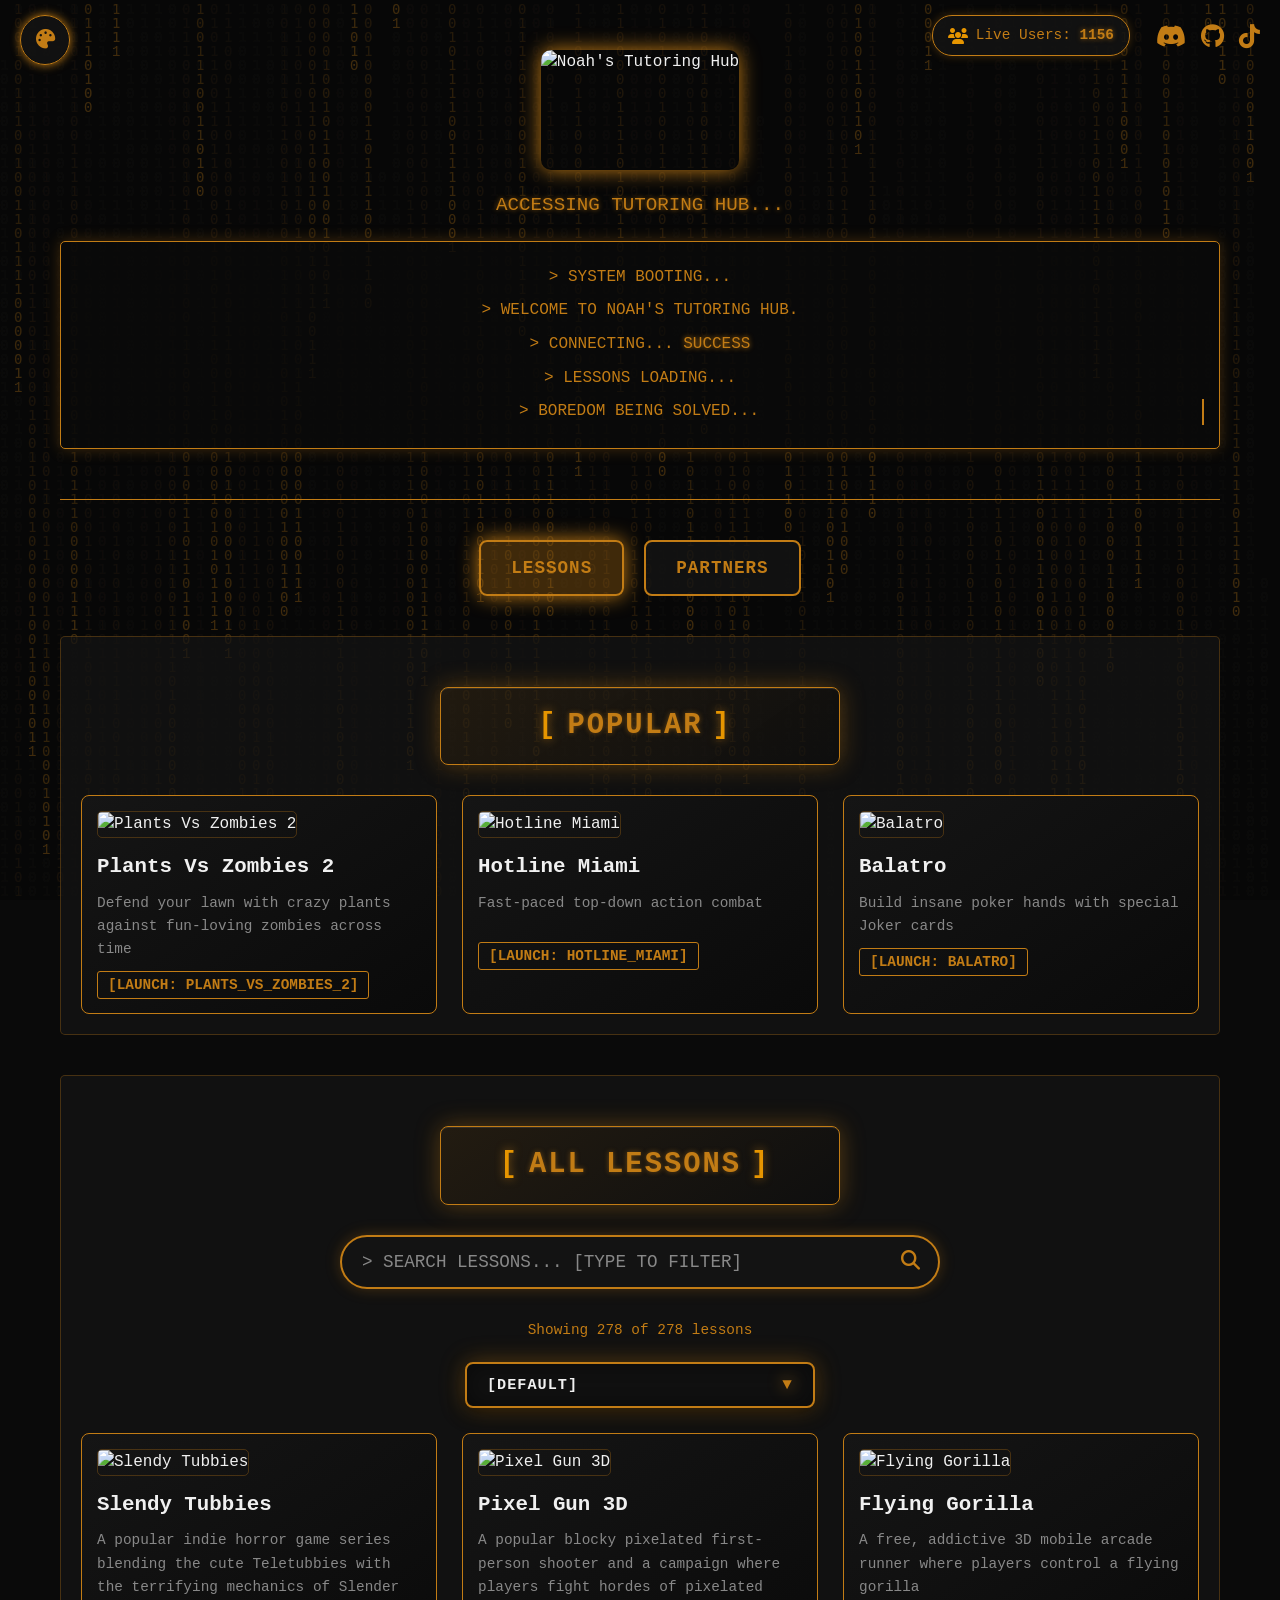
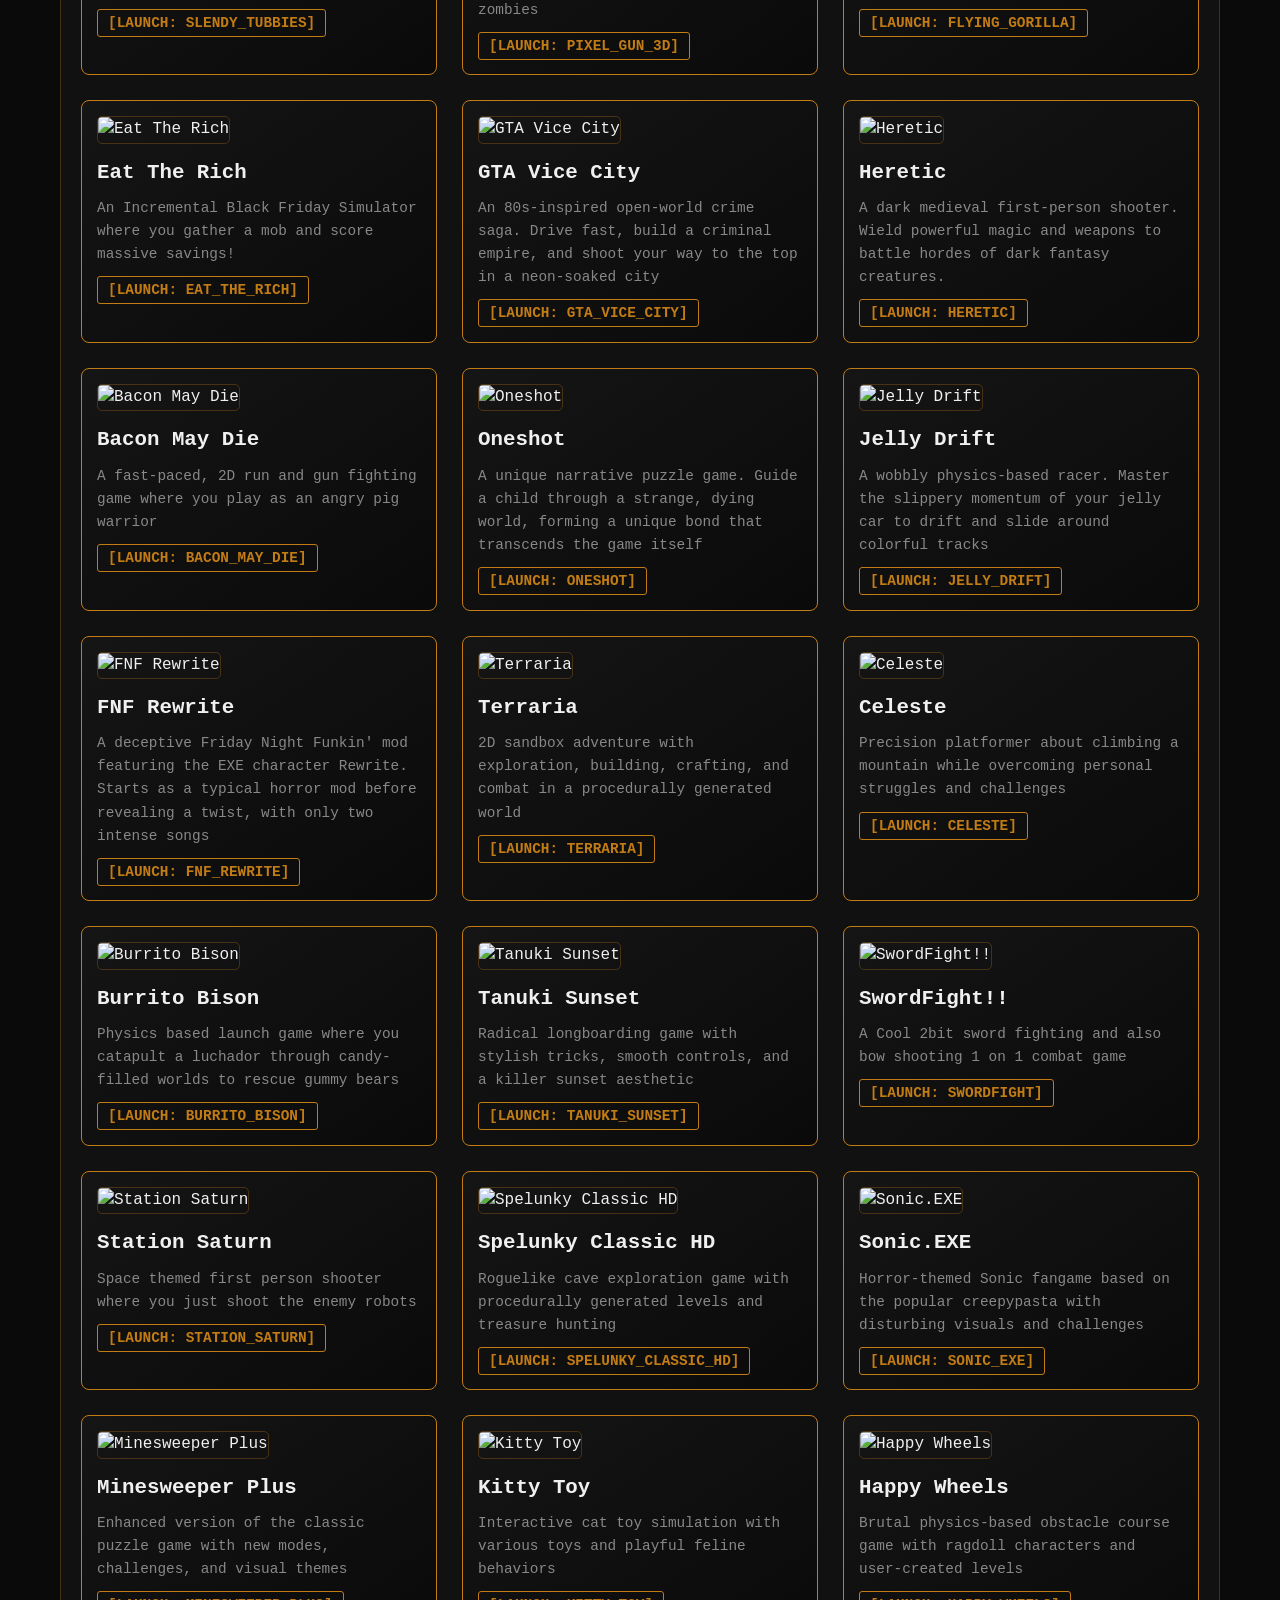
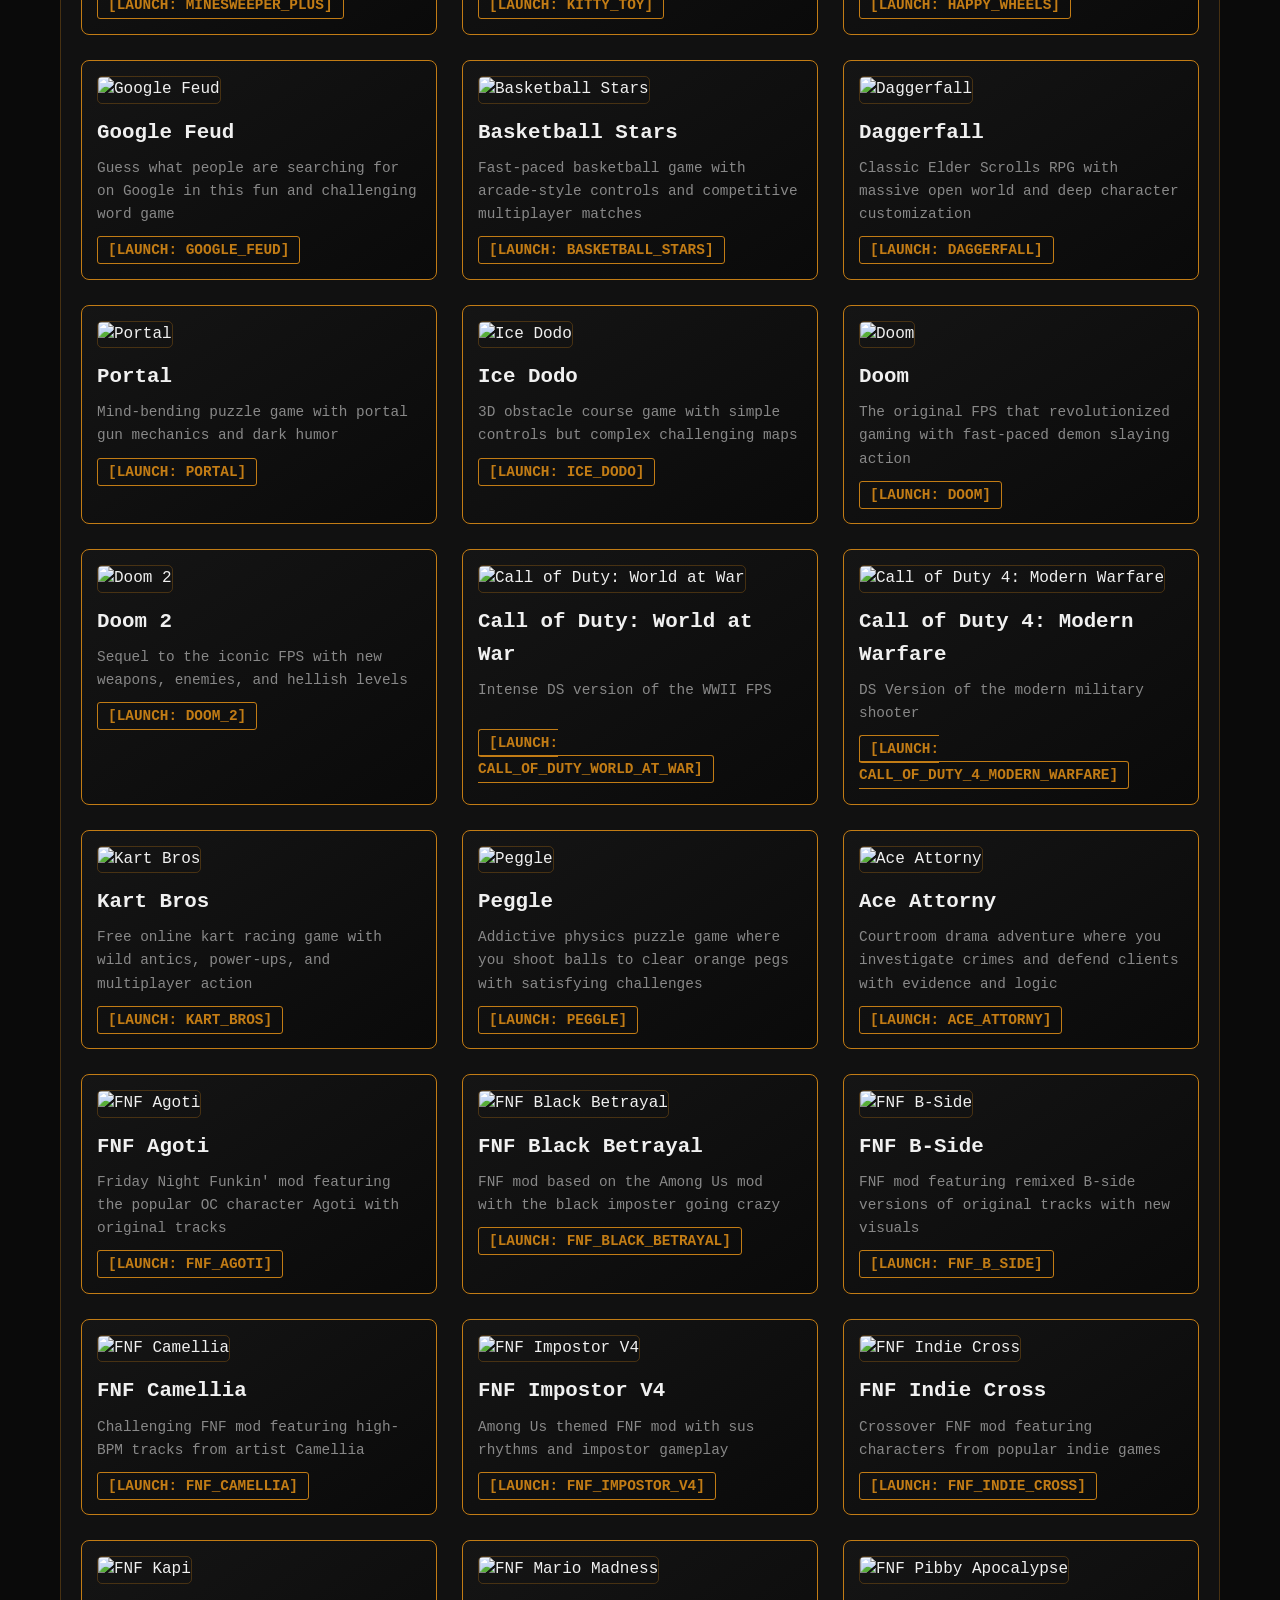
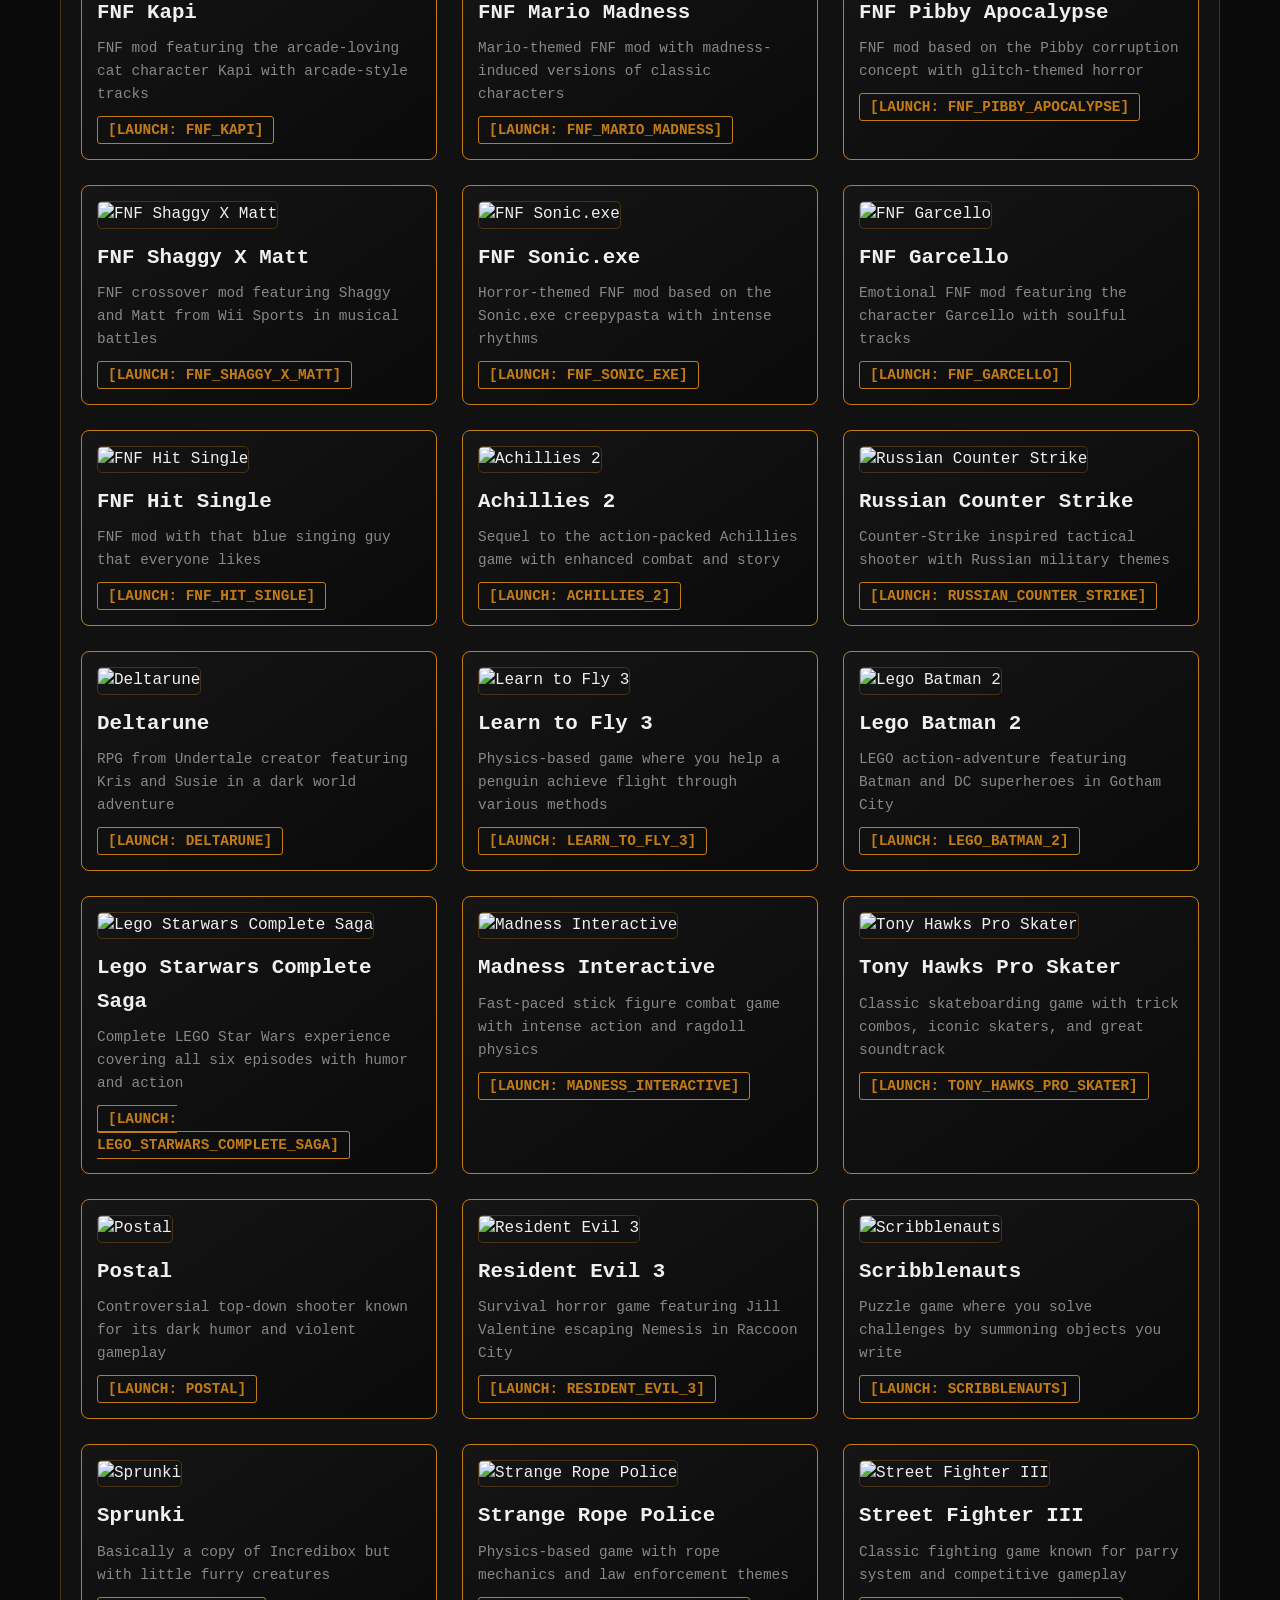
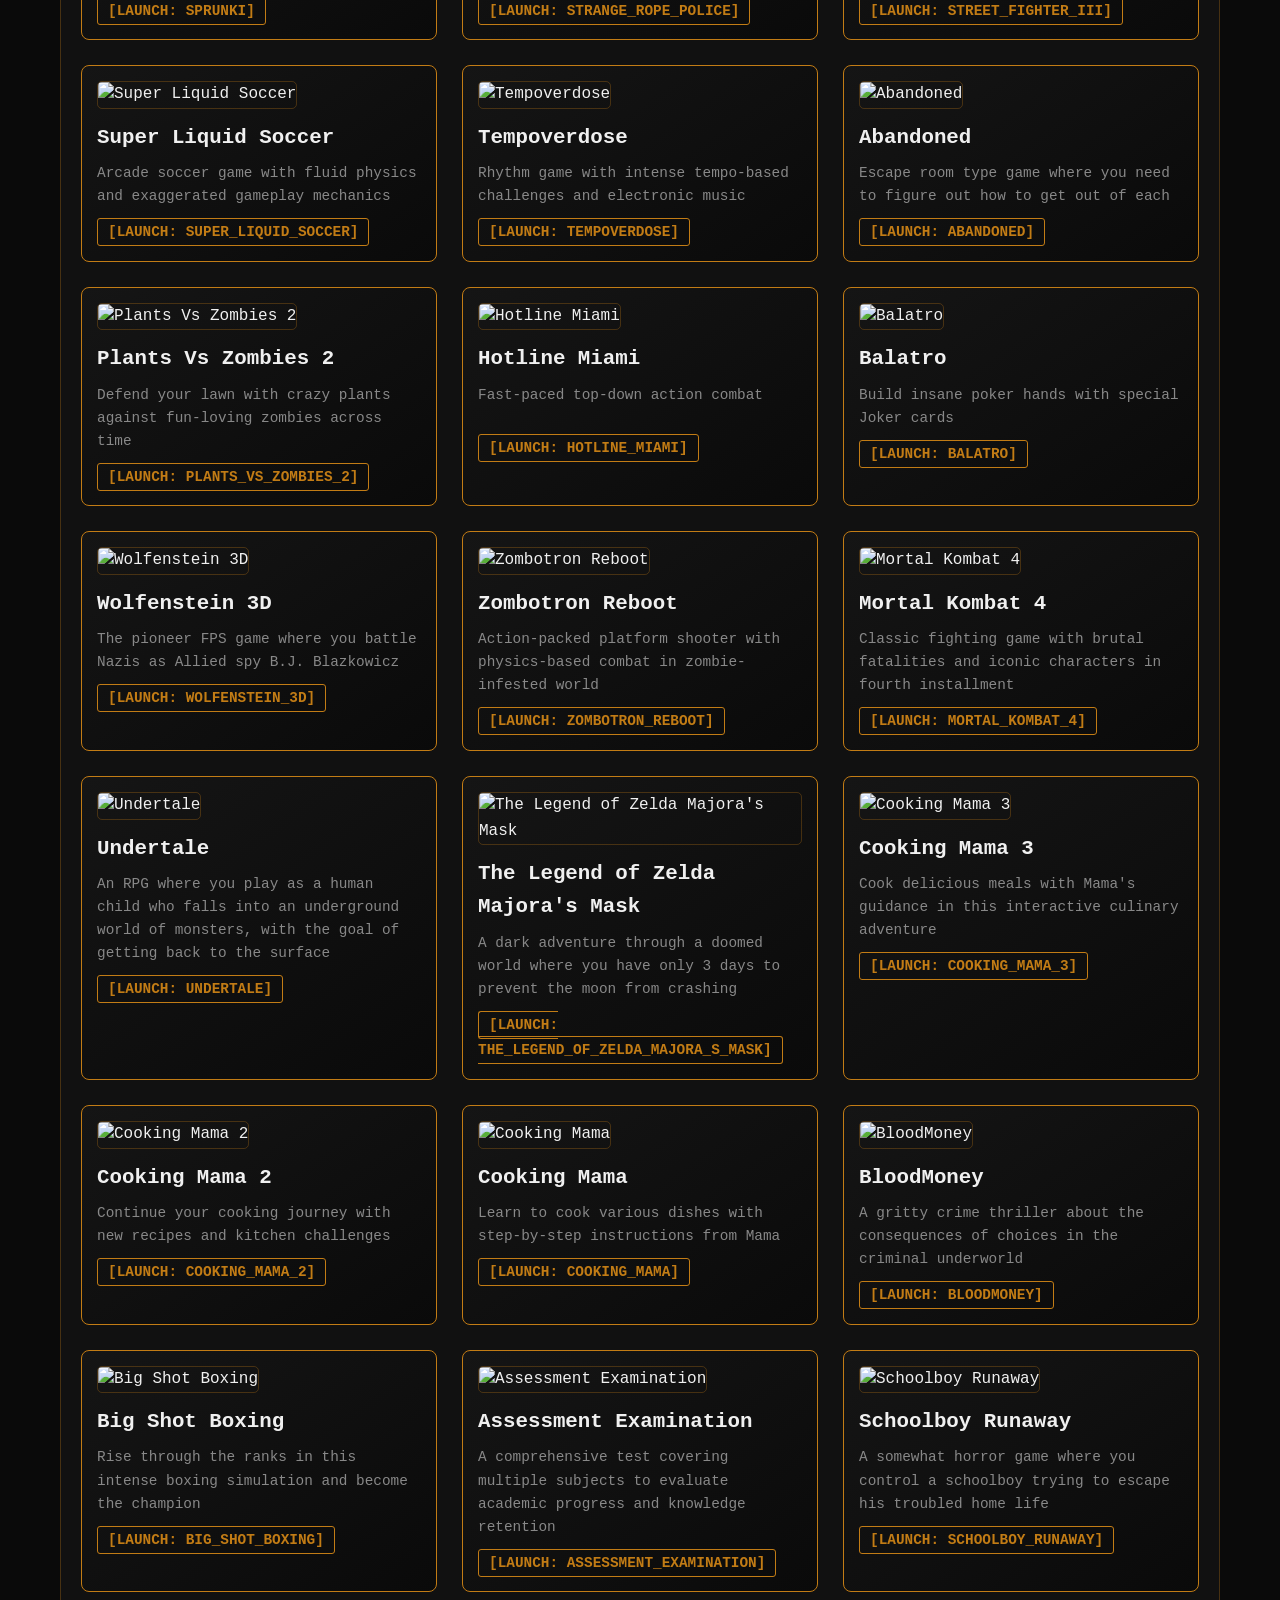
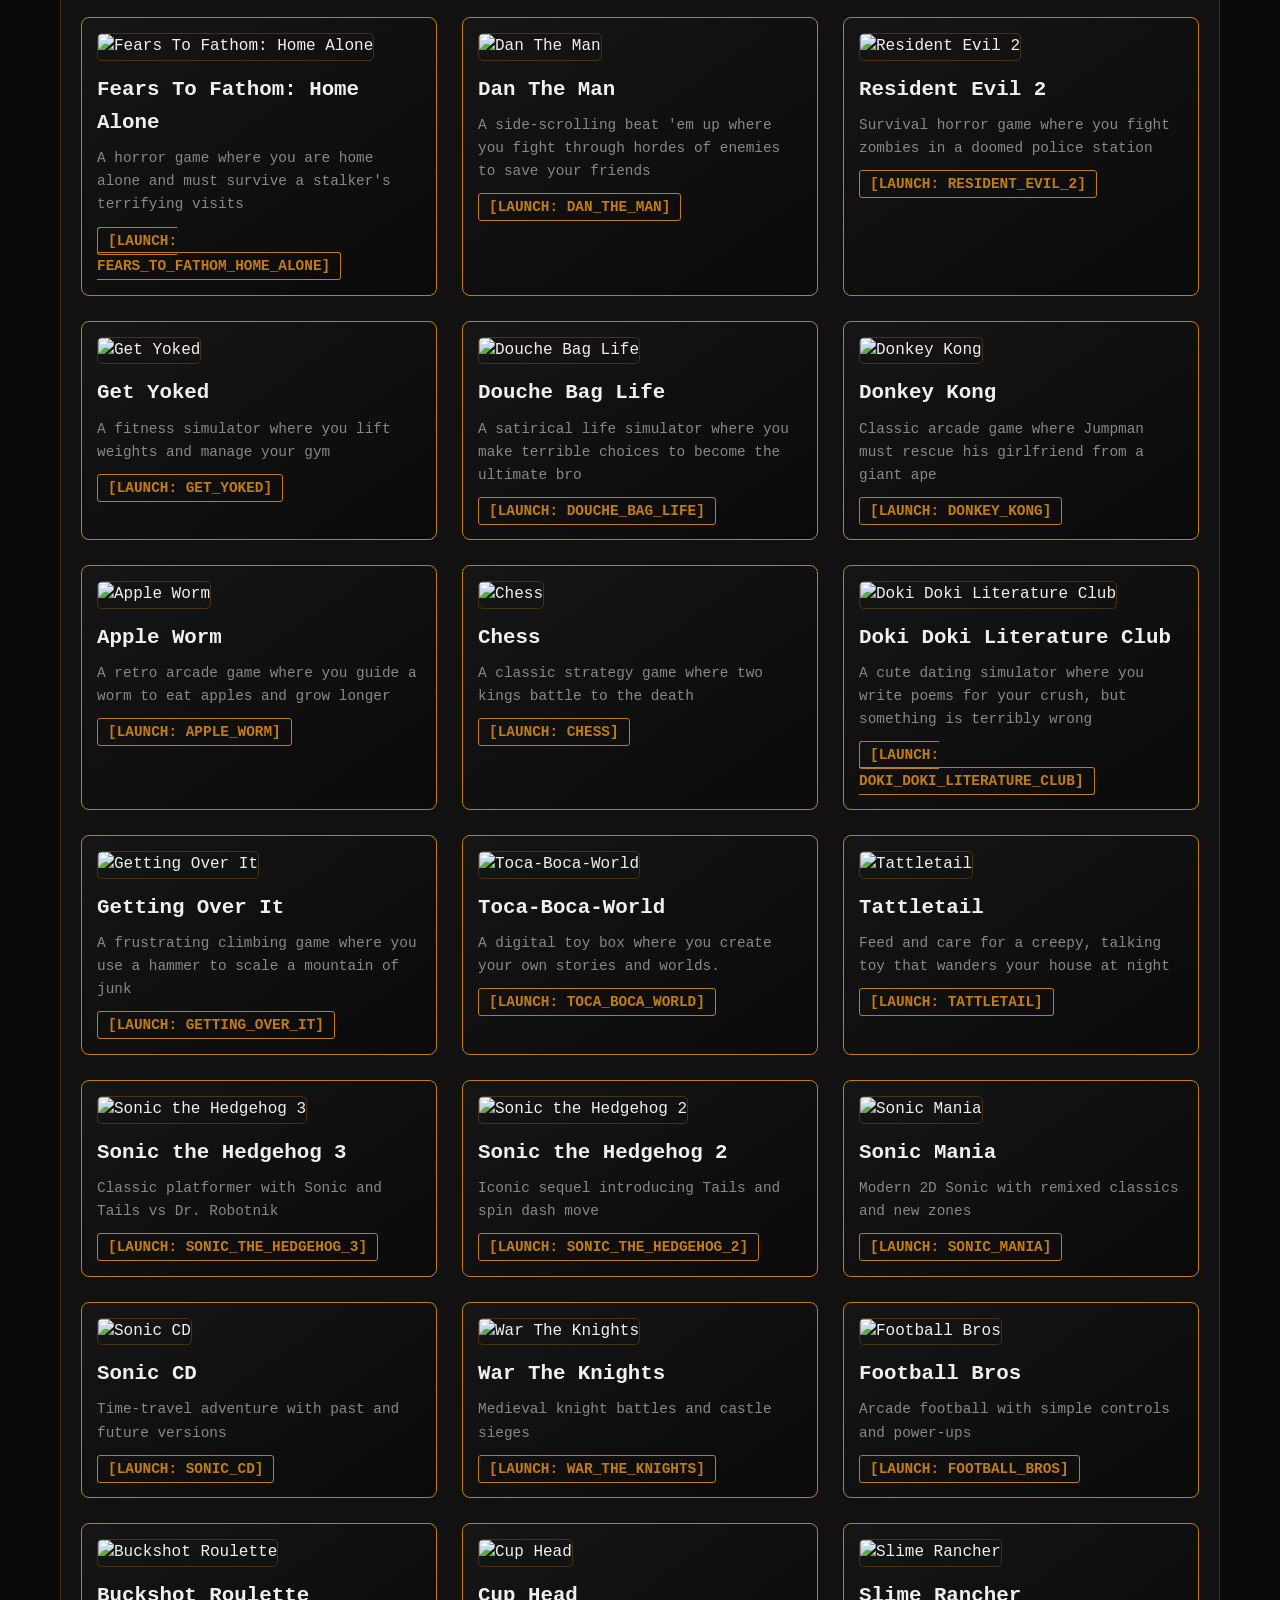
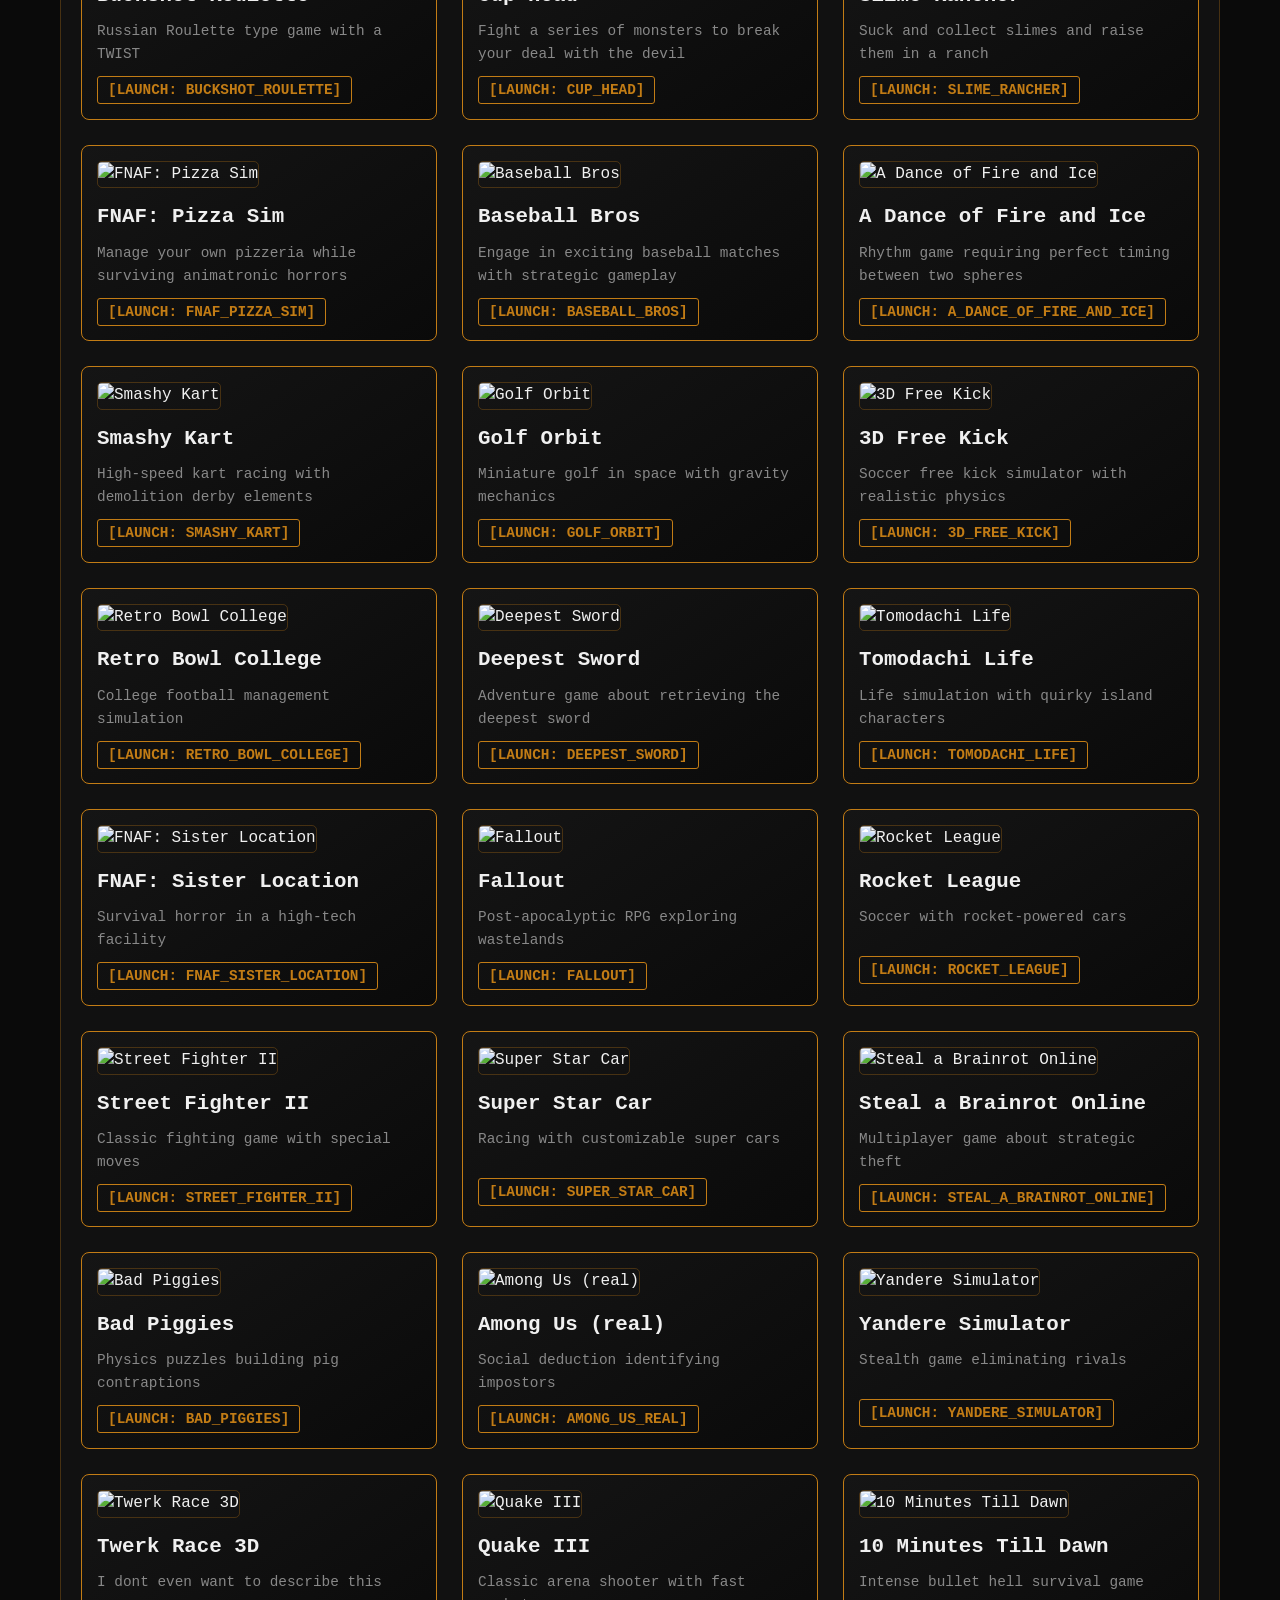
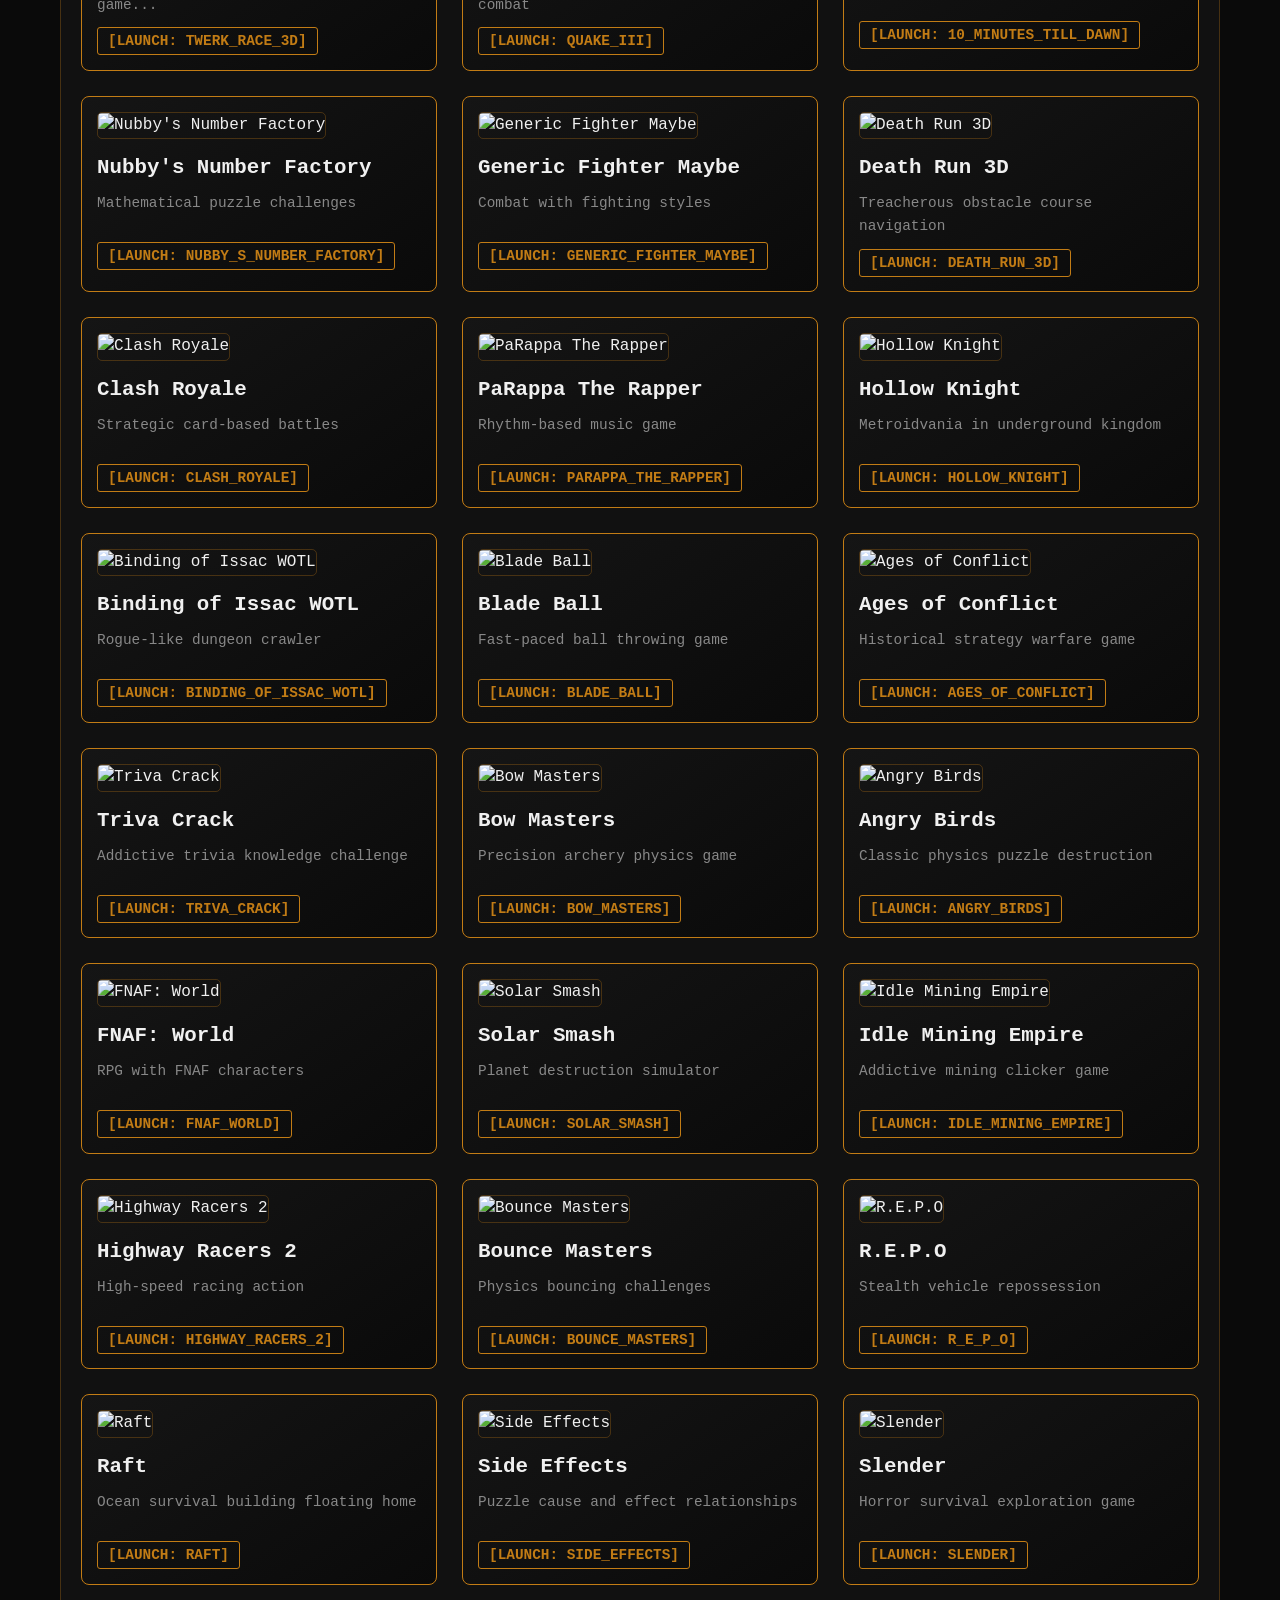
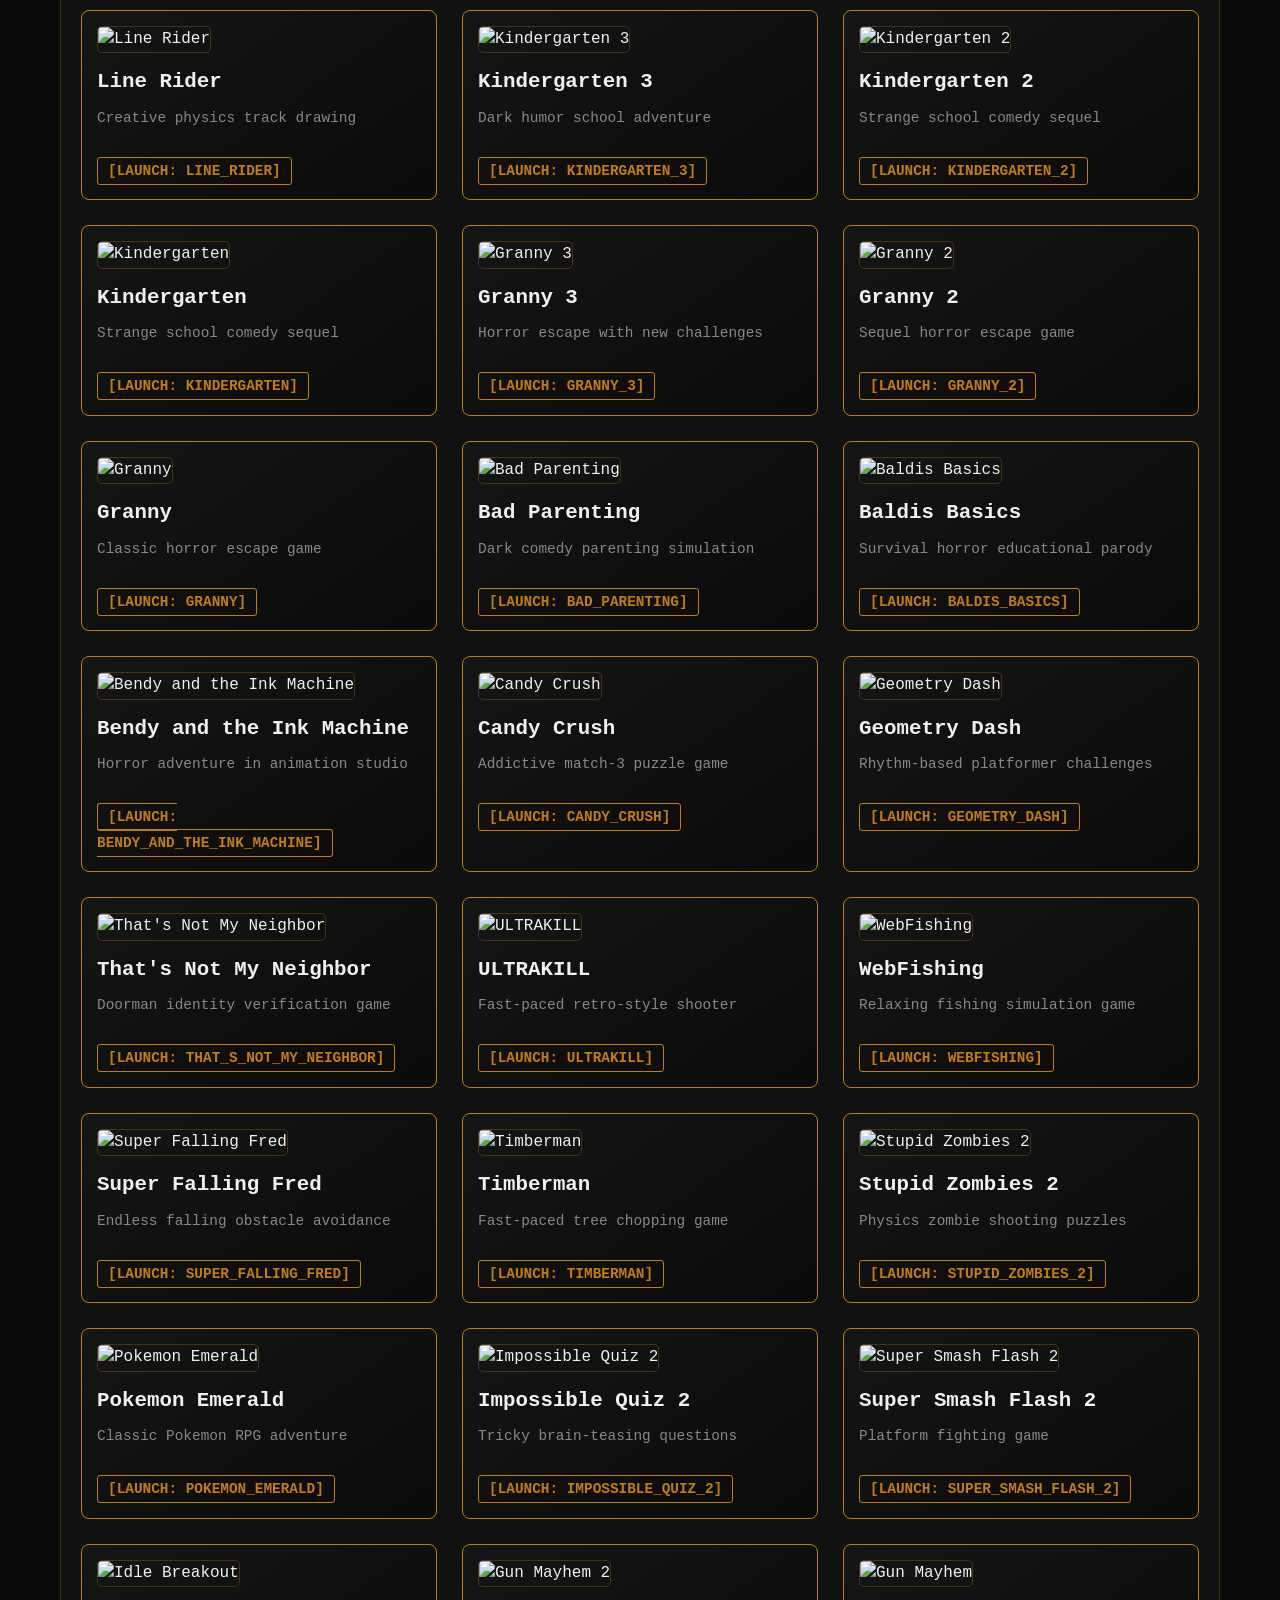
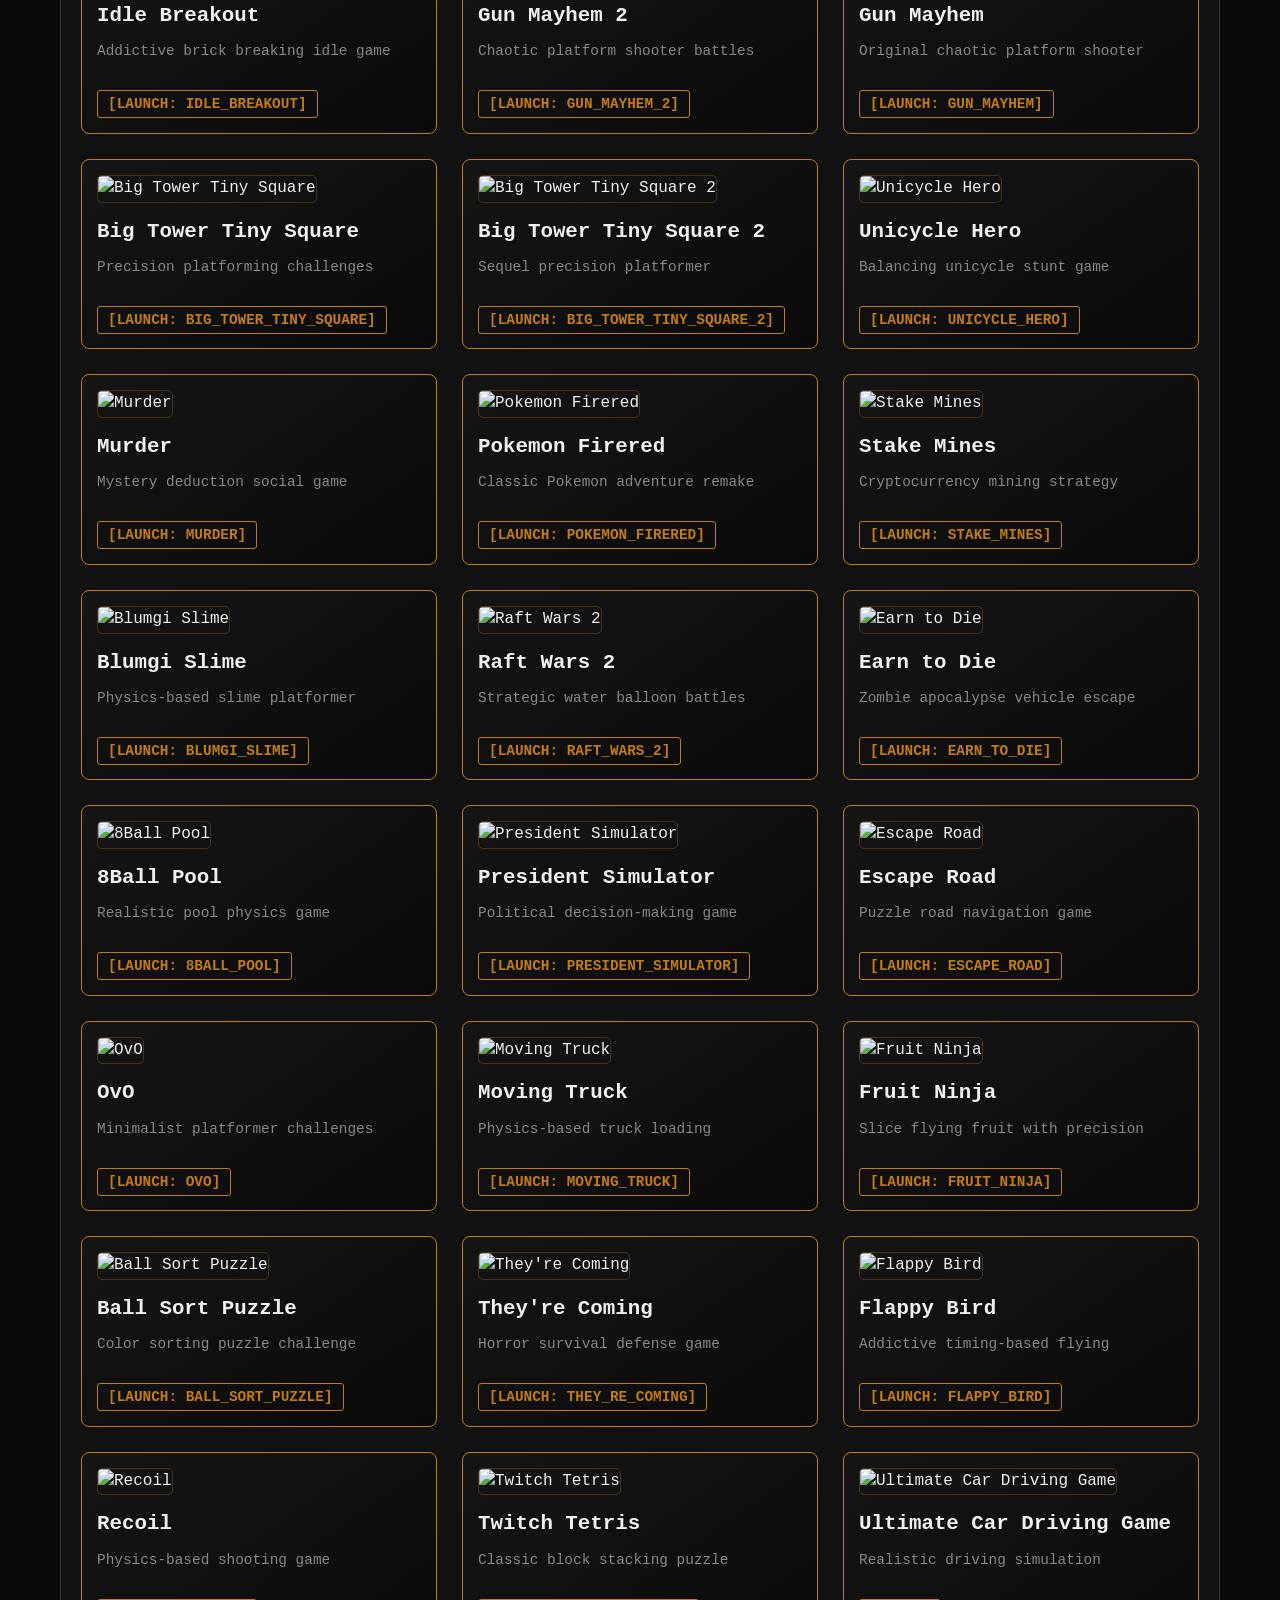
==== commit 2cef6c3c: "Update index.html" ====
--- a/index.html
+++ b/index.html
@@ -1,5 +1,6 @@
 <!DOCTYPE html>
 <html lang="en">
+
 <head>
     <script async src="https://www.googletagmanager.com/gtag/js?id=G-4QPXKLD48W"></script>
     <script>
@@ -444,7 +445,7 @@
                 <div class="search-icon"><i class="fas fa-search"></i></div>
             </div>
             <div id="searchStats" class="search-stats"></div>
-                <div class="sorter-wrapper">
+            <div class="sorter-wrapper">
                 <select id="sortSelect" class="sort-select">
                     <option value="default">[DEFAULT]</option>
                     <option value="alphabetical">A → Z</option>
@@ -847,6 +848,152 @@
             { title: "Short Ride", desc: "Quick racing challenges", url: "https://raw.githack.com/NoahsAmazingTutoringHelp/Noahs-Calculus-Tutor/master/games/62.html", image: "https://cdn.jsdelivr.net/gh/NoahsAmazingTutoringHelp/Noahs-Calculus-Tutor/images/185.jpg" }
         ];
         
+        function openLesson(t, u) {
+    if (typeof gtag !== 'undefined') {
+        gtag('event', 'game_launch', {
+            'event_category': 'game_interaction',
+            'event_label': t,
+            'value': 1
+        });
+    }
+    
+    const timeOnSite = Math.round((Date.now() - window.pageLoadTime) / 1000);
+    if (typeof gtag !== 'undefined') {
+        gtag('event', 'timing_complete', {
+            'name': 'time_to_first_game',
+            'value': timeOnSite,
+            'event_category': 'engagement'
+        });
+    }
+    
+    document.getElementById('gameTitle').textContent = t;
+    document.getElementById('gameFrame').src = u;
+    document.getElementById('gamePage').classList.add('active');
+    document.getElementById('main-container').classList.add('slide-down');
+    
+    document.getElementById('gameFrame').classList.remove('fullscreen');
+    
+    console.log('Opening game:', t, 'URL:', u);
+}
+
+function closeLesson() {
+    if (typeof gtag !== 'undefined') {
+        gtag('event', 'game_exit', {
+            'event_category': 'game_interaction',
+            'event_label': document.getElementById('gameTitle').textContent,
+            'value': 1
+        });
+    }
+    
+    document.getElementById('gamePage').classList.add('slide-down');
+    document.getElementById('main-container').classList.remove('slide-down');
+    
+    setTimeout(() => {
+        document.getElementById('gamePage').classList.remove('active', 'slide-down');
+        document.getElementById('gameFrame').src = '';
+        document.getElementById('gameFrame').classList.remove('fullscreen');
+    }, 500);
+}
+
+function toggleFullscreen() {
+    const frame = document.getElementById('gameFrame');
+    const isFullscreen = frame.classList.contains('fullscreen');
+    
+    if (typeof gtag !== 'undefined') {
+        gtag('event', isFullscreen ? 'fullscreen_exit' : 'fullscreen_enter', {
+            'event_category': 'game_interaction',
+            'event_label': document.getElementById('gameTitle').textContent,
+            'value': 1
+        });
+    }
+    
+    if (!document.fullscreenElement) {
+        if (frame.requestFullscreen) {
+            frame.requestFullscreen();
+        } else if (frame.webkitRequestFullscreen) {
+            frame.webkitRequestFullscreen();
+        } else if (frame.msRequestFullscreen) {
+            frame.msRequestFullscreen();
+        } else if (frame.mozRequestFullScreen) {
+            frame.mozRequestFullScreen();
+        }
+        frame.classList.add('fullscreen');
+    } else {
+        if (document.exitFullscreen) {
+            document.exitFullscreen();
+        } else if (document.webkitExitFullscreen) {
+            document.webkitExitFullscreen();
+        } else if (document.msExitFullscreen) {
+            document.msExitFullscreen();
+        } else if (document.mozCancelFullScreen) {
+            document.mozCancelFullScreen();
+        }
+        frame.classList.remove('fullscreen');
+    }
+}
+
+async function downloadCurrentGame() {
+    const frame = document.getElementById('gameFrame');
+    const url = frame.src;
+    const title = document.getElementById('gameTitle').textContent;
+    
+    console.log('Download attempted for:', url, 'Title:', title);
+    
+    if (url && (url.includes('https://raw.githack.com/') || url.includes('games/')) && url.includes('.html')) {
+        if (typeof gtag !== 'undefined') {
+            gtag('event', 'download_attempt', {
+                'event_category': 'game_interaction',
+                'event_label': title,
+                'value': 1
+            });
+        }
+        
+        try {
+            const response = await fetch(url);
+            if (!response.ok) throw new Error('Network response was not ok');
+            
+            const content = await response.text();
+            const blob = new Blob([content], {type: 'text/html'});
+            const downloadUrl = URL.createObjectURL(blob);
+            
+            const link = document.createElement('a');
+            link.href = downloadUrl;
+            link.download = `${title.replace(/[^a-z0-9]/gi, '_')}.html`;
+            document.body.appendChild(link);
+            link.click();
+            document.body.removeChild(link);
+            URL.revokeObjectURL(downloadUrl);
+            
+            if (typeof gtag !== 'undefined') {
+                gtag('event', 'download_success', {
+                    'event_category': 'game_interaction',
+                    'event_label': title,
+                    'value': 1
+                });
+            }
+        } catch (error) {
+            console.error('Download error:', error);
+            if (typeof gtag !== 'undefined') {
+                gtag('event', 'download_error', {
+                    'event_category': 'game_interaction',
+                    'event_label': title,
+                    'value': 1
+                });
+            }
+            alert('Unable to download game. Please try again later.');
+        }
+    } else {
+        if (typeof gtag !== 'undefined') {
+            gtag('event', 'download_failed', {
+                'event_category': 'game_interaction',
+                'event_label': title,
+                'value': 1
+            });
+        }
+        alert('Sorry, this game is not downloadable. Try another one.');
+    }
+}
+        
         function generateGameCards() {
     const popularContainer = document.getElementById('popularLessonsGrid');
     const allContainer = document.getElementById('allLessonsGrid');
@@ -1595,4 +1742,5 @@
         });
     </script>
 </body>
+
 </html>
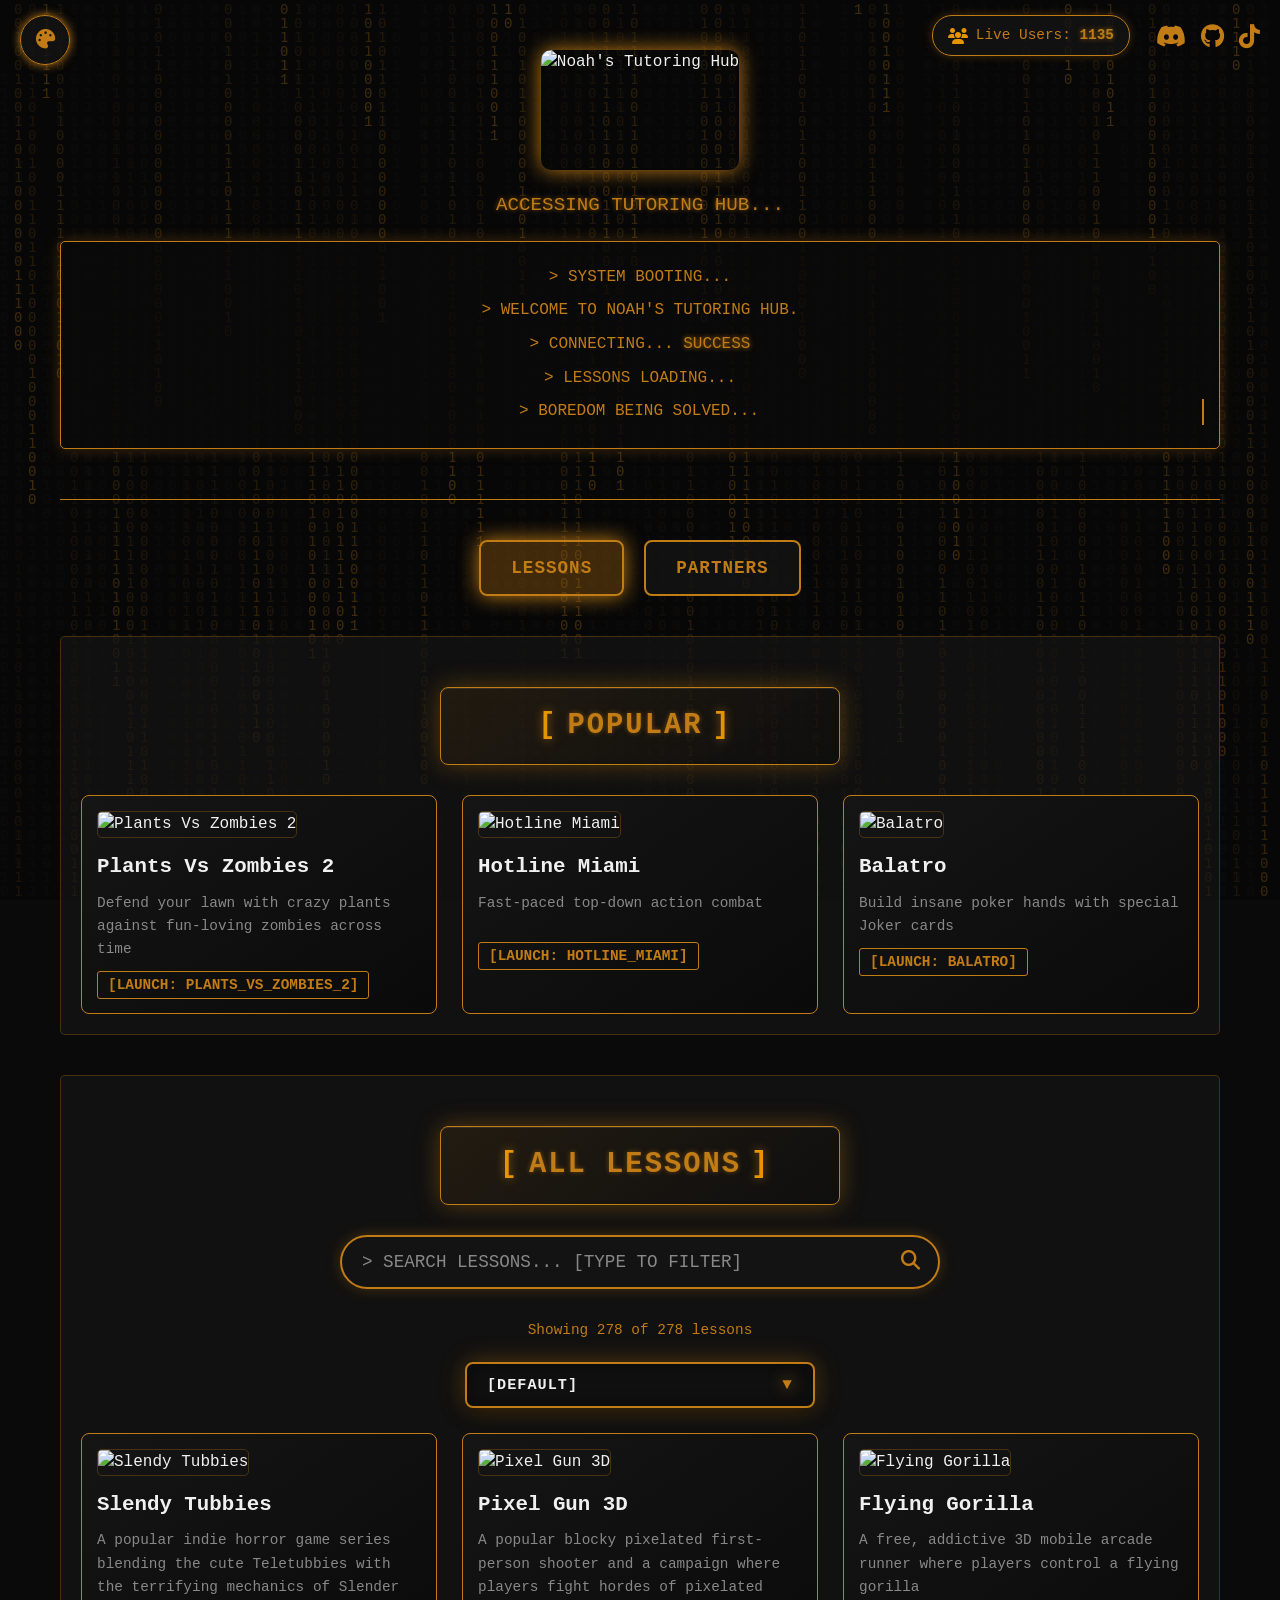
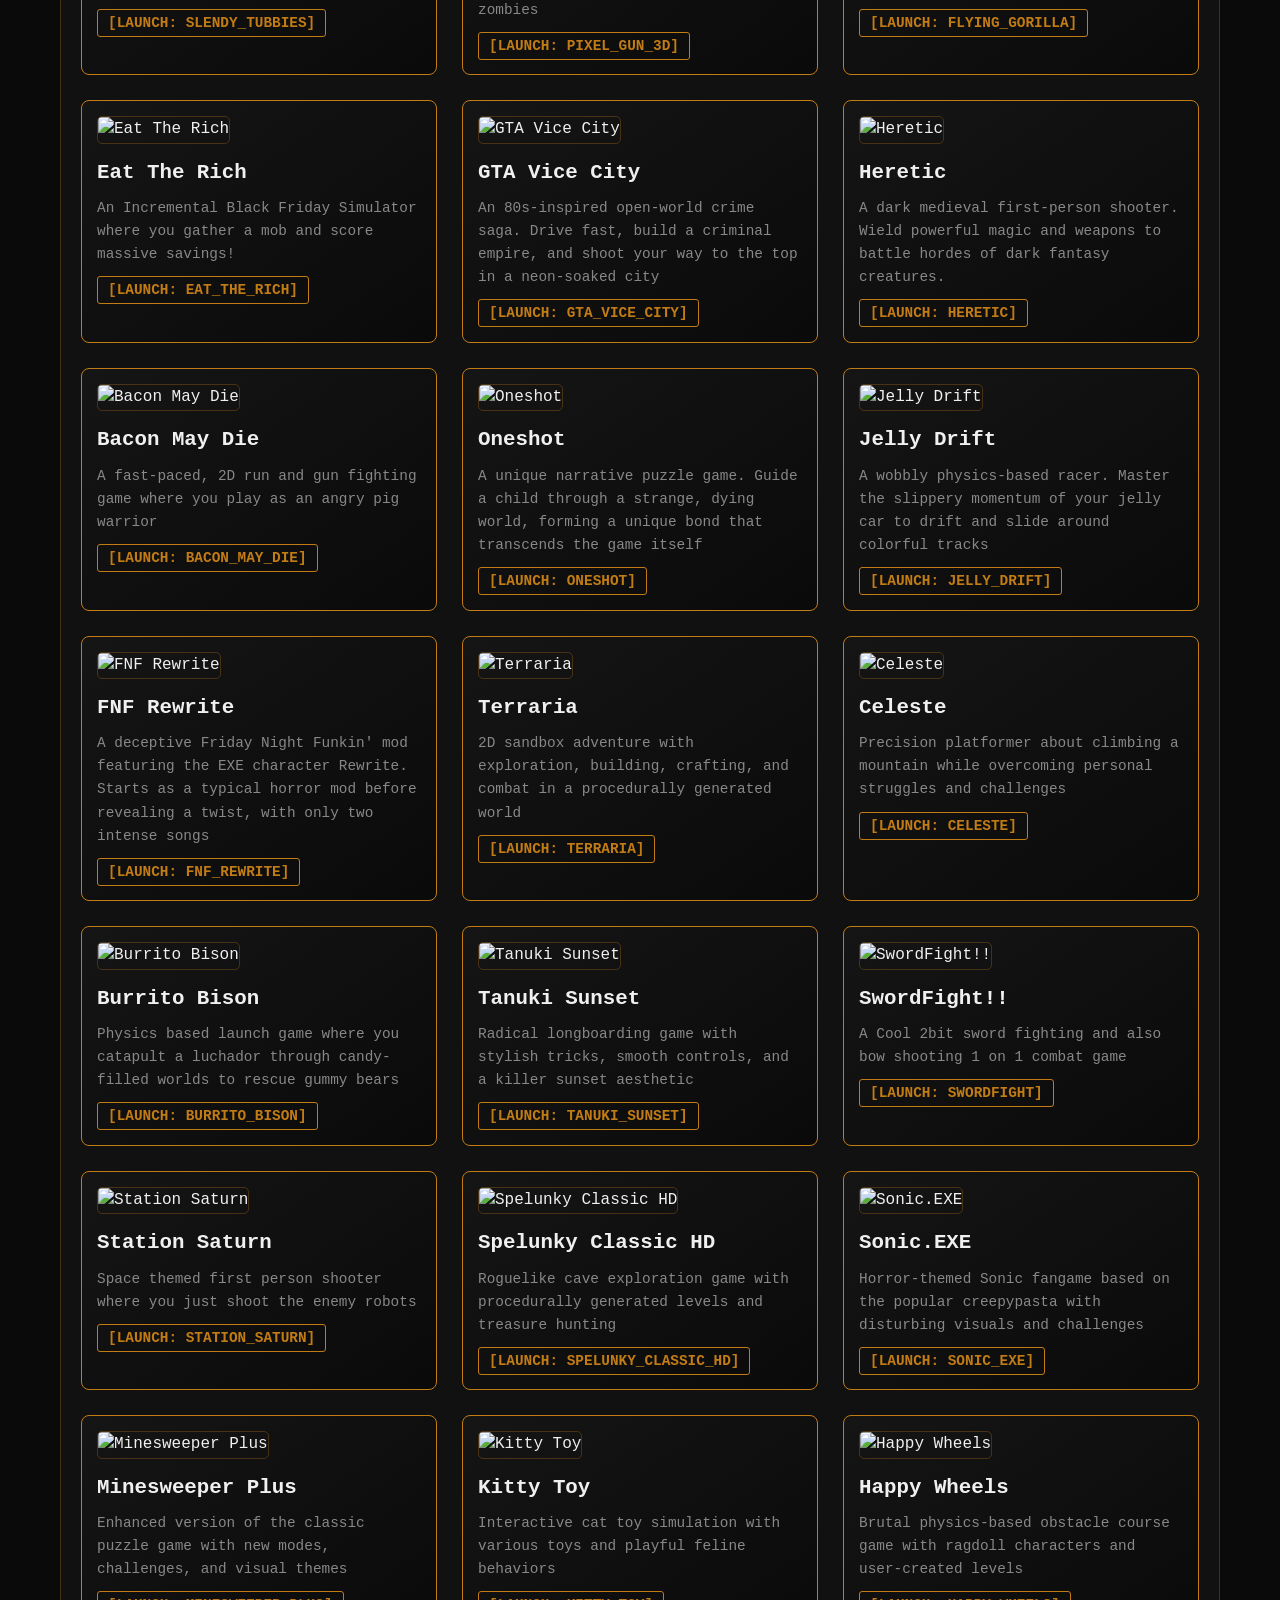
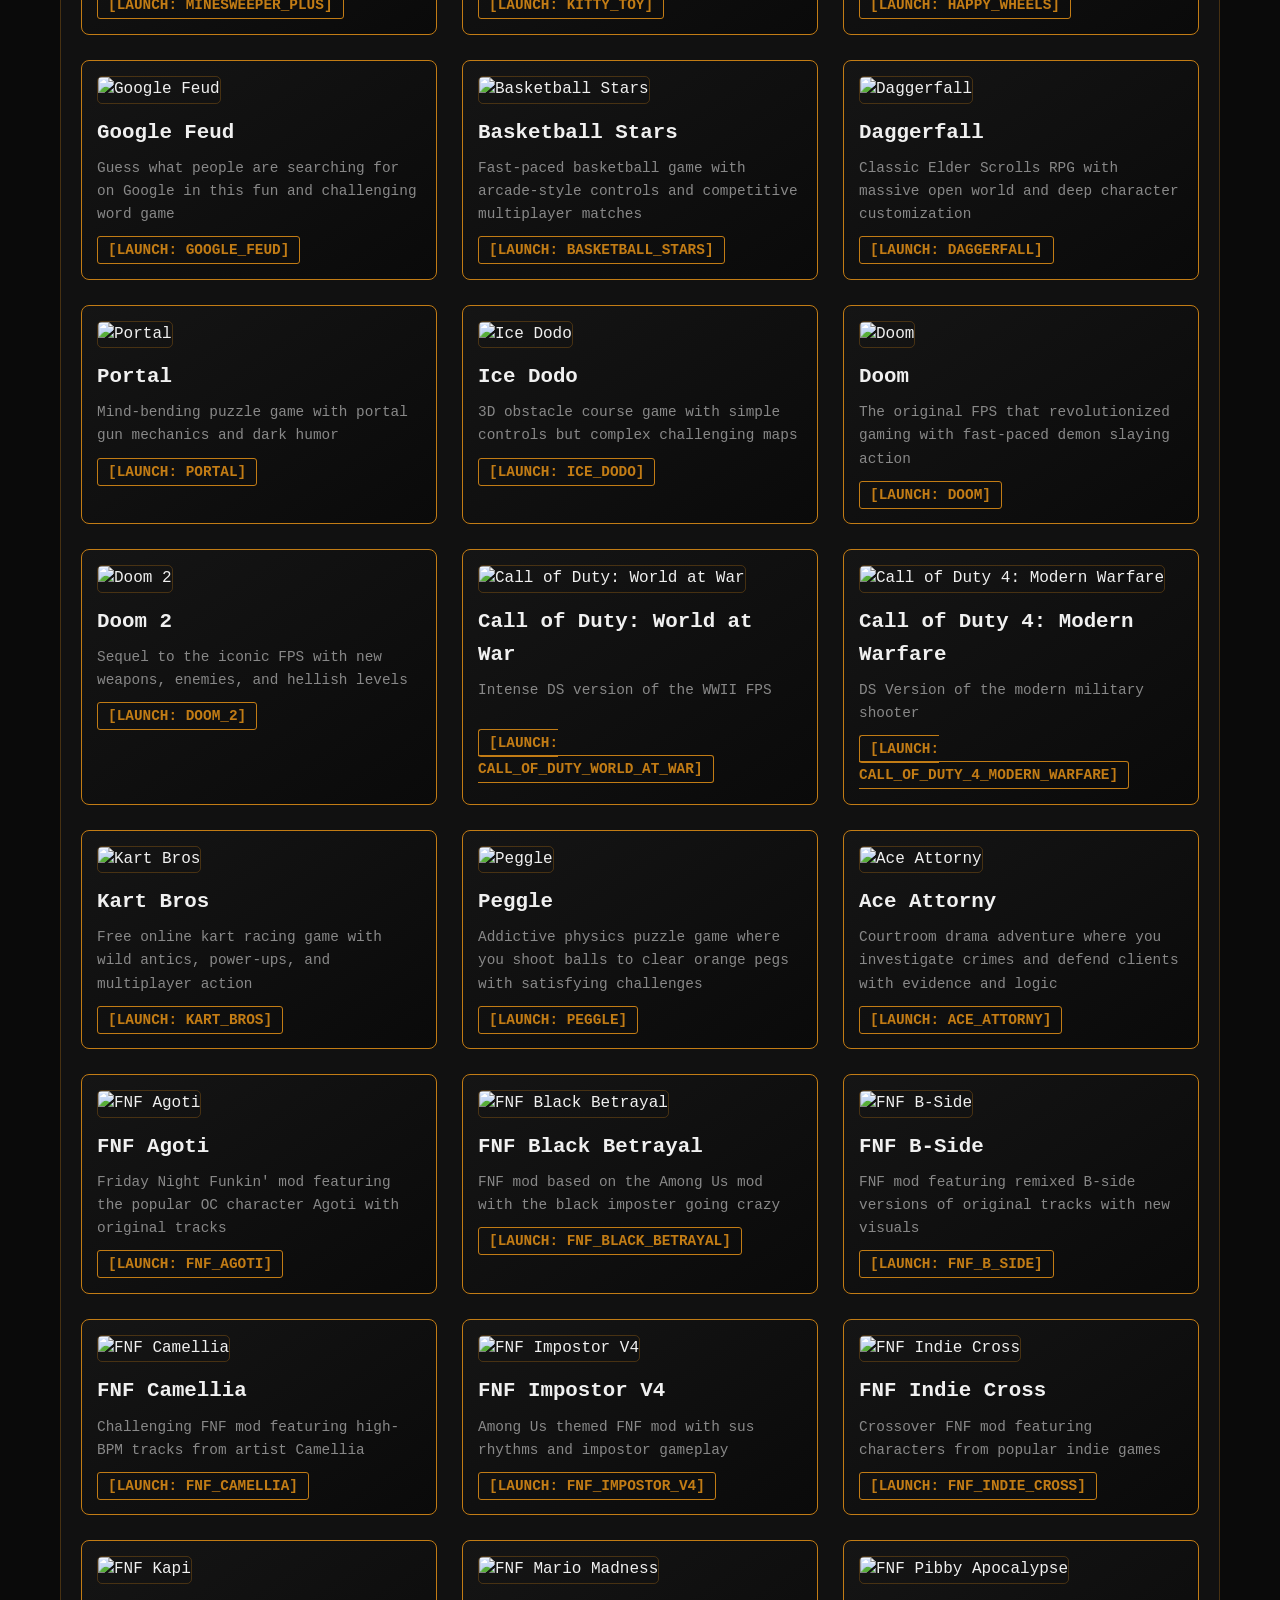
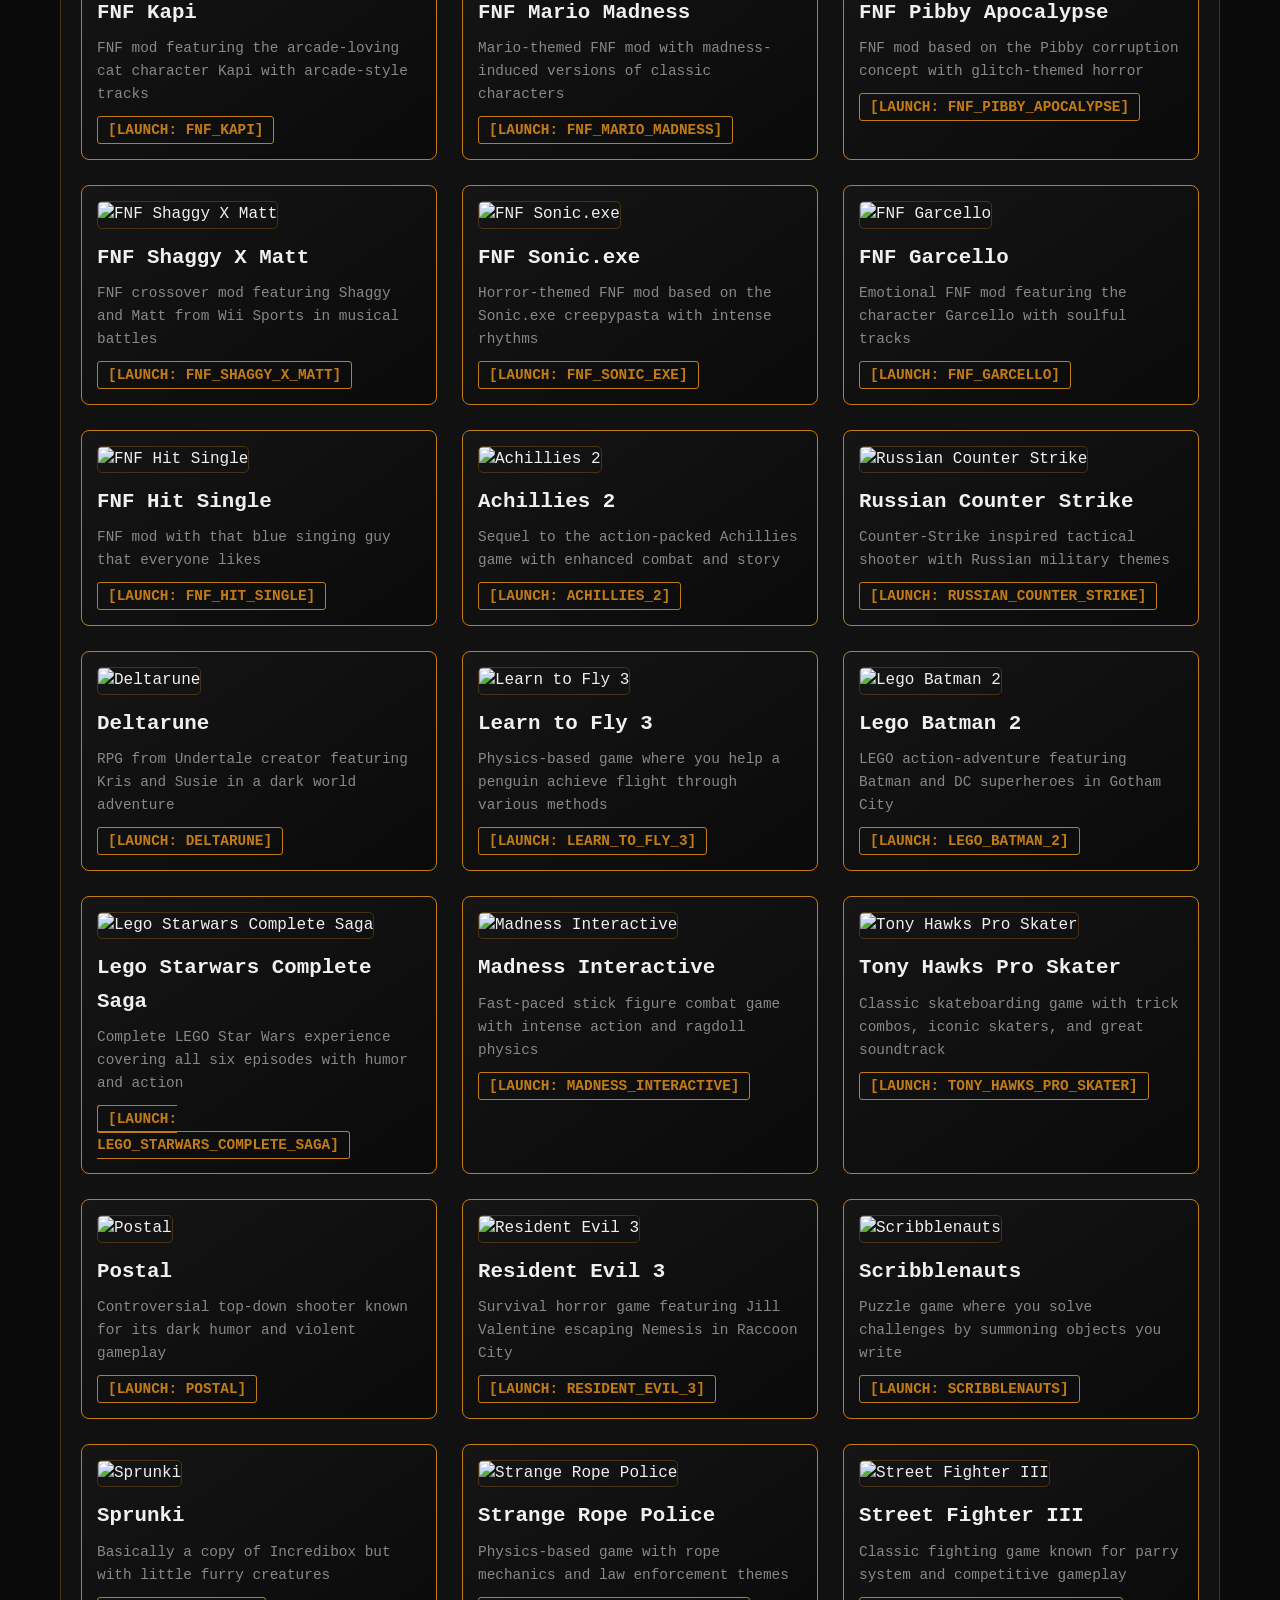
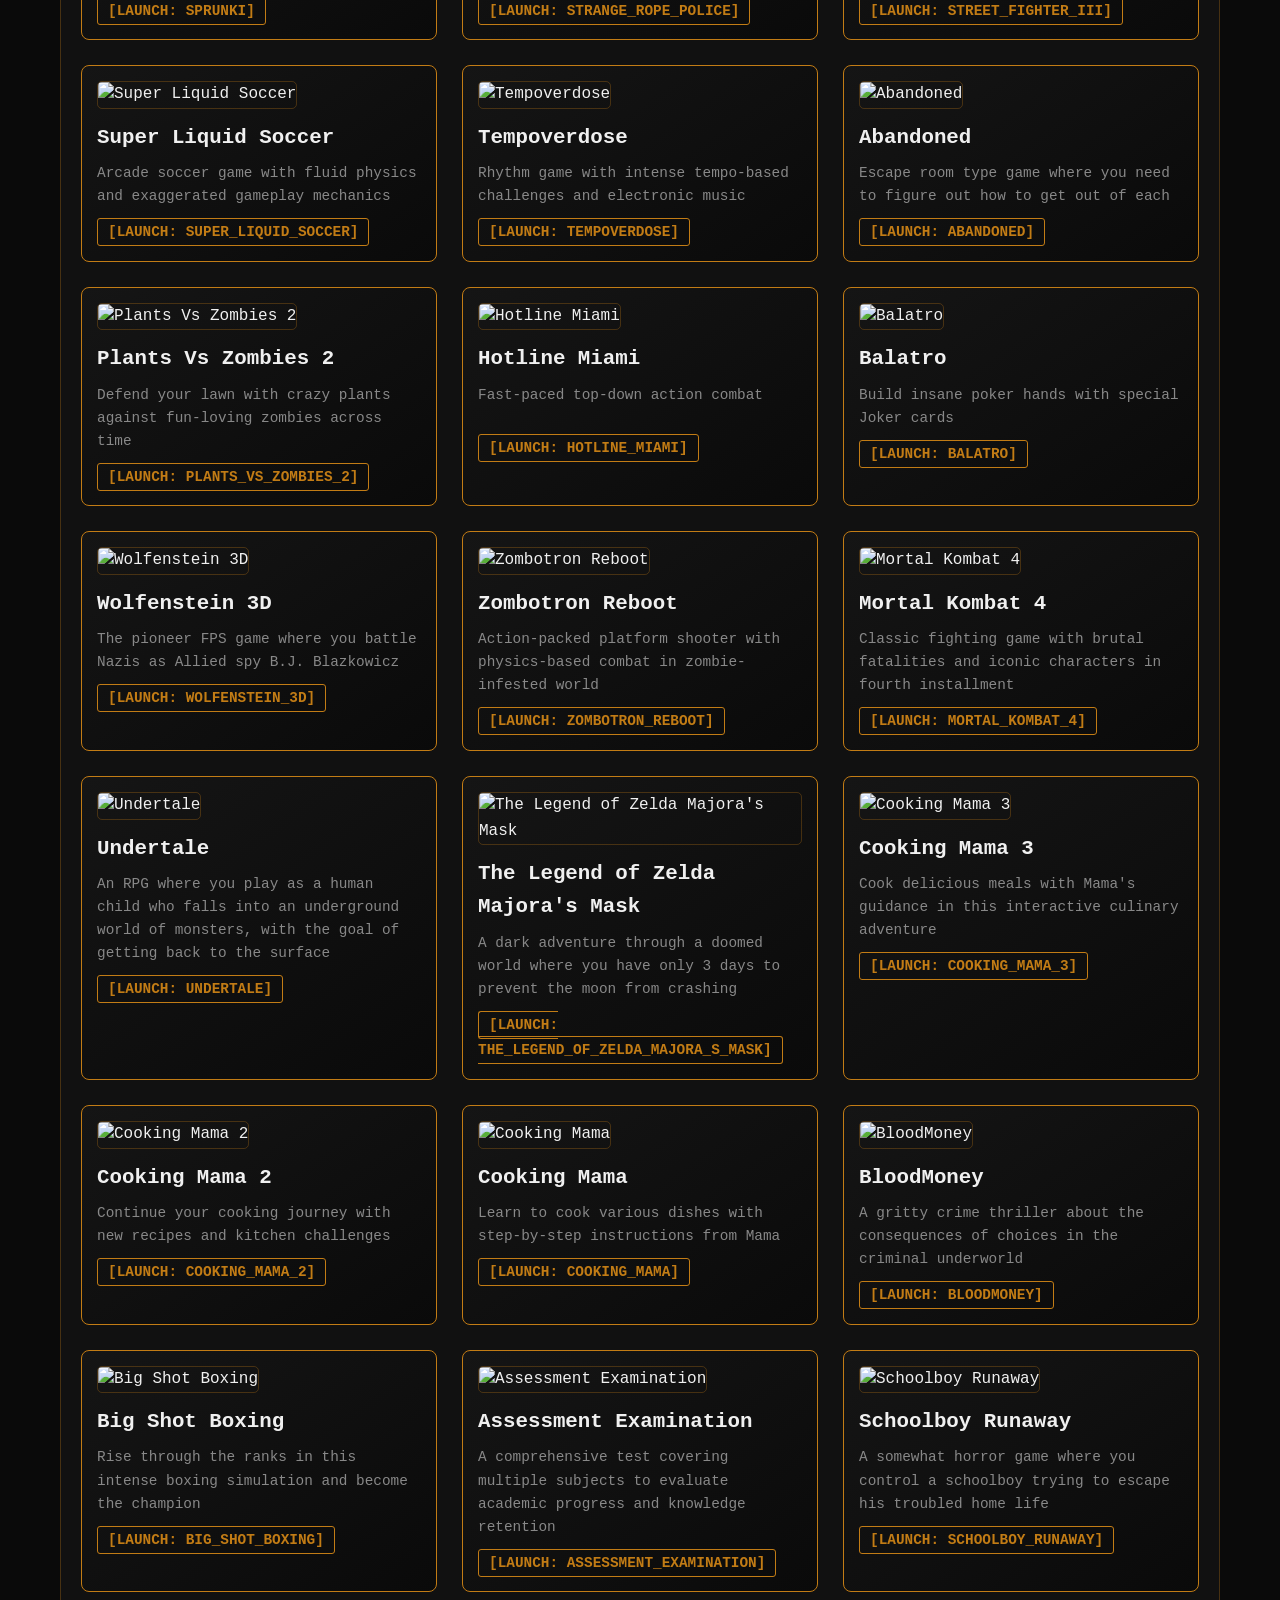
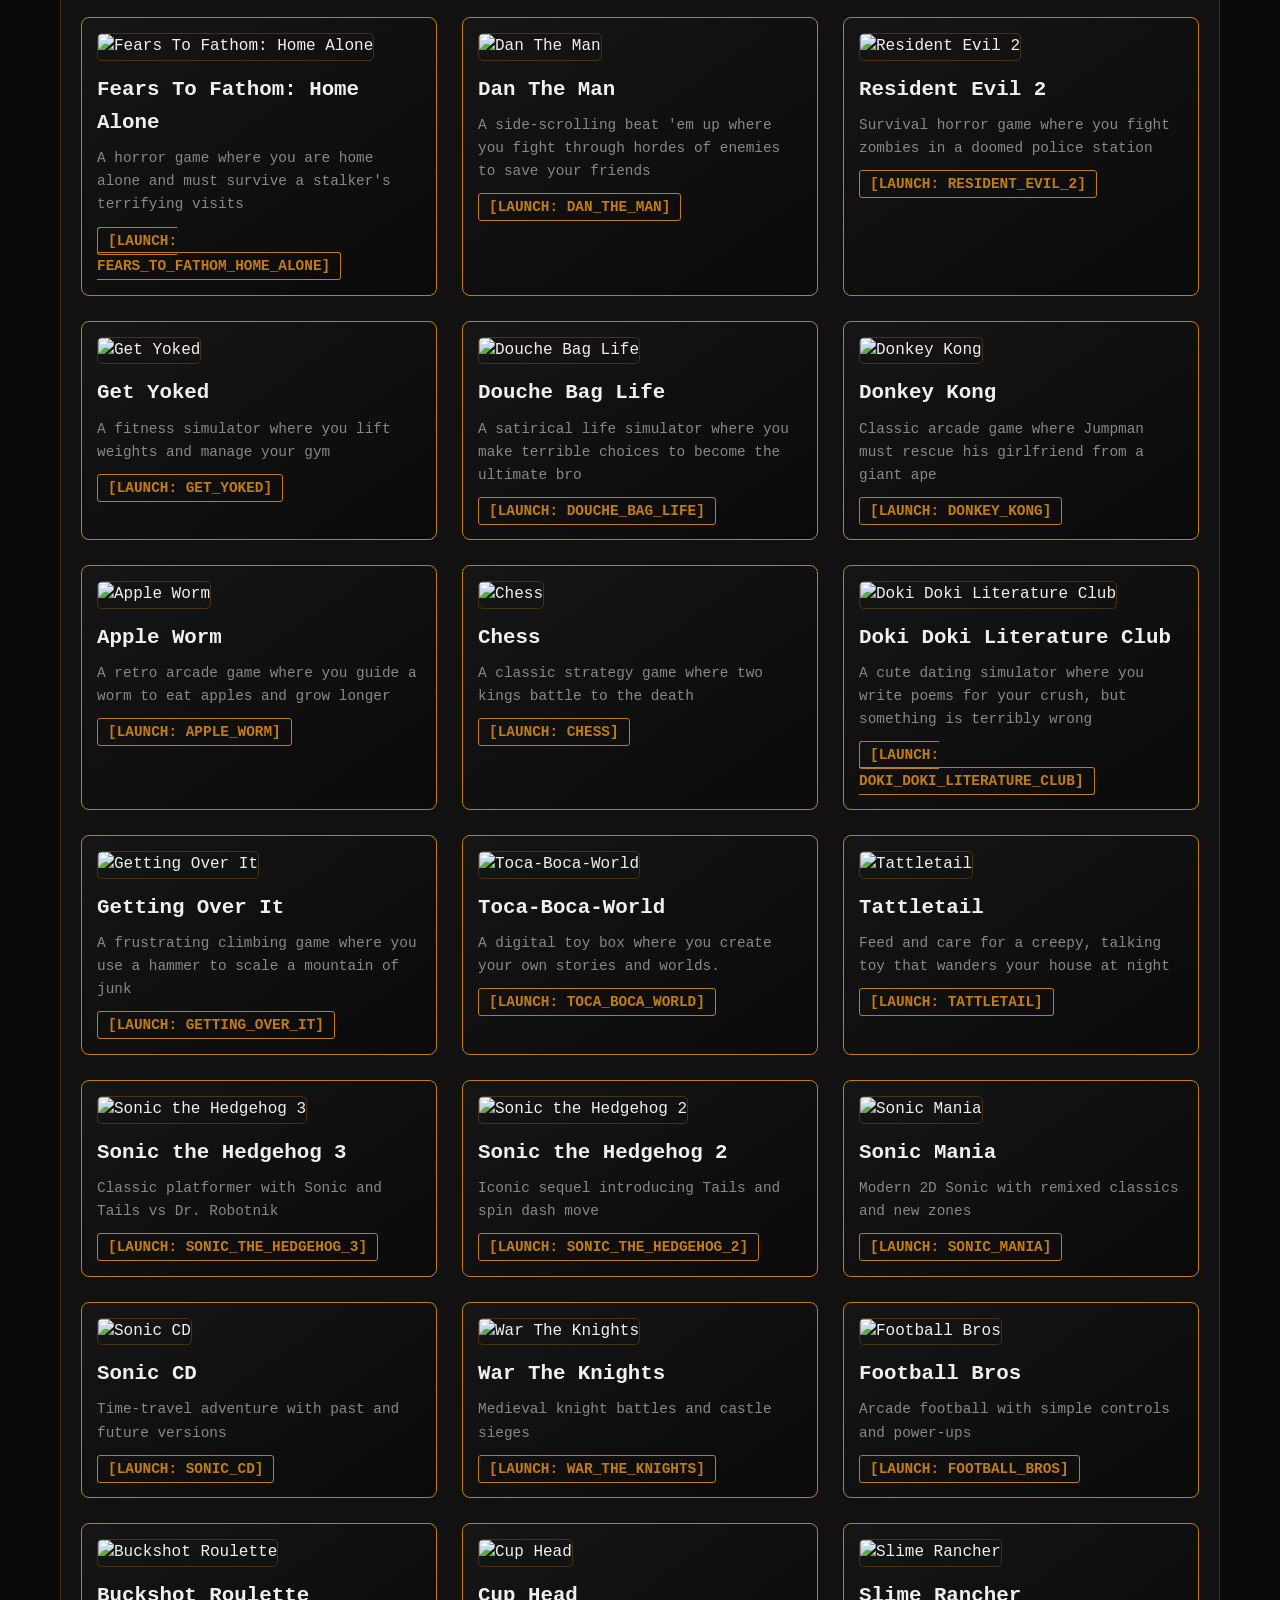
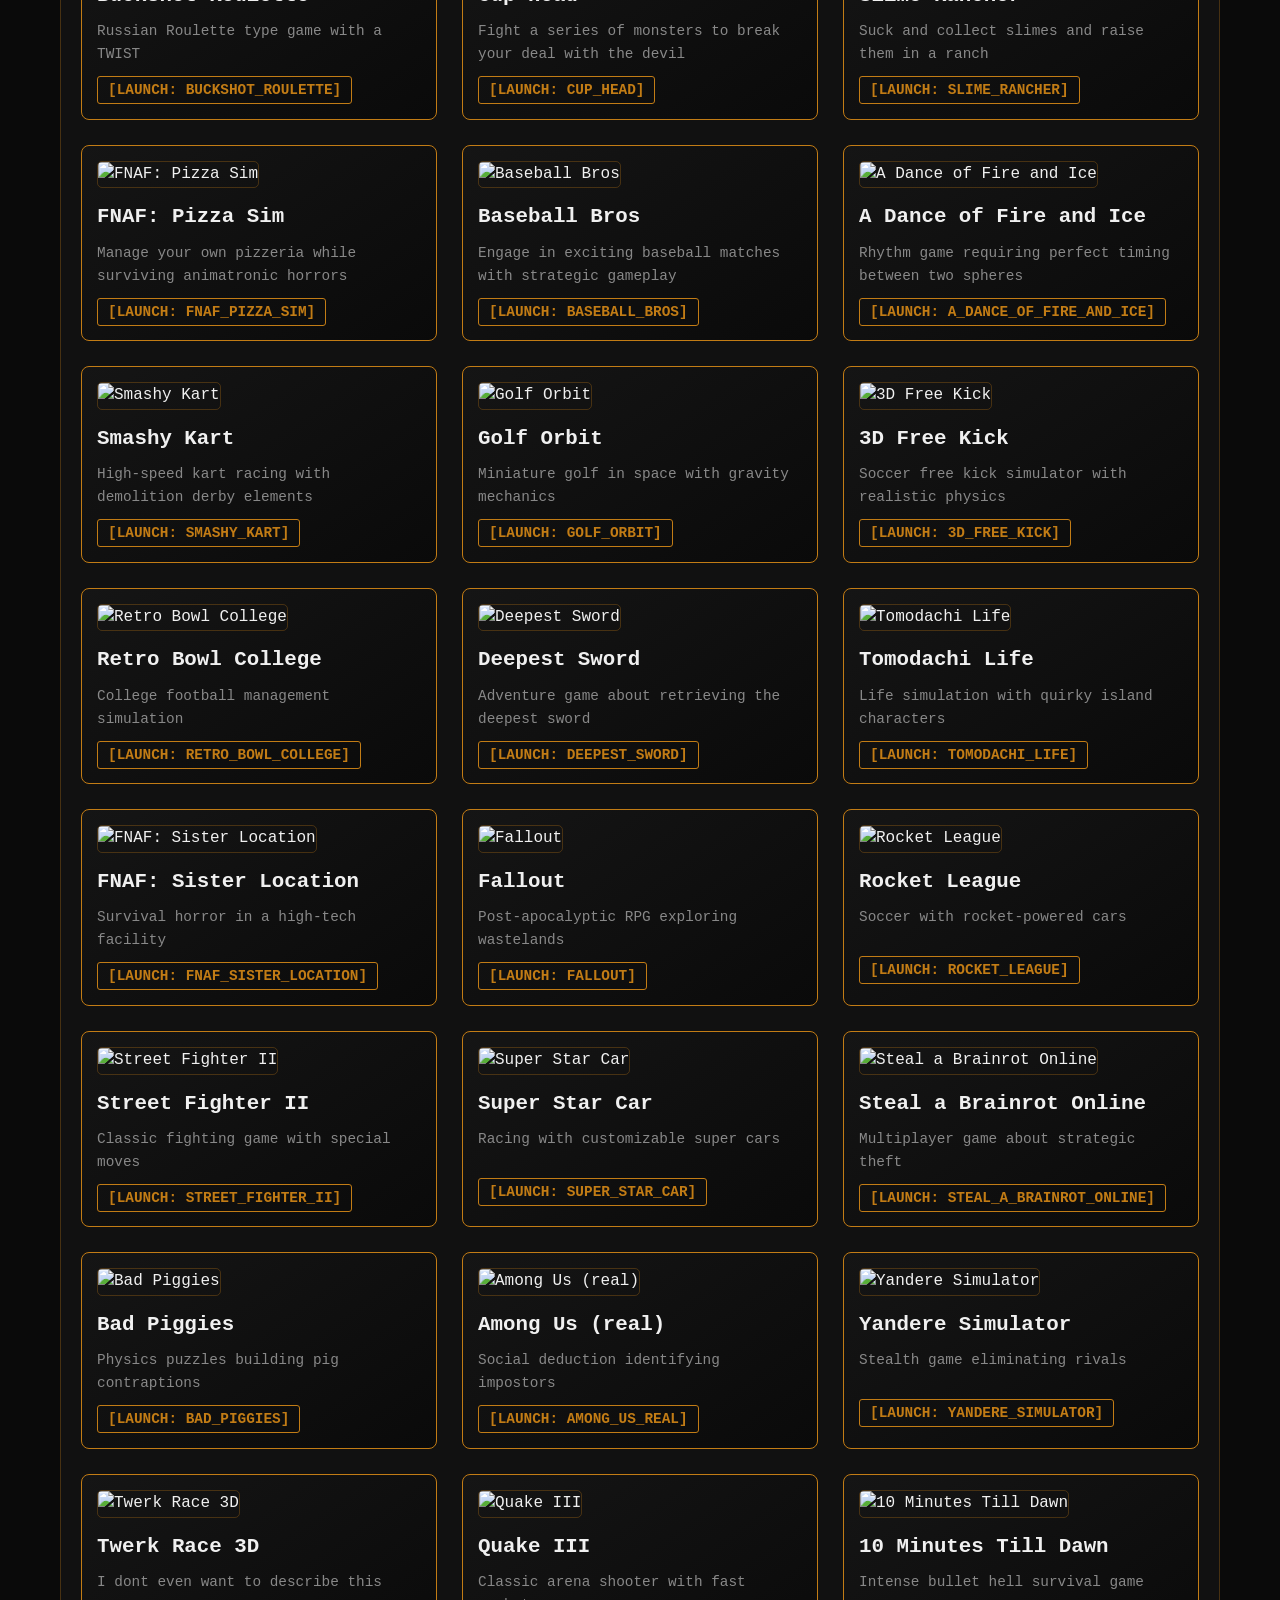
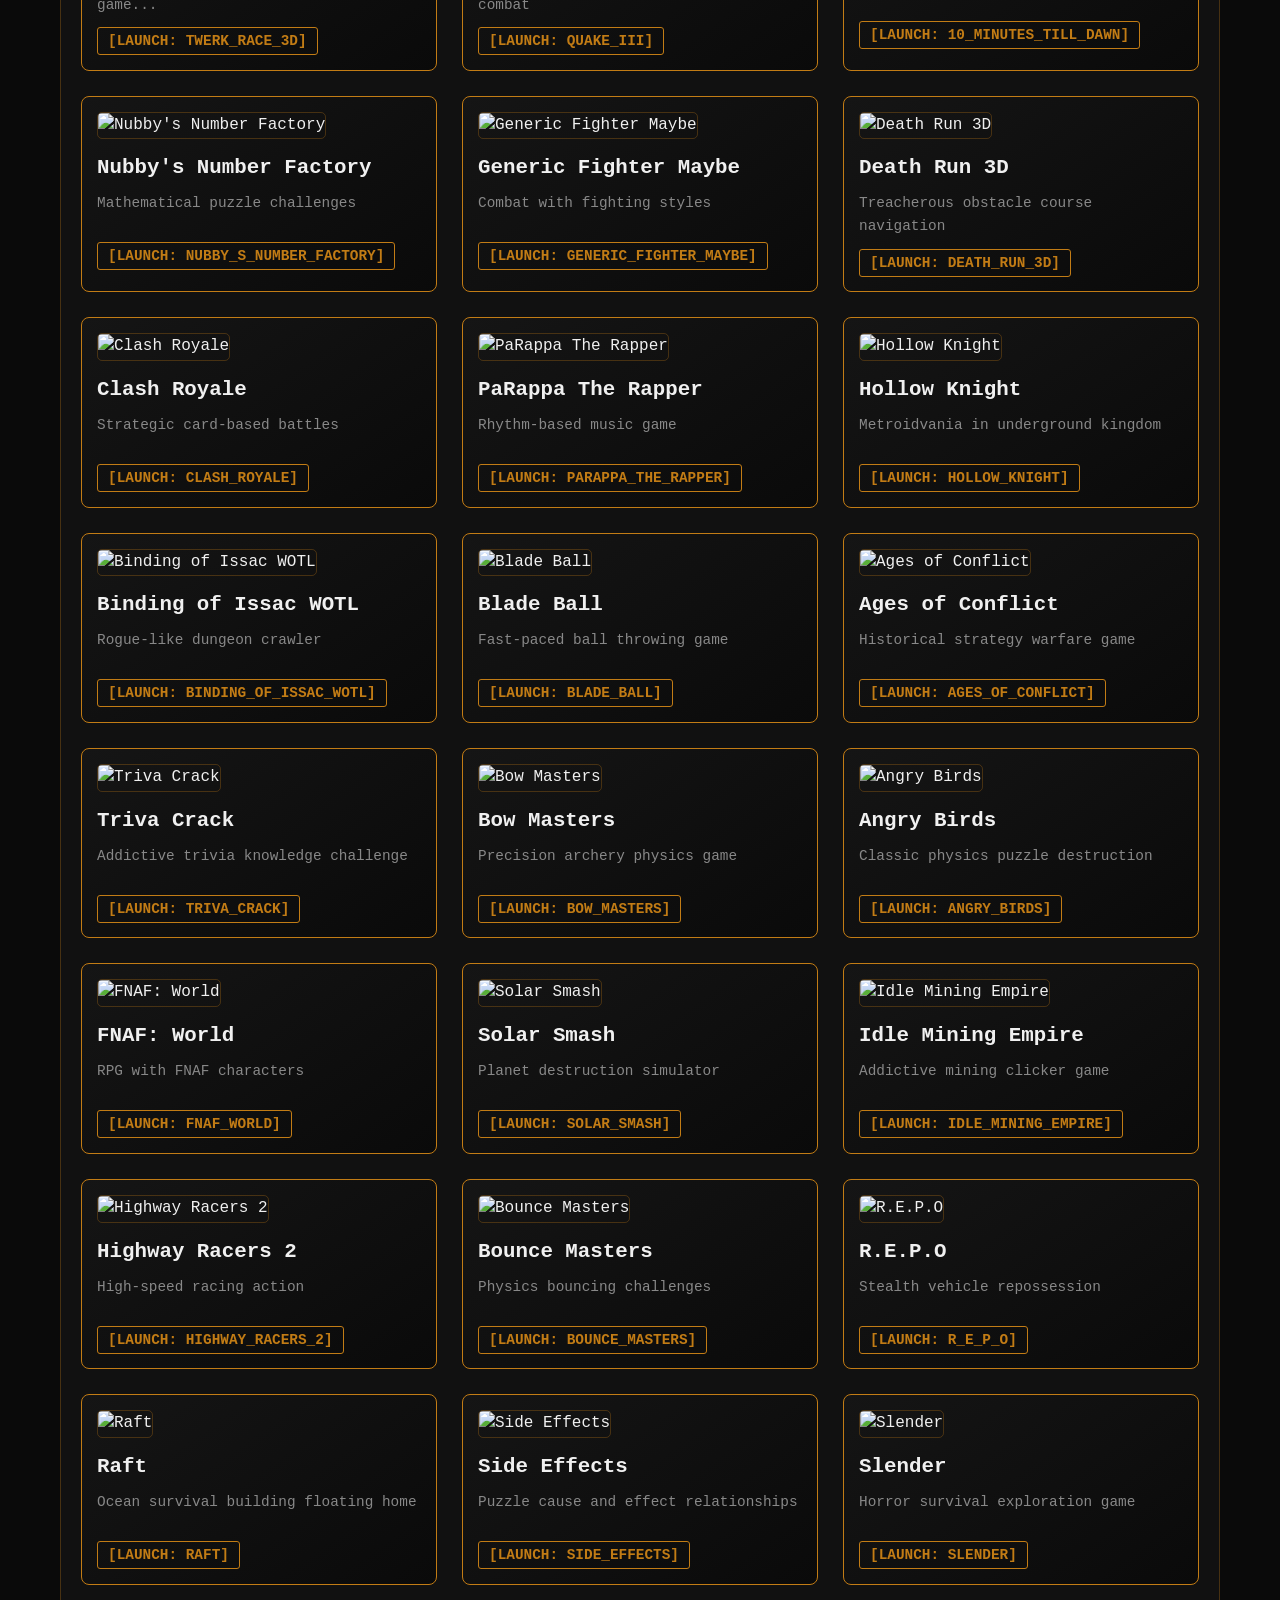
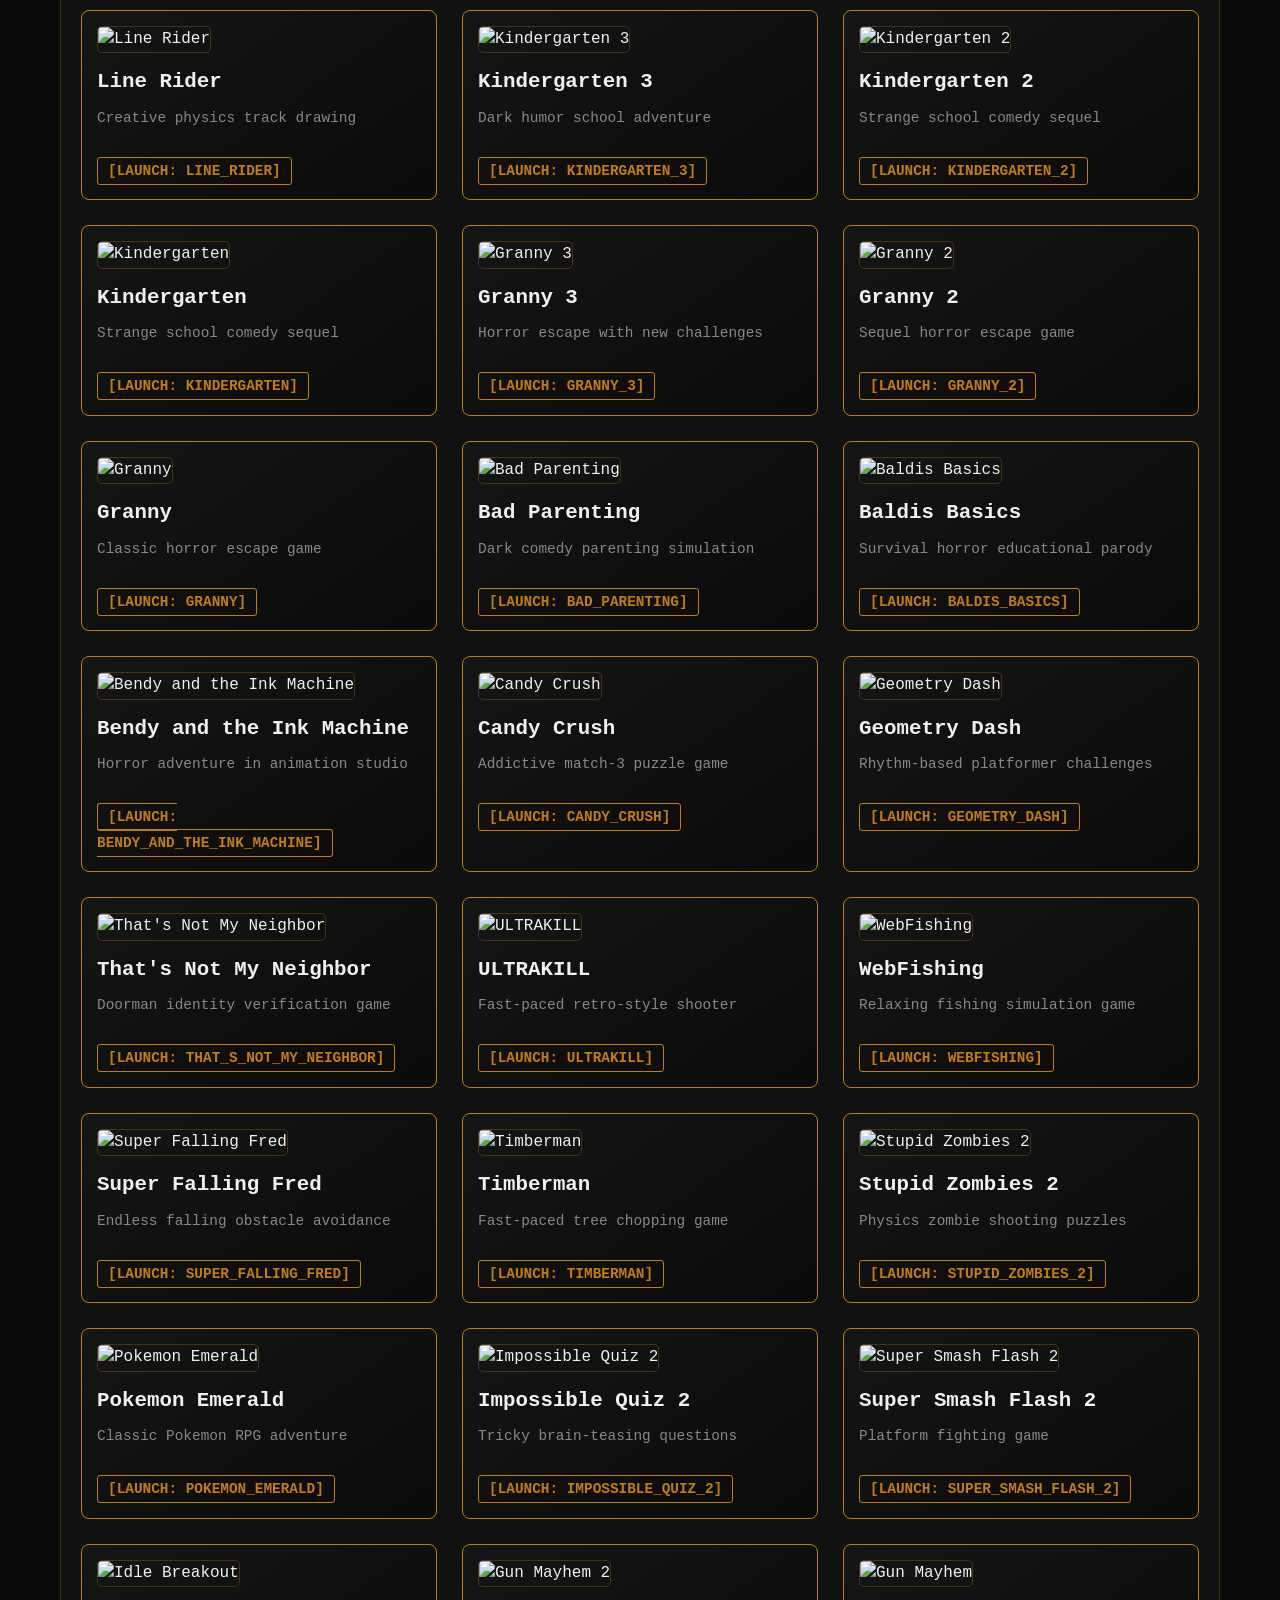
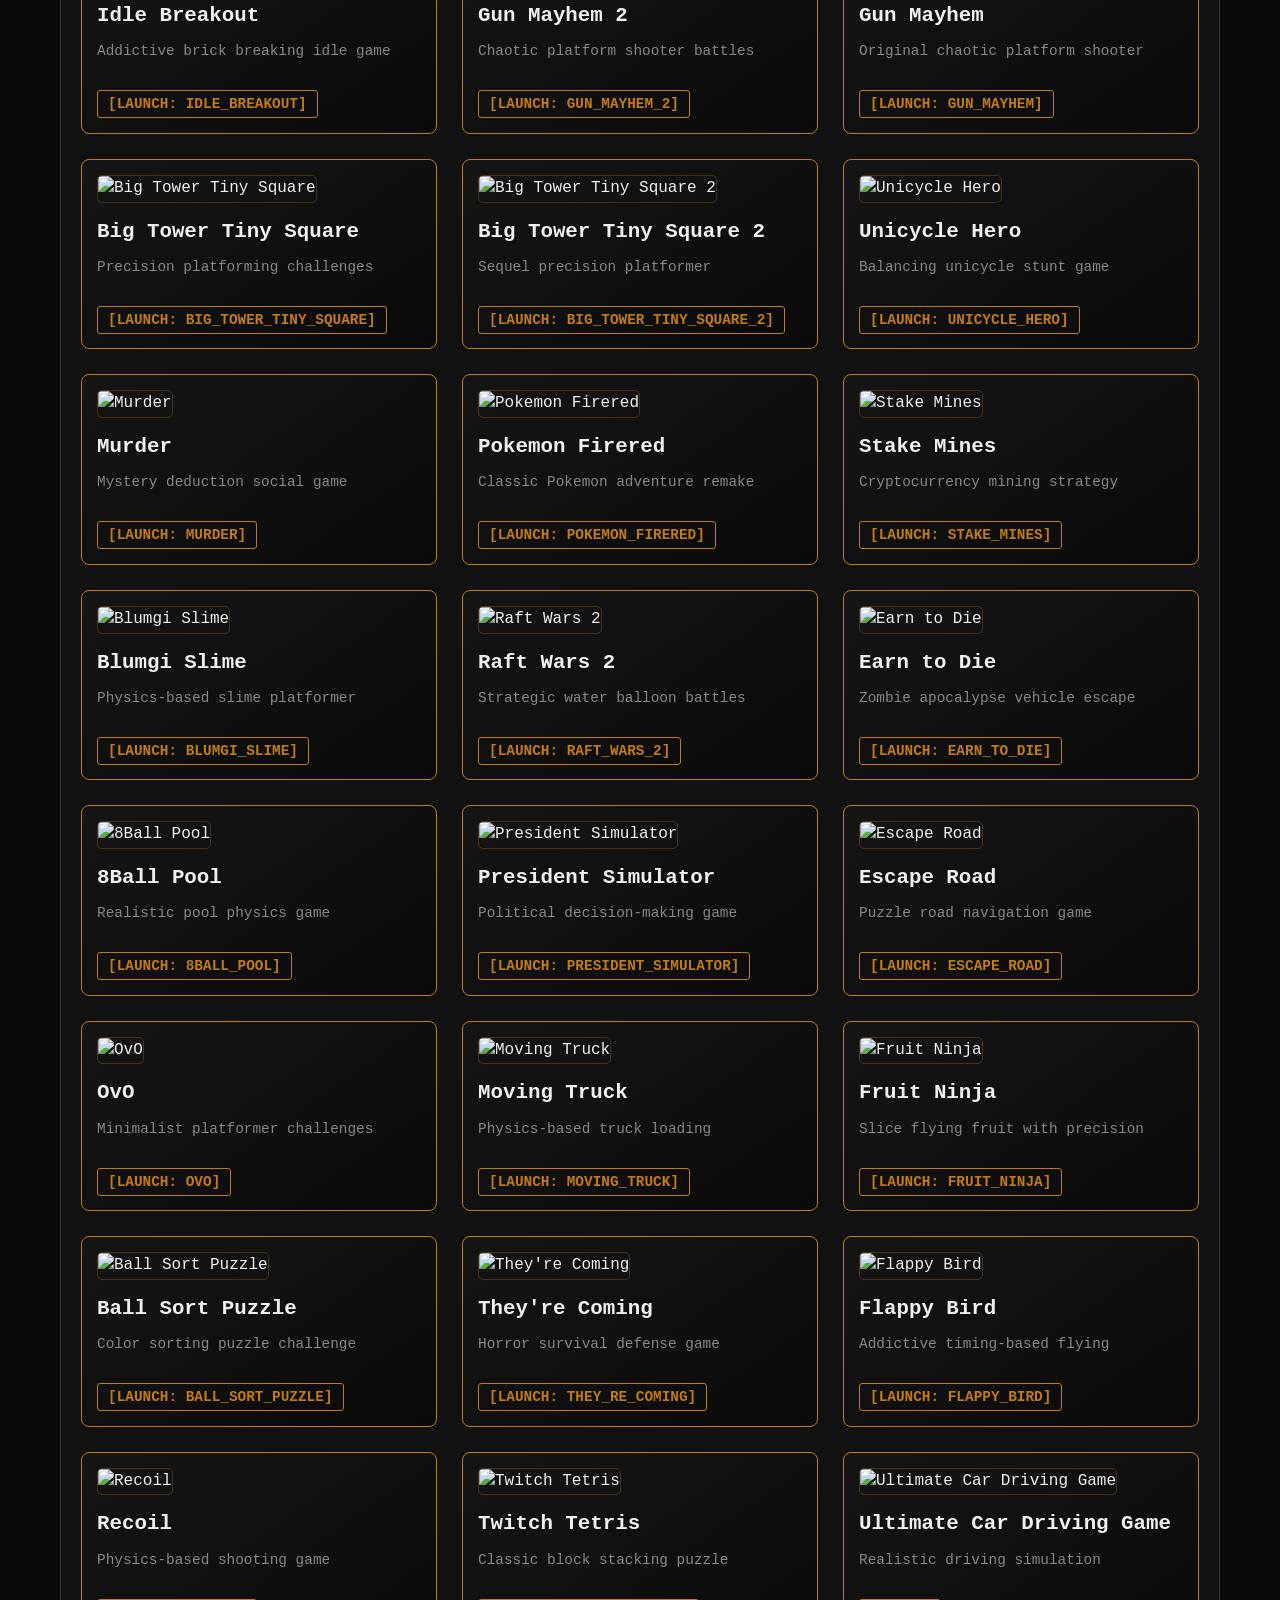
==== commit c63fca10: "Update index.html" ====
--- a/index.html
+++ b/index.html
@@ -448,9 +448,9 @@
             <div class="sorter-wrapper">
                 <select id="sortSelect" class="sort-select">
                     <option value="default">[DEFAULT]</option>
-                    <option value="alphabetical">A → Z</option>
-                    <option value="reverse">Z → A</option>
-                    <option value="random">RANDOMIZED</option>
+                    <option value="alphabetical">[A - Z]</option>
+                    <option value="reverse">[Z - A]</option>
+                    <option value="random">[RANDOMIZED]</option>
                 </select>
                 <div class="custom-arrow">▼</div>
             </div>
